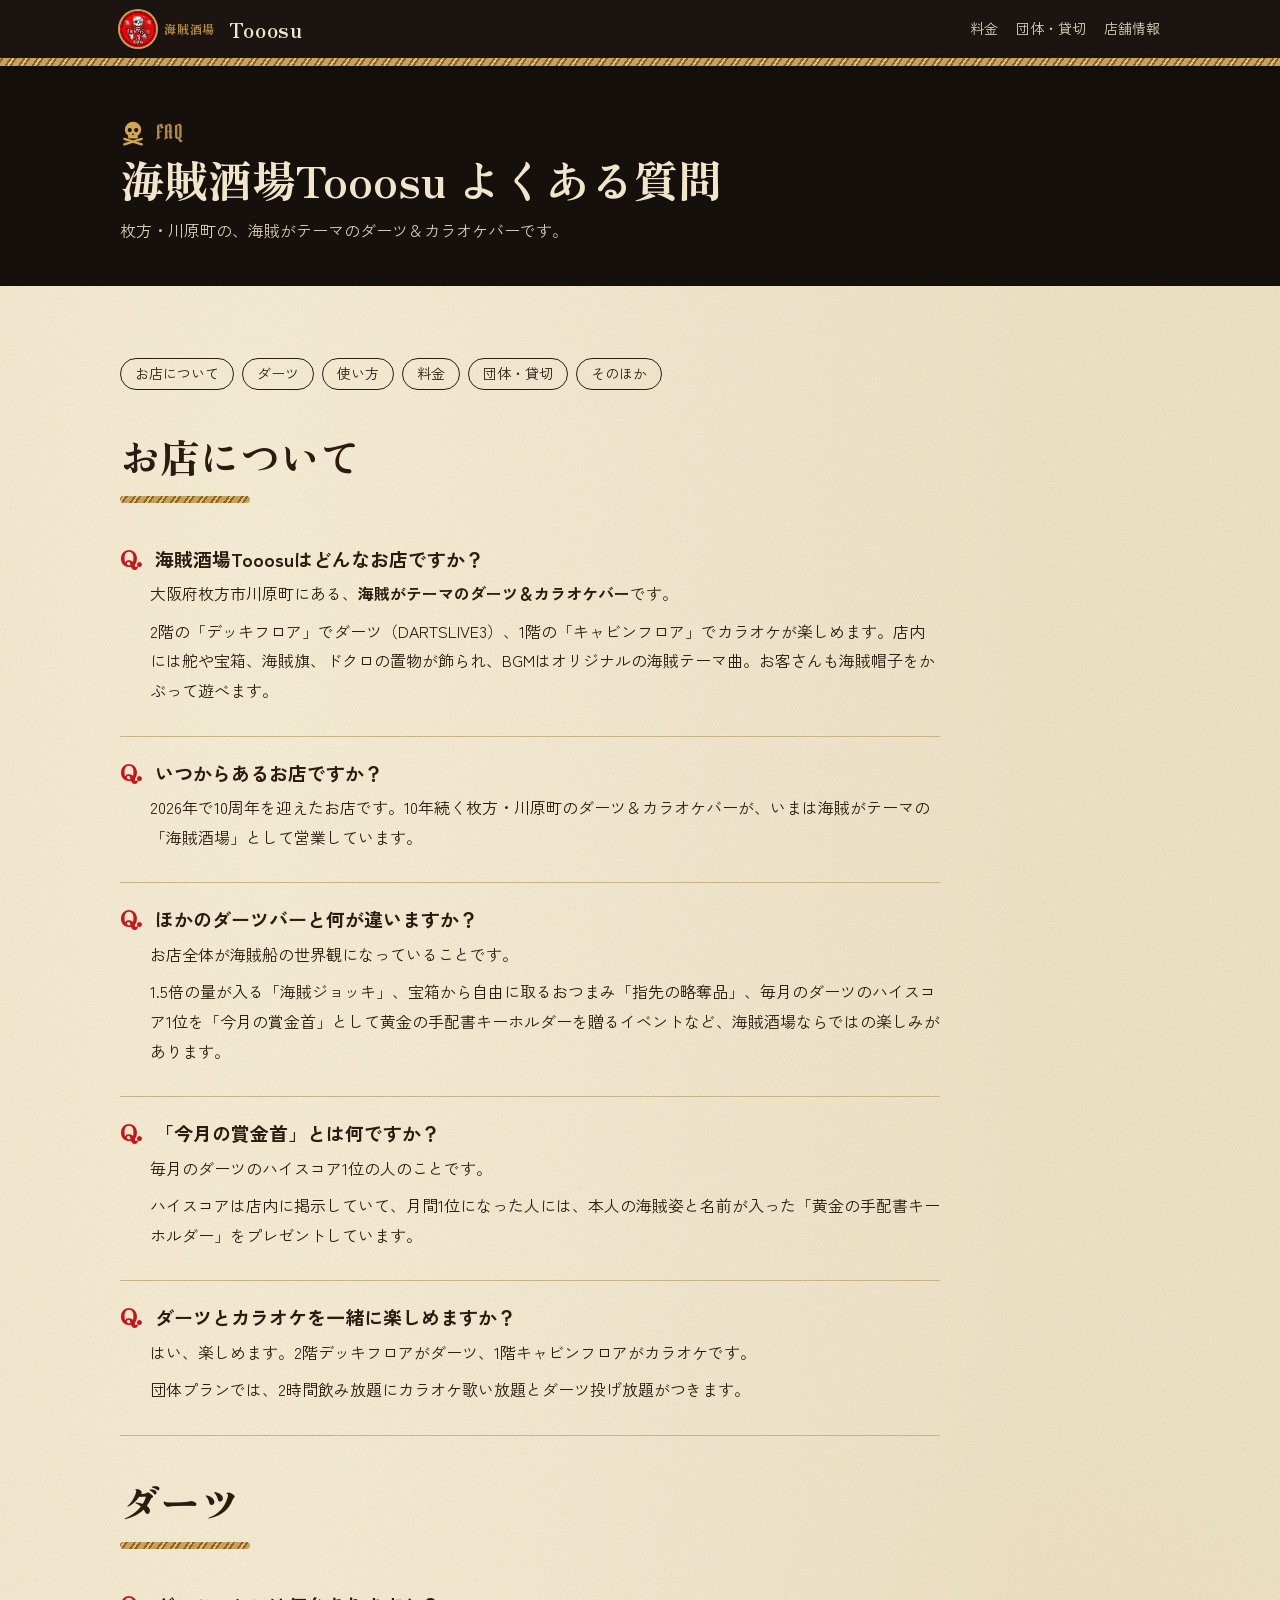
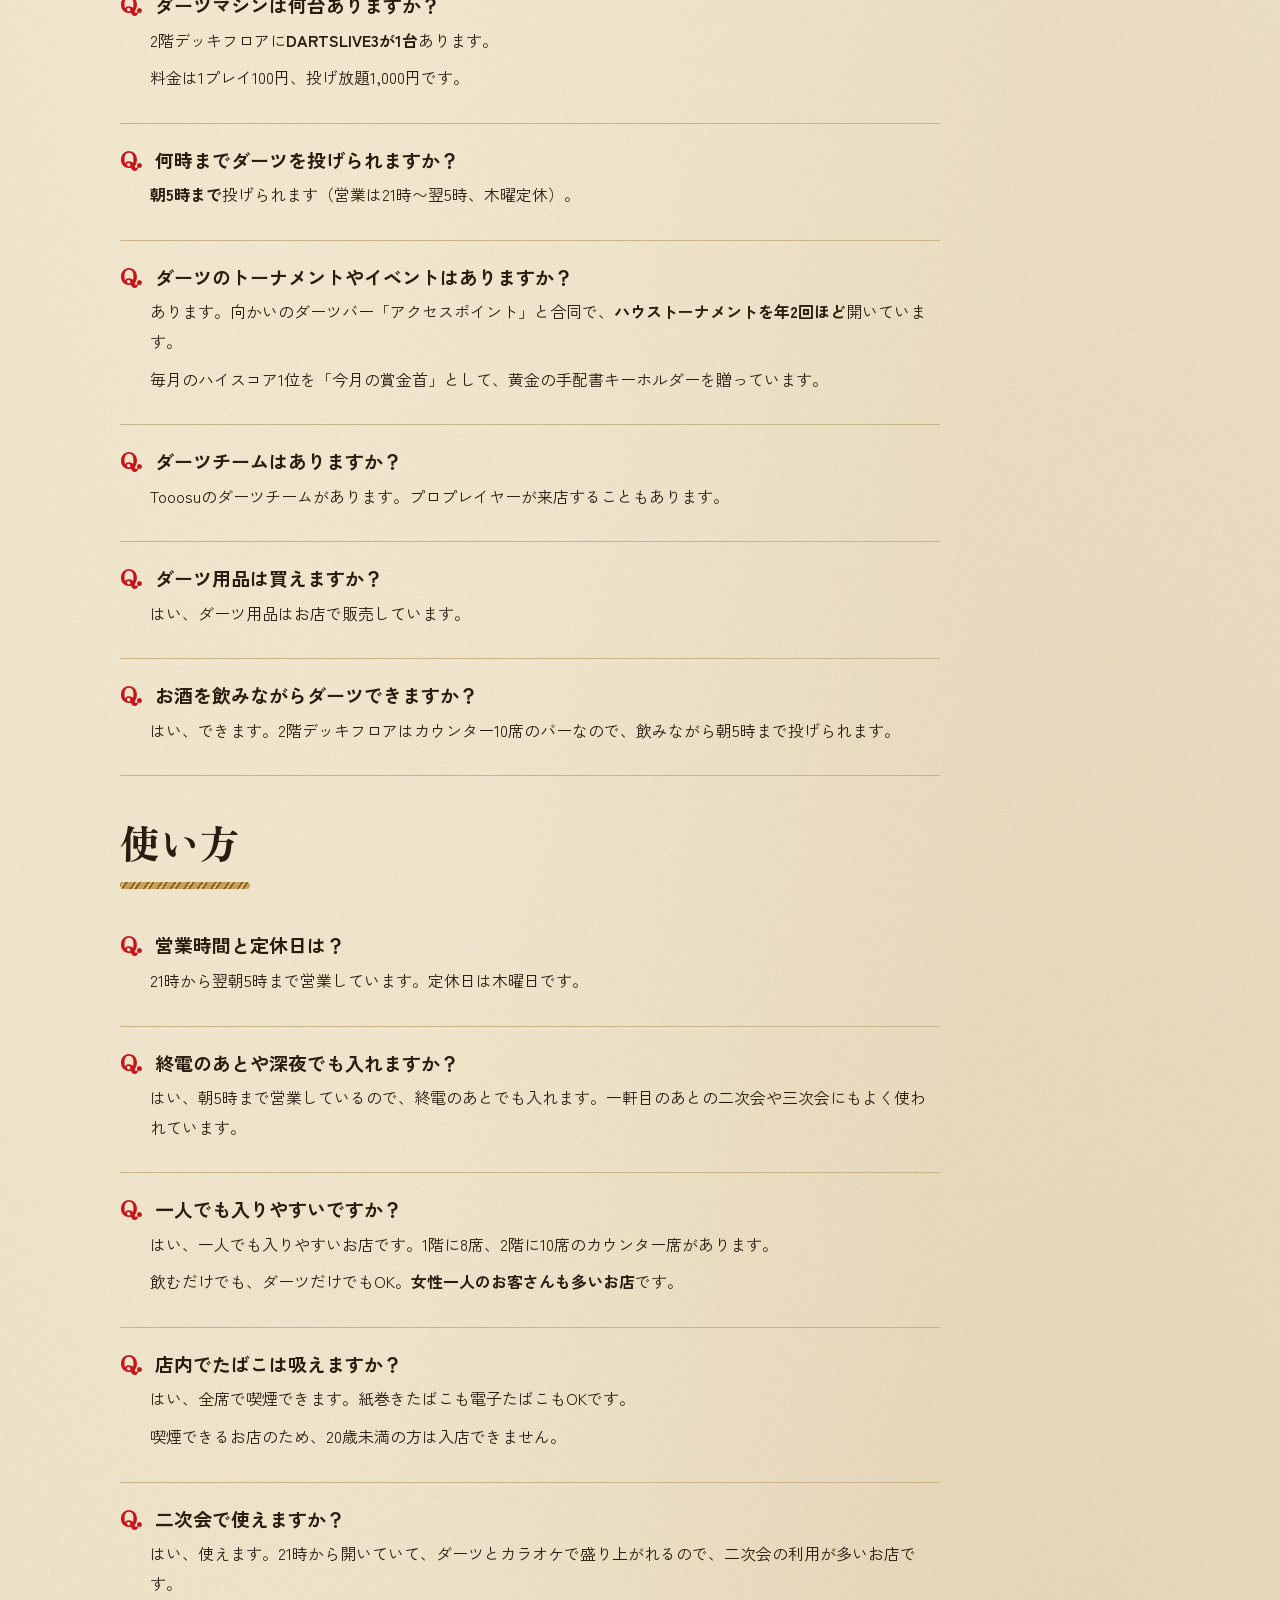
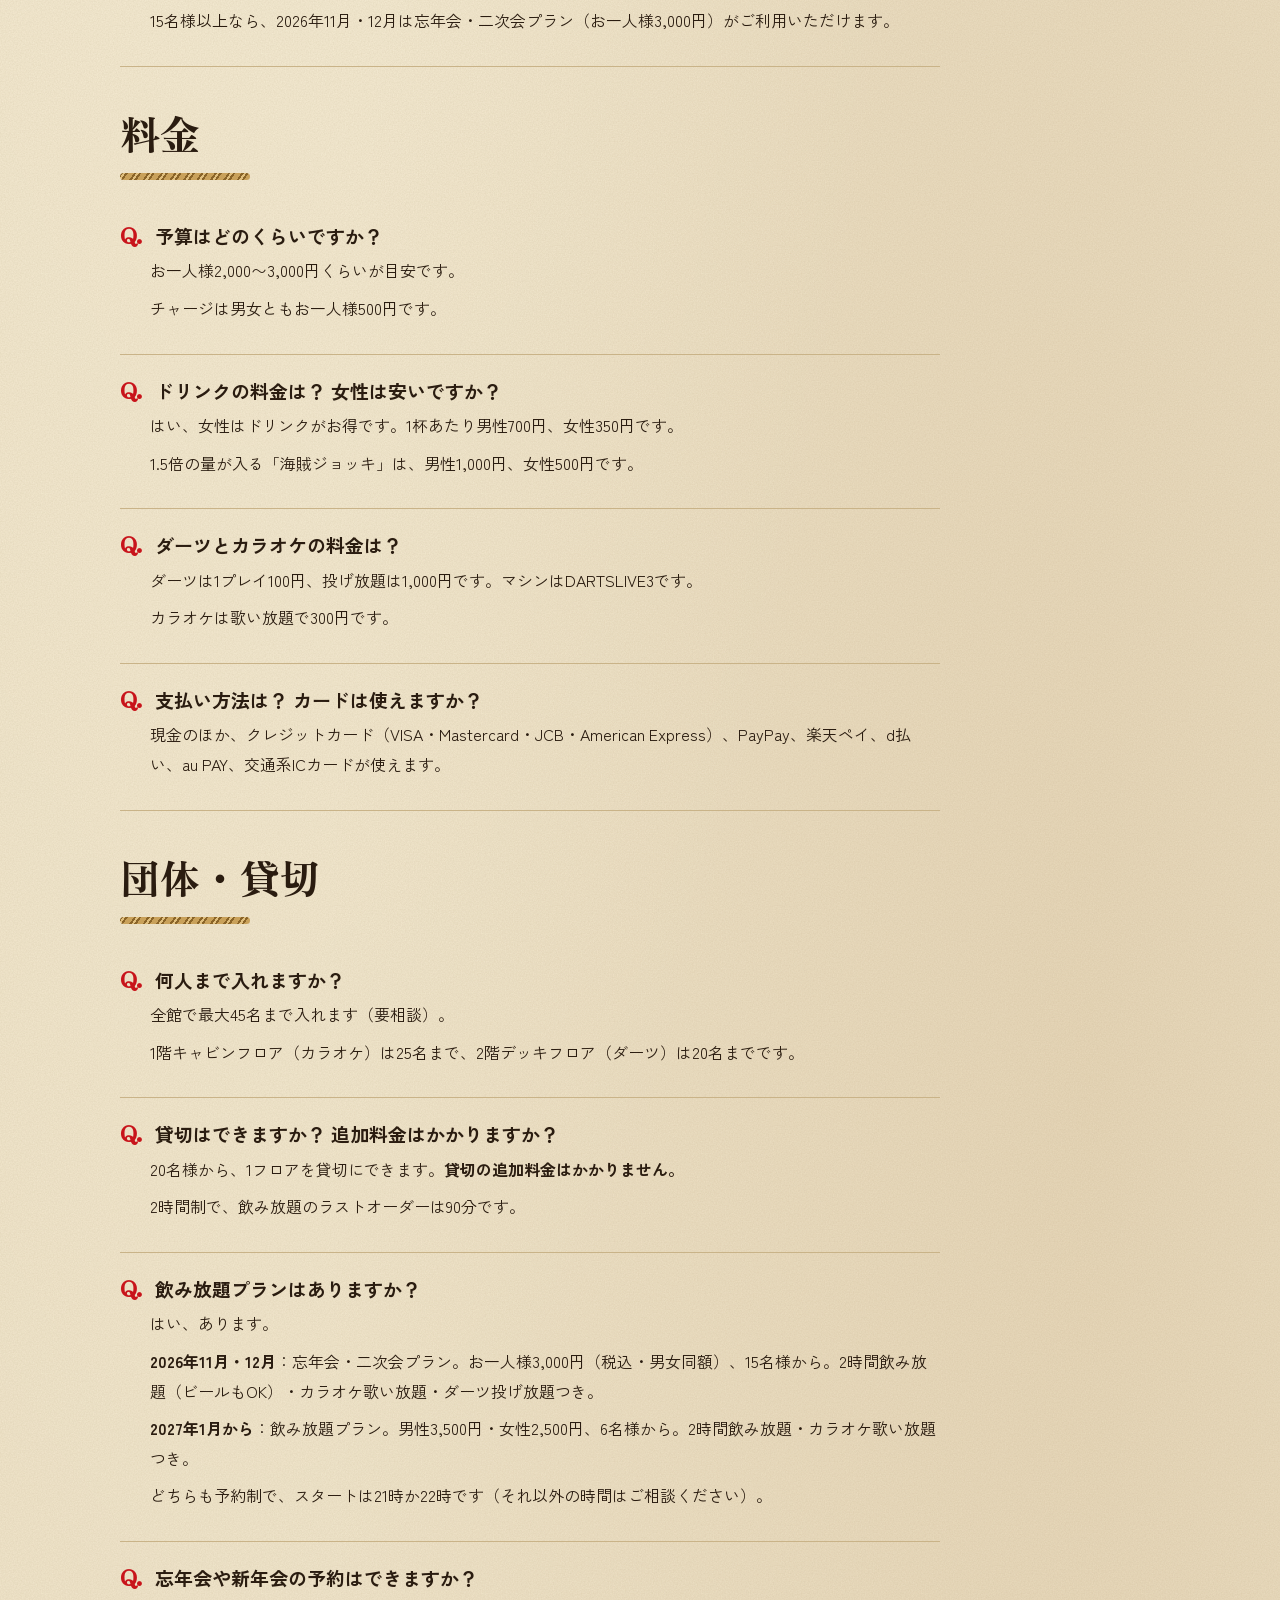
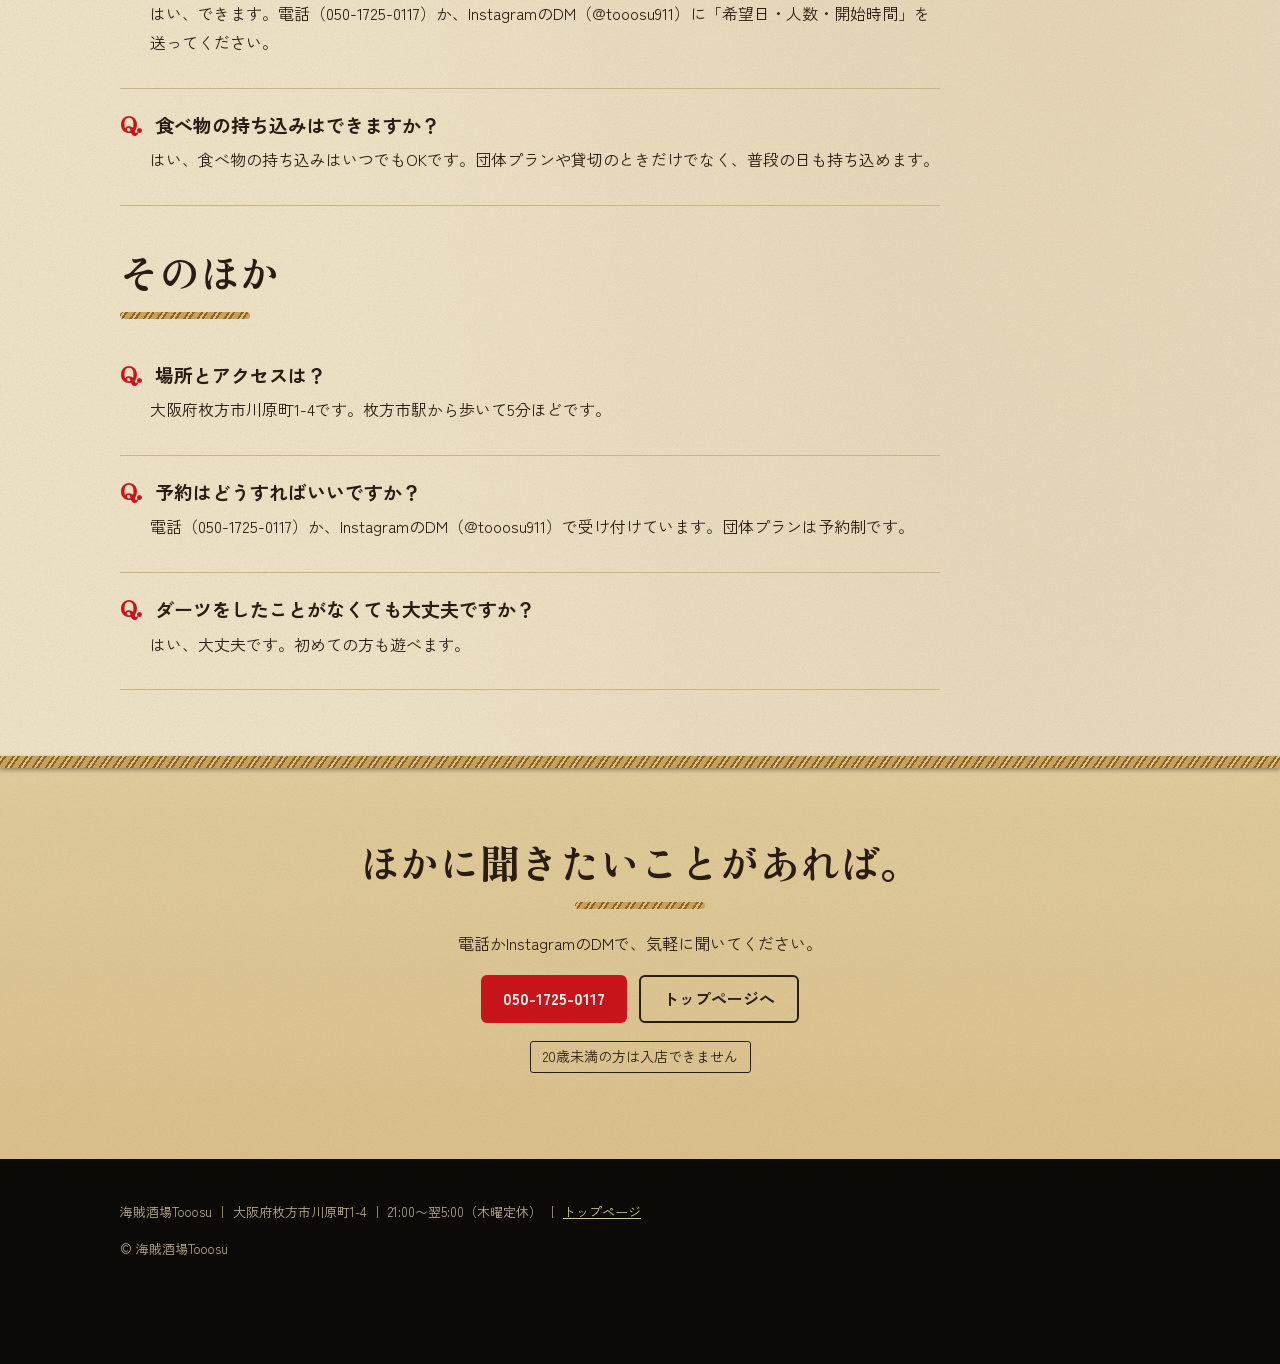
==== faq/index.html @ 188d794b "料金を更新(女性ドリンク350円・チャージ500円・カラオケ歌い放題300円)、オーナー提供の写真を追加 Co-Authored-By: Claude Opus 5.5 <noreply@anthro" ====
<!doctype html>
<html lang="ja">
<head>
<meta charset="utf-8">
<meta name="viewport" content="width=device-width, initial-scale=1">
<!-- 確認用の公開中は検索に出さない。クライアントOK後に次の1行を消して本番公開する -->
<meta name="robots" content="noindex, nofollow">
<title>よくある質問｜海賊酒場Tooosu（枚方のダーツ＆カラオケバー）</title>
<meta name="description" content="枚方・川原町の海賊がテーマのダーツ＆カラオケバー「海賊酒場Tooosu」のよくある質問。ダーツ（台数・トーナメント・ダーツ用品）、営業時間、喫煙、一人での利用、料金（チャージ・ドリンク・カラオケ）、団体予約・貸切、支払い方法などにお答えします。">
<link rel="canonical" href="https://tooosu.github.io/faq/">
<meta property="og:type" content="article">
<meta property="og:title" content="よくある質問｜海賊酒場Tooosu">
<meta property="og:url" content="https://tooosu.github.io/faq/">
<meta property="og:image" content="https://tooosu.github.io/assets/img/deck.jpg">
<link rel="preconnect" href="https://fonts.googleapis.com">
<link rel="preconnect" href="https://fonts.gstatic.com" crossorigin>
<link href="https://fonts.googleapis.com/css2?family=Pirata+One&family=Zen+Antique&family=Zen+Kaku+Gothic+New:wght@400;700&display=swap" rel="stylesheet">
<link rel="icon" type="image/png" href="../assets/img/favicon.png">
<link rel="apple-touch-icon" href="../assets/img/apple-touch-icon.png">
<link rel="stylesheet" href="../assets/style.css">
<link rel="stylesheet" href="../assets/pirate.css">
</head>
<body>

<header class="site-header">
  <div class="wrap">
    <a class="logo" href="../"><img class="logo-mark" src="../assets/img/logo.png" alt="" width="36" height="36"><small>海賊酒場</small>Tooosu</a>
    <nav class="nav">
      <a href="../#price" class="hide-sp">料金</a>
      <a href="../#party">団体・貸切</a>
      <a href="../#info">店舗情報</a>
    </nav>
  </div>
</header>

<main>
<div class="page-head">
  <div class="wrap">
    <p class="sec-label" style="color:var(--brass)">FAQ</p>
    <h1>海賊酒場Tooosu よくある質問</h1>
    <p>枚方・川原町の、海賊がテーマのダーツ＆カラオケバーです。</p>
  </div>
</div>

<section>
  <div class="wrap">
    <ul class="faq-nav">
      <li><a href="#shop">お店について</a></li>
      <li><a href="#darts">ダーツ</a></li>
      <li><a href="#use">使い方</a></li>
      <li><a href="#price">料金</a></li>
      <li><a href="#group">団体・貸切</a></li>
      <li><a href="#other">そのほか</a></li>
    </ul>

    <div class="faq-list" id="faq">

      <h2 id="shop">お店について</h2>

      <div class="faq-item">
        <h3>海賊酒場Tooosuはどんなお店ですか？</h3>
        <div class="a">
          <p>大阪府枚方市川原町にある、<strong>海賊がテーマのダーツ＆カラオケバー</strong>です。</p>
          <p>2階の「デッキフロア」でダーツ（DARTSLIVE3）、1階の「キャビンフロア」でカラオケが楽しめます。店内には舵や宝箱、海賊旗、ドクロの置物が飾られ、BGMはオリジナルの海賊テーマ曲。お客さんも海賊帽子をかぶって遊べます。</p>
        </div>
      </div>

      <div class="faq-item">
        <h3>いつからあるお店ですか？</h3>
        <div class="a">
          <p>2026年で10周年を迎えたお店です。10年続く枚方・川原町のダーツ＆カラオケバーが、いまは海賊がテーマの「海賊酒場」として営業しています。</p>
        </div>
      </div>

      <div class="faq-item">
        <h3>ほかのダーツバーと何が違いますか？</h3>
        <div class="a">
          <p>お店全体が海賊船の世界観になっていることです。</p>
          <p>1.5倍の量が入る「海賊ジョッキ」、宝箱から自由に取るおつまみ「指先の略奪品」、毎月のダーツのハイスコア1位を「今月の賞金首」として黄金の手配書キーホルダーを贈るイベントなど、海賊酒場ならではの楽しみがあります。</p>
        </div>
      </div>

      <div class="faq-item">
        <h3>「今月の賞金首」とは何ですか？</h3>
        <div class="a">
          <p>毎月のダーツのハイスコア1位の人のことです。</p>
          <p>ハイスコアは店内に掲示していて、月間1位になった人には、本人の海賊姿と名前が入った「黄金の手配書キーホルダー」をプレゼントしています。</p>
        </div>
      </div>

      <div class="faq-item">
        <h3>ダーツとカラオケを一緒に楽しめますか？</h3>
        <div class="a">
          <p>はい、楽しめます。2階デッキフロアがダーツ、1階キャビンフロアがカラオケです。</p>
          <p>団体プランでは、2時間飲み放題にカラオケ歌い放題とダーツ投げ放題がつきます。</p>
        </div>
      </div>

      <h2 id="darts">ダーツ</h2>

      <div class="faq-item">
        <h3>ダーツマシンは何台ありますか？</h3>
        <div class="a">
          <p>2階デッキフロアに<strong>DARTSLIVE3が1台</strong>あります。</p>
          <p>料金は1プレイ100円、投げ放題1,000円です。</p>
        </div>
      </div>

      <div class="faq-item">
        <h3>何時までダーツを投げられますか？</h3>
        <div class="a">
          <p><strong>朝5時まで</strong>投げられます（営業は21時〜翌5時、木曜定休）。</p>
        </div>
      </div>

      <div class="faq-item">
        <h3>ダーツのトーナメントやイベントはありますか？</h3>
        <div class="a">
          <p>あります。向かいのダーツバー「アクセスポイント」と合同で、<strong>ハウストーナメントを年2回ほど</strong>開いています。</p>
          <p>毎月のハイスコア1位を「今月の賞金首」として、黄金の手配書キーホルダーを贈っています。</p>
        </div>
      </div>

      <div class="faq-item">
        <h3>ダーツチームはありますか？</h3>
        <div class="a">
          <p>Tooosuのダーツチームがあります。プロプレイヤーが来店することもあります。</p>
        </div>
      </div>

      <div class="faq-item">
        <h3>ダーツ用品は買えますか？</h3>
        <div class="a">
          <p>はい、ダーツ用品はお店で販売しています。</p>
        </div>
      </div>

      <div class="faq-item">
        <h3>お酒を飲みながらダーツできますか？</h3>
        <div class="a">
          <p>はい、できます。2階デッキフロアはカウンター10席のバーなので、飲みながら朝5時まで投げられます。</p>
        </div>
      </div>

      <h2 id="use">使い方</h2>

      <div class="faq-item">
        <h3>営業時間と定休日は？</h3>
        <div class="a">
          <p>21時から翌朝5時まで営業しています。定休日は木曜日です。</p>
        </div>
      </div>

      <div class="faq-item">
        <h3>終電のあとや深夜でも入れますか？</h3>
        <div class="a">
          <p>はい、朝5時まで営業しているので、終電のあとでも入れます。一軒目のあとの二次会や三次会にもよく使われています。</p>
        </div>
      </div>

      <div class="faq-item">
        <h3>一人でも入りやすいですか？</h3>
        <div class="a">
          <p>はい、一人でも入りやすいお店です。1階に8席、2階に10席のカウンター席があります。</p>
          <p>飲むだけでも、ダーツだけでもOK。<strong>女性一人のお客さんも多いお店</strong>です。</p>
        </div>
      </div>

      <div class="faq-item">
        <h3>店内でたばこは吸えますか？</h3>
        <div class="a">
          <p>はい、全席で喫煙できます。紙巻きたばこも電子たばこもOKです。</p>
          <p>喫煙できるお店のため、20歳未満の方は入店できません。</p>
        </div>
      </div>

      <div class="faq-item">
        <h3>二次会で使えますか？</h3>
        <div class="a">
          <p>はい、使えます。21時から開いていて、ダーツとカラオケで盛り上がれるので、二次会の利用が多いお店です。</p>
          <p>15名様以上なら、2026年11月・12月は忘年会・二次会プラン（お一人様3,000円）がご利用いただけます。</p>
        </div>
      </div>

      <h2 id="price">料金</h2>

      <div class="faq-item">
        <h3>予算はどのくらいですか？</h3>
        <div class="a">
          <p>お一人様2,000〜3,000円くらいが目安です。</p>
          <p>チャージは男女ともお一人様500円です。</p>
        </div>
      </div>

      <div class="faq-item">
        <h3>ドリンクの料金は？ 女性は安いですか？</h3>
        <div class="a">
          <p>はい、女性はドリンクがお得です。1杯あたり男性700円、女性350円です。</p>
          <p>1.5倍の量が入る「海賊ジョッキ」は、男性1,000円、女性500円です。</p>
        </div>
      </div>

      <div class="faq-item">
        <h3>ダーツとカラオケの料金は？</h3>
        <div class="a">
          <p>ダーツは1プレイ100円、投げ放題は1,000円です。マシンはDARTSLIVE3です。</p>
          <p>カラオケは歌い放題で300円です。</p>
        </div>
      </div>

      <div class="faq-item">
        <h3>支払い方法は？ カードは使えますか？</h3>
        <div class="a">
          <p>現金のほか、クレジットカード（VISA・Mastercard・JCB・American Express）、PayPay、楽天ペイ、d払い、au PAY、交通系ICカードが使えます。</p>
        </div>
      </div>

      <h2 id="group">団体・貸切</h2>

      <div class="faq-item">
        <h3>何人まで入れますか？</h3>
        <div class="a">
          <p>全館で最大45名まで入れます（要相談）。</p>
          <p>1階キャビンフロア（カラオケ）は25名まで、2階デッキフロア（ダーツ）は20名までです。</p>
        </div>
      </div>

      <div class="faq-item">
        <h3>貸切はできますか？ 追加料金はかかりますか？</h3>
        <div class="a">
          <p>20名様から、1フロアを貸切にできます。<strong>貸切の追加料金はかかりません。</strong></p>
          <p>2時間制で、飲み放題のラストオーダーは90分です。</p>
        </div>
      </div>

      <div class="faq-item">
        <h3>飲み放題プランはありますか？</h3>
        <div class="a">
          <p>はい、あります。</p>
          <p><strong>2026年11月・12月</strong>：忘年会・二次会プラン。お一人様3,000円（税込・男女同額）、15名様から。2時間飲み放題（ビールもOK）・カラオケ歌い放題・ダーツ投げ放題つき。</p>
          <p><strong>2027年1月から</strong>：飲み放題プラン。男性3,500円・女性2,500円、6名様から。2時間飲み放題・カラオケ歌い放題つき。</p>
          <p>どちらも予約制で、スタートは21時か22時です（それ以外の時間はご相談ください）。</p>
        </div>
      </div>

      <div class="faq-item">
        <h3>忘年会や新年会の予約はできますか？</h3>
        <div class="a">
          <p>はい、できます。電話（050-1725-0117）か、InstagramのDM（@tooosu911）に「希望日・人数・開始時間」を送ってください。</p>
        </div>
      </div>

      <div class="faq-item">
        <h3>食べ物の持ち込みはできますか？</h3>
        <div class="a">
          <p>はい、食べ物の持ち込みはいつでもOKです。団体プランや貸切のときだけでなく、普段の日も持ち込めます。</p>
        </div>
      </div>

      <h2 id="other">そのほか</h2>

      <div class="faq-item">
        <h3>場所とアクセスは？</h3>
        <div class="a">
          <p>大阪府枚方市川原町1-4です。枚方市駅から歩いて5分ほどです。</p>
        </div>
      </div>

      <div class="faq-item">
        <h3>予約はどうすればいいですか？</h3>
        <div class="a">
          <p>電話（050-1725-0117）か、InstagramのDM（@tooosu911）で受け付けています。団体プランは予約制です。</p>
        </div>
      </div>

      <div class="faq-item">
        <h3>ダーツをしたことがなくても大丈夫ですか？</h3>
        <div class="a">
          <p>はい、大丈夫です。初めての方も遊べます。</p>
        </div>
      </div>

    </div>
  </div>
</section>

<section class="paper2 cta">
  <div class="wrap">
    <h2>ほかに聞きたいことがあれば。</h2>
    <p>電話かInstagramのDMで、気軽に聞いてください。</p>
    <div class="btns">
      <a class="btn btn-red" href="tel:05017250117">050-1725-0117</a>
      <a class="btn btn-ink" href="../">トップページへ</a>
    </div>
    <p class="age">20歳未満の方は入店できません</p>
  </div>
</section>
</main>

<footer class="site-footer">
  <div class="wrap">
    <p>海賊酒場Tooosu ｜ 大阪府枚方市川原町1-4 ｜ 21:00〜翌5:00（木曜定休） ｜ <a href="../">トップページ</a></p>
    <p>&copy; 海賊酒場Tooosu</p>
  </div>
</footer>

<nav class="callbar" aria-label="予約">
  <a href="https://www.instagram.com/tooosu911/" target="_blank" rel="noopener">DMで予約</a>
  <a href="tel:05017250117">電話する</a>
</nav>

<script type="application/ld+json" id="faq-ld">
{
 "@context": "https://schema.org",
 "@type": "FAQPage",
 "mainEntity": [
  {
   "@type": "Question",
   "name": "海賊酒場Tooosuはどんなお店ですか？",
   "acceptedAnswer": {
    "@type": "Answer",
    "text": "大阪府枚方市川原町にある、海賊がテーマのダーツ＆カラオケバーです。 2階の「デッキフロア」でダーツ（DARTSLIVE3）、1階の「キャビンフロア」でカラオケが楽しめます。店内には舵や宝箱、海賊旗、ドクロの置物が飾られ、BGMはオリジナルの海賊テーマ曲。お客さんも海賊帽子をかぶって遊べます。"
   }
  },
  {
   "@type": "Question",
   "name": "いつからあるお店ですか？",
   "acceptedAnswer": {
    "@type": "Answer",
    "text": "2026年で10周年を迎えたお店です。10年続く枚方・川原町のダーツ＆カラオケバーが、いまは海賊がテーマの「海賊酒場」として営業しています。"
   }
  },
  {
   "@type": "Question",
   "name": "ほかのダーツバーと何が違いますか？",
   "acceptedAnswer": {
    "@type": "Answer",
    "text": "お店全体が海賊船の世界観になっていることです。 1.5倍の量が入る「海賊ジョッキ」、宝箱から自由に取るおつまみ「指先の略奪品」、毎月のダーツのハイスコア1位を「今月の賞金首」として黄金の手配書キーホルダーを贈るイベントなど、海賊酒場ならではの楽しみがあります。"
   }
  },
  {
   "@type": "Question",
   "name": "「今月の賞金首」とは何ですか？",
   "acceptedAnswer": {
    "@type": "Answer",
    "text": "毎月のダーツのハイスコア1位の人のことです。 ハイスコアは店内に掲示していて、月間1位になった人には、本人の海賊姿と名前が入った「黄金の手配書キーホルダー」をプレゼントしています。"
   }
  },
  {
   "@type": "Question",
   "name": "ダーツとカラオケを一緒に楽しめますか？",
   "acceptedAnswer": {
    "@type": "Answer",
    "text": "はい、楽しめます。2階デッキフロアがダーツ、1階キャビンフロアがカラオケです。 団体プランでは、2時間飲み放題にカラオケ歌い放題とダーツ投げ放題がつきます。"
   }
  },
  {
   "@type": "Question",
   "name": "ダーツマシンは何台ありますか？",
   "acceptedAnswer": {
    "@type": "Answer",
    "text": "2階デッキフロアにDARTSLIVE3が1台あります。 料金は1プレイ100円、投げ放題1,000円です。"
   }
  },
  {
   "@type": "Question",
   "name": "何時までダーツを投げられますか？",
   "acceptedAnswer": {
    "@type": "Answer",
    "text": "朝5時まで投げられます（営業は21時〜翌5時、木曜定休）。"
   }
  },
  {
   "@type": "Question",
   "name": "ダーツのトーナメントやイベントはありますか？",
   "acceptedAnswer": {
    "@type": "Answer",
    "text": "あります。向かいのダーツバー「アクセスポイント」と合同で、ハウストーナメントを年2回ほど開いています。 毎月のハイスコア1位を「今月の賞金首」として、黄金の手配書キーホルダーを贈っています。"
   }
  },
  {
   "@type": "Question",
   "name": "ダーツチームはありますか？",
   "acceptedAnswer": {
    "@type": "Answer",
    "text": "Tooosuのダーツチームがあります。プロプレイヤーが来店することもあります。"
   }
  },
  {
   "@type": "Question",
   "name": "ダーツ用品は買えますか？",
   "acceptedAnswer": {
    "@type": "Answer",
    "text": "はい、ダーツ用品はお店で販売しています。"
   }
  },
  {
   "@type": "Question",
   "name": "お酒を飲みながらダーツできますか？",
   "acceptedAnswer": {
    "@type": "Answer",
    "text": "はい、できます。2階デッキフロアはカウンター10席のバーなので、飲みながら朝5時まで投げられます。"
   }
  },
  {
   "@type": "Question",
   "name": "営業時間と定休日は？",
   "acceptedAnswer": {
    "@type": "Answer",
    "text": "21時から翌朝5時まで営業しています。定休日は木曜日です。"
   }
  },
  {
   "@type": "Question",
   "name": "終電のあとや深夜でも入れますか？",
   "acceptedAnswer": {
    "@type": "Answer",
    "text": "はい、朝5時まで営業しているので、終電のあとでも入れます。一軒目のあとの二次会や三次会にもよく使われています。"
   }
  },
  {
   "@type": "Question",
   "name": "一人でも入りやすいですか？",
   "acceptedAnswer": {
    "@type": "Answer",
    "text": "はい、一人でも入りやすいお店です。1階に8席、2階に10席のカウンター席があります。 飲むだけでも、ダーツだけでもOK。女性一人のお客さんも多いお店です。"
   }
  },
  {
   "@type": "Question",
   "name": "店内でたばこは吸えますか？",
   "acceptedAnswer": {
    "@type": "Answer",
    "text": "はい、全席で喫煙できます。紙巻きたばこも電子たばこもOKです。 喫煙できるお店のため、20歳未満の方は入店できません。"
   }
  },
  {
   "@type": "Question",
   "name": "二次会で使えますか？",
   "acceptedAnswer": {
    "@type": "Answer",
    "text": "はい、使えます。21時から開いていて、ダーツとカラオケで盛り上がれるので、二次会の利用が多いお店です。 15名様以上なら、2026年11月・12月は忘年会・二次会プラン（お一人様3,000円）がご利用いただけます。"
   }
  },
  {
   "@type": "Question",
   "name": "予算はどのくらいですか？",
   "acceptedAnswer": {
    "@type": "Answer",
    "text": "お一人様2,000〜3,000円くらいが目安です。 チャージは男女ともお一人様500円です。"
   }
  },
  {
   "@type": "Question",
   "name": "ドリンクの料金は？ 女性は安いですか？",
   "acceptedAnswer": {
    "@type": "Answer",
    "text": "はい、女性はドリンクがお得です。1杯あたり男性700円、女性350円です。 1.5倍の量が入る「海賊ジョッキ」は、男性1,000円、女性500円です。"
   }
  },
  {
   "@type": "Question",
   "name": "ダーツとカラオケの料金は？",
   "acceptedAnswer": {
    "@type": "Answer",
    "text": "ダーツは1プレイ100円、投げ放題は1,000円です。マシンはDARTSLIVE3です。 カラオケは歌い放題で300円です。"
   }
  },
  {
   "@type": "Question",
   "name": "支払い方法は？ カードは使えますか？",
   "acceptedAnswer": {
    "@type": "Answer",
    "text": "現金のほか、クレジットカード（VISA・Mastercard・JCB・American Express）、PayPay、楽天ペイ、d払い、au PAY、交通系ICカードが使えます。"
   }
  },
  {
   "@type": "Question",
   "name": "何人まで入れますか？",
   "acceptedAnswer": {
    "@type": "Answer",
    "text": "全館で最大45名まで入れます（要相談）。 1階キャビンフロア（カラオケ）は25名まで、2階デッキフロア（ダーツ）は20名までです。"
   }
  },
  {
   "@type": "Question",
   "name": "貸切はできますか？ 追加料金はかかりますか？",
   "acceptedAnswer": {
    "@type": "Answer",
    "text": "20名様から、1フロアを貸切にできます。貸切の追加料金はかかりません。 2時間制で、飲み放題のラストオーダーは90分です。"
   }
  },
  {
   "@type": "Question",
   "name": "飲み放題プランはありますか？",
   "acceptedAnswer": {
    "@type": "Answer",
    "text": "はい、あります。 2026年11月・12月：忘年会・二次会プラン。お一人様3,000円（税込・男女同額）、15名様から。2時間飲み放題（ビールもOK）・カラオケ歌い放題・ダーツ投げ放題つき。 2027年1月から：飲み放題プラン。男性3,500円・女性2,500円、6名様から。2時間飲み放題・カラオケ歌い放題つき。 どちらも予約制で、スタートは21時か22時です（それ以外の時間はご相談ください）。"
   }
  },
  {
   "@type": "Question",
   "name": "忘年会や新年会の予約はできますか？",
   "acceptedAnswer": {
    "@type": "Answer",
    "text": "はい、できます。電話（050-1725-0117）か、InstagramのDM（@tooosu911）に「希望日・人数・開始時間」を送ってください。"
   }
  },
  {
   "@type": "Question",
   "name": "食べ物の持ち込みはできますか？",
   "acceptedAnswer": {
    "@type": "Answer",
    "text": "はい、食べ物の持ち込みはいつでもOKです。団体プランや貸切のときだけでなく、普段の日も持ち込めます。"
   }
  },
  {
   "@type": "Question",
   "name": "場所とアクセスは？",
   "acceptedAnswer": {
    "@type": "Answer",
    "text": "大阪府枚方市川原町1-4です。枚方市駅から歩いて5分ほどです。"
   }
  },
  {
   "@type": "Question",
   "name": "予約はどうすればいいですか？",
   "acceptedAnswer": {
    "@type": "Answer",
    "text": "電話（050-1725-0117）か、InstagramのDM（@tooosu911）で受け付けています。団体プランは予約制です。"
   }
  },
  {
   "@type": "Question",
   "name": "ダーツをしたことがなくても大丈夫ですか？",
   "acceptedAnswer": {
    "@type": "Answer",
    "text": "はい、大丈夫です。初めての方も遊べます。"
   }
  }
 ]
}
</script>
</body>
</html>
---- assets/style.css ----
:root {
  --paper: #f1e6cc;
  --paper-2: #e7d6b0;
  --ink: #2a1c10;
  --ink-soft: #5a4630;
  --sea: #16100c;
  --sea-2: #2a1d14;
  --red: #c8141b;
  --brass: #b4893a;
  --line: #c9b388;
  --white: #fffaf0;
  --radius: 6px;
  --max: 1080px;
}

* { box-sizing: border-box; }
html { scroll-behavior: smooth; }
body {
  margin: 0;
  background: var(--paper);
  color: var(--ink);
  font-family: "Zen Kaku Gothic New", "Hiragino Sans", "Yu Gothic", sans-serif;
  font-size: 16px;
  line-height: 1.85;
  -webkit-font-smoothing: antialiased;
}
img { max-width: 100%; height: auto; display: block; }
a { color: var(--red); }

.wrap { max-width: var(--max); margin: 0 auto; padding: 0 20px; }

/* ---------- header ---------- */
.site-header {
  position: sticky; top: 0; z-index: 10;
  background: rgba(18, 12, 9, .96);
  color: var(--paper);
  border-bottom: 2px solid var(--brass);
}
.site-header .wrap {
  display: flex; align-items: center; justify-content: space-between;
  gap: 12px; height: 58px;
}
.logo {
  font-family: "Zen Antique", serif;
  color: var(--paper); text-decoration: none;
  font-size: 20px; letter-spacing: .04em; white-space: nowrap;
}
.logo { display: inline-flex; align-items: center; gap: 8px; }
.logo-mark { width: 36px; height: 36px; }
.hero-logo { width: clamp(110px, 18vw, 170px); height: auto; margin: 0 0 14px; filter: drop-shadow(0 6px 16px rgba(0,0,0,.45)); }
.footer-10th { width: 110px; margin: 0 0 14px; opacity: .9; }
.logo small { font-size: 12px; color: var(--brass); margin-right: 6px; }
.nav { display: flex; gap: 18px; font-size: 14px; }
.nav a { color: var(--paper); text-decoration: none; opacity: .9; white-space: nowrap; }
section[id] { scroll-margin-top: 58px; }
.nav a:hover { color: var(--brass); }
@media (max-width: 720px) { .nav .hide-sp { display: none; } .nav { gap: 14px; font-size: 13px; } .logo { font-size: 18px; } }

/* ---------- hero ---------- */
.hero {
  position: relative; color: var(--white);
  min-height: 78vh; display: flex; align-items: flex-end;
  background: var(--sea) url("img/deck.jpg") center / cover no-repeat;
}
.hero::before {
  content: ""; position: absolute; inset: 0;
  background:
    linear-gradient(90deg, rgba(14,9,6,.75) 0%, rgba(14,9,6,.25) 65%, rgba(14,9,6,0) 100%),
    linear-gradient(180deg, rgba(14,9,6,.2) 0%, rgba(14,9,6,.5) 45%, rgba(14,9,6,.9) 100%);
}
.hero .wrap { position: relative; padding-top: 80px; padding-bottom: 56px; width: 100%; }
.hero .area { font-size: 14px; letter-spacing: .15em; color: var(--brass); margin: 0 0 6px; }
.hero h1 {
  font-family: "Zen Antique", serif; font-weight: 400;
  font-size: clamp(40px, 8vw, 76px); line-height: 1.15; margin: 0 0 14px;
}
.hero .lead { font-size: clamp(16px, 2.2vw, 20px); margin: 0 0 22px; max-width: 34em; }
.hero .facts { display: flex; flex-wrap: wrap; gap: 8px 10px; margin: 0 0 26px; padding: 0; list-style: none; }
.hero .facts li {
  border: 1px solid rgba(241,230,204,.55); border-radius: 999px;
  padding: 2px 14px; font-size: 14px; background: rgba(18,12,9,.5);
}

.btns { display: flex; flex-wrap: wrap; gap: 12px; }
.btn {
  display: inline-flex; align-items: center; justify-content: center; gap: 8px;
  min-height: 48px; padding: 0 22px; border-radius: var(--radius);
  font-weight: 700; text-decoration: none; font-size: 16px;
}
.btn-red { background: var(--red); color: var(--white); }
.btn-red:hover { background: #9e0f15; }
.btn-line { border: 2px solid var(--paper); color: var(--paper); }
.btn-line:hover { background: rgba(241,230,204,.12); }
.btn-ink { border: 2px solid var(--ink); color: var(--ink); }

/* ---------- sections ---------- */
section { padding: 72px 0; }
.sec-label {
  font-family: "Pirata One", "Zen Antique", serif;
  color: var(--red); font-size: 20px; letter-spacing: .06em; margin: 0;
}
h2 {
  font-family: "Zen Antique", serif; font-weight: 400;
  font-size: clamp(28px, 4.4vw, 40px); line-height: 1.3; margin: 2px 0 20px;
}
h3 { font-size: 20px; margin: 0 0 6px; line-height: 1.5; }
.sec-intro { max-width: 40em; margin: 0 0 32px; color: var(--ink-soft); }
.dark { background: var(--sea); color: var(--paper); }
.dark .sec-label { color: var(--brass); }
.dark .sec-intro { color: #d9ccb4; }
.paper2 { background: var(--paper-2); }

/* about */
.about-text { font-size: 18px; max-width: 36em; }
.about-text strong { background: linear-gradient(transparent 62%, rgba(180,137,58,.35) 62%); }

.about-grid { display: grid; grid-template-columns: 1.1fr 1fr; gap: 36px; align-items: center; }
.about-img { border-radius: var(--radius); box-shadow: 0 10px 24px rgba(42,28,16,.25); aspect-ratio: 4 / 3; object-fit: cover; width: 100%; }
@media (max-width: 860px) { .about-grid { grid-template-columns: 1fr; } }

.photo-cards { display: grid; grid-template-columns: 1fr 1fr; gap: 20px; margin: 0 0 20px; }
@media (max-width: 760px) { .photo-cards { grid-template-columns: 1fr; } }
.photo-card { margin: 0; background: var(--white); border: 1px solid var(--line); border-radius: var(--radius); overflow: hidden; }
.photo-card img { aspect-ratio: 4 / 3; object-fit: cover; width: 100%; }
.photo-card figcaption { padding: 14px 18px 16px; font-size: 15px; color: var(--ink-soft); }
.price-inline { color: var(--red); font-weight: 700; }
.photo-card figcaption b { display: block; font-size: 19px; color: var(--ink); }

/* floors */
.floors { display: grid; grid-template-columns: 1fr 1fr; gap: 28px; }
@media (max-width: 760px) { .floors { grid-template-columns: 1fr; } }
.floor { background: var(--sea-2); border-radius: var(--radius); overflow: hidden; }
.floor img { aspect-ratio: 4 / 3; object-fit: cover; width: 100%; }
.floor .body { padding: 20px 22px 24px; }
.floor .tag { font-size: 13px; color: var(--brass); letter-spacing: .1em; margin: 0; }
.floor h3 { font-family: "Zen Antique", serif; font-weight: 400; font-size: 26px; color: var(--white); }
.floor ul { margin: 8px 0 0; padding-left: 1.2em; color: #e3d6be; }

/* features */
.features { display: grid; grid-template-columns: repeat(2, 1fr); gap: 20px; }
@media (max-width: 760px) { .features { grid-template-columns: 1fr; } }
.feature {
  background: var(--white); border: 1px solid var(--line); border-radius: var(--radius);
  padding: 22px 22px 20px; display: grid; grid-template-columns: 52px 1fr; gap: 14px;
}
.feature .icon {
  width: 52px; height: 52px; border-radius: 50%;
  background: var(--sea); color: var(--brass);
  display: grid; place-items: center;
}
.feature p { margin: 0; color: var(--ink-soft); font-size: 15px; }
.feature .price { color: var(--red); font-weight: 700; }



/* price */
.price-grid { display: grid; grid-template-columns: repeat(3, 1fr); gap: 20px; }
@media (max-width: 860px) { .price-grid { grid-template-columns: 1fr; } }
.price-card { background: var(--white); border: 1px solid var(--line); border-radius: var(--radius); padding: 22px; }
.price-card h3 { border-bottom: 2px solid var(--ink); padding-bottom: 8px; margin-bottom: 12px; }
table.price { width: 100%; border-collapse: collapse; font-size: 15px; }
table.price th, table.price td { padding: 8px 0; border-bottom: 1px dashed var(--line); text-align: left; vertical-align: top; }
table.price td { text-align: right; white-space: nowrap; font-weight: 700; }
.note { font-size: 13px; color: var(--ink-soft); margin: 10px 0 0; }

/* party */
.plans { display: grid; grid-template-columns: 1.2fr 1fr; gap: 24px; margin-bottom: 28px; }
@media (max-width: 860px) { .plans { grid-template-columns: 1fr; } }
.plan { border: 2px solid var(--brass); border-radius: var(--radius); padding: 24px; background: rgba(255,250,240,.04); }
.plan .period { display: inline-block; background: var(--red); color: var(--white); font-size: 13px; padding: 2px 10px; border-radius: 3px; }
.plan .yen { font-family: "Zen Antique", serif; font-size: 44px; line-height: 1.2; color: var(--white); margin: 8px 0; }
.plan .yen small { font-size: 16px; }
.plan ul { margin: 0; padding-left: 1.2em; color: #e3d6be; }
.capacity { display: grid; grid-template-columns: repeat(3, 1fr); gap: 14px; margin-bottom: 28px; }
@media (max-width: 640px) { .capacity { grid-template-columns: 1fr; } }
.cap { border-top: 2px solid var(--brass); padding-top: 10px; }
.cap b { font-family: "Zen Antique", serif; font-size: 34px; font-weight: 400; color: var(--white); }
.cap span { display: block; font-size: 14px; color: #d9ccb4; }

/* info */
.info { display: grid; grid-template-columns: 1fr 1fr; gap: 32px; }
@media (max-width: 860px) { .info { grid-template-columns: 1fr; } }
dl.info-list { margin: 0; display: grid; grid-template-columns: 7.5em 1fr; }
dl.info-list dt, dl.info-list dd { padding: 11px 0; border-bottom: 1px solid var(--line); margin: 0; }
dl.info-list dt { font-weight: 700; }
.map { border: 1px solid var(--line); border-radius: var(--radius); overflow: hidden; min-height: 340px; }
.map iframe { width: 100%; height: 100%; min-height: 340px; border: 0; display: block; }

/* faq */
.faq-list { max-width: 820px; }
.faq-item { border-bottom: 1px solid var(--line); padding: 22px 0; }
.faq-item h3 { display: flex; gap: 12px; font-size: 19px; }
.faq-item h3::before { content: "Q"; font-family: "Pirata One", serif; color: var(--red); font-size: 26px; line-height: 1.1; }
.faq-item .a { padding-left: 30px; margin: 0; }
.faq-item .a p { margin: 0 0 8px; }
.faq-nav { display: flex; flex-wrap: wrap; gap: 8px; margin: 0 0 24px; padding: 0; list-style: none; }
.faq-nav a { display: inline-block; border: 1px solid var(--ink); border-radius: 999px; padding: 2px 14px; text-decoration: none; color: var(--ink); font-size: 14px; }
.page-head { background: var(--sea); color: var(--paper); padding: 56px 0 40px; }
.page-head h1 { font-family: "Zen Antique", serif; font-weight: 400; font-size: clamp(30px, 5vw, 44px); margin: 0 0 8px; line-height: 1.3; }
.page-head p { margin: 0; color: #d9ccb4; }

/* cta + footer */
.cta { text-align: center; }
.cta .btns { justify-content: center; }
.age { display: inline-block; margin-top: 18px; font-size: 14px; border: 1px solid currentColor; padding: 2px 12px; border-radius: 3px; }
.site-footer { background: #0d0907; color: #b9ab94; font-size: 13px; padding: 28px 0 90px; }
.site-footer a { color: #d9c9a3; }

/* sticky call bar on phones */
.callbar { display: none; }
@media (max-width: 720px) {
  .callbar {
    display: grid; grid-template-columns: 1fr 1fr; position: fixed; left: 0; right: 0; bottom: 0; z-index: 20;
    background: var(--sea); border-top: 2px solid var(--brass);
  }
  .callbar a { color: var(--paper); text-align: center; padding: 14px 0; font-weight: 700; text-decoration: none; font-size: 15px; }
  .callbar a + a { background: var(--red); }
}
---- assets/pirate.css ----
/* =========================================================
   海賊船の質感（紙・木・ロープ・リベット）
   style.css のあとに読み込む
   ========================================================= */
:root {
  --noise: url("data:image/svg+xml;utf8,<svg xmlns='http://www.w3.org/2000/svg' width='220' height='220'><filter id='n'><feTurbulence type='fractalNoise' baseFrequency='.75' numOctaves='3' stitchTiles='stitch'/><feColorMatrix values='0 0 0 0 .32  0 0 0 0 .22  0 0 0 0 .1  0 0 0 .16 0'/></filter><rect width='100%' height='100%' filter='url(%23n)'/></svg>");
  --rope: repeating-linear-gradient(-55deg, #c9a15a 0 5px, #8a6428 5px 7px, #e0bf7e 7px 9px, #8a6428 9px 11px);
  --skull: url("data:image/svg+xml;utf8,<svg xmlns='http://www.w3.org/2000/svg' viewBox='0 0 24 24'><path d='M4 17.5l16 5M20 17.5l-16 5' stroke='%23c8141b' stroke-width='2.2' stroke-linecap='round'/><path d='M12 1.5a7.5 7.5 0 0 0-7.5 7.5c0 2.6 1.3 4.3 3 5.3V17h9v-2.7c1.7-1 3-2.7 3-5.3A7.5 7.5 0 0 0 12 1.5z' fill='%23c8141b'/><circle cx='9' cy='9.3' r='1.9' fill='%23f1e6cc'/><circle cx='15' cy='9.3' r='1.9' fill='%23f1e6cc'/><path d='M12 12l-1.1 1.8h2.2z' fill='%23f1e6cc'/></svg>");
  --skull-brass: url("data:image/svg+xml;utf8,<svg xmlns='http://www.w3.org/2000/svg' viewBox='0 0 24 24'><path d='M4 17.5l16 5M20 17.5l-16 5' stroke='%23d1a650' stroke-width='2.2' stroke-linecap='round'/><path d='M12 1.5a7.5 7.5 0 0 0-7.5 7.5c0 2.6 1.3 4.3 3 5.3V17h9v-2.7c1.7-1 3-2.7 3-5.3A7.5 7.5 0 0 0 12 1.5z' fill='%23d1a650'/><circle cx='9' cy='9.3' r='1.9' fill='%2316100c'/><circle cx='15' cy='9.3' r='1.9' fill='%2316100c'/><path d='M12 12l-1.1 1.8h2.2z' fill='%2316100c'/></svg>");
  --rivets:
    radial-gradient(circle at 12px 12px, #5b4218 0 3px, #c9a15a 3px 4px, transparent 4.5px),
    radial-gradient(circle at calc(100% - 12px) 12px, #5b4218 0 3px, #c9a15a 3px 4px, transparent 4.5px),
    radial-gradient(circle at 12px calc(100% - 12px), #5b4218 0 3px, #c9a15a 3px 4px, transparent 4.5px),
    radial-gradient(circle at calc(100% - 12px) calc(100% - 12px), #5b4218 0 3px, #c9a15a 3px 4px, transparent 4.5px);
}

@media (max-width: 420px) { .logo small { display: none; } }

/* 赤いロゴに金の縁 */
.hero-logo { border-radius: 50%; box-shadow: 0 0 0 4px #c9a15a, 0 0 0 7px rgba(14,9,6,.6), 0 10px 26px rgba(0,0,0,.55); filter: none; }
.logo-mark { border-radius: 50%; box-shadow: 0 0 0 2px #c9a15a; }

/* 古い羊皮紙 */
body {
  background:
    var(--noise),
    radial-gradient(ellipse at 20% 10%, rgba(255,250,230,.6), transparent 55%),
    radial-gradient(ellipse at 85% 70%, rgba(160,110,50,.12), transparent 50%),
    var(--paper);
}
.paper2 { background: var(--noise), linear-gradient(180deg, #e3cf9f, #dcc48f); }

/* 海（紺のセクション） */
.dark {
  background:
    var(--noise),
    radial-gradient(ellipse at 50% 0%, rgba(200,40,30,.16), transparent 60%),
    repeating-radial-gradient(circle at 50% 140%, transparent 0 38px, rgba(255,255,255,.03) 38px 40px),
    var(--sea);
}

/* セクションのつなぎ目にロープ */
main > section { position: relative; }
main > section + section::before {
  content: ""; position: absolute; left: 0; right: 0; top: -6px; height: 12px; z-index: 3;
  background: var(--rope); box-shadow: 0 2px 4px rgba(0,0,0,.35);
}
.site-header { border-bottom: 0; }
.site-header::after {
  content: ""; position: absolute; left: 0; right: 0; bottom: -8px; height: 8px;
  background: var(--rope); box-shadow: 0 2px 4px rgba(0,0,0,.3);
}

/* 見出し：ドクロの紋章とロープの下線 */
.sec-label { display: flex; align-items: center; gap: 10px; }
.sec-label::before { content: ""; width: 26px; height: 26px; background: var(--skull) center / contain no-repeat; flex: none; }
.dark .sec-label::before, .wood .sec-label::before, .page-head .sec-label::before { background-image: var(--skull-brass); }
h2::after {
  content: ""; display: block; width: 130px; height: 7px; margin-top: 14px;
  background: var(--rope); border-radius: 4px;
}
.cta h2::after { margin-left: auto; margin-right: auto; }

/* トップ：金の文字 */
.hero h1 {
  background: linear-gradient(180deg, #fff3cf 0%, #e8c56f 55%, #b4893a 100%);
  -webkit-background-clip: text; background-clip: text; color: transparent;
  filter: drop-shadow(0 4px 12px rgba(0,0,0,.6));
}
.hero .facts li { border-color: rgba(209,166,80,.7); }

/* 木の板（賞金首） */
.wood {
  color: var(--paper);
  background:
    var(--noise),
    repeating-linear-gradient(180deg, transparent 0 86px, rgba(0,0,0,.55) 86px 89px, rgba(255,220,160,.08) 89px 90px),
    repeating-linear-gradient(90deg, rgba(0,0,0,.07) 0 2px, transparent 2px 7px, rgba(255,255,255,.03) 7px 9px, transparent 9px 15px),
    linear-gradient(180deg, #5a3a1f, #4a2f18);
}
.wood .sec-label { color: #d1a650; }
.wood strong { color: #ffe3a3; }
.wood .note { color: #d9c7a3; }

/* 手配書の張り紙 */
.bounty { display: grid; grid-template-columns: 380px 1fr; gap: 48px; align-items: center; }
@media (max-width: 860px) { .bounty { grid-template-columns: 1fr; } }
.bounty ol { padding-left: 1.3em; margin: 0 0 18px; }
.bounty li { margin-bottom: 6px; }
.poster {
  position: relative; width: 100%; max-width: 380px; margin: 0 auto; padding: 30px 22px 22px;
  color: #2e1d0e; text-align: center;
  background: var(--noise), radial-gradient(ellipse at center, #f2e2bb 40%, #d9bf86 100%);
  box-shadow: inset 0 0 40px rgba(110,70,20,.45);
  transform: rotate(-2.5deg);
  filter: drop-shadow(0 16px 18px rgba(0,0,0,.5));
  clip-path: polygon(0 2%, 4% 0, 30% 1%, 55% 0, 80% 1.5%, 100% 0, 99% 30%, 100% 60%, 98.5% 100%, 70% 99%, 40% 100%, 12% 98.5%, 0 100%, 1% 60%);
}
.poster .w { font-family: "Pirata One", serif; font-size: 64px; line-height: 1; letter-spacing: .05em; margin: 0; }
.poster .doa { font-size: 12px; letter-spacing: .35em; margin: 6px 0 12px; }
.poster img { width: 100%; border: 3px solid #5b4218; filter: sepia(.2) contrast(1.05); }
.poster .reward { font-family: "Zen Antique", serif; font-size: 20px; margin: 12px 0 0; line-height: 1.4; }
.poster .reward small { display: block; font-family: "Pirata One", serif; font-size: 22px; letter-spacing: .15em; color: var(--red); }
.nail {
  position: absolute; top: 10px; width: 14px; height: 14px; border-radius: 50%; z-index: 2;
  background: radial-gradient(circle at 35% 35%, #e9e2d0, #7d7462 55%, #3c362b);
  box-shadow: 0 2px 3px rgba(0,0,0,.5);
}
.nail-l { left: 14px; }
.nail-r { right: 14px; }

/* 羊皮紙のカード＋リベット */
.feature, .price-card, .photo-card {
  border: 1px solid #b9965a;
  background: var(--rivets), var(--noise), linear-gradient(180deg, #fbf1d8, #f1e2bd);
  box-shadow: inset 0 0 28px rgba(140,95,35,.22), 0 6px 14px rgba(60,40,15,.12);
}
.feature { padding-left: 28px; }
.photo-card { padding: 10px; }
.photo-card img { border: 2px solid #5b4218; }
.price-card { padding: 26px 26px 22px; }
.price-card h3 { font-family: "Zen Antique", serif; font-weight: 400; font-size: 24px; border-bottom: 0; padding-bottom: 0; }
.price-card h3::after { content: ""; display: block; height: 5px; margin-top: 8px; background: var(--rope); border-radius: 3px; }

/* フロアと地図：木の額縁 */
.floor, .map { border: 8px solid #5b3d1e; outline: 2px solid #c9a15a; outline-offset: -4px; box-shadow: 0 10px 24px rgba(0,0,0,.35); }

/* 団体プラン */
.plan { border: 2px solid #c9a15a; box-shadow: inset 0 0 0 4px rgba(201,161,90,.15); background: rgba(255,240,200,.04); }

/* FAQ */
.faq-item h3::before { content: "Q."; font-family: "Zen Antique", serif; font-size: 22px; color: var(--red); }
.faq-list h2 { margin-top: 40px; }

/* ダーツ */
.darts-grid { display: grid; grid-template-columns: 1fr 1fr; gap: 40px; align-items: center; margin-bottom: 36px; }
@media (max-width: 860px) { .darts-grid { grid-template-columns: 1fr; gap: 24px; } }
.darts-media { margin: 0; border: 8px solid #5b3d1e; outline: 2px solid #c9a15a; outline-offset: -4px; box-shadow: 0 10px 24px rgba(0,0,0,.45); }
.darts-media img, .darts-media video { display: block; width: 100%; height: auto; aspect-ratio: 1 / 1; object-fit: cover; }
.darts-lead { font-size: 17px; color: #e9dcc2; margin: 0 0 22px; }
.darts-lead strong { color: #ffe3a3; }
.darts-stats { list-style: none; padding: 0; margin: 0; display: grid; grid-template-columns: 1fr 1fr; gap: 12px; }
.darts-stats li { border: 2px solid #c9a15a; padding: 14px 10px; text-align: center; color: #d9ccb4; font-size: 13px; background: rgba(255,240,200,.04); }
.darts-stats b { display: block; font-family: "Zen Antique", serif; font-weight: 400; font-size: 32px; line-height: 1.2; color: #ffe3a3; }
.darts-stats small { font-size: 15px; margin-left: 2px; }
.darts-points { display: grid; grid-template-columns: repeat(2, 1fr); gap: 16px; }
@media (max-width: 760px) { .darts-points { grid-template-columns: 1fr; } }
.dp { padding: 18px 20px 16px 22px; border-left: 4px solid var(--red); background: rgba(255,240,200,.05); }
.dp h3 { margin: 0 0 6px; font-size: 17px; color: #ffe3a3; }
.dp p { margin: 0; font-size: 15px; color: #d9ccb4; }
.darts-media { position: relative; }
.darts-note { position: absolute; right: 8px; bottom: 6px; margin: 0; font-size: 11px; color: rgba(241,230,204,.8); text-shadow: 0 1px 3px rgba(0,0,0,.8); }

/* 実際の写真 */
.real-photos { display: grid; grid-template-columns: 1fr 1fr; gap: 20px; margin-top: 28px; }
@media (max-width: 760px) { .real-photos { grid-template-columns: 1fr; } }
.real-photos .photo-card { margin: 0; }
.photo-cards { grid-template-columns: repeat(3, 1fr); }
@media (max-width: 860px) { .photo-cards { grid-template-columns: 1fr; } }
.map-col { display: grid; gap: 16px; align-content: start; }
.exterior { margin: 0; border: 8px solid #5b3d1e; outline: 2px solid #c9a15a; outline-offset: -4px; box-shadow: 0 10px 24px rgba(0,0,0,.35); background: #5b3d1e; }
.exterior img { display: block; width: 100%; }
.exterior figcaption { padding: 6px 8px 2px; font-size: 13px; color: #f1e6cc; }
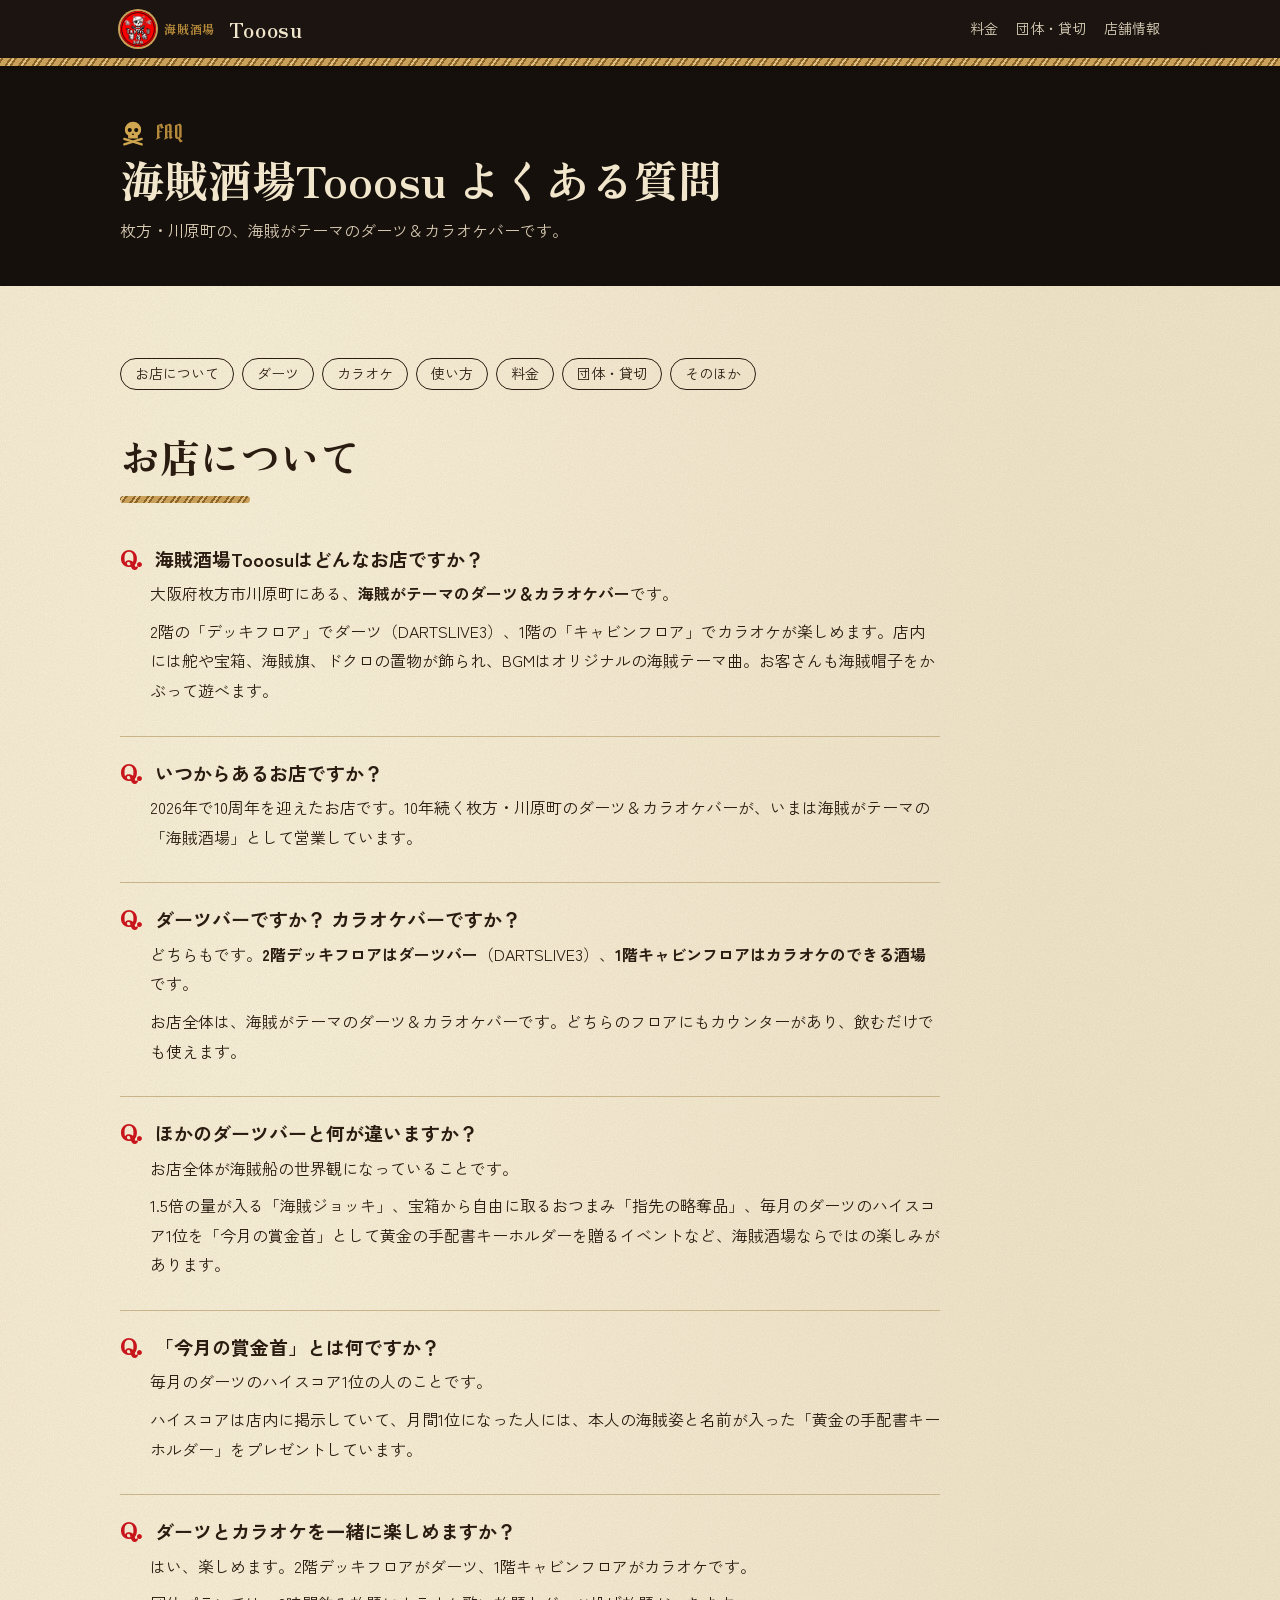
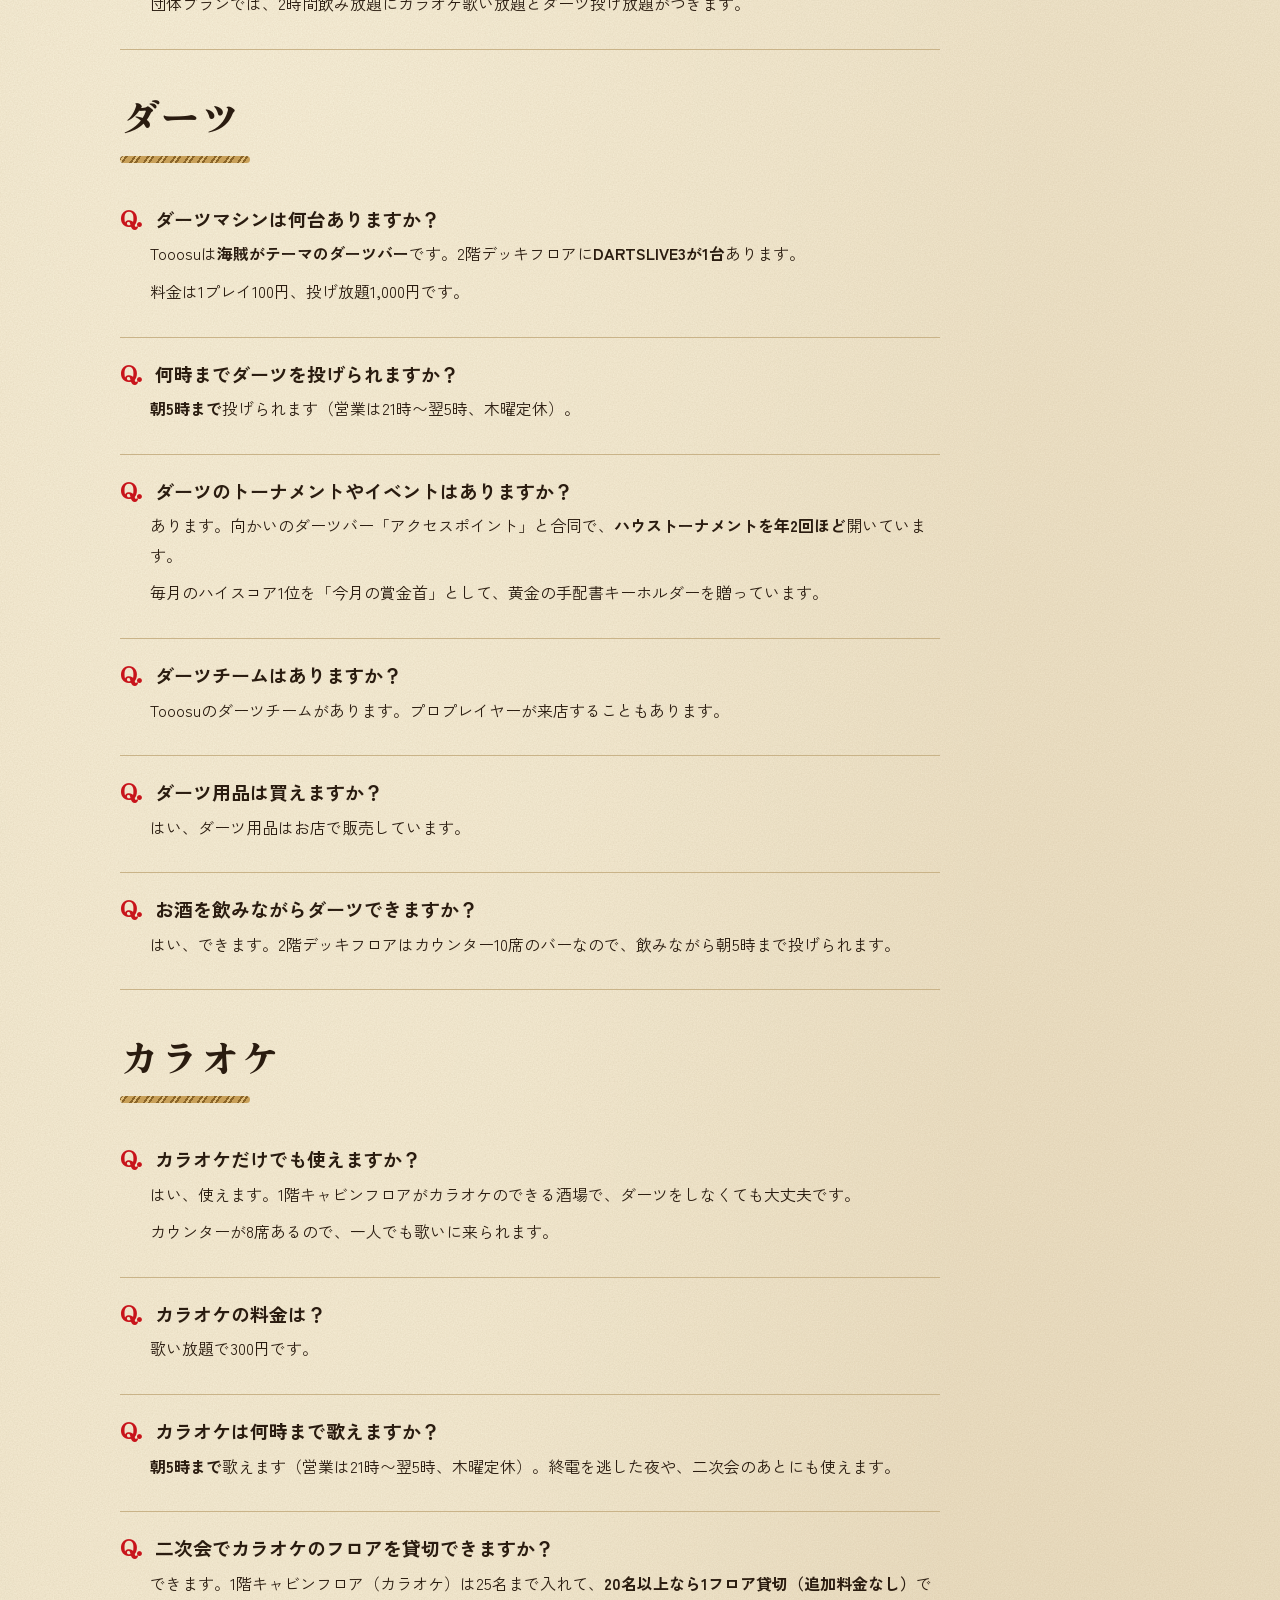
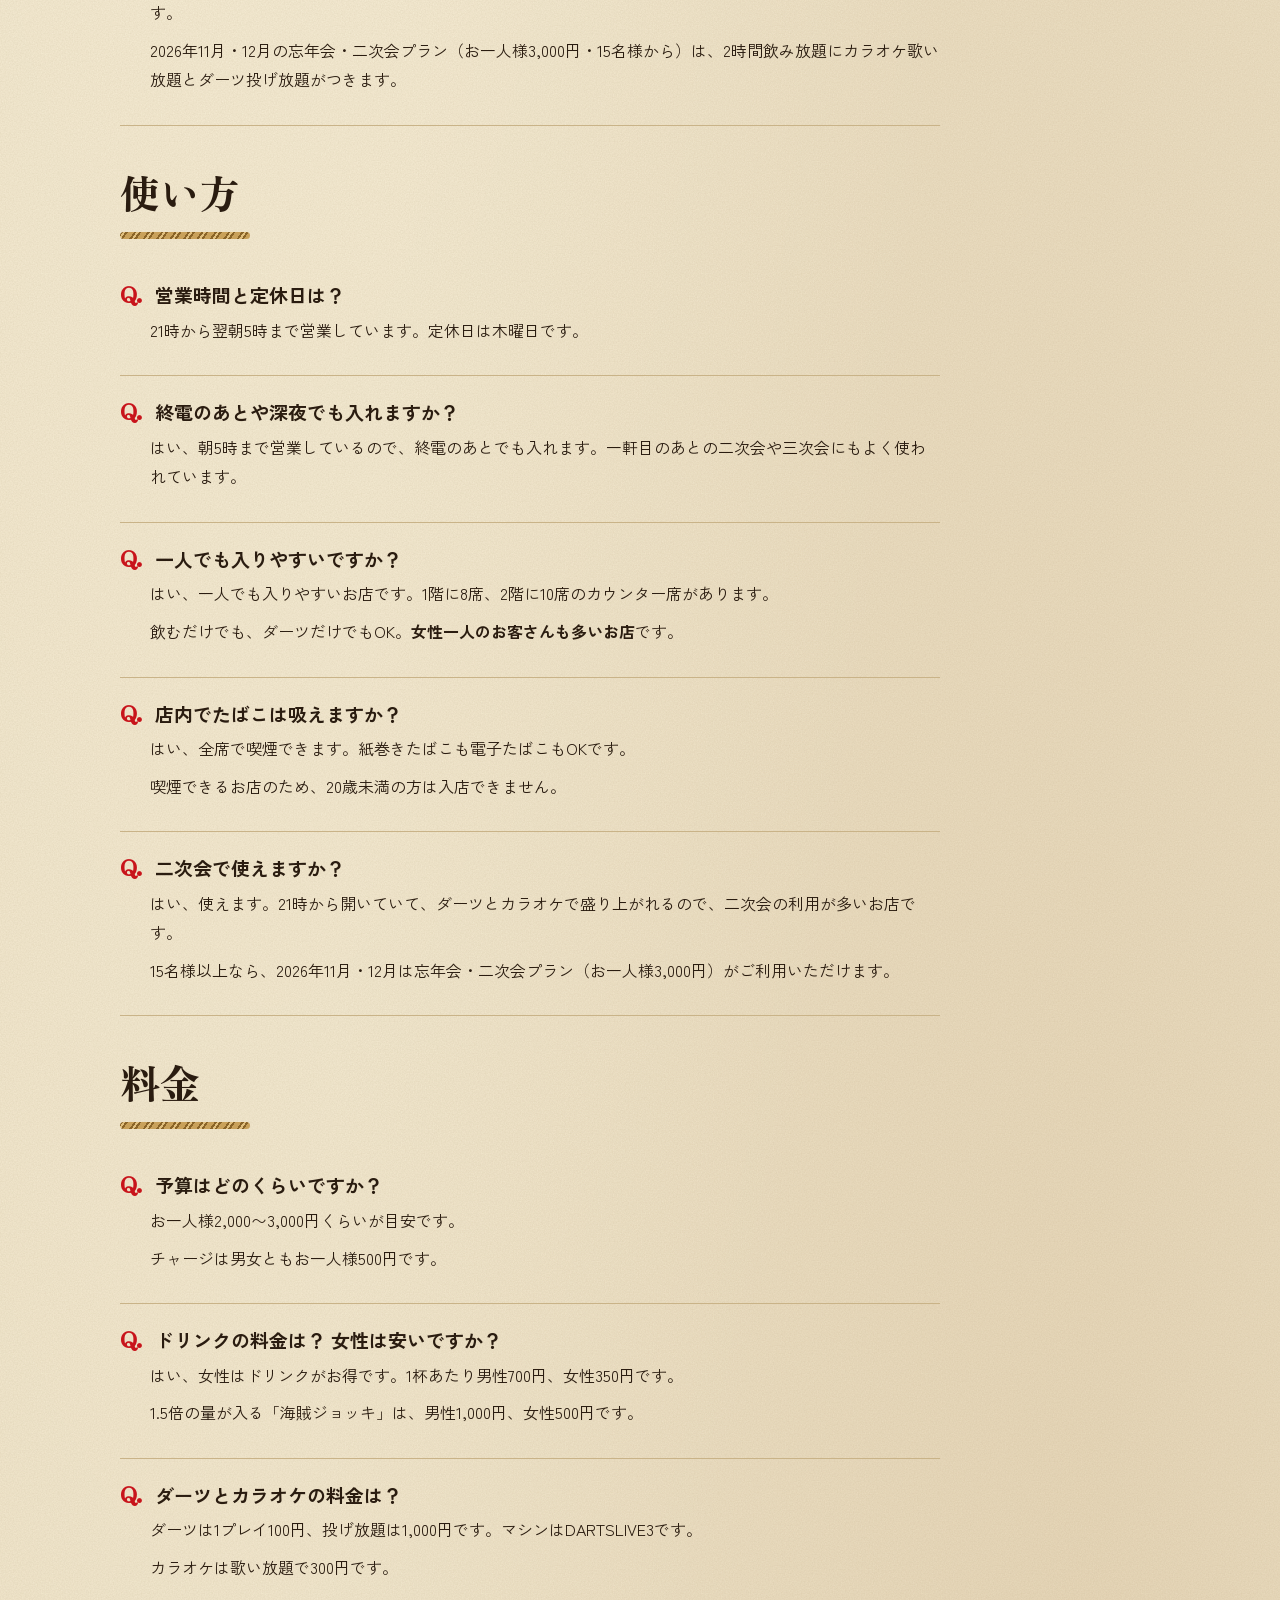
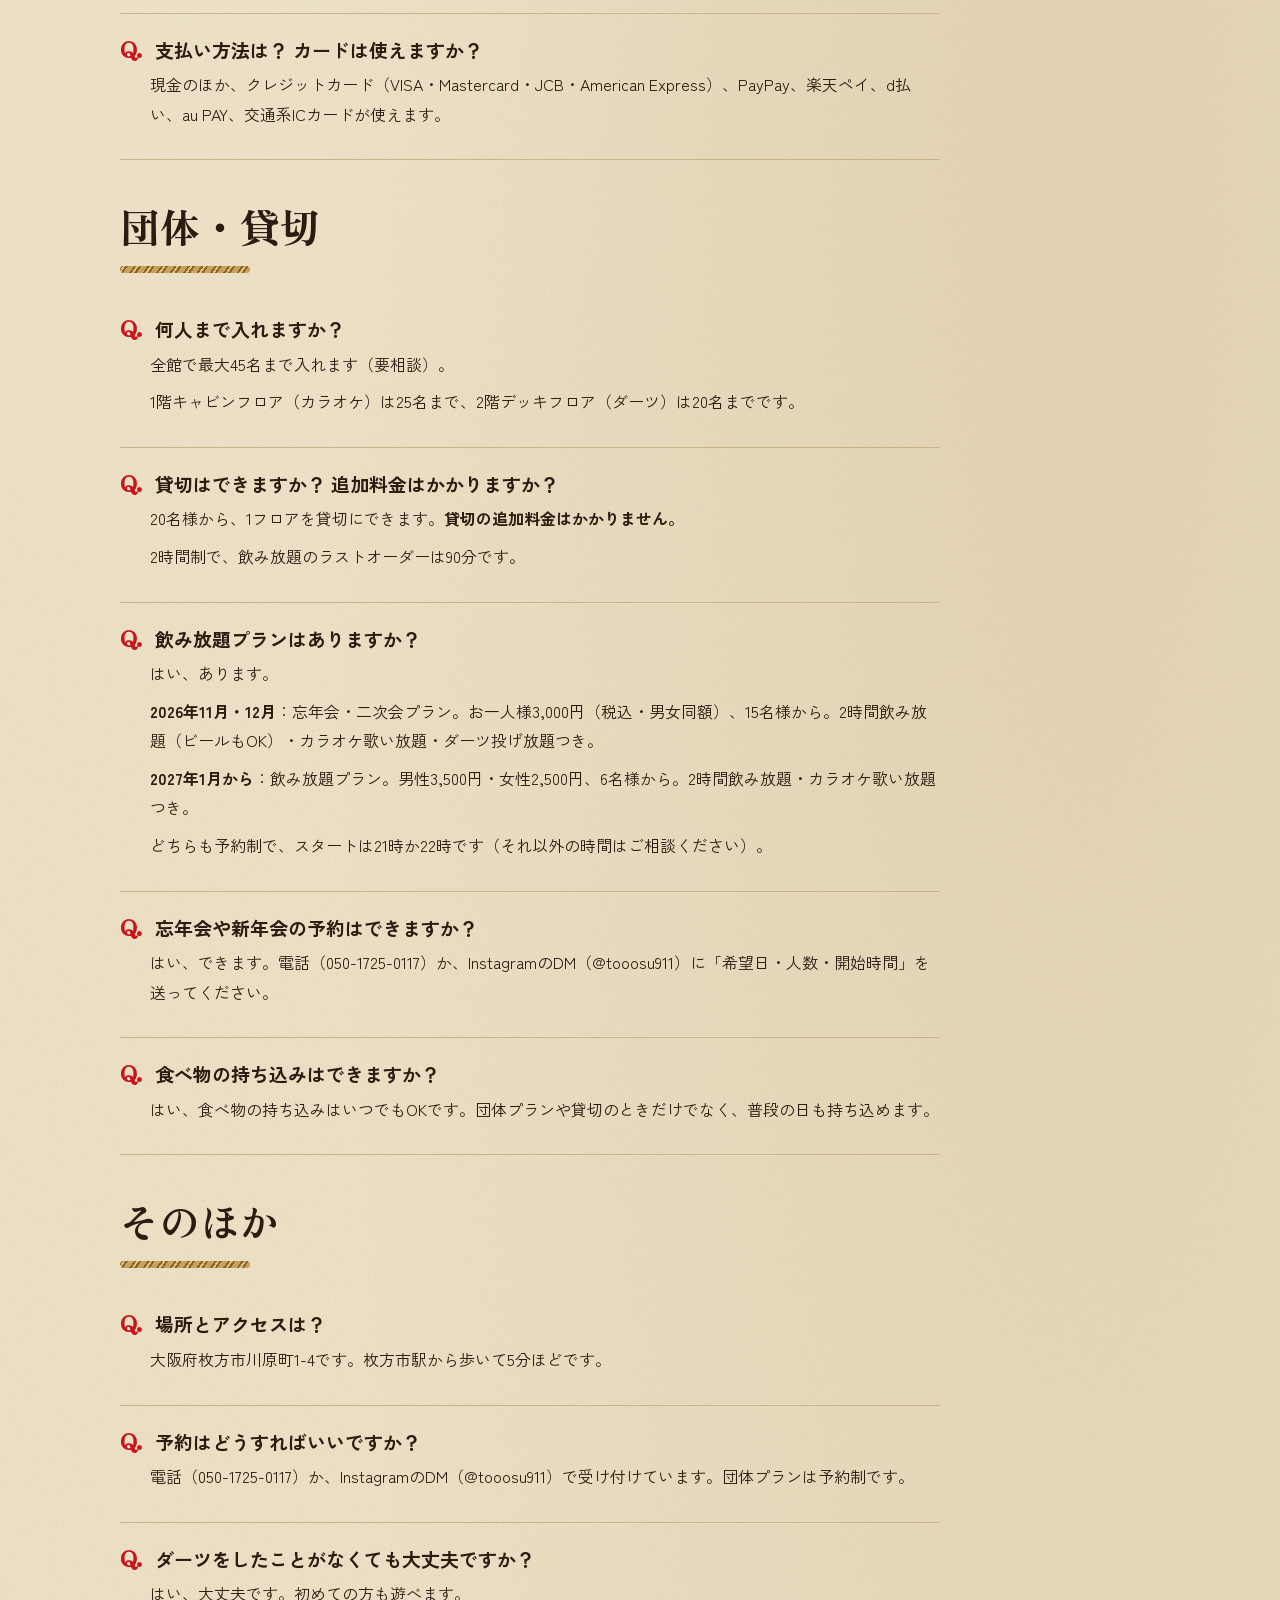
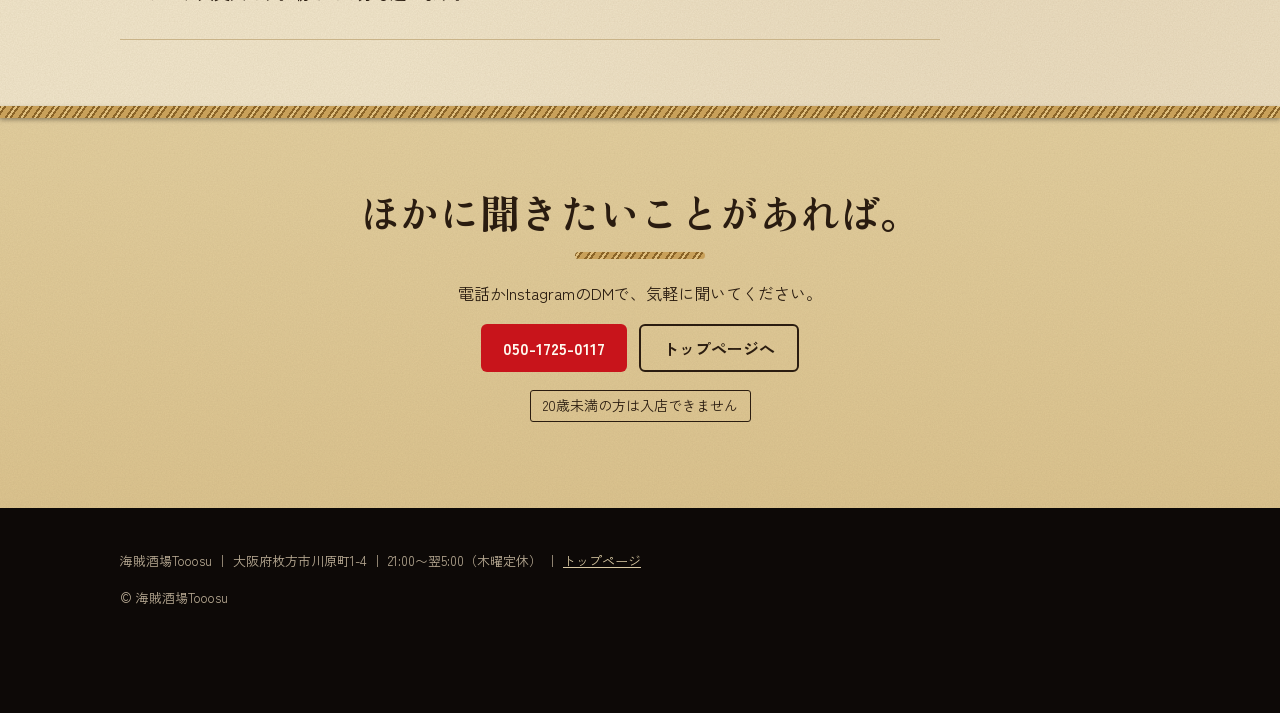
==== commit 5531bf85: "キャッチコピー・カラオケの欄・カラオケと「どちらも」のFAQを追加、ダーツ欄を「ダーツバー」で言い切り Co-Authored-By: Claude Opus 5.5 <noreply@anthrop" ====
--- a/faq/index.html
+++ b/faq/index.html
@@ -6,7 +6,7 @@
 <!-- 確認用の公開中は検索に出さない。クライアントOK後に次の1行を消して本番公開する -->
 <meta name="robots" content="noindex, nofollow">
 <title>よくある質問｜海賊酒場Tooosu（枚方のダーツ＆カラオケバー）</title>
-<meta name="description" content="枚方・川原町の海賊がテーマのダーツ＆カラオケバー「海賊酒場Tooosu」のよくある質問。ダーツ（台数・トーナメント・ダーツ用品）、営業時間、喫煙、一人での利用、料金（チャージ・ドリンク・カラオケ）、団体予約・貸切、支払い方法などにお答えします。">
+<meta name="description" content="枚方・川原町の海賊がテーマのダーツ＆カラオケバー「海賊酒場Tooosu」のよくある質問。ダーツ（台数・トーナメント・ダーツ用品）、カラオケ（料金・営業時間・貸切）、営業時間、喫煙、一人での利用、料金（チャージ・ドリンク・カラオケ）、団体予約・貸切、支払い方法などにお答えします。">
 <link rel="canonical" href="https://tooosu.github.io/faq/">
 <meta property="og:type" content="article">
 <meta property="og:title" content="よくある質問｜海賊酒場Tooosu">
@@ -47,6 +47,7 @@
     <ul class="faq-nav">
       <li><a href="#shop">お店について</a></li>
       <li><a href="#darts">ダーツ</a></li>
+      <li><a href="#karaoke">カラオケ</a></li>
       <li><a href="#use">使い方</a></li>
       <li><a href="#price">料金</a></li>
       <li><a href="#group">団体・貸切</a></li>
@@ -73,6 +74,14 @@
       </div>
 
       <div class="faq-item">
+        <h3>ダーツバーですか？ カラオケバーですか？</h3>
+        <div class="a">
+          <p>どちらもです。<strong>2階デッキフロアはダーツバー</strong>（DARTSLIVE3）、<strong>1階キャビンフロアはカラオケのできる酒場</strong>です。</p>
+          <p>お店全体は、海賊がテーマのダーツ＆カラオケバーです。どちらのフロアにもカウンターがあり、飲むだけでも使えます。</p>
+        </div>
+      </div>
+
+      <div class="faq-item">
         <h3>ほかのダーツバーと何が違いますか？</h3>
         <div class="a">
           <p>お店全体が海賊船の世界観になっていることです。</p>
@@ -101,7 +110,7 @@
       <div class="faq-item">
         <h3>ダーツマシンは何台ありますか？</h3>
         <div class="a">
-          <p>2階デッキフロアに<strong>DARTSLIVE3が1台</strong>あります。</p>
+          <p>Tooosuは<strong>海賊がテーマのダーツバー</strong>です。2階デッキフロアに<strong>DARTSLIVE3が1台</strong>あります。</p>
           <p>料金は1プレイ100円、投げ放題1,000円です。</p>
         </div>
       </div>
@@ -139,6 +148,38 @@
         <h3>お酒を飲みながらダーツできますか？</h3>
         <div class="a">
           <p>はい、できます。2階デッキフロアはカウンター10席のバーなので、飲みながら朝5時まで投げられます。</p>
+        </div>
+      </div>
+
+      <h2 id="karaoke">カラオケ</h2>
+
+      <div class="faq-item">
+        <h3>カラオケだけでも使えますか？</h3>
+        <div class="a">
+          <p>はい、使えます。1階キャビンフロアがカラオケのできる酒場で、ダーツをしなくても大丈夫です。</p>
+          <p>カウンターが8席あるので、一人でも歌いに来られます。</p>
+        </div>
+      </div>
+
+      <div class="faq-item">
+        <h3>カラオケの料金は？</h3>
+        <div class="a">
+          <p>歌い放題で300円です。</p>
+        </div>
+      </div>
+
+      <div class="faq-item">
+        <h3>カラオケは何時まで歌えますか？</h3>
+        <div class="a">
+          <p><strong>朝5時まで</strong>歌えます（営業は21時〜翌5時、木曜定休）。終電を逃した夜や、二次会のあとにも使えます。</p>
+        </div>
+      </div>
+
+      <div class="faq-item">
+        <h3>二次会でカラオケのフロアを貸切できますか？</h3>
+        <div class="a">
+          <p>できます。1階キャビンフロア（カラオケ）は25名まで入れて、<strong>20名以上なら1フロア貸切（追加料金なし）</strong>です。</p>
+          <p>2026年11月・12月の忘年会・二次会プラン（お一人様3,000円・15名様から）は、2時間飲み放題にカラオケ歌い放題とダーツ投げ放題がつきます。</p>
         </div>
       </div>
 
@@ -332,6 +373,14 @@
   },
   {
    "@type": "Question",
+   "name": "ダーツバーですか？ カラオケバーですか？",
+   "acceptedAnswer": {
+    "@type": "Answer",
+    "text": "どちらもです。2階デッキフロアはダーツバー（DARTSLIVE3）、1階キャビンフロアはカラオケのできる酒場です。 お店全体は、海賊がテーマのダーツ＆カラオケバーです。どちらのフロアにもカウンターがあり、飲むだけでも使えます。"
+   }
+  },
+  {
+   "@type": "Question",
    "name": "ほかのダーツバーと何が違いますか？",
    "acceptedAnswer": {
     "@type": "Answer",
@@ -359,7 +408,7 @@
    "name": "ダーツマシンは何台ありますか？",
    "acceptedAnswer": {
     "@type": "Answer",
-    "text": "2階デッキフロアにDARTSLIVE3が1台あります。 料金は1プレイ100円、投げ放題1,000円です。"
+    "text": "Tooosuは海賊がテーマのダーツバーです。2階デッキフロアにDARTSLIVE3が1台あります。 料金は1プレイ100円、投げ放題1,000円です。"
    }
   },
   {
@@ -400,6 +449,38 @@
    "acceptedAnswer": {
     "@type": "Answer",
     "text": "はい、できます。2階デッキフロアはカウンター10席のバーなので、飲みながら朝5時まで投げられます。"
+   }
+  },
+  {
+   "@type": "Question",
+   "name": "カラオケだけでも使えますか？",
+   "acceptedAnswer": {
+    "@type": "Answer",
+    "text": "はい、使えます。1階キャビンフロアがカラオケのできる酒場で、ダーツをしなくても大丈夫です。 カウンターが8席あるので、一人でも歌いに来られます。"
+   }
+  },
+  {
+   "@type": "Question",
+   "name": "カラオケの料金は？",
+   "acceptedAnswer": {
+    "@type": "Answer",
+    "text": "歌い放題で300円です。"
+   }
+  },
+  {
+   "@type": "Question",
+   "name": "カラオケは何時まで歌えますか？",
+   "acceptedAnswer": {
+    "@type": "Answer",
+    "text": "朝5時まで歌えます（営業は21時〜翌5時、木曜定休）。終電を逃した夜や、二次会のあとにも使えます。"
+   }
+  },
+  {
+   "@type": "Question",
+   "name": "二次会でカラオケのフロアを貸切できますか？",
+   "acceptedAnswer": {
+    "@type": "Answer",
+    "text": "できます。1階キャビンフロア（カラオケ）は25名まで入れて、20名以上なら1フロア貸切（追加料金なし）です。 2026年11月・12月の忘年会・二次会プラン（お一人様3,000円・15名様から）は、2時間飲み放題にカラオケ歌い放題とダーツ投げ放題がつきます。"
    }
   },
   {
--- a/assets/pirate.css
+++ b/assets/pirate.css
@@ -161,3 +161,17 @@
 .exterior { margin: 0; border: 8px solid #5b3d1e; outline: 2px solid #c9a15a; outline-offset: -4px; box-shadow: 0 10px 24px rgba(0,0,0,.35); background: #5b3d1e; }
 .exterior img { display: block; width: 100%; }
 .exterior figcaption { padding: 6px 8px 2px; font-size: 13px; color: #f1e6cc; }
+
+/* キャッチコピー */
+.hero .lead .catch { display: block; font-family: "Zen Antique", serif; font-size: 1.35em; color: #ffe3a3; margin-bottom: 8px; letter-spacing: .04em; }
+
+/* カラオケ（羊皮紙の上） */
+.karaoke-media { margin: 0; border: 8px solid #5b3d1e; outline: 2px solid #c9a15a; outline-offset: -4px; box-shadow: 0 10px 24px rgba(0,0,0,.35); }
+.karaoke-media img { display: block; width: 100%; height: auto; }
+.karaoke-lead { font-size: 17px; margin: 0 0 22px; }
+.karaoke-lead strong { color: var(--red); }
+.karaoke-stats li { color: var(--ink-soft); border-color: #b9965a; background: var(--rivets), var(--noise), linear-gradient(180deg, #fbf1d8, #f1e2bd); }
+.karaoke-stats b { color: var(--red); }
+.karaoke-points .dp { background: rgba(255,250,235,.55); }
+.karaoke-points .dp h3 { color: var(--ink); }
+.karaoke-points .dp p { color: var(--ink-soft); }
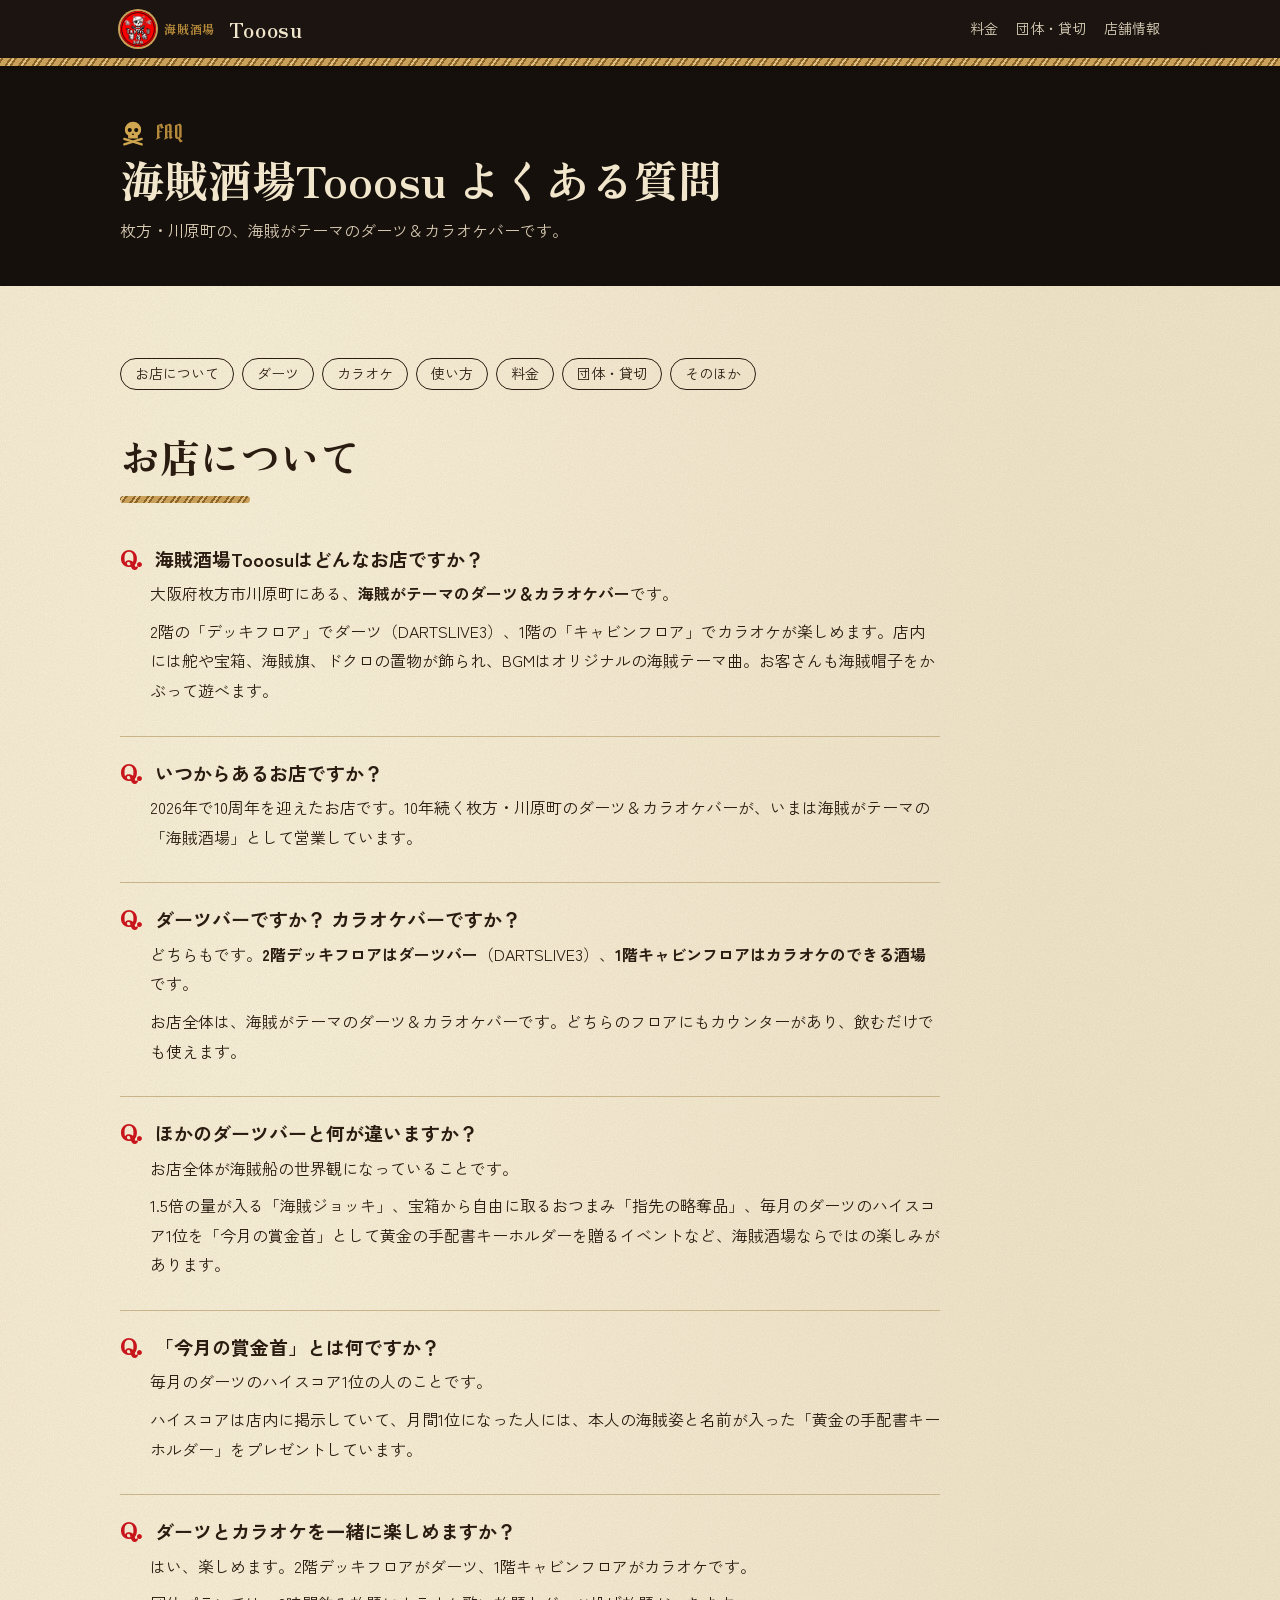
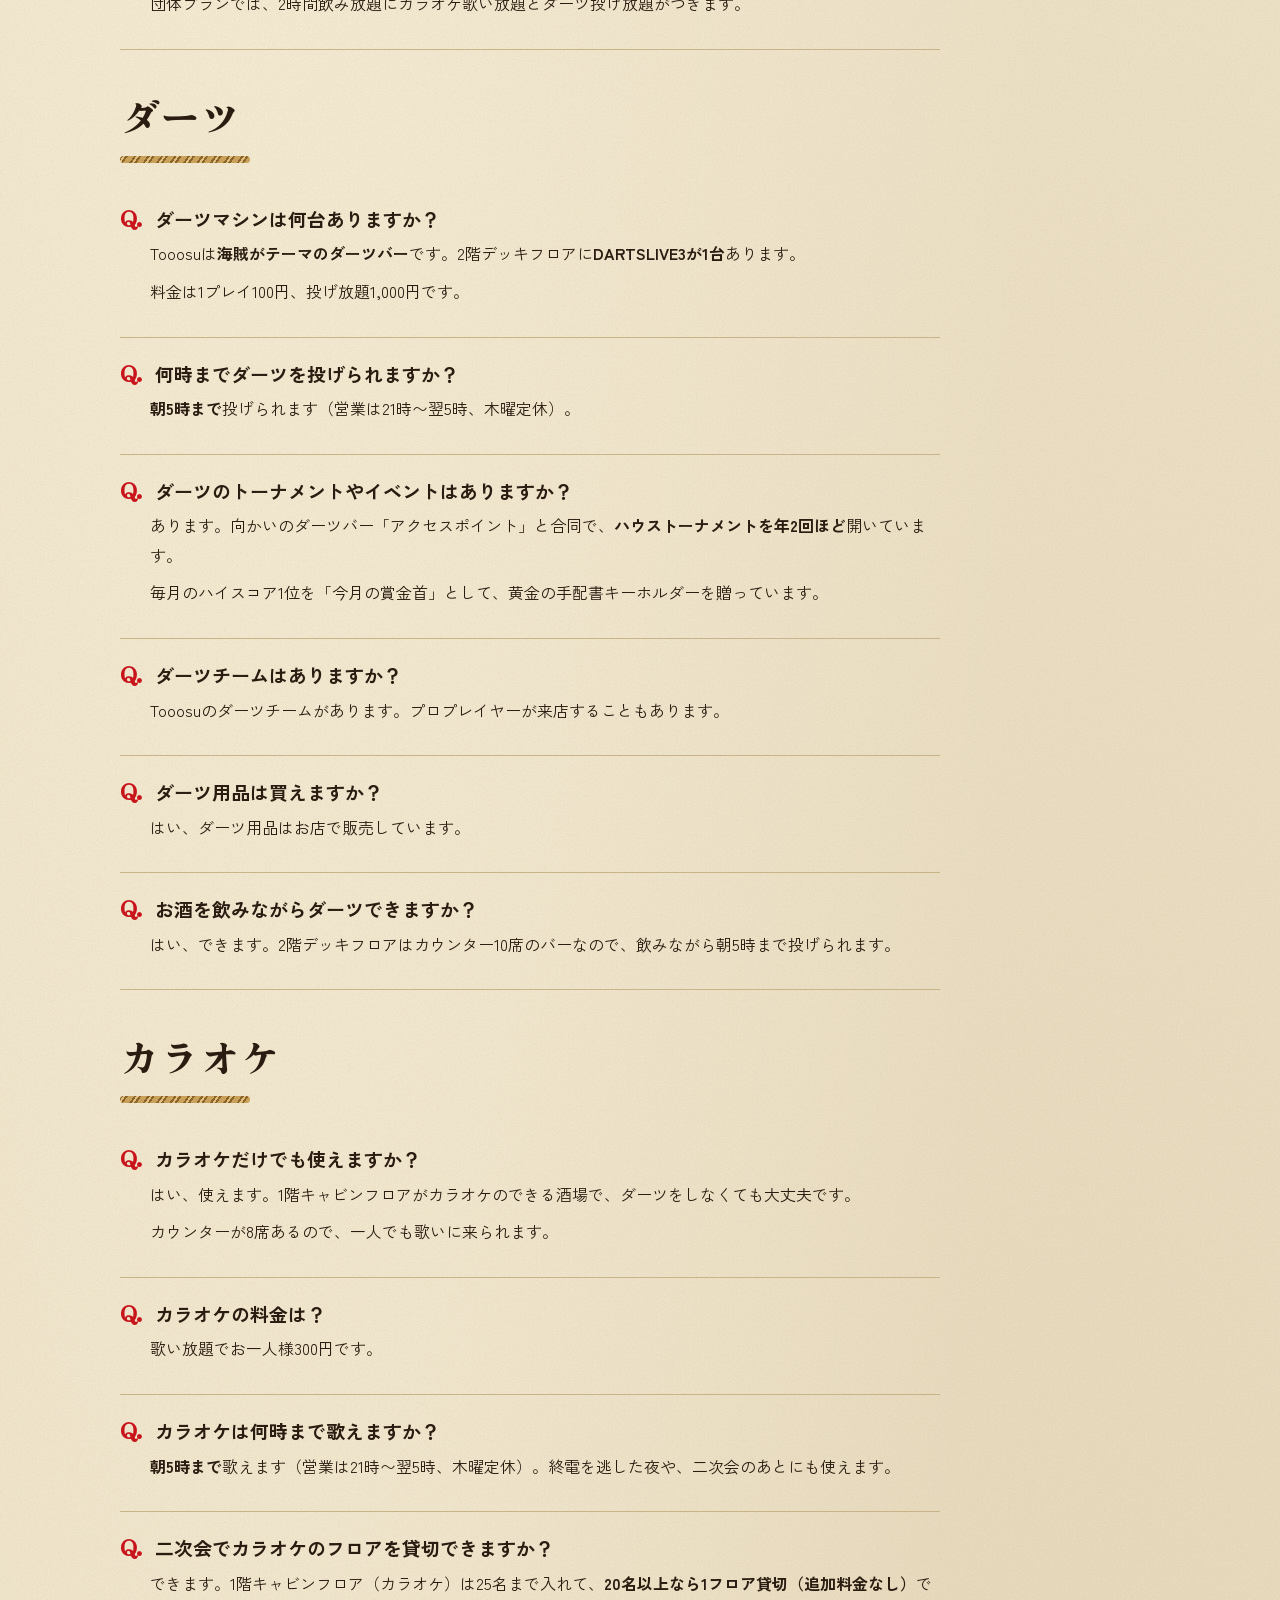
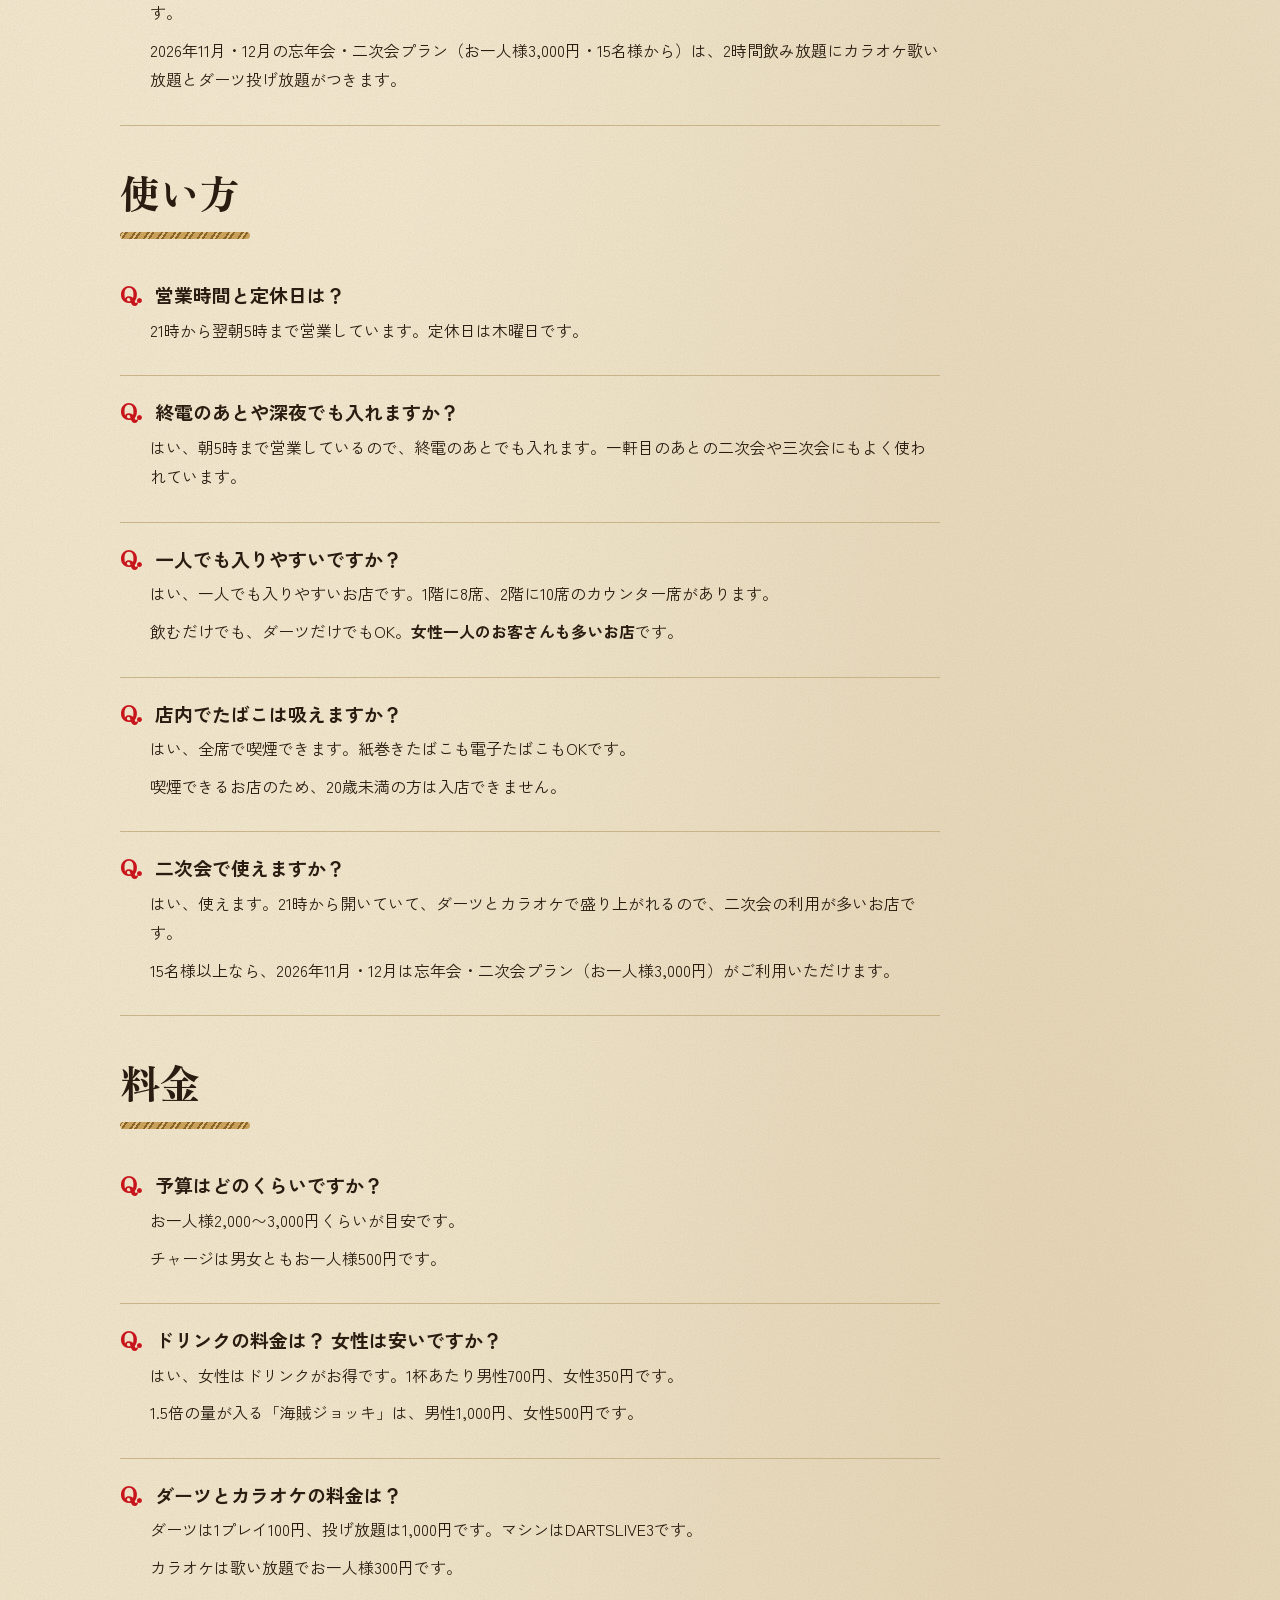
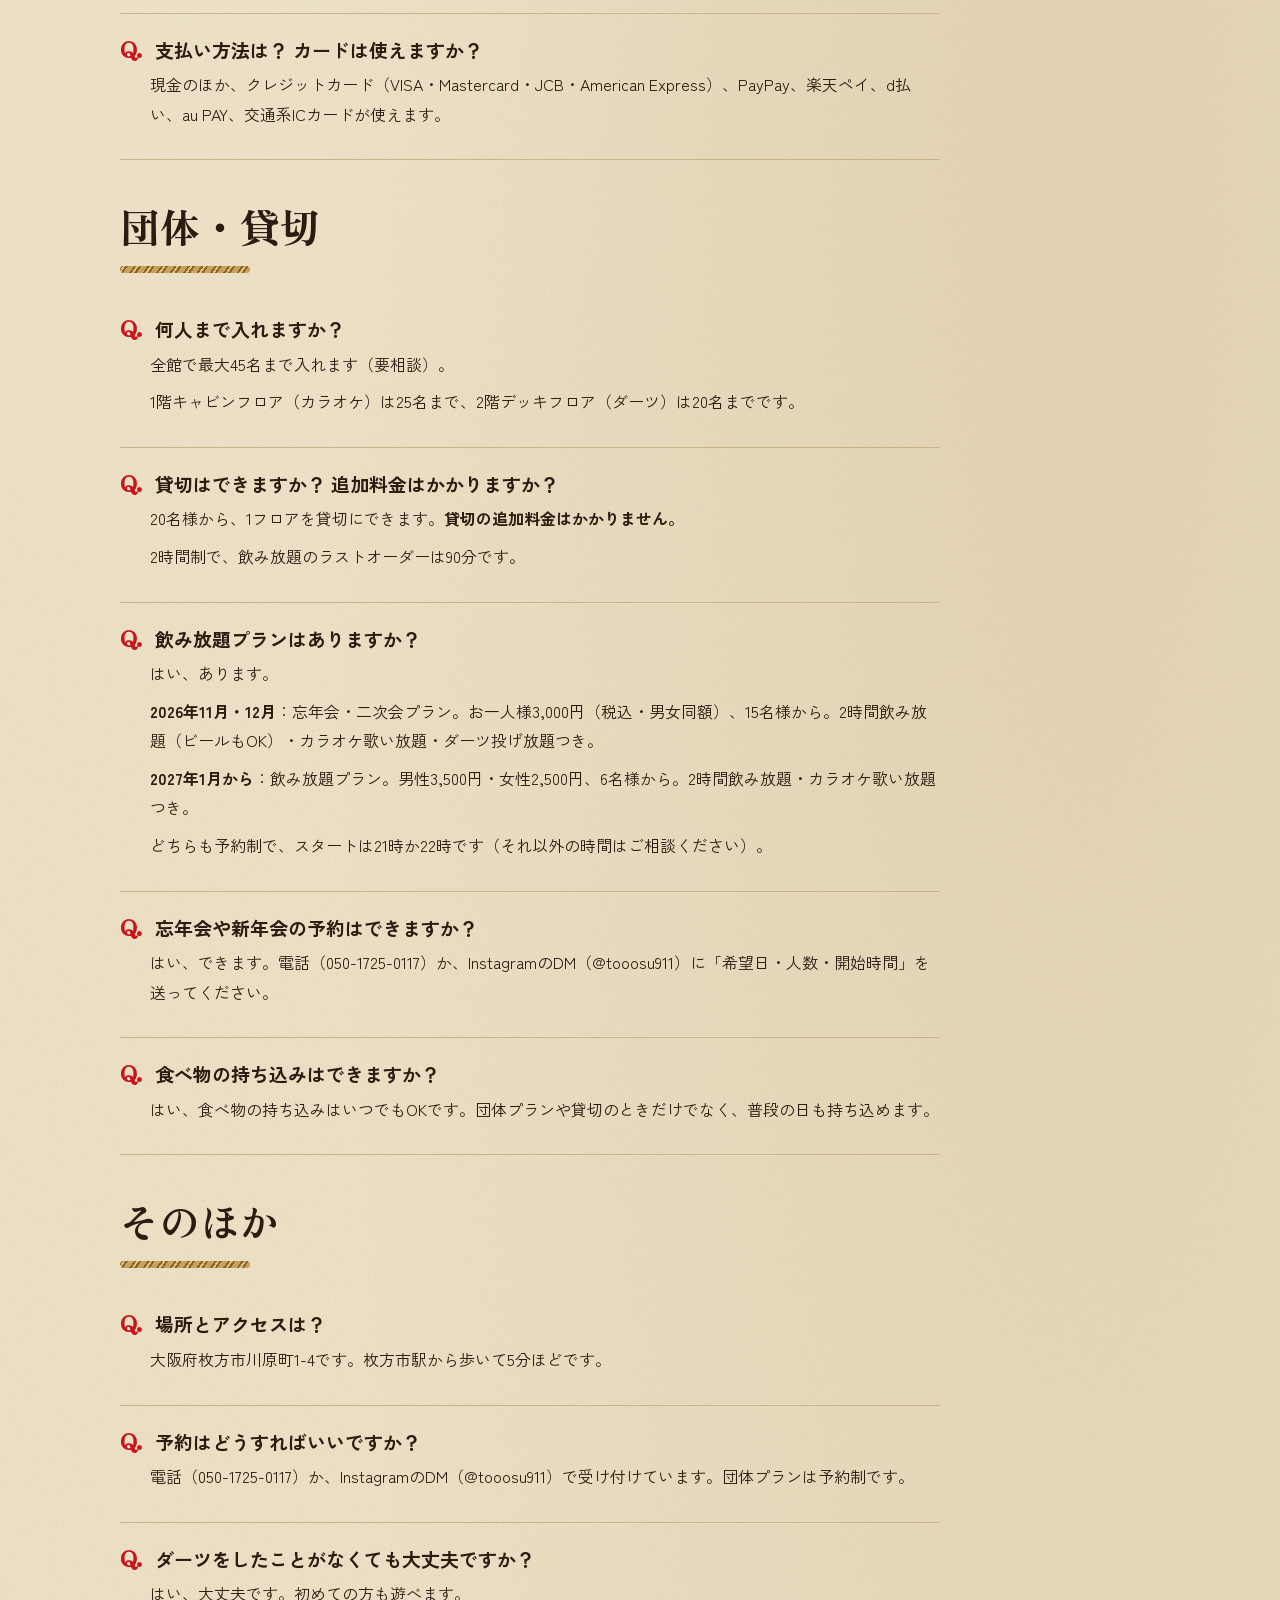
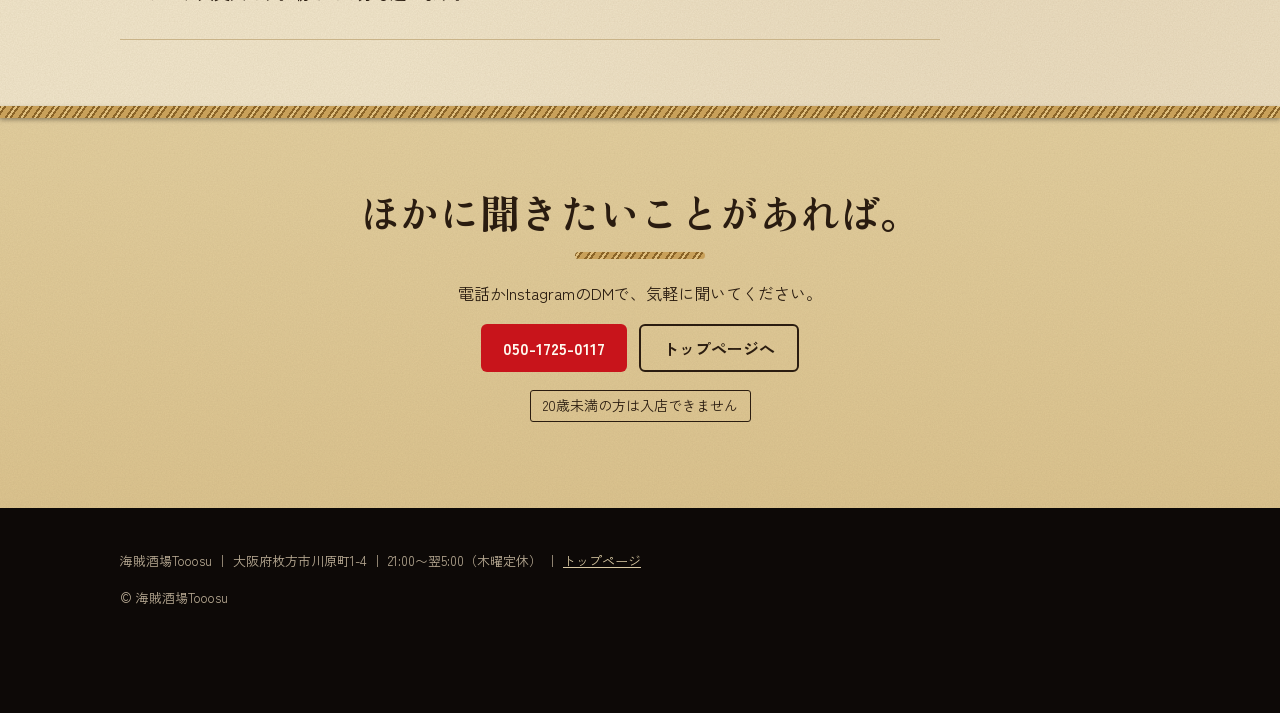
==== commit c06b8579: "カラオケ歌い放題300円を「お一人様」と明記 Co-Authored-By: Claude Opus 5.5 <noreply@anthropic.com>" ====
--- a/faq/index.html
+++ b/faq/index.html
@@ -164,7 +164,7 @@
       <div class="faq-item">
         <h3>カラオケの料金は？</h3>
         <div class="a">
-          <p>歌い放題で300円です。</p>
+          <p>歌い放題でお一人様300円です。</p>
         </div>
       </div>
 
@@ -245,7 +245,7 @@
         <h3>ダーツとカラオケの料金は？</h3>
         <div class="a">
           <p>ダーツは1プレイ100円、投げ放題は1,000円です。マシンはDARTSLIVE3です。</p>
-          <p>カラオケは歌い放題で300円です。</p>
+          <p>カラオケは歌い放題でお一人様300円です。</p>
         </div>
       </div>
 
@@ -464,7 +464,7 @@
    "name": "カラオケの料金は？",
    "acceptedAnswer": {
     "@type": "Answer",
-    "text": "歌い放題で300円です。"
+    "text": "歌い放題でお一人様300円です。"
    }
   },
   {
@@ -544,7 +544,7 @@
    "name": "ダーツとカラオケの料金は？",
    "acceptedAnswer": {
     "@type": "Answer",
-    "text": "ダーツは1プレイ100円、投げ放題は1,000円です。マシンはDARTSLIVE3です。 カラオケは歌い放題で300円です。"
+    "text": "ダーツは1プレイ100円、投げ放題は1,000円です。マシンはDARTSLIVE3です。 カラオケは歌い放題でお一人様300円です。"
    }
   },
   {
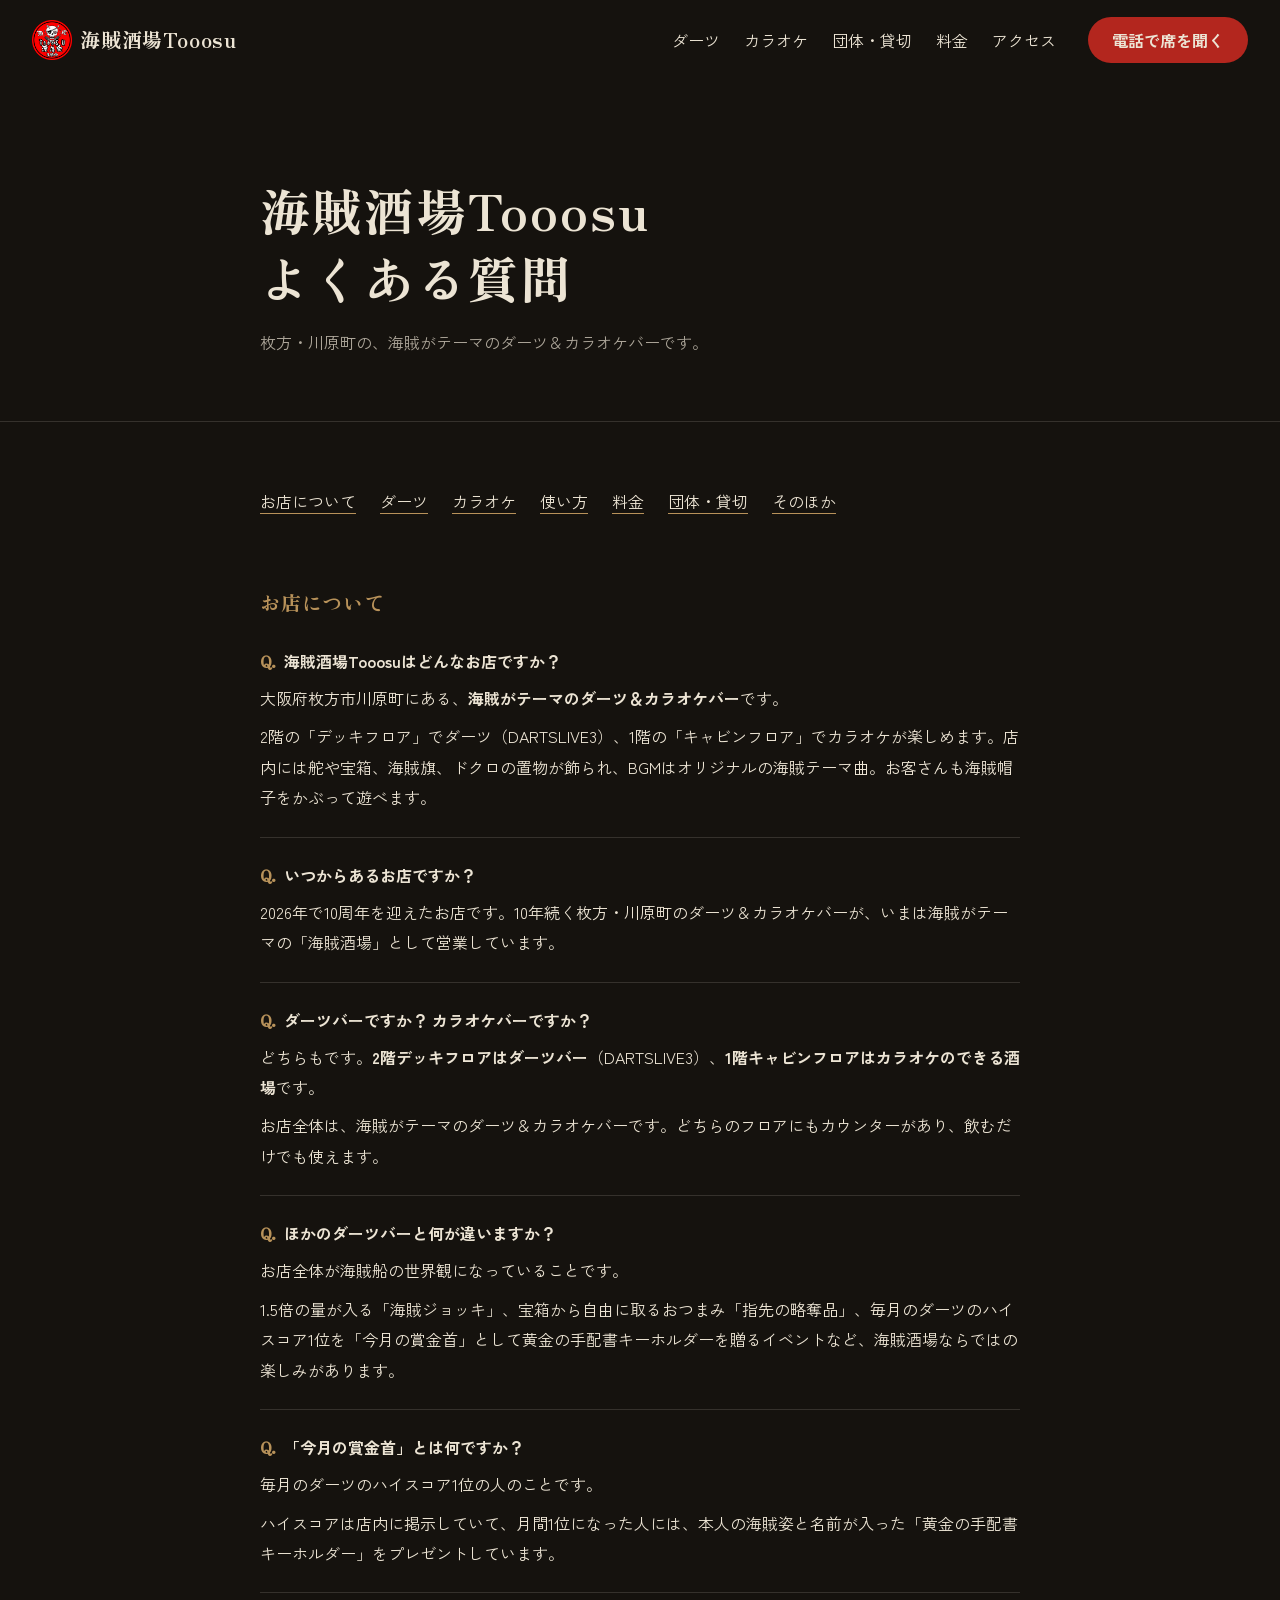
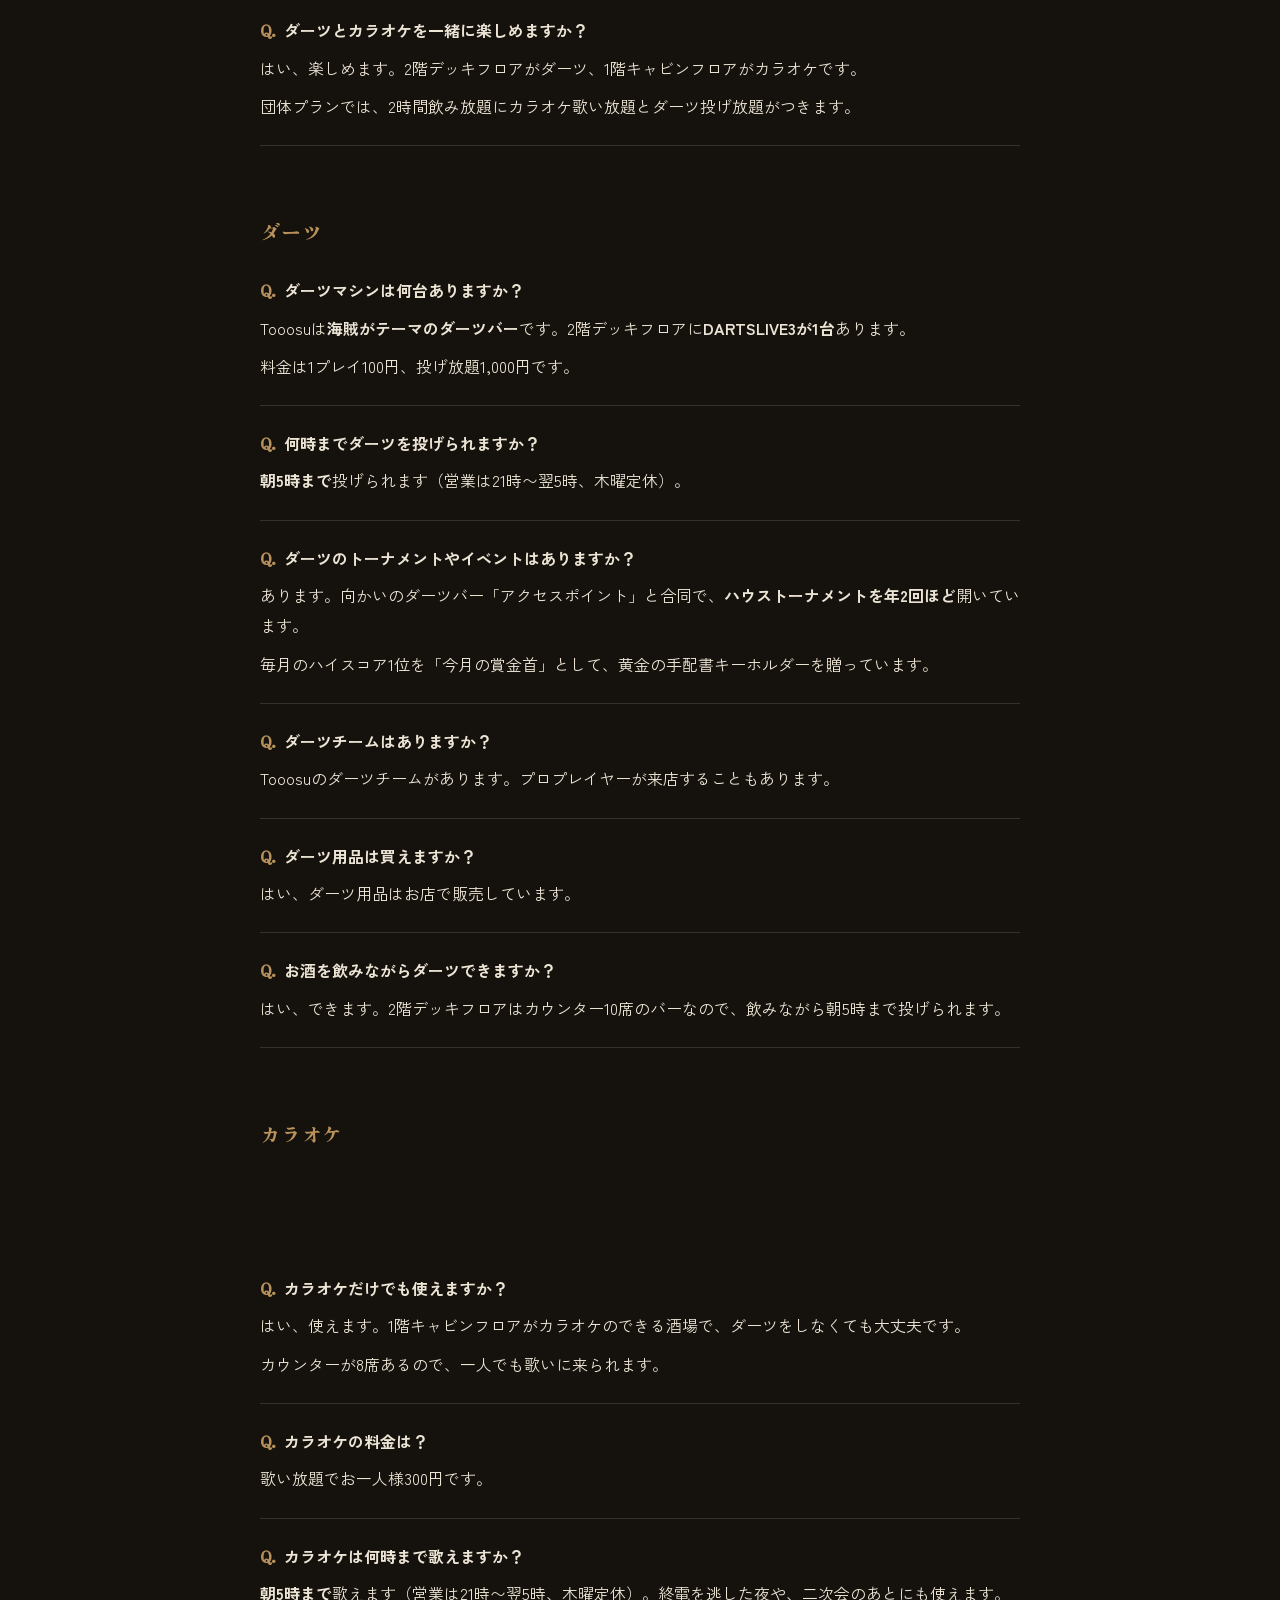
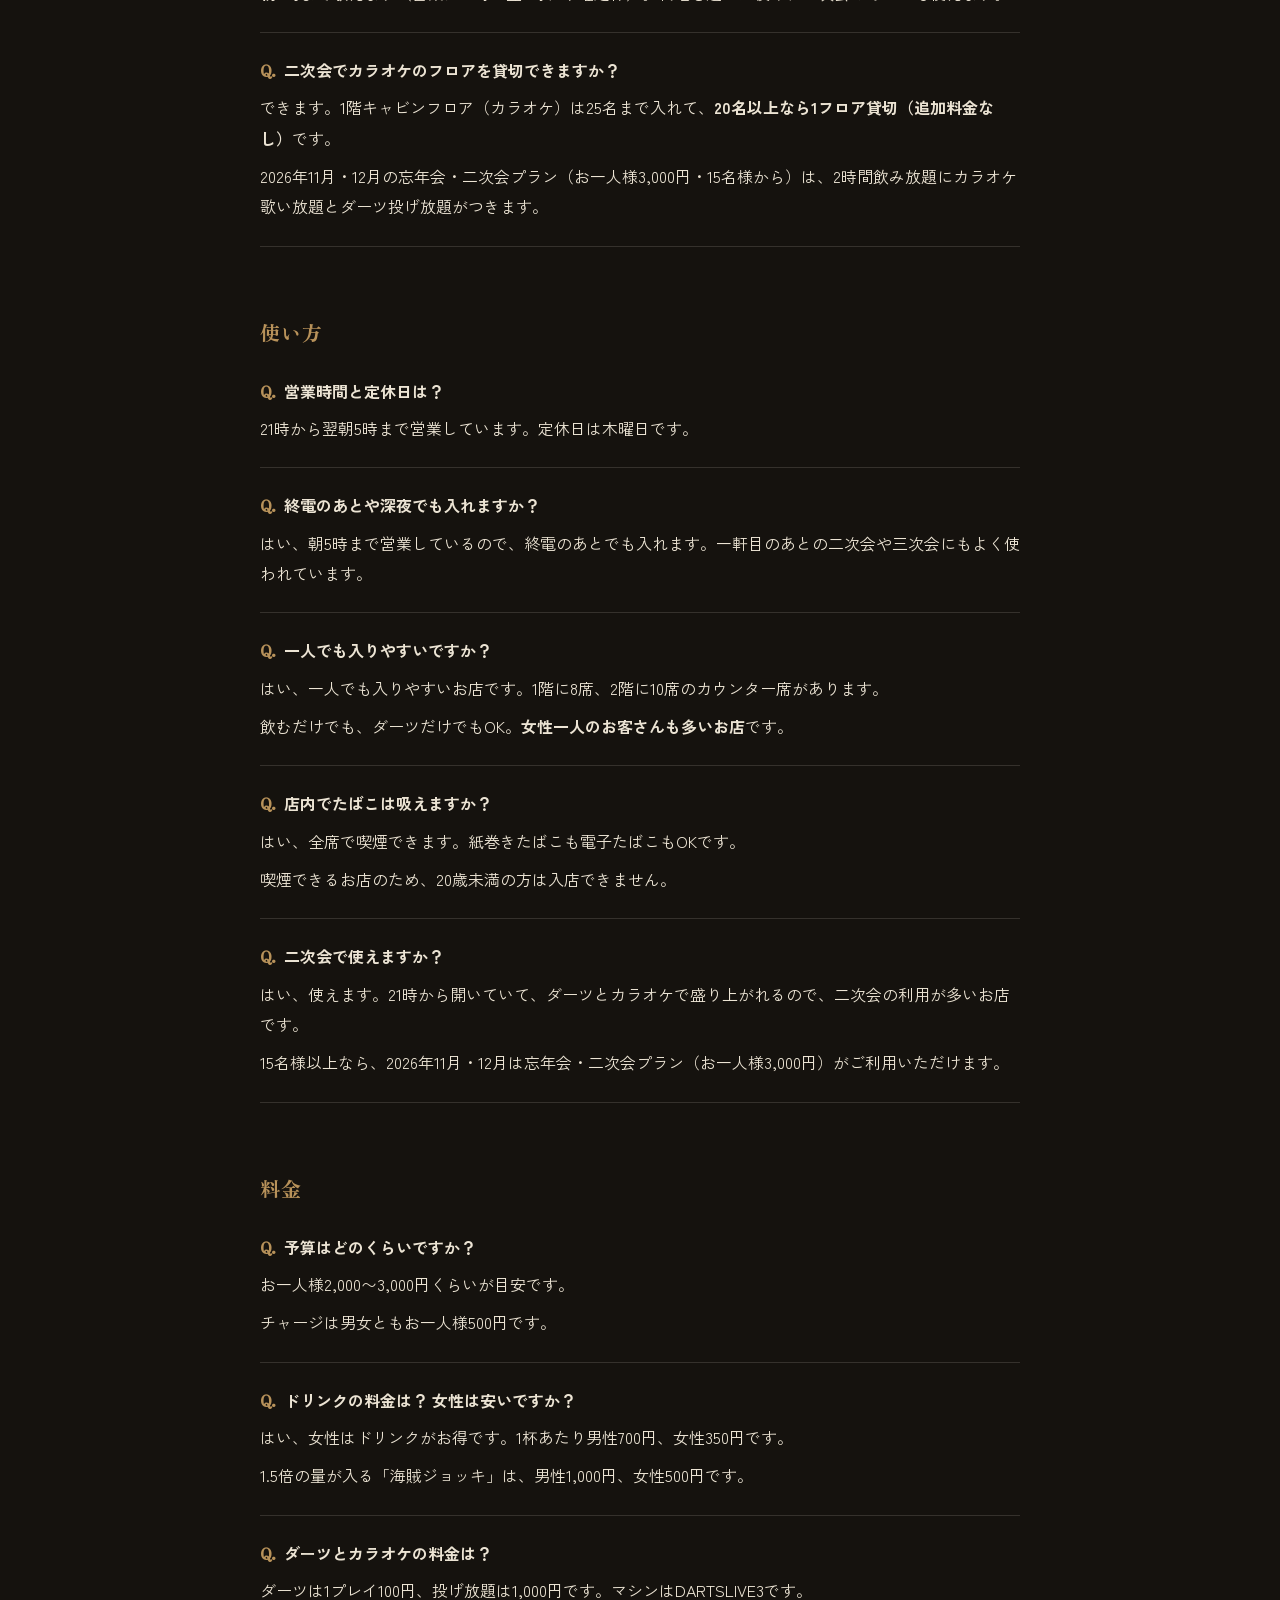
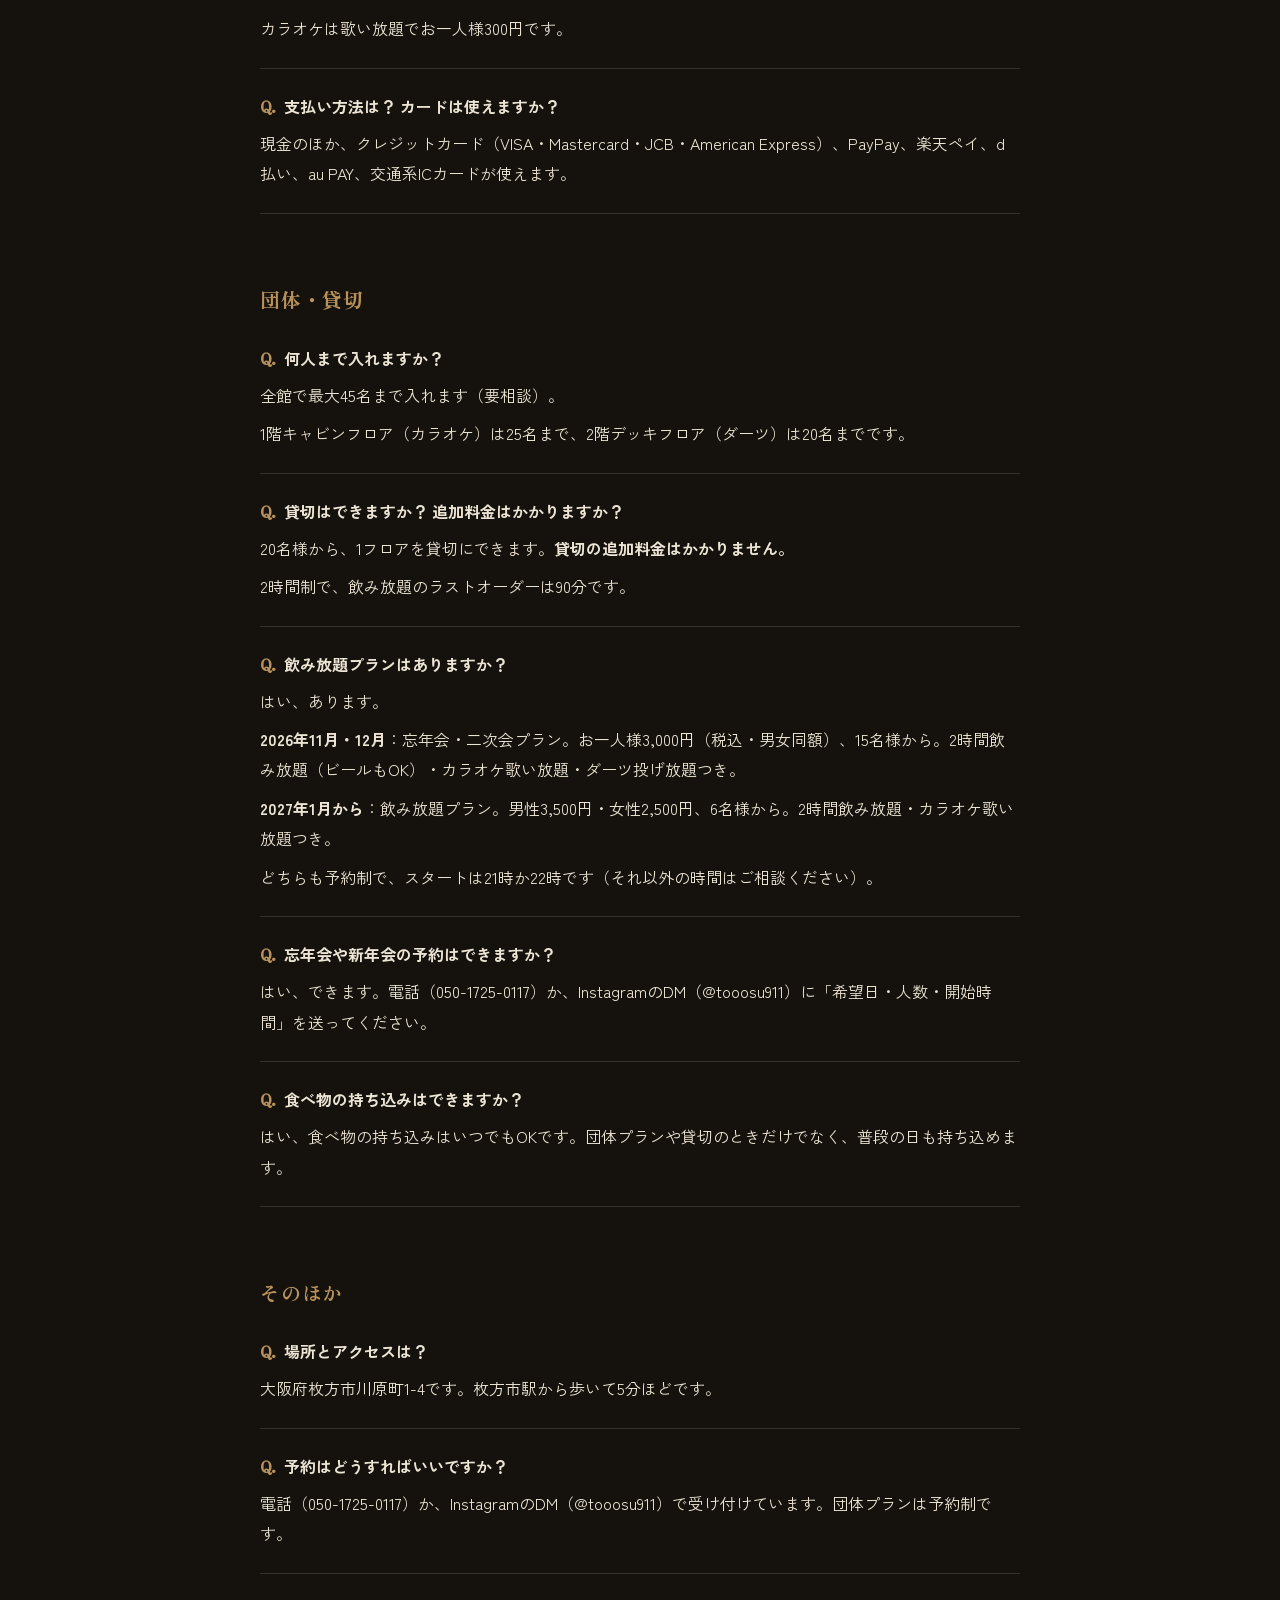
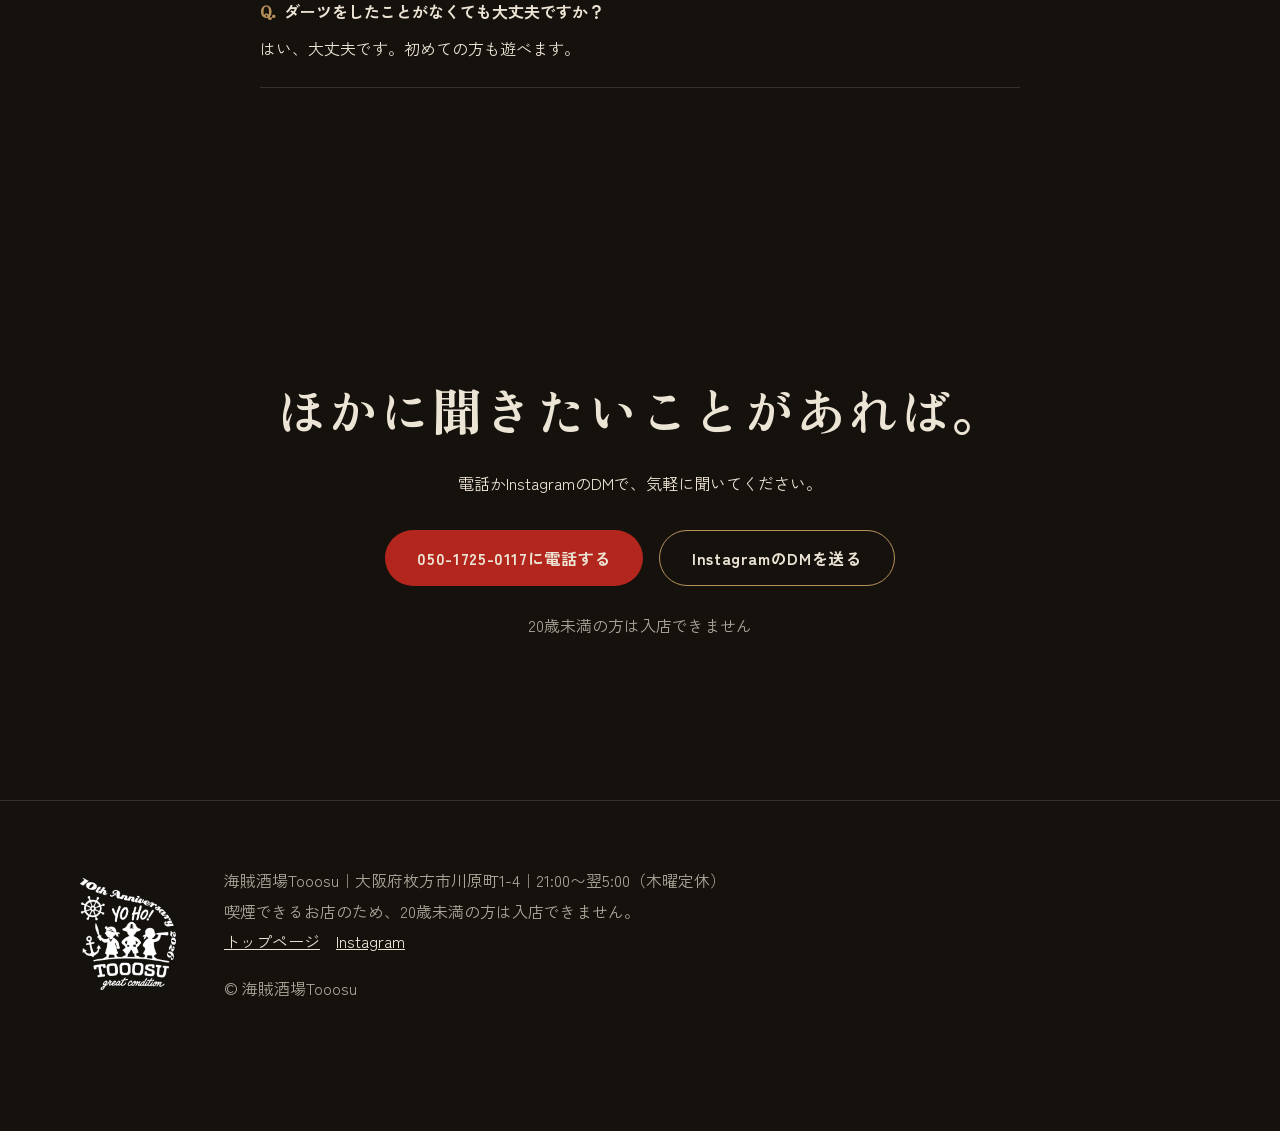
==== commit 35360192: "サイトをリニューアル：2階ダーツ・1階カラオケの二層デザイン、海賊のダーツ映像を全幅で表示、画像をWebP化、404ページとOGP画像を追加 Co-Authored-By: Claude Opus 5" ====
--- a/faq/index.html
+++ b/faq/index.html
@@ -3,47 +3,51 @@
 <head>
 <meta charset="utf-8">
 <meta name="viewport" content="width=device-width, initial-scale=1">
-<!-- 確認用の公開中は検索に出さない。クライアントOK後に次の1行を消して本番公開する -->
-<meta name="robots" content="noindex, nofollow">
 <title>よくある質問｜海賊酒場Tooosu（枚方のダーツ＆カラオケバー）</title>
 <meta name="description" content="枚方・川原町の海賊がテーマのダーツ＆カラオケバー「海賊酒場Tooosu」のよくある質問。ダーツ（台数・トーナメント・ダーツ用品）、カラオケ（料金・営業時間・貸切）、営業時間、喫煙、一人での利用、料金（チャージ・ドリンク・カラオケ）、団体予約・貸切、支払い方法などにお答えします。">
 <link rel="canonical" href="https://tooosu.github.io/faq/">
 <meta property="og:type" content="article">
 <meta property="og:title" content="よくある質問｜海賊酒場Tooosu">
 <meta property="og:url" content="https://tooosu.github.io/faq/">
-<meta property="og:image" content="https://tooosu.github.io/assets/img/deck.jpg">
+<meta property="og:site_name" content="海賊酒場Tooosu">
+<meta property="og:locale" content="ja_JP">
+<meta name="twitter:card" content="summary_large_image">
+<meta property="og:image" content="https://tooosu.github.io/assets/img/ogp.jpg">
 <link rel="preconnect" href="https://fonts.googleapis.com">
 <link rel="preconnect" href="https://fonts.gstatic.com" crossorigin>
-<link href="https://fonts.googleapis.com/css2?family=Pirata+One&family=Zen+Antique&family=Zen+Kaku+Gothic+New:wght@400;700&display=swap" rel="stylesheet">
+<link href="https://fonts.googleapis.com/css2?family=Zen+Antique&family=Zen+Kaku+Gothic+New:wght@400;700&display=swap" rel="stylesheet">
 <link rel="icon" type="image/png" href="../assets/img/favicon.png">
 <link rel="apple-touch-icon" href="../assets/img/apple-touch-icon.png">
-<link rel="stylesheet" href="../assets/style.css">
-<link rel="stylesheet" href="../assets/pirate.css">
+<link rel="stylesheet" href="../assets/site.css">
+<meta name="theme-color" content="#15120E">
 </head>
 <body>
 
-<header class="site-header">
-  <div class="wrap">
-    <a class="logo" href="../"><img class="logo-mark" src="../assets/img/logo.png" alt="" width="36" height="36"><small>海賊酒場</small>Tooosu</a>
-    <nav class="nav">
-      <a href="../#price" class="hide-sp">料金</a>
+<header class="hd small" id="hd">
+  <div class="hd-in">
+    <a class="hd-logo" href="../"><img src="../assets/img/logo.png" alt="" width="40" height="40"><span>海賊酒場Tooosu</span></a>
+    <button class="hd-menu" type="button" aria-expanded="false" aria-controls="hd-nav"><span></span><span></span><span class="sr">メニュー</span></button>
+    <nav class="hd-nav" id="hd-nav" aria-label="サイト内の案内">
+      <a href="../#darts">ダーツ</a>
+      <a href="../#karaoke">カラオケ</a>
       <a href="../#party">団体・貸切</a>
-      <a href="../#info">店舗情報</a>
+      <a href="../#price">料金</a>
+      <a href="../#info">アクセス</a>
     </nav>
+    <a class="hd-tel" href="tel:05017250117">電話で席を聞く</a>
   </div>
 </header>
 
 <main>
 <div class="page-head">
-  <div class="wrap">
-    <p class="sec-label" style="color:var(--brass)">FAQ</p>
-    <h1>海賊酒場Tooosu よくある質問</h1>
+  <div class="wrap narrow">
+        <h1>海賊酒場Tooosu<br>よくある質問</h1>
     <p>枚方・川原町の、海賊がテーマのダーツ＆カラオケバーです。</p>
   </div>
 </div>
 
-<section>
-  <div class="wrap">
+<section class="faq-sec">
+  <div class="wrap narrow">
     <ul class="faq-nav">
       <li><a href="#shop">お店について</a></li>
       <li><a href="#darts">ダーツ</a></li>
@@ -325,29 +329,34 @@
   </div>
 </section>
 
-<section class="paper2 cta">
-  <div class="wrap">
+<section class="last">
+  <div class="wrap narrow">
     <h2>ほかに聞きたいことがあれば。</h2>
     <p>電話かInstagramのDMで、気軽に聞いてください。</p>
     <div class="btns">
-      <a class="btn btn-red" href="tel:05017250117">050-1725-0117</a>
-      <a class="btn btn-ink" href="../">トップページへ</a>
+      <a class="btn btn-red" href="tel:05017250117">050-1725-0117に電話する</a>
+      <a class="btn btn-line" href="https://www.instagram.com/tooosu911/" target="_blank" rel="noopener">InstagramのDMを送る</a>
     </div>
-    <p class="age">20歳未満の方は入店できません</p>
+    <p class="cap">20歳未満の方は入店できません</p>
   </div>
 </section>
 </main>
 
-<footer class="site-footer">
-  <div class="wrap">
-    <p>海賊酒場Tooosu ｜ 大阪府枚方市川原町1-4 ｜ 21:00〜翌5:00（木曜定休） ｜ <a href="../">トップページ</a></p>
-    <p>&copy; 海賊酒場Tooosu</p>
+<footer class="ft">
+  <div class="wrap ft-in">
+    <img class="ft-10th" src="../assets/img/logo-10th.png" alt="Tooosu 10th Anniversary 2026" width="599" height="700" loading="lazy">
+    <div>
+      <p>海賊酒場Tooosu｜大阪府枚方市川原町1-4｜21:00〜翌5:00（木曜定休）</p>
+      <p>喫煙できるお店のため、20歳未満の方は入店できません。</p>
+      <p><a href="../">トップページ</a>　<a href="https://www.instagram.com/tooosu911/" target="_blank" rel="noopener">Instagram</a></p>
+      <p class="copy">&copy; 海賊酒場Tooosu</p>
+    </div>
   </div>
 </footer>
 
 <nav class="callbar" aria-label="予約">
-  <a href="https://www.instagram.com/tooosu911/" target="_blank" rel="noopener">DMで予約</a>
-  <a href="tel:05017250117">電話する</a>
+  <a href="https://www.instagram.com/tooosu911/" target="_blank" rel="noopener">DMで相談</a>
+  <a href="tel:05017250117" class="call">電話する</a>
 </nav>
 
 <script type="application/ld+json" id="faq-ld">
@@ -622,5 +631,6 @@
  ]
 }
 </script>
+<script src="../assets/site.js"></script>
 </body>
 </html>
--- a/assets/site.css
+++ b/assets/site.css
@@ -0,0 +1,84107 @@
+/* 海賊酒場Tooosu 見た目のファイル
+   色は4つだけ：墨色（ベース）・生成り（文字）・真鍮（差し色）・ロゴの赤（ボタンだけ） */
+:root{
+  --ink:#15120E;      /* ベース：夜の海の墨色 */
+  --ink-2:#1D1914;    /* 章ごとに少しだけ明るくする墨色 */
+  --paper:#ECE4D4;    /* 文字：生成り */
+  --mute:#ECE4D4b3;   /* 生成りを薄くしたもの（補足の文字） */
+  --line:#ECE4D426;   /* 罫線 */
+  --brass:#B8925A;    /* 差し色：真鍮 */
+  --red:#B3261E;      /* ボタンだけ：ロゴの赤 */
+  --head:"Zen Antique", serif;
+  --body:"Zen Kaku Gothic New", sans-serif;
+  --fs-h:clamp(28px, 4.2vw, 50px);  /* 見出し */
+  --fs-s:20px;                      /* 小見出し */
+  --fs-b:16px;                      /* 本文 */
+  --ease:cubic-bezier(.22,1,.36,1);
+}
+*,*::before,*::after{box-sizing:border-box}
+html{scroll-behavior:smooth;scroll-padding-top:72px}
+body{margin:0;background:var(--ink);color:var(--paper);font-family:var(--body);font-size:var(--fs-b);line-height:1.9;-webkit-font-smoothing:antialiased}
+img,video{display:block;max-width:100%;height:auto}
+a{color:inherit}
+figure{margin:0}
+h1,h2,h3{font-family:var(--head);font-weight:400;margin:0;font-feature-settings:"palt";letter-spacing:.04em;line-height:1.35}
+h2{font-size:var(--fs-h)}
+h3{font-size:var(--fs-s)}
+h1 em,h2 em{font-style:normal;color:var(--brass)}
+p{margin:0}
+.sr{position:absolute;width:1px;height:1px;overflow:hidden;clip:rect(0 0 0 0);white-space:nowrap}
+.sp{display:none}
+.wrap{width:min(1120px, 100% - 48px);margin-inline:auto}
+.narrow{width:min(760px, 100% - 48px)}
+.cap{color:var(--mute);margin-top:8px}
+
+/* ボタン */
+.btns{display:flex;flex-wrap:wrap;gap:16px;margin-top:32px}
+.btn{display:inline-flex;align-items:center;justify-content:center;min-height:56px;padding:0 32px;border-radius:999px;text-decoration:none;font-weight:700;letter-spacing:.04em;transition:transform .3s var(--ease), background-color .3s var(--ease)}
+.btn-red{background:var(--red);color:var(--paper)}
+.btn-line{border:1px solid var(--brass);color:var(--paper)}
+.btn:hover{transform:translateY(-2px)}
+.btn-red:hover{background:#c22c23}
+.btn-line:hover{background:#B8925A1f}
+
+/* ヘッダー（スクロールすると細くなる） */
+.hd{position:fixed;inset:0 0 auto;z-index:50;transition:background-color .4s var(--ease)}
+.hd-in{display:flex;align-items:center;gap:32px;height:80px;padding:0 32px;transition:height .4s var(--ease)}
+.hd.small{background:#15120Ef0;border-bottom:1px solid var(--line)}
+.hd.small .hd-in{height:64px}
+.hd-logo{display:flex;align-items:center;gap:8px;text-decoration:none;font-family:var(--head);font-size:var(--fs-s);letter-spacing:.04em;margin-right:auto}
+.hd-logo img{width:40px;height:40px}
+.hd-nav{display:flex;gap:24px}
+.hd-nav a{text-decoration:none;position:relative}
+.hd-nav a::after{content:"";position:absolute;left:0;bottom:2px;width:100%;height:1px;background:var(--brass);transform:scaleX(0);transform-origin:left;transition:transform .3s var(--ease)}
+.hd-nav a:hover::after{transform:scaleX(1)}
+.hd-tel{background:var(--red);border-radius:999px;padding:8px 24px;text-decoration:none;font-weight:700}
+.hd-menu{display:none}
+a:focus-visible,button:focus-visible{outline:2px solid var(--brass);outline-offset:3px}
+
+/* 一番上：船の断面図 */
+.hero{position:relative;min-height:100svh;display:grid}
+.hull{display:grid;grid-template-rows:42fr 58fr;height:100svh;min-height:680px}
+.hull figure{position:relative;overflow:hidden}
+.hull img{width:100%;height:100%;object-fit:cover}
+.deckimg img{object-position:50% 60%}
+.cabinimg img{object-position:50% 45%}
+/* 2階と1階の境目の真鍮の線（文字にかからないよう、右側だけに引く） */
+.hull{position:relative}
+.hull::before{content:"";position:absolute;z-index:2;left:0;right:0;top:42%;height:4px;margin-top:-2px;background:var(--brass)}
+/* 2階は明るいまま。1階だけ、文字の下に薄い膜 */
+.deckimg::after{content:"";position:absolute;inset:0;background:linear-gradient(180deg,#15120E80 0%,#15120E00 30%)}
+.cabinimg::after{content:"";position:absolute;inset:0;background:linear-gradient(90deg,#15120Ee6 0%,#15120E99 30%,#15120E00 55%)}
+.floor-tag{position:absolute;right:32px;bottom:16px;z-index:2;display:flex;align-items:baseline;gap:12px;color:var(--paper);text-shadow:0 1px 8px #15120E}
+.floor-tag b{font-family:var(--head);font-weight:400;font-size:96px;line-height:1;color:var(--brass)}
+.hero-copy{position:absolute;left:max(24px, calc((100% - 1120px)/2));bottom:48px;z-index:3;max-width:620px}
+.kicker{color:var(--brass);letter-spacing:.08em;margin-bottom:8px}
+.hero h1{font-size:clamp(34px, 4.4vw, 56px);line-height:1.3}
+.hero-facts{margin-top:16px}
+.hero .btns{margin-top:24px}
+
+/* ごあいさつ：余白だけの場所 */
+.hello{padding:160px 0 32px}
+.pirate{padding-top:0}
+.hello p{margin-top:32px;max-width:36em}
+
+/* 共通の章 */
+.sec{padding:128px 0}
+.sec h2+p{margin-top:24px}
+.floor-label{color:var(--brass);letter-spacing:.08em;margin-bottom:16px}
+
+/* 写真と文章の左右2列 */
+.split{display:grid;grid-template-columns:1.05fr 1fr;gap:64px;align-items:center}
+.split.rev .split-media{order:2}
+.split-media img,.split-media video{width:100%;aspect-ratio:1/1;object-fit:cover}
+.split-text p{max-width:36em}
+/* ダーツ：本物の2階を、ダーツ台に寄って切る */
+.darts-photo img{aspect-ratio:4/5;object-position:18% 50%}
+.mini-video{display:flex;gap:16px;align-items:flex-end;margin-top:32px}
+.mini-video video{width:160px;aspect-ratio:1/1;object-fit:cover}
+/* カラオケ：写真を右端まで出す */
+.split.rev .split-media{margin-right:calc((100vw - min(1120px, 100vw - 48px)) / -2)}
+body{overflow-x:clip}
+.split.rev .split-media img{aspect-ratio:auto;height:640px;object-position:40% 50%}
+/* 青白い写真を、店の灯りの色にそろえる */
+.warm{filter:sepia(.15) brightness(.9)}
+
+/* 値段（単位を小さく） */
+.prices{display:flex;flex-wrap:wrap;gap:48px;margin:32px 0 0;padding:24px 0;border-top:1px solid var(--line);border-bottom:1px solid var(--line)}
+.prices dt{color:var(--mute)}
+.prices dd{margin:0;font-family:var(--head);font-size:var(--fs-h);line-height:1.1;color:var(--brass);font-feature-settings:"tnum"}
+.prices small{font-size:.45em;margin-left:4px;color:var(--paper)}
+.rules{list-style:none;margin:24px 0 0;padding:0}
+.rules li{display:grid;grid-template-columns:10em 1fr;gap:16px;padding:12px 0;border-bottom:1px solid var(--line)}
+.rules b{font-weight:700}
+
+/* 賞金首 */
+.bounty{background:var(--ink-2)}
+.bounty-head{max-width:40em}
+.bounty-grid{display:grid;grid-template-columns:1.3fr 1fr;gap:48px;margin-top:64px;align-items:start}
+.bounty-key img{width:100%;aspect-ratio:4/3;object-fit:cover;object-position:50% 40%}
+.steps{list-style:none;margin:0;padding:0}
+.steps li{display:grid;grid-template-columns:48px 1fr;align-items:baseline;padding:16px 0;border-bottom:1px solid var(--line)}
+.steps b{font-family:var(--head);font-weight:400;font-size:var(--fs-s);color:var(--brass)}
+.bounty-board{margin-top:32px}
+.bounty-board img{width:100%;aspect-ratio:16/9;object-fit:cover}
+
+/* 楽しみ方：大1枚＋小2枚 */
+.pirate-grid{display:grid;grid-template-columns:1.6fr 1fr;grid-template-rows:auto auto;gap:24px 32px;margin-top:64px}
+.p-big{grid-row:1 / 3}
+.p-big img{width:100%;aspect-ratio:4/5;object-fit:cover}
+.p-sm img{width:100%;aspect-ratio:16/10;object-fit:cover}
+.pirate figcaption{margin-top:12px}
+.pirate figcaption b{display:block;font-family:var(--head);font-weight:400;font-size:var(--fs-s);color:var(--brass)}
+
+/* 団体・貸切：写真に文字を重ねる */
+.party{background:var(--ink-2);padding-bottom:128px}
+.party-band{position:relative;min-height:560px;display:flex;align-items:flex-end;overflow:hidden}
+.party-band img{position:absolute;inset:0;width:100%;height:100%;object-fit:cover;object-position:50% 40%}
+.party-band::after{content:"";position:absolute;inset:0;background:linear-gradient(0deg,#1D1914 0%,#1D1914cc 30%,#1D191433 70%,#1D19141a 100%)}
+.party-copy{position:relative;z-index:2;padding-bottom:48px}
+.party-body{margin-top:48px}
+.plans{display:grid;grid-template-columns:1.25fr 1fr;gap:32px}
+.plan{padding:32px;border:1px solid var(--line)}
+.plan:first-child{border-color:var(--brass)}
+.plan-when{color:var(--brass)}
+.plan h3{margin-top:8px}
+.plan-yen{font-family:var(--head);font-size:var(--fs-h);line-height:1.2;margin-top:16px;font-feature-settings:"tnum"}
+.plan-yen small{font-size:.4em;margin:0 4px}
+.plan-who{color:var(--mute)}
+.plan ul{margin:16px 0 0;padding-left:1.2em}
+.cap-table,.ptable{width:100%;border-collapse:collapse}
+.cap-table{margin-top:48px;max-width:640px}
+caption{text-align:left;font-family:var(--head);font-size:var(--fs-s);color:var(--brass);padding-bottom:8px}
+.cap-table th,.cap-table td,.ptable th,.ptable td{padding:12px 0;border-bottom:1px solid var(--line);text-align:left;font-weight:400;vertical-align:baseline}
+.cap-table td,.ptable td{text-align:right;font-feature-settings:"tnum"}
+.cap-table td{font-family:var(--head);font-size:var(--fs-s)}
+.cap-table small{font-family:var(--body);font-size:var(--fs-b);margin-left:4px}
+.party-note{margin-top:32px;max-width:40em}
+
+/* 料金 */
+.price-wrap{display:grid;grid-template-columns:1fr 2.2fr;gap:64px}
+.price-tables{display:grid;gap:48px}
+.price-tables{grid-template-columns:1fr 1fr}
+.price-tables .ptable:last-child{grid-column:1 / 3}
+
+/* 店舗情報 */
+.info{background:var(--ink-2)}
+.info-grid{display:grid;grid-template-columns:1fr 1fr;gap:64px}
+.info-list{display:grid;grid-template-columns:7em 1fr;margin:32px 0 0}
+.info-list dt,.info-list dd{margin:0;padding:12px 0;border-bottom:1px solid var(--line)}
+.info-list dt{color:var(--mute)}
+.info-media img{width:100%;aspect-ratio:3/2;object-fit:cover}
+.map{margin-top:24px;aspect-ratio:3/2}
+.map iframe{width:100%;height:100%;border:0}
+
+/* 最後のボタン */
+.last{padding:160px 0;text-align:center}
+.last .btns{justify-content:center}
+.last p{margin-top:24px}
+
+/* フッター */
+.ft{border-top:1px solid var(--line);padding:64px 0 128px;color:var(--mute)}
+.ft-in{display:flex;gap:48px;align-items:center}
+.ft-10th{width:96px}
+.ft a{color:var(--paper)}
+.copy{margin-top:16px}
+
+/* スマホの予約ボタン */
+.callbar{display:none}
+
+/* よくある質問のページ */
+.page-head{padding:176px 0 64px;border-bottom:1px solid var(--line)}
+.page-head h1{font-size:var(--fs-h)}
+.page-head p{margin-top:16px;color:var(--mute)}
+.faq-sec{padding:64px 0 128px}
+.faq-nav{list-style:none;margin:0 0 64px;padding:0;display:flex;flex-wrap:wrap;gap:8px 24px}
+.faq-nav a{text-decoration:none;border-bottom:1px solid var(--brass)}
+.faq-list h2{font-size:var(--fs-s);color:var(--brass);margin:64px 0 8px;padding-top:8px}
+.faq-list h2:first-child{margin-top:0}
+.faq-item{padding:24px 0;border-bottom:1px solid var(--line)}
+.faq-item h3{font-family:var(--body);font-weight:700;font-size:var(--fs-b);letter-spacing:0;line-height:1.7}
+.faq-item h3::before{content:"Q.";font-family:var(--head);color:var(--brass);margin-right:8px}
+.faq-item .a{margin-top:8px}
+.faq-item .a p+p{margin-top:8px}
+.faq-item strong{font-weight:700;color:var(--paper)}
+
+/* ふわっと出る（動きを減らす設定の人には出さない） */
+.rv{opacity:0;transform:translateY(14px);transition:opacity .7s var(--ease), transform .7s var(--ease);transition-delay:var(--d,0s)}
+.rv.in{opacity:1;transform:none}
+@media (prefers-reduced-motion: reduce){
+  html{scroll-behavior:auto}
+  .rv{opacity:1;transform:none;transition:none}
+  .btn,.hd,.hd-in{transition:none}
+}
+
+/* タブレット */
+@media (max-width: 960px){
+  /* メニューはボタンで開く */
+  .hd-menu{display:grid;place-content:center;gap:6px;width:48px;height:48px;padding:0;background:none;border:1px solid var(--line);border-radius:999px;color:var(--paper);cursor:pointer;order:3}
+  .hd-menu span:not(.sr){display:block;width:20px;height:2px;background:currentColor;transition:transform .3s var(--ease)}
+  .hd-menu[aria-expanded="true"] span:nth-child(1){transform:translateY(4px) rotate(45deg)}
+  .hd-menu[aria-expanded="true"] span:nth-child(2){transform:translateY(-4px) rotate(-45deg)}
+  .hd-nav{display:none;position:absolute;top:100%;left:0;right:0;flex-direction:column;gap:0;background:#15120Ef7;border-bottom:1px solid var(--line);padding:8px 24px 24px}
+  .hd-nav.open{display:flex}
+  .hd-nav a{padding:14px 0;border-bottom:1px solid var(--line)}
+  .hd-nav a::after{display:none}
+  .hd-in{gap:16px}
+  .split,.bounty-grid,.info-grid,.price-wrap,.plans{grid-template-columns:1fr;gap:40px}
+  .split.rev .split-media{order:0}
+}
+
+/* スマホ */
+@media (max-width: 640px){
+  :root{--fs-s:18px}
+  .sp{display:inline}
+  .pc{display:none}
+  .wrap,.narrow{width:calc(100% - 32px)}
+  .hd-in{height:64px;padding:0 16px}
+  .hd.small .hd-in{height:56px}
+  .hd-tel{display:none}
+  .hero{min-height:auto}
+  .hull{height:auto;min-height:0;grid-template-rows:auto auto}
+  .hd{background:#15120Ef0}
+  .hull figure{height:26svh;min-height:180px}
+  .hull figure::after{background:linear-gradient(0deg,#15120E99 0%,#15120E00 60%)}
+  .hull::before{top:50%}
+  .floor-tag b{font-size:48px}
+  .split.rev .split-media{margin-right:0}
+  .split.rev .split-media img{height:auto;aspect-ratio:4/5}
+  .darts-photo img{aspect-ratio:4/3}
+  .floor-tag{right:16px;bottom:12px}
+  .hero-copy{position:static;transform:none;padding:24px 16px 16px;max-width:none}
+  .kicker{margin-bottom:8px}
+  .hero h1{font-size:30px}
+  .hero-facts{margin-top:16px}
+  .btns{flex-direction:column}
+  .btn{width:100%}
+  .hello,.last{padding:96px 0}
+  .sec{padding:80px 0}
+  .rules li{grid-template-columns:1fr;gap:0}
+  .pirate-grid{grid-template-columns:1fr;margin-top:40px}
+  .p-big{grid-row:auto}
+  .p-big img{aspect-ratio:4/3}
+  .party{padding-bottom:80px}
+  .party-band{min-height:420px}
+  .price-tables{grid-template-columns:1fr}
+  .price-tables .ptable:last-child{grid-column:auto}
+  .info-list{grid-template-columns:6em 1fr}
+  .ft-in{flex-direction:column;align-items:flex-start;gap:24px}
+  .callbar{display:grid;grid-template-columns:1fr 1fr;position:fixed;inset:auto 0 0;z-index:60;background:#15120Ef2;border-top:1px solid var(--line);padding:8px 8px calc(8px + env(safe-area-inset-bottom));gap:8px}
+  .callbar a{display:flex;align-items:center;justify-content:center;min-height:48px;border-radius:999px;border:1px solid var(--brass);text-decoration:none;font-weight:700}
+  .callbar a.call{background:var(--red);border-color:var(--red)}
+}
+
+/* 2回目の採点で直したところ */
+.hero .kicker{color:var(--paper);word-break:keep-all}
+.cabinimg::after{background:linear-gradient(90deg,#15120Ef0 0%,#15120Ef0 40%,#15120E00 62%)}
+.darts-photo{overflow:hidden}
+.darts-photo img{transform:scale(1.6);transform-origin:22% 42%}
+#karaoke{padding-bottom:96px}
+#karaoke .warm{filter:brightness(.85) sepia(.2)}
+@media (max-width: 960px){
+  .hd-nav{background:var(--ink);min-height:calc(100svh - 56px)}
+}
+@media (max-width: 640px){
+  .hero .btns{display:none}
+  .cabinimg::after{background:linear-gradient(0deg,#15120E99 0%,#15120E00 60%)}
+  .darts-photo img{transform:scale(2.1);transform-origin:16% 40%}
+}
+
+/* 海賊のダーツ映像：画面の端から端まで */
+.scene{position:relative;height:min(78vh, 720px);min-height:440px;overflow:hidden;background:#000}
+.scene video{position:absolute;inset:0;width:100%;height:100%;object-fit:cover;object-position:50% 45%}
+.scene::after{content:"";position:absolute;inset:0;background:linear-gradient(90deg,#15120Ecc 0%,#15120E66 35%,#15120E00 60%),linear-gradient(0deg,#15120E99 0%,#15120E00 30%)}
+.scene-copy{position:absolute;left:0;right:0;bottom:56px;z-index:2}
+.scene-line{font-family:var(--head);font-size:var(--fs-h);line-height:1.35;letter-spacing:.04em;font-feature-settings:"palt"}
+@media (max-width: 640px){
+  .scene{height:72svh;min-height:0}
+  .scene video{object-position:55% 50%}
+  .scene-copy{bottom:32px}
+}
+`�cyK=%�."Q�g��u��!0�G����m<�	m�Y&��9ڜQ���NIfo�G�f�U�I	/jdqZ���V�&Tӛ@�wJ�6d��qPS�$c�Pޔ\C�S����hs!<�!�^��q�������+��fS�$r�.�HV�7�!�6���G�"�Y;��aI�6�B�j^�����C�Oဘs��c�9�Pc��h��ޱ�"�@���P6DF�J�+�����%ѪKL*{���ʷ�>�dD������VX��jt&�RG���J��Y+���+�>��������"0E��C�&���1o6�f>M��(�?�};>)�qfX%<����'�Э�e��$4��Z�R�������kq��
+I&�V�~=9u��'r]��^� ����Ws���P���:�!�]It�
+<r�GRA��/��祳��b��k�iv+�)��B�^�6%ʬ�8B,�"���y���jB�+(l��F^K��&�   IDAT
+��R'�Xp�f���S�2+ٷ���W� w<*eC
+�ڒ�Ne+�3+i����.�WǓ�Ӡ"ŧP�e����9��/�nQ+ɱ]x:������;� e�� ua ���δ�t.k( *��X�a��÷�z�vU�ک�$�4�����ċ��aI-�Uw%�[UeI�.�i��^�ü���U7�j'<j �G���B� ����8Q�`�К'b��D�+�*�~�����+�v�P��=�x�}��++��-D:��F�t+o��Tڸ���r�0-)��(2o���e�U�@�ԣb+�/4�K��F�z
+81+[�-z�Q
+�+8���<n�[��̣� ��Q�K�Hbә%��?��M�Z(xer�:�v)�A	� �c�ֽ�+�yu�c��*��!�N�H���-׽�3+�+#���q�E�5S���6�G����f�˲��G�ږu²�)����Ax(  �V
+41��RZ�D%:]X�������z�>�"""h�ʀ
+Tb7��G�Mf��+�	��J	��w�,�+�^�+���%�[�u�IO��WU�������+%��"�)����������
+KW�X9E	.�®TE�ڶL�F6V�R�A?�l)��qK�W���@�� +�*=�s��S�{��d![¦ٹ�Q$oh ��U�H%I2ׂ��V�.�H�+�\��䁱n��1�,��쇲h��C�O�9�e0�;L�y��,�=:ڵ�b���a�4/����5��+Z0r��IW5�X)+��Da��O.p�~mW��2����+K$7�+�	*`�H�q�01h�&	+5c�5�7x��A��6��8~��}�� HE�S#F+��vE'�h�4����3������b�&-��aYJe;�ocY^��U����3�1+�5k�C�Q�d��H���g7S���6���#�C-¿a�]�C|�b�(i8_Ϥ��H�+1 ��X4��9	 �.(��[ր�W;�G�+E�C�+$��jR�AX9	=f���i���57qJ+�A��ěھ��C�@ɗte+�@^ ���-"i�c���.��fɔ@�a@����z�We��å��󳀈�A�A��q�
+p<��ܐ�߄a�#l"+>�����ǩ(�=bPR��V]<�[@˂�['����"�!�i������v;pL�� ia<�#Z�0+)��++��d���G���g!��A#dKj����V��gpe
+��PV�\ΉT+�=9䆬D��C E#���U�6FJ�%���G�<���.F�+�S+*u�t�+�T A�ձ�S:X�h�
+��+^h$'X��5gl�
+�z�m(R�L�^Rn(x��D��V��j�p�f�!$yD��6���(�-+�Hͬ��}P�43&g*�������|���+97�U"ڢ+}q`"�$���k�oo+��QzrΘ�zP�b\�+���CD��;MM]�{BXK(�f_����2Zo�]��~�u�Y��Q�gE��"P02�+��+���ż�!?P�/�g��2mk_r�˪I�x
+�AP�&@R��{O���+{�ZZ�+�N�:���_�3��)���Q^S�J�Q� [E7%�ۆ5Be�r�7�;Mm� �߬$��`��· �Tr٪����mC��Py0�fgK6�+0�v%�-�-;�+u���:�9�ƭ���;����K�z����O-��#E�c�T��0W�G@|����c�`cU3�E��d)�V���w�~�A����퐚w+����j!Rs�\u��d�W�XU�Y&:��0���P$�b�
+l�n-�H�m�A�yl@� ��+Aw������W�0t�B,�o���P��oR�X�q=�@���8�n+rky��0�R��5+� 4�#�W+�Łh{1~e<�9��cI�z�#���0L�C�����̤�fI��ׯ+�Z�&�4d��g���*�V��F���$��:��+L+�����.MfB�[���g(�c�M�oT��z��}��Fp�+����]n=��������E	�10x$����~��<"e���(o��&�6+�+�+*�+��z3��-ˠ��?*H��QIJ��U̽�#���	d��bS��FGaRbe�HkJ�j����S|��4�f��%��fΖU1P�ol#�+Ԫ �l����1�(�>VK�&Ѝ+�%�eNE���{7+�T9�ZI��M0��[T9<�bf���f���� L��/���TW�<y�yzk0D��2FA��I��g�
+nz��Y�C����+í�*t�V�� +STf�-���phjm��%A~3+���C+5�����8�&������l�++l��T��dr�0�BX���4�kK�k��#\F�1�с$UI���޽�2iɭ�D*��;+4,3�gP�w)T��#X"�����^$,ڎ@eZ�&~��z�A1��8���+I�N�WEQ�C�ضξ����������Z��F�l.o��$�.���8��.�׬���O�=CX�<����bm[b/h��Ao�)�=�i����6��9�޳Q����%����%�ঁ9kPzs	��t��hNP)� u��U	]�ۺJ����sU�mVM+��_1g&dӢ�o+�s���+����H�q��T%ʭsN(�H��ƫ��K�6og�H�wQ�L��+�c������NY#�V+�
+�;�3���B) ����"8��cc�_��� (�4R�6��D؃��-/��W�5cm�и�����T�pi��m�L�ߒS����,��ܺ���4ī\	����t3?[�MA J�_�G�(ӵG��+Ke�DT�Ԫ�x�B�o�+��CA=����D���?��L ���<}��!�� ��L˙���'��+*��o類�>���rk����S$gz��u9pYv1ٓ&J��pd"�:��cALA�ER4i�@ر=���n��\W�D^��l�4�+�<�/�*�4�+gV��[,5�9+B+���xM�><)�SS(�A4�y�Fh):v�n+I�J�]腽�T$� ��i���}w�th�����+4�� ��%t��ӵ����@��=B-p�����6�+uQ)�Ymꕚ �;]��?���̃�����B�\�q���+�w��y�*�v�+E���G���E)52���sU�݆��jo+\)��J���g��_����u  �8t^�f��̒rH���6)iN�t7�LM7�u�)�!�iΕ�*5+O�ZYtɽ4��6)�Q�"z�
+�`ۀ����+\*�i-P�"c���N7��Ֆ�����2 {�P*+����<���]�v>o�]��6�Y+��)�u�6�O�N��;��
+�������1�Yjw0�_z�A�r���� ��3L�m�CR���/��,��R�L5�x�-#F�έ�|�i+эr$��� � ]+���G**l+T��'0$��+lF+��b���c�X��PMP�A��hx�t�-?����� o �͒���5dHr�-x�<���yz�Z�b?
+����hQW:+������+�3���D�l-�`�	���)�]6��f@|�TEt��[�aY+�QcJ<bA��C+-��͐4���];G�s����̮�r3���x0
+� �Y�
+�����z2�v3�S`I`��\z�i+�)9��\��&��dt ����н3@�?��j������`a����[uZB�~E~;(/�pw��=5�RO3��$����c��w�C�"�3��aPdyЦo�/�?ś1��@���&WF�3A��2|"��06����`�e%P�������+폎ϵ%��x��_�j�P+,�+
++�Qo��lh�khI�EN���*��G�A?��0���Qm�����&��17^�CΟZUV+Y+(�X`,m�0.
++Z4*�ofEt�D4.w"h	[��o�K@&�)4�ƬA�,s#F}������l��d&�"g\μ��dd1r+N��2F�u,�+�Q�b��I{��G� ���%.����oV�(@�.���gQ%�,
+�Cl<+I�-~@�l7�$d� �TG ,��W=ҿh��/�@K���H������m ���C;������   IDAT�4��2�1�#�Γ�^-�h2�I�e����Z3�֟|���ҭk��6+K���hAj��+�a�$?`b�� �T+���[���'�Z^���-0�+�		|�-ؽ�5�-�9�Hm�� <�D���GP "+X�m�k�P9,±�+��r]��G'j�A�� �+�Ut\�0M>��/3J�+��+9��+^��w+��eN�tt�2;��(D޲>�> ;��)H)��C���_'C����h�j��!\��M��cQ57J����+��PcNRK!wh{�A)��4�q���I��r!��m����QgÍ.$9E2��;+�o�į+�k�Ғ�6��+y�����mD��l��� ��+T�c!+�N$'�!jG��+`+�&4�P$�^����4��$�ݣ��C	|����?X�Q-_�3��j1��kq5Z��4@�ծX��w��YH����%��S�+�;u�D��&&�C���X��fP;%ˆ��HsX~`+�k��Ej�<�6�r�+HȦξ+WľfP�fW��`0�
+0�89H��f�`#X�~^�����+t�/.��vtNh{ jAI+3n��+���/d��g�Q+7��NA+���Ȧ7�u>0j�A���g�׬�[;['�47/�lQ�ep��+e���p���C	�u�����!�IN�=B��ʘ���B��I�V(�4�C����B��M  Յ���d.&�+����}�1�����:݁\l*��N�X#9�`CYL��*%x�/+��C�K����e�A�A��+O��u�e�����+���+6�Gf2���kU�1M�R� �+ӆ㨂XZd�^͉�ph#����+N0��,d��Q�O�+��a��c	J|��j+(���b�"��p$`0jF�+����Ѩ&7ƪ��+P}����+J�6&�=�����2��Dx�^�:-+�h��4EJ�
+�T���܀������7�a��YY��1����j�x	R^�>��m�o�+/+�[��n�"m�(?�t��������W�+ӮP欽R�E<[Q��n^OP��&�=�+�s��+�5�>�F�� H�In�`@=^*ŝ�Y1��u�@{����mhXP�?����j�g��|/��Z0d��!�a jn�+���C6ql^�6j+|��h�f~4�@���{�[��@鳱��xԒK���*aQ�vn乚+�9"������IM4���z��6+cI�Y;�΃@Z�+�+B۸ԁ)SS��!C�Pv����uQwk�~�{A�q�PG�t��ZOڎG���Ʊ+�/�'+ �=��s��+xo��AR^6;�,+TEL��J*&�J.pd+�닄�T�O�� %_++p���%�6�)�9�������B�M�+��39��z�n��"�܄��U]Y�a�,�/;E<���������#�k��śd1k�A/�$A�D��b���z��e5����U�m8#�+T�[��.�VGo+��j!�T+�L�=sDQ)Ľ��?w�+E�
+T����#� 	x&�\�|B��B���o�r���;��tL0&)+0�P�V�#��$����c�QK/�Y���t9{Ƙ<�I�+W��+�l#�)(�;m�+��V����jc[�c[`x !ƞ2+�B���D���*�J��`���JHa�@()�ɡI���"��5�n�K�'����G)�=7W��#}�k#�Ԃ��)+k	����,J�\��Ǔ޺v,G�+Z3 �'?�xA��{t�^��O�H�[��v�@E&,��Z�'E]+�4+=d�OA+ɪI�pd�<��F�ud�kmH�{��>ҺH%\����&�%V7�d��z��ɇ���eel+�+�R5�f+�YA�Y�E̊G~�R���Z��%��
+P���+8�|m5ô*	�{E�S���X��<�+zR+q�x�&ԈG����:���&~�,�QɁ=|��;E�0qx�GT:�+�X� �h�Q�([-�3��X�Ж!�b�+H�ǣ�v���N���̢���X0T0
+��M�����z`|�f�b�H+¡+�P6�u�G��y�jX��+$��H4*%4���� �%�4V���ʡ�+���G��b%O�,�F�/�X�fӱ�����@�+4�x -<�@���B�OX���M�F�Dٺ+�B���������+�ݗĒ��� ���)4'���چ%������4����1�՟Uԉ�emF%�!h!+B�����P��͖��9`:��J�@�`Q��+V�6�h��v[�l��7��Ƴj�<|�l��I�s�	Z�� ��	�+E^+ ��;J���d� 8\^wۍT�AP9պ�K�2N�q`G!��ؤ-��I�Lke>�ᑣ���"j�	�Ҫt��>� �R��O
+~��y�6��R+�U�b��&m{�j-�b��-KY��Zڴ�P��81s-�l �Zցf�P?���h~��Z�+V�����f�M�Bza�&a��ml���M�@����+�eť���S$+�N+�k�cS���sLJ���C���xK��O���ͷ�5�]#�ݦ��ą���\�G�?`}
+;̗�q���j��+7� �)��Z���Z�z����s�+ڦ+��.�X�`�3����ђx�h���_C^.'�%)+��0���+�+Y�Z+b/��ch]�+Ő3kW��k֯5K�-����$�1$��W�$�k��K�^ ��h;��G��Cp��T?�<
+�H!۹Q��+bY�,��2��w�����.���O��Ήa��I*E�wD���6�&+����	p�+p��fƲ�������	�:��\����B��+F��j�(`�.�9�Ou q�1,X^�]�),9h��VL�i/�4�����Pr����)�D�u'�����B�X+��x}����	ϰ�2l����xA1{�xD���</��(Ҩ|v6��V @$�e�w��O+��5A^4���Q��Z�JӲ$]�,N�{�í !v9Uko��,���TSiF[���h[X,9�)��t�4�f!��wZ�hŖPb��(��A+�	!ȣS�6���u��aa ˅�E�C1�T�o��Z�O�[=ƨ4�*��
+����̨�٦4��^(�;�Z�T+��N}�c�� ��x���H�J��+���Qf͚6d=������ɦɅ�5K��F������+�Σl<SLO��[��~D�B�0R��ZQE�K��
+�v��Z�e���m�)d�Ѫ,T�0> #�q+�/�b���6���x�t��Q�jT���Ƴ�N��J��P��QN��~<���� ���@l�|4�U�Q����rQI���B[�[r�u@4���� �5�<5�t%1�	�a�m�k�AXT� �^(�ҠD5�|v��N'��sO���<� ���	�}���}�Y#x�B�XAZ�zQ/t�M�`"��lΉݚ-�0o +�Ö��T�l�.�|�Ik��YH�2�6"~�+D�(��/$��]<*~Z8a��~��30�޻A�����X#u��J�D�HT"��$��e�	=r+,+Ď�.�~+cX���AҮ���$2r[�3���+Y,)�xi����Ld�o+��[�0��wA����+A�
+�ID+Q�R+Ϡ�}%l�m*2y��+7P��k��'����i�B�+!]h!p���d*Y5�Ԅ�;��]<n�L����Bф�G��<�t ���+{�Pj�H؀S����ˏ@��NI+KR�떏e�*Ow�_�fg��&�4����Q�3Rf�+k/mΎk�_ �����+9+W�ڡp�z�ځmd�������PO!�P�`t�Ur�F/�C+��YyM�#>�)��X,�'�T:�&,��GL�+�0V��@@�4)9vη��r+E%e�� I�������XZ`P�r4-���V$_,Iݖ3=�K|�C�m��)#i똚u�IT=�a�y����(�Zgh��IՃ�g^K��
+)3C�`e>^���2+�F��*`�E�Q�f�=��8Y,	@+�#y��G�/�m^�i����a^�6�xd�U'��B�G�]l]49!N8�ȳ(�?�8�lE(l�M�Hw�Ɩ|�P+J�^�t���/ʍz�����E¨�a#y2o�3�����H�+��X6_��#�   IDAT	=����6��ؽk̖���Jo�:�K��Ŗ�8MŞ�Wr	jS�36L�Y���#�����Ѳ�X5fD�9��ȹ+p���%ٖT�|K��'ܷ6�R���:�Î�`Z �V��u�OtOH���J%k�j�+x�ƀ9���x$'ƣ��)Hy����Ud�hK�����K��hj�Y���+�^�I>��
+�k	���8���mI_s�aΏ�po��`��'i�ɾ����D�r�HvV�$u�a��I���N���+hL%}���+�!��@U�!�Q'���1�}�%�;�����s$��c�\܊�H$�>-�<a7BH ׄ���� ��y�lr5H�q��W���\�ZQ�# �h`
+���D�K�H
+���y�Ȉ�H�G�	9�ү�6m<���;�*��p`��h=�XR���ǅ����M$%j��T��++�O�
+������IR8ۙ#�l�����V� �]���,S$"�%E׍�����c+!�+˘Z�+���$�%ư���	��d<h�[s�X�7"+X�͟[` !��PY}���LF��,`����K�����=ln�+�Y�<��4��73Ljn�.+%�f1�YFQCC�P	V3A+!Qe�WL#��JZ���ȃ�mɊL+[47���c}�>1ER5۾A��ۈ3�V6���(Z��Y4���"K?��hZǥ���'G<;���>�l�I�F�5%Ə+�JO+mm�ޥ�7u��o���	 jQ�5NP��JF��i���rˢ5_=��h�Ӻ�6Gn�Y*���[��g�5A��Q
+�`���c �D�A~J�$��ꎷ�D�ċѺ+��v�9n~�B�ĩ��_����l*+F�u�J��7����K��E��"�y�Ia�kI�"��ZG,��YL\ �z�(++�|I94��D$�4��_���s+�;G���CS���fg\7�rq��QU�s�U�����P[8b%j.�iG�+��y*M�#�},K���I�+5"�S=[@AF�HQ:���"���5 <���Zd�w�<��W��3QbE���)����+��
+=,j�e��c�;*���!��g�ԙ�2c'�x}�g�,8&5���f�*�ס�Ŗ��J,I9Vex������+?j�g盉HJ�J���_K�`����Hy�77\X�)�)=NϘ�[�����B9�&������*n��8xZ���I -�+P8)�K@��S�����+�YH��ujݺ;��o
++�QaKڴ�S����H$Jf9Y�9�ۄ�+b��1T��x�+��fg+�I��p8L�%��@�Ѧ�*�ljU{݇�1p��"8B�M�ӈM� V,�2�%p���G�������xz� dS+'��̢G��q)"(w�5�+Rɒ4���v3�Fy��f��f�Z+h��-�VZ����ֈ|�,�X��J�Pi<�NX���ک+�e�9��Ej��e��+8B��£.690��gz(;�+�2(�a�@J�r����>~$����/���B��,ﴬ�"*Ŝ5}�ZFfP�@˔�_��G�+����yꃏP�Z�#10a�2i]�l�f�=�+�E<��]d��kTE~$��YI��ӎ�W���!x�r�32bT��?bѲǠ�ŲCݑ��2�+��rM�Vy��G��f�mz�����=����$�СE�))��������+��+s��,Ĥ��(����\��W���+����8~�+4MJO�L��G����A�׋%���!�)9�)�++�w��M�I++�������fl�?�1+���%��Ι��x�/�9Y��CyЦ� E�<[�Y�R$�m�/9����d�F�ɫA�b���,9�M�7�� T��=�O�ѷ+�J<b���[#jƹ+�T��t&SY�*Qn��MΕ�212�Q��V7i+'CO� Ѹ_M�2[�d:MN���~lѨ+uTQ�Jvه@s(�oL9P=�*�2d+XdBU+6�\l~,ؐ�<qL�EG�%�*��d��|a��9P+gI���8eQB����D˃Cbo4��T��9+�A0gAnF���̩*�/�L\|�a�e����怶;GG��O+���aN��0�J'�q�B�V����+�⠄���+SD�H|���7��aJ<"+U�GR��0@��B�2(��v��BhFw~0k`�,I_d'�ڣ�M�n��F�D���+T�|�B~c��+��6Sj�D��ГAq��B��-%_^n�{/�����# w���0�+#�a��>)p���[��+O��C$,��ǰ8�XG�Â�{�z�)r][��Y��i����x7�G�H����K�{�w�m^��f*�.�����k��+���q�+�r��EԦUw�-�X"��gc^���yIX�g~'Pbe1�kD��+j+��mb���b�ø�g#q�T&t�w�u2+���l쌱A�Ɔ�%�����,+G��\�KF�Fky��@R�ac.�(I���$8�Pp ;ڊ�9��D��#�:��dV01�+�f��1b�fd���cb�����+��wS��Wqts����.�^!��r�ӳA�2gPr�Т̺�pA۾�cҤ�|ß⌢-��~@�Fy���0+e�9�`8db��p�3+�ֶ�x��A )<�����n<�ZQ)3,i�+ �e��,n�&A��
+t��'6��%|C�H��C0�S�@����<25�be�!t������r*�"t���L���*'�䎏V������p�k���tir�f�y�|��#�]�X�<N�#k	kqB�IZ( �	J���(����������2�jX��'a9��
+cPY�:k�\d���+@+m�B�⋴�J 
+���a���Ȝ65�b(C=�r�+���?"D�S�X)k֩�#�=�0m�q��L�!y�Q:��3,V�ڪ+I@�`NS~x��
+/����!	H��-3�1*��>i:�J��π#F�_����?��wjE�Dc^�/�%�z���+^�ZD���ʡ,���[o�����
+�n����� Pd����q�+*+9>����Z�����ۮ�M�K++�dRBg+j޵~P� +$��'��QA�32���\;剤p\6N\1���L��˦���H�贐7�)8�� �!�D���e˅���(�W�Wz�+<9�����Bj"�9u:��՟ي��#��Z���5hJ?++f��c�y=�+�syk���Y%A�lHA�����HK�h�b#4U@ε�����0�2�����>=�����$���+6Kj`�*m�>�a�a:��n�N�*6@'��Z�Wi<���	S"[r�����L�;��n����x�lv�*	��+%qWb��+o�֚��s�:%2~4��p����=�i�+�@+����
+7�$W�5��We䱝��斛�$�rX\U�)�4��ض�q��z�gI++q�P�S	wvL{	���2O���ʸ�<)��٬\9���饚׌J�8�()~�+�#+��#n$�5���l+�~��(�<I�+ }��B仩�u�D��d" aE3ՠrk��RXK Y �QSr��J�g�챍����(ښ[+���Y~���ꠜ��!(Q�&�+Eb��,��Ȇͼ�,��C�Ekg��+EJײ�!B����0�� �\�+�J:p�j7�-������?��c TH2<2��mn�#�@����WD�_��o����H����wj+-f��^�x�0��u�V{ �݊B�b�H?+2+��#2<�ք������t���l���{����ˢ��~�M��q�0��j�������2e:�m�J��c�J��=0�53�F�b8@�Jim�p��f�'7��f��W�G�G�Wya�6���H���+��)E�5�z6C}^+�q��
+Tm��0T�KjfE6i�g!�}���x���K+��[ڊJ$q�H����o'Z0�%	�:*ܴ�-au��M)�+��X��e����=B
+c5�[ U�H	7-�9�'c�ɏ����;革�41 Wϔb���s����8�8}��a�G+Hj(Ҧ+W�y�k���B�% �g;���U���=O���_��������F��7׍P�+7$��)��+@�˯Ͳx��XR��XȐ�t��Z   IDATfA{\[�#Jѩ� /iU���">;������#>���hA�'k���\�F��v��.�4e�k��'�>�.�o�l�D!h�.�}i٠զ �E��9�L�@�&G-��֤��>��@��|+�䗢3��z�+4C��,*��#
+��R�*hQd����uq`�*+��Ě�A����0ŏff�n<�bE~�̈���T8ʱ!C"O�Te��Z�������bR��(�B+�#�r�D�H�QF��8z�+�+��W�yI�r�I��#!>u^o׌g9/&�A��N2z� DL6��A�A�3�!���e+��m~~^gD�$b듊�����k��X$���õkHJ.[I���Z=s5�uz����A����Z�+�+���NV-�\"�M�;v<^e�-f�p-*����+t�ߣ}�
+c�(��6��?��%�>C�q�],�����Zv��ڮ+�^CD���P$�m&��� g�ͺ���2�l�XҊ+W��P}��F+o����:'��-r��hz�-d%C�F���'��n����ZbZ2�(m򑘉(�1+���R3ś�7�k���|�J(+{mז����1��-A��[GT�쐣᫬��?ٚ[q<`.mȵ��Je�a�I�	�`vV��Ď��In �CQۖR��>��P�݄�.��+��;����`([�BԨ+|�E��*'��I�R��GvY�Ja<	"0�@C{J�$ ��b<
+�!Z�B��+_j�4�
+dhU�%ec��f꼙"e~43�r&�a�{#��� ��~#���*y�mBG�D	���z��AL@��jn)L&o�j�w��ɝIy�\+�3^��f�X�{�|XP����#��8��.�J��"��9]"�Z�Y����0���Q��V��~+���ĴN���5k�=��զ<R���-�Ԫ��?S�W=���?��i�K�>�5+��+����B�i9k}�C��+�[x�կ��r�+ۖ�XΦ�� ��+�Q�[�N���;����&pjQ�n5��2e�g���Π!C�"eV��s:�Q�j3�w�'�rV&
+u+���K�j�Y��W�2\_���S���������������,�&L��|m�+y��̌2,�Ξ��9��<�,�$d%��2ډZQ�c+�u�2�`-��I�<Q�O%�E �!�t�>�+d&'%Hj���ķT R�1��`@����� º ҂WN_^���W�:��s��L"��fN���k�8�`bw�]"�Qp�Ģ��+	,��#>a$�h�ĵl��V�uGC�g/����p�\�jO��Q)�+��Ԗ�긠�,��a��,��h8Ȑ��T�^(�0�}Q�A�[���%ݏ ���,0Z2Ӌ+h��ꕄ�����7+Xr�<&n6*l@2w��}�$v�]���@��"��k�����AJʅ�鈱MI�+q�!�}#Fu�T+����%�+p�qU3{,U>4\�Vf&p9m��{iKeI��A�R���$�%@�k�v�1Y�m�5<�.+-l���d]Ԗ�����+|�k�Q�+�IJ+������D���Ω�:&�+y��%��
+�1<r���K����++%+v9�T3��+�n����̀i�������x�
+ϳ4�I'��I2�� �.��^�Z�t�(�)���%q:
+�nY�f�h"�c �)�%��V����ؙ�ِ(���đP��n*�L��T :G(���-m��6"�}GAT��Y56�hP��-0Eu���a�4���Ш���`�|k�бC�I���<��+&h,�As�	�Gx��T�jZ�����n��;�� 7_����\���rp+�+k��U�$g�`E)�K
+����͵=*|�Ȑc�%�T�!��4]'-h�
++q���mqk+��Ȃڱ-`�E?�2ɂ���la�MQ����h&��Ǐ�n����Rf�ĝ�
+����6�D�\!�ˬ<��}�PO�&��|��*s��2B�b7`�+��%�=���<�#X���]���I��r���<)]\4^�\�M#j�.+�k6��Y�j����v�MK\7E�E�N����"�I����/P��H���X�!U��>��9Bȩ�&/�+-l��u[Y��7T�	��Q��
+m��)�{�����J�q�+@�ɍ�JrW.=��*D21Zm�~"2&��a�i=`Dv7;�A��N�j뙲�Y�G�);�G��U�𓐨���Y85?G�y^��ׅ(�)+��$�Br�VB�(��u+�g�Њ��<�z�C+|�`�$GAKUd"~+�s )��D�tRw+i;�P��AE_���Ԙt�k��2*��c�C�AJa
+�T��ƙ�m��h��Z�܅!�+�k�c��U5o+7�&�z�D��V�����9��pO����Y�Ű�;�`��C#���U��^.�GU�}��n�I�X�����3�9��y��J�u��AT%�D�����"���y�"�ҊF+��)V/�� �(Oͺr%�r`;��+�a�#� 2����P��$�n�q�+i�nATߐO��VYGT��T�ќ���؂5��Q�H�Fax.:�>֌G��^�^�rBd�9��+�H?�̡�ռ>���wS�!Y[kk��y���]Ύ�\�mB�e+U*Tʳ+sb�|�Y�)+w+V+a_���]�~��J����Q�)+9�D�F��c^FIm/�3qeH��+~�1�,b"(��+}X&����+@<���12;uA�-N�=ͪ�@Q'Cy�+��Ai�Gĕ	���L�$��4�ē��҈�]��6ޣ�*p0*v+ލ���L�>��e�&A��y��eDOE�6 �n��	ds�AU���Q�GD�џ�1��U�v,\�A�,'F��� ��A �G�V�J���ѠY������!r���� 
+*�_ѐ�+��Q����+�e�w*P�+F�:jhRr+Ϗ�?�i���{��P|���Le�����+��2]��ݨ�)�+���A�z+�Ȱ++e�AIW��T+���Sx+a�}��"�d8d'��~�%N���L����|���)�0c�nʮ y�+6��ꦃ�xw�[�J+�f�*�6�cy�����>�<5�6HJ�d��*��:<��q,L�8|W�V���,���khs�km������U+F�|s�Q/i+�`țs0Hr�Ѿ�mPƩ���8�w��v�a��I��C~���7E�)r��u����ӿ�(@-ڀ8+!�u-.Z���	�m��젅Ί+}ਯ��a6+=�V��A(ҭhI��ؙ�Ĩ�Z*?���xY�`�&�7��D攒\��bx�+;�#+������x�/�Q��#�EI�&rɆ 4���Q+��C���s�����pUCo(q���+Le>�Pӌ���62r�Wi�6R"$�G�@��z"�G-Km��+W�z�H� z	�k+2��/���t!��4�/�+1(i��\	��@��K�Im>�;c�����n��s�"���W��\jw��-���L#�0*�A��:3T�x+
+�)�eW�b�e�r�x6��B�.*'[Z+/��[����H��G�
+\�J��񈍿��r�6Ao�?�
+Q,?�"Eyx#?4<�$��20�0x�`+�"#L�����Cb@
+v�*�W�g1��ղ�gp���G�Qj.�}e�Ƒ*�>�ȼ��F2Q+F�k�8x�9Z1"�J��h�C�W6�Re�u��+�d���x�+9 	�	&��Z� ���l��j�$ wk�{�^�O)"�~�ϒ�Ch�+��y����G �Tܠ�++d�D�+O�З��8IB�o^ t~iN��
+Ђ��/X'-��B L�X����\nj^�+�����+�̟I+��R^S�̊�9�2����2P�H�;g��A�K�uFR�Ө�%�����W徛��쪘m���]Xs�++���@�E��O�>�ɖ6r���y�X[������<ψ?[8�ƲxҶㆮ��2�_%���̯tsJw��A	xS
+?�Ս����@K��Au;h�+�u�P#�-s$��q�Ond�c��t�J~�&Jt$īf�1{�>��W�Ӆ�D�FU�%�e�p"h<H�]oWCQ��: � +'������ނ$#I���uJ=xԪ~>3v�(   IDAT��L�(�6ݣG~�Ȋ!@�m�*���z��-�d���x}����U���+�;K�%�k��0�l�-����_V��+%B�L�V�jK"yr�xg�n,�x�9�+\7~������j�/t�{����U��@�ʳEA��L�d<b?TxX�<
+6M@N1��+u�i	��6��T*LK#�Y����a���"�E��?�FRH"w7��U�'-�J%r�&�'��u~�TQiT!I���ir}^]��vټ���r�Hw��P�M�����
+�m2��;���hQ� �*����o�a ��A�.���r7���Ɖ�wb+qT����8Y����vC��l�}�������g<$�8���[]J���+ŏ ���������nz���)T������H�ZW3C%��{����h����m&�(�p���I	H���+5,)j�Q���~b�v����$t`�>Vo`�'KM��؊:l0�}��2�����*�s,ʢ�a��CĶ�d%��H�%g&��YH+Q��+s�:7:Q�cV���q3�WNF��V5[�.$�)�2��b��)�O��1�l���L��M�}��H�؁JX���ne�^�p�=(ILQ�]��ֲ��tA�G�+kr᳗��6s�P�+��ƞ^m �%�y���H���<�t+	eL-I6e��h3`QV"��. hK7@���lc���,X��F�," ��u�����j&��1��h�a��!��	����q��d���8��E'�-4a��{�]gԓH#����B;�J��W��*�P�^h�Y������+�L��S���B~�+(��a�H�����%�*贠�/K���;��1�����&J=h2n�<Ą+��P	�I!X�o+A]5�dn�N+��� �q��I�J�{0�;�<T�<�����C�ή	��8����ޮl�b�ET�P���zK��F�$�T�A>ꛞ�+�-�<+h�;ZXp{�++Fc�4�F(ǒ�#�5�\��6$`x��C+p;+���m|,�~7���ݡ�j��,��+�Fhx�!�]��g�#��B���Bۘ���!�*s����T�0�GG�B�QO�-�p���c+�+�#�:_
+�))�� v�4�-��%+��+��W�S~�+��c�^�����E�N�'FRmd���%�	X=�M3*�a��Z��<|#��̄��5���k�d���zB��� 	�m������dM-�lm�bt��4ǡv�v��Cfﮡ\���];F�&��tuˆ�~�+!ƙiBP�&��Y�[���Ż8���@͌�ZXs@z�(���_	�#FN���7+�$��=P��=5�h�@#�r�V	���#�Rk�Z��"S���Y����QV]�DmVb�n���X�n9�����YS//�'t����A���3�٪麲	6�uT��G-�a�h�e�Ys��l�S&k�tJ$��#�5Pټ�#�(�6���G-�Hv,�������e��+��s�;{��+5o�H_w�$�~������B=�p����=���,ODl?O���N�z�`$��'�H�jY��������+�B�+d@]<��+)��� Ibٕi�)]�Jf�2�+��:Q-�6@�q��B+2hTm�e7 �k�xk�T+�@�J��aI����t|�f��V�#&<y�W�3��i�jJ)Z	Y"+F�� I,��Y�������m���:+JtE,��Q=RHT�V�/����Z]c+SOOd���Jj��~C���V��)��u��"�V��Qm�փ:`P]����Efdr��+*e+�eS�'ǒ��Y�T�Mչ�1�ۀ�nce�<�փ���)A5u�4��(
+�RUH���tn����fr����I�^k����W8&��=_|�<�7���H
+��Uy�㆓�*�S�*$ã
+C&��kR�\�:�%?ZS��+ ���Gu�[��Vk�cx�8��+ބ�t�ru�>&~ڼ�3C�N�F�pW��W�u���"�+
+ï�"$��@+��(�Oka���e��u�ؑ����I�\���:���T@�"ѵ�6Z3��+��z+w�h#��*ݿ�$PC���E~���E�B�A�Y8VΪ�G �K�d��Y�p$+��N:G��(�#��B)NO+V���+�����8ɠbf�ߢ<���y��{�ЃGz#+x�q+ew�+9b�	�y��n�<�H�J������3n�ܙ~�+Ze�oL��L���Yi1�n��g��C�f������I \dsձٜ�3+.��eSxi�6����S���g"�.���6���g��c
+m+�h|%�gC-r3��ц��++�܁�Z'�����k�$�T�4��x�
+ۗ�+�(���+�|�+h����J�(Q���p�.5�-&�]+�g�Vr��e��^�����}1j�:�:߱B�S0�W��ѢBuE�@��1"��*�i4��#���P1��+m�k�}Y�(p �[��I!^J�f���PqI�n��C��#J9��/< �<JW�g"а��D큩�U�R���,
+�R0�xd�a 3hfgz�dH��+ŷ�mȼ힥�Ji������.*:���+0�JgMZ�`ܔ�	I�'�d��Zv�}@���7�+Z��:{~��?��+�Z��,��4���G�����fĝY+��v�t������!�Vy+�"Dk9,�+�.�("Az"_��k�KT����J�|Hޟ�a�е�����l@���jv4y�V�<b�(9N��O���x4X�����y+_���ڇ:���7iq��]�L��v��%�d��˾��IHne�!e�I�����⹪a����ۙɣ�+=:N����g�ZW��wa|U�ͨ����F!l9�H$C)Q�|��U�#�b�PU:Ņ`T� [X^�v��J�<j+gH�E੉��Uv���1~�F��({&�GbI9K����t�Э��;��d��?�l��#9(��Ar�U�\��l]���;�*Q2E�؅#��@���ߪPt�� *�=��<Z�H�n䍯"��EY��+'YC�%ZM���~Oh!�
+[�o��pMc\�uH&'+T���B5�+����I[7U|S	�����c"$����xޝ)�؋l ji+rKFc�U%P�} �%��c�ڨ4)����e��Mͨ"��k�v�@C"��G ��*6q�,+nke󒴌�F�y3�J���7�8	��dm+�����B����b�l��qB$+�8�
+v�,)�fbRh)��P�tjE�"4$���#�gl�>)�Li�O��D&���2VD�G�Ĕ�es��NX>։�n�5��:�-B���+�י�ӡ�H#-h7t���
+1�+�b�.��̧\��I�N�S�v%З+[P�<39���+�jJj��uV���%��]]�A\� ��Y+3��YM+��&��G!��1N��(0������eZ�?f������p+[���9��w�_�zs�=��`̾=7T���	X$�Guޣ6"��t{#xˬ�+#�
+��c�n��ɉ*��yju��  \�7p�U��AV'-1,��E/�L����B��O�.dTW�ײ��A����г}��E��������9�b#d�kP���e���E����lh��` �-B���>ܜc;�A�DL�S1�Ber���%�^�� �c/\�$Nn�0�`9f �;ŖW�G�yP+��#ݠ�=s@��k���t/���-�o[p@�#ݳ��w�JI��"Vl�FDw.��T0�>�G�ۜH��f�_H��@�n�ߢ+XX��+ql���V�Jh�B���+��]?����ёJ��n-�l�sb�$a �0 ��o��7�Q�+�X�Q��+�6��+h�R<�#.u3Y_�R�FvHU���V8m��#JA�"@����	�4x�t9� �^�X�BXD�I���)*�2�1�d�R��2��H�X�!p��]�����
+��6p~��+n>.��tč���0C�+y�Z�+pKKŬ�(e�(:k>�Xzm��q���(�F�[�| �ӥv�i(T�y��e����Z+A���+��*��/+�x����������]�?29Y��`p�	..(N�>��QA��%��%�! ��J�1��,QȎ+􀚝�+H�   IDAT��u^9H-J, e�Rp���+�Yt�>S����y��d��T�Z���* lΏ���T�bl�N­�kf��/��#�x�V����J��!I���B�++j�ٮ2U�eM�2��ɖlU+kS���V���ݤ��g��,��_�\"s�15uT4B�!ms�j�)�&�J���[0����uC�A^dLS��u@#+���
+ԇ�~�Dd�v��"�dP�+�!@�� {7+�%��-���S�(���1�+gC��=^� �r�&絙h�����=X�fծ+���# gd+]+!�t�*OfAA2�M´8�)�lsb�;�H+��<B��7Ւ�����X��)9�8�b�˳�*H�􌊷���6�i�RV�^ݼ3�뎴�
+�{S�n�;�g®ު└^�+#
+!�h� ǂ�&j2e�|f�zdt��N���|�	M�.ms��)b����+�A ��ߛ�i��29L��t���o��r�RB�R�"E2P���ԫ���V+E���NȦ������h
+g�H��k�1�u�#oh+Ae�,�+F���ɗ�(��dv�JT���+
+�y�d@�|�+WK��ژH�'��
+����O!+�p�cL����r��rV��}A��A>�2hP�*�,�$�^9	-����*(G�ľjw�{i�5Zd�+f+�rHb�25���%��i6�O?���3�Bz���&xD�pR͖u���9����%�6�(�$�id+�=�9l��nA�?;+�B1�1|W�0�1`���yG�\؏t�!N��i�4z!w� Jn֊,�T��Y�Ԙz(90sd�,�Z�]+��9Z��� ok�:�S]QQ[���7��W̰��#G�+�B���"{z�e�u���<XB�*-RP��+�{��PI:u�\v(^��Rk�9�no�,i��"z�B(�4T�+�-�j=_�&����xP+ �K��8��A�8���i��f;+~f�ۉ-���I��e��,Q�a�P0�j �h�ֈT��ȷ���+�٢���m�����`^�/�F,9U3¡���g��+�QBמ`�z���b&���R_P8 A�H&�PI��;k�_Yh3@��k`7��ћ8ٕP:�@���^�NQb�����+�+��lb:��:��P�E���Vp]�=r$��s��D
+jF�����+��O�ME$+]��a��򳸺ڬ�arTAl�R��S�↛�Le�����2�C���@%`<ywꜣ.�EVq~+��V&SGe�u�H�A��K�Ut:
+ܡ�D?rD@G���Q����rӬer/�<��龾atz��m�������6�V�4�L��=�N��V�J���6�G�z������a�N/�T�a���"I������2erp��6�����+���&@<�*������Qm�z�a1^'bU@�[+R$qV�<=$���^ص��L�X7��;����j�I#�\�% �$:�U���F�+}(���$��z�+��+�"ތF��ϭ��Ɇ�|��u���Q�U�r����4
+�<�`ۇE y�� ��_�n�~�A$0�d���U�A�L��+8�XV���-+j�tH�x���F�E�NddW�t�����{ۅy�\/k�^<R���,�5L���E� �++��F}Ƣ�شiǡ��3R\�O+Ca�73`�J�+	�$ݖ��+����I%ߗgY���:O<��pd��R��V�+|t+-2���n�s�t�����h�P���j3�)��:�?+WP	;+��!o�O<<�.1We�5%LTLbr�7�˟@�+�MS�QE�"���v�v�/Zw*�\+��B+�<��&Zw����O��&�O�9�[3�&���DE��-+�L^�}�P�bYG���u�+_��V
+�����������=/��)K�)	������#3��O��]ܕ𨍪2�%x$������)�`$���iIK�^�����%�WĮd��H��h��쁋�2����+6�x����6t�L[ҧG���cFh���7zк%:�mt+���T�ZiN�Hu���D�J��BG��E|5�J��j��ny�H��]��$�\>�>+C;�:(������}{#���B�2+�9�mJ%`��{�g�s�q
+R>\M�ćo���I�6n,:7+�,��K�JOqh�.+�z+���Iط��߸�#�]DP�R�b+����c �[� �Չ����l+�&������:�IM�*`�L*WíL0t������1���CfXԬɮ�{�+$E�oxf��e�p��;Ȟh؄a���GJ�d���D�����+�Ŀ��$ُ�w�W�%�me%�S��&��TBE��]��R��yN�l���i-iO%Ch,��̻p?>�X�>ψİ�p��;C��]y�Q~kِo��q^R����(,+:�.�6z�Ŕ�_�;(�%��"�^'��l�o�PR�	����
+�W��+B:-H湙�XH��Ù1#S�J��T�j��)�m��B�IxR�4�#ח�2��X����u\-Na$��e��OqF)�L�E��@��:�X�Xo�b�+���3c��uUNB%+��:}��Q�T�L���`��,�e�+�"�W�G��K�+w�H.tw
+�. I�Ea�0e";��oa�Z+.I��k.;��++��`�h�j<��!c^-,b�#�ټx��++�c7'c �g�{��iF�Q=��>�V��S:P�[A��hЈ��nݪ+��E����o�}��W7����_�+�R<+�PO]����s~�P�� �m�O�+�X��8_�]Y�+�؄�!b�&�����+�L���P�7Y��u���l��F͕抡+0��6{��+�=�E���J2�B�gR�o6fNVj5Q��erp�������^�'�H�t���UsL ��$�KX��]��|.+d�'��<�*�}~�ȯ�go�⦸�+�
+o#��*�+B�(
++��jk9��uuE�+`�K�p6_c�R�=��!�+<[PI��0���+
+�	�z[�H�#�·�:��-��I���ʲz���W̹ٳ��.͠8�nq��ecj�҆J�.���N�D�?�+m�z
+ A_Iѧ�W�+�Ca٧���è�`��n�K�t3y�2���6��D�m'I���+A���'h���:��^����ʠ��E�+�ţQ��@
+]��{�����Iϰ0غc�C&p��[�P���R�J1�e$�+�+�X �"Bv~�h�]yT�p���u�h���i���PQ�Pـ=�\c���#�I?9o+5�N�,n�	�g�M�H���P�	�r�%��(?*��5�ܘXYC%��j�Y>����7z�C+�r53`���pQ0I��++9��CK�e�Kz������Q�R�ʵ�
+��3���'J����fx�LD+֦#�I>��PUb��2pk�$ ��NmxD��h��e� �#��k�C*��4��$+A��6�U��wӥl= ��� �q���P+�c2aOD�RfR�+}Dm�E5G������+�B�wou@G+켛�""x�K�˂���e�Z�W�Y�d���E3X�[�*+�{���Hf��Z	�o�Y`'톑����+�Z���BQ��\92NcC}�� "�Ht��B��T���+�B�c��U�
+��|��dmd���-��)�ǿ���Va"UΜ��!��;3�m�� �C�;'����>�(q��U˦H�����D����a���+]�H7��V�xc+��Mg얠���dSp,�m(w# ���+գ��2EʈTղ?�����%v+OY�d����B���˞�d&B�a#���࣯q�R�Zq$(4Z��� Alb�����Q �y�@��bkp��L� (&b��^�5��ژZs{��>-��+z��]�޼b����Z@@'�|��5}��l��B�├QC�s[���Jv�}X�a��<)�j�+q���j8����(���tf��p+�cv�4�@���ެ-#eyRK{+b�++y ��j��w����T�$j�3�1�l0e��P�"�`X�[�����f�Q�!5C��N>���}��������>�Fa0�W�U�e�!R��c�3W�hĩ��U�!�Z,��h�Ӯ&�y   IDAT^.��q���G�� ���B�~���+Y)674d���5�����47(h�*6,�QD+�gnR�1�����LRTR�B,f�h�䀼3�.^2��DYSE���42HR���� N��7�#����j*x�jF��9����J˄&MD���+����i
+<�6���)L�j&}�&��l��G9�7��AB�+�U!������1޷�;�&$H����(E0�Ӂ�G���h~~~4��+h�t�f[�tF]�9�S�0�ʼ n�@G��m�XR����+<
+�/��{�+9+�䫤�y�
+�3g��ޝ��(1ׁ`R��ezT1���Lo��$�G�+���6��F�@'kX�k��+�M����|��Zh٭�CI
+�ĤM �F�䀰*+��D�J )��ڪ*�+�V$j�etE+NQ1UG�C *G2�]]�Z��زg�w�G>$a�D]��T٢	�Uj�#E������=<"��(+t�+C������H8 ��@Tny/(�<Ob,a�l�J�a%��"ŔJ�ھ�k��n {N �PҐ��X#�l��}��⣼r�%]T�Lme+H���`�)�����P+��Blb�T3�5�(�Sy���i���K�=�ǟJYk+�&v�J|Jj�֖�{�{��+,`+@8r`�p�i��c)4�A����ظ���D�d1�Vh�2�:�27ݞ��ؑ�M,�GuW7k������?:�D�T� �H�����a�:��U��[�I=נ!+:�$
+��Ȋ��7��
+ݖz[����`K�KrY�FZj����T����&<�<��ÆA�4xԘP鼜�]��K_�K`�@1��D���
+�6+��لp�= ��mP� �V+�Ḩڮl�A���Z@YZv5�SgP��J��e����%�"1�+-���+ԋ�� }d�=Y]��D�p�Q�b
+�:�+����0n:8��1)G��um�ȖLL��-�ZAS���Qh0&Y���3y3*r|ۆ��&��!��uv�d��#�JޣzA�+��j���p��&�afu��kYj�ň� �@����qd�b�&�O$�H���R�7>��d�@�#��+�R��ϫ���\Hx�1I�5�W'S2�P�am�ޝ �E�H�c��e�8�N��3(���T��L�+$G��e.�S��F+����q/i;)u���-��;El�9'*EZT����+���|�> ��<�8\+�%A4$��R�O���hTl���p@���xe�PA
+Iɱ�1+e��s��8��ARb`�h3Ǯ��C2��Vˤ����hP�� K�bل� �dAy�BȮ�����u#���%7���t)ڨ*�s)��+Ȫ+D�:YA�,M,]I1��b<wD'v�V�8�-v�u�#+wXZ7�S�5�`6+/7��<}��@ܗ�+�ƃ ��-hж�D:4n�M �3w�T"j�D��mniƨ&�����[Z�&_��.�}?G�$���I�*j��\O�P�Gb���e;k/ծ���j��T���)��@@%mh�{;�������0�L�!͒��Q+R<j�h>�*�+4 �)A�*0���7'ov>F�a�+�+*]��Z���k`H�Z?ŶR���J���xA1��
+	�͢�!#l��nSC�5�Q[P[��g:hx+���m��	��;\�a�Ә�!O�J�[�"���|'G��W�GU!�+�GX`1lj���@#B��]1�J��Ͷ*�+5+�������k�CW�^*�,bC���7Լ0�.5���̺�&"�Ǚi�/�)�R#�&�_<�+d�AC$�Qm
+��G�@av��s09�OT�Dd�/i�;HA�ӟQ+�w��+�G'/�{p��L���(��(`�+���Se��8JZ�Bk���(?�]+�(X��^wBh>�t�!p���6.+J��"��_6)��P�0Ĵ�	Yo͝�	/:%*�5�1m;� �t҂xd�y猑T�P��}`<��K�7�P���Ii+.s�:�ߓ|A��sE�E��e0�XP�4��,I/BaZ�%��+|L&th$�H4X4+�GbR1++�W�5��j�0���<J�t�� f��'r!̈́��G��tL�ҦhH�����4D�4�2a��0:��uw��GyL�������z.�ns�!vhE�+̥+������L�MT?�5�2/3�%\�p�+�#�cKK�%��V�P�Lmm�+�ԭ+���2�K��^@J��ևGG<"F�./�+J]Z���ɽcys��r���+��l����N��X�O����R��!��`�+�u����Kg�ȋ�Cc)̥�"��+'BT|�	WQ&���$�&U6����c]K%A�8�Z�(1 !�*(��Eخ���0Z�`^�V'�V!�n��I���*#J��I�����s+�_`�+�=+�I �%-PS���H�$!d�p���YD�+�@��U^�cUArJB�)H���F@�̅��ZjN�?��s�P/*DQ�F�I%!?�j��AK+��5+�>>8ތ�%VT�&�?��dB�S�wR3�8Se���k�\��Y�}v�%'����8+
+"Zd�����KK�|�D,��s/�+�c#?��ƍ�ȱ9(zG���^&���[u�	b�C��|�K�0x)L%�&0�`w����Q��.׍�Đ+7`0�N��2t�J�A$S�������ʌ�+���e�v5�2����������
+ Ԋz.����� �6ent�#+�����lU��-)Y�6جQ.Z�׻x@���{�ARBG�BD�[�� ����`����zmҀ��6{0h�PS�J��$�*�֥ȥ6��I�� ��V3	��%eMI!&�̰u(
++�5����Y�F�.�p�H�D�ˇ�-�+����M%�F�+>˦�G9�T�L@IQ�&�N7�DQ(�~�����y�=��D
+k���rf�#W~7!��%�2�Sږ(J+�����2�+����]I~�س�15�a$F� �y+��wQ�Q,eQM� ]�P(��j�	��~���f��+�!�e�̝���D���+c�P��I�@�6$�p�܊Hz��ݖVU��K(�vA��"R��ebp�B��0	��q1|�+��H�+�f<�k3�+��6����Ճ��V�����v��k�I;�i�&�>�?x^h9��������h�͚�L+`r.V��h�8vyTw!�"L%�r���b�H�+	�}6��عr�C��M�L��?�
+�^ޓ���>�u��ؿ���Q��\r�}/���^�#]�f�_�q�)�~�FTϘ�_���:u�uѢΧ!3\�)�v��H��^�ʆ"q��q)�s�C��t+�]V����[�� FVDRLc�뾹��AI��޺^	��tQ"Q[,k+*�!^v+T^.uo� F��V`&���+�+��3��F�)p�C�C�+#��+��З
+�
+�"�fd�¨������X�0�h�����y�M��+��(¯"��+�j��@�I��͂5�x��Bw�+��c/0P�Ͼ-+�̰�	��,��x$�w�� lP:yi׈C���d���+d��5_�;���+޽�9�Ӭ#�+�_��K�%���(����c4�]�U(=Z�b>TY�9���WO���ڊa�"�+�
+ ���:̕����	C"�򡾰��7���I�[�N�ս�"$Iא�^�"�@�VS��!+��� C��4:���l�^A�K�CT1:����za���n+(�"FRD��.,B��6��h	��N �i,�L����q��ix���#���0�����#�BeI*m�dF��^��8���W�+�t�����[tS,�=�:�5�YEU+W�x����@+@<����P@C���B�b)[��zO74b�������Gm����ȀZ5e�jM���mtB�H�Qw4�y�jK�!DHDW+-��2+�p�ْm3'ɊmH�r++��누���,�+ed4��#%+8��{����}ׯ��ׯ�+�ORj{�h�$l|�v+@���)+V��t>�y�y�+�SF$��
++�;yV�m��c�"OfQJ����p���%��*�((���G�O�;�C���Ѷ`af�#�o�ݗ7�'["6���5Xج�o��+��xͩ:�޿�$�)8*-��,9yO��ʊz٤"Ē;.&��   IDAT��v�>Fٺ�_+pG�H(��^M����_+j����H[��X�	���nH�P��qG엞��j�`���)�+f�ζ���`0lfE�+S�ks]�~���&6�P� 8�5&PEB�;�P�W!�hm�|G�T�7�]�|�W��"�9�K^��� �(AR��t�feM�i �P} �|(�.�=�r"> ���J++���GŨz�+���
+٢�KĎL�$�KFfx+x݅K�0�\
+����J@��?�@"��x��Ԋ���C+Ai`����67+���#Dn�?�Dy�#
++L�=�kz�+x7�b�}��p�ލ0	�HQ
+KP�p�>ƙUk=�T�+�S��Kl�b�@�=�T&��e%僦Y����Y)���fr� �$뢠��G&/�_!�����/���"�938��"(UX+�[,@+�xL�*��[+�P� ;���vy?�<�R�������a�Y�t�y#c�O�\���*A5?
+�\UaP�D��l����3�+ӛs+�u콡 @�T�$�[��Qm;m�xvƞ�N��uJvg+��-e����S��=�_�����Y�jK����� E~��R�TV�ʏi�++�� &�]+4���q,)8��WX.���<�+�z_� ���Er��ѝ�%�b�q� ���4��ff�+Gx�]+v+'�fuSuR�3pS��*�H�@�k�"zQ�U3
+6Ġg���0���Q=�����pÀ��t+�"���,�z�b�'�
+G�NA�:�|-�߰r��z��/�eͦʤ+�U(�u�$ �h�v�/khleg\QW���_5���ҩ+ƆQXKū�3K"���Ia٭Ӛ��������4��K�(�s�x(L��	� q�+v+��+�{#�P�:�큡b�J*J��+<�@zP���CPUw
+��+�vD���
+�Y�i��������X��p'��(�xm8��km֧]�0�+���֚C��+�P�H�֩M.ͮV:�9�mK��RA�u;U�wΎ�.�S,���++�0�J�����8�����ױ�۸��G�5Q�
+�.Ȧ[����T�&�O�+�k�3���t6tЭ�}y������!c(#zsܔ�Ka���+FO�{~qp�1�|�\$}�g-]Am���L��+߷B��j����,@��-y;���+��o"�Π�+�ɘȟ�H
+-�G�+䉺�T)+��H�j̗�q�dN+�ʥ��ZI\��i��� ���2+�x�w��"�s�x s��h�������ܚ�F��%�K
+�����%�&��*�A(� E>��W&c���18ni�7cI���8�������O$-Ec40��}�т��-���WϏJ���IC��N$�O[ϳ�F�9Kڐh�d,�$n.+x��*uk�/��=1�BR�/����d/)��l�~)L}t�J�E�~b�E+�P!|!p)�.����3R ���%�Da�~�+<S��Z�_+����{�|H�	9P�Լ t*� m.��W�E�nLz�)g+�X�И����,+nt9پA�����,�d���ėյl7B}�X/ɦ�y��z+KR�$�����f�H.˹�+�CS�������~�k�&�T�%ZT�Y�پ�5��&��1��D����+$���g�7�n�]��+��CY_��q�����Bj�bV,�nK�Xޅ��rײåF�@�a7��ٻ�U�5�?�yɌu6��@U1I���	�E����F��5Pc�+���(]�Q��QCB�>�T*��ˌ9z9@ZB�yh��\{pAP�l�����嬹�6��33̏2]����c�����b�00DAe/�`�H3��++�,/�Rz"p��|��Xt+�Y�4J�d��ի���j!7BgA�Ifmʸ��� �@͖�dJC�LJ���Jw�f��D��>nz*�})���@+U��P�hd�͍+����r4�GflG9��g������٢:�͘�;Y.�D���+��?�!�w�d0��uט��c�.e��U��HV���Eޡ���+�~y�P�O:�f	C��+o&h	t�s��	��%"+�H�R����	�n�����n=��-��+}րPMQ�jP��Q�ڶNu�ײ-�@�L䯢t+��+y�i�B^�Ѱ҇��P�t�น<кa+Bm)���@��+^Ҝſw�W����f1�6�j���Ͼ\��!	�r2��ݢy_�:�_+��(c�<?���05o�T�kL��H�g�^kT�|���o*�\뼮e+~i�j�2��{�7��[+;��S0���2���7YB�N�\#�2۾�m�Yak
+	D�+[=B_�Q2ch��$��+�bT�о�S���g<�@�M�}ȶ�fY9�1h=������a=2�5�|�{]���ԉ(?�5��%+���àn�+ƛ�p iT�oM��e+8�TɎTdR�Y�:���I�H�#a|i��a�\#cϼvi2P+|�a��vF-�,�[�yɯ��&��ŕ�=r$�j�6+�N7Pt+�hp���,X�+y#[5$�-�*�A�%lժ��[04�>m�:��+�7*��!��C�H��(�+W��X�;K?Q�F:�v��yT�.�PEc����s�-
+�m)8t�x��H_<���(�,��J#�KC%
+�MִlR�AS�<$�B�3�33����+|9+��Q�T;p�̽+z!�'�ή̾~1�W(/��G��b2�	���W@{�#��L��x;��j1�2�n�J
+;%�ͯܩy�([��i;�fA)T��)t�vII�enE]q�p��D(&�.�Nx��2d�b�+��}������,a�J�Z�0�e�6%��M��~7c �Ge( �	���kh����Pi�$A¤Q����%ɥ���� �Q��͙����8I�A6��$%�2��rO�r��yo��L�(7R�L���n��D �+Z�Q�WpprA�+�"y�hzo+���+c/
+��+A��쥼�E3�<O6��xh���ۀ�M5�b�f�n��t��6_��sl�c��9�����z#I�$ +A)��������L�d8�� ���e���D���pK-�>5����>]�9���`�XVy�lH(���(��1�&���%1��>�H�y��J��#~�����$�+�6O�00���mۍ���H]Y7������Ӹ�� 4�|(zɻ�者U%���-��[Be����+�����F.,)�+�µ�(�K 7um�z떓�LZ�fcC3I� s�#qES���=��H���!m���Os��J|~b\�:�/��]U�/P��T"�TbW�!ֿ��T~l�o+� ����p)\�t�#.e�$�+�\�a�8�V��`۔p+��[_IZ�B_�͘�A�|8x4� �����Ǐ兼ݮ׫��9(Ln�7V�����Q��,�g�+�Yn��A���8ō�K�=TB+�D5{��!  SYh�+�Җ'�J�C���\0�W#�+���uk�ɴ{��C�S����PBc�a��i�3¯z"ըػ���)iXR��%QH������΃'�o�����+<¹2����N��L��Nj��#��n�c\�!g��cw��#�h�&��͘��XO)P̧I���E�Ӕ��p#�ϴHm�>�t���9vX���VH|�e�P���n����@�L�
+�+���-��"=�g������̷߬Y�X�����JT5��q���	1b�q3�����h��dL��	c�����/d��@H?�Q�*�^Ɣr^*���0+����`��	6Q�↖��I*�����E�� {6�5G%G+����~�Bd���)��i��)YRUC8��M
+�� ��R��muJ�$���w���P���#�+e�9�P����(b��u{^ְ����8%EX���m_�U�+�|c�B�еy�l��z�dr���e�y�9�T.�X�CI��+s	+ +Ǥ�n:/v7�E�\n�7�]KI�*(�k��eI��Z�[j�DO7R����rz2t쥬��F+��/���fk�Q��^���~�P��u��Sh���TA=���vP��o����+E&_��T��&c��Q��e,H�K~�u]���p7C�6�|��BX�E��4��cBL\e���a�la+ϊ��   IDAT�w�+�++S�/.|)+�F_L�y
+A���+���Ɏ�5����+���~�l���L��Ϋ	C���77do�0��2�zP���06e�JZ�b�s	$��u')�d��������8#\[F>������������P	c+6�H+}�sluʡq4-�Q���s>��N�]+o��]yȔp3� � $0L(+I��XB���F5+��L�M�x�+�+�̸1Շ�F�F ^y��(���b���uf2Ѻ��&�/�M6��}+ۍ�M�M�ȔZ���0p�Z��duA����MJ�G�b���C)C�4q�":�� ��K�md�������+^�Q#!����D��H�8X\P.z���i�n'��8�������+8��Q�FC���6n+�e�p%�'�� zy����j�6/A+B+O�(�41hS��K���$J�k����\�n#�S��+�.s}��ݏm+����J�ݤE�J�����H��6_@%��9�5���נ|�+�i\�+`�+(N�:Ey&�����bW�b�#�H��&��d�8P!��U�H:��%�!��"�mJ[2��$��+t~dF�++_���ֶ}{��,]�Nq;�����T)�XϾi���c��hY̥���˄t�����(tpxlhJ���3=C��:(��"cnEGj+N�Y>G�4�p.��9(`Hd���Ƨ���71E��&����	�+t�����u�+�3�J���0�aANj�1����$)F�@����B(}���2PT@���=�#��$}L�aedW\I�8��f[����5x�_��N]# d�$R`�5��q���	iZBL��O��O�u�y������UX�#�)�BD���9��+��/J�"�K^A=�#QW�J��z0�x+�+b=���AٲN��w�.��oo������i�l�2�~>$��ś�+�ݞ&A�������z5+
+awD���@�R�:Ӎ�+� ��s�Κ��X?�K��+~�@L���p�vTY1� )�c����NL�TR"*n�5C�H����ħ��O:F�]Lɑ�*iĈ��47l���m��ϰ<0�{5�$Q)m�2e0"vsFJ_p1;A%DB�3D U��(f�Z��V��ƿ�6�����ay�Y�e�k�A#�PE9��@w@$��"i�����(�+�O��l��v�n�+���m-+�\?~XC���V�@������D�I������)��	��t����P���+/����qHz������e߾�ߎC����U.��vW��4�b��!n+b�ݎ�q[G��=+�++��a�� �2�'J����<�� S�m�,)���`y-A#�dA�2Fu��MLI�`�+kn�\�J�L�^λ�+��.^�Z�䡞�\3}m+g��I�Q#+�ӣk	���Baʖ���2��^D����= ��G�i8醿Jԓ�RG�+��+��I����B'��)
+\�0�� ��ۡ.,��+�M%*1,�n�H�=)�+��N��t��X@�hr�6 $i	���6��C�D+����y��J���V~��y�lp�[#9�-)���X����BT�'�W)�A����X�R�.߿��������o��7����z{��vs��X�[0P��q� l.�Z�x��>�yYV�	��HI|+j�.a�D�ܨ+u	^ʕ��2�!���+J���Q?�A�c��0EA�5�B��B_"M���	�#���)#[�G�G�x�ɒ�R+7�N�W`$�������_T�ַ+ �O����t��H��q�� ,.�� �գ�]Y1�'�(�+�����E�:�`p�����a��RP�G++�z��k\Iɷ���Q�v�LØ+�"�'gmM�&�"E4���儨�b.)��f�G"Q2� �B��+�vF�ʮ�=��ͪu�+U�;Йczr�q6xY���۶����o��v�/0�~|^��ݼ<l�8����`����e|���8H.�+���,��Ý(��In�~����!�C,�*+=uЎ�� Q�]�%�s++�g���b�$ $$�������c�+Z�}m�
+,�c8(�-]EJm�ΫǏ�&��,'Qw�(�Y�� ��풒��#��c��2�Fb�˲Ud�I�+F�i�*[o�#Ĭ��=�R���Ҩ�rxI@�i{P�^���x�lz�+��bJ��+�d7$YC+��C���+�� \3�0�w�ӂq|���T_�r��*r���!�Q��aR����k:�ݫF�W�͍1�1�^�5r��E�EB��>��=��9������+�F�M؆1R!鲽�+������^+�>>��},��% ��*x����W��ާg!���cmdHr��?	�+�| ����m�ޘ`'��4��yVy�9T��)0���HR�nM�@�@'�����q�T���ԭ���5�@�����P�\��<nɏ�G�c�/��c�/I��+<Z�v9�%��"���SÑ�RH�"�����r�h(��++�S{�y!ǘ�Bk`�H�qW��XS�Ӱ����'�Hn���' �L
+lb����>�Sgh�ƠH� �{�Ĕ�
+����`�?�+���D_�]�:[+��`�N++�p+	�+�R$s��)B	N���I�Y׶?�\o�8i�����7) ?#� �������XV�t��4=m[n�u��橷5��rT����$C;d�c�3>����g#$�+�T��Kp+^�؂� �Z�����GXA�z�q&+p\46cI�r^R_���y��9&e=5f�t��F��+EzB1����-���g�^��ǯ�m��6NkC꽃�9�K�-����,M�&���d'�Q(��H)ka�Ap�,�+G�����H���пpi#�	�������L4���w�T�'��D8��3�b�W>崷��ī ��>)m%</촸�v+Dy#8��H?�Gp����N*�e����L9��f���,�����!x�
+�-�X�M,>a�̾��&	���}�׫�a��ז��[�#�cP���эݙ����o����E��v��}Ω�姠��k�	;�a�3$e$�]��]ү�絬=}fG�`I��.q��n�P�}��Ѓtxi��R�v���˱�$�[Ն+���x�l��{bj�@�Ih�qK��1�,�I��s@>T���$�A�y�°��Iq�ܞN�p��J�� �VQkj[�(��B�����l� ,+،�Xhm%�4�"gA"+K��T����ޒ�+]��@-�*~��=?+�O�'�!.���+���cKs|q�.��jdZ[��(�Q8N;��՝S@j�U�o��@ I�䧚�Bf3+Z���&i��Z�+��8�NM�0�G�b7�p�6}�D������v���#�5��s�f�+�D6��Q�I��S���GQ!�FH8��-�c�{:�9C+��fA�N���`�z�j�G��9�-���� �=2	�Ń+��D�,�����O�ݹ2k��,�J�+���"�4+�HY�$�8�8���n���~�����tE�n�!0�%^��KqJ�H݈j�&�;Z���Q�a���y�xk�6�h�%�ުF5��Ĕ�*wP���+r5+�|�lJ+>�¬��'�$��1S�˛J�P��(����#�~��RKpsсFv�ތ�+#R�����n�w��_�&}?��(0x�iB�~(*-HZ&UU��������2HY�)�)���X������h����_>�f�;-��X"M��l��JX61����*7��6�~�_��"�&+vd�9���+�uٕ����<"�#4qw�~R��Z�Ŕ�5�9����`4�6C�򌱣j#��Q�����Z��+���)^e;��u��X�t�*��͈z̑is~�f�`�V���Ȓ�p�+�m�e\I9Q�8+Q�6�^v+C�eBhѯP�!��d
+m=]����[�PvT被}bX�*�/���W�a�H}B��8q�v�BkA���&������cTG�rq�뇒����K��X�z�5�(+C��ӳsP�b$68���Z�}&��5c���_0������E��BX�ea/��R�r�Ǆ1ǸB+�����
+I�$�ӣT+�(�Fq���i[��+�}��da����P�h�`ȓE�+�~��J��Rb   IDAT� 5}��Yﾜ)S|Ң�)}h1*54�cK�8	����;+�>"�+ٶi�g��)Q�q ܢ+9�kꌉ�9�h}ڿ+��͌�H�LBk�>�:����}�Qh����|V֜yP���$�}�L���sG9"k^�݂y®:�V`��[�����%�J���Ǎ^��$�+�����%�rŌ #+�c��u�k�H
+B�1$�C�+Rv���i��]�K8�O��1�%�`+%�]�81 ���H�oU�l�0�g��aQB�NE�|0�X�oU�8�� ϴ����Ev ��)g'�;W<�*EΈ]�����\�#�.�����߀<z�0yE�G��щR�ȓ�$}�+ �^���^.�ʌ_��O��	�P"+.�` ��C�3�h�5>�L+����f��xV绬����0s�L�y���e ���\��w����������Q��U�)�jz��r�`���ڈ�д�8Em�>� ��%*Ų��G����F:�$�`���QR�,�NP_I^\����3�)�ùM(w��_=�����qF̍��B�̽���>�j�6 )��FZ��2�i�M�7�kW+ܮ���|�`5��=/|����ٻ�����s7W��&�nr�F+�5$���P,�i�e�f+~(!�;`�|JJ�bF��C#��.D��(�c#�Q��"Ω�1a���D��X�uU�ofkvz�����U+͟�*),\�A;����<-7*�0�՞`�>��ʧ+������O����l�(��,��N�)����|�.H�&�)�UԜk��bn�����b:J�S��#֛CisU������L+�$�׶��ju0(VL�F�N�퇳
+��sspjp����k���(��.b � ��������D(oB�lr�����#eD��)|��V0� 09ݘ����|��u+����U٬@+�i�y���O&qPs��`����z��U�A�ȅ��3?���|Po��P��:���P �!�,�z�0Y"|����̔2��K�����fC4��a˺lA<�c�T�}q�00��n?E�¥ڬ��2h�}D���5^�֛�}�5P7k�S����`��I~�T3Y+t��Z
+�{j���c�Q+`k�#ĕ�BD����(T�?���
+��3s�e�J�WB��@�!�Q���xD�x�+��	g�R�s%�2���"}���7��tH�ӉΫx$�GT�{X�{.�����פi�)蠵P�0}���`g����|m�+�ߤ�3����p�Ic+�y�SL�G@�n�	�`gG5�5fP��+{k���~ՙ�vv/e��@��d����#��C�$'O݆�JE�b ��1�1[�7n�7�_�*؍��6��ǩ�q� � s�`�~-xY}�#;+�����<4$�u {�x+kɑ�T��nD�(a+���j�����$*p���;a�y��	���yљ��Ǣ�ģ@%���#i.���+Ty+|�	�B���//|�_�H�Ϥ��t��r����\lt�{�u�X��� +>8��R�԰f��LF�L֘""d����'b��k3���Ü�m*�� +p3ViL#���+��2���S[(SҲ��h�*� .��6�L��$���Þ�N+�w�V�F��-J\�4ާ�%�y	�Κ�)��[M�P��yB��{>���� *J��3*<�3��JҶm�{R�&�ѱ	_��)h�QgIA�
+�l��q�!�*}[bK�ô���I�Z�=/Y�bK�+�|���3=��]�y���5�w�<x�<�l4�7&,��t��t+�ɕ�r��&�N����ӏ%����؛��j�{�*�o3�)�j��嫸ݯ�{�8<�R7#=�|��>���́�78�~���k�F���m�����G�1��|i鮮Ǖ廙tqn���&|��+̫�HaI K+s�	��;E�g��� m!ѮЖ�%��%gI����=�lg�܄�ie��|�s�+cBX��x�e�ۏ��wB#D�3�?R����b;�{#� 6{��+�i�7D�v��O�7e�lq�$�����hFF�1#6;����9����訾�*��[D+"J�u��_ŞI�+�R&:��n-_�)Zd����ҧ�c�$>�#yy��g0jw�*��T~�+�P�R�H��Q��)˂"-���� ѣ,W�Ǹ���m|��A
+ڱ@ea�[����73M��߮�$��$���v+F�����ʈ+��u�+Dt+�,G}%D����O�rT��g�ҌJ��<��^�#���.����DQ~�ZH0�`	A��Q�e�v;�3��\�\6��y���t�\�*�k�'�+�u3�;�'�vi�+�PH"�7_�N<�|�sydϫ�J�II�-�8~�5S+�rR��9��x8E+v�kL����<dWw�Tk��^cn$԰���(5�"��+rs���ǉ�R���+�O[�_Ǧ�zSHā��EJl��@%��r�2��X4�t���Q\���F�J e%�����/?�/\��>���Z�Xn7+�S�k�ҁz��x"�zE7�:��b��*�/���,��+��F�,�_S�+�jKQ?x�/�R����|��:���rԱ�*	��,���,_á�r�|G�57��I+�UF��v��/%n�|���b�l۔��<�5�:Z]
+Evtc������$i�R���&��~��z��'�t>����x&�I���c\X�@�+F|~�&ʂ�G�J��j�����'+'�����>���G��'�įbS����<-�e�07��i9g�Wю`����vI���%x����=�F�ym?:���5D�"��#�])-=��_�S��ѓo�O(�5����}��~��������cM�6��+��B���#2j�Ĵ����0Ҩ�����|߶��M�DcHv
+m�����f]!u� Rm����w��8|[R�c6%n1�|�ݺ���
+�y����yEP>��`7��3� ��t��?G����x G�4�*g�^l�;b�}+H�/b�:#��v��'�%E,�����M�Z
+�/�+Ja+"�������� kI(~XXaQ҃��3��CmJ� �'iF��H���Q����|yT��+��FJF�� E9> ���WH:�;���~	��do$�@���n����§�����E{K}�'�dR=�P+�TtI/��֔՝S��X�cO7�+�N|+2���S:`��L�mbu*Q1?&�
+B*�+l����f�]����G���߿�����������?�����_�?>�������"Jnm,��(��!P{�6v�ݣ�E@�
+i�� ��H�v*+h�\�I+���)|�3,ĩ��"�a+Q�U��п�~��;����R<:��l�:����v�ؐ�-�t�R�����L����\�S$d�Ù9݅qp;�`��t"��y3�鷪�.K��_~��|��q�-\]�t��̾�o�Pw%@ˊ
+h�*�­l�$�}>��O�{�4V_y	�IuBB�B%u�|�q�<�349:�ҡ>+WoM�ɖ �DA�P�	u�%5P"�qq�I����GWܸ}3��'�;�+c+3��-�'yty<!95�*H\��p��6;ֺY�IS�|�i	�N������m;�L�:�݅z���v�6�\}���ҩP+n5����bI?������?��?~�Pү�KkC̫��uٷ�Tۈ���.W֩�æ̐c��,B��9*-3:D���R4,Fӊ��m?(L@�ǜ! ��Y%ř+�C��/N�;���e��v��nǌ�o#JE�
+�\V�pnF� %n�����IHB�BO��WJ��+o�Gs��B%���Z�����~�R�$(�#��W�]Fc䚁��y��ʦ�%cA��ˉa��w�}��O+O�}��J]q�L���x���r8��"C+w�V�U�bύ��{��r ��u�o��Wׯ�+�@qK$~+�G,�Әqz6@NpLIHN?5�m!c��.?8�3���v�a��9+`'��E	�GQ$n4Ȭ����K���;�8�+ɐ�D�K�Y�<xϒ����o�$}��^߬�Z�t7[�S�+��E��yZ2m�:c�f8���@ؗ7��d1��Ġ
+��Y��K�V�&)[+[9�S�L:a�)+=9L[�
+*r(j[;0}����r5����   IDATܶ���>scd=ܰK<-��ȵ�%"?&��7+��iʘ*�Z�~�+��~�Xwm5�M�JR�#~NM��@=	>jJ�EL�C�6S��@���Nj滶dS|�f#"i�D	> �/I�b���KH��A�:�~�4`����:�Y���#�p\����IQ�F����j�;���+�+�f4�ڠ.�б+Ъ��V{��Hk+�*�q�p��ʅT��+1�y3�<0�;�⑳k,/L�|"c��6|@�L-���^c�B����o�����N0�q�7�IN*"�V�$iF�}f����vh��{p6'ݓ>��E9�)Bz%8�_���^WOl|��Wm��e���1T�?�u+�+�|���0}��������&ue�!�Fk�-E)���vd�%D�WQ�j��;*�kע����=��N�q��~�Hg8�l���y+�y�\��|�C2�9��׸T�:G,<J��l�+8�$/��(TO���K��4��~2�+�T�{���ү�'�b^�G����1o�(z�����_N�Ҏ��{��P*���T�(L:��f�+���T��%j���a6+��*�;$%0�J��+N:]`����r��K��mٖ���)@ތw�!��Y�AҲ�+3MK�����T]�=��C�gFN�v�4�QEm�L�+�f$�^�&7gJ������DFA.��3b�U�PKG�*���M�ĦK-�1���+ȇ�+c���3s�=�+�Q�8E��A6*�;+t��[�6J��5�tA���~uH��DB��p��A����%[�膩slN+�*�(ȃ������n�YW�d'���7����~~f`@R+�9���+p�Y5+�PI���D0+�G��i\Q*����}dI���W���t���J-A�-�+��I����?;;�j��x�Y��;H3�dc�"[+A+�"��߭X�9�!�sW*9����`�@+ɒ�۷����?���!��Z���5�Ps/K�=��@:�����U:�e�,6/�Z�94_Xt1e�C�I��a�˸D+l+
+����<=�oP�%QƘ��_��Ys�e�e��p��B��F"��UL��2���dZ�/M��mR|<w3<-K��vC�D��_�t`x���1o?�����Q�c�U�0(үS �+��Ӷ[)/@�+.&�R Qٽ�	+ 2�s�v�֎|l���(Ey����EqqzqL�c���&`�
+��q���:X'7}�Rz+O��X���+I$CN�Ⰽ���5}c�C�΍���6O�r�p��ʙ}�2��p9}긤t��#�cj���V��������˶���$�Z�-X+O8��(ҫ��E�^�m狖0�,��b�.͠��R��\��gb�94����5���k1+A�)�3{��0D?L�3+�g,��6���n�v�r�+�j�=S���Z��}�J+��	�N)���\��KVbp�����v?�i�ȃ3�������b��U}�V:�^�F+�_�T��0*�4!��W�]��W�p��9����*�W�%�L��*���̦�������ŏ��Vue1L������0�̑�����P� ~n����=h4fDMJph	�]��Z�͢+Pi���H�c[5!��+���(
+��T�\\��=g����`5+l)cB�q4�mۖ�����������������i�6鉰$+מgK�6I�wm-3򶿿_���E�V
+�S��Sh����b|��������Q�u"}D��׻(Q�������aJlL"<F˞5�䡦a�1n�O�{��	��"mL2�Q���)�M¬++��s�b!�%�Y����
+r+Mc�<qsm$��&�E2��]v�#�����:p����=�މlBW�%)%3����k��K�]��
+]�s|+c���:{�&�F�dw�$���'�j[��.o��E��.; � a�:?�Y0�$^�ny}�����"/!��j�{\9�G���p� �͹k��!9k��wK���֚3T�V�w��}�5��������+m?�����Ƿ���.�a�G0lZ�r�>#Q]H�6��t��}Q$%J����+hC�G�O	G[�I�Q_������;��f�>�A����`�K�7)!����>���h%��ѝ�������Y�Q+��Y��hO3����U�Lq�2������͗c���O��Ȃf<�v ��L=�-��~l�V�_�HØ0ֹ�@��l9�$������ϱK�K��F����c˖K��.$'<�ڒ[�+�u�]]kD-�X�+�}L�!�<3�6�_��<����JK��s�+�m�a��T+Y:	.�Q�Z�xj�u�	�X�a��;+�I��o�%���0�\s�f�f��m.>y�B٧+�����n[,������]S;�:ulợ�De��{�CLv���M�q�߬�:�z�đ}w���=b�J~+v	� VM�Kȝ+��`"x��V��=S�N~c��s�f��79�mŘ��q#A~��g�	��
+N�ű��&���ӐwD(�ܖa���9#�>�Ó��j^P��+�?n�>y &|��n�d��i��+�HZ�:�-_��~c涗�))��o���<�A�%�M���0��+��:=�OCE'x��KL�\-q��5'�eʉ�����Y������+zܴ|�qϝ��H����S��2�!�m�����l>9�P����Jf�W��i��}%x`�6OY��Mm�߿�-:c�gB�t��#	,s��k�Ymv�����i���+������
+�j� fP�UR��}Vt��n�z�K�(|pVk�r�<�5�ۉ��"J���+p
+ˋL�L�t�g���u�<e<��#�+�^ɢQ1kf`2�A%� ���i�4:$��t��Z�����.~�+k��@$/(6�;q�7>~\|�'f���"��#i�9��I<j����OS2�����~��K�V��~�+��wRb+%(<$�IR(�+7�V\���RG��+N{�b��D絈++ֻ�%m�|j�̛{H�ǝJźY�����V+���/@�18�v6+��3R*9諻h��O6YFD(b�q�ˡ����U�~|�,[k�+��{��$�ɒfn��;�;�[��mim��Z���D0�x�^@�' ~t����a+K�ǩ�v�sKg��i�n��)+.F���+�ڦw�
+i#���ʴ��y�(w,Kͮo]T���lMSk5��1�i�&��=���\���@2h�JU�r$���'����Hn$�A�L��F8�&�-@�>rcI4+�\+T�ϸT�O���I�k���Pk#|͏:ȏI�0ʅY�2P�b�>=�+*q��o����$����%�8���+�~|�m������a)^wԂR��+�if|dh��D�����Ŷ�sw�@/ݒ&}��(�!����
+�u�x�1>_,dca�&X��0��}��.�|W�Pvt�������4h[f@a*A�t;����gv/�o6
+��$��p��A�jU�0K�djfO� X�|��+c:�Y;�в��i����Ƥ�N�@���+z���q��;m�n�قI��.'�x|_
+yv�qR�6Y+�% :+j�7����6�d~[�I���j"L��/�N��-z$�p���+�r3YS�]:��~�O.�Da*v~+x�f��=+qђX��{ź������ASD#78�v瓨�sw�I��(�v��b]|+F��%�+z䂊N\'���$NZg���ԭo����!Wp�!�7Fy-������aN+���������:]qC"¡�β. ��� 6+K�qxIS�wse~H0I�5E>�$��NyY<�G@��x'�^S0��']��/��v?޷��e����6KZ7�[�v#<*� 3ttHJ)�fh���lKQC,su�.u�ǵü�J-��D�6B�I����t��+ �ih���k��GF�+�خ=�g��j!Dſ9�T�Â�e[�辛�PB	U�cq��N�?ݣ�Vm7�CW5�Tג^�z����n���Å ok*j^��K0��!���BF�=����N�ݙ+���ǟ	"$�0�di�F�P9{��urn�T@+�Z|ۻ�"
+���yqzeQrkQ��y���f����'��(�ܤ�W1�'��B��)3+ϘF����cq���Ҝ�+��n���^OҤS�Hn_���`�ݴ����   IDAT�����ou��^s*t ��������{&�o�;*0,�v@p�K:����������Ǐ���ߖ-i���u�����������I++���ŵ%/הS��7G��c3�e��L����I����:�@E=+=R�jIA�q��}�=v3T2�$&E� ����Y�֙�$�%��6��+V�iݞj��c���<�S������2'���ʛ�壋LG|)n+��-o*͂�je5�J'���:�;<��6<'�l�8���+f�'F���,�vvf$]��f�&�6��$q��X
+�`��iR�jȹ!�+:N��Z�E#�9�|޾R� �EEB��Q�s'z$8��M%K!�^?�NW�)�}�?Q�`ԟ�M>�T+�������u��Y���]�
+}��P�,��bi+���-Y߭K%s�����/�[�`�v��zE�|��/��$∉>���5��|�o�"����"�)]?>~}~|\��9�Ǭ�+ꙙi}�MwحT�j[����@��ꎶ2w%�+��v�>�!G���I�r��(�ld(�I���/�+�������6�+�+��AUÏ�Z��kg#�4rV<�ݕ����B���M� o�,z,'@�P��U#,���Ui�Ng�������nz	��m��£���z�E�rO�,�谾���ĕ� ��WS�|舸^�\��M�+.p^�XN�rÉ1�öP+�,�����oH
+������d3 ޹�?uTzu�eO.u���J Tb~&؞9yS�A�*c9����W/[[c�+fA��24�4��b9�)W��+j8̑�6�� ��m�.��NqG���GB�*A^������d����eEZo����q��������ߟV+�v�z�O�[�m6���1�B�Fj��eY
+��9���K������+��dC�2�]?K��J�����D�x�D e��⑂��h�𝢐�V%q��+J�,pY[v��v�d%&L��m��?�+�������P�����+�k�2~Q�)�<"��A���vb�B2q+�:�]k�����~h �Q�!��Uw��JvG�#h��B+K���m�#Sb�����R�p��anB�@��i[)�.{��C�+nt���H+��L��+Q#�H7�'�夣a	u�ԥA+�������3��#s7o }�|(�H�ʔ+��M5!����F�����Kޓ���i��XM�yO̰�0�P�V���$w�������/=�v��֔"��KRE,)��x��������� I�QM��U;P�"<s%
+=$"���a��._]�G�6�j_8�
+^��tXrbIЎ���7#����+Le�H�̔Wx�mx$��i��+��I��2��S[PP�p(J����(��F���q�9z��Y�~ ţ�qO�MJ�����QF�)�+�:!�U�E.�GT� yI}��}��l�QȷfBҀ�O!ߋ��ӿ��N�.a+khT��g�M��8�o�$5�pv����C��a=� u��+=+i�m��"�8��nb	ktb{�Pi�X�|?�����<_<���<*����D���+{��x�ǲ$-_�rݖ¶+��?~/��bI��Hn�?+�;+ͨD�Y�ӛh�+6rl�;��&sqK�X�V��[�����`��'8j�h�=+IZ)%X+u/[�+��6����l��)��>+o�I�`z���r㎇���b��6�+^�
+^EO�&���s��U_��ݖf]w7��Q|������[�"��Fl� n��M:�Fj�ڈ��s:�+�IM�+�үD+�8`�'?�
+3+V��D1���R�#ȧ4f�K�+����k�b9Q)n���n��i�\�+7�:ڙ#+���N`f��j��� ��k=N	Q��A���0v���^�.$��E� ���O����7��G�����e��B߾m˪m�tє˅@�Q4���z�$���f6�� c��Z��{+Y�-�I{�2��s�.l"�q;8�t��bTbyf������=�`I�,�3���5%=nGC��~��Q�V!�#�C�D o�+�dAi����ay�1+��3� +=�.�b8�v`�['�2��������+��Lg+�w�TȀ�]�+B�Z�����7A�4;�V��qν\Gӭ�J�H֫��j�ao6�M�˷_ }|�N�55���P1$��ڄ���q	��n3���\���áRo�J(yV��W+���Kz�#b�BY�
+V�/�/XR�$;��ȑglK�+�(/�G��P����HTJ钹��4࠷7^+��ƒ.fn�-�����_�%��4�L��#�TKw{x:a�@$�h۾k��%�k����-�#+Iy�a�{�#��)�l���������9<,��ݏ£T?g���Et���
+,�E�EZ��]�Y��h%�C�9��\^./�G0��Ɖ+��rٛ�꺨�mI��!�x�iTO3+/q�Jjq42������#��O�����,G�J0���%+�e0Ge�)�i��Zp�J�yN3V�*�T���+���|$*�y~�9��o��dz�-��U[R8��������JrE"�(�U��#�0%+��C��n�N�`�ũ�t�b�ɑ�Q�b��ڊc��1��Ap^L'O��ĕ �(��HN��^B���©���U�R/�>Y��ׂ���Z����`$�����ɀe�,p���>~���ݣ
+�_�7+��n�>ܠ�	�8�8-i���+����������"�e
+C�n��l��'J�ng`Bv~&������"	yTQ}���BāC�K�̙�(ϐW]U+�����l�8/C���
+EF1QL�Ųs.ü��	�'B$��+��[ԁ%+�&gB@�+�`�`4����D+�p@���(�&q�6����V����h�Ft�������+�b�����V��?���X�a{Z<�a��T��-tkR,/�u��|~��T�j�r�+>?�q����Y�1	�:�!��K�i��%�`o�8�!i��]/JM}/�����E�z�C<�Fr�I��+���sKn<����� �;��e��m����rY&m�7-�iOsOSv@��fM������e[n�e,����¦��-:���Y6�9�f،���vڝS�?>�K)ȆF	�0Bf���4~'g��+!銵=���r��~D�$��A�pQ+�CХq_�?+櫺�Qj��`�Ҁ-(�����蝋�v���xn&�j� �K�M���Jvho�F!IH����E��8L+��G��"�27�e�B+��m	8q!9�8�+�%����8�8橓(=���=+%���n����|����_5����rE�~L���k���,_;@�%�-�]�4;^�l��}F+�W��z0(w;KRP�pA�vw��|����JDŕ���ӗ+n1�+���+��zGKq[`t+H:,Ȱ�l򸓓"��mD�\�s��˸:د�̺+�����r$.�No�O3+�8����B�ru+~}�]��=��/峜foDhi�P܈-�^!i����+��ғ�#w)�+�o�0I[�IC#3�}^/�C#�c*+*m�J����]`�c�^��h��WZ'��Ѕ:�f1S��+L�r�`��UI,^3+�Y�J��ds�H�Cn%�r�R����mr�uA~�A+q�|�rF�v�z�Tv+)��+J+(D�D����|������iqS1
+u%��Զ�3`���"��ah�į:�w�Y���
+�f������.�����T�M?���4u�l���??j�	$6�����y��G^\Q�+ǯ��_����??����������q���\�-�p�<k`$LU�c��zr����C��r�J�w�d2�s+ZR����H�?#�6m�!�n�FY)���U�92'H��Cؐ��>+�%�$���uCd�rͥR>#7���Rz��(�g)F)�f���Lsܖ�o�ϱ�ߖ�zنh�E$=N��#�ŕ��,�M�/�,�f$��^i6�/�[8�u˭K�E#&;u>���{+I�aʖٌ+��{5Nn=��R���ϊ[�B��a�ä��<+������H�Z�HU��%�HtI@蠼Y�<`�_��-g�Dr�`ͣY�$���j	T�0���؎<Y�l]�9��+�故J�;��$+-9���CCT���eT���"��g������+:��jؾ������]��ۚ�����q�ן����و   IDAT��������:���>��ܧ�ǌ8+զ6<����<<��Ll��� UƤ����y��F+{D����a��C���0�w+�sm(��{��9oVFҟG�x���5PP�6�yvɩ��X4fՖ (� ��z-����A�h}�5b����m����Q
+�mT)~{+H�S�~�UO�X���[RƢ�ځ�N*!��2���eb���_�p|Ж��7�:.�믹�%0�ѫ'��АRs�!|�
+��?��Hً�q+��L��YWE��Q-�^�����{��������<B��=��i�W�I���n�Q��?w��݌��%i�Q�CZkP$�s(�T�V8�?+�$70N�q~�_<�A�*�P�l�����Ik�O,������������_Β��+-H��I���mGs���X�@N����?^�/�"��^�jK'Y�u@��e�HT_��qP�6>bv�mC1�D%�EF�u(�IR�y��gI�Ϫ��il*�x%0\AT�M�������× ��b��Fb�Qz,����m����1l-"�,	,���V�a�����g��]�#�C���}����+`/�.�+L��@7� ZA���B/n#���->�Qs���R
+��E��5\++'7�P����ԁ��{*52�}��T?��ж!AwJWz�c�9]����=BR��/v�#��Y8l���/��.!���Ȥ+���w2Ct��d������������|�����,$�D��A�����߾}W,���M��C�l��s�x���#W��˓�)h�+-Q�r^]lcy�.�!�ON�9��+����&$�U�m�+�U�C�)��aoƴ�f!�VtpS��8=�[�(шJ�p�w�
+�!�������g�w����b�$0��4rusG�����&�+���5��\�$�F�n���u�D�3/�v�G9�56%b����"+J�ND�Jm}*=^���/h��}hnV�Y$��3��Wھ��8~�(K#:�ǃ��7r��a��K�Y@�.oD��+�`D��4j�����j�xϏr�57E�����cz�ϵ	��u�a����S�nRL�oa�7서+��Ej�aK|<�ȉ��͇�ׇ?`��4�vs4�mY������Ǐ}[[�Ӑh�>oG�Ѳ"]�wC��m����`t���H������x�,i��/2����R�����p��83� ��\��3��#RhYibJ�R����j��g�#6R�eyσ��N+W�?42Hۅ�g&M� �� 1?2<�"�J+����I���6%t�T�>5+R!	#��8�蟟~Ly@%�ꍴ���x���T�8�+W�� �/�j�rz؝-�Su^+P̺Y&��X+�!�o0�������8D<����]�0��2+���!���$�;���l�+Rm�8��͵aIÖ��R�0�j���/O�+�Gj�0H1%$�h��������&p��;�'�BP7��p@��3e�"a��Q��菏��r�[�-u���i�v��E��]�%�k�o���DI�h����/���"9K*s��30ڥ*�YC��m_.�݈��$ǒ�C�+�D�+fx���&�+�Ar�g8tf�I�+��P}!+̘}�I�{�_�*1eB�GJ��Ⳍ�gT���;�UBD�7P�׌D+F�>�+��Rqt�	I�,�M��b5K4�{z�y�������Бq����n^���@꽒�]�+l���(8��GL2>��ͪ�$y!+�g"�Ω�|%�a��<C�X+�}����bҨ(Ҭ�ձ"�RxD_=��K����P��7��}��M��cu��"b�yٗ�|�����eY��~\.��@��M�3�z�<�R��5ǃ,�B��*s%IiIb놤����$ѷ��E+�o���q\�+��������ҽ�"!��N=�'l�j�:���M�+:T�'�h^j��^���|�&l'';w��LU2(h��A	�șy�yq2˭WH��w��&�C5�Y�����L��\��V��;��	U���ZP�8b�ș�λ�Mh&���H��"l`�n��D����o~�/7g��++(��1���(�/��~�2(+f��+�l;ʩ��t�#�T�P6ӚD\I_��mo=�D3!a?a0b(��; �;�ќF-5;�55(��~A:$������>n�G��_]C��V�u��޾}{���f���ety�8��7��^� ��M�fn�od�JF��'N$�c僟)!��+Uݶ�CiRK�,�KC�Q+C�f4���?������ߟ���i��HT���ͺ�6P�'پk�W"	۰�+8IS��f]Z"\�%�&Q,�oNZ���2+��T����c��i�}�*�q�,i$�)U�����DѢ��4�+(!�!]ȵ��r���kߓE�+�������(���ul+OB�����,��X��{+њ�h���OOd�8��2���3���Q��)�e?;��P� �BU*%�(�HL�~$j���]6]y-3��?A�+9*��w�$ϋPSӸlJ�������!���
+�h'ȋF�,��������z�����f�6\�K�
+��3uF�����n�02"ҭ}���y	O���Ϸ��o�2:�҈ȹ���}K��C+�#;+��Y,�X#��"Y��w-�=��GЩ�=�b�cAXy�$��e֤���*Ч�=&���2�����<�Ѥ��ҕ+�r=`�#Ǳ�X��f`����F�7N���o�:��Xi&�ws��K>8�Wԛ��%5�VU������[�7��I��(@�6�,
+���mr�2���L�M5ksj꩏���c�66���@���X+���Gx�ۄ?��A*��u��Q�#99+]w;1��$��*�L���B��S,g��ޣ�k�-!]����������z̙ۘ��<��1no��;���+���{�XTR�s���ͨ���&��Y[�߿o����ǟ�o�?��Mm��b;�,�(-Dj��e��غ������@W+�A+o�����\�zҐ��i�$ݐGf����KJ����j�r�� �cI�"�hx4��+�s4�uO�ծ�҂��R�+/��+��++�^C"3r��x̳Spgw02���B�/��e�wz~�Z�iw3z�������+#�K�7=P"�f�j�UdSk��TIhp�#+��|�Ί���/s6���[;����$�{�+$p�D����kHJ���C|�`AJ���5ӊ/���v�͹i5O�8�<S��i�\�f�v����)P�׈�i+
+��<�I$�ÞL!m�Tg0+k�	h+a�5�ˤ��㪕���S!����*�����I���x�nH�Ix��?�>z.�x��{�M[pG�e8�#��2mã斦��>U�*=�\`H�J���M��z�W���#T��t[�vl�1 bQhv%.���Ѹ�n���2�n�M��+3�i���:@Z��Q/���+���+$fگҊ�팭Ēb(o�Մ��|�$�f��`-&oES��]�}�b�j+��HΤ<�}x�Fu�@�(��e�B���#RؒB"�p
+eO��B)�q;�2)G�8f; �r+GyD����3\|�
+��~l9n_<�X}"(�g,UjC�3l�H�Um�r37+������oվe����,ɪ2�O���.�q�v�DR�W;]&�0�< R�[���k)�������Z+�>�y����������ן���:��TG[�fΨDF�౶hc�lo�J����) H��ȑ���A���۲�7Zݢ�� �J�����"����H"��$'�����?<��$� 6l��3`I�8N�d.-��=�yq�z�������m��+�.+w��	��l�"��=@��k��TϤ�CofB'�׸�y��"vrS͔Z�I�H���,庼���|s՗(xk��v>�b�jEºEJ�WrW6KNy�e�;�ۯWDF��W"�t�92S$)� �)R*n"�3H�1��풣� ��Z�+��Lɭ��^�1��'+z�5e'�`���k�B�q��P�]�������]���ӗ��wr��r���2�'��+.�r�߷�������������!c[vn�����4���-W��*�n��T�7k��͟���4��)�X��<:�E    IDATG:$�J�+��+�&.���
+�S@
+
+����b@��2�˖zz��ıe2�ϝ\�:$X�3 �#�@滖��5�R��+�<��8׷I�J�p��ӣEnԍ>���$ֈ]����=�cord��N�Z�s�6��4f{l���H��+4s�'��D��oH�;�.3Rb.�"�J�T��v8X���z�V`e\�TD���o��) ���q�Z_ X�jmP���+f{���R����20Y��+d�P����~p�������͞���~�9a��B^d�sT��<���Jf���N�&J&ɯo&n��˵d'x��^���������������������.�P9�����Yu=�l���F��54������w+?�����v��x��F�s [�(/&\,0B+O��Vފ7S��,�{�΀BU.ʳ4s+p�{Pke��iY#��y��Q�ڝ_Vs}�F��?7�شz$��AL�x���b��l�-ݛ��THz߿+Q��8.�� ��©I���=�(|�sg��ɷj�o4��2��_@��V^�B��3�Yз�S{�%]֛i=使V�y��L���Qf���4���͆xX���^�*�+i0��Nj�K[��&��� �#=�"Ԋn:�
+u��O��^G5\�����=�D��bI�J_\SS���a�Md�t��+�v�0�\�i<Z���ݭ�(�ԙ�C(Ἣ��A��@�'ԋ7W�.����e������������+V�W�y�+R��+1*͈BE�\3K}�VK�®xtэ$��i�پ����`���<t<�&�+�v��+}_c!N�H��Ȏ�N+�N�*j+�<L�f�֥m�z�+��FB��p���YSD'����e���X�Z�����9����m�$�o�½�}[�5����k�H@(Җr�giai5k��+��k��|+��Z��K�X���k&��D*���\xt�2�R-�'X{:��U7���@�P�`�	���+Ut{BR��f+��.���O��bD���wT:񠸂G詽��W:���]ȪR�d��P����P�xH�gb]8�ѶE�Q'4^+�5<���*�ގ(����F�7��������βc,�q3<n9��1�y!�%am?,^����?��?����s=���ǯ����ݔ&����rY�
+���diH�RF,+a!��k+�4}dq@��E5�2j1�7��^<u]��+C��ޛOlǔ@��#F%	M�q�-��(UR��
+������L��q,���LP�L��H�7Mf��͌�!��t3����i��V�O�-�3{;/V�ȟ�"L.�d���T�"�q�ƞ`��<�ޢ�,�
+�	�#LBUY�BY�yR�ڊ�f�p� ��":U����2�mr�#C5�m�n�`Hi+˴=�"S�,U6"�*�5dѧS�lO�"�c4ܙq����5+��G�E~��*�ER�+�5�I�RХX, Z���������\�9&�7^>$-+����h7��#��r�>���O&� F�g�6ޘ~|�����?����X<���?��v��X�Q��<7$Yi!���jz�A+yӎ����6�r@t#nq���:�U��+��"�+��4�}	]+�i�6Q�QH�5۞�H^�I�<#�\_/m�k�6P��3����� ��;{�2*kE�Mcul_��RI�O�µ��j�����(�e�S��j8� �L�0�1��.�'����|���'햍H]c���M*}5��2�tIX�� �j�ٳm����%��)A�ڪ	&[q���P9��h��:[��G�lG��8�g��]r�]`�ğ35�j��'�İ���+!�_CC�Sڭ+0œ����7W��=�~�V�gq��Ϗu��+���s�M�r+��3����Յ%��(T;�@+��NH\7���s�<b�v��}Y����?�����,�����?��V�+���R۬��ݬ��@j�Q��~⹅�)@S�T��u+n�-Þ���8���eDt����0n��.3r+%���"��^?�++�uöKSX/H����̀F_Į�SV$w�V�F��"�M վ=5#ysk��C6VD�ڍ��8��TrDc����qkۥJ�-S�w�<ܬf�xa��]�		�޶E���&�<�.�OM]�V��Gjx)�+�uH�;A�+��;`9B��H�aZ+K�y�'-J+G�i�:im�ZNcN)h���*�th��#R��Ն-폻�W�-_h����??�q�u���wth���<�ΒFn�}~��k_o������X�Q7��ـJ�lV2Q�P̣��g=�l'*]����0l�a,i�~_Z�����?$���\mo�/DMc�e���Z�^7��GH��TIڒ"Y-���U2��eY� q��+�4��+/���N�s/B�!���Jk�l�\RJ�y����+oIR]$�T���+���%F���+�R�Z�8 �H���F�5�_uB�zޗ�]7�_OO�US�y��Y����fm�6d�D`do+(���]kק�d+�n��$��1!"|�꽗����5�0�+|�5kM]f��(1E#qg�NH��5M��NĠ1Ѐ�gn�DGS�b�F�_Ʊ�F��+`����g�!���18��lQ�ᔲX,i��-;�`^�ٸT�̟R�׆��D�R<�s��순e}$#>�7J��£�k�+�wa��̈́�+�ͽ�w��?Y4iڋSaJM�|`	.�����].+���k��uJ���ޯ���j+�5�є��b+�*����/,Lf����6h�nZNۅ�L��(9��ƕ:6���%q֒&�O�&~�Y�Rf�.<�L=*{?d6���_+�ys���+�.p�����|�L¬�!~��+0EW�ü�Ӝ��
+�X�,��_b���
+������Ҙ4Dq�y
+�T����]`+-�;aRa����[dX�tĕ��غ�+� �B��!�w��=GhV4"���y�F�+��贾	�.��g+n&TI�6gހ�yDX�WN7-u􈞁�������D�Z'L����ج-T�5*q�4#�_��d�������g`CM=��^?��xh�+)���_��0�����(�x���(kw�[ij�$`� 	-��L+:.��r�}�村��rUHZZ�B��ϻ�IxӇ�f+��_��&oױ ��6�O�%��`���Qjh�)���@�������a��g���Z��J�NT#�21�4)�Q���Y/�[����a�+��(nq+�� J~��j����]��+��� ���]�Ӣ�7U�=(8n����3R�[�x�]���w�Hq����xƙ�`�f�{�b��Pe��FK7s��p�; ��S?��BYC� Ga��G���῕R�(�H1����XL��u��4PO��J+gHc�H�HcI�]j�y!�7'ōZA&ί�_@=Jϗ	|��x�Sv���FmCx�]7��Z�L�ů���?4�ㅝ.����g���a�ʸ�3[�> �l�X]�Ķ���[�X?�M����h��l��V�9�l6N�<f`8��A[Ǽ�GJMr��Օ<[ߺM�X��q+iR�d���
+D¾��B�z}p|�s�HT#A���� �+p��
+�f�0�A��#L���%�qܙ?'�ֆJac
+��5�(�-`�&��V�1�d&�G��d�X�r�.�s�:��Q�<����;��N�Qr�nhk�:���J+�R_>frֿ�Lcm]�Zk�+ZTm�b�ƾIuZ@��n�����������d>;׺���iln�K��f��a�+�Z��6]7��L����գ+�8�ٯwC ���[��a���a����E�sC`�+��![cm�+�9��${~F-Ч+��6Q�?)�-V���tU+�/:��6n���炢�����+ǁ+URZ�)ZC�*�+�+�+�V���hGa���&:�urW)<g�m����6u�� } 3�$
+��+e�!�L��0\>��5�J+Hd��pB�=��Pܐ�P7���{��mK�`{���a. -�`�7���1(<0�+���r�z�"����K�:+7���A�㪽o���.wo��%CE�?�-����~�����@slg ���_��ͨ��+�����F�m���	*v��@moɰoD9I/��G|�O�� �+��uj��fⶶ�$�+dO+Q   IDAT���b݆�]^T������_>+�"p�~U�g�e�H�#��A���B��#9�<G�iA���IpD��Pn+B�f^��'E�N��h���EI˖�|��X�R�C��ϚA�$�x$��l��'� �6u��j����zU��Y8��a����T�܅G�����e�ha\�k�G�p��d���(�Q��PD>��h�ydthQ�Aځ�\,�
+3�0,_[)n(�2���E���
+lG+�M��++z*P$Fi��Z[�����)�Th��hma1ʩ�y�.�˧qQH�8a�:Ֆ�IQl�+���M}�:C(�+Tł��ׯ+wo�@��+���7t$�j��Ia\k����I�xT�"X�c+)m��� �+��<+�	}0�j��Y�v _+\%r�'��s��I�6w@I ��R�q_�S0��w��++�
+�q<��+�B.A�+w	�d�Y�E������ѨnH���Q���e^JmI�D��������l��T3����\�Uz�y�����Nv�#ض�If�\|�<P˧��s"o���V�eb�����:���c�7�_����+H4��+^+�<��� #�Q�����4xZ�uTMd� �7/eK^��>�+R,i+|Z�q�ƶK5�I!i����&�+��8��biڴo�+{먡1G���-r+��վ,�h6�c�@�;3���׽]o���L���+H��l��9������M5K+�������U���5+npw�w����PLa��sen5i��g�"_�LS�äu҉�a�"��L�Ť	 ��G����{m�5�k��_�h�N���
+7;A��B,+v��E�Ǜ��]��.��2ԑ)"eCn4�Ph�fd�3�;����1`�fj֤16���ZoK��%��H�G�Z���Z�H��n�n�H��^� Gk=[����	��+���F@�WGm�i���vL\�w�+z�(&����+�A��p�]�n""�YP�G[B�+���U4�vU��+!�+`�	�?�~Q����Yo� #�e��Q�����mG�v���U��24���!�N���׾�+��Pd9+��6�,vD���u++8Y�r�}�|��1���I{R�i;8��U6/K��.��>�^O}݌�=4�M#d��~Y������(+�~1<��'>��O���3�{.A[Bb��x� ����,(�!c�+��T �C��%������L_�#a�9Z���V�5!`Bd�B����-vN��Kc��ˇ�)P�t*[%S�6�+��}l.��o�߿-w����o�?�������&ւ����(�@D�t��4�m(*��R� [Bc	�t�܊��t���P<�P���g�}:3+d5$�Z:��'���p�H҇e�LO�'�j�h?��_�Y�6/�M���B��Ft7��V�c�=?�~��1���z��u����++ؘ�&�7�PZ�I��+�R+Y�'+5�#�Z�%c��ؕ�����aY����GK���cI:X+o���@��d�"��hU6ţ�n-��"�~XCշ7�ʦ���[�6����DC���D �fjP�Aˇ�M+�I-ME�­ݪ����g��ۛJy�M���~�o|�|U�+ � x+
+��|�+�U9��1`Ж�oy�IB�ckH��9�+�؄$��k*9jp7j6��j�x�ˁ]%�+ �+"Hz'w�y.�ѷ�`� L8jU�+��Zr��f!�@ۋBҷ?��s+������˛��q�(�i+	d86-u�@�������3���;�����r��D����8�+ 6���f-y�,\1֗�Z=��&<�����Kk�u�.u`I���f���[���ͿF�,}b�#�>��ݱ���aa+ȏ�Wl֫�;R` (ΆpQ�;�o�M�h�\��s+@�;�ZFg�\ܝ]?y5�ms~��v�R��+]b��J+��7GZ�qC%5]�㑂���ԧ"Y�H�nw��6+��ԶL�3ƒ�"����i``���!w�x��
+wZ*�EZ�E��푄���,4I��+�p�<�疜�ϰͥ'�+3+�k`�F��x�^�+�k�����	�M)bJ���"��A2BCfB�4��+um;vF�i�s)+D�dK�-�疤��B��R�%=?�+�"�A~^��O��f%֬��e��{���ַ����&�b��r�oo�婠ڐ�\ �$M�\����(ڳZ}\�"4#�$+�5N�]��ӑ0mD��vL�r���
+��=� �ԡ�Kx:"�0B
+�3TR�5�ld�R&h=���=cu�cM	G7{�������M�g�]�1ާ�V���6��r�x�H1JG����b
+�Ar �F$g߃z=��=Xq�=j�fe^Nr����+�Q���Ѽ��S�J�!�u ����8�Tod�E�Z!0fdZϣ(R;���{�-Q��+)+�`Is9��+�0��������=f.�`Ұ,�m�PΨ�Dѵ���"�v���q��k�,+F0V̠c��q�>8�����\>�����_9!a���7N� �w�,��|��;'z+
+�������ٙ#Y�)
+�y
+�o�$��BT1�!i�ܖ4}���4X�	6�T��\��eK������7HB�K�0ߦ����c��#!r>-ۖ����M-+��X�r��%�ƂG��1�Զ6	͜d��W��+v�msˏ�� ����#����>tH��J2�5����G�h��f�&�#o!�|����\��g��q+ 5�!��^�`H��O�Ahi�5��/6L
+)+#G{%n�������m�[]K@=Fլ��=�o��+�=�D�FUD4{�=o�;�� �h�r%����exo�]�IL0Z�%oS��#�C�� �SҊ�U����/��ҩ�v&=!Qb�(R;�FzsV��2>�ո����R�H=��q*�f�_J*��q����+ �j�"�IM�N�=�)�C$Y��Ҥ�A�w�z����6�ɿO�Zȷ��.6aa��m+���4`W�L?p1"���"-ڐ�l��7�#�V�c�J�%i+#���+���ts���Hh�M�5-����i�Q|�Yx*�fQR��5HR��F�6�eIJs�ۖ���?�#+I&����|G�6gI�_'n��<��{v���=�녯��'��+����3�Fe~���#Ds[im�z��+�'����$��A+bOK�*��o�F�Z�n��m�bM�k�l!���(�t�t͸�9�t�԰�m:nO�+z�U��*I�����N��&$	�Q��G�G�y�'.� |+V�?�׋�	yN�+��%M"��'8?��iv�{J����8��?<|�F�4��1����wT�\����f�H�]��گ�g�����a����a��v:�e��8 �w��r"a�À&����R��ݵYެ+����4��M#�nW����P+������>�a����܋*���C�j�+&l;{���Vua�fR���L���	!���$K�D(����s<�+�gVy�[��\S�kf�q� U�ĪC�v,�XN��<�C�+�e~����K���o`+Y�#��{(p�si[���Ȓqk\�9+(�e�� V��>c-�gP�L[��1��"(�+�o�x���#�tj�@���j�ڨH��X��%�XG9G�=���4cO�D�S��s=�Tg�I�n��	{�b�L?oѢ����ې�P������f�4�P��E����mw��o�.t���z���	�O��jG1bM2JD�l��9��EP�+]���N�G�'��G�)+X^�{ׂm����}��F1�����FG*&�ЦM"���Aj�)�����#+f�U>��,�S�+��[ΔJN��m:�cS���$(�?�+�r��@���OTTD-���j�9�Z}�ˮF�=�|)H3��]+��r3+п^�>�ѳ�,2.ٓ��9!�������9�+�A))lGO-�`�+ҰXtK���nw�}� ������;��V+�)��ba�����U��MРA���wK#)|�j2x���5�����/����j��+;u^����+H�+)+��� I3
+��&�,��+v�L�(o�Rɒ�� IyB9;��f+�d�iEŲ�6�+N��F�GS?��i L��8�1�+��Ƿo?�&-C�Eb�����k��UD��Ç�P�Bc�\F�o�~i��˚   IDAT�LY��+��hk{����
+3i��pW+C�G���r+�fB�\�w�%w+��D��ږȱR�j��0s�X=!�]"f-�HΨ#T
+ʳ�}��E+�C\��+�R�B"BWr�̆PՊw��~*��.�ufVw�����M4Pvz+�$$D�׎�#k�g"�
+���;"���4���[+��&5j� >+h�����0���d\T������?�c��E�,>z�ry��l�7�1ֈ����	���hG�{���"]�Z�b�~��C-���W�KQn�Z�3n�E4y+A_�����6�+��c�y�@(v.�Ε��	�v�i	��EoM+U���7+ y8K�N��GR;ُ&M_�+�6������[&��3��I��a��t$��)e$�+s�=yƨvF2+��ky�m+�W/�/�`�m+G�0H8;�긒52��}�ܳ�4�g�+�_�	�T�+�s�2+�2.2)�دrX�3YT�w{h��Q�v�YB+5�sZ�Ѓ��q��x�7�����+���+;�Uf{zĽ'K�-���a�ar�b\���S7O9T����8���0U�z��+���������;H	ݯ�%I��>��C��j+�T��щ��Y�������k�j5�ϫ�ݶ�ym��{O\R�_�v~]�ͨV(�<�fiI���ff��5T�1��ɩ�+y�H�`P�dݚ�k����)��jx$�My���V$D"�%n4 ���MwH��[��Ir?�=-��+H��>f'+]M���!�-Zl�<���f��X�eR�%�����&I̎D�o
+�&2�d8-4OU|z�Ͱ�Ê���`�+P���\��y3F�>W^�3�͊k��r�Vrc���B�G��0�c��}�)�[�kH<bw;������=� T�iZ�ń>f�#�[��@RV	*�6v�E ��"�AȌ���(R�KH��^y�q&���G�(��y@��$����+��	�$�9��#g<+ɍ8��7s��yC��G��oMY]�d%�B=��'��v5��_v��L,+�S�+K�p����$�D9�vH�&a�ʠ�jN+��E[+�f��(��c�@��1|Hm��v�@^6�@oa6�F%�Dw0�rk�Xk<D��I�l<�ffB��ts��?���9�e�H���~��� g�����l ;�X��u1�Xۚ|�T��o�K��vǙ"��E��vb�/�D�Ga��"H��P�B,J��P`�t[7H;Kb�gk�X�e`�b�V�E�"'^���み�M8���< ���y+��Ix�a�/���W��D�:�2���U���K��+��ύo��t���.%=�.���	!��V��
+ըB.��\\[��	�V��n+�Q��t��r����b5�/W���A����wm��%�]'���!c�ϛƈ�5�YO�ht�Ǣw�dvEi3+�q/a��
+_��M��z���U�K;����av��F�4��𬶫i*��V��Y<F+���D#6+�4C���E+����xz��F�A�>����Yv)g��Ѫ�饘�d�X�Ƀ�'"}Cu��-A�)۳z��g��5�3�:eE��p�Ϥ�>A��ѽ��G��+x*�+(O���^�_Nq�J��K��ܤe���������)+��uE��^ܳĸ>�U(�"%3�`I��gn0/�o�Y��I��d�@N�F-��ȥ�h�z����Jq{�@%�7[��aj�7��Y��Դ��{)<�MZ.7��~ ��թ]M.�+�=�+��F0�f����i&m��ȯ��a!7Gt
+��:<�̎h%z�}�l�������eA�Z,��ݴѓ��b+��yZ����F�������7�O7,�z��T���X ]���i��z�;9��������ٍ��Ȉ���G�mC��z]����x����Vd��Θм@k�Y(��r�UG@-_sZ���>f���L7��;�u��!}B��{�=�v�++�%�앎dj=�1���#N����%}��`�HHB�(*���t��U�7Oqc�+Ji��~bʲ&3i�¥�YJ���rY��`-)C�uT��ڰK���r+ġ��0i� Sy||�"���4O_i:�+��g+�+�e-�BN�a����EIGZ�Xn��r�#�����~����S��_����"�eܶF &��3]��ے�^^Aj&��i��Z�A�+}��m"o-�����+�+҇��!J�v����/H�a��\^���ϛ�TA�{#S':���Y���Z��`�o�!I��i�+����^kC�V�͸�uVS����j�C+q��+�����<��D���y|�6m~�YHM_@��ms�qt�T+�0H"��1�"#Fqn��^%��r���y��Љ�7H�87���UD:�'��ܽT�����b�͍�A��u��G!�β/��aJ�JQ�Ҷ��$9+��7i��Z=��c��f�i��	Vo���#6pC%�zO�ܥW�7�o%�4<�[<w~{�F�£ƕH
++�����_��t蜶������+��'Hr���Z�+���SEVڑ~g+�+h�L�Y҂�ά�ą:��o+�T�P�4�XR�b{n�K�2|������v像1���aY+P+b�<��`�~�ؚ�(EZo�\(�TΏ-�䗍8b�d�p?Sk#z�I�+�٦j3����ʻ���JҦ����_�Gw�aU#+���q��"��A��Z6������Z{�Uʬ��z+t*�/O+�}�:���q,/��v/@2�(D�π+���+V2&�U�Zr�@� jތu�+�\TE܋$�#~+W�"r#�����r�4��l�<Wd�+�'o��,)
+xꋉ_�dP=+M�Sd�ʥ�_���ٜ�ˮa���}���"���*Q�I1��UZ_+�W��}�%���S�j���&�ɾ~�3O��+�}^x���5�r$�K�gg�}(�U8$iuD�+o����+M+c��gªj�x6� `9Akr(�������g�/�Tcݬ_n���G��A��"ဿp+��Zb�����[�+��Ҧ���dK�!c�r;əNƲ�o�X7T/$�+ q<��5�̆j\̵�(K+˾JYiw�(7�D�8�]-Y�;}�ә��7/�O'���Q���U���-�̸I�*;+�S]b6k�^���e���+�q��M��bf�F]�����bgw:��ZUJ�1R��6+i��{ɝ�4J���0/�����|+v+3q7��Ho�-��ܿV��k�u��??>}ܬe!�Y}��`�EN�JA���	�;rӦ��; ��+�+��6��p_�K×�I�Nr�T��� ++|NA �/�B�F0qK�~��(�>���h�U}M��y�r	^�	G����D�vW�} �t��,I��(�ݸ�X�	|r=�<������������yS��z�a�m�����G`�91�a�kMHT����2]�rD$N�ej:+�g�]���H���+_� �IrS+��k�'t�T�� ),@/�(F>Y����m���ׅe%!�?jo�f��=�����
+ O:O��$�D+�������|�+�M�������K�lV��w��7]�ߍ��J9v�m��k�RY�_����x�5<�T=ᮬ:�M^����?�vl|zC#ޑ.,�@�\B���.����H��tn���/Q�� �_�Q������H�j����w�H�+Fgb�+z�+�4UQd�zء��t��3�ԟ��Q��N��J7��,�!K$ ҙ=�8.1�f	F�����c g�Qqrqg�q�h+<�����h��2!�T+ZwBݷ����a�N��9�@�O�'A��"�k�Bm����ը12l���$[�����J#+�㉔��&!�X�`AD+F4�+�ԇO��kU��}A���U�-����j�����"!`�$Qŗ�O��8@i�|d�jCX[R�+7��u���h����+A(���Ku��{��s/A�M��(��e�UcF��++6�ʬ���tk�a�2R܆?6�<AQ�y�@J�NO��%-� � P԰�]0�'<J�Շސ+�5�n�͞��,��T)��A����Ӆ� 9=�#xp�a(#dh�ȮCq�.X��>����E!9LnI��N�NӀ$������b#�26�^3�0mqכ�ja��������ˏ�����}Y��`1!   IDATT�L$3yƪ$.�O��W����;+��X�AN\�I�[DG����f87;�-�c�n�V�@��[��N��cw��lz��,\;��+~D��e�s�{n����X���@��eڎ��Rj�yX^.����Sj��N�-�J�������@V�&�+j`wkї+���A�e�r#�&�S�N<+��7�?�Rj�F�6�ZT��Cn7��-�+�9��b}�`G)>��#�n�++��_+rRF���R8`q�Q�	��#��<�駦����o�'�ƣ���^q��H*��E�+�&&�p7��Z�#%�h��8��=K�$�rc�Y��͖��qp%}f8�2�V�y��~~�� ���~�G��'͜
+�-mr���:K)e̪����,����{|���6(������ 3�+{�an��/Lc���� ��ڿ���͓��uT$5�i��TSS�b+.�2��J�a�g{ZF��,!��yE=,���>\�-)�9q# YP�ܯ���eI^R�}G��c�T;�Vg�N,�K���9���-Q�qB@G���9�I-a�z�EWՎ����,�n�����2X���[f)]@��[�?��zH�j��O��<������}�?%,���3B�ѥ�Q�4���N����+�%Q�75��+�����%p���R�YjL�9(n����4�M�t�
+y�2�r�A j���Q�r��LYi�}{�$-������}���͗�X;& �q��M�#w�=Fx�|�ӥ����%+i(�#⺎MUa�1y h�	w�О����WA��<G���+���壁Q!u�+*�V�ݒ"m�u. c�.�5D�+�Y�E|R�v�D䔏Gf�+T���BE���s_��m�}��(;"��@�uma1�%�&?�6�EѨ���P���Ļ6�+y�G�6�,��>�-w�����l�Z��B�`O��X�t���O�'&xT���]+��8A��#���֤��N�E�R���b�7�v���M��ɲ�8p�6�J�+��� �_�~+Dû��p=�O�7��%��l�{C���C&��c���Ĉe9���HU��߾_�T+�B���Z�����+�d+�k��i��g�|��;�>>�#����8KO99 ����� ���w��/��+�+aW����f��ɑ�W.�Z>�0fo�޾ǜK#.���� ���!;pӵ��錔�H`<�Ԩ��cݒN�1�m���i�{���_���[(���d���غ�SP,H�1��4n��n[�l\+e4�+�"`u�?>o�������fq^5R{]�6MY�ҋv�ٽR�oB]�\/tT^�
+�7��b43� K��+Xp�ᗜ������G�怷퀅��	�\z+�'/��w��#�/-���'�\ ��h[ƪ"ys�a|<J��有<}�qƼngbn)�ܐh�� �OQ�>n�J��+MZ�њ�j#6#���!���ֶ}{���я�Դmy[d�H��Y�/|��	+.'1����+bQ��#n�CL0��3��ю3#�9W��sy��+h\R��0
+8��Һ�OcF��c�Y�I�x�p�9�+_G�z4͈b����"͌A��J�Ihܝ+Չ(�=+�_���9�ˊ=��V�#�_�,2#�v����
+��"�~C��B�z3���b��u�n�l������D�"T�
+���nI����ÂE>-�n�i	���u�.(ϓU�8��H�s��K}>��$J+Y ��^�Ǟ�;��#�Q�&О@i�Õ�0)qp�S�t��8���#~�+��GjZ��aD��{(+|�g����֋]��@�	��b�m��+��(T��_Q�2(v\��+W<Z�k%���(��7��.߿}���x��+ʆz��������+p�tm��s��s��,���c��
+*�q�Pܑ���H��h!e.d���$��+�o,�H���թF�	�,�/)Ƽl�{8��q���F5������EiGf
+�{"�|����$sd� )�޽yʡ�dO�x�j��6A���=T�4EJRA4�B�H/�������9{�Đ+�E����0��>ͦm�L�<fs����bo�M��S�K�'<J��m�v̣i��F�`�W1��:�X|�XR0j8��$?"�I�"-�S%o2�+lI:�aG��O71\�/��gЯ�?񿳗�'��]aR*�v�p|�N���׈o;�����<GK�V%�	�S`��F1�C�����+tѪ�|���5���+n�����=ŵK���b��yB�KU��xy+o&��oa1�f_3��`��]uS��eO6��QH�6�Z=z�����%+�Z�sX�`Hn���%�:�V��a��e��
+�T��ֶ�u��^Hy]f�Ġ�5����\>�f��{�٥^4��Jf�"�2�b�Ͷ٘L�cT��0'�9,$���Dp��ZC��a�!N�"��:=*`�Z��NN<��+4��9�C��я�+.v{���G#�j��"מ`I�������C�XC�sT(eĒ�GU����+
+iƼ>+�2)�&t�c9Bc}�F/��q�+eށ�#�L
+�%a���R%	YI��fhӆ_c+��b-�ܸ�"��k�<+�nZ=�MN���r[0��'Ӌ�#[��j�oi#�G���+�%y�z2M"sÆ/���,`I%YI��+j���I_�+��a}���H�J+W�*(q�p���8<�c+A$R�usZ�<����8bqJI�NIz���J�*!k�n��9%	�g������a�+���U���K�ܭi�FNX�;O`1w){)UgX�	����˔�[8��Y�䞱Ĝ#W��wDAу��_�1�D�a ��ОOɝ�N���3�|?����0C�#9&��dǔ<�+؃�If�Ec�H?J�M򊴖 ;+i'�K�G�lĺآm�JX��#x��:.��'���}2eؙF?�+���ݔ�Iۮs�ծ�2\t�G� �f^*��%M�+r�ϵĶ��-�0���	|M�+Dj7�+���KRc!�S����ų���3~,���7g�/j�N�@V�w�NE�^>+i4�u �6F�i+�|�$��Xz^����&�L��dP><�+b��ƀ��*�%�+17��k%4w+��<"����:�Q��6�Y`�����ZTlwC7��lB���th"�,I둓v��mZ�.�n� :�n�i?�Z#5J�SS�����8j��8+4[Pݤ��s@/��ģ�@(Q��=?�((o�s1$�Z���	eI@+d$���'�ė���ֆ���X_�W�ՏA��J�M�S�+l���{���f�����yb.�]�#2J\ +r�7�6�+�؈5�+Þ.iy�!�,�׬�ki�����s�+��/�m�$=y#��ɚ�<����z��<+���P�XL�?=�<dQت]���:+y�&�K:�9�W�(c� ��.�+�R*��Hy:��K /���������˞����j��D��6�Υ�>j8�sx�d�E���ȭ��]�U�es#j���+=EϚuFX�@H�+C[w�-�����4��#���fmɯ@���K,lIpH���ĝK���/�s쉃�SS:-!�`Ҧ ���~oEI�b���ɛwZe+++8 �%�����#I۽�6ЊG�<+O���f�+$3���V�"�V���=��1by��D�r��Gt�3�q>��c�}���M��Y��0�؞~ɪvY���>>?�������{��"u�*�����s���~�&�7� ����"�P�̛��w�'<�Ɏ�Ͻ�9P�hqU����LGW��ͫ�ȗ:�x��䏩����X�վ���+:���/!I�'(�i|6;$�L����"'bnk�I(&ǌNwD>��1�:��+�v�a*Aڢ�B�y�����H"ט+m��^iF �l�b�y,^��e��������p������f�O�#O�Q����w�+q+��sg�M·�-�n
+�I���|�Q� I�D�����Y1q^�,�� �ARjv�ι-~m���h��T6�z�+3"�@'��-D#d+������2!�͉?��]����[8�9�^,���Ҷ�8�`ц���t=�ʄ;���~X�15m_�t�+A��Z+�Y+��>�9ir$�DW����~�1+�c�+r�W��$P�R��&'�+�)������@$*��"/n�+[�aګ   IDATf�ǚ�e�}[}E|$9�W�/)���Gj�ӠP���w@#|d t�NڭR%�fgĳҿ%����ѓѭ+~#�
+Q�"�z���� Wx��N�V��$/H����눀ɡ������jj�oK�z�+j$���Ǔ�i{���%���{�
+���!Hhu�I��)l(�ۼe+��,8�����l�~�W2�~�<s���VTp���G�PH�+�%�8�+� @&d~B<~oL��j�+&<k��(+���Nq�:	� ��?�#��Z��v,%��Eu�A]9�t�Aꁮ���6�rt��%�T���)G�G��̄�i�Xc�%�6Cpk"�PO9�ѳ�F��>�g���/(����Sq��f�	�_^L�+�q��gE+d34B#|�+m�mY�u���/S���
+�a3���X+�u���|�����6B��W�e#=oٴ���qQ�R`L��ה�Q��Q"=�^�r=�R�\*�=��;�a�W��d�uR��F ��8l1�&!�eYC��	�c�u��E��4e�"$�t[؈��]zOd���	��#5&�e�[�������^M�^�`+�+���g/�1��꣄gWR��й��M�7*n�/�GOa<�x��<�d��@�$�+c���$o�G.���
+�9q�H�iF��䣔�%�'��w�{޷+�`�n��J��{3]=dnv~*<ꐔ���d-ї	{'�y+���F�,��1�5'
+H;���Bo�0���x,]S 0$v��7�;b��K�k�R�++�4i'f�njN���	����d4���j�bY��l�<+	׊�Q.1n�<	q9��}�j*a� Q�$�ID�"q"�_��8T����B6K4�kј�����F�k���;Ǌ��t�1Y�$@X\g��Ms���֒�+:���9ވ��������P�"�����_�$~5�nviߓ�J��}O~�0���A���hg\+����mwo^���������@�Mg �eZ��h��X�_�-�v G�rˍ��3�(�8$Q-����&��I�B��^_�,8�uw�g�M�3|�y+F/��L^���	O�3ǿD���RʡبP��Gn#�Sm`+:�b�e@�Fi���)��-ߋ�ڄ��}�_ 5맟-L&N�B\k\�U��V�+�gL*vs#\��+�pWʗ���>I]�̂5T�>a1_]W��O�<򜗗��
+IN@%+T��F��S��gS$3����ym���S1�
+�D��i�u-hmy�rӕ,"&5+��uXz$+_2��H�l]��V���M��+�1Ҷ<��0o�+h܌�߉#3Z�M�� �-�jS&��������o�a��7�y+5Bg���r~s���-Gx����!}�+~����	4</�����V)&}7x 
+�zE�&�k9YR fw��1_�
+�I�̓5d�0oQЄ�YvMkS+�� �Y6o�D��i�d�*썓��n+�'Ig��"�x�I�_I��Ӿ&:����IJ�FgH�w��$e��|�1�9��h:[�8�?=+G���C�(bw�#�%��hr1�ْl���&�uH#����X+�$��r��,�3��ϼ�K)(�i4�̔*ByHO[�9��oTY����".:
+`&��Z1���T+���Ƅ'����y�m�d�2iLm"�&��+Be�J��d��[Ʋ+��5�,�a�کك�&簣a�B$��6�|+�nb�/}3,o�"��?�"j�旟���UN��+t2�B��<t��+�Us?4t��e���F=ˀkv�-r4�e���$�*�`�C丽If[XB�wt+�G3Z
+�+T
+)����+IҀ'_s�$�`]��T�������,+�W�Lp	�Z�Ѯ���B��Q�\+8&+�և��d���2�\Y��x\�����k���h۪��ͭ���߰�����+�l6V�T�S���%�K�!3n��q��c�	+�F`R�B��elZ+�e<a+�<���n�N�D�+L)�N����<\�.s���G\ ȚO:����G�bp��5��%B}���k<�}F;K�0�#ӧ_=.��C���G��Ę�ĳ��#s<�b�m�a+��7�RS��[ku� HQ�1s�4#~ހo�JNU��NB�J�VQ�������jn�^�ؗ+�u��?��;	K��-P/+�B_�of�,�TZTEpMT��tP)kgJ4++�F�Ar��+V��+�	F-c����,jw�bI#�ؒ4[s;u���:+vd8oV@���v����ʅ{�����Z�+|T7X�7� ���.K�=��G�B!m��G���'+��Q�W��xi�ٖ~�@��T�_!$��c�}.-�?O; ����.)3�������+:j*��j:Y�� v%�0�:q���/n��y̍�rH�f�-�)n�􂠹~�؆���K�5}��0��Қ��c�?���Y+����	g���%0NM�vEh����+�V�A������`D�IC��b8� �+������ay(�*6�%>�C����Θ�Z�lC�@�d<i����UK�ħ����+���񇯊�k�K3�hd]��9O��"��*g�]�jCd��5L[�T�:����:��_+g��	�z�a�~O%I0IrZ�x��Ͳ+�+��ʸ�mR����u�}�+�����݊L�6Ǿ܅)�G'M�+=�K����G+y+�q 3+�~��'H���C�N��[l��D%z~}+����{��tH��ԇ��� ʒ����Z�f�£$'�̉~��;\����+ڊOĔ���0��TerQoҺ
+\���e�l���~d�+>]&-��M\[w�޴ǔ'�-��MKj��@�	��H����J�"���+��R��R�ng�+XHP"W,�"%6_�J<ʒ��mZ�)�+�p��g5iyq�A����_K��ǎ���5
+_US3����xۭ+�֒W�FU�M�yh�.+0s��]=4U�~CX�T/�1|QK���<m%#849#r�;4y��L�vjVo�}��OD*�ԯ˗����8A����k'z�Jt"D�2ġ�I"l�b5�+)� �8B�+ΐ�Xq���?�£XjnW1$�Qݍ�{ =�#|��H��ybI�D
+��"I�S}�����e��u��p�I0�4k�	-��8l���Me�yq�v�Q�n�.%%3kGS�����++�+m,�E�]��Ժ��W���+�L >$�}֨*Q���N��sXAs�P��&+,B�GQ�t=�>M܏g�B%�W%q|
+	�lJ{'��)������^�g*���h(��D��tl!��D���)�=��A�+n�8����Bk������L�Y`շ�6#���E+�+�NO۾��.-Q�.$P?+�r��`�2��qj��8&�r�uε���#+U����㼡ql��P�P�
+X
+���M�� K�$�Lֽ�%7�A/�E���`�oϮ��,+ӽ��I�@�<��R�4��;�MgSX	#�я�l�0T�u�߱s�%h�^�K�7�)��`)8hAR)hɌR�j�INK'MO���<`3+7n��0j�uhO��D.��>����J$/A��أ1�ҳT�H�!��~-Ũ�ج���>�7�S�����O/�pX++�n`B�&�;s��b���̶�������4�4���D��<�B�u�+ )��#<Q�{�t�����4qRH�$G�+��֖�v�����D�P�tD�k�f��B���++�{,w�n���=�7��#l
+v�t����Öw�{(cbnt��%������MZ ��
+0�N�+�^��	�c8�r-�y�L�+j����Ӌ(y+�#~D�6�,_��y�+�"�3�4C�����l
+^,j�E�@|�?LimoE��[HpM�1� �p�����$YT���QW[�H�
+IިazD�[^��Q`��+�+�tv�hkd:�!HF@�t`���v� �m3��&���8��+X n��J)I�:n>�N�+��/��	��N�\"�
+�
+Y�ϙk��t�vw�[��B�w��H�ʲ˘z
+s'E�E�b�T㟮t��A��$i�Ld+�	���+ĵ���Y��Z�{n@��hw���I��z�k��Qx�@$�:3Vr�QI�>�� ��+0]�e����+��(mŠ��   IDAT?,^;Lp�#�^�������+����.+��	� I�̱��J
+.�+ۧ5�/�������q�:lr?0?��Xo!}g+��5[����z��!i����Ô,��pk�X�!k�z���V*�N[+3,�\p�=/E��}�:U�9u8�/8D���;����]c�)�k���5�[xU8�F�͋t��+�˒�F7q_q��(�VR�%僓~W��j�0����)�ḷӣ�QZ�p�\`Ĕv��Оq�����[4
+��F��EToRda�[P����KbA�\�Goq�Zbv�+ƽ�#F���g{z+	zOy&3��t��+4��GC��_�8��Y��ǌ���c�����(ӄ[.B�����k��x��Ʌ'9��<9� ���uy��[%/�+��Äz�!�(r����j���>w��n9"^W�Ŋ��ОU���+��a�<����re����@f�,'�B�͌���z@݁mZd�f��+�!������z��
+=>��P(����ʫ+�/�	�ww+�8��p�x������/Ǝ�R[��Ү���a`�I:����؛�עv�H��B�\�YH/$N#˴����#�ZaE���=�+��-Ik5+V�۰)��0-���n��`2E����w�>�Q������\��˹N�+)>�}s��7@x>)+���+޵�dq��1�{�F�?��+O*���2����`I�:�N�� +�`=<�Y�� �2��%�mV�^�q��K�`�qW��t�+��0�+;�v�i��+7jo,��uNF8�(U'T�}{ڿ�Yj,)�@Σ�Re��-�W����%ѫ�8���N)Q<���9]I��/&ݽl��E�ڼ\	�3��	R�_�Gp"z����&�+��=�����o�Ha�l`��+K�h��ߋo:�"C� �Z�x�J��ډ�t��+�>����9C��I|��5I�p�ae
+`����PUIŭd���v+�ʐ����ɔr��M IS;\�(��ŉ݊[Jw��#�Q�pe� �_��P���p��&/�R+�BA�G�Rw��MQI3ږ�����i����g�YCX���a����'�B?���%E"�*1/��_G�Z���Gi8�9��Y��"؄JJ+R�^����q��R�G�|Y~���%�ؙ�~���Y� ���k�)����/����g+Qd{������ķ�R�[��gT���I���6�)���b����)�B���M��$�N漂�?��sm���������[��̮D���7��~W��"©��*LɉIPz v�Q��KM;��G}-i�����G�穦����i��O�4a;ǉ%�&V�I����8�� F+��p'L�Mg�vZ�
+�U�+�>��fg3�ϋ�kO+���Tѿ[�j�9��+���IT�5<��+�J�-���D5W�q��$i�?pG�%�-c��6�8(c���c|�>̓_K`4D<I)zX=r«�F(���-f��̶��W��� jZϏ��V�+�!zXM�;Ը�V�>����ty�`-4k��K���ur�K�ۖ,�����#�����h�O/g5��~���]�P�Tn:+y�����,��+�+XmF�1~s���M_�q�>�J\(}Z��ϻ�p{�d(M�Ӱ63Ua��t�¤P�(�����*�XCqN�t��/�����m늋=(W���ġW���C�$(��ǟΒ����g��!�Bw�.++ū7xǆ���^h9[+G�2�Hw'�~a�wkՠ���%U�{_+��x�{#�����8�@���(w,菽��9f�)��D�8'�wi I�!���9���)��������}�#�����Mu�\������n�-��*�8t9�B��p�%�'���x���E��k��1��'{��`9wmqxG�AK[T����!)��7F{�~{��]A36���~])`-�v�iQڮyQ����Ql��Elj�H��$3�Z���%����..�9��]F�25� ��Y��O!E�?J��6BD�R� �O�!Sw��#��d�@J� �?_j���|�t糜�+!Q�4�"�� �+�<q�fqz�hT��ڍ����j`� ��_����h��a�� ��[#B�pS΅`ġl�++�+0��h��n
+=�i=ʹig��*����ش�<k"5�A��̘��`�#)!w>L;��I��f��|�\$Q+P��KmZ���X�~ˠ#���'�8��9�:�+�zu	u�@���MKG�xzv���b xQC���}f�b�o�pyH��'߉��5�3����%W��zY��A��nУMܬð�$@��V�dY��L@�� ! � &���SJi:��b��iH$�@)N�"�+�(Y�`*���������=��C�=��i���%�y�S=lVJ�\���m�ou��M��nndu7�>MZ�c�����f�Bk)ܽ�7Q7,���R��v�Z��;Q�a%ݷ}����+�k{���P���p��Ԛ\+YI�8��y��3�_���?���~�l�`˃�4�����
+�bd�+�@�fHQ:o��O��+P�o,�&|�Fʞ+�\�����+� �+}k�EVQ`>����U#�-�\�~l�G�Q�#`hڠbV�N44�'�}C�����5)/3ΰ�k�u�|֖!{����n�(.^�++%ųm�AFZ��P��y�-�΁~Y+}\����c�ҹ����n���h�>���E�+�+	�w�N���P�+xh�Lؕ!�ϨD��}����G0�qidm��Y���֞C* �Ǖ6c��<�`w��䰕�^V��>'��%����#�ܳQ[.+-ye��<���6�69����Qo��i�o��E���6�[,An���^��M�Ə���:�=/7%�K��D:��mj3=��2����k:�E�D���Z��m� �����=Q>��Hn�e�qHRa���+VٔJ�����W,6��^_H�F��� �ѐ	<��ߟ��@fF�+�Uܫ��)5%V����'Y��g�@������l&�+k'�g�`kH}1
+[�q�,u��</��@c���\S�N]l�.���,]�ۨ���5�QT[�mO^oD[�.e���mىd�דo��q��/��Q��h�V��'�.�g�jPs�� {<�@\�+�6�N@����@�+��S�7p�lK\�&P1l���G1%X�+Ѳ'TYste&��o��q����>/�t"o���ڨ�ﴔ�>�"+뭨I>+�,�chYm��U؊6E�� Fm���;�o�G����Hk��p<Z�~��ݠ�k���2���"�˚�F�Lgh�6)++�b��-�{�я���c��������Αs$iU̻�����P�-+>!�3Ƽ��ϧ?�%���;EGPBDK�x+�y��JP}�5DԀ��Q��Iq+D�+ �xȚ��()�	�r��Ɍ+Ϝ�b����5����+�
+����I��+�U(Z5���K=��#�������m��eƾ�e����N�Thh� ����G@҂���}�ţ���V���dz�ב#C��"Q�H.��&ˤA�["����3�6�Xc�@��H ��O��ˑ�	�Ό�q0��d9����Z���d[ވ
+����+�VvO!ɢ���Ţ=�1�#�ݛg��:.V�a\L*��X,I�������X�Ќ~jZ�+ǯߟ�+���Ԏ��\�ͱ-��+�a���m[8�8?_�����Ǐ����+��s�������ݶ*[i�Ϳ4Tg+d�*��FM�y I]I
+�A�NJ�$*u<z$n�a�϶�A�`I�=��b���f,Ā�h�v�!,;�R�>�#��S��F�vq7l'e�!+3����\�*l���[;F��A��C+�߭��,�����^�MS���#��9R��likr����ݪ�0��f���"YU�	�/��m�R�m�+����n�˹������u��MK��n���5ܐ���e)�4�$�Fh�LG,*ű[1�\K�eN���G7#)ǂ{�-�p�p_6ϛzX���Ґ:�&�!�a�����'l��H�(���qdu;�����ݙ���?H�"�
+�#+���X�+�t�+�@UTU���|,������+`����*�$HB�,�����+�������h��um�ml�Up6Y��1��4p�`����W?X�g~�Hav��������u   IDAT1:�a��S���!��dc� s*�Y-�
+���,+|>w+z�����������_}>��\�l�+s�r�[w3�u��#��9xa��e��j�彭�D�5񪟜�Sʟ�0�e��+�*��
+�	�	gm�%\To�6��;k�G|A��+���Ɗ)�ݸ��/�����V(&���qX��S`Gk׼��٬��/ԅ���'$�Mq\�����`�G�4Z�KK˕I����P�t>��j�Э]߯/K��l+�]n��=�Vƀ�f����I��Fi-��#��/aV�s'F1���7�q��y��1���x�+e��-�+OU[�{^i���+��i�'��~Nָ�86c`���A���P$��+�T�� ��_�j��5���RC5ڳ\��� a�gIUƷ�y���~�\-Nq���"�޶U⛼}6
+�d4d&��
+���T�~��L\a�X@����l�Կ8��}x8�VN�+�1������֖�먈��ƿ��v�9���+��v�/�(f~�������&ĉ��O�)YqXYhM�����4�,��ϰ���M-���|`MڣR�Jz���P�	ʎ�Ac��z�;m�k;� ��p+G����v�V����RH88k�&dw��{�YE�&�"n3+�(�~+��~������M�����0�*�.�WƼw�������U#�"/&�+����q���N������͎��+��b+N;q����������&�aYruϳ���#��A���騿�iH2S�'�
+����b/�\�pHJ}�})b�c��*�ϗ�����$���]�$��P��y���yM豌�s�45$�#!�����߽Î�+����-^-ʂ�%�Y�I�el��&���}�ჍKKc��.����ܣM_j��Piw��ӝ��=G�mz��+H4�9��B�I�0�D<�+�[�u�������5탙+9+I��i�f��ޯ�WR�0��9� ?U�p�u�凛�%l��7�C��x�WSk��j`���G�����GH>)�ށ����e�r�vm�pb
+�p�+�j�j�;¹0��yoa���'V��DZ�mW��/�+/VM:B���5������B�p�+��ӻ��/Lf�I�dϵ��GG����Y+���& 3��:�Ё�����ښM���������^���7U�zE�����a+���+S�����n�+�n�ΰ+��`�ɇx���+L�+ �_���vEč�]�G�o��"��2�t?��;<J������x�6W�Q+s��x��0�����\�Q"��˜9�%L��3��`OI>�+Kf:��!���a��]�_YJ�J�+̾��������k�{�B��s���v��R$gc��"�z{{��������sF�M��Ϸ�+��b��[�H/�:���Y_ڠ��R�Ʉ
+[y���E%�EA(�H�8(3ɀ�S�Pr�+��|��b�s��f
+��j�J�+y"�ZXo�<L3+vܸ7}b���1��uD��s� ���mV#�ieu�a���RW��\�L_J�6�1o0�`+ڲ`S=��h����J��>���x�򶽾ߤ�������L���=q8����f�5l+Pw
+�Lt�VV�ۙ��b�u3n�ݭ��㊖�ȇ4�`�������'�������Z��I���?#j�۬�]�I��+���ĥ2qL�L� AzbXn��J[��~tJ�W����~;QXiF%�m�3���u]�֕!��n��͛0��+�;�\�Z������ž�!���F�D�`8]f*yɹ�%-)�fZ^FD}�	Mc�Sn��g'�Nְ�j��!�Rז������:�Tu+�^A`�.�E��+�&���&C��s����t���0��T��8@vXL-M�+�?�rzԍ���L �lO�����+�n|dt=ۤgkY�W�+��G)�j��o�P���Z�B�X�S3�7�m}I�o+�
+���,<i��f�\vF�����.�b[�3Y�RB�d�������$
+Cڊ|Zc+8q�����iN���0��f��%m���t���?����ּG0^�����̤���;k!2��}�s+Va��=;���2Y�����ڿ0�����'N	�r&� MҢ�������TGť�E�}��i�HֵƼ���45�iRb���m[ܘu!�\#��InK���(R���o�FkL��=@� ˈ�Ć�n�0*XȁA�B};<^���U����ݒO)�f�NE�B�D�6��w�v����T2�A7�����^�T�PCx����+i�,ڶ��D"F��)���+)&������+��ۊ�=�4\��)i��i|W7�~$$md������V���#�z5�2q*��=o̝��ƥ�G�ϩ�P��2P�����/ N}�W�̘����5�/�e�\�ǣ�]E�I��2�ܪ��[�~�>?�g��N�_>|'��e�������EB��lQ�Q��cp��Z+�D3���|���E���_�&��ZsT�+��(����@K�]-��M[��l�4]H��~�7��5{N�ŋ��3N+{���c��6�+�V�vHJoW�$³+㪄L�L5WQ�����	L�⨤�'2�h�;v�qCɑ"�D��措PfY�*6��p�\r(\�Þ����R-,8B)��}lW�i����f{&O?��5�}h,����;���Z����X�\�l3�/3S���Y����'��8@�F���+vo�������f:�ə��]_P}R{t�����\��m�0�ǣ=*�25R@�5�G%X�v� f_+��o���2�^+�I���1s+��w5����J[)[�`&�qm����~�K�pfrj��;�LV�+ڲ���*�}�d4����+V��g���w��
+���QI����5�d���*��NT`�����
++'+�8,s��+k �+����P7�_,�&�	Jl+��}a��K�_�Đr+��+ׯ�͊f�++��B%�l2��Aa��F��~��j։N��l�(7�V!	/���y9�H��Ju��n(��Q�n�nm��:w6��(��~]u���+��NT0}yf��'o�LK*�m��Ǟ]tԹ��5�_��!�Aw��F��ï�u����C�#+�f��rP��C<=��|!ï�"+�:�\+؀����3˂f�`w�5�OXV%�6�u:{uPU4pMm��{Lf�ҝ��iV���q��_��ݴ�]���39+���i+yB�U'+�G�]7\djO�vS�f!԰j����|w�_�� }(��=�@}�b$=b�l[��L���4���0�XaBmV+�,B�$��^:]��dHT;p+��1N�x1%C�D�����%��̪-"�换o�y=O�xڄ�F�#�qh1q�+p1��ZJ�Q9ߑJB�H+H㬘�<+�6�i#�9���p<Ҁƫ}��+���٢�{�1K.�늯O�٭� a^�k�G<M"{���4q�+vC��5��j=la`���~�8��e+}B����|�����>����G���ߡt��9��3����+�+�FZO6���U_:��}���`6�%	��3y��R���4����G����/͋6�w ��w�����Ԝ��FJ�A�/��9��;�����Տ��?��w���|Y�ɼ��u��:+ �w��~����o��Yh�"7�������ݲ���;o/+����%P���/�?<����sM�Q	�[
+��aP3�eR�}��T�CG��,�i+�p9�-ĉ��+Gp�C����J+�e'\�4�0�K��p=ܩܟ����K�����nNݢ�oؓ<�s����r��v���(+I+�$�+���bQX���{d���^-��������C��Bm��8L\|<?��������e���n"�wX^/��{Hb�ѯ�4
+ 2�l��{�̤��ʠSx�N���4��<LGMX�uq�QcyeEFc��y`�׏6���j)l����0ksύ���G�+x����3�� z�Q�F��c`�v+�_�W�fX�ڍ�a�y�U+�q�+��憞mJ��H�L��9n��J&�S{��+��_�R�P爂�Sw�ڲ=$�؏+���h��+�e+)A���,�܄/&��'��+�+�.F��I�X�ߚ�_�����W�W����N�Ќ[j^��o�=�;��   IDAT�9��l�� &��+�r��&�=�;^�O�i���W=�A������Ct�Ⱦ��i]��kx��0�8�I��j#+�[��� �n�W�� *�?2�=��nͳK��hq;x:e����m���Ԝ-ia�~��Y3�iL�@р�lz�>8�+2ܤ�0���I�\8�RrŅ�ᆼ���+jc����.cA�^�gS=�W�-��ww
+�M+w�{")�5��Þjy|����>z������9�U!Q�+�m+�Kr2M_�"�r�M+��&+�,O8�l�֣�Do�4���u
+�Hg)��4������ur��]�e�C0LZ99�K=�o��֭�0+fh�Gu6$7��qtO�m���dŰ�9���*[J���_{^CB���݉�"�����<0���U|q6��M�P�%-��秧�J���+�w��ҵq��mj2+z��q���t1`2
+�f�S�\�Q(������2�+1��	�Ӵcݿ�w?�{���A������{J��9M��e*^2��ڋQ�;�mH>�ݕ|��O��k��a ��������hŘv��u/�/P�Eg��S���h�Gw�+���<�+Y<ЄGMDg���\�[�?����3D�+$T��{JZ��Ng�ZV�;�RBo�n"+�g�6W ��֖km+ ��TyފOS�V줜�U���+�4��� *�)�H�ԄH������n+��~�ZXA���~`7���i�CȯT�HG�`cك�+���DR�G62���iipt�,���������	�L#�����2�+���&��Q��G���]�k�(���*�.��-�G��0��l:�_,}?��mayJk�B��+G��	_}>��]/h5$�cFb
+�/.m����uu+M70=�G/�S0�qE�XxyF;�(�(�ڦ��2��Ww��[P)�섄|�)�ڣ:���L��
+akZ�Y�/\ `d��4g�Gv�v���+����(m+W�8 ;+��/������6����Z����$��}bqo!�2��Ug��a�����|�cB�]K�RR27q��g+9��>R���$Y1))*��K6Df\((�W9+���'h:b�)kT;I���Ji��qA=�z>+N���	��]L\+�+����+5J{{�:�˫�=�&��=�<��l4&fP�.W���B7�	�������y����S��:S��.*2�ѽ���+�����]hc�OL����}��v��+�d%�0[t��!��n�++���u��C����]C��N���x�q@�=�0(�+�Y*B`��7c�n�ۛ��f�
+(�x��56Vf��o��O�XjiY
+sw(�TT��t�}xD-y��@��o++Ҥ<M]ӶOiF_+����~���o�:R9�jY\Y;+dJ���ju2���Փ�5M��+%?�wn+��^���&cܝ{v-���2��]�Sǣ��Ǉn%=>��fx��zL�eJz��UC�+�#��£ĉ寵�+����d�/&T|����r����JIC�L&R�7�_-�BJ��%�g�zf�+��+����bl�ҩ�ö�Y����'Ϗ����q9󕥱+�/SVd�Ї�d��yq8+����2W�O��G9Vw�qm��LRs��?V-rfX����Xn)h�&��;��h�qc�;��2Ӣa�n+�7Нِ�p�_M��z	���sٮW��X�O�ubl�x�6�J+E=�M+�/�_��d׀9�;�n�ʤ=����
+5w�+}����Q2�R�+�b�N�81+��nAK���%Y= Un+�v��}eH5_���|~z|�������m��B�V}?mJ0������Z2\I!���W���6k)�%5��"��Z����T��.&ۆ��(咉��}�Q�m:1=���G�����TpĪ���G)nȗ�Ž�uJrE��ޏ)v��$O?�#<����~���=\7'=ȡM96qХwo5�Uөxv�X _y�����l��ſD�1}�]�[��y{*�/�� ',�~�d�U�f��+,���+OE����<?�*��P�uK�b"+u��=�I)�&����))$��At(��{������ãi�͖4���Ꙙn �2J7vx����~�4��+J��4��g
+��cb�c(#)PI%������6ڠ�'�����s7���auj���b�o�`ֻ�k�g��������Cl�Kz�!�++f����#�+�c]�J+��A���������7M���#��+(���{'g�@H�ѭn�u�4�=8��
+�`K�.�uxn�ݗ�+ ��p�ڊ��'74� �r��4���g?n�϶3�t77�v�tG��t1�;ω#�ih�ɸ�TE�ڧ~�G�n��6�Dدy��Y6+�:�E�@�ȂeԒ#T�@��1��J�yjV�vH2ʨZל�t~���o���:���%��cLh�5O�h�c~��,��Y�sd�+4�W ��k�@��t�_��{���Ҏ< >�t,����2��:u�rK���>,eϝ�F���]![Z�m�f�V�o6�@Z��<���2z~������OG+X�x^[MT#������.�k�4K}���OXGr�5�_md�j�Qn�J��X�1N��^��J�֨�X�r��u	�1W�c�fN�>X�e�Բ�'&+,62��/m���9ֵ4l�	��?���O�"xF�S�Z���>����6�����Ҧ�G����+D�~J��uD�n�/�z�hV�T���-z������������[N+뱭2��ϭ!/�#YR�-w&�[��W&�6DP��
+Jp��1�~�m�E+��sv#��-V%��Af�Y�+ 4�=�>�X�l_���H��m+�,�e� �x Լ��Bvj^�&�)S�i5l}8�+�_+OO�Ǉn+�g[�L�����	���Q��R_޺�t{�Xmצx���M�`�o���5�-V�L0o���C%Mǈ̲�,��.��и߯u���a-�2,^vX�m���3�.v޺��@"�?ěT�������7�a���U-����~@��$��2��)���x�y�++�Tϒ�L
+���c?��&}��8rܛ�7S�i�Gg�+ef�+�_��{���P�j���?0̳զ�F�իس�^+��p�_���+��ى��8�� ��� R�.����7ɻn"�������)���f�SkG�?-%ځaP�����\ݩ���x�����`�"?��<��n=wHz<vH���+�MM��0+>r+�I��L�E��Ak�����%�/�Y�+ߔ��odhH�}�wf�c�ǔF��(@}Q�$;<�rd�>�j%�+�K�4��{m:�� S���-ș9i~��[X��~]�?����9�_��/�P襤����+�4�z��f�F�F��`�����_��g����L��[��KƟW+��+r3)�0��U+�D���,��̬.�Uv�7	vЀ/�Ͻ��Y�Au	R�`��c��~p���ө*o�@*�l,_��F�p/+.+��°�{f���i8,9���6�΀��4�o@+���8����m���:\��c�+Ħ���D��}�kw�: =?+�<+����|���$:	�^�/���mV��|�B�;u`stk����Ѧ+w#�h�8Q�*�3;==?ud?�<�^�A�����+g�N��6�$�~K�8�H︔3z�-�+d�b���*�ʊ
+k�q	���E�tS)����Sn��)�+l��W�l�i�&�ؙ����}���Z�oj,�0(+�*�<�'��#Na�>g<�*2�`V�v+���ѿ~��+؅?���^ c�ݯ�ǯE˖����b��U��c2z����ee�X$�b��c	��+����/ς���Ì�s*����v.�BT�B+u�� �.U�G1�O�9���PƵ���M"��_'�����bk�3 Kt�v��f���+�`�-a���� N't0 &s��TH#S.P�p���a�����Cl'��?�<+�����y�N�m�kۮ�$�+�gZ�d����.JFL��:����F�ԝ��~!g�x|�t����?��|<�c=�\���X�)9���D��r�R^{���r��ٙ�֟�n�[�_����+%y?+�+Yr	]�h�N�5�1HZ�+y��;+in��W}ģ���ٰ�Ҁ�   IDAT���G+v��_�9�+z�����s"�����Yc�?�)=R|\��8+�_{����f6+�FJ��3�Hi^%��,&3�}�L�e���W?�m+n.����N��X����Q+��o߉v+�$9�bD���i�w�hЎcJA��#���_.��Ԁ�\E+�X�xMp��yXJ<���n+��+T6Fe�4����u��!x��O3A��@�ɱ0O�����0��B; #]:�c���i��<:==uHZ�amk�������C�	Y�����X)]�+)H��b��,����TٌX�0��	2L�;Yϐ���C�Y�zT�>Y�wKX���-���gǣ�����x0#�f��ZS��g��x�ZZ\�Xݿ`��6Ъ4+�� fH+�E�׫�oۖ3���+�y�+��k#����}��QX; �����J-"�)y�Tk�}('+i�����ڸ�Oܿ?|�?���G�<[H~~d���:���Y��NM`�?��+��h��h�E,��e9�]���~?8�X-<]f!9k���Q��<:}Y�g�-�;3�L����%U�ޠ�E�'�q�5��+8���Ѵ�����%���H�6��D	�u<�kԀKIf`��ک6�)꡴+=���~z:Y
+R'�+����nf���o�w�J��:����(�w	�]�0�T�F�L�F�Ԏ:�J�+)�h���Zf�����+{$�WpI4��L�<o=�b9��{+¥�3������d�|�'5��<lŢ��$++#�Ki^a?s���ǝw��+|�>s��������4�ۋ�ջw�F�Ň[%+�=/�Z��� 'ر�ɕ5#��c\�W���;}�J���ߛ�o!L�ܜO�`e�f���a�����:+$��+9F�27�F5|B�n��ӂ2"��RG
++�쇦Nqr/YVcŪ+6}I�Z@��&.�d[��s�$&��Z+�6+˛� Դ���r�-K4_�{�{�L�c��l��5���X'�M�"�ɹ[&��,��8������6wB&%���..Pe�����M�~-�>��h��?�+���-��^%T���K��N�ﴔƩ����5�DD�t�o7�̵4�e7�S+�'b��-V/*L�rCW�E"�.��6H�������?���� ��8;�2�L�YX+�B�v�D�=�4}hP��zz��$9+y�����'s�&���8o+e+�'(p�5���a"oy�.������W�u͌� �O[� n��,�u|f&0�_�����J���l��E���б>�F�ͫ;'<�Ifպ{-S7�{�ЎS<��/��^�*��v�"Z�������y�)t:uW��]V�M�zz�)���~u\	X}���7��6���$Vx�l�,�v��z��d��f��y"�g�uҜ�+1��bP��jٝ��?�~"Ǎ��0��+m+�$*-6KӪ���ܾ=���hjt�^B���0�Z��ц
+�8_�}��7p���_��6+Y�����8&*dp�nv����}�x%�ٞ����N��v��>�QP%�GB�[���+X
+'���vA9��s	i��+/;�XW�޾�ys+1Ǐ�+�Qg�ј�m����`VV'�D[
+G*����V�{+�k�1戀��8���I[&(���Q	ݙ���籺ϓ詥�%[���<ʹ���yt��H��N �}D
+=�;���bT��:�dy<��vPQ��]���E\�R�#�݇�F�{?�X�1�t�����r�Px�l�>P�AJ��C�i����z3�wkh��!�4��B�'J[�u�d����"++yI8+�-���,��&��Ey�jZ���+�Hy�ߴ7�n�[��s�z|L �x��o�� ���#�'Zvy�����O/�ެ���0QݯY���P��u��_<�9�u��d�4�x��)&%o��ؕ���{��2��)��H���Ԑ�r[�qw����H���ݻNeJ�W���s�W+)DI�h_�89�8R��%[��@���t5��%��铵~��?Sr��첌���b?�;+=[�{����h�Ϊ�N���"��opi����T�v�q�v vAh�#��<������+�٦M�+{i u��is�Ur� �Rڵ�"�[_V���1��fj�i]�IV\��67�J�F���Ғ��G����+O��#y�%�x�:�ZdG��6�.�G��j,aM���$�MiC�/��ȿ���FIV�?O�B۝iڻ@%��ǫ��h|�0�=�eD�"���r��+73�5�}tY���)1k	Ɓ��tٻM|�tm)L�������'��6�+���G�r��n+�Z		e$O:��`˲4�Rxl��ď�/��z��7�u¤mԢ�=�	%W$.䑔+��ѬСU��������+��a�`������
+�IFQ+�rc.����+W�Q���p)H�an6���GxZcd����#+�ϕ�Y��n�G&"i�P�VM�	|�e:�v��֤�`����VBR	%m8̆R��E9��Ͱ'���+��~�[��=:�@��o�G-ȉ?�J�8��50�ES�H<��nLx�b�d�Q	�'S�#�+?yL��渄<~��s<�G���A�;��h�:+�у��фԱ(� �)���s1�Տ�0�fGk�=��֘3	qo��ˎ�����&���kVBR4?�!{�=U �k+��e%!�7"���Dx\R�C���y.����5���i+"UR�^X��'&Ҙ�J�Yzh���5�S��Y{v+��p>����z�b{���KƢn@zc72W+� 7+1�6���>�u$+��*m��~Z�487����7~{�N�oo����Fi|�<բc|m hi�w�gV`����ZӸ-3�=�&yn_?}G�it[��}[Ш���2�#8����n�e�.������YC�?$��{ac]�Շ7�a���:����5^3/+�$�1�X��_�+3���O�F)�+ڂ`1R�+76�,E�m��~19����~r�xv`�]+�"p�Ѱ9�ɑJ�4�������rV�?ղ�)�-��&l+����ޚȞ�qkaS����i�+� ��Xa�#�LZN�{gy[+���w��#�o_;=<>t�Ͳ|�ua��i�y�|�"���!�+'N� ���r���j�9����/����u�Ɩ�2(%��w0z}5]v�i�+�*s�2��"�a[�f�i�nH`nl�yb�]�GE��&����+,ʶ�Ž�Zݒ�}+?_� )�{��'�9��+"Mx����"���{����rN��^\�#R�����#;ƭ��Q�(��=�1K���ɪ�ӱ�ئ��^�A��I���u'����2�i�M�!����p<��тBȃ�p [I��"�|u�,<�0C�3+e�4k����x����N�n�����7�j�LItÓJ����V"���a2�z�� ����Xd�˶�,��-��'fk�#�+7�YLY�d"ZE�[B��>o�!*\�6���+ӯ�e�t��;w<zy}yy�H����+��o�����|���-�ƭ�9��^^��++bUZT���e��p܄J�u+9`���[I|­�K=�oc�O�J��J+��?�������*x�y��e�Iל����/.Hp��ni�s�++�� �D!��2�w��$��rA�EP�j?)V��\�2�<F.�@����*��uV�~q�-v���w��@���q�$��e���t*���0��P��B��S�{�L"�H�i"KZ�d�L�@Ѱ��H��?�0I�}�t�"�1+1�[��c+&}���Oz\���������G#:H�~R���e>�)O�&R'�9��mV���U��O�6�#�N��� ��E��9)���	Z��ɱ
+�+�=�x�,�c�(�*38�U��+S0�0��8��eu�h��	'+��,3R2��g��mY]a�36�;0��"N	�\�H��}�&���J�ȴ��3�{yv\��X�r&+���ф�!��u�i�n�q�#+�sN��;� <��7q�yn�L*�(!.)M��3Ebd��y�/�	�]�����]R��{<M���7M�+���	pʙ�H���n��1���ҧ ��_BQ�Q�ѠhC@N�-n�FIU�Hr���f[�1ɏ��7#5�=��=H �   IDAT;�����p<��+�%�Y�i�+��
+=n(4$�G���mv��������j��$P�Ҥc<��<����/��pjd�A��d�9���9x���R����1>dz��+�L='t�2v.��JR��V]�.�=%�޼��k���N�GA*�����&U����:�������'���S��l�D]��N9	,�E0Д�_��43��
+�%k������j+�;_�n̩�q�FE.�L �yW�֜Ϟ�p��=��WW�x�k��WU���dvl+<����`��E�>{!@ u�󑩻�ǰ���Bf��X+��%�=ȃ�m�R���ɯ���@���b���'e����4�?Ȭ�%h�	�K%Y�^���G��g?>>�����t>v��d+"f�\/�imH��,9��E�*�R2�U��{�n�+ۭ$�����y!�2�0�s#�8&4]�r��
+c7��3�5�&�u0�Hӏ��������YIg;����Dm���9�T�icU�x=�GK�4L�ԄG�(�<-��Ձ�l� OG)+��w����0+9yM�N��@���އ�Ms#;�͒D��Z3��oq�r+�4�)��$G%������b$jy�+=8J#OӴ�$/�0+z���Un$�&ؼ���++���weܚ+	�4�Z�� F�����]<3����7��U7<By�He�܂ӢwV��v�:;�2=ܳɪ,��=絝����:q="��������lr�J(��Q�R.;u�~�|�4��ug�z����_�~��ymZI�S�7��t����>�&�UcԀӛh��,���Czx���9^mty���4!#�~��66Ps�.�;����i_�
+ {��
+�*7��R���E�4����X'�q֎�_TI�d��ƍ�Ҩq++h~��"s��ϐ��+�/�H�-ʱ ��R�[�l�����j��&l�Q�O�>n�a=b�a�&~rZ���fSW�$���c�����#�~<9_ށX��lI�`��.����U�v+��yЈQ���e����+�_�����+�v�\x�9�� J���$)�T�:Rܴ��µ��FBC�G��~~8�#�+֗߈�(�JR�Jt_�;���]�r��5Lr-��j���'k���h�A�+A�3����d���m2�y��i�#1Wc�I$z�S8�5,B+���G��q���~Yf-(��+�~����#�h�����4C�'蟪?��?e+��vt'��<K|!i��+=G	��]��V�l��l�_�KS>���D�����#K+E�-a�ȫ+i�5I�t\7���-���(�5�����Mxtw\�x�|0r�30��ȒD3���,�&���K�)��Z"n?�
+��P��K��������E2�=��<`D����La5Ǭ+nZ�i+���|�EM�Uπ�uLek�H�C�*Df�/��|gSp�4�x􁬙=h�����`��.�w�z���kx�e;��])�շ�����-��0+�H ���gN���*u���2%s�n%�
+���'�dr A+�)��mc?�X`}�z`��T��+�
+�`�값+���`�0�������d����6��a����m�\RrB%+;�ʹ3����Ҹ��J+-�_~B��<<����J�+�xe�<�+��4�Xu��M��rM�VXŞq�0����>9�wx4�N�����Qd$g���T၌	6�c+ƺ�N̤t1�y�
+�/�R��lm���tԓL	Z�ʠ7T�<�Ղ���������J�q5�����
+�i�	���@+w�6P����ҥ��qsE|@��Y�.-uRs�+l����3��F���R���X(�a�R�+!�%{ڗ���Lm��h���"�w[�S;�����s7�����|�+� ;�Q�"�
+�a͔�h%ݐ,���8�£~�[qCٷ��e�P�\���L�4���m{&I�<'�i)���/G��W�p3m����+"n�:>-�X��d:���z:��E�`Z�^�IöB	��L�M'�"!�ߘ�Fj�爭E/EE�<�k�!)ܘqo�Y<\�l���/��U�_�uk��<`펆2\�jҧ�U��E��tCMV$�>�Q�p���w�Z�<��s����1 ƶo$%YO��K^b##Qc��́��w�m��s�o���J:�s�ᵥ�gj���s ��F�n
++M������6�f�M+�S��ƥV�:��mL_ٌ��K��(+J8�6��) ���d���ꐤ�3��9b��͚<_D�s�M+A'���ZL���g7jN�������y�V�t%mQ����3	�҃P�3���*�m��=��+��j
+���Т�{T�Q�w���\��R�`�p,�
+e���+^�4�ۧ�WX�ѕ��%�x+��f���d�X�5J�N�+�xe�ס�6�f+K�=�
+Z+�x�Y�D:��N����q�Ub�ir+�b��'�[�Σ�49'$�(�-�\�����U+����תV��kM56�X��+�MJ�p�gqc��co��dm�od̓�Mx�'�Q+��?y�N��NJw�P��Y��� �D���ڣ}oE�PYsz@K.P�oA,5��UBҶ� �˒�+��Y�OT�_+�6�Y�2 ��6�`+x�2_��.�zB�a�s^3��H��O+X)D���n+���i@jyn[���eN�BQ�DrK�#B33zr�Z|6�m�Z��9PZ84M�8g��
+F�+�n�+��x\�S�z0��QAA�ɶ`%��|�Ŭ2���[��@(�B��:�V�#��ƒ�"�%Fi+o�+T�����+�@	-�����i�\v1�<9�de����Dl=NSSS{���Y+������_�_K8��2A^s�r�6W�mԕ��ZT(K[|z��'fր��/��^����+Ox�)��+�a�7*dv�(�ѹ"H�<��?�0� I���r"	�' ��J��+]P{j�c��7�?tӺ�t�z|b�zC+��+!��Hj<�6+˱��%훯͏�F���=dr�a�~ģ����ʟ���f�!kVV�OX��Y+���Ϣ�V�n�a2h(�\��~v�
+��P(�����"�r+y[w����6��C�Ԗ�P���o�+�?�P�h�ԇ�N��zMHcG�b�++�c�A�:+��cت��u�� ��^n��pQ�j���	M%�sJ+8y�0���9)1��	�ZPE"�5�DMIVnJL�rv��QzA��h�0�Y�Ĺ�a�Y�IN�8<�H�,m��E^#�c7;:���ks���s�N�&�qO��U֚�<j������+Ƒ���H4�{���e�lzd�7�"K����"s��e��$z�_��F�xX)U]S�2+RH7xp7�����\6�Q���<6,+�I톞�ƅ��A�9��_�3��� +�!�%��;y�w����w��i�$}ft%W7�q+��B�&�$�Y5��s$�&�2 	v��vE��l���+���+4��b���ٹQ��0%wvu�����D��kk�������ק��|���gS�9u����������m��3����&�k�p��b+��p[�9�Vkmz��+jztߵvG�yУz邽ϒ���H%���;�\����qB'���@3�P3aO��&�RYB,�jӂ���*�js���^i�|'O�j��Zj:qra�[b6_�ǂ$�46��T��"�-;ń+���ƫ�g�T�:�K-��/+w�:��)�ARj�ѳG����+V�Y"����������ѣ���D�|Te5�� #�I�����Kc��T�0+Dr`2q�I���@~����"���.�6�;ki��{+O��O����Җv��&S��tY��+�Ɲ;9�+X��4)���+LvR�*{�E�QZ��m���+�췘?]+#�c�6=gA�vg[%��+�f��Bꑵ������oߞ�������o��������r�Ǐ}f_:|�nH�o�=9v�Ah�XaQw&���>�SI���Myv��/��gM	"�tHuc�+'WPE��a1g�hp�����ܙ8�%����(P�A�!9����2(<�ЪU�¨���\Ӣ�%&�! !D�y�-+C���~b�r�<��=/�D����K+R����������vVR�t�}�gۛL-��$W���x4E���;G믁l���R<k	잩8}��؞:�   IDATM��H�|1II�y�++�FA�@2Kw��\.f�T핼���Ju��Y�k?U��[��[����\3#"̖��d5�1���+EMˌJ)}>�y+���$W55��Mt묆3+7e'%�j�\/�Vq��Fz�^WR����]Ia�}���ȉ����62y�,�FOi�L>X�v���e��_:�_+�߿�;$��o�P�xF�����[w��a�sT�ݶ6����f����3[-�)י���)��ܙk�3�r1��+�Y�o�|)4£4��h��O�	�й�+iZ	� J�腨 ������$�us��fN�]p��~rL�畓Z���9��1xL�]@�*�4���O�R\m+i'�z�]��V�� ��Ϩ�X$��~�i]��aRZ��rHAkP��_;���~��;Q}� �!����B74G�ɜ�G�B:�ae�R�z��&�d�Q?��]6�+<vu�K�T��*N,��IC��������{y��8�!a'[{&>�+��B+U���&+���+s�W��<�ƃuh%�ah�Y��C{+ײ�V6�2nf2�`���H*55�c��:8+��o]�(��`%>��&�gǃ���r����P)���r��=C�զ�h/\�(�h:s�+��zV�+�K��-F++���/�{���������o߿�E��^K�Rۓ����j4�?YO�9ARb�Ӗ߷�߮�lٱ��&6��V3i�w@|��K��ٚ$�6�&�i�q�4
+����*d�$8�d�B�jIh+��0	�+������bt)��7�\C����kxc�inJu�2Sn-O��!�1�s�����t�
+�f���,�]�!]G���k���pGb��@��/9�w�;$7��$9��G(E���M��&�-|f�k(��vu��؅�Բ���l�� ���f�.���������I"ۼ��]N�����������:˓4պ�����/����Ϸ�~K���~�ģ���5��$�v�B�K9��w�+��S�+���M;���Q�U��E
+��#*h�K��ԗ�h��x�h��_�ql$ˣ�L�,4�ϖIh����8X%O9��[I,�n�b�ђeִ)S+p[��TQ1���@%�c5h�1�|���?uH���o���=?����o_��y����G+��
+�+��kL�pp5f�ʄH�&N'̀$2�=��!�G(/W�+�	�$�<$��}1�[���*��`���y �N����`���.�K�FU+�%�+2�^i�(�H�_���^�Tp#�+?����6V,�h�7�ѩ����Y�Ea�c�;r�b�KȡDlҶv�� ��V����pu�wG�5�=^"y�~�Qf�o+xI��vˋyf�+'l�G�{����K����n�Ծ�+�	�m��{��gK}�y�p@+�|�X�-�M�`��s����E�V]�aI���/�߾}]�.��ݷ���E����vQ�8�?�d�Q@��=�4A��	���kJ�j/Ń^렛{0�X+���V+�"�L�b��O+:��E�\ؐ+��L��L�J���ʍ�_���6Q��'E���Fͣ>� |��>mǅ����M?���|{8|}8v���z�Z�q�"�ȄR����_c�mN�C�M�6QsӶ�	��Z�ܡ�{p��Yn�C��+��j�����]�ݥRz*K��e��>W���V@+�$ �|�F�!Y�
+ �Iم6��Po��zr*�V�7X�+��æ��PN�����Y�+�������+�q�"��I#�H3�|-Dc֡�;��҈����l�g�m��Y��p�+�ϗ<oԙfs��#���p�`��#�D��	&ϹSb�4L'�5W�X�N�t0�+�{VW���A�+�ח����y����E�|9��;w(e�����u��̈�zuz{Ò�)
+��ʎ��T��� Ji���fً��T팓|�D�e��B/�L�eݠ��/�V�+���]������J�P|�+�ƶ�0ٓ�W�dv��+t4 M(l�SB�%�֪�5��.�c�YL-#���a�[fV)B<��WK�+MD�N��孛 ��/֋����?���d�nQ����p4����±3q�My�I��H�k�7Y���mV����4��F�+�o*�����^Wt+ʏHhu_��o){��+C��Fk�38�݉D��Df�H�1��[�3H	�t嚬�%�)9��F�P��c����p���$,I�i2�ܠr�j�^�G���<J�Β��o`��ϚĜ,ã�u���q����/1c���Ws���0\�!���)	+ ESf�*AM�y�>����� H�fTk5�Y�tL�������qY��#n����^+���-��"]h�t7�}�a������3�����z9U_Z�G~^���m�6�H+	�xJ���s���p�iJ���u����#�V���ŐȲ�3P)�C�'P,f:�����t6
+ky8	������5�2H�^����~H�_�n���������W锆7�j��3��ڮ���T&F`���q��s��VF�(�W��Y&ll+Ԇ�f�!x������hN+k�).�Fp�CϢR�D�Q�+�N��ekl�j>�y+,B*+�hk^E�=5<ͼ$F�VU�s�m!�����pp�J���ޗEZ+֍#��)�����x�ȑ� �㰒�f�+�g����|>�@ٗ��}�����%����g7O��B�Ɣ��0����� �����پ�:6�Ey�9-Ժ�57�5��6t����sKy��S�$�Sn��w�q���R���P���a(����9M��{�6��H��������Ԙ%��+k�+6k>�@����"��I�9 �5�-md�#	��J���"��@��$�i�M�2�R��O�jhAf�n+u0�$��y9zSЇ# ��>��$*�鑶�q�����薳���e����8�o{��+$܀��I\�5�+c�o���l�*��S�&[��U�"M\I�{,l[G.��	� �[��u?Y:$mI�EfT�����%��++��ƪ��BF&��,,���܃���nQTz���V;�@����*{�8HHbR�u;���=<z�<{,O?�H��.YN��+ ;{��jw��������߾������I��2赳ѝ]��a���+������%�Yͮ���.�zu���+����^Hf����NU+�O�uTz��0���~I[���'���v#�8Qھ	s+V(O�ɼw�R�6�	4Н�d��ت�b݊.~W��VK;*����=�EȞQ}�UgC�t�%��Xnu;�H�1B����[�^*���I����-u�y��::�w<�R�� I}Y/�۶T��Mk��?���kz�ܶ������Ǐ��//�=^��z�����`���#S�z�2'+�Ê{�(�"�˰�EIp��J��r�ť�usR�Kճ:`4��F���ER�X���(Pzj����������2+��}N�.�Ͳ���Iܥg�I]a#k֚� ST�W��G����p]�p�"�?��2�&�}����oI��f9��&�Ho(�����H���_�|����Y�Qe]O�������N�=���Bs��c�Jv�lNX�fyX ���"���3�e��{��>�Q7��3� �Љ�1�u����Q_�� ���G+=a=��D)y�}c.�+Fm4$�+�%կ��+� s\/��s�����U�GI�&R=�]�����aDE�L!w^X	�|��i�Ҍ�&�UE�6��ږ�&Y�\�j���j�7�M�P���:�}61�݀56��j�s��,�݃J�+A�����/?�K��q�ֽe�Cҟ}4a�]�K�ح�ꔱ`���+��i;0��e���P�Z�D�Ⱥ���+�2ӹ���[雪��F$\�wȧ�	k��+�:�7�&���֡��AR��VC��Ls�j�
+�֢��c`;�T�J���հzϾT͘?��?5�.y
+1�{nL�`i4jhC���-F?+��X��8gSܩ�+��H��3[�=}������߿~ed�#{��^��K�xYӏK��+�+����0��V�RL��U�U(bm��x�����}�tW���2ل++��)&o������+�   IDAT�؟O�t!�[,`��n��*%�zY���HB����54���;K�n���+�2���qr[��6&�%����+�&�|&��`����]�!I`G�+)L�H���C�zQ�V�G����9����<���s��GG���J�C��ң�5q�Wã�I}u���eYg.���*�`"��G���Lm�_\�K���S��3T�5l%DDM1y���B���dkx�+th�#K-(���r���U+;Nڋ:�+�;5�+���==�1�����ʤj�u�e�-���M~�M�=bO��O���lhl��&��	��
+TE?�7V����>+�7��D�|���b�{+Kz+�{j�L���kw��+ۦ଩�v2���b��h��/L9&p+��D��ˠmc`����y��NƧG+4�H��I�0z�+��d�?�����+�pa+ӑ�hUm�\+�ZZ)K�>.�;`ʱnr��ro��;�ve0B4�WQ�~��:S�Q	��+sq���+o�Y�M4�\	��U��U������be��+�	���d)��1?��ק��Á�~����)E�`�,`�-!K�nF+Y_�+q�7fSE�+��DJ��:n���W@JV�V�D�N���0�UX�d��γ�U&��>�O��O�-F�O�"�ݟE�vCqHJ�kdJ� �v�+�Y�GN���t��f�XL���Ĉ�2+)+O�1��+��|wyT����a�um+��+iI�ި��ƽ�fR���(<(+��j���+'�y<wg�G+��3��%��l�@}ռt���J+]C���V�ށ�QX��k�ű<���&���{��j�پ(I��L8�K9�fe��K�_�����+-��5}��ܳm�q(�	�ڧ�z���`��^�+����לoI�"S��ʹ�61qMwDW�1����Q��!�D�S�~���K�n(�����BA"L�*f���
+<:�_b�����+�/O=,r:+��t�����-��/[� ���x�t&�ܶ,���j�'7�����(�}V�ƥ(͓c�+B"��*m��ʥ�g�l��ژ�4Y�����xdj��	�m�f���Hi��U.�Na�A*A/烥�X�+�E+�d�O�Y�<~���:�[V����bHn E���EFe����]��$%b{P_��/'��&z7la`B� � ��JI�<,}�w�[w־�/_P�oՍ+V__v<��ֿ���smH����ln�A����]pa5<X���*���m&��ZC�fG�|ƣ�G+$L7�+V�+%�+�R�x��vH"W�S �CW����#��Öp�*G1r�n$Ai�����^������]�+�wv[jb���"�+!��^[��|=�R^��g��33��+G�Dٞ���
+TZI�ܽ��O���'%"k��n����ls~+�:�q��$Km�����W��������3#� "�NnJߗ�I���*y(JVRJ��ܘ!<`m)˩�G+�H��d��+H��\�(s����ʋ!B��?a�=C�y��*m�<"dѢU��t��n%]n��rC֥V]�ςr�\�+\5�! AT�M�7-Hw9�U4C�K#��V�<QP�!�Z	z7��E#��_�e���$��m t���^~���tV��K}����'�NXq�����ɞL��w�k�#�i-:�\g��|���;�w�L-�u��5�ϳ�J�����Qc��4�In4��J�G)�q����"�&�Kj*�0�-�_'ӶJ#+I9�>*�$�;󈗔����si�FnP�����g�l,@����b�\�)*	f+�}�mkk�ڸ�ʆA�+1<�lQ9+:;���I�������;n'w٬�m5���,�BZ���2U5;9�iK3Q���G���E-�}zh�}A�6 6O���#��XE�=���(y�I�٬�y*cf�g������߳!/��+i�nN�<����@r.R�����++�����\�jo��M�%���l+sq��]�
+�=��<�ȂR�ʢ�+,�ؙ+;�V
+���K�"#e+�q|�|eG�9��Oz�Q��u���nk?�糹C'+���o��0��G�C�f&Ѓ�+�i�Fl�*�]ʤ�2�<H���f��Apm%`�m?�NF�����2� #� 5QV��m�@�=�S��R�*mVk���d~�8w5��=�&���n�]�%���d�B��+���P�s+U�4��;-��>�~+5w<+��ٻt�����)��5��sHR�
+	Wzo���z@�AGgI��$fB.V#ҙ�%@�Vb�Y7��é�G=8r|~8�e���Hf%�_�U�m��$����w�B�YQ��k�(
+ި���v{���?��iuH�9;�tAj$[&���A����-�]�m�9�s?r+HV��+�Q�em
+�`���	"9\�}ƣ+S/m#�u�� ��_����S]�ŉ��Ut���=�K�� �Ԓ.�[*���OvnZ�7أ�OY:uuY�M���	��CjU�*̨~��O�+��ÉU�V$�x�Zˊ|z"��a���ˏn�o�E���c p:��+8Χ+�>-J�j��V�+�;I�m`�DT7�)�d'5H����d!F�+����WY�\�װ���7D0�+�IiX<a%�4��RޕD�/�Љ$���}k�ɘ?�*%�h��c�td`���j��5�����i+G�[0���&+�W�i<&��\��8SP(a���������t�q*aX�y����q�EFL�Y�����e۳���П�pZ���gk[+�$=��=��:$�N&�g��J��*������:2��փj����kI�)`+�8!Z�ښù��uH��J�'�t���ƸnD�ެ�	ʐ��^�I��О.��?r�NB=��/^�p��ӽ)�آ;>GLJi��3ضA)��w��̖+5�]��0�����+��3 ���z+"6e�O��z�+�9�����˷�(8bGf�w	�yWJ��i`"��S+8-��[E=��+)HV8L�;��������H�w�+�[F+� �d������8� h2J�̕[�/�ꦚ���WHCT��X?�$���
+�L�&d[��j� �g ��+�v�2M�������,�͋|����[I�݀M�Ё��?߈+�7�7�*�XЈ��J��ݰa���]����ϫ-��K,�I�R��iP��yP��ݎ�$�E�;=�W��zb�Я_+; �ɶ|���SG%+��飝Z�����#�����a#n٣�.���׏��:�(\ʫG�W�Q��s��Ey�N�,�w�\�ڢ�6�?�~~9�G��M2��1٘Rv�e�d+���WU�[��z�=<�k2�߂�x*�İop�Iml�e�"R� �i�P���E+t�BbU8Cv6l�'�+Ij>1+u��*�Gq+<�~E}u���01,������:y���- ��ۥ��?����?�ZX.ݭ�u�r�2�H�4��Jl�yR���Ĳ���*"$��y�f	�����C�(
+���5o��7bP3�=���Ь�D@����m,�X۞H�PH�'; �+��u�<�8��+�i�Lp (���m&�P ����=�i�M�Ӗ	=r���|T+CX��F�e�Ԥ`C�A�a�2�RM������ARyz:}������x>�����+� ��7���aik�[I�-A+)�D����J+[�mG"��z�9 )���_
+�J��T��]��*-u$C���vU܏�T�
+�����Ƅ����杯7{Q�⴨+�+*��.�Ԇ��n�O���+�`�7 �5D�o+�+�:�}J8�n+���'fwp�oA�Ԛr#���U5��}�f��:++A�+���+��͗��ȶ�����gӟE}$������۫)�������?�N&Xv2д�#T�[��-Kf���՜�����-�0ǣ�{˪�c��Π?Ѧ*+���)����|U��JI��K`�7pJ��(C2��l(e��ۯ��3�Y��_�͢%��� lYI����J�w�$�Ki������[#���\I���"	[�,MO�����.#]Q�y{i�x�2g?n%=?��{����J���'ː\�ץ�[':�zi&[U+�ɼË��������!YI�*H����) ��JB�n��[&q^���igU�Q ��Ѧ��e@����RDV�i   IDAT��.��aNf<���:��U/^��r.aMt�0�,dl}z
+W�'+h���w��N3�6+���;��$)�&-w/ŰX�R����K�~-�];��U�J���U��3̴#0���N��������-���ǯ=�Og���DkO&h�r����{w�~����ڇ���墰�b�HBdjB��<�����c�]
+@��+�w|AlVXN�wn�+�܆��'JQ��&oR]�Wf��-;$%��5�c�M��L ߝXPmށ�u��vX��fk�
+��9�Џ�A`�S[�X2* 4�F�gH�	�Zn{����xi��)D��hZ���E����9��'m��]�(��C�(�bm ���1������z�<+�-�#ډ3�a~���������B+�^�zM˭?o+��<rSCW���.T9�$8��� o�/E�+��7>B4/!��r63�.
+Ii��H�+�e���'8�h����5�J�~�$�2bn�x�@Z4��-�H��4��P��s�x��G+�"v+`��|�Ŗ�(��6���Y����+�:T����ڴ_��=�#Z&�C��;�|+ Œ������ew<��j�������G16e#+��Q���s�S�+�+{<�OT�K$��c ��+��ɍn+	��Ǥh�����y����R��+N�\�&>�䬟4�"�~e�Z��I�,Vd��ѭ���8����U�Is�<�}��r��G3ȭ�������SU�L��Țʛi���#��K��:��<+և�����������=�+�kg�;-�:Y�7+y�������W+yy�~[?��z+�S����S���c��7���КY��X]�*�e�*:ELg+� ��F��uli'�,F���6 i=n�kI�׮%�/�Ϭ<P�F9��h�����y�� ��VM�ڭ��/����:+UQ��U�4�9J��:_j+�V��%$\\���vf76��s�H]�qV�/���vV��d&�FP+A=F7����M_Co�?<K�>�E;ʶ�)sK�V�`/acp�6x�X�(g�Ñ����l�+�eC@dX��i^5SҘأ
+�F^�����:���3+�2bvD���D�98]s/�+uT�� �q�E�$�PL�j܃+�6/9�?D%ݗNl��{=�$h+��v���)V�J�����f�'d%Q���S�x:<�+�,)iIhQkO@Ҋ��ӧ��l�׷�n����4t��J�M���բmn��V����=��4�WU��L�u+�ɐ�H�\����+�����ݘ �����a�b�>���R�Iw��T[)f�b󂋟�T����G#h'����D�+.�P_�E
+��M�1�䧡�CU�|�qqH+]�N�:��J-� 	I����ZG��7RS:n>Gp-�:���_X{�������+X������z�w+� ySÂ<�խ`��m�K����t��G���~��*�}��L���j��б���2ؘr��%�1��:��U�Ɔrqm�PcE�4�o�+k_�%�d(����7�۶��o�ƍ��+�rì��H#��[���+����A�L]0<QL�T�RIo3ɀ���,�S�?������l�i����Z�+ї�cg��?����/=���L����d����� z1ˈk����㟿��?���z�Ϸ��7�����i������ޮ�E�7o�K��r�|U��/Wz�y����������T�)�5����7B���DRxD�Z�8�+"����"GT +�,�1]*2�%E��9MGZ��+@%r���JIԐ�<��ӭ+�6�&AR6kh�~�X��*�h#pN'�.b%�̪���t�#�+t�����L�
+)J��?�<#%躕������F_���fl�c(m���z|�2��^��V]I{pԯ�n�Z9��V}'�*�\���_h�L橌����1���b`/-��ͼ.��b+i�)"e�@)G܆s�� `|��+��#�+�'�3GC�)j�؈���aW�?`�*+���+W�UP��Ҡgr���p�r��Wt��e� ;�� �tn7Ԣ����d���������o_�~�����Cǣ/��w��u��uO���[�N!�Ŕkoӯ���$�����n3�Z1+	�پ��޶LU�>f���)��/n �0�ac�++�l}}r��(�X�]��Bd-y�wV?�+y�++D���%Z��W�K��۲��fa��YB�5�yʴ�ץpU�K|+(�zap��j���`n����$W
+tY)�+*-��pd�\p���rK����?��Q����6ܓ��ĊE*�l+���O���+=y6#	f�r(��U�G��PakNǇ�S)�w��Q+3$5�z�B��S���neP�+]� Ho��6(�-ha�Y|�x���d�\�a%�ķNt҇G�M��|+�Z��{h��+X$��E�"o)|��o�����X"MT�1v� .�8�i�D�ӅG�*Vڤ�>I�����.�-*�8+m�t��C��o�����������Sǣ+�}��N�nI����{��M������+�^~�ܮ�����^�^�$�����n(���G�ZI��a�J�uI�4C�u9�2]ѽ+1k#+y.%|$I!���+9j�6Yj9M���<�y��y@�<1�`���p+��Jo{،J�A)�+7-9N*�fIH������@�+���֠���H2�`+�5�Z�Yj�7'��ooJ��H�}D�C@4V�2�0��+��+��ڣ;g߿~���ǳ�֚$l�+ToY1 �u,�!f��W'֢�v+)�[+�i�ў�Ή$(<!��# +�P��YO��+�+4� �P�<Z�^�D�+ѠM.WV���Vd��%[}���T��<z������#`+�,��R�k�����5�n��
+"��+�;C��F�
+�+�|~+ǭ��F��OoN�+�˸,<�!oa�s=��?g+{��TƱ��3��3x8���~���_��OPb{ϩG�LA�����֏?��3o��!��k?^^,��ZQ�^o� ��Gl"r��Ƶ�x�
+1�[�Z1^F�Ҧ��L�yd���9G.Q���MZ+���i�/ض���h��v�|�G��R#�h@Y�q�0���	��d��+5�m]��Ncs%u�kl"+)5w���_4/){�IS'E������Q�+f0c^�Ѭ�]�P��WJ0�S��k^�!�A�o�e_��?[DL�&A��A�M ����)�|����>s��Vv�qm�Mdz<w��3JU0�u���ۀ$��
+��Ρ%�;m8����'*�Z+pQ�������l)�.G�jT+�������)�+Lr�C�@%�����Qךӈ��k e�b�E�����o�t���G���޿-m[:"2j�f�Č\�	a$ʲ:�j�O�?;F��߆J�)$����+��CH�o]"�Df��m���$�D�g��0��v�W�B��0ǥ�4֬:_�8����_�~��Ǉ�nݫ{���n�^�~��-K��2�$ �������%�$N�5+�������p�ŪP�6����
+E{���b��U]�;���!+C�Y
+h��.���F+�8�r�%߷4�i�fx���9�@vi������Lz��V=L��h��Ba�ߓwa���R'�,�f]��o3R:��1(s�/S��z	�3po������+LV>��tw��ҿ7�A��X��4����z��^�+s+L���-nˁ|F�+e{@~#:3�Ga*�/Oh+����Z��v��x�R��qT��+q�e���%��ڲ�;�j���z�uf�7�*Z
+���~��5�~�g�����6i�Cl�0E^[t�W���e����K�4�D�+��;+��S�Io�w3�.o?��K��BR+�C%�(�U%�&Le���7�;Y����	c�ɽ�)g�)� �./��e*(���m��z'�jN�e6��+��t���c+j�PF����NI��~}O���޷��nj�6���+e����n�P��:����r�{3�˴�n�ES���}����莪'��-�ޣ}�y��	mJ�H��2�^��nsŵQ6��dM���ҌĢ`�ho��W% 	�+��(.[�/i�Y
+�h���+]-���+H�����,#���	��(��LX݆��D$L���@F$#G�Gd+���]   IDAT`�a��S'yԈ�{+�/��������deF�	ٟ��+E��'bސL�$ҳQ�NiS�ZM��]ZT��E����Yr��6�<O���z��>dR\d+�������s�֪�ʶ�$q4l5H���oSNݔ�<=��V��3ǧ[}*��a������q��o�'"�8oikج���E��i[�o/�j�CՒ����e;$>vI.�^�v�n�G67"d	)�9ȓ�&ime�I�iqW�E�rYO�۶��}��t�,�X�[��x��@_�d�5��6�F�Ϸ���ˏ���?:�ga4�t+�d
+Nit�x6[ߒ\�[���M������<����+C��j��%��usf\�I���7E	auJ)Lӑ?Jٿ��H# �]x �Fa��H���J�%�ÇY3�hRX&y�-�$���j_y�lɂUq��a]���6{��I�fI�&-	B	�d���n�[DZj�5D+=�+ODpX�*Kȍu$��ǯϏ�nΚAҷ/,�n�z獵�ʛ�}�ί>+F���1��*�J���t7�T��5�t���՛�z�
++@�Sq�Z`?�}E��#R���$#2�$���۷o��e��5��ٹ?bWq?t�'+�sG�;lr���^_�/?_��v=��vXљ�{m�G����ԩ-̓��G�e-�+�~+\߃�+���&�!������+�͈eEE$
+r����69��+��Ǌ9+YV�&��-��}������������>.}u���?�������߿�YWh3��+Y��� +W�����H���m[	y��$7��4كU+Ui�#�iVJ��/\1��'(��x"-$AM��+�&Ti�+�+LZ.� �&Ra�#��~�?ٲE�땘��k�8����WV��[s�C�P���
+� �Z��Ir%�+���R�����w��ˌbF`�hi�Ԉ>J�5�Q��-[flb�@o8b6�q���o���P�H�p�.m9,�Q�@����o��?�������������촰*�+�0Dd[
+�֠��T.}�at+�Q����N�����7�>�1o��v(�x�nY����퓇	�X?H��V��o��l���=Jr	#Q���[���y7�^;k+���Ͷ����{�U��M['e[����i�-�xHۡ�V5���H���R���h�oRGKܥ[��|��8�N�C���X-���Rn�]�*�hIP����Lc�`�p�P3��]R'}ōc�B�R���/o��?�q:����{���+���ϟu��U�
+��GAר+qwL}��ʆ�M��DVԘ� ��[��)���{y"��Ƹ��>^�f�u�o�c�US�J���x�C�0ab���Lk�K�`���g��a�=��J����؂�`�>í��;�МG�[i�+�]z:�� ���B�@Z�p�l+��[�B���fJ�� v,dJ��Ւ\$�jb�W��X+�#R���G5�×����_+��~e��~D^-Ă�QuK�mT1��pz��b�%}�_Y��#ݬ��f0�8���������#t&��@C�b{�a�z�
+�6���+zr4�s7� G�:����h�L��3�� ����v}����ORO`��F���ܹi��+t�L[�"��;a(5���wވ��7k5��@b1)���X�W�8�mڴ���+��3��4茁S�����H��
+���<;�B��zT�[U�[��(�SRQ���+++M:Q�������Os��O���zy��j�Ǡ'p[AK�!�#��*��S��hLs<��ê�H�fρY}��y!w��@2+���e�WD�a�V��F>˘�<��	hd��q�AuGzm�����ٸM�i�M��R¥x���hJд)��	$r�Wcq���&�ͭc��'�+:+����%X�(۰�И��Q[�=i��+�.aaE++/� ��(���1�c�߿>�b#_�;��`���JE��%�X��9[I�BQ�m�(~-�!E�*+�%j�+�@&XX,2ym�U7Z�x�i���8+l�!����"�������6z�v�����py�^��\r�df��ZG������
+4��i���+�ޯ�t4s �гڂ+O�͚ڴ��'?}�,�6���]��J��i:��D�z!��P�qw!���`�r"�r@�4(I�Ƌ�TB���ڧ(J�F=2����������a6ݖdlp��3g�Y��Y�:�+�}K^m.z{£+���e���XIez�+� Ԉ#�y�	���*�#�Q8l,���f����Ι��)�<{mԠ 5��O6��g�+ J#	k�(: e+���m��E�TO�g�OȈ��ef�}2h��d)
+��!#�ԍ"���Y�iϳ��r";"�b��Q�D�]�zn��B��b�^�>�`dJ��_cӎʻG��T��i�sZ$��(��+^H�d����+��D��F��ǚ�����D�)ܲ{	�+����2gϭA�Ez�I�G�v��C�A���!_���z~0Hz�n����:ڰ�Mѝ������k)�R�:��%�#p<�є����}�mf�3�Ig
+��	�Rˀ5��/\��i]�5Ea����K]RXs-2Fԋ�+��Q��ʨ�+�I�P�n�땸�w%-9͹����bz����[�����v��:�n��C 6�n�l��U~Ml�<����0� #�jrf�����u�Q�k+��Ѡ��\��D�����+���������Y�M.��N���&+iu+	�A2)5J�$��t2�X��k+.+���aRN�E%��F�8L�cb���ϰ�+�@����T~í�pC�"�N���pM���&��#�~z��������		��$� ᩮ�b�8���&�Y_)l�Y�z��F� U��e,���+M����t�Mk�O�#���
+99]��abYCl�|6r�+=O��K��Jͣ�2��:@�fx�Ik6Vk#�O���)]���)�5WnI��/C"���IӴ��Ɣ�t2�8�+���R�<�����bz}����d�n\��'� �媬�hx��OS���E��^K�g�]40h���5�^?�l4�Spʺ�7\ʡ1!"��P�u��I�҂�vA+c�xMMl+��VS��H�J|L��2����Ί+��r�����~xmh	Ǽ�Z�
+�����2j)͹�w��Gv~XIy����Q��z����Ig��l�k���@�,���n����f2�������q����A�5���B������=8��XU�e"O�)+�����ꕎj���Q����$A����t��\��QY�]�0�r���M��w�B��*��bflD�ӓ�77W`9-������2�Φ�Km
+�+
+r�3�YRʽ�$� �m��)۔ܷ��L޿[{7K������ڗe��~1��8��_���B�qS��4�+Y嵬e�GJV��,���,�kh��V���+j��\��d2�
+s�P�����j[�r��S�g��R _K_MA� 8B�VhKNL��f�4%ڃ�Y��r���䆛1�{V:\�)K�rg`��pN�n+E�Xf�,�+I�3S%�I0��ܑ�V�[^n�,y�+eڡ��I��J��Zn�w�}&��l�+P���X�bF��15�Ȍ���:ʭawܓ�\��g�ÐF)P�;"ˇ���I�-B)��������PP,4�z"��e'!d��hqHR���V+�m+-N�ݬNѨ�K��q������H��G`�9kۺ(�����֎/�x���0�4�,H�|��<76@�7dPZ����K4�����+Or�S!��,����q�؟X�g���8�N� �]m*I��H)�tP52eo�+W�6�k�:�<1&��b��e���g��Mz��m=��]Q����c��쬑MɓhQk�|\��+����ܼ�m�ډ�	����n�,���%�t4��U��o����p��1�S�Kl�5��x����*�t�(���X�(VЪ%�;�H�+�6���W����,�}��e�n�b��Ym��V��M�@�qg"}�Gi�a�-{`�� �E��Յz����ߦN���@pއV�:������9"@�$m��DTrV�ī3K kCFRQ��� n�>�g/L+/T��kA�#+���6q��]�j6֤+�U�t��õli�h)�	�o�^b�   IDAT��8S����m���_s;Z������sg�� �;k_L��c
+z�F�N��~w�dS����^�t���b�eXG�$y��������[�5�Zْg��Ϥl��+[ʕ�9��x�D�-����RX�`���A�>����N������f7�i9��NN���3�����#$��d�-�c]�D�ຬ��;�]K2`��
+Ӌi%���E�"Qa9RSM+�@�8�Ĝ��}x������$���à�L����V&<J�uPNy�[�Y/+���1���Lw�kh~2蒰��)���+>��a�{RLK���Y��h;w�C�7�"��5���R���s��ۙ�PɃܤ�I٭9 �UMؼ����j��JrLO���7�4���!淈��ґ�H������+w�R�sln�%�+�w�[X;-�ү�s���!�C�xN"LYj .ɒ�e@�O3+5�-���Ր1+r�A��U/�"��h�[��b+E`"�}k�^^���K'%��L����mvU�����D
+BF%��+�,A�i#sh+i�SnK�M���;�T͑�+T��PX�F���X˽h��=��Hc���G��ɛ��~w܊Y(���_���g^�t ���,q��|�^N+�\������!X� %����IW<y�
+-���+�;�n�$G��]���+%�N��(M;A�Ӕ��+t
+(��Kٮ�Pg�j+�S�N��+�Gd/o���.�3�-���NmцH�7�Rm��P�gКY�u���۴K��x4}�}�W��!�	�:������`l���ǯ~���DJEܐ�d11�|��s�gYb�ɢ�G�xx��$��ް(��T����^��RTN�h_�'��x�_�3lɑ��WM+,�AD�+�(�U79k�����~V�nt��$�U�w��F��˗���:m�+0��N+��u6�4�eI`nDp+���dN+y�4+��+`���
+��lc�v���<>BX�|4+AKh8e�vT�`G+�EQQ��wGqˏ+,u��F�ۚABU��l��#Ǒ�n!�Ǵ�Ň%���q1�����x~z<�����-.+-�������i����٭?S�ƪ�������+�����򒵩~è"�,p��'M�jA�n�Ά����3�g��$�f=���ŷ� ��݂n��Sv��YVs��k������hF˽`S�X�M�_�@.���\��$l��vؿ���t��/+���_;n;`h��گy��^o�z�BZ���X#�X�{����˹�hȊ�y�y��o����OA���h6^++~�5���X���t�8��� i|ǅ4�&[0dR��ɛK�A�6�+/��g��&�U�WkH���us�bE2��������߾~���zc�&d���*�f��Ͳ(dm�'���1�����%uԜ����`'��}�S�F8O��˫�tA�9CI�#��h��HU��(P�����2n���J�J*2Y�+TS��
+2.RIέ+p��G�0H���A_/�u{D:�<f�uxXȓx��4������^�St��2�9I4�X��;�z��c+�*�+�:L��XD&<(����4SH�?�-�����7�%�JgX-�wܬ�n��V�6�+��vR�z���&���K��̬�D�uv�@���nj�3;(�,���j�1+(��b��ؖ���+��9���>���k�� 	=�=ʩ/,D��<�3r���ɬ=��}c����T����IǏ4\�<�iыI�8L�J�W7J�D���0��g9+�Iǉ����ԙ��;k+�~�ޟ_����� +��eL������HK����=�Y�ce��Zg���	�S���C����cG�a"�OnT=`�U,��i�F���/Ln1��/��=���W��������5P�� �~���@�I��~���]<yȖK��W�r��ˡ�`7�ۨ��~;�a�j)��^w�I4cԹ!��Ѭ͘�����/#aº�+�m�em�vg�*���p�`�ez�F��G`�I�k8��´�R�Hl��O��:�t ܦ�	+�T9.$z��#cp+�D��GS�5���M?��>�y��~w+9PL�CDa�;S���j��O�'k]�_MI۶����kY�e��V\Ï>�"[i$(��m\	�=�V��-C���m��61�	+�|��e�A�����+������F�����՘3�`捤�r,�0��������߾��v\�bMk/h̽����4o��.�� `n�+D}��ZI�sǾ~y����˗�n�>?!_��0m]C�s�+5nN�o��2�����:�ݘʒ�!#��3w7ff��T
+�!ɓ&XQ��Z� �'���c�/������`��e5�+Y{;+���"	�e�<\2������n"�[r�� ����_�eQ1~�=V�E�7��*T���gG��	g��'��:��S	i���*�^Dޱ��HzS�kB�ɞ�{C��J3*5�����7�	�����x|�2
+hw��i�`�̸�>.���G�cB�9+@a*�EԈٓ���+t�t�Q��+�d�qc[���
+�R�w)� �YJ���ٍO�$b�G���P	�pP��su2�+b�IoT��k���*�߾>��������G��<�ZM�{iY�P�fz��W��*���+v\������t���ߞ�~���V��@b7�c/,�O�U�]xg�S��UGƃ�� f����",�9Y@�c���!I�,=P�$0�c�L�+^[�mi�'(�<�0Sp-/����Ir=��.:u�,{���Y��F�4+Gh�%V�7/�Y�2�`��$���UQk��R�
+�#�x7�5��������&�Dj)�oo4�!\$2���;�\���6�Qޙ,2�Rv�Px �
+�����	����Ʒ�kܶD*A��J��#<mc�}�7�<�hq��x���B�m �Â�LM���*<���	��b�(���:�S�a+��|�1�|a�P7����}�6]���O�R��PR|��=ڥ�L���n"��x~4����o��������;�Ԛr���V?�l��-@����O�+�De��;����H�R'��}{�`����߾����F�<X��D�X�n�CP~g$�4��Iu�d����Ra"���L�+Tj�y�v��P�]�m�27kupy�ٷ��%+ơ��o��y������W�k���[��-��+Hr&(,��x�5&M)V-�i��F�[�dd+δʵ�"�[�a��t�t,<Oor��N�%�K���0S5Pu7ʓD�9�M�3�6�����e5x� -��'�`�r���/��E��5�+?y����&�{p))����2��(�E�,�eÛ��4f�[�㡣R��dupH%�S�sfc��K�#ާzY�q���x젫����f#�I�K�^�ɀ<>=���_���+�� M���n�^��| ��Ǌl��ė�0�e]H�J�� #(��~�x���}�W#;�S�Υ0�D�%�D,���9x��׋G��6*��H���++�����v�CB��ic�i8��
+��5���j�׊��m��y,g�趨'�]+t���5�� v
+� 1�`}xy�Ӣ�#�V�I+���6o�K�T��u�4��Ξ�R��H�MT���"+��;[<��x�aQ�����՚e�YS㏝M�Rj#��)����Ը�*�A�n��F7#0�X���>>ŋ�;)�[��'?�ç+uX|S�!ROP�7��Qg�Wu^C��� l:�����Uo���_I�EZ4��QI+I�y�qҴQ�/��ڟ+���w���H�\��z��T`+�����62�S9�I����!�&x�K�GI䆋TN{��9�;<%۱1��T�H�w_��D�������,�$�-1k��J��l�y���XWG${d/��J�Sٔ��	d��h�!ʇ�y�xO�9n3$�M��{��|뎛�G݃�fQǣ��P���G)#~��_+ֻ*��_��|��� �����:(6��"+�*G�DJ�&$�J�@+�E�uݍ�{��8����}��*�"�V|�c��b+H2q�FfЄJ�#���#�+2r�m%߻csĎ�k0���;�_8$��yG?�'7��w��Vb��stdB��h�d��*@�x��jص�u:*4;$���9�!���_�\�1�˶��?�h�/��[�"�l.�M�SG=����1���u��%   IDAT��8O롯�������gA2,�̠��f7��+�mhYI��JR;���"u
+������u�P���o�*]=��>�+��)�D��w�E�i����}��+�q^	�p4����xrTGnŭ�����e[�KF�\d4�԰\"��(Cs���{�z
+�r]������.=��h�`4688xE�t�`�&�y���2`�H|_,��M�-hyo�,����`ʻ��bF#eCd5�9���֝7��+^+�Y@����ӢJ��S>,$��nU��G�;��t+�hw����MH@>*e!m2���+��k[�b�r+PwP�jӘ[)�P��ōO�F� ��$J�֘�R!3��>���>M���R|&ImO]߬���v��R����eU�v xzz�b�r�/���+i�T�7�+��'�[N��4�J���ţ�L�C�m/��T�9���"k_:�ݿ�ut�2�[+R�u�\�	z�Wv3)�J��u�V}F� xa�����ȚRB+%�q�X�5�����}���!�D�yo5�#��9(4t�9��_+YD�c���D��[����ޭxC�ۭ[���5�%Sщe㚲1��8�r�Ө��i6�4�+�-��3H#�ъ�2��C@�f���\F$'TjL�BXN�/փ )|QZ��+�+3)��B�������D�6���n:���+T��6�ğx+�����A3�o�C�l#�&HG�p�0�h�Ɩ�����Q����Kÿ�U��89�k��� 9QY"��_����ٷ+��y,���WhB��O�=���%�^��+'
+�Y�i�m�%̴!������9�������b^pV2+�W�����+j�4E��^Bg*����o�}C.f��E��VO7����"�b�p(�m��p�lvPrA{1!bO@A٦�]i��l�^��xk����N�������F�����,��[�	{4�$P�r�^�>1Q
+�D�S1[��=�KK�׽A����RY��3��L�ø}"+���平QRlHJ�;H��~?+����S(�Ye��O����r��v�nG
+/�)�;9{/S�Q�Aaߴ� ��Ʀ�8X�mI��->��?�_���#:i%0u<�'��£�5SE�t�7;4+	�Ġq	��$%9����x�+��fw���p5��/����w�lqw<�x6n� �=r����v�[�)�槇S'��a��5Уe�B�+	�}�^�?���ڭ^�oY�g�x�Q�e߶�<d��x�Y5Q�7u�ESYXIV:�v�컵5��]P�=��0W���� �$b/<a=褁��[��+Hb[�H&+������I1�M^���&.)� � +�ټВ6��0�>Z/��˥\�m)7�y9�+rZ�zؗ����>�甬*��sy��6��{�h�}Hl&�ؿ������NJXU�';i�y(Wt�M���G++��˞$5�tZpo"���� -�X�C9%)�f�����g��ٞV�B0����!����'�w�>+�8x}�!f��v�Gg�b�]�\��n��ʝ7�x�{=�v��L�<A.�
+.�[��4Ȥz7���L�|E��E5��1�U�"[�+vЍ�y�w{bRp[����"[++t�*�p<RV�v+�p0[zڮ�{j����C�ֲX�������K��,��|�2�P�f���[#k�~�oi{Cm��«0��%M�v����5��������j�~������t����~8�H��j͹��4v3��W�y76��_�=5��mS?n�)a-�E�Qea5X�Z�59�e�m�B�
+fs7ײ%,�G:��V���Q�D ���cARv񠊱�B16��:����Co���W���VH���!���_��o�O��hb�}U�c:XRQZ;+f������B��,9�ԅ���xE��4J�BD��~ c�`n�G'%C����Y�:w�S[��MqQ�u9$&�:����i�r�	Ao�L���=���B� ��9�T�]�����G)0M�y� ���}i��+��G�pI:%�H�b,�1+�� Z+P�}���A"��0oኢ�3��HVZ���$�+m�����I�n+�+�/YmD��ĶA�)�ĳ�z��^�@9�}eq�ѽ'�?ݮ���K�Y��r��@+4rM���h�͒��-}~�H�Wk�׿7Y�+�;	e5g�3��P._�ٶ5�{l���K����׎Go����W��G�x�|����G
+Bp.C�ܬ*��Z���W�"V	��GΙ�N�+:�ʈ�#�֠@��
+K� ̎�E+�J�2c��U��4?�6���N����+�����*�%v���e�zxཱུ+3X�b^QRK3�C� 5C�~m�����q{��p��H{��:+\����E?4��M�H/H'p�~�H��؅Z2$+��W��?,9+X�����n7�
+f+g\J[#��nP�vE�Ri�┃�Z�B>
+a� ���,��Tx[������"ﱠ����++%Y ��x4�d��4S� O�SA�1OͲ�mk+PפLTk��s�,_�,�!+əƟ�G��KP��n��H��B��C��f�t��5I�����e��D0r)bl���&�(�5_|��<N�+%�+@�f@ҭ�~�U� [X��	����M+���a{ݻ��r����'дJ�+�+�I���ca�����eK�p�]��]���ϗn�\�^o�s��h��}����A�B]Q+K��c���Һ��(���-��3�\Xkc5o�2��}A�Z�㷾�¥��+Ħ~�q����z�3g/+�4r(�Ţ���l�.Y+c�M{�v�ݶ��0�=���=��h��^I����\Vt'�4�U�77�Ξ�T����d&R'-#����+�F��@�t&�^L>���b��k�R&�5�J�v"+��q����RMZέz�[���f�9I0�OkJ;�y��9�4�QR+P�"�whAH����/+��K�g��{���#��T�hQ۝��<++�+@+���J�rj|#c"��˞��+��@��`p@�x ����,k�mZȱ=�s��M�r%�b���K'�,bÊZ�pڙ�����5+T&UwQI]�N�+!���+kfw���
+,����͈3��"�_���+)�\�[u��m+�F����\���r�.� ������0�磷7��&wb2��~I+���ȥFk����E��	�
+�{@)����:a�+(��AAz2�pҌ�+���h	���3<~�YoH�:�b[IVm*v�۱�.E�Îj�n1.��y��Z�ٱ�Z�f�'�3zx�<�딎�+DSvj"Z�ѫY��B���ү�cQǥ�)Vu]�<�>��4,�X��'�6�8ѥ8+!M-Piƣ��	��L+��P4G�t�3r��<>y��v��p�$3�ճTV(�����=��9[�\ˇd�6��o�L�t� q�D(j�^���B��#�;�R(K�h'�_r�H4��'�e� ��eN�z�Bf��a���+�I3���.��`"��Q�kF@��X��q_;2���e��Ռ6m�(���yEw3������g[�B'i����J�$�g���,!����#ُ㇇C"��!-�P���U��V���`��G�J�Cl�	�\��+�5+�^%+��o"+��y�1�22���ԧ���)e�h�%8CRJ^���b�#��c��T��g���=]ͼ�No���u]� 	�(���y�Y�Pj�*G%Ux��?k
+s+����
+�Y-[�#��wx�F㽾@h�բ+���e�z�e,�5$�*%v��$�D�i��++7�ԩ\/.�&H��b����� ��`��[��P)ϗ6�=�i�I�e�5PY�w���������h�F�k�(����4�d6��Q���m�d�+s0r�����#S��(s)9�z�%磙X��mͱ�Q�!��#Ju���Wt�+!�QJ,Ue+U�
+�Xs!A�)�
+`�+Hv<�uo|�+i�~̶����z�fʛ-�RT��+�h�!�N+<%��O��+O��Z#o�J~�Z#���d)�� IfUs+�]����+6�ާ�J�N�@��+F�(���&�-�m5hw��Z���V���!��$�U����tV��d�ްTT�d%Mq+��N+0�1�SD.X�b-�[�Rx�ͭ�7c*�vhy�0_J��m~��gч&�2��i�	B�+eB/�d�5q�}d�l��J   IDAT��+��_�J��sc���h�s�#�#��瑕`ڑ j�/%���r����͜�8�w+i���f�-������(�����@�+.N����?�vMT�Tt2_�*�o��GW���+f~u���B�>���B$*����L��;��'m{)�dN%���n��%K!TiE�"�*o��ҝyRQ��b��m}B�H��
+'�Ѓ��>�c�	:�m%l���J�Ȏ���d:^C�Z�n�-��d�Α�JB�mm�����J�V��x|�������f������!H'+=K��9�~>�rE�l^�Z=A����OOBb&h?�W��^�X���l���,	��Εr�
+17 �SY����+�T�F,$�� :U�ˆ}��{��H�0@!82^<�9�3{�l+TjI�_�TA��,]y�]�G���Â�W|3V�Be�w�+i~[�"�}��7�5���yn�;j�Ep� �S:vN������;(�ot��+Z�-�������NJ�k�`���'�ª:--r��U�<�e�l6�e�q���'��D�0� KN��Tk"����#��l���*?Imį@!+71
+޿Eg+�c*� g�y}Z��5�VS�0����yjhtH��݈�+R]daؾ�J:H���$�{썊��Ʒn7��6pL6�ۻ�����1�˛	�@��Я�S>Bv�� �+�B=�R�N.��:��[3D�Pن.�8�HѮrH�]�#Co�"V�J�+
+�6����I�>��ad_��r��lbe����J�&�b��⭵���#�!w}㲰+�>+��k�HV�4�JXgϼÔ�QLJw<*N+|2�|����և�<��?������{_nd��s�H-��ll�J��R+�K�\�4�O~G&KI�$��+	�=Y��&�����>!O��ǣ<�b��A!`�R5�F�z���3=R�xc����-�.�J�
+�x�Q%�7k+NS
+����tzH�yqH��Uif>9��������ǋ����}�ؙ�`���l(�c&V,����wR��i�uL0x��X��Gf]�N{;t����Xk�1�!S#���QPg�s���H����nb�GK��V�}}��ӗ���_��_�/g��+�E}y��c�_��tz�f���W��u�᪖�S=�F���j`0[�ݛ�]os"#�6u��١��*�]���P�W�B�0atf�Z�8+�z$PA[]���V��W��}�J-']R!uY�n�M�+Y+ٺ�Hr�yIƊ�?3UO�.
+����"�D����H/������O��D����ɦg��j��Ƈ�lcD�s���ᝦ0&'�'H�<~�w�9B�?~ſ��w���_@�/�He"Kvu�EO��F�~J2.���?P'dO+� �^]�HG��
+�.��e�R�,�`�S�V8R+���h��`�!܄��+��+�E�8eӇ8�ө"���0+���b��������F��P8��c��R�Rȥ�`����u��+2�HIO�sC5xgd?K��⢕+e��l~ˍ:��Sa�9|Jж���ђ`��P���
+76���^+iCO�*۵�oEP���$lk5t�.H�@��Wm�>+Z�.s�y��<��lƖ%>��n�M^[)�������ُ+��RW��ef3[W�ۥ\,M���+�({
+O+�)L|6���E��pf__���vv��ԟ��I��G�����#P�q[&I�a(;�-�҆7��z:�=N�|���l{��+��7�i�+y�����y�#��(�������,$�9ͻ��}}O�3يd�dS�X��q���%�5�
+6jF�M��:��##!������
+Q�]sC���w�~���	Ev~??����ގ��+l�^ѓӤ
+} ��k�Gt�82�+�A�fD��Լ�"D9B9S�P&�|D\��Mr�,�>BNR�W��&��t�E{L7��<����o�V֓��@P�ޢ ��\)���AR�*��Rd'���m-��t���+m�᧪�@�+��+��V:��g����+���D+o�>d���*��:CeJ�E�^ڨz��+◫�O���n(�fG�F�z��$�$�A���ˢx݂}���`���$ã�x����!	�+qA���TR������":���9�H_g�i��ĆMQU�+�H���l�F���?�J��_K�hxeHd�
+���v�+��5�O������V^H�Y�}��09�rt5�m�i5E�@�ЁH%l���AӦ�嶑I���-���2���MӺ�9�7z~:[I�$��+m�+��5��8+�$�|dbz�}�m�$��N"������#[�RA+�c�ٌz�QilKg�@' ��I��u֒Ư���ӥ_�I��;�H�᭹�揳��<�I��l�4n+5wg�����<c�hl�I��m��ͷ�x\X�n�ꖩֺ9$���3����yi��N���a�Ҥց��E��+M�
+VǦ|�m)ۂ��	9M�#���4��U�^T�lN�������ݩ~�YF��°��D���Njc"8zd�d�š��6�+z^r�}���Ӝ�A���Zx��S ��ٝ+N׮��>�Y���c�ܺ�T˻���a6N���c+Ln,+#K�]+��ʱ��.f���3��8M�y����Jr�(G@Rr�׆�����V�a�צ�B>{�:;Z_����&R'��(C� 
+֣��;�8�#:�X�����Nf�l[4�et=601 �1\���'�W"P�\�V�:n���,io�Ƅ��1��V�E!|�v��ߌ����$�##�x�*�> (<�6�l���$�?�z�Mk)�m�J ��Q+���Y���`b��)2�eG�7�Q��e'�W!�P��CRXL��IY-c�W_8�,+4���Y2QM"�Ȋ�0F]��;�	�O4�Dgׂ\qR���?_�L��p%��'�*T2��r	b��P��K��+��j��s��9�K�V�`�t�uKAx�=�{� -���5����4�>���+H���w����<9��Z\���'vz_rh)�jL�B�/��+S#�5���ym�|�ֽ�+��P/�G�Myc��Z�=1pͤ�)lA�B%�ڝ�~�|:.+Z�g�`?�'������h�v��_+�W&Ljhe4����f��M}l�kL��>�a��R��;��]$��}1+͸K �6��3A��}Wr䅁y�������6�iQY�N	�Q����^|��|+��S�`��(����?�8w��X��A �LI�ؕ�[s�����P�+rz�`���y;��C�J��ieù���+��`�ӽ"�[ن�F+���0��ds�~ �����z߀I�o���@h��W+��A�')��n_/�N$�X"�t�-U�����9��]��+ǭ���c�l����E�A�K
+I���d`F^�p��K������=*��͛���ҝF-!����� �(3�jY�}s͜�O��Zm�Y����\�՚�0��N�~�pْ�\E�	��<4ϯ�˱�W7��bNmE+Nh�<�K�$EQp+���*�i���X؈�uk�G��!*%w)+k V���3+�-��r�$�hF���"�^hU��;���w�F9$a�^�+^g�Y��`�L�o͚+y-��������+�h�M|ۇ+�P��\���։�>���R��-+.q%r�Eb7������bP�C%�K\�H	I�$hw+�0oy�ģ$t�\��w���z�����T�B�1�K��d� K�ݚ�LZI�V�������m�G��:.Q�с�zN�U�l��[�!���O���O�vv򰭲�C�mh�(��7��-+>H�Q�&�7-^�����_�x������~��^���etDY��5�*���=M�`#��1�T�8��_���0��|)�V&@bV?����n���qMZ�M�-O�V���
+8{P��W��� OD�W9�wS���f�qDRH_:�t:j�b�#�����z��m��t(��|>W�<�Ѣ��.�7'��PhaL	�~�C�74-�+�{4�� �ԯ$!q��J<�<���p��!�Þ��<J2��DH�¨�+ŉ`vpbX��vB��w�;z's�����+x�>�+��?���	�i�]�L��uʗ*�����h�����w���`�d���d�lla��%�%[4�s�PWP0   IDAT޸nM `�l��U��������@w۽1Q�����U9O�I�@H,wnX��;L�f�rs��6���w8)+[`�����OM���1����)�i]K,����h�2�����8�ѱ��K�m��"C�j..�~C36EZWr�C� 桲'��] =�*ZaV-i��N]~��"��m\��k+�$^�n2kI�H�dK���I�&������xOY���gK�j��\�7w+ԟ�;�+g�� ��L��@�
+��Cd$����kJ�~Mپ�VV���c��u�(���H���W�Ɣ�N&��+�}�(�杗��<+��M*N�y��};��S���+�����p��~��cn^3�=N+���YF+L1i����*HJ�N�߼�y(��&�.4�&;�H��-Z�I���D��J�4��!C���Q��mS`�~D�|s����E�������G�?)0R�^d��H�р�<�XY+����Jn��{N6{AN�Π�g։aᠣ������P7K�c�!H[]"�����([ʠsa�+2ZO�[���N6+�����f�����h�p�,&N�EC:�w� ��#��K'EIphQ�_cHǧ+��	���K�+X%������>�xć��Y$+gς�;�_K��]���:�P֣+̻�+��-��	���D�j�$���B{�X��l��'U[0 k��<+{���&����б���l����(hR�� 1���+I~#��z!�[�����&W�юGZH+ H�yj{+)Eb+G���3[Y�U�j�b!;t���P���ml��W����`���$Z+<�d���Dë��$�9T���D��%2�`9:*9]�H�p��+;��샖�T�0�Z0�nT1 ���}�ض�t���Jb�+S:����+�$Y���ʨr7�P���X�>vx�+>����JH����o���COb���Ljll��VRKQd+m���*�F�M6)�ZF����[Ii"�k��h�5�n�emXI[I��h��c!豚j�	ús���x4a��n-�`A�	_M�鵇�/�d��[�"+�Q�Ȇ3K;��~��[зy�X���0T�K�7NT�\({+��f���8C_+FFM��՟U�R��0Ktv�H�x"j��u�@���Rx.�:%�8��
+0�S3���36��=%%屟��s"�}+�_#�_z|�v��+���LH�-�9��h%y�Zlc��,y�q�"%T1�E��5�+	`����KTT�
+g�^�\+�Cdr+�Z�������T��:�h�����̨�42�A�	i���+��y��i�$I�d5VT1���+���CNo�W	:�T�+W�5IH��X���$Ø�m�R+�̷������Ѧмfº�krX"J�@�^���+n�+�d�Y����l�^�S�^�c��ڿ^��{x*�JbPm^Q���#�k+l�H�|���_�_{V��Xx9��A�{�$�czZ�a!��L"}�,��"�$֙�1T�l�BH-�a���K�03~�y<E�8+�񟉸+��N���<m���ԄG�v{Ǎ�1]��qI��K�Y)n(��S����2�@9q��%\��)+��s̗�E���(aNNp��Ø�M��G�$ �\���8ZW�'�0����N�!���
+P{&	�s�U�'��vS�>�9h@�RY��1܎]*K�+��2l^�*�`�Z<+�9] B[��+;Z���/��� !U�:?��R��Yu+
+^�+8�M�\̳nS����x���:����G6�5V+ɖ�����Y;֕�V�vy}���w+Z�L�g��JR@{�2���i�\߾j	Hy؞���xpalc�!�+-+�K��6!����zs+��J*��Y��+��\KI�6���X��j���,jǪ�QJƮ��a����ۑ$Ir(h���̬���K�g�kk�f�i�r�*ė�٪���Y �ݗ��s����($�p7U��}]��P+��4n������������1B)6}
+��%�ֿ��R��3� ��-~8��ddI�"�.P%��Et��R��]��񎐔�(�C3^v����
+#�cfY+�%G�Rڤ!bII���Ƚ�X��ОX}edI��3PGC�������8U���=t�;׵nȤQ�)X
+�bu ��%mԡ�=zz�
+�V���J/�&t��%1��dn�p�pd���5�[ G�4��k�+�J�Z+��ΒT�J�\�$�H�z��f�x�!�D�R��̐����i��p��ֈ�&�P��[�8�2-W?��ۛ�N0	o�'7$g+���5m�7������G~��;+Mż��m�$���`�ɷN���%��F3�cuݼ.���%#B0jRa��S�[��ض�7�:�lq���G'G��_}������'j(��L�1�_�G*�&EB(��ўk�nm9�7MA<y5jj�X}Ό7p����ګJ��U}fk@%*ᖢ;!ބ��6
+�>���W'f����m+Q��qdf�0N���=AY���[{xD��SsF���%Z+d�n����JD>l�S�r�\~��mj��1�J�+1ٛ����F��U��+�="jA�,�ݛಜ���l�����+�8�y�p,� +a��{���Ϸ������ ��L7��?D1����z�W�	�~:Q��C����~��{-�/?>`Is�z�3�X+���/��֢�"��+i�¢)oϹC^��d�4�R�j�VA��+F+�x�9����Yr�L�4���+�hny���/G%܌���V�ƅ�h�w��R����)�Z�4�V��	��A�l$gG���P��������wo�d9������J&�L���]��rz:�1Et��%���樊�^�He�Q���+swi�T#f����4s�M١��J桕ZQ��*á�����XG�k��(��C�Z�j��k����HɃB'����z+����[��R�l���p�%R@�^��h�*g2��
+#���y���h��������c=��;Z�a��s���ʔFtY0�qiK6_<+j�-o���E�+�ފ| �W\<n��+/��;0�wv�T��^G߉/H�;���1�w���*b�\�p�ɛ����>.)�%�ϥ&�H-�_F��s�8�Ē��]�v�s��G�����M~�f���_�������O�x���0��A&D2ld��z�*��E��b��l��%?�h:C�U�Lc5�+��j��j�l�	>���3�+�-M��B}re�#�*2Ҭe角�9��+Z�ZA*�,u$E����ŘɊ8ص���hu%�9�p�8SGe�+�vo�%Wg���h�n����������QL+�奐%���>�M�="�p��*�ZU�"��ȩjm��C�$���s�
+��|������q{�X?�^}+Qԍ-�"3e7�;�G����}1���|X��Z�Q+ؐ'�ز歸w}r�+e����/k�İ1�2z�i��*S+8�ڄ[�rNh+E��$\T	��r�|Ez����;؂�#t���'f1� �Z��B�+�V��ڢ�i�i���H3;2ֈ���5�c0���c<T�o��hR�ȑJ
+s��谑�J+�4~/�	!.p:I+c&cj�{Y���>�Fe�@_P0�+O���� ~���+
+��Dv���+�H������%�^:�
+����{+K�afȳh����X�+�=t'�J�Ue��:o�ɝE-]-�~�w0�֡ǵUKզ�������+�g#+�*������.��&k�ƱҐW�f����ZM�+Z�U<��R�KA�Yi<�>�"+�������_Q�}�@'L����v��S�B3,*��.I+�Ze?������g���??���Ϗ�=>��Ϗ~�����|�����Ϗ~�o��OH���??����G��YĶ�+L���<}}�Ǔik�帟�0k�%{�5Z1�4��#��K�؉��w�lw�ӄjh��i��^�ty���~��<�~\��@t�\�m��+�CA>%Y��j�QZz��%~���������������N����������D�y�++�\w��������ǟo�����������|؋�o�X�F�^��o3Oe��V���|�.-�[�24����WFM]v_   IDAT���g�ɿґ���R�L���XP��3\�\�Ɣ�e�+���~w޳)��fT�: ڶuG�ܵ�(�����������.+eS�=�Y�T����W�s��+�<��.�a���������^_|h���,�j�G�����8Р�L���啎t���������۷4�yq/ƒb������ޖu�EA�Hf�Ԛ���?�}���@��b_4/�$�+�����F���xG�L������;��-oe�-��A��������������i��y��MaGr�'���A�K�+��+�$j�m�+��3���ҫ
+�+�2Ӎ��M|�X��x������l�־�QdT#_�ۧ��Q+4����'VK+(���9�q��(��i#�O����>��l+f�kv�j%��BX+]���~=�rPU�i���^G2.jAJ������H�����A �ѹ�`(�N�4�]�u��Ԇ�i��dͷ�<+�.)j�Z��?
+�Q��,� #��������,.h���_9~"ZC��H�d(��y|��
+�T�Ҫ#*�:�����/�V22
+��q�R+F�'��Ƚ��V�&4{+�_M�q�R
+ԮY�n�l��hVP�� �+Q�z��0����^�U%�x�� յR,K���<��!G��"��!/*�#�
+q>����;����\��"���4(���x���PT]�1j(�a��^����Ϭ��e7�2q�ܺ ��������dx�n�y�҄���ۊ�Z�Z���	��� <�IK;���F�kǥ���̲��+�I	�DTKN+P�:��	NNVFɩ���j&W��༴�aO~�P�{N;L+��0�u�1�;c���w�[^+v�ը���P�R��2�)*�<{DÈ%���+�m�?��Pc�{Q7�g�������c�����6���C��<~�Ʋ�4V#�v���t���u`W������'d�w����uT1�fa�ϧ+^s��Z5��G������T�ұ�+[?�tck�+�5kn`F�M��6��}�a�:=qe�:�Q~%�i�f?U��R� ���ef�<��D��\.��9�����Rl
+���ȑ��ӓbVYx�N��.���j�E�X��Z����n7qb[+^���F����S��m��җ�O�|�^������XҾ�D �X�/r�td���'�y�=j60: ���� +�{�bA&�<sN\�����q��\VĲ���+�`�-��uՊ�^+fU(�>�®�Mm��V���:��+U�D1�����]������.}���g���+$���%�"���F�F�)�n��������V?��<�[:�iq��>Ӟ�a����G/�N��c�2�n-jz5US�V��l���5ů���*��C��-z�K?�fL�+t�fJx+\+��3,�Qe}8 Q`����(1�AoS+QǤ�U�TӼ��D$N���l�ޛ1�KL H�S6�تΑ|g���+~y�YCn������W<�d�q���Ƙ�CR��<ZC�]�0,Io�E�A��xm�u��k���v�O9�R����R+M:ڜ�X��"�<U���y,����N���+4o|"K�����+T�o+,���n҉���@���6k���MPyhm�!Z�+�r���eHY��O�p�1ZL)+��������.p�e��Z��+ )7�:u�0��7[�F)�Oc�£�Y�����㫮_y`+!��޷�o֑��v�J_[���ٶ��>�����^�������(lfG���+��� ��m��+��&�jyqcp6qs�J�~�!2�����׸]D|�DY�x��۝$=ԃG+Un��$3'0�C����^D)R����*WY�$Ƈ����;>0i�+�P���r�}0^�EJjRK�(��.��+��kC��VĠ=ш|�Sj���-��|3�&~�p��TG5I��}��c徺�= _���k���v�6�0ӫ�E[ܶ-<$�`�c+W���^+8 I�+�#ѿN�#Np�tT��?����*����$�H\��BR&+�J0�mbj���b"���C��M���/6w���+|�"?��L�U7��+�&�WƟg<:��H*	"ނ��o[P��]�C{|y�£�-����MD�̞㳠Gvu�fٳM�s��!�mA�=��^��φz�l��r�Fh���u@%�+UL�ec�"3�+۷�$�?:����]����M,:��$�В��+�m�+��i j��:%�,��]r�Ҧ<5ߥ"6Dq�bUZL+w9s�?�Z��FhL�8���φGޡ�mvCZS#�_V�/s��%��3+�ϙZ]#�K���.�ˑq�+�4��:I�a�������uR�D��R�pkx9�Ij�+۵��߇�JK�C���@�ƅ��âO��ӂ��+������Om+0���i:;7+)Hi���fjI+K����&4��,���OwB�WTʵ���6��G<��&?�n�ސ��ڞ-Ź֚B	F�؈���dp6�7�1ux��B+�+��P��GЎ0�{q��L��Cؤun�%��9E�6)g�^�Usn+ nWщ�n�F ��ЮD;F�j+�HL7�,OG��+��d�^ܲxZg��+��T��v8�6:u  ������+�bȦ�	D���y�>*��P+����+��l�b��i0&;�)MmK��Y��.�l�d쭜�뇷�}��}���1��`���;�H>���8�xjS��J=+2d?���+��R�%EX�~����S�ùg+��g��ϊ&JT���td���b�Sn�I+�a��K�ۜ%�=�����Yq���S+�~|GȦj.o1k��%�Э�5>��GK�sS�ܺ*�&%�S��92)I\z �!�M��-��4��?�8Q+y�'<z�U�~�(T���V���i<����rx��Ry+lR�+���Ukr1+���+������>������U�'������6%�tJ�j8K+�lZ+�{+��b��B:Dl��:�9�0��N�'��Q;x�\=��l�h���N�u�e��gI�қ�|��@���Hs���� :�%a�'���:��l-p���&���7��R�����^�Ô��|���g��ut�[���NwX�-~�'�h�;s�%o{+]=q4F�+���ֈT���{0R�7Ŀ���J�$+���
+�{M0�N�"++�7��p/ms���g�UA\�W�ݣUϏ#+�����n7�B�H�	�;�6�O&�+�k��i��[iX����L@U�g4֫����rȲ���@�� �@�L_rC��h�N��?�x���~�pJ�ȨЕ+�!EN�N->5Ko�9���:RjGO-_ҺY�ZU��GSx�A+��g`4�N��ɝ��SXp}��3��~&��B��*ߘ�sA�8$g&rt��"=+���t��0<�Z$���+��ҋ%�|ޅ-"����GI�&�'�%0���QCɖ�ڭ�֮
+��j�@�ji�v��+�H�I�&p.����d�S+y�F�`�iK׵N��b��r[v^�t> ����2����Y�z0�+���2����	7Mq��ᄴ+p�)�1�=��D?+=	`��rk�D����I�P$/�Y~��[2:|�3+<С}F���`| <�`	���ᝓ
+x>`ЮO;��+�.��l1�+X�WD���������^�wO�P<[���hFD��I<����s7��=#�+��IqLDf}����^�`�bX��<i$+C|��GƘ��:<=%ѥ6���_�=��+��ua��$>y?�ڧʡ`������K2`C��d�DՖ3�Y�1���������t�p�!R��?&��i��_á����DH�zn�{�&� +^�e�+�7V��]�� ��|:>[�\&G��~e�+��]���Hj擛�,1�l�(˶�O���+�4�|q	yF9Y��1)�������E��쵰�w�ʛn��?�w�A+!����|k�t[UF [ /tt~˶p�P1r��/�ţ;!�YѸ	��J�S��[�K,�++�!�4n�/a��D��$�G�n�+}���EBY�2%>Ӑԁ�޷/,iJv+��������Mer��;�E�s�XA*��#��nw44s���#߃(1>��v2hf�!��+�_�4dզOtL+m��3�   IDAT,G`E��S��5���/yїo�S�T�c>�3+��m@�n�4�Y��?�n+�ȼk�M��S�!�}
+���Ɗd-DV=�����4<:�}���������ŕ���pQ"_��� �®�Q+����+��x/S$��PEZ~�����:�G�b�Q>�D�!?+�����+��|E`$�+�ܔ�,�R�8>�c+adJ�I�@�TjQ ��C9�N�a�E��*Y ����U0�i,+Jtb���o�}YS+��x����?~�M�]U�+0>v�LGNR���	y�� I��+�%�0�I1l�+�B��aaf��g�w-O��G+F��Uԩ5vA��,����
+�#�G��@���+��+W������y~��ۏ��g��x~>��a	��_ي�Un��#��+x*OzLtMu�=8��ͿF+���
+�qM&wv���<#f��'�y�Jc+^é]b\�V��r�ܽ��#?t������|s�<������܁�yr�=+�m��V��޳
+�"L���\�tQ���WZU�u�����@$AQr>�N��O;���Y~ ��4�|8�q���v$s(E��*��xF��wֈiw�}�d�����; +�O�bi>�Z#*�o���ǻ�����>lY�e�"+뭥�jgRaޞ"P�Pm�Z��e��L���G����nw��AL�r<��m����؈neN��*@&�n���_XsvT�G+� q����y0+�]�\�cJ5�T�XE����<5��;�g���7����Z9Ng����Ie�3K�MA,E�(��Q�)��U!Xsɐ����X�~��M������o?^__^�5��пTY��1wrS �8%q�X*�����*@"�#$a�s�1�xm
+��*=Nr��T� +5�7�ĩ�QA�g�IUE�+�~�8��I3�{�V~�<�mC�I�}�����D J_*�tU�UأK�Sj@�+넠?W:�9@a���:Th�&`׽�HIO���Y�#X��xĝ�(�]U�#~�+��yӺk�p�(r�,O5.RG���u����՘'�	1rt͝�5��e��g����s��-�FHZ�>���l���n�+�+$F-�+ )Ot��D�v�N]+ÄJv��< �j�k���{�^}�l�{<A�ֱ�#��*��IZGN+ݳ�+���*��/?<��<S���I�+~�j���y�1豰y�����a��I,���YU��Ĝ�6E��b�yV�G+�����
+Q���6y7�f@�XnWm��t�:��<��ۏ�߿}�O߿�3���5��ǂpv��w�9�+�SN��{ݶ'�&x}N���"��[�*a��)�����4� F{2��+��/���k����%�+� (��R�*���:+�h
+�/R�� p��s�1w�Sc+�q6����b^�.&D�!9'���b�_�ލa�Nڛ�}�=?�MH2�t0T`�B;�+z�	�*#��MU�+�q���"a�����<�s8�$�`,&�+�W<�7d����w�R��)S^���|�N!��W<�#U�����[��Rqs�L�}��+�෫����n�g�N!l>�@�g6��8��>+��++�5]oI���@�kGѪF�,⻰�v�P�+�pKe�H�/�&�i���i���un`�ST9U��B#k-�����'m�����~�T�"pM��LJ�Qt��$�Z
+f9Ǡ,�R�3T��+�/7o}���I� 4��pb�`e+JPl�#���m�ƣ���v��H�3�&KJ�/�at8Q��/z���~���v��F�"/�oFƍC�rD>�ɯ���Ě:����sfM�ZB�n�7�(G�Yέ�v(2���ֿ�☚�ါ08��u23a�����d�����Bc%�0Eɏ:0,��fd�k�-�8�)�ܛ�=�h!go[��z|Rã��)������ �(M�G��6	�Dw��c��'}���.���r��DK��;xJΥ.�!�f���:���C%�v.�"�[n�y:�swz+qe��/)<�+��&X�l��������#K�7�o�XK����Ȱ�ab���lfu��M��z��\ہ&���c��a�*~J9�����*L��t�i���K�Ѣ+`IC#K��5X٬O����Ɯꨣ��c#��}^+�w��5�w��VT$�X,��ѝ���+�'+�*+��41+n+;��08}��%���@H�j��ը�厹�5�M��
+UsmW0�*�ӗ��Pp�@��{F�q��A�g:*=
+O�)E��$E7B#;�M+����!�}Tb��ף*�
++��YmU��&��+|{�m^��e�g�G�y�srj�7$b>^MA��+2�wy߫�4����]����	��+JI�h��֒l'.)j�X��Q�bOs�)�WwqR,�v&}�'Wp�j�\��#�YRJ�HbF����K��p��B+��c<e�;����[���.*�0}$�[�8����=�����7��+h^0�%���h*��P�GP��#S��k"�}p�M7ѻJg��|!
+Z�+{�x���?�$a��in+ש-�D��8���A��CT��Qz���7��5�,%�~���+7�s��'��~k�Qָ����i�,+�$tlQ��m��
+L��2�+�C@�D38O^O�r�e}��E,�S��1�&7ѽ(�D�x4A��$���0����+���oY�O�+�ijMm)�q��������C:�&՞�K*�r_U�	Y���+�eK"9Y�m#��B�ٝ��6�8�Rn��+x�0������8�Gv�|��h^�&�a�eY݈bq�Ĥ�~��^�~\�l��pS<Qc���\邗��;yxc"��=I�x%��}�KZ��0��+*�+,	+6P�Tt�T7���lM����S;�!*�K���T��e3H2Z��4�>2�>�%�0��NTL�*S�K"u"�Ɋ6{R�G+���pz,Zk/�+��@uǄI+���$
+|�<??����0mʑ`�Z)��wj��F��+
+ɈG|���1�%E+�
+K�e��n���a+;vզjB�(N{+w�n���L��se�{s��V��)�0�]/��`���t�9����g��eX���p_����(����&�	�2"s EmO��`@��+,�	������G+���_|����2�y(1bގ�(k��
+Pe|�v��Z�Ԩ���!���+�Ҍ6!��)	+KL!����t�Ǔ���p�ˌ�e3a�Ɩ�	�.�����(�S�m�*�5ת$aǮرL ń+���3����{i����<PT!�f�o�<�E��?|F��dL�ٳ��[.�V)�+G���C��R������Cܙc��qf�֚/9K�oW���r��
+1�U�H�4C+C7>+;�ʰ�b+<��<D�m����u#�겉y���~Fa*+���n|\1�
+Y�-��'L��_0�sH�mu�
+��A�6^Ѐ*G#�Ulދی�{���;���\ғ��_z�+�7qnl�EHJ>�2��;"�J+wP4��=���Un��UE<����Y߲���T���N�S����k<T��5�G�ģa�/~�+z�9���6�VyA�X���ʙ�]�\���G��z~3<)=v�2�*Ҍ��_��0��-H��5@Ҝz%=i�V&����x��P�},�F�[�`!"
+l߽s�V��5�89$�+�@��?<S�s�����+�8����T���3��ї����#.w;�1�^��^9��rNf����^늰@���d"u�d�T��/c0��T:+���
+<*�\ZS+�+uE�̪��$����ME�s���wQ���kU�dD��C�N,/��@�p�$��uA4�+��1�$�[�E@kK.�
+��퉝��F�ڝ�����+����1�$\	Ie�.�Z%K�}KڻP�����U���qV�SeN�+4"u7���"����"��� ,ar�[�!�Έ"�()�+�r�����+�)�)7�@���'>����M%"9R�b���B�n��� %�b�er�zE(����w��+�X�'��=���Β+�N�g�G�$��@̤Jz<g)�Eh��,[UA��+�m�Q��VT�"�Q��_Z��a_;K:���?�e+�q��G(�ΒЛ�P+`��Q��]`y�=����m�#���ٟ�l8֠ᲕT+o��=͘���^�   IDAT��ˋ�.w�oh�,�O������h��ȁi$A��Y�X?S������H!�h+�f��;Q�+�b��y��wA�T\�z+���`/-v�+���Pｭ:Z+0�}� 3��:GdG��Lme�+��h{���Lt�V�:�D��Yd�s�=a ���T-�v[�������f+�|���͹�6�2c|6�\�Ŗ�v���~z�M{���˝3�w`a���x�q��ks	��=�J�+��e�w�=!�� _��_S�DY]�(У�!��~��f�o���6hI#Ej���izknj+�E6B\��Y�����Γ߳]i�<nj�25B��v��ތlS�U`Q�	�~{/AUG e4�5+Sԅx_�}�+�4�:2vn@G�-���*i�ʊ�f[���p��S+{v�҈�svP����J|���;�L���Lj�3�dL��ח��f�Ǣ޷26�ٵ/a;20+o�BF2,y�G|v�G?���5_ ��7>�+/\�=\�q�G��u����!�e�v��g�lK����߀K���pXG�t�\k�����i��t?I�RT�A����+��t�+o��n��;Q�D����pJ��3%��P�1�<��V����ͬ��|%+�c�g$x]�6Ȃ�[�Kfl�^^xjx�c���L��ҨT"�{�]�8�߯^�a��o^Fk-'�������a��]>�'����C�v��qu
+򉸽	Q����+kϘ�ȑr��8�����`������-G�t�T1���PW����QG%�k��C�dG?%;0�� ?��/k���������l�m>�gۜO޲oڐ]��=�2.�uc�+]���5�jx����-*(!���+���7��'�iCy�.�@�Č����dy����<���В?l��hO�8�wV��=,'�deV79�n��E�f�u�{�d��������y-�D����������N���6Ͷ��`��*Q%ʾo��!9���K*l&�8��hAR��(�ߥ��ۇ�ۑ��x�
+~z���!+��^C���jDpMpH}Y�Z]ˉf"
+���Z-z��R�����R���+W�z�9�+I�n+Խx����b������2�Y\���,���
+_	g�vgT��z�g,��Y���	��++?���lI�d��r+��=ª��?Tm�@;�~�4����lD�+{��rOI5{u攛~��U�
+�۽��dݢr;�r����N�+�������ct TARk҈���YT����k;�޹�3)+��%�K��F���P�G����l���;C���IG������7�Nnų+��'�}��:�D�+t0��\���������l�8FZ|t����M� �v���fc�|�5+���ח��U�o��?��l�L��6컻N�V̶G�lL�oE�\�����l�?�,h�7���,@�4�c�y҉����sc�0]���4O4����4}jk�]=k.�ݼ �v��S|��]n���˟o��ܯx�EP�C��/H8�)뀯Um+��~��Ƚ�M�˙9�Ə_[��̺Vt�"������S�Ÿ0����v+6�q�MH��Ǉ�	��?L��@�,	��^������ޅܚ3c�P83Y�^���;O�t{�̞ٟ�����Ԋ8G�T�dX����췭+&����Z#$x��)�AR>?�����Mخ0Hb�l��+�_�FIR�P®P��iw��l�3�n�E�GVDi9�iQ�:�1�+��A����P).���?1��E#�n����\\5��h�/^޵skBO�/�o//?�_~��x��q�d,i�JH7o�+�V�)����Q��6�pA�b��H��+��2�Y	+N�\҆��^nu覫�i~>,������Ƿ��/߼����3a��F`B�H*�-я�=�,|b�fi��I[+kZ�I�Wb'1�2�Ɏ��F�a-��W��Hks��#-2�Heg��饆�3
+��i����ִg{`�
+)c�+�`Kq@F�
+K�+j�Ή��BB4?j��f5�Mq�q�Ll�M�AR�P*�o�uZ98^���������ݘ��f7ݶ�Y��<���ֱLP�i!�'�:{��?M�Ƿ+fJx��������.��¤+�U\�4��g���m+;a+�������Y,��X^��M���L�v��NO.<R�K)a���盚$M�襦DҾR<�#���ߵć�����+F�dC#*�ߴ��Xx�rn�:�J��r(�)ˮ%)FS�f�=�h,��/��O/ߟ�����ѭ����[+�l�,�9N���2��=
+y�L+�w�t��hx�*���*���+�Ya��7«��=��:�x:��������t2���+����}+w�z�5�5[4��\��C_T^�o�>�Ֆ�B&)r",=EV%����A3��pbLJ+S��jI7�*�R\�=�S8�e�j+�}��������~�n<�S�QŁ�MU�+o,�$ל�D*��­�˦o21(���hLd6)��)V���!7W��s;$ %v�g�A��$7��Yz���-�.W+�ٳJ�%.��+��(�{ܼC]�ٛ��O�`Kٞ��5HrTz$�0�k�Cm�D�Rh_"��BNϹ���(	IΒ����J��kiW�9�6��2׆$��um`��ɾҵ�\0��$�r=�DP��՜&�}z�u@�/�=Tz��qi��~��dx+5�z9��Il�"Qyu7��qy}>��n~==};>};=+���a�Z��)ܯ�茝>�\wKbA#;�W$4� �6�G�c�7�+&��JbI%�wi�+f��o����/�_���晽�]�M�,<�T��C���y����B?�;gU���#
+d�f���|K-���!a�v�������ä�񠚘����>����RI���ۻ�k���^.+fw?�XRyȉ���8Lt��}�C�#?�@�n��St��+2c��N��2ʎ�܊�ҀG�++9$���O���{\���"E�]�G��u�}\�e�܋8y��k�L��C�7+�c�ư-��$�?U�/e'��=�5��3bs������:����G�j[6���FbNp[dAr���F�~s��$i6Q(*%5�++<H
+w��B�����D�$o�V�1��H�h]OY���P��|�Gj�Ƕ�:Z�e�"E��m�pzɒ�`�`+�iϧ��@~�f�����7��p���e�15���|pd�Q���[�">ۦڪ2�YuLl�E/�<���S#P�3� nz~9����+���o������Cq=P;�����$7��4�,<c�}H�����|i!�h4l�b�%<�km�l�
+Z���@!����*���lʲ��^2{~-P������;]�Fk�6W/�A/�JT���&���fCF2�)�~���J et8�� �1|,ڼt�M�#9�Kǜò��3#aO��l'0���X�+
++��-/v�������_v���~���]�=!����5��~��b�����)����8+��8��:�ZЂj
+�L��ɻ�mw��odb�`瓳}"�)F�L?:���a������+,#�)q�+�Ю~����
+V۲�d%C�l��ʩm��A��x�+0p��	���q�$A�8�(��q+$[��s��y
+'��
+I���3��)˃�I��"���sj()Bw�����A߿����j�o�/�yg)]�k,��V�IG"����l��P�+�ɱ,�h��M�=~�ɄմM`����y�"�<����������/����D������'A�#��į2w8<���+V�^�Ƀ�b�ѽ�����\h����S4N��_�oӌY|���µ+��ދ�}v��+�^;��bۛ�~�U;�mC������v�x��"@�g`�
+X��X�1;M�gW�!Ȣ�G�#Qu�@�J����4;�BڗA��U�����G4J
++X��|{Kn�r�@_���r�N��R����៦�6" H|I+�_���,�o��m=ݶ+{�cc�X�S��5#=9o�+��$��i�ARg���k�ޯ0�q흜7�<�.b��ݱ�
+&Ma�+f\+c���q�r�V~�����+�RcU��W�&Y����+�����hi��4�U����+�����p��-F3�u��+}F+/?�������X�(8�z}|~:����*u   IDAT<����˷�g�K���+>TƨE%�|j�WdXe+�;�^�މ�I�%StVX�+�!+����1�����_�ӿ������+�U%d��*��]Q4�W�\ǐ����!B�4�m!")�\ft�����C~�҃�N�{�>oEy<��3f:��2�� 1�YE[��,��vv��G�G�k��7\��J���:IM��ϩ�i=RC�S�)�,�Gs����Di�[1���c�߂>��7�S��l��>�@{S���bY��u	}ؘ&���=qn/o�m�m[���o��Ģ�T��P��0�d!�+��9�˪]O��Q�2+�l:�g��?A��ƌ�+^�␴LxXu9�+�eQMx�������+(��RE;�j�|Dku4����(U��+�P+�jy�HX$�����O�R��3���[�F+�*+#]IvǻD�'��W�j!cJ����{D�3<�<�n�˓��>`��\���%���܊a<�)�xG R�^G6oh�_T�++�+�+b+iĶ5�_���h��{{��j����/�}���q��ח���,˷�R|hQv�؆"$Z�Ykml+t�r�5��(A�I7%I1��+��.J�+��4�P��PE@�v{cI@�%��LP0�M+��+�v�pI�~�TN3 �@���/�#�hQ�i��%!��>G؆+J6KpQ�+�6�h�>$H�%!4y��P����*�9e�l��*Wr���Ȓ��+�
+�h���ˤ��m%"��Չ�a���0�ATp��Gⵕ^���.�jTn ��	s�͛e}��Ĭ>����]H�$I�+�t�Y�&�(��*�u ��F�K|�+��`��}L�I>"�4�3�R`��ȀT�BO�h�x������D��G��WD%���ֵ4��fUf{�����bzM6�n�o٫'#Jp�I�#P6��"���Jjg����Tݙ�Q���l�4cG??���|�-*�G��.��!��t3�
+�N{cjB��o?~�x���h��'����������i+"F���m4ƾ�]�+���=pĿ����J�sdb�M
+/��\Q��2!��î�7Nw$5z�Ͷ��3�.�݆Zd=��o��Ւ׷?~�?>�z��\�Z�^�M��а�h�e�r�a�5�{(<��=�i�Ц�r���@N	ti!�R�bk���\�oT������-j�k�p�+����"�+h���0��`l����R��f�3�+7Օ�p&L�]胍=�A�J���P��1һ���KgZw:wr��)B��W d�$Y>�<ꍔ~_KW4�;Կ��� �O��"e��9r�������!�Ӟ��$�Dsٟfw��%�F.�A�~D����۟�����(��Nt&\X>�\ۤ�!��UU|١���2V^ �l����Q�;�
+(�+]�բc1P���+�+I�+V<4��D\ʋ8~�Ӧ�?a���~l�DPm��\h'$}'$+++�I-.}|D�y�a��㰫�Ņ�r�&��8�q+{,^_*�ᝐ��.��?�T$��5�ğuCВ6i=	�$��+Qr�dW�|>M��V���������l����)��������+Ĩ�d�!�&"�Vĕ�r���5:G�+���DT�2�RR���+9�x�(��k'����~_4�^X3����c������lI�p�_WSڼ�2���8"�������g�����ޓ���Q�R�pr����>�;'t3J*�eq+�LO�������#����%�%��e=|�.�n7�̅,�Ԕ>S�ƒ�V� ����K2�Գ_�� ,Ᏹ[L�o*���>�!*�.D�!z�N����"����P=S�����'�xO���,�e��^��+?��J(�7��(~ޚPCDFm��MC�T�%��b��Tԇ�+zZq��_+�+�<��j��3$�+�+�ڴ�y9T�KFL�������YY[��ftSO܊��y�4�yQ����t���b�j^1+]�@�1oDiK��\�a����b`t0�,����!�ÙHn�}���dZ�Qf�cz´+B��=�h�����
+�TcL�����\�pz;�|OQ$��)+�|�Sԉ#���j�B�Zc�yN2F�ܧb�Ֆ�]�R��-%��p�6�~T�+��:+���YZ�T�p<-�(`��|#Nq����3��]�4���&^��m�1//�Jx�߼������ӭ򴟟��o��t��Y�R%�+`
+��{��ϻ�Q+�����+�áW���C!Fc#�G�9�#�L��`�+�n�N��]���+>���&��7E�W�0TV���X�����Xu:X�ߛEl�Wڳ�hʊX�_ezb,��̀�Ϩ�80�z�p�}�t(�9�B�Ql&��Z8�ڭf���+G>�'�����8N?�+���/����Ƿo��|���z�n>��l!��y4.��R��D�G�c��M��}+O�-T����fÀo�I�q��ޓ�� ���/2+��m����>���]��6+R��*v<Y�f�Ȗ�%�,��V�+��~	ϗ��wo+/p^樉!�-���_��a����ͻ���?�(O�U;Ƶsn���q�d/��ɷ��'rmdF:^+�)7���	����ɎI�Mh���L�e�]?Y{L��
+����N�G+��C���;S��Fȁ�+��d����jo�^,�q���P�^� ��i<�s'�mA@k`d��⫗Dڙ�+��r�������d+���ӓ7R#5�k��.;ڻ��*9]��e��9�g��>��2#J��(�P).z�.�߬A�m<�m���YE�++��Q�e�zF�[�e9�D���*tٖ��K���+��yҳ�b{Q��s��G��+�Nm��+n+���W���G*}��퐄1+��++�]}��i�i7�\/�r��O���i��ߟ��_���_+�^퐳�m��+s��+�V��T��F�%-��n�@�8+���Ȫ��k+�)�#+�����[��%���BoC%�JMJ� d7j����xdO�z�ȣ��#|���ǈ�4o�Fˏ�۳�����'Ytlh�Hn.�t	��qӘ��ڴ��-��4�4n'+1��yE+���v P)���1a#F���F�*�͊`����!Nk�O�XT��O�S�v)tޒ1��*�Hr)�����.��d��+&�����.��{��h5�����}bN5�ҙ�-�=sl�Dr��O�����;�SB'�����q
+��+s$�\b�T�(�r�+B����8f!�"��_˄!��:$�PN��>�3e�Z+����њ�t]L� �r{@��S�T��-	Ei�������=&M�L��潢�V�*��h�]u�Z
+bBV!�-q�marㅇ>d�/��+�
+ZU��T�H+�����ȶ=�wīf����o^���Qv�=?�s)����5�������Ʒn�=�w�D�?j��(�������s��[˨+���O�9&I��	�
+e�U#��;��ڸP3���l������ŭu��
+)w�3�t��h,2�$��Te�*I6�($�"D&̅7�CR�#p"IO��z�0rDg�L�=��:�P���{�D�:��a�+bi1�Ҋe��B[z$'�N��F���J̲D`J�R�b��hC���1ݹ),F-���){�6_���)iS��U�>+���6x�ܦz75�G�{�f������h'�=�<��m�+ؘ2��aDyC�+L&G<b�EnCG!��>���t-3s�S���]�z+D�FV�0
+������3���E&��#
+�	��� ��������2��~oQ?��*c��ED�=�������	�m�М�ԍ����!�Z���Ԫ��>��U&�.��n����h�./���Ř_�(�����qg)��{���$S�ބ�ӹ-�ro��F�D,؄	+��Yi��m'n��nכRll�p#��7�Dʧo���S�+��F�
+ �#"1��?8z�\�>���b���-U>��+5��;��;M4�u���rS��}+սJ%��I�ֽǅ9��"--�y&QRVN5��ag��zWH8D����E��gj�U�)-��#���mlF��GR+�c�iFU�4t���%=* mf+��p�,�	}�n�^"�d&C5<R�&Ի�tqo���b���穹�=�Q׏S��}:��   IDAT�	��=��콯ؔl�9����+g���+L��q��n^�$�v��*�����AG��.EJ�/��Ԣ�x;u��y�$�ړ�6u�x�"ޮ�~F�T�'��`e�+Ʈ+��+35��/�utw$�+B$�+�]��^|�?��zz����2�K~P#Ԛ��M�l#��83D�tYoB�l)�{M�$W��J��yo�7F.p:-߾=����9$٫�@ʥ���u��	�إH<!����z�@���}� ����ݵg�0w~�����ʯ'0�=�	 �r�+�^-t?k���m�؂�=����# ���+�K�"�x��W6�h0-�IH�Ѝ%Me���sR��� G�V�PtF��L�y/E
+�L������$�Hx$$�J���5��Jk4ٸ_R�1��~�f����l�JAQ{/Ѱ6�X�8e+Uqw�3�d�����J�ޡ_�򩹋5��X�o��>�5��7�����􃑣ӋGm���@�W�t�=L���T���EI��V���s��BM��Bjm՝(�L��Ib^�MB�2�Y�,+���\~�4MZ��(�>��H��M�"�ĶK���y턌���N��^M�{}�����:x������E5�w��U��+�XLV�hH�T�v.�m���0� ��7{��|$m1�r$+/�{FZ�홀���f[��$�^��AKZf���E68]�;�w�>��3���5�+=������N�KL�7�܎�+� ���;c�o�;z�ևd"�Ϋp���M�k^T|����j	�$e�6'z��2hSǅ�vw�3�J�R;1L+�5t`�Rf!���p���+v�j
+��QJ���QR �+#�:����K%%7���JcI��he�*T�ID�)�/�ԝ�L���+�u�+Ǹ�+��|G�ż�R6s\姝UzAs� �yN�����y��\ϝ�1�*<L <����J�B��&5!��"[h�+���B���4�9����z�;�#���4�Ѷ"��']"��%7M:�2�)�o���п���H�zś潆+�+��7���|폆J�=��S7�b���G�eCP\��+�,g���*�>�� ��1S����c��+7��̾�kn.1�n��9���������>z�_�Ԋ����ۚ����&��a��+5�HkNud��k������٨9iX��g��O���+���h����������� T9$풅l;$w\=Y�&�{���&��'m�&�Q\"S��#!$8u�
+�b|J��Y�vׇ݌��5�+�Ǥ�#^��KA:N䏵V{_FyE�D�����/̸�W.��z]e� 3�4'hI��6��w�1+�rP8���g���=q��4�JuE8Z�V+b;)�[b܍T*FNN@%�s�5��V�)��m���7���͖��J�8��Z�_D��S�,D��t�IcX� j��R��YS�&}��\n�P����K~����"��=�eB��������+�02	U����ƏX�+�]S+���ѕ��+�
+���V5F.0Z���fd�G����y,	Ǎ��0��O2��!�i�����*ҷo��訝0�~CѓR�I!իK�G��L�)�lQy]��x��'p��4�����F-�.� ���n��Mu����� ��v^Q�� �x��;���&+%��+�+�T:�*M���a���b�%-���H=n���eGޢ�Q��P	�+�@�lX��7��P��O%&,&�8�ڎD��^�t�ޖb�efa�2�+��Уt�v�椗T�Y�؏F�!K��M�<����+�6X jgX�g⫐M���G������
+��(�*8�J��|���0�&q�tȊl�i�y�BH��n.��J��+�_ �4d���^K��Q�	�B�ўT�& r�J���e�P��л+�%yq�Ts�œ���(7�����B�f�;�1)���7�H�&���ДD�n�t)F��+�
+����$��ldI����$�����Xғ�(�*���%e��+%|�f�%6���G�WwLj%�j��$�tb�m���
+Q�AR�[XN�x$���B�+�a���Z����o~{��� I&I��\)Q���L�xjU�C?҄�'�uDcY�"�b��ã�+���(7|Wq+Ñ����n�B�V]H��҂��+u����+=�C�ޢ�Gs�Ed:$��L���[�5�.����^`���H]�G����/%�:ׄ��
+�J�x8�7�7ڤ�5�X ͳI�PE��%+����Z'9�5�+�aN[ִp�G+m;��w���X��2t����Ḥ���`G��Q`����+���'JQ~-�ʹ2i>�+F6��]븷<���qy9�/�������O�+8���g���.2��[e�Ê��]^�c�����'�F]����+�3*�OT��Y�����g_=D`�-���G�l٭�A��Ms��;�E�0���E.�Q��3�)��B��g�������!+}�(L�R�]�Y$�2��(��>++��+�@�I��o�(~\�����q��a��v���+�Ed�MZ[Lؾ����6�����:GR_5����g+�z5�%ט�j{�5ى��s/� F�i��j�+.w8$����t�Un��уG����j�l�O�:�+	.A�+Tu�����1�ȧ�|)��\���C��IE�dE�w�Ğ��{,ɞ�ʈ73�U{P�Yŏ)�:Q:+����<bS�fנ�Rz@<���iUׇ�]}$��������D�6{@����_������&loJ,�	��L��Y
+�H�?=+P��A��g���dK;��|�$��tp$�v������� �x�A�KvÕ�s�m�!
+��<}B
+NU��#+5+W�Ռa�9n�!�������_�nUÚ+c`�鎴�Rwc����;,�+W7+{+R�
+���;�t��\�����5���S�A�<�ۨ��Q3W�*�I�d�6Sݟ'�
+��ٳ�k����f���e+��-q"v�z7R�]ZZ���+�x��μ+�M���kEFu�QO=;+�wN��R��`��!)���%!#I0���(4))��4�L8+R�m&�0��eϊ�а�b�(7Dnb��\?��Ҿ�y�R����Pd��������[�q�~d� <6�!%#��������.��Z8��T�*i(c:K+*)�?�B����ZV�S�H�~�d�w>����g��Y!o�+�I�D�?6/�0��t�FGuǹ/�PU.���̧L3ˎf�v2�tܽ<+�?{9�>�,q�����M��áᔁ��JYҜ5�q��@��
+�~j"$f���;+
+=+�싉c+�6/�y6�\/w�E�O'�ڟ�+��.,˫�S�Lt/NdIsX�M*gE�M<����I�+���RIF�*Wl�A)��~3��e��R(�$j�7�V���6%�H׻ ��$�'Y���<Q�-5mow�rl����������Ò*A�K����F2�݄*��ݹ�J�VZ�(���mJĥ���V	3��N�+��ɼK�ĥf4���դ���vY_<˧�"W�|�����5�c0�����S����+�%b�ڂ��9�O���)f�QRۃ���C~�	籴����?Y��<a~�+��+,~�������z�����+��軋�U�ו���4]+-��o�J����#5��<����;7E".-�ۭ���Pf���R6����f�+6�.s��uid%|26g�cg��	�N
+���Ķ�&#$�N����'�o��w��L02�H�
+��Z�V�RKT9�h%��'� �%��/:ۅ*�ej��U�`ķ��qNx��+�n�k�g�ћ+F?�k�L�u��ֶ�NΩ��r����^���Rh�I�+�*���NZ�w��3�*�=+)�j���9��t=��
+��ޅ��eDo��!t�د+y^�%�����oޥd)�?߷??��%}��W���,�:���V�����2��t<iOR\}Z�oӀJL-�*�d�5�5ǣ�V$97hC.�ުn�6�8�>�:i	Fs�c���L�`��'�B��b�*Ui�%�s�K'���{Kjh5|�O���XA�1IԄip%*8����3m+�!�ü�+
+��(U����ʨ�w��],�τ��^������+w���~���
+�(�   IDAT�ۖNk:+��i���Z�-a	Rk��oX���uFi?*SzMT�a,N�$KyЉB�@�nn�J|Fi��yg��	N`�r=�	+'ͅ)�O�l�rZ�/�eA�W���nJ>���DO��n�~Z~=�巗o&!Y�vܣ���8����A!eUzD�@�j�`���8�EW[�̜�*F!B`�+���g�a������Cn�WԫOA\�|8����	���M���]��.5�ɭ+{�6W��0g���ev����Aex�n�C���#���J�8x�����:����Җ�xC��R���^��]G�3#/A���������8+ٺԬG:��{(z�U�쀨BRn�����+
+@�r�+�l���n�Lx���yj�l��O��)�+4��L��lM}&�(����)�P%D+�9��[�XH
+A"�8�ݻo�s>�a�S�� �7�ק
+'��ͅ¢YuY8�%׳44�wAB��ϐm��	O��-�{/�>+_,q��^$&��j����mü�Ѥ�j|�ٻtvn$�#�X����G�0W��%9&��%�̈́�[a(�a�BTNE�_+�h�Q��.�h�ts<%�>�dWW+1wTJ��M�&\�< �m����Β�"L�v|��ӮK������^+�,�o��[����5]/�\&w�(�Y�{��<s�}L���5�;�_��ݧ6|�1΋�C#��,��qF_Q�@�j���+��?�����'-<�U{�x$��d-
+���Gw��G����ޱ�;�l���|s�*fY���f^P��ǘ+g��(K�@-+�&x-�%�J�n��7S���?~^�>L�.o�vw0C�p
+<������4`I5*a�)� �)*Z��9w�lvy�E+�$xc�+#9Kb,R�A/�6��+:�6�ƒ�"���}jR�ccI�F+w�v=�3�hJHj뛻J������&���7�+C�Ø6+"B�0�LV�"�����bи^��/��&:�_��)���|2�4rmB�٠�ݽ�n�������8��SR��GA���8�+�;�����'��E;%?�n)lM��V����ϐ�0|/�F���+�Q���y�F�:�M�����9�6���n!E��������`���&��lc+pd�2:���n��:W�&��,D+�?؉�"�b�x�sH2+3h[a���q�H��������+w��{�+މ���l��T�%���4�(�a��G-��j4+TuK�|>$C��զ�1���6��-��*�n��\o�����M<���q+�P7�"aw!������h�ǜw���Q� �&���ح0��1V<βj�-$�q�m�z¨��i�ͺI�X�$E���vJ��%`�uO�=E+�9���yY����Eo����I��A\�S/�[�Uj�홪�i�h˛�
++��q(҂r�b�/ýo��M9��,����8�@�<�gow������o/���b�T������+��#τ	�pM���������������W�m�A�ƹ.�;g�+8�G+�M��+ޓ ):��+�%_��#qH�k�W�҃�F�L�'a����v�"a愡�%�!��/ǽ���G����������i�����d�c4���6��oN�SL��g�	N��\3����
+�+{���A�.���h��+>�B�����냧��"�o������ IǮH�J`UH�r� '��zǀ|���{���^��edԫ�ۚ6�}�L�d�$7٨��[�$a����+��׏��������n$�D��M�x��alb+�.��X�+j)� 5�P�>!s̑}k�!U�MH¨�ڸz
+5<	���G� �/CElm%ފ�*����CjL�晶�|��$`�ҮCoI��+�Hp�Ҁ������ID)w&,I�|Ro�����z���0^,���(ٷ<m��O��O� ��7���鸬��r���sIW����`�����������?�鏷��V�0��g]��X�b&����3��J��ԚFTµT=Dz`=â�H63;ZZ+�ע.oM��2�?sU�`I�%!ɒ�%���������Ƿ�߾���V+O���+�'�9{��$��+qs��`�=��l��<5��b�����ڥ-*pgz}zA����i�C���s�Q�X|
+��ў+��Lw�`^D��:�\�G��4�+mk\bC��Z�k:g�yr�]�#�X8�+j*�)s��Y��:��G�I!2&-0q�y�d�ǣ��;�L��{$���k�x�A�h)�794M�1v<��+���#+� Œ%値%����5�$��]�p��m�$&2G9{�ZցDcH�clq6����A�L�����:]���XRoc��i-�ѻ�Faz�%�Em�'�깋p+hE��"D�Y8iy�*+-N	������g!������7�N\i�����u]n��z����+_7��޼�ӫ��+�`u@]����2o����0�+I6+�ME�6(@ͫBX5G�_+���Y��2Rm��:Dx��ܵA>�g�x4��O��t���q�_=+yx=y���������k�+"̡nV�	2�����m�Q�r!��q��ʁ��ʼ���-^�!6^3�Gz+*��b_�G�+��a`��F\f?�+6[;���;׎��c+q	b+u���������n[� ,�R"#�z���;B{��+wn �r�J�0��N����w$�\1/D�gR}�T��+mx<�DR���%��VG��2�@sE�P+�2��
+L�{o����4�CHZMP�WG��o�P�W�EK<��P�+B��#"����֭n5��߀���, $-�z�%��+���ԉh 9�q'��M+��x����JIDKt1����"3��ʮQ�-+_��E˞�v����r��i�\�5�k�z��n�+}���M�߼t�kK��x^ɇs�Bhx�+���֡//>߳j��^�+,ŉXceKJ�,m�ƭa��*��+�8�5G��_O;/�|>~{:����6����/��&2T/�����i�ٓ�ۻ�4,O�c+��Ⱥ	��l�?+�+�s;����.������gG��}�m+y�(��8�iҺv5���Ĭʡ�V,�zL�\�^p���T*S�9�Vy�N�� �a7m9�+<��A�+R��e�+��+��ϋ����M�#+Q9�_LL'hXȬ�e�S�1����7J�	�+��+>T�x�5��H<jA�g<*�c+Cr*�!+�QP�\C��9��ɷ�'j's�f$B%:ΐ:s�_1v9<Ր��'�u�D�y*<�彐ē��e�mo���a +A)Q��BY$����+�5��j��4aV��f]0��V�����+�UYLq���^TR�+�9��`jx��nP>�k)p�G"5+�?m�+�c0Є���y�&I�|5��d�n$=+g�#'GOG��M̶�IH�2�|z9+8�+�a�DL�R,_��9\�_��5�Q1�n\c�b� i��~o��q�bw�,��8Y��03Zxd���~¡�s�l�,	s+'����b6�A�v�c�2���њW`U��*���n�s��gX����l�(�z �qf�� ���<(+�]0�q�%Q�+�[m�$����Ǉ����� IB�!L�
+�w�r��j�i ��-b�)�C�,�Eݐ��8��T�4�ក���T�[?�QJ+%����d Y�̐���^��2����$�է�3�_qjTP��kI�����XU!��g��n#n	+æ�,Pޠ $MW?$/�#C%ã��p��c�Z��/�]�-^K[盩#V
+4��rj�2?+�$�w�D�����\d���=��ѐ�0����9+�9+���Yҷ���F�cOlc����Ԇ�lEv*j�����݌�V]����
+��>I��h2(���+J5�g"�&0��%Z.K9��;+��%�����Uys'�T1�:�G�C�!)�m���MʴI'+t���;+��ÿA�hY�W�ۣ+r-�D:�J�te++Nl�^rHr���˵� =��L�w(��9�+�:�hK���������!uʃT�Tu�?���b�Z~5+�+&%�ҫ�c�Ĉ��lҮ+�3�)�%���d���m�R����w?Me|Ѵ+d�R�ĵ��[� z5�E�4w���~�� +��GFM�Yp[hr$_?��x��ՏYV��<������?r�[7^+�An�/V2M\*��3 ��   IDAT�b�&��WY�֭�<�!����R�'��k���Ј��ʡ�[�S��gB����M{K>��N;c@�χ�� �0�z:�w쯜4+�_�1{��-��V����#g.v��jTF�b�wR?qǢ�)or����y�I�K"M�3F�3������4�4�(z�����7�	ד�8"�V�P�j�������4J�d����c�n���D+����l�JΌ�u�4ݠ*��q����u�P#���GbL��jꋹ�(��Q~���~fF|�}U���HS��Zad�5�D��� Hѩ� d�f{J�q� Iu�7Y�1[ߓ��=XR+�Z�m|m���� �n����dI����q�wK�<�5J�*���m���dc	m",9������FњS�(lq0�c��i���\�w!� L�<�@~ƴb�++�|���`�K�+w����-���L���-7�1�zX=�GMT;W��m�1�81�?�P����+��tp�5Dd���1�����_^�<@s<���۳-S$}�X�$	8�3�Ѕw�W�A;˸Y҈���Y<,?���W.�]S�p�Q�ł�=gm����|�#�|�6���J��r5V}�z��+�+�N�-q�{\�ƯX5S��WbU����d�|m�?���Lx��)LbfԚ;E��{!��OE)W�:�l�t�z��s��&rc�-�Gp�z��YS;�#���h�)"JS���Oا��߉R���1��s�'-��+5pr��̆�0�`�<�ւ��lD�?��Q<q��߭A:�P_��+���,ӡ%�bP����D���uN�b	{�p����r�����FNa�1@�f��JI�r�����*r��G���+�<��qz:\��~|��0��Y�+���� �ȩ�Ms�f���-Lt�\���/��+0V9��'+P��h.��0��M�a�'f�G�@��XL����]�^1��C��kˬ=U�}�,$�#��*�L.N*W�1V�7�yX��u�i����
+��4P%N��=Oi�[W,��q���w+І�ƨ��C6G%fj����(�+�dI���+IBA�+����ț��uت��Q�;B;1��kM��;� ���z[��j�����ϟ�D�������C�y����"a�]r7Lȱ���2�B+
+���+�zJ�C�lRv?����ت @M�GeG���k����f�5��἞���
+��A��'�'~*!��i�K�a�S˰�\����ѵ�+3���oc�33L{([Wi��I;E�9�A�Se	i�t0��(�?j+}�sу5+]L�(w��� +�^��r�!ۘ��'�7{c�Q��"��ٽ���Z}Jx�ժb:;�g�~1���ff-h�e,�<Xq�ʯ�PU�+�D"T++x$��=+(�?��Y�z4����	�Ȧ=ӑֻ�L+y+�4��3�k�v�Ґ�TI+d&T+�鐂1��+1_�s&O��wvi=����C��[�s`�h4+oS��&*q�̲i7�u�y]%�]�m+"�:0	�+���+��vPb�Zm��>�Ν�4���  ����Ъ���Sځ���l�Z��~/;����6�1�v�4�ߏ�N:���}��cc����M5p���Ѐ"�R���Ư��/�:����[���+/>�u��BY/%�+P=w͹&�KA��wT�p+su$��Z2��=�u��!�z��~��p+0�,B��?e?^s�^�۸P���Mn Ed��N�S�8J �+��L�cxe�a2�cK%<I��9����+��p[����l�^���5�&kf�`M P�1��+G8,�:Jj��72�gOÝȁP:]�O+��r�-PV?"��d���i��3��}?r��o>z��+��+zg-/�1=m
+{�2f+�����`��5�����A��Ġ�:�����Ys#U��W^	�t�t#�s�@��++�+U��Iq�7�$^;�-87�1�	CU��0���~�= �1$k�	���ę�a+C
+�8���� `[�&u�o���\;J��J�� ��ct<ʭ�x$��F��e�+2���-��B���KXJ�F����c�TXR�1����Ļ�d#~A��Ε����Ja��Yr��8��1g�Y�+�+��<s�:�X��p˱|��M�X���C��lm��Q:F��܁�0����^j�e�Pc�8lF���Z4����i��,�[�$y���),�˶�+�푙���Q�+1p��>ě*&��E+q�aK�K(]8��>��ּv�x��a�!�_]0�����>��MG%��s}1�ވ�_[�ׄ��T ��i�"���d`�[�{"߯+d�G�����>��Q�R��%��,<�h�\��FAR�+�i��k=Q�Y"B�c�*���%�+��KC�f��C�HF�\Kkua�Tjd�|�p�nIw��ƸJ��m6#��׃Бj?���n�D�k���h+�r빯�m�V���fi���~��4�C���G�+d�:~�@�E:���z�*�FH�p��(�s>�+�>+�*�+�m�&��9�M>m���S��LÆ��Ѯ����J���R[��⒔R�\�a��+G%(ą%/)7�h^�$�������Em#�u|�>�םX��G� �0]�rhƼB��헯54�x�t���G�ͷH�l ��	c)@����3�v?�)��H��z4���j�bLqCgI��d��Q�+Rs�ԑk��|���w��G��lVǠ;BWT�P�F{x�u��Î�hƲ�|�Bo����A�@�'�[�~�"�g)u��)�+AV�I�Bۛ.(1�bS���h���j���)�:�e(����+�i-r�7&"9v7h�`yc��G5�`��+�e��d�Z6*��;���ܳfy�+�ĒT���/�"Bj<a������Fd*���4�K;)��4�艥M���7�Buģ�%�+ ���\�<+H�z�K�z�0�����P�{߶Iy�|�W���zƩ)Y���]����mv�P�D�H�2�^��Ǫä��]����PMN�*!7S5.��e�Q'H�j�ɬ��H+�a��d�@�	.��&����e1+�V���+F��)�r�pҕP)�I�׆95��f��<����x����o�_�qD6m�	��e#/W�T&�8���R���Q���nwH�zw�̋�IWW%Ѫ�FO=�8\�w�Ms�M+3���K�κ�K���w8�R��+�8�t�eN�V��Y���)1���V��W:b��1��9����)k�i��*����EF�30�+A�﮵�s��v�㗌�s_��y�+EH`�5:E�1BwY�{%d�kk3Ԃ���$vU�,�5~{�'��b��#ߦ�R@I�U���N�� �T�FN���>I�&@;7ZZp�+�M+ng>��J�����p��8���ኧ/DI�?�GFxW#Nm-{ͰtF��b��k��Y�S�"��,	q�ߟ׾��ނ�4�+q�$W�W*W�'�z�( i9���j��YS���İ8���]�7�U!����&��RҦCG?����'���~q��3�O>���t|������o/�َ��kL�[a��kUcBN;�՝��;��/!�����2�} ��7���"��H�d�����p<��P+����z�J��\%xX��%��D�e����`-b���^��Z�F=+��,�\9}gcG+�xTB��!�A�
+oI+[�;!is�H��D$�sk[��@5fv��er���[p"|C��q�QHK��~�͏��s-�t�:�5Ы@�p3g�X�S��-�o�݀����4���%�K(E�d(��f")�B��17)�~�-�+�M�����̺�JH2���T5y��s�I
+�:S�A��	<�oS�f�j"�q\.�ZA+��P��"G��'s	ge��i.g�l)X���d��4�ޡ켇t�v��~]��|��ݧW�#_�[^U���]�L1ג��i���%�!w�w�G{x���$����'�{<���2���'�c��6a��'uxe�8O���vJ��
+����-;ɲF�~yHN��s4 :�� ���Ҭ���V��D��,��P�B�)V�=z��YTZ=8=W��6�I�$�m����-��H������o*�G��Zy�{�Fa�r+g�� ��3   IDAT�+�o�nw���oC\+�>�0`��RŐ=����0(yuH�A<�\Ip��r�+�%�R�*�($'ᙦV�ؓ_�
+&J�uj��Cɗ�{�\o�M��aEq���+��L���sJЦ������+$�����v�+����I�O�,�'�m�d�+Y�`�V�Y4�Y�։Mvt#"�8C&ΈԸGօ�+(1q+��+!Ê��0�����2Xc�I��ϸo	n%�WV�Њk�1qmyh�U��w�:f����X+���tZ�=�m�=�:����=���7�/�����l��eɨ�9��v��љ/NфN++Bu5"yc���������w_3D����d���i
+�+ݧ�~�/Ҋ��W��8ұ�+�If��W�)ڜ%�m=
+\#$��wC��u[J£ʼ������m{��}���~]���R鍹�W�6+�W*׆�6��į+HBT+��զ��1�6}�"��N=�m!�~YU�ҖNl�~+Ry¡勤�*Q�[�Ƒ�F-�)5N���S���	�f��A��&�3��I1�R�jI+{!�����'`�+DG��1p�)�N(��_+ѩ�����"7��c���}vl�ug�ɲ�*���x��Ea4':�nL'���~��ev&�>-�>U[!��g�v�wB�ip�� ��]�N�fHq6zg ̓}\S�;���;f�����7à�q�U��$6��t�R��r�>T��+�&MC�b2j��:��N�u
+�:5�E�a��(ɫlL�E:�=�P� H�[D�Y/Ȏ�~a]�!���+�R��xtW��Nu�����&� Um-e���Q[Ӓ
+�M����Y6o�G����ȫ��>n?}+����!����06��3�H�H+lF�h��m�Z;C�Է�9�fՎ�vn4IBb?�ק�n_�Y:f�2+�n?e΄�(�g���)R+���Y?�X����*6��\Ν�u6H�"�Rau*�"����A�Y�X�æ������b���\e��J9@N0���%nE���p3��R�s��95��:q�.b��M�S��+Y�r��_�Om�M�C�h���2d���l��%y`�,���s���2� �$�u5Aw� �*���	�����+���3�WV��+�#��+��M�D&��o����G����2[7U�����Y+������K�ě�ꜧG�:pI(٬�����F�-�U�n���i///�/�^_^Xi��x��2�i/�ۂD�	"8b��P,�X-���̼҄,�Р0�tF���5�ҍ�+!�j�-k����!)���)n��j� ��|Y�]��}���^��)FA��
+����rkz�:�E=|���+���ūS�z��	C|ɊԦ���cU�6%��LB��kJ]`�@+_�)i�A�V�]�+J1s��J�m����CN��T�$*� W!D���~!�h��	^� ��J��_'Զ��Enb��z%z�sw7U��B�Y���R�e��t0j
+n�s+�٦�׾� �(~��+H���Ă����&V:4;\��Hv�W�8�+�UL���J��gv ��j�ʟ�j��Ս�T��S�*sB��t�Y�fhd����	�7���ȴ��
+W��R�;C2���|Z�����7�y�q@�����1��CIq]Ȗ�i{߮W�R�֚���܏�(���l������酫��.��=��g��+�+r`5��hQ5�Z+Sk/�C��r�(���M�@Kz�����do�戙�34)j�<)q5��}\�w�97�?k�ڦ\G*��:Ifp�9,-RT��F&�׏*�h�ȩ���(+,	+j(�!���m��X� &Ѳ�ϨTǯs�{��j�+V�tn��@�<��D���r+h*b�P���uԠ֮M�,ggI+i$�ӂ+3o���jm��D+��C�'u�T�^�&�@�hsߠ��;�����3a�U�)Lm⅀%��a��I�A�+�B?�z��8\�|�l�b��>�n�G�6�����)xR)BD�$���V�<��Q����~2��+�ߍ%�������_q}]��fpt��>�o�j�x�T���n�a1p�O	#��"�VL�r�ޫ%[�#��鸔0��Fɻ��G�Y
+�d�to2�I,������	gI�2�$cI���p-��Yj�0� %+po)�E�`�a2Um�l4c�c�+6�w�S��,	����j�����;!ɔ�cIg��+���~� �Q�ڷ+I�ٰp�+n nB%	W�n�J+vFM��Yb�)5r�JS��[��`��+�Zt��gWV�M�g�f�Do��vn|+���S0\��o�Ԉ��_���5<�_5�Y�Q�Pґ�j����|�vh�N$�.4`$��<��/G Tn$r��
+y��dʭS��ѩ��+�^̲z�1�.�	.��٢���=�_,��?����ia���,q�A�$G7T�ѻ��T!��h�Qp��l�{}Oq3
+V{��M��m���k���^A:���j+�b�B⳿��.���+N+~��v�lo����rt:-Ό~|������,����v�Ж_�W�ΆM�v7:N�i���d_,��|w�+��Ǒ�n�Y��Sr�m��T�";Ejte��xʶ�n�޺o����������������߾$YL|A����Б++C�>��&J�7p�U-�\�MND)�Fq:��O�-�/���	��0E�N�;����æ����H�UI~�7+x�{<^C6��i~o���m`t�l狯jg����u���{��ƨ��+�O#�ҩC D����BH+���H�C�:}ٲ����J��;-Kݸ�HE �h����N��-���C��!���p�c�-+dU�n9"����H�1hJ��AT�uy���Q�K��a�b��b���ĉ��!k�I���m�s�%�x��W�X����o�$ux�l{�i�{9+�+�L�u<�I]���%4�M)p)�խM�Jn&ς`++�Bk�+ù@��J(+_��_�2w�i�%_��EL�~������n���+��?Hok�#X�7Bst~�.��q��|��o��ӿ��+���iH/������n����/ŀ�v���R�=�qΖ[�Un+���7j�n֌��Gm��e�,:�6n���᚝^���`��������������/�G{�� ��|�Ç����LK{�ęH7$�Ñ�Be�}��Mpw���n1��8��I�D���s��OۍI
+���2�W�Y����kX]� ��+!�P��ehTaS}�A�~o��8�9�n�*�ö�s�����Z�ar
+ 4 ��=Т<~��Ɠ�w:O��7���bIh��<�%�Q�+�:*�u����)C�KY�Q�u��\��=�ZՇVk�,�_n<��دGF.�T���USE��S�'�]��e����eZ�ˆȢ�U�D�F�&��T�~�N`IO��i��%$���Pv1��k����5{�yš
+�71�@%:�Cz�^�$�$歕���͒�W�f{WW��y�&���-�ER�z������V���p;-��q�������˿������Ͽ�����%
+}�?�m�}�;?�]�������u�G'+`� ���{����/+�7�ꖲ����nџ���nz�.��v߾?����/�� �_�����1����I�H�f{�^7fԾ���
+�i�j+4+��*� �+��b���,��k�[���=�u5<2��p�!��g�ԧ�"��a�e�n�|^�Ӽ���)�;?rK#�{Kt�^%���4$X|q��z��H�+�~��Qw��)-�3�X���!ҵ�!R�q���&���Wi ������-eKE -���> j�X6T�&D����#��R�"���,�,��F�G��+)�Iؙ�y��
+�09V~����+�%Cq{�F*���+���4�jJ\��q�Q�ިĔ�+=��!���6$��������b
+������^�O��,�G��Ԃwq��������M����|�r�;�rfF�L��D�D�")%����`��+���%����T�lq�e7-!���g�D��[�q����!��Ε�ZA�"�;G�P-G?=a������`��ۏ��a�����b���L���h�(1�Qs����bFڐ{�;U�Q+��ex�+1�L���Ҝآ�%1��G����}�q>��l�&   IDAT��08�,&���i�yn�F��#�B+�.J+Blqfx_�r|;6z+���#�1Q��4")7z� '�z%|N��9�ۯ_��w�W�/��U+��9�p%%q%�L��n�R��DMB%7�u�e�+�J�f��7��t��0oi����P+���-�JU�n����GHrma�_�7���Y�2���_3<:+-Z I;�t�<2g��D����!_C�o��[@�m5��`B&�+ĳ
+ۇU�+�,#Qou5|�W�賨e����D�GKF�'.= �YDfz F�}���l�>����ӡ�@v�����Lp�̔T�wh�b�t��+�l�q��[e�Nٞ��������o��___�L�B�"��5s�T��L�9ۚ��Ks[K�W�4�}t|a�Qh̋�=m˴��\��a?iy)<`+�>���5؀Ju�[�.��.��ʺ�t_ѱ)�f��#��2Ӱ���D��� ���_��O���M`_~�^-�k�ٵ���1��D+����[/�S��z=��K��*�~Jh�U(K��#�7q~Db�qj�D�l���MkaV��0�+dEI�cYI���ʹ��X�yq�ͪDE������UAM�̟C�J�zx��G�H�+���d�����s�ݑ��`�5��Km�
+�9PҲƼ._�&�s��мRH��y�L0��cxp8��ޙQ��d�uv���@��m*���Z/������Z
+�DHr��\�"9*���
+cw-`tk���O��5P)*��<Z�hd+�]�
+�%X5[�������g�a��H��^{~5�d�i�m%��2$>$Z+��.ma�T�ߡH�oj��9O��XҒY���@��!��a�x�+�+�g�a��[u-�F�+ �G��)��!�r�y��/$>d��x���ȏ[Cx���(��oXR��4Vuwn����q��x:�����E{����
+�����X�G%W5C����P	==�����E_Ծ��x
+����+��)�J�lm�?���2�:$OvV9.1�;GiSf��B�kƠ��y���)���Ho�?+��xE��BgmM<���-�C�`X��ʠ�ewŜ�|�k�	�.8�3�B��V<�e�˶Xj��ť
+7ŵ��+��+��# y�����2����%�W��|��t(v\�(!\v��3y�}s���Kjn��"2���8hj������6�k�m�^B�lj1��*%tmi�a��ƄDK��ķ�[;+W=�̈�"��*�M��n�m�x��n�+�{�L-�i8�hss�5Ӱo���#y+�+��4��&�4ű����l��]���y����,�yMͣ;O}��́�-I�e����Xu�����>y+��+��ǰ�=���|)V����sУ�$]�+�#���;�+lw�CAv�QX+ov�yh����J]�+�&A�'���g�zZ��+u����:Mc�#��a��A�sl?�/v۽ꃮ��a��ȶz��wT��O�����`����cA{Ƹ�qU��$�!��&�+�%B�e
+@k�-%:� F�\а�Á����4�1)�܄3�Wv�ە춲����pk%3�a�f�+J����|�.�m�����ϟ����+��� ���o�g���/��`d�M�-y^!WM:��`�^2���&XK5�q�Fcx�+#�j�X�}Q��m�{o�9�
+`�D^G<��5� �X�����?�X+�OQ��?7u�/k���f�VU�s+�+,���Z2�.^a����!t>��o��y� �^ٲU�����c�Í]�Y)n!C���!�e�E���`ƕ����o�Ћ%��������,3d�4�NKB�K'\+@k�_I�P;����KD�OgIM#Uԉ�d���硛?�%�Lx;!UՆ�̵ż+u^++��3�+������mDi������w��惽F���c�08/J.����Y�αd����8+�"+��5yt����n���yn��X��Px�+���%���;��)P��+\j�>;bI1n�|L+��߭X6qٗ��>J+,P�%�bj���X�[Zm�^.W�H��1���F�.g�.\Y��V#�ϬrHr�T�+��M�d��k�<�(��+������Ƅq
+��Z#�+�m;Y;3+A�q]��`I5��ys��՛D��ڪ����(+�3��_⢻�6�|&�i��`Ԉ��k������-���j��eެ'����QjS�h� ���&+Zx>�W�"�ᄫ=�+o�#��:�z�8�]=^[iL�8Q�	A�t񔚁_��� #��Rǣ������c����#�����B��fR�+K5J�I:��vC璛�f(�[#v��A�W�AR�+�|����L����{�k��"1�fx�Q�{���v7�:Z�VzH�Xr���)+Tö0�Kz��ld+y:�K�Ac?Wυ/i��67HJ=�ũ����Q��p.u0�|���e]�;����]2@�zc+�Y����O�����g�`�·����Mw$>����n���7O������-�b�' ��j9x�ӧ%�p,�´�4��:���_k]�����k�M�*�+�u'Ʒke�����?T����*;,e������� L� /W7�b�@<ϹRu �#5+b�U�6����+d�������;�S������s�'�4�Wo��yS��+�>R�����+�σ<�Ƴj�e˲^Q����D$��)7�����ܐB�ȭMZ٤�+�Ɲ�\�K���_$�?����N� �؅Jz�]l�������mLE�Z����t���+��'��vn�z�q`�wۢ}�����S 5}�[��5�������D�M�k��?�$/c4�p��Xd��v��fj�8��`�`5Bd,�Q����y�'ƕ��a3�g��#�AҟZJm3^�1��?{������y�����S�3+��yfĹų��{�ZI���%�+��2��ˮ�u�3�Z۶DB��c�k3�1d����
+�R��R�h�W�W�����Vh�G���3UO[|�>F���WN+��
+�:^�ݹ8E@n˱�V�� +�(�mZY�O\���@74چo?Ѐ& T+n� �Ծ�*��1�!����G�����U���"D�L��,��Ou�ļ�З�h�@�qNR� -1;�4b��_�� �Y|��T&�h�R��L2�@�Ft�+�4!J+<�63��\��r!w�m=!�^<�6A�6!i�&A�c�$��(Dc]	�Ā�Mc��C6�a
+�?�)���,jm+f ��_��P���s�P���f��7�d��~+<��m�M�+7��}b��`,C崣��j+��%��a�y���� i�C+�����[e�+�����D��A��Ap���^@�<�5u���,;�eS��_�>T!	exE+���r&�d���+	���۠�����e�ďR�����%�\���r��Żt]��"���+��_�cu��@W�^V?3��A����|�Y+/fD��(�1fL��~�N�+�S��U�4�n��jэt��a���M�G�A���Y)c�8}$�V%�W=��E&����?`+@�J����,If��{L|�m�ZrjOmw3��<�&VC'f�*E�
+���\��m��E<�9���'G�&���"��V�-I�F���਎�6�wUpR��7,O���eR�]����y�u���ҡ@T�׋+w{K�������W����%�3��0����P��ºN�Ga�+vv/|ά]++�`d��݋��7N/�>�[���ij"6m8w{�MNX������H�m�'yM���gZN����u�#Ѫ �$S�!�Mn6��������t�h&�t䳹�c��Z+�>.��y�	d�b�,��Kj�B�˥��o���:��+:P<��jN�o�k��W��S�я�_f�SvqY�݇�e�(�E�Y�q\$�;=:R8��`@�r�#�40
+�]�?-�K�����R��j�(,,�5|����[�+R�B%݁v�I����|W��[�vq�*w�8�Jn��FL�-���|���၎��I�������|ܻ�4|]O(
+�D�>&d�C+�l"�+�m����b��I�v,��o�ܪ���O��]�����v�]&z����6��!��+]����e�>�c�����f��Ĝ   IDAT)3�}vn�o�)�	Eɟ���D�Ϙʊ׵":u5{)(#��R�&o�+[+��0﹆�Yrnz�+N��!���u�z�6"��ۛ	�珏3޹_JX��Qp��lB;��"�G�Ӳ6�œ���+��Ϧ�EM�j�B�(ha��@?��b"�~�U6~g�}�G�M�I���G��
+V��e"E�<ÎvN9�^n4�++�oV�e��)��T������'�����(�O����!s�W�sŬ���)��`H�&�4�=Zq�L�+�X���)�sӕ����S���3_��b��p�%�Lk 87�C��g��N�OF�<xWĒ�P�Q����(�f��-��㴰�;�h�#�����+�h�Ke�}�G�y͚��Ò��t:�������+Oϧ�����ꖺ+�)�q�KJ���(De�F�3UQ�t�⤁����+����E+~`�om��f�c������+�l�ؿy���V����J�?>|�.�|�[4b�%(��XP}�M���N��eW��w箺7��d�2W��MEC+[�Fמ�#�@���f ��	�.Eoo?������|��#:/���;Hv{&�Y	�KX�uT�+���M�?��B+�+>X����;O����V�+;[�[�p����^{��Z�7*)�CZ��D)�����j��q�1s/��FzP�%�k�|џ��+M;d�V{FL�7��C�<Fd��w�U��Ҝu�$3��*��]y�R��0�oA��d�&[s�+�+�ƞEJ��NL+�A�kô�+�)P$���q�&G��S_�"+(����\� )��v߈����T�����+Y|rX<}f!����z:�f��������,y����a������+fh���^mQSj��6���������v+;�|;���+zj��Cp�5��x�t�/�����<��72����$�5�eYw�m_Ti}�_} x��o�L1����+�t���	���+de�������4c!ޑ[cUv��:)�g̊��s�:�O�]}�~d�>�9�+���`����E�0j�Q�a[�R�|���@-E�����)�/m��+��-�u.v�ػ�o�I�F�n���6��8��Å'F�Ը�4z���k �����:�-���&��VQ�������m�Pn�e+����q�gy{I2.�T��-�yԝkx����Da�ߎ�<�?屶 ��t����%��ڤ��S𣴊�V7­���ꑮ��b�$ �v�M�P��{��啝��z�fMe�밗	��o��?^_~���~;��4<���W;��[f�x��o�=��z��k�H���}���}0f���[�/Z�B\���4���1��?�@%6x\�;+uж�y���=�L���B9�4�����秧<y�߮i��%�@�o���}�W9�]���ʐ�,+\�|G�������h���&�D��!��{ጷ����ڷ�{~("Z�c&�/���<+ ���6��̱�nS����G^����$#e�V���KP��$���>�&��ލ+���>l��)"+�mΗ�j,��c3GC}+u�i ����	����-�J]��d+��ƒ|d^_>��}p��O�+zsã�;q�X0&81/��3+C�ܙ�J�C*.��+�:�+*s|]9qZ�k{j���h�Dݵ�Q�]�K�7�����֭{��2sM+�Oڤ������#߁,VA�7?�(�ޢZU|���N3�ΒLV5���������o����ᑋJ��vz�8x6�tڝ`3�m1�,�sJiS���$�hq|n�Hz+�z	I-3���Z]���F^ٚ�G-Y���e�p?�w�Y�g�7��0Hڻ7���'�ㅐċ~_W�]���0*���[�-�H�#����~�s Z�+䮘+	�>a��)���9kޡ�s�5�5�*)���Pos�̞s��iuo��Z��[��+&�>���ԑ4�ҳ*�@�..�1���\Y��G��@�������y3�7H�z��F�𨤩+�+Փ�ZX�=�
+#�&u<J�sJC�-Vx��W��u�$2�����/�[ǣ4k+��QUv%<1��G�Z�D��"/���z�B�m!F�U��6��+P�=�+�!I�u(!+���֔�jLҹ��0�#�N�����@��-&Fؗ��}����ĺ,�j�k���o��nM+w���+-�V�V5ˠ+���GS�.Ǐ����4�|���9�,ӎJ[H��9�tN��DϪR���+V+ǡ<r�!?ٮ��b��"G���P�Ύ+t� q|�|Xۨ��Bl���q$��v����}�jP�j{�cYm�e��,��o(<A�XvMZ�JYw���0A�^�)�{�_����Μ��#�V�l2)U�k+�b{GoY�A���h�����V�H��<@��Δ��PU�坿�]6�D�ٲl.��ۿ�P��w#J�|�*$J�K
+��<+ۿ�!�Ѫ8r��++:05�h!v[(zV��*��+˱�ܘvw!��
+��W_�1@+������+�KP��O�+�TEl� �������+Fq*SL�c��3����X���a��*���ɉҳG<��*�R�#�{��8?+n��boc���y�/8��)5�jb�1�@������n�ܱJ[E�n'*�o>{�Q���I�@ץ�`�qGWY�gZ
+|km$=7���Iz#+�k����n�=��+���Ϋ��"e������!G�&�������sC+�+A��Xs�^XmX����J�ֽ���65sƩ��j5�ە깒Ų��iq	�P�M���{�J�h
+�%�j;�:�S+���ڻ��Tl�m1++�V��f�%�f)Q�%q���r��۬3P9:�J����Z\v���H�ݕl��,����f�|e�H�#K�o"E�y����.6�ؕ�(w����*5�}*!F�4��u��5�k�=��D�ԨM� 1�$m������(t�+�H��?}�T|jmFc���S����9�Jp-��C�ߜ�uqk����"�$OӀJ�\6��vT��Zӥ�)�,{�����+F}j+��T���jI��M��%Lrb!-)(MG�������z�ᳱ ��|8�i+8y� LE
+�W�A�-J�jӒ�VE�D�e������?�o<F�e�|`��\��p�Q��mۼ�ݙ��<]ueU��[7� 5s�>z��|+,P����i���Ā�	ρ�Q�Y��b�h_�vU+�v���	6=)�`+i���<!�d@p��G�a�6yؾb�Kd����H�(��,5������V�+Q\Hhٮe�R:+|f�+J�.[1$�x�҂���ق��ژ#B<ʃ���8��Qv,\[%�7)��bk��u�MKJ�7i������~++~S��y8[�$Ԯ��FT�l.��(u��e���Z��$�sS�X�U�
+F�UDYFn�gU�wkqH+t�O1!�z6Z6
+�Ȼ��D�1vK1�S�ͪT.��m�o6�t���u!�sj�&Ė �5�H{+(2����4��|���v-�$��m���m��@�Y��ĝ�����!�8����T�+>�h�l���Z)�F��p�+K���r:�u���+<v�i����vc���	;�X$�>��+WJ��I����zm�@��$��t� F��ģ��=�Jt�t5�\H-�H5��k/+�^���<!�o��<�<�?9��q4��,�+���N}n:N���pq-kPi�c�hp.K�γ��(��~ܷ���?�>������;%m�;:���Q8��'��P􊮩��\[�J=�o"аr��
+ZJL���~87��O��h�E'
+�h MSw '�P��I��&ǥ��PN�$+���<ٹ�n�h��vv;RѴ+�ʷ��D�H�6��.:KZ7[EsS�J�6q�s�Ru� ��l�o=��%p�r�I��F��K'�I*ᶽq��N���j#��'j�^����Ǉk5p��-$�y��ᯢ����<�U�6�<=�m��]B����{�+q����n�%�[�:h�����)���9��1<*�y���a�8+�����t
+�ʾ�b�0/��W���i.�[�dP��S�~�����}�;As�hIE���(�=�h/M����xʬ�n+�4\Q�&���0��)+�
+_V6��H��wQ�����U   IDAT����DO���j4jD�^�sa���p:�0񍭹=��������]׷����j*�����Hr���S2E�d&����u�P���1������2���u�����.W�-y��l�R�p�+�r�n���8�D�I��M+ʔ/f#DnI[�Ĝt+l�1�Q��k�/�Y1Xt��+at+%��nE�k"�4�ک�*}��7�H�+3�R���b�$�+�kh��������!��=��~�pD+������{F��
+#K���]�B1���+�+Me9�R
+`�\S
+�HN7ڨi��:�^�}+���<,O��8Am3ܐ+[�C���u�>UO�'��;>�Aݳ�dd<]1+������U��@��7\�/N+� �0+�ptϬ�D+Qi�+�LH��+�aa+�)5־�A�n��+&�O�p�	ܖVa#'p��D8L�B?��옎6�+w����a��ɣ�{���'�y+0�!�����a���n��������'��n�4�s& c��!���!����G�g��z�ϙ�*���~�ZxךEZ�Dv#cJ-�M���0��y���?��=�j�0+�ѦY6�]D��<�3��bZ�Q��%,�>:�Q�$$�"�	�,J�a�x��T�R�)x���+ꎡ&+ap_�HpxQ��W���u�����at>���|�XE��Eq���ԈP���-�[3�^W%�tͺ�j���!	�~��+�����i55>�s�G�b�+;��.��R��v��P2W�,W� -�ҧDV)((Z�j�G�\9��ힽw5u��Vl���a��t����BG�Imh�7�3���@+�b0�Q`RN����7&���?�\8� �8�k7�M�&X�I����c/ȫQ��l"�k���$�����''���0.��Z����|�����������+޽m�����!�o(;	�ʤ+0�I.�T��>��������i�GO��&?���9�\����d�_��H�s��ϊ�<GfM��� I:+rJ�C��kn[�����H��,55�����j&��	�0O�����$�kkHH��&ɬ聑��4'T�:T $+���� �������jqsi[t��e���$�Y�_x��RV�4�}���"Y�*��6�Oڥ��+'�˜������'hn�oO��`Nj��������.Ә}8�)��Ǥ��{�*R~<+�u�÷K+������|���#�a�]��W�	���A7��1�{�スr1�L��ޠV�z�XQr_NHR�)�(M ?�[�fT�֬�+7a`��ݔ��ٻ�jA5+KT�X1j�o����:DqjG�7+�i��eu{SW"��D�d�"��=`hޟ괿�J=�1�����|��??������t���nىS����r}�Y+�{L���n��l7�;R+��V�+��}�=�Y�X%9�2���Q:M
+�����'i�1�E�@�`�+�ڑ�'�d5� ��+L�e:�T�T�k&*��"j�U��9-.<ձ��$1#%�R�+ #�P4u��$��G]���+���+��+(�+����zd���k$$����9�"I4���g{��1�b�	̴��-��k��m$���)*�X��ۣ�ȡ#$��#�i�x����a�t�6H���F�EK�p�arn�?�g�����2�N�z���<W�:,Ε��+E��Q�����w�ی��㱏����e���W��3�m�X۽���+u}qў���Ms�%�'��Z�1�v�Xf�f���?�Q���h�T��V�*_�9%�75� ��Cg�]���-+�(�OTZw9+��Ѷ�}�x��o�{�����l�d��Gv�D��vG�j���m���ƓB$n��]T����ӍKa|��s��?�˓����yxN�\k��")�+)�K��b]�f_D֌�)����D'�E�����S˜"�5�}+�W7HC��l*1+������D��D[U�v+��Ån���U�;]���K�<�Q��cΔ�CR��e�B�a+;#7���9�n$�#�"�{�L���x��K&thn򋘒L���H��{!A�N���ƒ��,	�9ͅןh�r�뵯�ԗg�¤�J@\q��/>n�����˽�,rdU����Q�^��Ig�Ҳ��l,��7x��DG��i�A��-�º���
+��2q��Fm�A�(h�G����!�,i+Yl2a���r_E�8w��F����C�a�A�"�+Q��6{���~�+f	 ������o�?�n���DM��l��F��x��W�+�D�+0 QN�Ӷ�X=�T�6Sʏ����:W⡢�)�)_�S�O*��,����
+�+X3+DI�4��o���*fE҂j�ǣW��j�+�^"��9	8J�����-�͍�{^�+"T����F����j�B���M�ɥ&�A�N���K0�u�L�q��هȖw���s�֖��4Nw`rIs�š.#p���w��n����jo����F��W� 9{��]N�c���3���0o���ߜ^F
+P���	X�O��޻kex��I��ɿQnw�&?�����&�x���-(a�ڊ�'Z�P.U-�܂EVC2 �O�'8�
+�h�6���5++�!��m+�Aq�(�+JfS�	~�wW�R��ǭO�X�|FXJ+s���x��%�B�"Л_��?`B��t���[��`1�r�hMh2��fi9�4&��'>=@�Ĥ���zX�R���߯+R��rR��1t��T���=?Ê+d=�.+�[KZf����R�g��w��AQȖZ@�y3%6������ܩ�g`=+�+z�����Y۶�/U)ol��D|�Ŀџ�~1�Q�N-Ə篱'��+��m�کg�����h��#m
+HJ��B��[+ksj*+i�'�@���ܐ�����*���.�+e�FH�8�� �?\�낙�8�"N�5i������+�S+M�ҋ Cw�G��q�(!X�8*�ٔyu��9q��ט���+E��]B�'��=�6H�A�\�Ăĭ��@�U8�M�1I]�[��7�u+w�	�G4�kՁ'd
+Y�w��MU)>a�=����7G���r��>f�N�q�Hp"�R��f: �F�+.e� ���0/�#u�>|���a��+Gu	nY��z_+O����uH/f�}��-�P<��a t�D>j+
+b�
+sE3�G���B����2�v�ڦp2�27R�;��B0b�{8��
+IJ�-d+Jɍ���>jb�S�GR��v����_�[+��� ��U��g�S�:5�+�|SĺmD9֙�+.�A���^�쑫�b(>��77iEJ+��+�vdI9���_1,��~�����Q^��e�l��S��S�0+��Q�p�++㰍��u�O��s+-s���dԩC5IE����G��nv�VV���`���ҕ�q)s���ʁ��x���q��P�D허����1<K�O&!?��n
+�1\�d���P�↌t@�iS,�/�/��D^��Z��ϬD���X�9`SM�H�/�+�$~��}�j@+ޔV�-T���뢖o��E�v�[���V��m�*��+D�:�US������$�����l9��ب�gNY�O&�
+�V�h�2S�A�u ����~���`O Nm��~ٗu]��s��&��Q�]��������d.��>�՚2Y���������9����Ը#���.w���S&R8l+%+;s�/�+���� +����3+���d���3o>�gj�X�-����=����U+G���ў�O>
+!���4�l�Q�X�����t��Ƨ|�.�+꺍�t�S�� �a��)C���_�+�)��a�L�H8TܓD�M��@ջ+K;W�Pn�}o�n��u��a��x�y�M�U�����a/�+�+�����;�ǿ�;�KҶɀ~9���q]j�95X���.�'���˟��.�2�I�}
+o�ʌ�1n1�Jf��$cN��t��V+��о�T�?���ָX˗Y�3N.-NoՏ�㗒kM$j�5��x��ٶ�#0-�+4���6/~�-]���'~���2.��ph�>�+�Be�_+��/x�[���++-�C�f_��b�"��:�Q+BzdH��+��~��W�Vٹ26��ʬa�l+�-��cS�����ܟ�;��X� `���+�TV�t}�����)�   IDAT7]�w�Fb+�+F�zDvM��
+�\W�H�-�v����+F 
+�J�.P�E1��Zf��O�ˉ_���b�Ma	fcJ�Ӝ3��ܓʲ��:���T�+���4�{��{��Y�ă����n+W����+�4���&iY-@Z��,���WT��%`���D ]@+�E+�B	����s�������HX�a�!�Ʉ�x�m�F�\.p<[���t����<�+W39%Ϫ�+W~_e x�qX6U���[��tp�?" 6b�+�H���[r�^���8�+�D��%�R�n�7�Y��o I�궶��c��C��<	
+��PA�[��#�N~�q�ǋ�xzB+ n�$gI�[(��%�M��r۬N�]lH�c�LT�t�+�XC�x�0���j� v��֎L˲�9�8���+*\+0�̨����u<�G�ݮ��[Ԏ�qt˻��+c�lf�+�G�h+z�I�e+bKNQkIͩ�`���	��R�x:�͹�E�u�AS+hr%�ؒ�2�$�����`��fm$̝�}�8� *HaaK�M�R?�{��8�*�-�X�kt~`2I������k�D`#+z&v�[��c�+,5�<��k�
+x4vi߂Bm�4+H���x�S?�Mq���1l"�&�<�G�T[PiP��G#*8%5�V$P)��+D�=LT�䄒Ia?�r���@<�;J [u�����+:i?v����M�%�ȧ^?��ɒ l:�[���2<t�D��+�nJ��X�Y�%�	�� )��6�����s�ʹ+����v���-+��~�f+�����qxoAEb��<��,���
+��6�%�eGQO\��KC��+K�t�<�f�*C�HN[PI6��T� �ś�C�e1$�'o�U�������+O��y�jK/,~�<UfgLw^Rj�+�F]���48��I�[ 
+HJ�<-��bAu
+Jه$�)�9�?�mּ�d�V�2��˘+�@�%�d�p?�7�G@[Ҿ����g�ƾ	؈B��+��?im�Km,
+"8�n��ܛ�7�+FA�j�x^�p��C��pGmo��*�[T$���}+]A KB���ކ�e��.$ؘgNwI��է"A�S%Dd�r��c"���H$+fμ&�U�+�cP�����z�i����"ۍ��N�-iX��i=��>�x�L��n�z:+���+�b�_�hCc��ȷizϔ�,�uJ��}�orX�$�&SY���Y�7�QDQ0+,�����!)��C��p'M�t>�z�ێ#6jqеꞠ��+�T��9yUg�aH�.X���e9�$�¿hKd�����,m��5�����Nk�"11G(�ϐ��Iy8�k��:�b/�#�g�"��⣙(�Ǚ
+��p��?8�LL@�BFp�v<q�fkK�( ,��jޤ	u䘀���+���
+�eD�	�9�+�G��DvV�:H�i(���+����8R2���n�P=��Uѷޢճ![Q]�g�9�nx�$��ٜDX�U��~;1#�4��L���52�_����5'�Q$-��
+�ݜ�{��D���$�S�5|䴋�A��H��A�Z�`�H�8�A�"ΐ+5RĞF|���S������j["�t�t����j�U�r@Z�Fk�wf�\���Gَ�#�y��|��+��E�w���N���SA�j���"^3�c�o���P��i� cݨ6�#�S��1 ]Vƌ+5+�8�WV}S�4�$�ˤ���%�دp�=�A�X�B��lX�?���\Eh���P)�HD>�-60ùT�+H�+9�C�"��[�yAF���x���#�)�A2b�9�)�%e�:����Q��σaR�C��V��E�_������[�ts�����T^z^/��	���>�[ �e�^�n���>+ J�E���x[n �����u�z���m�<���ϧ���z��\5 e+���l�Y�"��66A�����_L��H-�c�.Ğ$������t��*ܻ+�D"?7��MmQ�+�RY	�h�����w��|\^���3�'��SKU�+���$�6�+��v�Ew�����!��Y��5�4�C�m����JO
+-n,�5��ǽ��r��*�O˙�+�^j���: �{��f-E�+8�e��PZȒ 
+� �H����+�-K|"��y�B}�r+���`[.+yH�hP4.��ǳ|[>L��\�+Po��@�+�\|Y"L�c\cK+e�.���I�.tF��?r�68�{�ME$w�I��+��R+g��\���n)�S�<�妖�PUw"�&�/�^<����K�<GVCLQ���n+�\3�_��iA��ڄ6%U\�:B#3n�\�|�ԧ��h���+m������}%W���+��i�Ķ8ôP����
+)B�C�R�jK�j��5)�z֗���n5aʂ�4j���S+՘�+t����+�|�S�G+����l1+��� �?-ϐN
+x# ��m�+�Wd�nu[��m~�W��Ԁ+�5{�u:�+��E\�]��,u�j�썪�:$��'+ ��� !��DvvV�C��h�o���BK%� Fd�o�2e+[=�ȯ9�3�G�p�+�M"�`0#��M���e�8x���+�+��+�U�������\���� E�b��{�27��,����-X*X$�y` �K�dTZ��I�#+v��jC��+��M���>��ht+Zzx1H���B+I�@n�-W�I˞#ʧ{�C$��\�O�Џ9�Z|>R+i��å�u*	���+�+�a�Y����VD�"m7����_���` "QHc���U�֜�����|�r�n3�E�0d9��!M�`����^___�r�:��jy7Ϊ�F��r4?I�2u+�c���j�,�+E:+=+�-�G+�r�:wO��&�!Q����+I]�nN�D�7��E@�V+�1��o�Ԧ!��GY	�g�~7�xl��v+���Y��S?uHR�ku*�DtG`"BN� xh��5����� +��?+?S���$oq�9n%Q*hMI�$J+�� q|�S����M;!m�$�qA���s���1�+:+�2nI˓���0���R+?�y��0A�X�)dy��<�nI�t]5�<Z�µ��$��l�H��>���t!���,}�!�%%*+x8�!�qaI�xSUR�:�U+����w�K��T�Z�M%��e ��bV5��I}��I
+�2�B��-u�`�M�w-��T�a+��i��4��+�f�3��"�=���������o�ͭ�}�G^ٮ�iӶ���+��+h�#��?5����!�7�$������ f�+i�y]��jJi\�S��5'bⵗZ5`�3R㻹@ן�������Gr����p-g���ڶ!i��>���"�i+%�H�D:���+0�AO`W��;ޔi+,�I��+-R!=���3���d�h+Tb�a�K��|l�c.�ip�	ݒ{{9��m��T�i+���%��:JeV��d[��$(!+�L�,�$�?����g�E�)ҊO\+s�G�+T�&bc@�8��Z�3�c��In�a+���	��qD���_ U
+n!Ǎ,�P��F�A)�l����V�<�Z���치c���m���w��׌i�ײ��w}�Z�+mOta�ݫ��1#++պ}��vD�k�e�-���y+��`�/-|�hrD�0�⣵ 7�}t<�7+����^�M��f�;t`��+���q�L\S^`Lv�a�Ų��Z�ط+�������Q�u͠�y+6$N޴f��C���P瑥�!d��o,1	�+�B�+�8�J��+����)p`О+��Tnq�+8��fD���"+�B�X�j4j������
+L$�D������5Md+s�h��x�Ғ;����+�̏������Oi�BaJG����$͇<:�l���f2>q��9�f�lwͫ++��%��/�E�e�PwAE�M\�+���c��o���)��+�|3��5�����T"Q� 6;�%�	���X,�����o�XD�ɒ{���������e%�O�^?��^��	v��2����p�Ɋ +�<��J�p�����Vdqq�x�,�+����є�dy�C+��V�{�Jx���O��QV�2��[2AθvT�I�a�ԱP5�(u͞};>���oCj&�X���<���   IDAT7eIV���[�4�f��Ęuؘ�"TP
+��	L�S?{�B�q��\ځ�KnF*]�+��1U�(P�P˼A4�V~��me�
+��U�-�D�ߴi�
+�;����ӊ�����ë�,���1�%#ϠF�(�(P��R7�ư�\��]�du�4��o��5�H�K`ڍ��S�O1��U�6�+qǐ�� !kdl @���+_ћ^�}44H�QvxˈǮ8�4����{\�F��#�?],�m�����-%�+�f��*:�3��z�f9�+L(���SHjm�Kw74/�+<��O^���n/O怣���L�JQ��_D�1���Y+)v�j�|0�a[���C-�|
+T2��q�s���+k/*b�L��-+�Vv�]o���o��+�^"%�z*���Z�7O�l�K�nLPu�+�ޖAi������+��\ ��e;`h��)<��i'4��I��M�+:+̆iB�є��\�W�ܘ=2��;XO�ik*O�z+���+2{׶�(��*�VC/Z�`d����"�Te�o80ȗ�HLF�6ޣ��	�$
+�����`O^�!@�.K�n��l�5e�*���ý�*S��c����	���ȿ���o�� 3-�4
+����5%��jk+[5���+�Y<�
+-r`B�T�:a�}r��׈`��9d7����&���X�c��%r�+�p�[�����yJ�!?�U���z�b�L��8ٴK.ӹ���ql�~�;gpW�vF5�$i&�CV�����C�s��ҁ�$7�k�[�m�(B����}�M.
+�(+�(�x��l|ĳ/��+P@L�~��'D�T�h� �Ĉ6H��&�A��d�!���nA�B��H���.!WHDC%Q�����5i�_}dˬ!�i$�"�I�+9wZ��Bv��n^�[++�(R�{��LV�8ۀ%�-ey�P�� ��]Y��NCp�̠m�$���.���w+���\+n "����:҃It_����ϮZ���mm'�W}�Ȳ
+C�(�L۱a�!�3c�L2�+c���5��ŀ��y�+H�:L+�����	弴���ݓJm�?>�:�Z��>~^�]���+�+��J�G��m�+���p�h'�vش����+���.�m����++�I�n�+ǰ�v_:C`�RIc�s3+�V�S,!),]��l�0u�� ���TiQ%+[n���G�H}a�0��j��9Q�
++%c�$q��X���+�� W�x!�Hx��Y���.H��Kf+�tFF�`~�J�ާ:f�}K�Q�$.O� ��.I�ݗ+0Q
+k[&�t��qȼ@ �(
++��Z�-��ֵ�UN.>�1I���=:�E7���sovwh�@\L�\dXϚ�^�U[�����&�X�x4��L�I�� �rsӍ�+>�Td�������ݜ4Y�X��+��r{��H�.au���tPCեi��N���R!)�,�++~��F��Q�Xx��;<[F�L80 ɉ��%���+�O�E��m��U>����P��E˗��LN^����#EH�8V%+7p6�K��A�gH
+��\�~5Km1A1��h��fq,�F�_sE�+��-"�+��$��Ħ4�%+ŵ�1�0O���Ɂ(���<By��*)X��^�v~��d��	vX���3�r���F�����3���|Z rc+�#��9�,)��aC���28g�i̼xl2|�(fE���3I|�|	�󄍗�ꉐ����z�t<�Y^w`���S�lo�^1㕦���a���+�f�0O	-c�^�G��3�ۡS�e=+��'�#/��rh�n�S����b��R�Qo�P��p�IȒ��++����=U�ڢx+�(�� ���6~�Xͼ���z��뇬ooo���SяS�J�QPDâ�Np!Nf�j����X[L����ܧ��ꫮ�D0��+U��ћ$gq!��`�K��	�ŕ8�5��CsFXeO���%�����J�+ϗDÝ>Vj*�ж�p�m!�a�"�Q�s"��+�Aڦ�++�++���Y�؝١�������$���M���w��g���F���L���K�k���+jM<�6��o��H�Ѓ����@"t7��\�-�I7���UR[_+�������r�{��B���T�k#�*YR�K+��7e�&6Q	ހ$F��屸��8"���(2R���vhk7�w6dn���+X�֚ލT���9XF�T�+K~�m�/c_7���ƾXE��eC�I�$l !4�V��+f�S'���i5o#��Ϸ�O�����A���ԓ�,1��8��e�-=��ОL(���x+]��R$)�6�{ S�Rh�np��\P�	f�-��b�u�m��\`i`bP'!� ׀��"�q�/ #�1*n0�.�`��+h6�vZ��+JV��1X�+-WŶ@p�����_�H&w$�+������>�*O4߲���U�!��P�v����Fm2��݊�n$USV!�j���!-2���Rf�����)�����|�THZ�k�<ԥ�$ix4d:�&,+<��E�'�w�9s��,���z�>{+ڥ���]�?�����l�e{:+{_.j�\B��\A���a�P����Hqs��{�Yɖl�8f3u�f���<K�':��5:X��52^�UT������{�8���;+i����e1�4����ٳD�J,�+a8@�轘
+C�M����6BI.
+ �N>>���+Ջa�	~�R�������w��1+gÎא�z4�y�p�{NH�ԎK�`�GpE��geN=-V��fu� �r���}ɴg�8lCA�}�+�z�ab�j�q#�5t�z�NiI�+c����4�I��UKJwpXk��!�~8��˄w�ϵ�0�9��-f�����;5@�+Qv���|[txڎ�K++\d����N����J+}sѪg}�q�h3��x2W`����>8
+� �c)$*k5�ѓ��U�υ�~}Z�=�������o�ϯO�Ԧ��4u;}���V
+Z����Oݶ�x��͢Z���`vvut�,�ڼ#˓�#�������X�KH{+�_�(���	��r���u��	u7�c܏���>�`�|�|t�ч;����+���m*	�s3��>��:h�򱄠+2���;u����i|�(z�D�q����xdRC)�
+�X8���\f�aء�֐�^�3��E�~�+~/�l��+�+�\qPư|��H�`W�n')+�5��W�:4�8�G�;�׫�*+12�-y�C
+k4M�
+�Vi�k(\��-�с8�=(����+cFd�,:ޔ�#k�2($�a-�#��3A�+�B��$Y���sc+�-ߔl�Z����{��Ͳ�Ϣi!O���zy;��>�,+��*H+޸:˰��.��|VUPA|�\��/Z��[���%$)��Q��S�I/��!鷗���ߞ�^��Mkމ��]�K���9Ϧ�CG�\����U�lgBV@�j�Ү�C7]���B	�k�+%�*܎�#@�r�՘On�P�r��m��_Z��q�due�S]ᵂ�m̈́��+^6��סR@W�(։��+(�k����+V��͇���mo����ֹe Z��:��9��f��2�:]9'�VrJ�h^�å��ڸ �a�|B�NĈ+u�S��0�DR����PԸ���o����+7���~�&r	l�!�l!�'+��|^|K2�{�H6��l+u3�#,B�+�Z�+�kX�������a��.���q��4�����%�W9r$�E��]J����T+{���*�y�>o�����۩�^>NWʜ�F6+�Xݥ=S�I&�˫��x�@�0�A n��u$b�`LO+?Z��קC�H��AgG�1�+�iH���dz>h��E��A����	I���\�����i(��eÅ��8���e�\�b_F൧i��8+(�D��Y07+���x~����>�Q pu-�&�����g7*��x���{��+f]*Ҙ�4�u�@hw� ]Ӹ����P+~�+��`I-�+N.u7�1	n���O3*���*t��g�/Ad��+�s��٧.7�������H���F!��&��Ń�>�rHܐ8%+��q�rzy򬨎��+��n���~-E}�;�\�^� ZxP7J+��F��)�I���+s�   IDATJ��1|�0*+�`��r� p9_��*��O'�aT\��b�"�������qz3rtҢ#^��`�>b�o�S4��n�_�l�m&}�ķ�i�����)��}��	y�^�Td{}>�Ӑ�Ie4���ܿ���nv�+�Y�rxA���!`�2>(A�L/�&�I��=e���LP�y��m�',x�� ��
+N�恭�y����jA�����^庆'�G�j��a�L��+�� ]�*}+Lj�U���5�<���K�+������V���me�V;Z�+_e�B@�?���%i++�xN_�[�-� ��IQ�+���+���\�+���-�Qߢ����P�H�RK+��4�ؖt�>�y}���B�&�ƸQt{v���T���n��lm��zsW��_�yE�o��ۨZ�k#�S�a�7�W�5}���+ec����i��xd���� �i%��l�	e6c�s���J+%`��%-�L&�����+Hz9��i�4���E��4�C�FKI�<��b�f	F�U���	�ą�+׆[+���$0�c&wV�6���xI�lr�3�U^�0)+��jӜj��V�Xj��(�һr�Й)���qۆ^&F��SeE@ˏ���Y��Y�8���]v�19��+�G+����DU���ޒ��d�`WA��+b���2:�z��le#+<"ݐ[D3�Q�+�v���X��}g������+��4#R���� ����~��:�A�+2K�5aPd�4y�^��C�3����	��E��%i<� +;vv��$(/7?a��T�
+�qv���$U�v����)�>�J�o�׬+o�F�*���=K�%�_�$O�4\�G���j�b�M���l�z=�7cI�?R�tL������"+���6{s�.�i��'n+5��:������o��7�+[��-���<ܓ�QP�R+]�ޜ%�4�TW+��+��F�5
+�6vo�2h(f
+�\y)���{��H���R�6W i:���d���£�.��
+9�+ѽ3G�^���1��<&5���t�m�`��6W��U+�C�rN�+O4
+?�P�E�Q���d��܃=�Wx�n�V nq�e������IƲI�g� �St}�qB��,I3��9��G#a,)��+@�ZZҼ^�
++Y&���	���%4�-W�{@o��Z��w�Ң���������ۻV����}�@�R.'�[���C�%�+�@�$�7{��u?�
+S�R<-�0�'�'�g��c������|���������ˋ�Sv�b[����H���ݲvuc�ꂫ�k:5R�bj WA�3�U���+ n��>����v;sWc�s�E�pk�������y���6���ǥk�O��t��U�7��.(�*�߬�$�C��5J�Ip�	�JoK�L�C+��~�+U���w�T1�z?VG�q.B��b�V��D[� s��RQ4����/N������}�{R|�W��^�\�b{�n�0�����NP.�����4k�.��p�,�Q-��F:�ې(��+ 4���\N�d�����D��G�y�m��)(�X�cF쩽zN3چ��������j�di�ݫ��D�ٜ�1l�
+��$�0�)���X���|����]���8��8�P�t�������Dd�w.wѰ?�E"��.�E�)��tXP��+j+��Y�;*1}{j�}����o�^�{�ԑ/�
+{D���j|m+<�i��V8ߚ�в�xF��Vi�O��ښ��=�m^��f��z���\�z�Q7ݤk���/�m�~Vl��"��U�yC���9�p�l@ ��2sKsY��i����;���S����+<�����c���8ch�S�+���@��5O������+�$�-+�)�D��䋊���hݲ��8a\��7���g�b��]���	#ĎJ�e7%~bq����I�ؕ���KJ�Gq��nCv"q��*ܦbV���V(qE��[X��+8�a:h�:���+-];�t|���jsA+-[_'�}�}��}($�b��ޕ+&Vܶ��j��I����$4f�n���>�'�h!ׇ[�+�"�����M�y�����Y�Sǣ߾�~����ӓ�]��4w%�QY�+"�m����NY1��%�\Y��5��"�:�k�����Iߴ}��@f�|]�|^?>�?��oo���ޱ�U��m�CMPe�+��R�4HI�D�F�_>|�&��� h�+�����C��F+�fۻ�g���-{JW�S0�;�Me6@�|˚A
+6�[�syB.�!�q��!�ō�۰+3���}$ݔ����BеPo�/�߅@	_�Г�a����-����^�6i���D�9�?+��8t�B�%U�fD����[j�w3p�#7����4����?U^Sc#�+%}�YE\���#�)%1+�?��yX+I�`/ı�O�Ã��-�{���o��tC��؞;3Ry�YUH���/�o������E+�y~��R2ޢ耦�X���ń��m�+(�U��q:�OS��uJ��)��+��X-$���V+�_Mj;�ܥ6+X�oMX�f9$Y�;8+�a�3�U?_�(e"D��ŝ���8�5Ӏ�c�)���#�"	�3+�lsq��Z
+���"uDi�� N?_�a�(�kP$�F�����3,C��k�oj&� m,?��Z�-ii)o�a͜ �&����?��la���/�v�r�U2�b���	������%���)��YC#��ޭ�-!�Y{�G8[X͋�yI7���+ I]k�I���p���q�!�K���Nǌ�^.J=�;Q����������o]�tV<Ҹ6��+��|�㘦c!��l�Ty$y41~�Q�`I]i-K�s�+/$��uA:�������뫡ғ!�Z$
+e ,�dQ+���^-吺Q*	e`N* R+�%��D���ԏ`���ӟG2�c7�]5+�|Z��L���N�N���7sy��$ܑvdXoq���
+�~P!��122���@��H{+�wM,��)'����X��������b��5g��Oyc��Zs|��X催�N�0���s�~��ӸBR|�C%v}
+.�3��+�+� �$�͛���	0�\~B&���x��
+i�D
+$�۷�Ru͈7���V8L��lS+.K�Q�++��t���d��+�3d�8AT	Ώ����;�ޘ��T����?>������������r�j��t��j�a+BR~K��élwǇ�@�Jf���U�+�4�HvT���Ѽ";ER��O�I��"��L�g�Q��ҬP��/�:E��ƒ������wc_�� ���u[69tM������:�좙����j1���_kϚq���4	� l�1��5h�h��Ud�Q*I~.w�ɟ��<��*H�X��&��tMR�\F<Vʆ�U
+�҂a�+PA��[*9��T(�+	ѨO�,iu0�.�����VF�:�d`>�g��MM �M10~��`?0.��*@L/��Ѹ�p�A"&7��1����ּ�P'Q(��*-�+��l+�sgd2��\\��=������A�` ����T��D���)�M�z�d�y3ll`_D�o�Φ��~}h+���y՜�6Wb�B;UHq++{miߏ�d �k L���u�PcA��⽓I5�+��S��|x��D������Э��^�^��v����� �h�[CͭA�����A#Ю�+-�ў5� PX�[N˥��p�]��^�A*���u�v�im+h4�&Ɖ���Upy��X��v��o��%��0�x|������I��1��D����^y>����2&�+��b�y����ۢ������x�"�d�(�"~�ET�$����Y+.��-D��SQ���� ��c� ���x��:nݏ�W�v����[d�+��X+��ST�V���`����lp^�LH^�&J^��g�����t�����%�Ġ���8H����g�<�|{'�$8��<�T�3��l�dAk�W̜��(oؕ�]���Ԛ���+m�O�Ok�ԋ�{�A���CG+�)G�b'�$M:��'? �4ɞ��~T⑃��D/5���D���.�uTz>~W���w��ժ��Ɉ)5�[,0DĥT��.�k[ΫK��?ߵ�H�ڮ�u����U/r8vQ�ң��6��W������J�]��K���   IDAT��]n|]�܋��头r�f����]TL�r(�K�\F	�R��^�9���I�*c�o%�� +RU���ҿ���Jq��HO1��}���(�����)J�3���t�+sK<�JV5��B-B���B ��s���&��y��!!�V�>&+j�����+�:o�$| ]�kZ��Ü$�����Y�+��sM���%�4l�s	f��=DG�[Z�š6+�+���|c9���,+��ԗ��"�׼�/+P�WϘ�]���-������������U�+�N����z�4l5�i��9����`�+aY��b�jٗ�v 2Y��+��Z�VP�޿>5E�������O�)+=+$�X�"�u��=H]���f�H6�֥T-��~꫓d�_Z�J��f׿^������喺+���A�y_�w�v����!29��r%5J^�.ٕ��	y���Vg�l�#�ud���1z�Z�������[������'�b��730ŏʎ;�L������d4E���ܬ��{,
+�.�Gm�$��-s�#���L�T��B�Zj�����e)"jn��0&�H�Å:���jl�[��2��!HR�J (y��|��4+dKhI�t����Z{]2������M`��6���ɔ�Aqj�G�:4.�|�J�W�{�+�BL�Tt��+=]���]Z�#I���R����׍�����TYԻ�f*���ƈ�`Sf�Ю�1|�G�u�l�%���{��`��Ҭ:L+"����^�G���Y�]//��&f-��D��\��;�u�U-	�Ro]��i��35֒  �s0����~�h�!�R'Ejŷ���4�~:]�|��zYŝ��v��h���v��V���_̟)|�6׼�g��;� 2��pmO��qd���4��T�C�+�Y%�)|Տ��N*���0a-~>#~�j(~��d��=����
+-��&c��H3�,>���+c'�a���m�+�jT?�ix���P�[�����dk�7c�7$��\��kͳr4����	�G�(+�](s�SN�A�Q�ɲ<�%�UX�gD5�e-��h|_x,z�?mp�ny+qwj/S��K�� @�+�=~˽��#Y��<ˇ�!��YC��O۳֤���k�{�.+��:�&�$+��}�k��-�"����Q􊭟�:j��@���Բf��r�xtx�*i��<+�He����:�y͑R+��ԅz��S!�b��O�&��V��*���ީ���E�+�����+�Դ�yV<��K�<r���N!��d1���Ы?�<UW���{'�+ݭ�\���+������\�Y6�^]�~��qil�Ri�H�b<�
+��_fh�+��m>���+P�� �T!��F����o�ʂ��'"��+O�����@P�l�S�j(��Hu)���\�+��M�U���2mF2#��C�|Ļ4 ;�yaOQ����mg@�'H+��	 V��m<R�ϩ#fX��؃9o�jv'J���z���̒�qx+�[��F7����a��nO]d�t ��`?��&1	_�0����7a@I�gbϔv@��|���u-��%r�B��!���/,Oj�׊��gI�|}�!�o�:(
+H�/�����)�\�kn��!� i+O�!,�xԌ.�3H���5���<�g��ϓ��+a�����3��C�+6"�*bA�+��@ �+�2�%�?<+���r�{�C3�H�P%X�"4S�&���;|��̐��(rW,���7W�+uO4��Y������a���(af�x+�d;[�y5<r�k�z��5r�Y$��ʭ��7���js-��� Iиp((�=�ۣui���������;�� �ï�`J�I+r�*���1��0hi`Ve:ʏ����%M��=��V��dU=l�(V��?��Z�\��$�+Ü�+$�̓��+��*���YQ����M��� ��+��+�.���B�G�V(�I��ߞ]��!�/-�9�+��ܯ.�\c.ڎ%��7�u�f�gWv^m�ɺ�C+&i�4�x��^���LO=�9�3���,���oF]�[Up3�M)�($a�0J�,���R�'!Bo��r!c������;:��L���<`���jd|Q�J|F�x��+��<��12���+�����#j�1a�DZH�+^�2�+Q��8\_�'���������W�-O.�Ik�a��اI���{�5�+Fv7���ׇy01�7Jd�Y��8_G�M�*��UI�xA��"������3��T�U����N��+\M��uͱ�ݬ�`�וؙMl(刢S��������-��o�5d��[��2�n1j���>���q/+�%�eӃ�i剔%�c����iyW*+!����R�U:2-ҁ���=��<{}���f��Sї>+��k�A������h5g�mC�O�g�n�w���^���/WV��}�F���M#BԴ�������?|�+�G�+Y��9y�dT�kbVe�-D-��<�4<A<�o�+�-e�|5-������A>�>���b��=������c�5O���r�������@�m<���M�k����NBb�(8>�#
+��=��+14<ɢ�"��`+W 6�ȓK�I1���S�3&�iT��Rt����B�G�!��E�\F4l���{�2�=X��+�S�b�;w]�n����\�k7/on�6>��ύSY�V�bO菮:z�����y��׿����[?����]�����۲�+�K�����u@;렂��gi��س��3H:�!}�A�T>�o�`�H�cDK�v[��Q>+��=Yr)�����t�0��-f�%�5J++��ϋz+ut2�I$�Ѣ�Z�h��6���Y���ǹ�?����\?N�秺��|~���JH��n?8:9���
+ĠJ9���#m�<���W@�$=0�|	]y�����WQ)�)w$D�P�	!��m�jL�F.�+\
+/bG���cL%$w��{@&$A�����$�h�RV�4N��u2�j_'VB�ɩ���@0+1+HB�?��5Q�;���p1[Ԝ�l~FưM��豹&�e@+V/E�x&�K���PYp$��Cj�oH�")[�������ζ�q?b�2ᣮR����}}����Td��E7~?}���E�b��+�f8�ٱ+#k�l^�Js.4SZ�7�Z�ՎI�^Ya����(R�E������_��VT�]���ݲ���e� q�*�l�����+HH�V�n�S�@VR��|�*�ߎO�x9�6V-��څ��|t0��������"�K7���<�/�ca���
+F+ѭó
+v�#�Z�懿��Y↘2�<�v���0I��Ǒ�_��"NMt\�1��ّ��a������!�)�!��*�����m���4B�D+;$h@+ŉ�_n� �E+���NFJT�$J����w8U�#'Ͼ�>���\��%s2vkydA}xZ��k�+M�[Y2��U^8��F���+%�q΍1c�xb4@�L�d�[�P8���hC�}M��Q]��d$:��W�}��>�"!��+�c�K)�vYT����=��Y}7u��\	w��� G��t|y>~{UH��t���.�Z���#F��<a�f-%"����+����I��m��� 6ˍ�ug�������˷��:"	[�_˱�	�oʏ����P�f�tہ��ܚ��:������+qDAzy�F��/U�3��`�(�����c��w��/�UA������y0%�^h�%���?ʛ6_6����0�(�
+�?���f���Mn���\��!�<b�ᆋ@��[�QDw���H4����}En��+��t�7���mbN��+����@�ED�i�$rPA۽�ǑD)A�8<�+byBo8�h`:1W[�@׀������?"�l��py�h����2��/]]��}+�p�qd+Rw�۵�r�
+��1f�kƏ���n\S<z���3$�%+�\ϭi٬to�+Z8hS�as�T��l�� ���d�G�S'ǈ�Jd�X�cW�w���kU���&��Դ������qy�����+ ��}�c�"�\�S��֛�Į��:H��%�+<V��c�)�W$�௎��L��@���2<��W�VFP��ӫ^�   IDAT��bc�C!���!p� i�9�������@��	�B�$�w�p�
+��t$M	�7�j0��8J*��O�+�`d����@eK�暉U酗�0#y|s��+���iRI�|��r���>Q��8�lH(u���|�m�ڰH!i1T������L-�N���I��A=��׹(�֜��庈�i�>?�����ԟ�ϛ[� ��Jm-i�qF�WgI�]�+4�r6KBO�p�^+d١�x�
+�O&��++�Ɵ�+u�l$\�����m�6�HN����p	�k��
+���cT.��n�|�������R4Wʹ��������ȵ@˧f��*�c��+"d�"[� ?�gI�6vM���+B�s��EU+}�';:$�'��{�M����c��Eܿ��`X�P���kA�V#GdLT;p�D�|,���d�����e+"Qݫ�����+	�]�+�.�Y*�+�R���&�J�#]���%MTHv+����^��#�������]2���O#����]@���0�����i����GH��u�
+I}�KR�����r+�6�;��E��@:A�z�/�@]�+w.���Ϸ�#?vZ-
+���������e}�~v����hY)5�+,Ցe����葃��/��d3�+�+���GtC�S�+\cZ�
+�?�A����A�,mD%
+]5h��z-K+Կi���&<p7J�@^o.��X�!8v���o�{}���Q7GjE���]Hu���?j���O-�p�'�YdY��+�s]���ӟS���P�{��t�?}8ۨl�Pn��L�����Oxb�A4����ޔ��`��Xɡ�hB���+F7䐐�������$R݀	t? �5�)�+��0�G=��Qr�������k(�D��>�@9���[8���#�"�+�e9���%��-#������F#��6yQ Q�Sr�܁4_�b��e2�w[�\p�wp�১+O�gf�VsR?��r�mL;��z�v��x������eZ������|:�J+]G�}�i�hmt? �;+و�ͪAUni�L�G�\+��Z���$+�n�Bp���UZ,s$�>�z@go�:G*�k�)���� 2�sD�<�nP//��^����������!I;����?����L�����uDL�Z<���8!h�6r��p��T��BA�I4&I���ՙ3OH���Ab����k�'����
+�7���@�_�u���/GA�ϻ��Ԭh�lR�W���-}�8W��h�-�Y�}
+���'l�� ��z~�{���Q���H�톶q?@Ҁ�+er#�s=��K�ptN�B?I��#���+%3
+�@4�O���9Q�O�8�R��p��I�>�Hr˔�5+��+^ɫÇ��,�*o��U����,�P��
+�]�^;K�t�+����^:�6.:G�W�·����ۆ�F�G�S_Ӌkk6Ke�,�A�+��I��#r	�%�ǳrC�-b���H�ƎG��ze�:��+s)s>���mP'�FY���__;$�����`ۧ�����������M�G}�W�b1HB���p�i7ߕ"�ebIc�K��X��g-��&��nq�XB���1�t���V>}F���0�e#N���%Q�W.#O�*�h��d�/��i�ʖ>Iץ�J�0ĭ*$�������cFu0+�T/N9���(̴!3�)gC��x}+qjH����uQ�+Q�A��ģ4���+��p��ag �\[����+^_���]�rԽ_��rv����W�Q� �-�R�kϹ�q�OW/]/��"��]6(ffCh��
+�dI$�x0��
+h�����A����SA����)VK� eā�Aa7�bhd�rM��~����y�}X�N���W��M��5��O;�+�MZèP�V%5������.�u$�Թ��R����������?���z��2+N[�nU�S�2��u��+(ݴ%�=�"g�R�� �3j�R��:��`����w++�+g���N���V�M�[�2n�J��y�<F�E�݉�����Qθ�+��@��Pq�y��)�+D �IX���+,{�+��f++���k&I
+�Y]u+�!�I�,љ�<c�?��p,J�i�۱Wd�
+<���`�������|���wH���*+S�� Ⱥ���j�����%�%+�1g���R�fN�������J+��+�7|�۳��5���Yҥ�aޞl+,�АC[+ך�o��+;����i��^��ʔ�o6a�9Z׺�d��\�E6��<I���V3~a铭���z_�f+ѱ����6'��o�d++>+.+E�Zw+��������m�T��.�����Ϸ�&]� 4�J�A+3yQb碱�Ctp ��b�ү�+� Lv'��nC��,ܠXS�/��܇��Y&�)��AY�B1�&b�G��IE��i2��@S��IB�-W�Ɓ2\���U�à/	��K麺}$��DA�L^�t9�=l>�o��	u�{�S�zj^h$l���/� 8�G]�f	�#|Ų��}R��	} e����|z#+��~Hz:z���EJ�|��*��nD�����+ʰ�)$yQk�zK�㠕+��+�סH�U�4�K�j�:�]024T<z�`9�ט�,ɷ �J�`07�l�Jm�U������ϰ��+�q+	���"?��n��.�jI �;�wΨ��4ae7�u��lOK���x�\޵��Ǐ�n �|���+�!�\ТPp�ĔXg���4�+�ϣҌG�5��g+��(����� 	PA�x|�$����xf.k���'�:�(�)*���
+v��H�� c�*�ki,�@%	ʄ�S|F4i��m8R����2����8p�#fJ"�F#�Q1JF�GOaTZ����$=���Ǥd��)�-^�e+� �+�,����<!�0uļ�k�y&G+�5T֕�XS�뫳$ut�8�U�V�|�6��ya�6+��U�(���TzR��j"P�����>^4���Ş��z]{�q>������}{{��/9ͳ7��댝�[�%a\ܧkL�G��tG�Hj4q��vms��Y:pd���+��7��������+�n+��+�����(LҡU3"YX�qT�@����	�>�O�<�N�4C�����~���|�����-Jgr��:���3��+
+�\jyȯ�*C�C�~qֲ�+}���c�0R,�@�t)��J�k�*i�����;vd�~>��v���?�^���K�(�� F��+݀.�Q�k�d����ә�+��nL�����v-X�rl#w��l���vJۜ��7%�G�����"^����w��iS��7ȳ9_݉�x��3`KҐԦ��q�3����H;�Q�M5%�r�©^���y~����M�b��/�/Ͽ����߾}�ޟ��?���O�����;)����[�Q>=�X���p��ິ+���Ux�	��fι�H��m��������Hܺ�zq���	���]9e�Zn^d9��4ݵ�3.fܳ����W�6��ݨcO�ns|{��IZB��d�<e,H�>�a�q0�D���	I�q�Z�����e���/s�`�9���f|����
+�p����Y*�b�̈ex�n�!�_�?Hw���\���ȶḿdI�+e7HΊ.)#e͗���@aT2��}�m�OC�]M��S|�F�П �5�j����lKE�����[��+	�:���TP[������+��!_���S$O^�
+TH��Fw��lӥ+o7�[4ۇ;r�G�w��͞�i�u�sz:޺�?�������8��_������_5��/�[��.��}|t��������XgR��m]XSH:*hr�.���+ư�qfǓP,�a��M~f�̞���u�8n��[Z�C2���宅+�+�,��-)$�t+���Ɣܶ�z!}��C�5M����J�����C\Mpڊ6<�`�fҘ�_?ʌ�Y-W���+����ǃ����l ��ʟTN�\�w8��@I��+8��f#i�1N��4+��
+�q	b+�$�K���,��$!ī+I�� R�zL[)�����ȦRne �+*W���F���&f�+-�h�#-R����Ҹ.�S��ّ[�ro`�+��D��q�J�T�9EZ��Y"G���án�}qܶ�J2��H����E�r+��lE;���   IDAT�<��2�W��7��]4�sgG�����������;+)$�(�=+?O�.�y�/�N���z8���Cc�����7R�I^���^1&�~3�z�+���n�\8x�k��7o�g�j-<+b�Ƃ+VU��'Ό��\�R�i�Ϯ7�fSм�g��������x�5�>O��j`t�Jo�(�A�"#�+~$B\��X )��!+�U����<t��=�I�Կ�GAj��r��I�5�57$i��6jG+j��X�U]�+�f_oC˝l� [�Q�����7�+H�`�i�����'D�c����v+t^$!;�+�B������,H�#���&�4��:�#�T:�+�f���+Mq++-j�AɁ��]�� )��Β,#��T�G+�Jl6Ϋ���ۥ+nIҸƳ�ZT=�K7ekA33|u��+Pi!A�oW�m��u�+������������������׿�F?u�ҏ�����׎w\T"+����w��=��Ah�<���%rof5�5�7X%]�f?��q�]�nG�u�duUݴ��"(�e�47+�R�!2�P%�	v@��"��k�LL{�&��x�����/V���)XX?�i!��@+ytb�˴ �q�Ӵg+k��J�B�G��I`
++ʏ�+ߙ�ޯ�]h���w�8��H�4Mg'�<�]0�A+�����D��T �6�j�`M-��0���~������m k� Ǥ�����$$��y���{��qi��T�d#����qqHZ���W!�R+�m��� �ix��	&&uSLd3w⨲+�++o�w�z9-��oC}�Lhz�ү/�&���QG�+K2HBb��Y��o߿�����?��?�����/&���K�l������,)=8eZ^��ӶuTR^�*���^�6�+̖p�WW�mu6DnP��jjY�J�W\�������)�q}���}a�m�կF^�RO��ٚ�S$�:���ۏnb3{���O����!V>�W�L++o+"'l�+�gc���TyA�Յʚ��/"��WX�x\�q&R�UTJQ. in �Y^�5�˖���Ρ62V_�Ԇ���:9¹�D��?���w��
+2�2i&�+(k�(���xTu�,U�z*qP$�w{�ڨh��tXhA�Gr�� �p@���E5ޘ�ᗷI~o"�Q
+��Q��E�"��B���xR`�䒃lV�������tS��Ϳ�|S�Y'6j0k��t(/���g��։����7��i�o�����������0++��I�(}\�P�g�v�Sl=7�����bњ�*�d��>�
+��v+B�=(��q�#U�N�X���-Y��Z�Y�x��߳�����os�����F�/+��+��;���ҥ�.�u-���[�Ŷ��{�Tw�ʽ�Q�zٕ�\�_0������2+H��x�6+D"� ��j�w�	+f>��`�(ܵ Ջ>��\��{�<�L4�i�[ɁȞ�$^�_?F��`gro+(w@��n���+J6� ����x�g+����`Iɏ�j�|@�zd���$\��*����#e� E�+�[t��Jh�M++ɏ];��	@��]���]J�����o/�}�v�gO��{��t� .�$-5r�����5�q�jN�Ϸ�������<Pk'm[ǣ���:�������K�z=�+I��(Q}����sN��h	��Z����<��,��ՄZ�+���j��J���iU�4NT���s�m��6s��u��T �k� ��B���*od5׮V�D=%`�g�ܐi'+;�,�W�=��������H����,Rq��!�+��D�"T
+o8&��R�; dj4P�0�p<��>���P��<v��{l+v����_%���(��+��I��+�P�#
+�z:p���/\LӬ���g�#����<2�e�$�	��~��+@)�$U֗�gA�|��+K����J���'rGm�$K)+d�t�8����_�������������*Ҭ�ƒ>oƒ��0��t=wH������Y9�Ǯ����xt�,I����YY�� i%D�H��^Msmy�0��7��c�|���ƖfnmP+{�R��'����!��S��lU7wHZ/��h�$m[���فT�Sӛq%��Mo5�^U[d��K+��;s``��>)���Gc�ȯ��K���!����*��M;
+K�xD!�e�&�	l�r�
+�l�<�ʒ�U����BX�;�#�s��{Hk�u��ǽS�%�(���o�>�߉4�}���`IU:�'K�m�T<��P�9.Y�J��O�ep�A�[v�+[QvpL�;�ts��+UҲƱ'$��D%�D��WC��Ӵ'K ������#���H����r�>���=m�E�$C0�Od60�W?�����GgY�ꁭM?��M�?���;�u�����j�g�f7����I뜑I�ZEgFAe{��^�pJG������^g5d��W-��E�7�z䚢�w��@�X�pQ������f�H�c��))��&K`� ���}9��	��0��xp���UH�WK+�C��+��+Kj ��P���jc�W���&�!�J���B*��*YQѻ+�D1��p�x${8����a
+�����R�)S졁�4@�Qi^�h�q���ɕ+�$'� 7��A�\#�(G���+��U�P��#�+X��S%�;t�O�-�]�9ì�L�R��RS+��o*�i�����VEu7���M_z��t��^ϝ+�O�KH�w��$u2��R��B�4j������񳳧Iԅi*�Mn��|��۵���+�+-%�7x�nC!�p�+�q�q��Z~[Z�g��U;je�l��9�����  e��9����+��"�:t��Dd�YD�*��P�+��nD�K��Z�/=���v{�7����@q�A+V�Q⒫uC�R�Ď�ad��+��c��́�.!%�P+�M���{a`';)_�L���������ܝ!���1���2�S�����|O��0n�8�IL��6RI{n`Z�"]&n�l0��,�V���E\p��ȫ� �8X�-����,n����t-�7ϓ�b<}�[d�Ij��n�?��3 �{����"RM�C*D������Q!��C��ϟ���������N�4(����Ʒ���^]4�"�4Ff4�+C�_0%֐���+61`�{}��L�c�B$�6��6]���=��{��,��?rՂ.��z�ܕ˓F
+�Vk���"���dy16��{0��!��.���ȯ�����A��B��ᑌY�hE��/���b���X�g�ss�����/
+vL��!++I,V�ط����'�:��Hpi�D�}�GwT��Q�
+��3��3iS��v���+
+$i�yK-�婟�!���Yݑ�\%�U��+w����&m�<�͌j>�C�0�{��$�	��+�+��ֹ���^���V���\*���!�zќ��E�����鬾�g-�t����J<ٓ����P��+3W�qݒX�}Y++��gK��9+]�+�����6}R{d���
+R���quw�MvF)�pH��"��Zt�?o��:p+�1�Wd����j�o&�uf$�+5'6�~	=cD���a�X�!��k
+�;����;ϩ�����������A+6�@��q�+ f+ e'-�"�C���<R�8>7��&yX�$��﫤�c�?-:?��rw9	rTP�+���}K+�d���� �KԔY��jII��}t-]�RΨP��׸zqoW�
+��[*�"�GUؖ:Ix����CR��MbX`L㍩���+��^_�汭\��A���z�n��ǩ�$�EV�M�a�C���uI�`6ߕر�F�^C+�d�d�-ͬȪ����"��E+��)n�'�s��F�+�J:yD++�i���	��Re�&趹]l�аf�aF���2M��Ѳ:9RU��3�b�p����+_���b�;y-�уd	����y?��O�R�e���@�+�i������:��
+$�l]��+K�R�=�#��xl��1=+���[�M��$3Z�'+�$��h����-���3
+^3L��踄��b~��JH�(Q��v�{6c\+�8L<_+¢��2��\������O
+��s�G+@�c��R$�'�i=+��$�­�E%S�+��(U5�u	���]��Zf������X7��k���"��'i�]��=   IDAT�q>���>g��f����`u�T]�-�nL��-���{�Ь���j�XJ��ӝ�
+�(��D@'8��n竦�=_�ຊ�{#)J��C�Y	��o��GA�.�;!�+��xt� G���;vI� O��>&���_=x��0e��+Yr�Fz~Q`R��8ɨ�
+`*'���՘+����sO�d�X;uٟ/�+R����
+���_r�<�+&� �U�h�>�{<E��+�~bI)��G��C�d[�@���^�����'���[
+�j`+���.e�5]b�+�K��B��1d�آW��C��G$F�g�D&�磆�X��M��v��
+j�g$un��,}�� �n[�A��J&Vm+��N�=�,��9a�y����`�(̇1��F�_�|;�z>m�лfYl�/N�+*<�����D=ς}q��c��fɽ5��WX�j@�ՐH��^.���ɞ�;��8vڻ��6�MYb�F�o�<Њ��V�^k����H+�>KX�cz�L.�ǚ�G� O?�y��sI�K�L�#�A-6�v�)�{3�+���ѐS8�+�õ�X�+Q|BmuE+�+{�1�B[�ۤ+8m+�x$;Ь�T�r�O�?8��t�J�����+'�̴�}+�֭M�����'E������㑯�T�+�^��<ϿW �u�e�@�D)Q�2E� �_}5XR�&4�QxDCj�d ۈ�U	���X�b~�^yL�ַۥk�>?�]Z;��t�Қ��_͟��>!4��XjÐ�*e:`o|4S��h�.��*">�ս�!���d9����{Aǃꕼ~��ʺYM��7�_آҫ�ީ�\���~\�+�9TvL�(9ZO��鼞�+��L������4�y�(���("K2+<+����$�!ʟ�&�+M�\�B���^�_��{����$��`	
+�!c$^����_�y��^�5)� .�ր�㺒��>٦Z,�As� �2�8+@I��x�;��OR�=+ɤ{�!w}��I�K���8��T�Y#Do톔�+�e�i�Bv� �!�-/��2+x�%����Iax/n���G
+�	ƴe~�mTp�8������}��7�*T.V�^�G����q9�:�rs�A�$�*]Ӧ�c�rNE�ѐ�3��9﹣�U!���?5�d�GV�l�{3�KW�70�e��H�`oQ96��k鴛4���e��#�V�e+,��A�������y�}����2�G҂Hr��N��1ڢ>�ˢt-2� ��RR]���E�T�&@��G>�%T�_�#�3�K�Q	���~O<ARA����+J�Cɡ����� ���SV���I�d�F��5���A`� �HE&����B��|��Hʐ$*�]o��ϝyױ�?`�$��<b֜(E��xU���F%ڂU��;����s.���+9*!��n��c#�2��Z"t���z�+�R!'P��+�N�Á;TH+p+HZ���t/*¨1�ҕG�������O%G��
+��1��G+��p\B��9�(��H����w���=j��2�<Y&o�+��LEi@��y+��+a�ۆ�l��p�f6w�n�7�v�zYM�e�v�9j{l�j�]����v}PgF����sU�tRf础��w8^�i��+�iz_ �2��B�B��Q�+��pI+�*oƤ+w��c���� ����Z�XCCY"T�Z�+��)��+0�wEZ�硻���.5�UBN�ay���+p�Y����JT�T��*ɸ���y�t,���~�S�=+'�OH��E�l.��F�@��$b����O+�,�}#F+��SthB0=�d�I]�[8k;��l�+H�'[n!�7�+,Ej��+�.���@d#���7��j�5]:�?V �O������� �Z}�lq�5�7�>h+ʊ7ӵ-O�}�]�E�+�ԵF�Y�}= �A$?��\t�����3&x%����swV0��ɭ:25�iv^�ū/�,d�Ag�/-3{;9:���3�Z�++l��8+{�@���!�q�*!(ج��j尫����bD�܄8�V��R�Âi�������;p����?+���VN©Q�|3���%�p��+t��G�I�+����]��DJO+
+$C�f��\�(,혇~+M�ǜ�nF�+0j�� �I��C�+�S�'Cjï��`ǎ���U�ys����{�~|�K�z�#դ�� �F�4��)~�+�-%	C��c~f�`�H���h��#$5�#+�m#����pr$�5jH�JfU�Z_͇�"8B�TgK���k+t`��N૧���݄�l�ߞ4����v< �g�l�V����cx�6�� +ث#xJ��+�`�S�%-2Ωa��N��:�+��S�P��;��Ώ>>U^[���,��3~1fv�1H����V	�������]��5�y�i��#�I��1�S�q��ق�P��?x��Ϙ�����x�{�L�)�0Q�;8F�ʺ�(؋+�Jk*m�P���+"w�JT�M�w&h6�
+��RaG�/�,�T���Vbs�.\��1�N�µ7(f;�<�xQQi��\3JM��.q�6ҳm�i�	g��>��4����jx�W�owT�(P7b('T"+(�%P)"Edz���i�L�P�LO���?t1��������_��F��U�}uHZ%\h@�=BςE�m�����K��a]n��Z2T2�t<*$)O�+"+�=<�7UT�+��(E
+�eH��\�Da@�I�Ε�Lf~`����ԾvQ���_1Sr]��+��"]�k�hETl�6�IuzD:+�pI�+�vU��t�ƚ��!?��dZ]����e+}�K9�������Ф4Ts*q#F��g�P�s�@���89+@ �h���B���_<�X��C�
+@�y� �+J"C��.�~�z钞z�fQ�s�+\&�:��vv�n)�!S)�Hx�r�݅�d�D���pl����~6��6�J�Ɂ�P�+�<`�حt��T��@EmĆ0r*�j��"992u�v�)�`��G���o����h�H$��V�d�.����>���Rz}�D(ѭ����������UCo��s8^��"ǝ�p���2f
+��h	�o������H���f���+E�9�4G������\<2��d+������|Y$�l�j5#�w�Oz�/��+��X&�����@�ؐ9[�/!X�yt�.�� *yL���`zw�#���A�e�5> �C�#������
+X2����S��E�Z�qهlp���j�h����<�w��T,��H�E�+[�(	%���Q�Gz+
+4��k��N �e��f�-o�Ә8�rd�+�40q�� ��i��+��+I�@��� ���oB�u��Z+1�lR$�6��J�Q�g+�m�a��:؇����d��V���+��R�A��C�Q�ǺuьȞ���7˅�i.7���B�!�g�s��{��wk��rJ�����+��W�]���?�E�[����U�ƭ������������]�^�LKv[=�+��C�l��HP�+T���>T�ܚ��U˘��+���Q`�XΜf��$�U9Dʑ(}'�3r\��3V�|��ŌJ!�o����	��*Vr�I�{Jq��k���f�+��k��h��r��29m��~�+Wy�j:��^�@�3��ߌ@a?ɭ�\K+?�9���G!p(��MBiPC�}�l@�+�"�D
+0B�jJ������6 IT�J)�z��U0� �w+�&����zm���f�:MGd�$��kq렐A�ʒ��d�@'�N6�͇dI:���nA;"'���o߾u�1hu��F�(�=�0u�,�n9OTB�cg��ccc?@Nd+�\P�AN=v���+"��ߙQ�G���K��4d��B)+��k�ĊZo<��)yoJ�M+��M���o�$E������j++%�+�QBA�IoH##=X�`��<���
+Lp+�i'?����q�MbSO1�������)��=��FH���;=ޗm��lg�EāG���P'�+��7j��+<�Y=�_�+�"%�j�+�@EҜ���ؿx'�ǭ���I`����K\J�StC��;$�q�"AQpC"���WhW����ĸSJa�C�ոM��d�ܾ�]+��>+qiZ���h�?�zdǤ����V:M��I��f��,�*�i�E�G�XdUYTսj���)T���   IDAT��bb��+
+iqw(8+��v��Q�����tdjYSI�S��>���/o��ϛ�޷5�&ZKU�]qH���csT��E�GQ�,Pfz��>qT��L�����|+�~��*+⺊R�����
+��+1q
+Řeλ	*V���2m�Ļ�j0��G�UB��Y��TZ�ϖ-*n�h�+s��TfG+Q2�H�+BI�"Dqww�S��3�d��ȼ���G�3��E+�D	d�3�W����$E�l���+e�H8]��;�+�3��R��+�PXZ+xc�糢F���'+/���8Pѐ��{+���>��Z�u+Tr�44GY�6+� ӡ����~����+4��ќ�����b��:�tf�d���-�u�5�I4�t|
+������(W���V�͸�:n��z�>Bb�,����.�a����.H
+I�nV���������t��RE�(�ic��>rn� �;''��I����I9Q�(gS�UzP�z,�z��K�R�C��'Up��J�3r����̒r��J� ��Jyͪ�ƥ��%=���:=+��+� ��ϷI�R9V���y��i(�+H���h�+o++,�ﬁG�ay�x�+@L�$7���u�A��QꂫhV݂�ɃæG����
+`ѕ?B������'�ewa��� 3�ǌ�+�	Ξ�J9@u���!��4+�n���ҺE�!��B����p3���^+���%[+ь%�Nt��f�C��7}|�ԕ�O���E��ge���9I��f�I��+�jǬW1r��4+��5d����)���oE݀GG5�a���{3�P�+�5�ۭ����f�M���!�����gf�`�?������ +>]Z)�$ix��߭U|3++y@n$_�����{�_ 5���S_�U�R�C���r��&�����$$��(ő�[';�9c���RbCޟ-Qh�6��B[�~��YG�!��	��r�g�F_�A�s���k��
+:�Q?�F�W��F���2P�Ep¹}�吲�'EQdc$�OMw���韦�鉖x�C+�[B�af�_=)�C�G|�7Zp�,��p�v������A�&Y�*u����ّi���1�.��b��~R�W=��WR3+T[�`�.�˶��Mz�
+P�4�m���w��/���z"���Ժ �G���7M����^�������B��\ �v�=�NUwd�l�k|𜽭n��h��N!|j/�8$��;(7	�L
+�e���Ӏ�`Iu�^XʊNzn��QOvF�m��e\������x��s$+hKǈaM�W�tV�����?�;�!Q
+Y1Y(����O�چ7c+M+2��;������Q���r'��&�ml�\Þ�=/�=R�$���P�/�����8C^��Ȗ@��M$4���0���)��7x4���m�1cܘ��B�XQb�=+���� ��?w��+������?��+���_�2�ڴ6�nRMv���"��阵v��,Z�☥l�R�I����\w++�^���Ty�e������A���%���^M��u�$Ƴ��W�t�5�'�����9Ӷ!G��j��q���G#�
+}2�' 'eE���I
++�;am-�1���w��?�aI��D��Ç�$�K�&ؔ�0.�u�Av,��+I����h�pyƔ��^�ǣ�G	VUg��೥++�ؿZ~��g�4�ިƵ�~����#of+���ɏ򴅇fW��4 ɧ�+$��"d�ݹ-++;=�hC�gO�N�d���~>�h#�M�yx�IJ_H���(5�#Z�rf��f*�����I���=P�[G)Î�������GG��ocR��~�����$QIKJ5OP���$+[�+��5GI�oo]^�^�r몥@�!�9`W>�zo�.+G�E^�:��u�x3uKD+�K���Y�y2A+��� @,�6�tC�y�&hƛ̨P���(�J���<���u�bIٲ�45}g������|!0�(��cyM+�+��z{y_2�P+Ǯ+f������sG�FÝƅ(T�����	�%GF+=�sHp·DY�Ŗ�
+O�願�W١�����L�E<�c����(��P�$�g>�+nV�׬+}<��_p���!&cDv�0��CR��^����W39�i��.��}yR<rۋ:=�Ψd׬g�,��Mn*�Y�mG+��^Ի�tL����5��nf4�,^{�q�[?Zu��m++�jj����f%goݦv�^�����E+5���G��t����V�k�Y��F�w�V/p�֜��G ��z���\XQ����l�e�>%�W�r�G���ⱄd^f��Ʉ�81�	]���21�N��L�
+�������C�����@d��B�$�JN���/NЀ	Ӄ/֫�{J� ��I��A6;K"�6�p��j��@Ƶ�M�$w���ܗ>M��&�A
+���	�ј�+�l��C��A���rH+c�oykԕ��z�[�`�澠��=��q�%�ͦ��em+�yd�*���+m�I}�1��D�+�f�+�"�j3�;�|{}�������m��lI�鰺��f�Lg�������튧~|ׅ����QY}�yҒV����b�-�$ �t1mӑ������2�[-G���E��G�l��RgI���q����:�`�M��K�[A�.ԣ���++��Js=�R�RJ#��q��"��X4�hUP��"�ڈ�g��M1��m���D3VU�I=��!*�%�6�P��*�c0Ǩ�h�8��0HR``+O�Ћ �\��_���RM��ℎL3����+���MڰEJB՜�6����?�8U�iZ�$�F	�}o��(�+`��;9c�@1		OA7$ s�%AӠ2�*^;S ��[(+oˊ��F�n��5�o���9H�������zH#�8vm��6���<wm��߾u�M+M����lvl��rդ+H�(�5b�W���[Hx�GeU�+,��J�+��Է`�,���I�:�b�`8K�>��Y+|ϋ��4�c����q����������/-K����Ng�H+=��Q�7}�r�3+��p�E�j��𾍰�X@ۖy؂��2>e&����h�is�Χ�GA�;��)d:�ꬌ��.��b�"?���k���
+}E�s��+�d���?2�W���2)�X��XÅ
+~��♝�#�T�W�P9�piK��1	2�6	$�r�|�5Z�_q!�q�ĩ�F�(I��W�H٭v����B�0�ƽJΖM�-�L��<-�E�m
+h�sI�5A��K(�+@x��Mm�Yͱ�fN��I'
+�+��c9l^�IU4�ߓ�=i���}	�G�3��ݜ�xqK��y�J�.��Wa��+A��t��{�����Z���AG�s³���|8��Z3]�4��O��neS�ȳ�6�\k��k+��쒻�<&��m���heN�Ґ�j�~y����G��v�?!U
+�]0�+z��rs��8n� 1���\�V���;����qq�K	(Rv� ��+R8��QI*���"�S�Ϋ28=~Χ����[������0�;կ��~恫�*Q��׉�_�`���m+�o�/J�V+ �I�M���bRh���L�}�pL��v��Ɏܕz�O�leKH�����,9���21����Wఀ��7���护��dq!�jM�Ϯ�"�zE���m+�9r��'T"���EN)�����,����W:�/�zu��le�>55���[&����o+m	I�I�I�6��!sו���|�y0��+�7tw�?~��GxR��P�p���)WL����'+�8͏�Q-�xel�PW4L�l�7
+mL��_�D�+ְ���p�!��B��n�^b�� ���_!���*4����
+$5��jZ+8+Egl�	{G��Aʠ��\ �.�ц-2(cZ�O���MW���!z��<F�J��("|�&e�|�"���ݐ�#����BKB�~3()bEЬ=3�߲���T���W?3H�kZ	#,i�Q�.���;�۝�)@ڭrIҿ1�t�Ⱥ�:E�BN�������+Cpv'YƏ��^�zr�������Lw�+#�;�ȿ�D����':AU���R���b,'NjRPiP,&�]T��8!�g���3��+�15� [l�����F�A�V�+���h�iV�~�?�?�w ��� 0�`   IDAT'L4&R�s� �,d�-z]
+0��7;"\K")�Ʉ��$M5�/�(��Bٖ���x?E�o��\'��+P4I>� �+ybI�$\��!��+ R��w�YR�U��Vt�T�H�'z2I�+b�$�o;��u�<��|��E�he)+�\����.SnqCX�+�}�ҟ9o����Oǣ~��_���E+�ud:k2O~�.`�(�`�t�i�lrӦ*��܍��8�y���WE�"��8�͚s����g�2�W�45��8�jl�T�>@�@�K�G��b��+r.��+�V��I�
+H�r�/*\�i�[{?I&��{��+\$=+RCE��+���7µ��R�\J�9A=�4�-�e��zkcr��ӛA�|!*j�許+�`5�I�����t)݅ �3�>o"�W�+E5�Lg�ݡ�� �E�Gv"�:m��c��OiC)p����4*
+oME�C�K�溷5� m��䊈������*Y���[+YWp�+�Ӫ�+鑖��9��`|p�2�ܔ�A�#t�zk+�lbZ�@'>o�m��lN��t�9+�/�A�5GH+� T�*+��w�Xl������b�>x7�1��Wvܚ$��.����Or��&��5�+�����ĩ`��_�_���?q���c�Ề$)_e���+iͽA&�J<�L���c$cuG[�K$�
+q���v+N�A�h�2�H�di0kln�Q(���dIU����6�	m+nY(�!!	:"o��q�J{��m�+��:)s���O��̚#��{H	��0UZ�;[���uVF
+��N���u�f& D�xmsq��H�G4�)VT[)���4�KR��FD�!ܛ+��+ز�EAw�ŁJ[aI��TK�x��k��U������z'_9+��"w��)��<&#�����\�`.��1f|D�z�� 6A��0��ח�Z#w�O�4VA!Jp�I<j�>+++�@0D�2�������tb`����)(7J)��/%�L_By��"+(��4m����b� �"�)���G	�#\5Y���T�4*G�eJ~���d7�BxE�yj�+Հ�t�Ɠ©�X*��/�[	zY �PH�BH���]e1W�-�6�R�`����Df��bm�+@p��C�0n.�+q�m�$�H"��t9����{�*_,�Y��C��n��<!R�T6�Ν'�� 3����P�^�܌ųQ2�<X��3Z��cɟ���P(�s��g�#���d�僋�է���b�Lg�Y*Cl�m�J��;ki*O�‡�Hrn+��~�&S+F�8	�����;�Ý"�+O��o%N�X�ةӧb+�u��p98��+րa!�ͮC(�6�3<_`�n�Q4m"�~Ò�-��V�
+���Ʃ�c�(»��i+I��<����"m�:"s|A%��K�x����w�gI�_d�F�.#�A�5������c�CR.����UcO�,]���4� =Ag$�_+�z����1ɓ�����n�2O��%$��Z~5��������gsb=�"��PzH1Ɋ�Sko��j�Ȭid��JC�;�[<lD�+��]oӟ~�C������x�\���	+��+9�{&�L����8+Eu�&[ƫ�� %���f[:q�m+�=$�*X�Z��g�Z�	&R(�[/�b��;����a��G���J�-Qz��#�o3¾�:���\8g��V����Ÿ�cq�n��~I�������2627��?
+�J�V+]�%RҥB�+M�+�zo`Զ
+E��L�b=��-U`�/�T�T׍CN�{�z�#�E��n�F~��Q+%�� ]E����ӟ]�䂣?4�l	X�f̘��9����ģxu�d��7�Ue4+w��e��������K�u�<��$n+��5�B���������Ns��S�Y+l�*%��B+�kV�"/����ʷ�{������Wh~�Q3q����L�t���U���!��<^���n
+:<�ye�~�{'��f7x<�R�	�����Rŕ#-)Qiz�)�R%�CS6�Q�2�E6(O�+@��Q����F��&���=��\{+F45"ur�d��5�L���T��i����&s��R����>���-3!<�����G�q��0���ٞ]�d�&��+��5�B��BkΜ9�Č��y�ͲD؇Ɔ�������K.I����P��r-1�+����c����5����C�C��+x>������ڻ��?i50�-5Z�w1���e��&CU>���Չ+`x߳aV��(9�&�B++�o�!pci�Ĕg����T��C � G�+��]�<���ѽ�6q���
+i!+,+�4��W��+?�-<T��5Q	����#���P�����I"C�$�^�y:+M�x�ӱi������i�^=���˾n��_��=^k�=���d�t�.]f��dGY+���3���<��%�ٓ��yս�`Ā$%����+�_���z0�(��+��"01��z�0��y�L���^Đ����&�����w+̿ƣ����	�\+��!�2��@)
+o���:^�(gVI��
+*pxWxE���Jj�Ae�z�ފma*���?�nHѾnC:픂G�U۠H[���n��(�$�+qeLs��~�%�:�L�+
+]εG�	%S(�Zf(�� �~������-U+G�?+߉+;wI�C�+Z(�(���M����S�o���͚yM�U6������������������镖����T������(n��Ba�t���᷃/%dHUh�iĦ���ߍ��=�SR��t�݋� ��w>�@���+Z�h�[�B��t=�צ	n�fOdԗ���Qti�d�={��^[E�m+�~LbeLw��R6��3f+���(�h��B{�|��K���ɴFyd�	˦;�#�BF1�=C�ٮ#OK��U3�P��Օ/fspR�4���T+Qhc�y�\5w�r��M@B�����'�A˘��grn+�~���{	z�"�cbp��J�g�S#���і�^��Gf�̗���
+�J�Q�4��O$��������f�=k�?]G�����Q��������������+�Ϗ��ޮ�9U��+�aiR�+\�9*-j6X�s#��dv���܁n7��a���1R"N֪�����4��HFU�!�.C%}C�MM���N,?�9.P����2�ѿ�A�����)��N��2��~%0U0�+K�z��\��,�(�`�E@q�E2��v�G���+��#��Tib+�����q��L����4���~���F�ڐX\�~d��{�`��{��02D����@���;�$���{G�+�$Lɯ|gAHHjہG�̐W~��I&��l�wK�O@v9ɞ�h�$��Ƿ�Q���r��"�؞�?��<s�*�������������[G���<?����m����m��*�MP☬�p�zC�:ȆP�fYo�b�����QwPG�DҤ������]Wc�s
+׃��D��^�n[����f>B�^�|�r��r���v���9�;�I��XNCIi+��<�K����+y�����_q��o=xқN�<�0��AZ�*��g�&��/�%��hC?���
+$+0���}�b5($TmV�Ը�%J��nb��n+�� �2��ikK�+Ee���:=+�6�'�!�S�?�
+=�;�O�[+���U�*1'�+�|"��cBBEY�?o҂�t����� 7<�b�q��+o|
+5P$�#谟+t�5���v+��W$�����������j�ۅ���zz�j&-�h�+h�|�s\^���+��+�a�w=�g\4��eZt�q��P�;�������:�Q��]V;+�"+�<ܯϖ���)z׉(��>i�2�H�m,) 	��S��W�ߎ�]�Jl�����?8�����i	�q�Ũ��&J�5<ӠO�bE��4&1PiE)�yF�Jf��>�3�p�k�D�JD#�˞���aPg����0!���#..��+ͨ'D2��+Q�+I8�`�t'�K������c8g����ȓ�+]QHm[��U�rd���[T`hV�5T
+�tP����r���ٲ��ǿ������?������9~�v��{�;rZ�D����Q!I��T�+�m	��Cm�{9dG��61   IDAT�6�[#{�+ĵ�x�6͎d1m�g�<��.>eo^ m�P�=��[3Y+3�l�k $�`�ǀq+q��N��%��++�;f�t:/e�����N�o����X�.P���Z��h���Oj��U�Erמ�'��f�Av	�$��J��D����Y�L�{���;e���w�_o >k���=&pPRJ:��|���+��|)�qf|�K~�$;AS��n�%w
+�&+��QN+� �z"* 5v�]�K�++ZMo�xdS!�u�KmϊG��I�O����I���������_�~�N/����)�z��,6�,?�"Q�R�j���%�@!av��j�΅,hKk}�NV���t���t©ym+r��U�����yon��m+��h	�6T��)��P�]P�_G{ļ���Ol��w҇�l(�G�y�k+ujly��s�ۺ}2ݣ�1����^8J��u�� ���@����I�Οd�L�+K,���|�Q�j�F<��r�Qң�\:��-��+Qz��/+�)ٵ�B�3�?�QL,�~�@]+<ʫgT��n(s�m�D{0�G��"\��ס!L�Ȭ�*siM���6]vz}}��������k��fR}�;]7��zz�~��No������ma���+-Zo�ԁQ�yr��w�	�+�,�WK��lt��7����rl��D-�+w5���9T�����m[�q�6SG�^�n�-j�m�F���b�<��ܐ��}�W��oh��q��2��X9e=�/b���v�i�33��8��%�cC��+�}��������f���k�Mn��@U'����h�(�XIA�++���T1�h@�ʸ����tiwBڵ%����00Or�#�+c);H��r��A�G�U�L��;�D� O�u%c���9�5�l��b��Ãz#/Ϧ�$-�$K��ԹRG�I]��M L���N^Ο�������Ϸ���r��^���ԟ�ͅHb"2|�+����9qs�$��ע�m��*�~�Ljy[�����$9+5���ӱk�ֶn�2d2<
+���-�F��$��#,��K\Ikî�s�˾�`P��� �Ś��T5���w4,�QZ�+��qA��k��+w��U+kx��=�C��c_*�Gw���.���p&2����"�4�rD���T�k/��������w�D�?qҴ�TB$�ĥ�g��@p]>�i1��ǰv��J�7�G�Q7L���cP���2+<RY
+�E��+��p�,�!��*$+Z��w1��r�{��Ezy��ó��p�GM��&����B�������=O�J�����,�S��[+<��:X�42Zdjq6?G�+}���(�SGZ�ҟ]3+�m�k'P۶t��+�Ԣ#���t�-�j�WG��#-�2��g
++��|K9����6H�~&��y<�MT����=�H�y�� R�����_u�R�bxҖ$�+��	����k�++���u��S�xV+�P����U5A5zb�
+�S�W��h���T$z,"V�L�+�W�&P��W�J";�+[w|-�<��0��@3+*�zl�0���y��~`�
+l��Ųh4/���xФi�h(SŒ�v���ڧz+��;�PŃ���	�9~�����O�B}��e��,�c����N��O�cE<�_]K�+eZ���O�vS��"d�d��A"7�YW:�:���
+����t�榥�Mڵ�eSOkM�6J�+.�{�$	P�k���Q�%�ǎ�7v�?ć_?�7�m�"��,�[w;��j/�է'hU��	Q�Eh,$*
+��"���z�d&V�D+��	tQ ���*�G�`� KUz�0zs�DL�.=�����-���+�T��vTv���5 	47F!Io���y�KmX�_+�~½0�8��8�=�v�J��Ə�l\n~ǘ��h� 5{fD�A���j m��ٴ5}Y[:���t�s������%-/�&W<u0���������d�mh'w�Dd��U��f��7o�r+qHR��t�S�E+��"+�me��/Β��hQ�t�-+��(G���D����-9f+�z�0�o+auc�9I8{nӽ��*�P�O+��Q���	-u��s�D\OΕ8��+������4I��5+p����.*�/�sL|�s�^���G�=a�bQ�%�;�n�b}\{�4�3�]�Q��x�i֒D"�)� ==��މL��A�"yOV�����C��I�-��,��x�/��`=r�>�K`��!�-��b++E3*�֤���M'�B�����hA��)7-���Դ�������Ia�uA�w=�9Y4��&�b�"��+3�e��_Tf��fϛ�R�����ӧæ:�.�+�X?J��Ֆ�S�2%��r[�e���-��Q�%�C��nk�ڒ�8Ϳ�:r������{@�&T4��(��m^ϖ��=Ubq�U�8���9/+5�I4	~ B��1��4� ��71��3	�`9jB��Q��R��'*�����ɜ��!�tH����8��'G7S�EƟR�+�K�2AG��]cY�d\�JG�C��Mr+$8��6ɵQ���:�Tذ�OQLL&�=+���!r��ט��kp!�/R]".�\��[��hZj5��ϐzNy�2� ��-�;!�x8|�}���+�Hp*�y�*�($��I�v�T߭�O�ɖU]g��H]�n������T	�^��A�����@��lȈ�n���1{D9N~9��xk(�Cr�Wuyi+��wݬdn�*�%1X��+�uR���d��4B��,ʌ
+�R��cv.U%i|�%q�4P�%��$
+>��W��$5��ß�+I0�P,N+N����'��B��E�Ij<le��-+3��hqD�ȫUb�*��kw�6�f��ў�@E��a`�ܬg���I:������稅c��g�>v��
+|lV���o� ��4N�r&ãuY�1O���W嶊AH�SBuQ�H0���+�`K�LpZ��,�z����$9K��A+�rw%�� iSOku^L�x+NLrͯ����H�]3�+�~�FQ~�8X�0��d���?�(H#����Z�hC�i�a���fh>���XD�I�s����'��E#��G�G����LP)Ň��IHq�D�����Hj��K���ሌF����*�^�?+�JN��3��W� #lR�o ��mW�����+��u��ǥ�;E;���D��}���J[��<����(��1L�dX��F�!��+���!�|�����|�k��'\s`�BjC'J����_E��X�$^!J2�n�n٫8z��a�˕���������g�:m�hdVuR;>�'+�+W�Z3Gi��˥]-�����&+:Y+�R��y*��D�q@�2u����	q2+����o=����8@����c�b|p���+Si�y�d��Xo�V��{�;T��/$î��+�����h����
+�̉f�m�u~�恐+��r��+1�|4�/�T�'Q1h+�D-&�V�
+sU\�+"�A̡�r�	��Y���+#v��*��+m�8wHS,-��a+�{N��n�?+���"V_Ɨk_���e=�},�����@�ؒ$�Pl����ڶ�+�+���&����t�M?���.ݲv3��і���;�+���ԪDtaq�LL�N�+q��r+����ˣC�a�GmG�_+*�P�Qp��4��c�eN9˕a+�qTV ���G���+�4Y�n�z@+p{!�.���rm9����?J%��/8��(�S:��P�	,���o�CD�Gy+y�/���1*�9�*GI,�+�ў�Tq)�������\���`�=	P	�oh��x�R!/�~�eR?IT��ߔH�4M�����E��"&$����/����f)��F��U
+�^��U���HY�y+~�BL0C%�)�CՖ�n+<�@Ō�,�b,���:1�n!r�n�q=+��n �ǵu�n��`��H�f+׌^Pb��5+ɪ�P���e*;$�r��A�y�(�A�$zF��pz3+�e��NT�9����G��L�����`��%׹>��)s��j+i���G�L��>+�4I"4ڃl���|ڄ
+�A/�,�/EY ȱ��� ���+�|�$V`�*)��W�ܩo� M�*q�0.��r{�ڂ   IDATﺚ2���GFDR�S$*\kF�X���#�RHy�s"7�<{�&}���+���<����������?���:-�x��?W+����J��r@�++�'1v���3�>��>�p��),ʍL5�������bh�[��I��\�)�;$��Գ���
+���E��몥�L��:!��]��هΥ�N�������ؖ���)�nV4�MS1��gA�rn�t���U%�+�o,�AĿ��9�D��*������R�=�0w��L3Ѵ��$��QL<�~]^9'^�� 
+}["�t+@"~�}��+.�$C�b���Ԏ����7��N��t+�~LT+�^M���/�a��+6N"���D
+q�M�J�NwK͛�7�21N?�� 	���+�(w��C�(�k�n>�+6�_���~�U��y��ЄA�4H��<¢#ʍ�[�Zvc~�C��h�ڌ��|�nF�}̣d�AgI
+I�ºt}х,�DӔ($=��Y��ݎoEqS�D�(c�E֬��U!i��E+��_4-��P�T �+P��ɯ�++����rI[[;n��#5|E��Ɖ�+A��t�,�݌���+5ګ~��R�<<+j��`z�P�s�ߧ�%=M{Pg �N�?$�D���� "�
+�ɓs�I�ed���<?+Fc#���+�H�x@w��2GB�}ؾDLI��$<i�'��_���� �Ƅ������1H:T��BR�V��K�m���f��ѕ-���y^;#y{;����{ա�����PZ��=��d��`
+�$�q���Է�+�2�0e���/ �KO�Z��|��&{1w��$�h���n
+IΒD-~+a��PKL���Q��KW埕V+��ΐ�� ��w��U#�s,���Qʠ�xmY;"���� ���+�J����s��c�c(�޸ã<�n��f`E�Y5��Wx4ΐ[L�C���y�;rR����FFH�����,�����4��K��Y��`d]�3TE+��Ƚ�F�v����}y�(6+q>S�� o�M�Ս$P	��6^B����w+�+^�+碖2�+I��=�b�Y7�r��Xb���|;��?��?~�~�|{�Ϸ�Tf��W|yY^�;*y��g��owT��]���	,/�_��+�.H���E�+̹�,k w����5ۑF�u���K��0{���Œ+u^d��"�j�/�s�x�+��Jv7v�����u��w��+���)��~	�>��邑���y���!�tW'+M�\F�n���1&z�ъ*���:��%D}���t�JpF�_��l�;
+��
+�EdVl+Z5�K�7�����nL�������L���<#�x�E�+����H��ε��k���4���7hf���-ICi����+���~��ė�AԀ�;#�|�+�7��%�b��GN��˺6o���tn]�y����G�������cW4�&+Z�|/jo�سhg6��!��v�H��	��)_}�&!+��+SI��iՈ��io��FUl��%F��u3�L��f�����*��A]1jv�P�O�{09$]M�����D�[�>�|�p[�ASi�X���~Z�m5��]h��ܟ�k;���e
+�L;�CU��`�/�}ǔ����1U���+BEh��C�׫У~�0��q���/ǫ��^�*�+��++t	m[�Y2��Q���z��N�q��&��Pi@|��dP��K�*��H�@���q�d瑗��+�sY*WK��u�׾�W��N���������wQF@����mn��>�.��r���(��גt�
+�7��������e��}a���wH��iF���Ss)i�դ��[<g�'8��7�+i]]��;H"�+��@��+�:��]/�mn%��B4,�h��Uv+�`z|5���̏��:+��Pjb��Ֆ.YT���)/+B���
+F��2�It'I���HD�9w�'(����Tp�U�Ө$�'�G��5�x�~���|�q�_]<�w��!++ȌJxsI��c�+ ����M+����$X\�d�+wxB�U!qՂ��妁+糖��J}v��kkm�]�*֑,ԃ�*�+9�K��a�u�^`��0�!�@#+Cx�,�]c@-Z��6Ӭ52��M9Φ�Vi��S�����+����!�Ĥ��x��^����?��V!�R[G�n�S��L/[<L�)�:���a�S�l�n�~(���_�R%�gQ��+h�8�)���΍?��$G�@��â���'���J�Xac�F�vKX��+eZ�;w7�?d�=��x��q�"ְ�O�=\����X��B�����+?�CŵO��?�P
+SJ��ط��3{r�#Fm"�זx��++�buP��y�Qo2�u~�ڊS�Ǯ���񨿊U
+!нr�+]3�Mt͜���s��o���;��(�L��hsD2�+���˓+��'K�o��U溪HQf�ԑ�
+��nC�
+��p��+�"p;5�uT"Ո�,ѭU%A~�06luC�ie�㺀x��h(dE�_K��xZ�L��+��n���?�V�Lo�;p1�U/�e���2� `v+f��G�뤴�w+/�Ƶ���G����']qF.��R�3@#�%&t��+�*'(\��+������݉)���A�3�"�I+���^��%T�[o�bpQf�o��X�Hd��4��'q5g�����_���*��ͤ���+-��n�0L��]P�n6+�*�K��Z�ș�n���A�Y��C(`(o�����F�Z�5T?�y�TFSn�r��VQ�y�D���V)S�do��!�W�po�]ZMj�(b_h�oۉT���|�z��N�a�����X2:��ƃm�R�!�]��2{�����܃��<4��a� ޡ�~(���=�h����XHw��*M#!Ӿ������_N� ?!?#I��iy�1�؝�8d���9{Z�t}pMڿ�N���N��B�+��ڔ^&�9+��Y��=ْ�t$b���&&�����v��^����j������0������ln��L����Ėƛ�TI����e�+���:���v�3m�a�V�&W#Mz3*������F�ys8w'6��^�D�A6r��[�c2�d�����J5W�?�) S'a��5���G����_+v7ɿ�rS`+?�pI|�'~tzIE	�T[9��ԉs���4_����vp��?~�L��Ӈ�_d����1v�]+�P�F�?��1uޣyhlƱ`��=++��dc��Q��`��4�]ҲPho.xl�X
+�K�e=1�Vr0e�B�֢g3?�:+�Hِ�O7|�Ə6_��2��k2�� u�p��^��1��������;�;���۶�"�5�'tci�:l���`�J��m��lPm�u�r6��kFb/8C�]N��F��I���lm�MRT�����x4
+
+�����P�Z��?�Kb���W<��O�ܾ;�υ�Y+H���^;P(��e���	����p���?W��� �<|��P��ʒ�Qv ���S���Rk�_⇜�:�y�p�|�5-A��������s&�m�͒9�R^+eqR�ţ�	ɢ+�V#��v���u#�G�&m3y��x��ޯ5��РyT�wX(Mwc�S����NRJ�j���+Ca���آ&g�_� 5�0�ʵ�+��� x�($�]j5��z��v�s�Á�˖k��$TJ�.Ib����jw��<K	J����y�/>䏿��<\�1<zo�+A>
+��u�+����r�IiD��Xsi���0V[,�`MH�砟�h"5��gS�hP��x����	V��*g�	P�빒g�'RU��³)a�+2�țچ��$J��+ JɎ��Y��%-Ѝ�8Q�&���r����fF$ãF���Bqm	Ч+O��mKB��`)��u��_b��$񁝃�]o`6x�A����~���o�,�Z?'g�f��n+9$��@��� ƒ����A���t7#JL"���9�C�D�q㖓)޾@��:�_xT��m��^b���X�y$� ��H��+H�+J������>�hg]{�G�`�}0���������)��lӗ�.զ���֮`�6p����v��q�A� T�-'f��:�����X��Ǖ0�����~
+&jӒ�W�)!�2�xDH��^��W�	�.U[�V��ݏ�*�i��r++h�"�fJ�5   IDAT���tG)�N+�È9�+O�-!���~��1��{Q�+�Pɡ�`&���ξ�N��r=_�yqYt��l��D����"�6�\�7˴�y>/ﭛ�<-K��ƺ���#4 �+�H��-_����ֺm-1�������s(5�������4b����OPM���+�7��Ф+�JC��<��q�?w���ǣ[�,Ger�9�5@X�̵�V8E�Ag�s�r��1��9s��4�,�*1����9��I`B�G:u68+��`�r��@$���V%9$M��q���I�͘�[���0@�j鶙����f�r���D d�s�F�-�Ӱ&`Ix�b~5yi�W����Y��>xT���Rix�]�0��.�<�:�D!�	;*E�)q?�i.��Qco;+%�J���q��]�^� 8���٬�jU%��E���5�Z�ѡ��j��+�yٸK��2�b� -Ą�mP�Haa����lC}7�m�x�*���.1%��/u�!��B��Exxm���h:'�L�^2��wE���h�R�_�K�+y�-,8����:=^n�-aPS�����P�-�QW׿��lR��x�Y�(p��(7 ):!v���/�&<QP�,�=�L�dz��k�^�E]��B����i���6l_
+Pև�*�W�2����ne|�5`�05��;fK�bުKd0'�i��,ycf��#����]��XR͹�����t��0� T8�1LD��+^�uc�pn�e��YB;c��߆V`\�����+l$T���+����9���Q�O�� ~$}ܵ��%E�c�0J�q�(z��kT$Hи��aW����$H�7��,����E�m|�r̹K+Vz̜rLF���@�\� {5�'7��	�+K���;4��+ۀ�>�����/��)L�uQq�ȭՏ9�N��O��ӹ��@1F6E�}4VW�t(�%�56'E'�V��Q�맼+�u>2l�)��$�
+��9R��F%�
+����Ch��CC@��?��4�R��7y��� `�H<���+2Z+�;%�e�w�qX˥mL
+�Q"%�UH�D�c�+�x����P��i��ñʅ1����e�Lx4Ѡ�x+�^y�W�NCeF?�i�/w�1���Ј2j�E>����H���LԗdW��.�N�:��_��(�pgZl���]r_��)���˸|^��M2:/��n��꙱[ca7�Δ(-Yg�çY�:$�;*]6��+���G��+Ԩ�����.�ZLܭ��g�+�<�Y2Fd+(�Aӫ-���+�>0i�{�?����p3 Z&H"��1~M�_��+��>�8�e�r����.
+n�F�hU�93���ɞ���_��{v����!�]u/��+�$;N��i��뇯
+�Bd��ʨ�����T.�MXκ�}9�d��6�|=A$�+�ҁ��c��p^`��G-2+��+�+�X�yW���������4��)�TF.��h@%]��kDđ3��!�	���U�\.b�|b�"�'>c+J�U����ezI��Si�ޔ^(��V���F����l�+b�8�S�����J3H:�
+���0����u6�<�eT���|��b�Q���~u�9��&#II_]�D�{Ю����r+��}Qy�;q�׺��6E�0��.f��~����:hw)HГ#rI��ɱی1�S��B�U,�J����ݡc�P;�9!)zq�]�fý.�#�9�񸽾+��v�G�$+�¢��+�-Fs�c�`m!��)�Z�G��t�L��^�����m`t���oZ��u��d����df;�o��|@e�� {.2��ޗ�_6�w�h�mu� �0�¶�jX��ʆ#�[�|���D'4i*�+�&�Ŗ+6����[v3�.�@;����bk�vǍqq�(\��Zj5�D/$�o��)�js
+�rZ����F�׵��X�+W�P̻�Y7�IJ����v�[��kAŖ�{��(�CGP+k���v �"�ۉ!
+h鐫+�k�W��P>|��u��Uu+�#�O����p��L��H���XF�j���J��e��ʌ+�:6d�'S�]��PX��V_K�S4`ڵ��o]I��E�oG�&�Qm��Ͽ,�+��?]sb�R�ZŤ�T��+�+�l�kR�GJ&5)L�l���Y"D$'Iu���C�ׁi�J�X��?�Ih���l��A�mv����v�Fj���=�^�Y��`�r[K/�ͨh����Ր�0t�d n�Z7T�<�|"x"�������h��%��e�U8*I�k�F"3��a+��$.�S>J4�w"�z���Ah�lV}х��Ag��(�m���J޳,R�B�z0�ٺ蜘+?XBb\W2�s����C���v׋��pUn���qSo��٩�τ���A�m�+)>+M[ ���0�wb3��[y����H��ؖ��x}$)�T�5��eES�X!i�1+�<���qx�
+�
+:P���!=~p�Q_����в��J>�e�+�K��[_+�RN^桯$12?�+��eW.�5�CUϒrT��R��|���N�=�s"�����z :{�V��9R�;��
+.Ԯ(�1F��q�t1]Xgtf���89/�|_V�/�8h��+��2�4fXx�f�{JCj��j>^ڍ�8
++/oC��G���\�F��fN�+E�+RC��b7��m(��^*+8N���#�F��0�iD!�8C��Zn��1��UA-�Nñ>+!)�댺7v��6A��Q�<[F����@4v.�+�mpM����Pp�XR��L�6��ǰ<�+ehӜS��3r�kg���!�\�T+딞�+�P�
+����v��{�),l?��4;q��MK�">-�^m�~'��l�m	�+:r����>k�js��z�P�������y~��UJtȁ̸�U���suNP�x#���ffƹ�Xjz��0��%?� Ր+t�]HT
+E��v�O�+ю��+l����+x=T��(*�D{��?�ǠhMt�g#���(�1ӿz@Y���C%Y�{��T��+*q���� ������y���Z��j�Ih��&����d�.(�dgg�C�%�����+��~2ص�aV�a��S�ExaI���-��]e]�V���f���w��~�+��Ȯ��V��pG�keb�:��4�>㣃��`Q�Uk���s+\�x4�����ru�sz�6N�p>?�3��n�B�����^Q�ѕ{��rg�y*�䃵������3�S�r��Y_�\�,^+���~�0�#����v'�4�y�F	� �,����PЇ�kݐ�b���G�y�;ٲ�:�y2�0y �~�Kf'��A��pxxx�+����!iY��K��A'��%-ym-�ȕ%I���MNo5�F@;'qs�̀7�ivf���i�+6J� )A��P9A}��N:wV��,�@��S]���X!�x��;1��{}JM�d)Y��sy$J&�y�(�������p�8Y+\��l�'���W���+G�o�.�c��^�����N�B6E��`{b��T��=�d��t+1R�.��d�M+K+d��q2+��+�j�"�I���w�-+x������Ǉ�'v-����/x�;L�/b	����,����r:0���@;s��0��WTD��е4� +�Ȣl�A�����YK���v�S�]J�n��]]��ã����n���&Հ*3=�/:��hf��J#�K�^�ɇ�+�!�i�+�T2�?��uaG\ܜ�9H��j+L>��-+���.Q���;֗{��w��$KL̀����NB,�I�Q(R���Av��1M�,��H��O+�+��O�~�����+(N���,4� �/�L�N���HTsU�ky��(ۑ�=�o��y��s�=ɇ65�l���1,���zA]�`e#�S�R�<��)-��1�e�x�������=DYJ�a��-�;�S �~V�� (���!���k��MNR�2+n/��	��n+�k�1J�c]�>p�>�c����Ϙs㦥<�ޢ��F��v�<����*̦�=�y3f�>�#���fD�v�z����vO?|������o�����ӏ�-]���<?����zx��//�F����
+   IDAT��P��5S8[�"�n���	�q�zC����|�}�h�\4�+H�Pb��t�+@�+��a*��k��GU����e���o泾-�A��+�N��(|T�٩R��(���1q�r�M+PQY��p&SPe��zTT[x�qb&������;*I�ɵ8C�2"�K��KL,�}����jR���vR����V"C��0o�S�"��+���`���nA%�5kd��-+��=_p�L��ky:��3�"�v���I>��⿩�m5�gD5�c!" ��^p��������^5_.b*�6:H+������'�V��y]H;+�F�D��g���V�w$K�+%*�%/g+�%r��A�+�(4neT/0����T�HD1�_MC+�ה�����{�{1hwQFw�)[�3Fܗ����.:*� +i�*��VJ���cmJ��zσ�x:+&1*��v�Q�w����3_��,M�t��e��7��p^���ݳ}<H:�g1�����ݡ(�Z�{���f����J�A�w���p%��_��T 6F��UΗ�����+��m,�QI����!�+*$!�˞F�C#$�1���Y�y�+�1f-��ƵRծ�{꺭+b~�zU!�"o�D����58#�i����o�b�+���*��:�L!+:�aul2��C<�+ԙ�3���5_*�+B��%:��+����M";+��������H�f��z
+H���Dwo#�}�,���Q��ô�
+���R+��RؘhZ�Y�E��+���ۑ)n취��"�Ut�&,:������[��~��	�B�+�Q���`@%
+����W�ѷ�ҹ��.+8nI�X6�S%?��+�_6��J���ôa��+��̉��F�D��C+jU+�4cy�l늶b|M�3�c+���"��"��P�Ke��rf6�;֟.�v[��+��i����~��g1������������?it�,i���}����c�:}���'�!�?��NY���!�DN�F�Q�*+���pR���U�
+��R
+��
+�+����L�Qg��0txjK�:�r{�h�����#S-��+	#*��	����ҿY�X��g���X�1F������%'[��%C+���1��]_ ���X?���0��Q:��i(ھ<0����Rv;t7:�?X�-�iR��d�+��&�����Kg/�&����+L��uK�|���r|8��~��������M����_~������z��Dk����+����wx���>�+��}k?�8s#��3s��@�K���5s襃W�GM��t�2oU���1A43�]���|��6@9T%��߳y��zR�1=6@�ME�J5�w�¸��M��e+��+�K+�DM�Q��{�G����HJ{�Z�i��W���k����$�H�p�@+C�m�U`��`tTj3��GG1&j��f���A����,]�E=d��NM�jߧ��+E���������p���r8+[T� �ě��b�"޵i)�o-+���h,�� p+��oWQ�����0#���j�+���T'�+�l�A�x�IC+��|d���9����+��G�͠���^����"����3(�H8x̮��Uru�Z�J�z�)|h�Kq�T�Į��r��]�9ԱB�VźQw�FO+�yh��9VG!U�쀰N�R�&��Dd+�u������\����.��G'��+�56$��Gւ��A�_�dg�)~���Nˉ�d�G�6���u[�++��������tѹ��v�\C�	��۔�}�y����ǰA��q�n\!��c�3f�+N�+h��+B�˭�������h�7����q�#QDo�ژ��9�+��L��JL�A�������:jd:)�:�p��a�D�~Z���jm�2��� .����ăP��X+������v�n CI���P���#Q��JQ�b+E=ȶ:�9΅"i�n)n������?_�T@k���$;Њãŷ��w��.)�[Lk'����f�eCG^��2�-�����nD�_/���bA	A"�c��q1J�XW���z� ��(�l�E�5	ƻ3��$����:6� ��;"?�(S�����k¤���d��@D֡�+ ��^t�#D[Ւ��6g�ÙRo@Ҙ���h��?��6�N�i�'�����w˰#G�d��u5t^&�2��D��G+D���74zy9?7	MD��J�6z=����,R��k��G�I�r�Fm�D�N�<����`+�p{����,�#�-]XӞ+�pׅ+P�&.���zΒ ̵�(a� D��"��>��,v�3�5a鲌�vc+}­:X.�C� 8;r�4@<^��Z�.�POnfB(����5�R+�^�ȰE��Ip{[�m��6�qmJ:��}^�:tL)+�+��SLe&���9~�uj�A+�N�����x�e�f�ݴ�oF����պ>�\>?�xn좴�;͞�d+eW�����P+�W���"+���X��O:n�+�^x�B���)�v�v+����.�a�~Ǡ�7H�n`�^�t���n+�������e�x��Rdc쁸�h�vm��n_�(!�к��Y�z��bJn�a�(��+�+��f���U4K��WǞ��.l!^�'�X�n!�$�)9Q@~� =a+�ʤ�k���b� � G4Y+�g5z|j�+�iu�Ϝ�b{v�;Mf[�6+�˗ӗ�l%���^B�B��PI��~��w�+��<W����+6����w�����͛��C��^Cu+�(���W�"��+�����K�}�|�*���J|��n��Ё�{`��L,�6/�M+P��?��@j�}�+^ o���bJ�|��JQ�%�ۨ����+nG��+��w��)&�43�#WɡmaI�,�
+8i����7�+�4Hjd���Uג�O�ڬ٪C�=fu�k!D�����/�_^�zCl���4�k�<��T�ө�;���}�+�y��Vث��@�[@��ӏJ[�[=���}Dt'�����I�¨]���+ߙ1}�pr�����<{�
++%��o#���U I�K����+=����E�`�ǯtz��:*j�G�M9ăT�+��ރP:�7�|˛��c��w��S>_ ��������h�������^�d4mq<�??L�cK:�!�ln�46;z~=7���uQiKUѶ�#& U�"�h?����;q��3�h���];��ѷ���f��c޿@o=}ϋm`3�8��W#�+t(�Hem�]R�g~T�=d���`'i��"AT�}B����S�^��j�$(�-%-s����Z���7:/��_�+��A�W���� ��S �V+�_�(6y�����>~���AT׫�_�;;�<���i���,��aL�!�}�>^��'JAﶴ�����y�­wқ_����w;�d+�d�F�b�#.An����Yk(���<�ʀA�tf'ؚ_�p臑�wOZ�����ʂ>���++� dX��.�7�e"� ���*Q}e
+JlX�ݐ�;��+�֢��!)� ��݇��:>}����ӟ9�3<m�������^d�+?�����r�}�㥋��^(ɗf�	:<"�m�+���x,�mç�l{\���Y�v�N͕�8/�PM��yG�K0ɣ0�Z��|)ܐG(]�z��C����+��⍤��B\�� �+�J�5�b�����B}9�%��y��i��O6�+�b0�� ��v��$������$+9�n�#<�cj�^�?A*���P�ɲ��7F'��s����� �,jJ���$�ls�疸Ɔ�4I���i�_ۇQ�A�y9]2K�y�C�Hd>()�
+ȧ�rX�s��J9b�@�r?��'��w��M��x�^���+kذ$]�����n�ll��M�##pg��R�N��ڈ+�(q��&%FA���{��T���etv�ϛ���^)q��*]Mf���2���+gP�m+�M�+7e=$h�v�?���bma�@�?�p(��� c��8$J.+�ՇHR_����� J�I>�h�+�W�eޞM�_�_�~y~���*�Gg�6�&���꫐6�W����퍶)���`\�~3�����>��M���hA뱆]n5j~�VZ+:�n�����a�"B�T�$K�   IDAT���5�J�y-��=_�%++e����.����+ڽ#;�g� A*���>����0�p�+C	d��h'+�G;h�:�:�{+���G�	�$��HI4�+@��5�:��8?�!��+��j��65v���+5��Y����K�4�h�V�R+���+(��0<SA���GX�.�+}�5ވq_׻�-�+�Bpsf^�;�J1�n��.㷦�y��^lnL홤�6��r����X+� c*�,�{	��Z��2�s��}���E�oB�G�q��ݙ��]NV����;j0+�����Ա��%�����6D�A�����+��`�j����C��<�i#�!Woc�#��9>���l�Ē���м�����$}6Hj�/���+�6!5�%U�=�*���+}D�{����������w���x%!�Yc+(�!��P�1D˒/��I+U"+�GC�w�RF�G]�%�hcE/Q*�H&��$H}٦'Q+�����y�E�$B�d��]w�t%����!]o<+�ө����o�+2�TT��	t�����|\/L��l�����CSc?02=J��mRSd�<ګ(�1]�E�׾��|yym��+/Rksjx��$?�+����L-K��&Aׯ~U��}�꜄��k����U\�?���~z����d�P+v�-�O�`}��Gm�B�r�a+�W
+f�n��6���IJI+��5@R�p#Tb?UXD�x� p]��+qwoL����1@���}6pAc�v:�|Yɉ��8G���l�����G�a��"��ohӔD���,�dy�a �z�ݭ��[�Թڸ�� I���+$u�-�>��f)ѵ+���y�iv�@h��R�C��m�
+$t~�'����2�7z�:�����be`&;,)�h�}^�è��P(��E5��Xp�B�ھ�2�v/��ZB�b�Q��*J�n�v�+3���t7�.����
+�Ep3<���j}�(��@=��|��0?>+?<<}zh����+��=��6��䲿���K��0H��u�څ'�!?�D[l*�����Q���o��]����+���?/+A/�呴nzwk�;3p��g���Q�L�y%�І�d��pG���W'���6���X����N2$F��6�Ýu�u���lԯ+x�+X��PR}����¿���+˲3�+��D�[1+�L<��(�+�d�0Y�OꊶM��|^�!z9�i:���ϣ�|����_���+;�ֽC�>�ex:p]/+��K��'�uۻ)
+��!����;\��_��/��J���������N��+w�$?O��D��Ut5ސL+�F��Ϳ���ut�*���+�Q�E2�k� $�ET^^�In���`+�L�?F`̄�JE@�� �U�;����G�y9&Qſ�gL�P�ҏG����R�i-)��bv�o<�#��� �N�'ƣ������˗��_���ʆ�:]
+�mb��+[,�gv�` #3A�k�$�<_����q����p#7�p����EZ�+]��#ƻ*�`� NX���+N�\�({"T�r�L�ܦsK��++ɯP�:�ω���$7o�b51j���
+N���_v1�-qA_^ҧ;���N���7��� ��H��h�J�dD2ַؾ �R&�Yx;�l�
+��r���+�K#G��Al�?y����sӤ@#,ɚ�)��̐��J�����CW(�^���P�Z��'9��Kp�ƮN��+�ޒ���JC�^�oNRe���� Tٟ�����%�8�+m���	J<�Ta�A��}X���ӻxT���N����Z�,y��q��	�D+���+�����vrO,�&��\����4�tX�1M����^���|��ċE�T���{�h�I�[�"�+3��*E���P��Q�,��؎��GSn�z����_5�s���w��ݙG���B�f�I{�[<�3z :o�ݚB�H�����z�f���+��h-b+@��
+@O�/7�)����G�>�|+*��%5L�y��+��8+�l��!���-��m��{� ؅�V��$�G�'#4�Ɏ�zl�Ĩ$t��ǲI����� @��.�Ɯx�_�Ϫ'�i�H ~����nXD�S��T���Pw������++�+,�r�{�{�3�ҝA�l�\7#47���Q�Jл�&�R+��=�dS�<�}f�?�b��+DȔ?�T˂#Vd0"�+xT_�r։=�M�͍y��t�{��1�J�b� �(��x�;����p%5�䓄<0K"qb-��Y��,��,����E^��zp% Xݲü+@G�bs�<S�+ۥ=T�3P���#�����gc�C��w�rJ74�!�=E��qh���iw<ߩ+�pg+g2����BP���v�`�/�e��u�_ �!����Pp�y��hRu,i
+L	�Ϻ��sl$��
+,���"�2W���U�R +�+�;�+͹n�+�J72K/S�;�NA S�$mA<���E]�+
+F���֎.�tYXp3����˩M���ş�*�!OU|VRmDڝ�G*��~g��5ĉf_�]�lԅ�?���G������@��MJ��&�.FWü��x�� �(����B+���*w�`=E��ԯ���47�vPfn����x�zL
+�j�l)�&��D��x�u��G�`q��Z�P�\�>��^+�(=�5˶K�>��>7�I�+K�q���P��t{���+������mҘ㸿4)���� ����M��v;�:s�p��I�
+�G����N�r�ʨ�CU<�x����ڀQ+Q@���ܵ���+<q��B|[[����8�b�6T�9�B�/��T� ��t�-1�S���+t�[GtCe:%6e��蝨�oALE;?z�`S֌�9+�K���	�SLX�Kj�+��ͽ�,�K�P�)�ms��=�ԹT|�<�@���)��5v3+�Y�6���+W�O56���!f�ܪ���+O��l�"P�dg�j|Y�o�;AQ�!��k��!N�Ղ鯕:o�V��!�cQ�v_�Mb��'��B9�x�+��g����+�q�O@p����#���]"������p��os��ŇTO��McaM+w�5�%c��$C"l�+l�+Ȣ�,�8*��� ���Jy�RF��kM�0nϜidd�
+f�^�y�"+><>v�oIͿq���>h�y����$��&ZQ�����(W��͋l�)I�"GtЫ�\|s�Cۺ�Tv5�M�k��
+�,�0h|�0����n0�����jtA)�Ŭ�Mt�>�	;�? �P��++/�XJW���C�S�c�j��z��]���iT�!*F����)쌻�J���ϻ2��#S�VM�k�S�+�/����6�N$l�!Dj����|�R7vӏ�+�	]�,�!�!
+)�)�Y�?���@�lF$�"ߖg1��U�i:�*|��5UH]��{,��um�w��/�['�%�h�D�sױ|$f�x�V����{��OiD�:��^�?{��T�2�3w3�ߨ]�ECZ)s��9 7����}0��;�{)�ؐz����^��N+�e+F�#x�+Y���bmڞ �	�'���^ĸB;�
+3�	{�G|L�'�~3$�0�L��xb�.w�aUP &����-o�B�^�ߩ�k�z������]�e+I�-<�x���a�4NMw�Еu�o� .U��X3�2�M�e,������^�+!�m *�~)�AD�iL�p���c�"�&�(v}�@�Q9�*�~u+��++x��8m�;��(�*�0��)�H8��&�13��i�?ZٙZ!�j{�Q#����Q����:9������Y��~�m��	}q�+s�w����å�:+�-��+	�� ��C��y!�G� �Ԕa2���sC��Е�y����7��D�+&g�zxT*�X_;��}2�2�n�w���+HECS+�����z�"�J�Ź�FuZo*ڤ���(�+���R�]P+��	��#�HD"�������bs���F+^4��+�:}Wwt��D��j󸛳����0R$����`�du�,�{c��0�M�QOUA3І��*�@�7�cj��2��T>^S�o*x�~C�}��V�b�F;m)d�
+�(@EKL)8   IDAT���[��X�-�m�
+�y�s�C	9�`*��,+�jq����|+�K��g+�j������$"��n�"�-��5�i�\K�ў�-�ogb>��01TD�Ie?��+EP}+\��o��w�R�h�/ޡN�;m���+��	�t�+K�����ԠNq`�+e�1�d��k-��%��q�|t�`CX�B�T�$�����[�8����]u��D^���;����L�����:{�H��z�+���y���"�7MU�%o$R�L�����5Tb��HT6n�+�u�S?A�L�o�k�\1�f��Jc�m}O�K�WCF�)�$Kz$�*a�	/s��لz�Zt�m��\YAuy��+�%e��?�S���GD鐩6����T.~&0av1�> W�/�(���I�H�p��i�Q	9N�L��Y�;�@������T6E�(�Z��{��[�W��4+�~�/2��`����
+?��8޿��`�F`Z��I����gI%��
+���Է�H�3��Rek�B�7�;�h{Ct��T�(���f�{�:!r����,�	�6488I#�y��nn?��B���3?�ۺN���*yд7��=��ߦ{4�Q��̒��%cR;��9��x���eeDC
+����^^��UM�q����}F��$xt����^e�㥕HT!)ؠB+xw魕�'jN�
+�s���������蘫�`M�W�C+�[����t�� T��"��Bg@�1���7&�+�s�*%*�D�h��`Fى�gcBW�N�SVй�ŝT�^>�j�YG�+�0�3٦����΃ZT��K�f�š9���Q��ΰ��>P5�5O�5H:���+\8�j���]C)�8:��+G3+Xܘ�.���m��u_�E���D�7����M�j+��v���+s�c#�Td�L�,�5�J��v�~�Q)�{C*�Pud@�+��Z�CkކfJ�6M�h�2טiL��[�)w	�������l^��non	�N+!<+`
+f9��u��=����O��J$ꆅ�0��F�ųle��	��(ѭw��Jt4E-���2��6+�?I�7r��+o݈��ka���>D��>;<+c�<���T��TEU��O�+E��eae7�o�Ep�7D�2�9+���-�����%����T�X�q����`dے˷�v���dr�T��iF�68E��w,'v[�$�Xe�_�o�0x�ݲ&�h�K[MdӚ��kp��+�f��2y1Q���`З����ط+��F�
+~��4���+X�������nü��<Y�5-�\�yv�ԿL U�:�3�0�9BQ��+=E��"E+�\`�h>�+�+�+cx�`
+���x��~�SIi��+�#Ft�� ��aQ� ��:���\��J+{)H�?3�:��+�u�Ca=��v�Md�C�q��(�$�+��+M$��� UzƝ"�v]&`�밞�̸�$�
+�+�y=�������N�|�0w/����$�2@7B�&d)o�t�?*5�UJ
+�+�Ɣq�N�N�Hb�Ϯ�!+�<���A�ڟ�|܁O��F�ՙ���+�nܧ����}���"�_W>+]��@$5��x��9�hK>~+dXg�m��O��3�#ԥ7z+utҞ��@ux�#�Za�F��B Jωq;�p
+�{�+�TBU�����ً��cr�2u �&�u� SЇ	�&[�R�+h�1�ka�+�ƽ���s�,�,���#�%���}+�0+k*�v+��\o��P� 5��)3�;>^.k���m3��"��Dt㽍Q����M�������{��a�<>+���G��0����*-\��.D;.���a�z��bA"=����<f)�����Q�F�9i
+y-�5���+�QIc����D��DhV�������r�V(X6$3f�ǳS�����@�����|_��bԽ���,vK�n[�/q����X&��̐�Lx+_�f~i�������\�k�}���������HЍ�*�mΝ-�(\Wm�����H K"b+}+���:��+���!/�܉e�z���)��Q�k(�E0�*X����9���S�E4A��ѵ+��v4�e�Ei��� ��+��s�y|s�-N�DY-����(+�&<H]�Sv�O�Ԧ��6�>��7+��������S 1�u��c2���>��������U��r�(�J�@�|����$X���1!))�+P��wb��YV(<�̀�Gc9`�fP�`��+�A)%ݖJq��@��o�W"V�:$]��*}���߶]�d"{���ے˺|#��	����:��ߏ�#�J�g8h|^��n@�<�1���V����;ks֍J�1N�̩�.�������]:6�䨕S�!�T���QɔF�Je���Wk�r<:�/U�Rt��g���$�J��/������Lv�x��US��R�e	�D���DeA�#Gq�@'p�n&��+����0��#���Z�rQ_�ˢEƚ$]Cm��*	�<5ƒ8�̷�ـ:���F\���)���yz�j�m+���{
+�̸��#�x�n��fz��ຏ���p��`��:O�t�������5��$�+l�"�s�k虝��dZ�-��m�f�-iT��0愐+����י�퉒�+����=@C䶈�FE��I��	+11=+9<<<��G>7�.Q[c�Y��V֋�K}���^&jP�t˶�o���Q�DWu�����k�lL++F�F��9Í.��9f�)�a
+A�X�43&�1J+MH�RtE'���q7Q��B+f�ԣ�4�mc�+;�$���:Q<���3�5+ӱlXR�y։H��A)�+2<�^�i)�*+�Cã��Ǉ�ǧ���O�K�7��#]��	�<٦+P*a�\�27ãB2��0z��
+4ᶌ�f��u����{g��)�Pw�͕�cO�P�#�X{ĳv��K�&�S!	�	��
++��'�P�܁��E�r6ʋ+7�M��ɴ����F@�\ylh�d Ǭ�gGj3𥜎�M��+-E��1}���Ud7�a�9��+�><=}��A�R����|:�N��Yvk\�ô.����ж�sa+M&�@��t�L:��f9W� ��q���a�q�"yuC6wg >*9���v^�UN�OHc�����i�Y��+	��XȘn �n��z0�:��+�^9���Ѥ���}PE����dONWˋ+�K/�pV-S]zN�~��*+��M�� �x���CO�F���4��w�5D6#��>g>�97�q�O�h*�K���N�0s[�R��+��2vh�.�7Ÿ۝��+	��~����jS7+B��8�ϻ^cIzT�+(gt�&
+�^G5����+��4�����ʺ}ǘ�&*A�+����种�.3���yG�U������%M���}+���+#�dAY�V���hY�n�S5+kxԠG��CcFOO|��$�:źd�,�QڢβW+Tc��S$X�`�+���A��⽛�B�X��
+
+��+�� w5�t�+�n>��M�^����/�.��'�ގ�6�흁|4�-|������(��
+Q��E��dɵN�xw))�[�b�e�>`C?K��sKA4�D8�\ a^���+-u+�}Ѕ5ֵ++�+A��zķ3��C�>�T6��Ʌ�2�(Q�R¢�'��v|x���>~���c�d��t:	RT2}�%!Il����=-�aw���"n�uw�������꣼+܍G��'߿.0՗}�7�o�G�[��+�v�pJC��ִ���Qn�
+rP��F�����m���E�r2E9�M}��(m� g��vW/�-$eZK�*�f1�;J�ۄ:�RE����F1����͑W﷚®7f����	���2-2�Z�n�t�kC��X�.V%鞱�B���a�I4j��
+��++�쾟����0A7�ե˓I�����8����sS�7������nC>��+�,Xžƾ1�6p2��o�ʯ�孰G[�-H�g+$郷��58JC4ֹ K��+�t0���Pt��+� �:�x����Ba��j&۶ku�E�ߡ.A��e���=   IDAT�����͵�	xF������WF�wyQ!Na�7�R���,����"��{����{������[���<�Z�q��[r+"M+i��밆^}{"Y�&fMI��>0+�"籼�^Ĵ�!�^J�[~�#�p�+�c����$J�)x\)$�߷�K��"LE�W�U�.�)�s;+E��>Е#Pt#���4�G4/`�K��]h��h+����u��@Ҕ�R�,���@�|%�+��0vH´�Ԙ�����s�k���]���x�,���'^%+��{=6D:�9zhjoV9+��HLP�i��j����(ɋl�:+������ 	��aqO�a���+T��~G!�h�H����%Q�H����Q�^��?�ͥ_eBЏ�D#�RN|�y뫩��sE���S�c�i�%��.�Wճ;8�u�*����K�e�|�`IE�[b�Rw���n�)&�0ҍdIs�|($���iK_xC�v���z>\�y�����4?"Z�s;x��ߵ^G��>6L���?��$�$Й@�`�>�����*+�������墠��T-�;C�&!˛q`>�G���q��7�	��qG�+u����P�gR�@?�B>�	FI|*0ř�`�Z�NXC�����'C{t��%�a�o����̒
+��#�Uy���@�����B,�o��@%��PyDI��F"�tfm���X�G�zX.��[��WZU���|waء��#�.���'^�7��8�mgXb<��+�L+�+\���|y~=��2&�����#��w ��@��4�A�~�����+s�7�cA�o��A2�A���k�o�B�+m*���£QU-�A�[��Ls�%�&V+�pt�,&hg]g��n���\�D�ӻ]}x���+!���<����U]��*+��C*"�� �;�*����,
+	��&�5+Q+\U��#	�aU0?����rOjx��/��<�G&G�+�@V��i!^�v^�TxyH:�IӺ�Go.n~#Po9׷�rao�#|�����+���ʬ�v]�`��Q�+j9��t�6�G?�݆p�
+"}G��0&� r0��@(ܗ�z8¾d0
+H+���~�Z�����KQT�F�䈋�d����L������ݲ��?��#�Z�C*�	+��&R-�X�6��F����V#�+MgE���0/�s<��NK��>0$y��@���(��.��"=?��_N�'a\=K"�kK�u���Җ+�8l����W�ܾ�$�?MpO����ή�8닺Lܝ�NE]�X�M�o&۱�+�(ؚiǋ�n��+�q�T���&�(F}�ˈR��������b��B-��R�j�+��I����G�q�#��ҙ�����@�"�h�NL�+�I�V��O�'��E��N�+=�6�}K.+��'I�H�$������//?~���Iw�%��vu3���?��1���C��Np.toԊ4��E�����s6�f��8����������r��3T��q��A�8��Fg܌C���U@�G=*�$XĊ�rϨ2w�������&,i%+���Ej�^������t�<{S�m����hu��RۣV ���S���j�6�6�N�,+D1}VZ-<�w��6��r��������� �����?������\�h3wfa�o�+W��E��"^�2�:#>�}�|eHtr&���9`���\qj�J.�a΢#��+�:��VLp�hB�M$���f�gϰ�����5�2�L0"�<�M�*&"��j[6�gQF/I�*�ʞ��*�{Y��ڃ5�+B�Qv�T�&+ബx�Hf���:%���ބ~5u9qJ.���f<:�_����H:/�%R8��,�-���P,?o���LuϷ��E����#�.}'T��]�\��� �}+�-+֬B+�T|���,� v.�;T���RHhP�����9Q�]. +"�@�	�1���V2<������>��ٳ���!��)R�	z�FΒ�0:&�t4���+K�Jb��|�XDZX�C%�u��$Dڙ@M++�UFd��J]'�!��.J��/��gW���fNp!��o���������t���48����V�t��o��x��!��/�'5�v��t�[gj���0ă=*uj		I7��	��e����0��D�aE%��+庨��qȒхd9ޡ]b+�&�(uO��h��Rbfh�F�(���ڈ��(�j+��H��[繭Tu��P�x�3�s]�b{4p!�Ϡ7+�b�F�+�VY�/�d;�%���k����!9:�T����fZp�X�ԤB���J��bţ/��B�Tv[_�����:�:rT	���{���{�+2�w�[������kx�E�o�#��o-,z�~{'�i�����?��°��9Q�I�At�H�v/�d΍8�B
+sA� �1S�����Б��V��nb�X��� 2x��al�L��mcf䰭L/�A��r(F��W	KZ=��f�E�j#��.����r,��Ѳ�#k·�1���#��S�R�k��fG��6�/+��,-6�AQX3Kj�Ŵ�!���˹ARK^�U��D5�g�Rp{��[�t�����H��:����+/�?�+Ύ��N+�����Ƕ�6q���x�i��툚e�+��,��p�6}w���d� ��qte��lOt��~���)#�݁��2)*����bVM��+�ͼ+ٔT�+���1���(��+��{Z0 W4Z�xkU�G��Ə��b���v��'/Jh�.�����4Ez�4��P������͞AC��|!�%�%�W�B��e��-A��&ض��#��#|E�+g�����(/q˗*��II� U�,Z����O�+��7�h
+$r�(C�d�2TW�J�F�!ք�W�����̚j�
+߃�;��+��4E;+�L�鄱'��W+�S:�[�f8Qȕubڣ��%L���UHỈ��2ڲڻl}G]��<%Mʩ�M���6���*�.��+d���2��m|!��o���XMX[ɤD��T���7?���!̥�h��V��%#�29+C+�Ҧ�9+�)��#B����<Q���G�,�G�>�.���ji+gC���hSrO��/Q����(XI9�?s��ꉺ�Z1��6MGaȨЪb�����߯��X+'���p����&�tS�Dk�=�Ƃ@-@	g��Ĝ�84��T��6E�f����=	D����1�9S�r&λ]�&:���
+Z!,�z�M�aة�TIP�JN�z�J�d��8Yu�A�<�|�d��#��aên�s�+����G|��9�q�YVO�оM���νi��F2}vYM4�	�ˢ+EȄ8r�mOV�ϼ�*,{��f޽���윆ш��E�6G�L�t�Q�խ�~�8����ܼe�,�YR� o��~�K�C�k�q�E��=m�P�G?6^V8����N����8�e��q�Y�=��н�F��=~��)N��2�X���D�J����d��R�$�jU��8�PUхO	��}Wrٱ���+	,A(�(�'��F�]�R�������M_luKփ1Q,������nv�k;$�ܒ�g?��	C_N�JP%A�rҐ�R%�W 	+�RR�8�1c0���*]�f�a!>9��`M9UH�ZX%� ��e�[[�DI�R흥ӌ`�"�Z�h+�G�L���Edq<:_t�;	10�yѦ��@ɓ�u�2+ܦ2+M�� T�rfgm��L��U����,�rT�����Z�Q����+F�r��o�8<;�}A��tND�"r���l���Ǡ���>cP0��� QP� jIg����}pd�̑ߣ�m.+-25~��E3�Nb��|�Mb�ժZ`a%^��\�r<�uj9�x7����{�U��x<R�(EGOz=�,y�m���B�+sg��UZ��:+3`��g���$��B��r�2�I���6���)MyJ]��������50���T�@|��sj�I��Z��'Q�o�_�+��8�߃T��E�G�V�����0���(����+*��r�Ũ�c�Ѳ\+�T����Vim��Ɛ)n��������+��q�XR0�5��e�mXN�c���a��+�cժH��:��#+M6�*ؓ���ê�J]�+a   IDAT*+��hF�+�6$o献����+n�4���Pi@�H�H
+�"��,�D��Ə�q�-ms�"�k�r��V�{\��9*��g	v(v�k`�G��~�ߧ�Ĝ8+`�^�Z]��z�^3���^\��X7��'A}��е��e� ��5_Ko_ϡ�+��ԍ^t?t\+� �a��+���]J��ur}�d?l�+���&�+@�CًΕh�O'�k�m�[�K/�[�v {y�n�YMl�=�'�s���-+��k:Y&��4�94b�l��'���b�iP+A�=�;3S�+˽/Y�X}$�C�ԉ��o_���&�vc��X��r���t��gzߌi�+|�M_�8�
+�yp7�fX�S�k 7�x�>���s�}����t+�����'��:�^݄[ۙ�׵��!�O
+�u<V�������6T�A�?JS�5ki��~��dASE��Һ&a�'��#Rn2�'�\h�v���ܽ�,�_k�+�>FVG�b{	7[j�U����/�V�լ֨�*����G[�@o�3�C�e+%:�r�=�{��F,����+_��&�~[�� um�������#��������9i�4+�+�ܼ�D�[E�t�7s�G��W���V�_��BA#t7j����`5$��L+�M��V$+��}�J��B�E鱮��X١�+�5��|� 	 JJ<o@�T�)��+n˜�*��%*["�5�+��P�,l�HwBɉA@`}҆�(W4U���F��U����6xd��Fhi��"8�=���X�ŵ�Y��+�h�͍�W����;�^������J@�3#��0Gw��Y���=5�p�E�FHT���t&	j��÷Ǔ}�m�
+kZ+0�+\��<�9�h��x���M��!�
+M~��A������AL�fN�W�l�Uh�*F�+���`���x-�"�T:-�v_�Β��cZGND׉������ 6���z,�w��OC�
+obd��?+�}K�����E�q�%�M	J�x�@��� &���PUܤ���; Һ� ����E0����Ͱ���j%T�!�#_�W" �q���&"�aM�
+;��� �a�C�[����ū.�D�3�+�>�t^���x$���䯒Z����w��Gۗ8���w�q��ս��? �UT���ԡ+�^+K
+H�`+��������H��aB�.��1��)�����hΈ��ڰ��tE�2a�h�K+�A��C+&L�+�4Nşɵ��>�$��E֌,"��ni�+ma����zg+g]ʿ�R�4ņBW�Z]��q�fq+�+�<���!�/�+�;�?�?w�z@�%Y/�z"�+�k!>�W1���_=�G!� �!����x�f��<ƹ!�1����Oa�׋2f+c8�­NM�q��m�o�M�3k��B�+��4�V��,ϔ%�I�."����Ώ_%�}}����K!��1[QT�,�N�Aш�����ύ���n�����-�^��Է��7�� IзD�ɯ���v֣R��+����+I�+��<M��ŭBi����X��|��;�-�yY!r�����tDt�$߬�kl���uFtbW�@*�)KZ�{?���{�P�=�i��� #����@)��mXǡ��Z�����K6�X��~+b+�& ���%�o78�F��][T������0�Q'�Pm,#<�ԟPiFP�r�/pqq����+&�iہ�f�#V,c'ތ�g�B|��Y�s5�U[��:uJ��)F�En�;;�l�S��>_DL;��4�?+�N^�-�e�+լC�-�+���ao����E_�����}���#��쾮������+��ݨGT���+;��Ҟ��z�+n��eU%&��(Jr#E��޾+gw�Q
+�q�eb\8� tɊR�7\:4�M �Еzj�m}cq��#+��ک��m] [��:~Z+S�
+hB�֓|���ǫ%�>�+0��{��u!��JK��H�g2�C9zK�n�����2�%��Z�CB�0)��n7�[�;��~��¹n=Y���S����/��Z,�[Еk���7�R�TZ� ʒRÝ}���7M����<2f�k"�����wI(�+��'��d��&۫I�h�]tM9�;�M��Z�D�R�5�i.���ƞ�/+R�+]�@�)6�Hj��i�Mw�,�L6�5��_C��I5��+p��ڳ�AJ�Đ��d�6�������.i���6�K����18QEL���6���Ki+�\"�3��a��g�P$p��LPj2� M+��"V?O�飤*E�D�BRm�	n�ZZ����I+�^y��UĴ�r"���b�y�۪�����"�T��~!���1t��1K��Z�,Z���7����e���y�D��Q��0�d���MP�9M�k�x��mнv@� ) �0��"���<��Y7[�岒��e��+2�k%�-MF{=-/����z�+<�@F5��P���w��W
+�R	Ԛ��l+hD��^�"�K+`U�H��++G_�����÷��=�������ߎ� �HwP�o����6�H�pKZ'�w"� 2h8�N�XֶkS.��r_��)W9�RP�*����-+��Z�+� )�+�8j�5��c$�D6_ƞ�l���弾��Q?��9Wܠ�P�]�������I>共��H�!�aLp����Y�l�v�{Uο	�_	C�����ͻ���= ����W�G�(�a��x߫��t��SrS�g
+=JĨ��4+����P�!���(.�uF~ U�;��P�*u�|w�!�+��|�@�.`��2*y��}����yZ���+�^^��^N�^�u�����w�;�5�h+P�BJ�_d�F�+#���nІ�e��+:�M��fR�	{x�{ׯ�J��+���#(���n�h��R�Cg�v�k�+)<D��Y��'�
+�(;z��Ju��]�:g�jDA~�~���O+{w�L��8�iP=�A�"}�V�}�+PHV�l�uC8�;^������������+Q��Kw�m?dw���&�\#���lD����P8��_������d��� n�Et)�*��V����kC~�pG���=�zo��gߎ��++���jJ�qc��B:'�y+룛V��C��� (`T!i�`s�T�P�˚q@=ByZ�5R]p/7 ���Ƅ�2)���L��T�	~Q]��d�Ŷ+�a��ȡ������]�b-%��Z����n���P\+iډY���T�6T��w�j��u���$u��~��&L���6*u7���ɥ�+x��/����?�uٜ+��":h�}�8QGk���C9E����x�7�+���ΐzK����R�$?�7D9�|{I7^yQ�:0���-���?��.�Zu��%a�T�D�HM��+=�=������+�!��I��Ϙ�����7 �+�o�̕��-(�� Ե �Q&���*X���cۙsΣ��v�=�++aWD+��ҍp�(e�H|�c��u]-ｬR���ck+��cQQm�.�Ig�Td�x��9������ޢ��;��ܽ���L�{���t=����o��{�W׌��V 	�^�$Ť���U����V�J57C{�ҁ�ı���b+cݧ@R+C�=1�!ݽZp�=	3�lA���>�䥂ѰhwJ����-}��P��mt�e�3iR�P2��P�d9���{�1yD{��% ,��&��nt*L%�_4|�J�+���4��`�F�I��H?��+@���#(��ҧ���2z����S��L��;�3��\�M݌!͗�gNb��\���]�l�.�7�QTb+�!�$9�g��,���{�+�}y@%7f�yɝM�;��H�_o/m�p�:Lv�c&e���6��a(�}��:�~
+*�x�+�]��~+��x��/[�YMӌ�'M��n%�J�hH���o0X:�L�o����rR&�u��]�<�{w +���k��b�N�j�[��,��Ul�9$-
+C'��u����W��&�e����uf��+l��+Y����͒�;c+��zG���"`�5<"��4�P��~R7��;Ad��f'�{������J��j� ��q��M̎�M��o�Y7J�+�E�hm��=s��c�.c��~   IDAT�x�ǌ��f�Q�B>+�e������J��U��<+�H��WE�sE�97y3��G��f��0�4ؽ�S��0�a{�E]�&�!ɔGΏ�8Qlu��~jTc�5��|��-a�C#=���*~�~b+5�+k}��|���&D���1�{j�b���}Tq&��Ϣ�\t��6.+"��/�;��ko�+e���_W;1'\�U|Go ��$r��䇩����E����wO���Rb٭��[�2$���4�z/b�|�+�J������tu+#@�G�c�i�IT��MCp��
+�����@���8�'*���g�G;��:��+.dsQc��[����aGkQ��>�&)������}��~�we��G�A�3F�k��+щE���r9�´U�G����DmD�H�(�G���;xԓ�+a y��SWPQj�-�7��b������'�����S(��s7Κ��u	���l��zO�����;��v����X��t�+�)��kXt�~q;y:��5����g�A��t�#�p�e/|W.p�]5�iHC�![�@1	c��%p��E0��h+o4O��9,�Z5X1M&�xâ��r��b�-+u��d4�N�ԶƐ��;ܻ�h��a��zWˏnl	���I��!�y�9� �����h2���m�K�9l��B�j+W^W�KT�a}b)�^xe��+���_}����H+��<��W&&�A��L4�/E�E�����|��H���Ink��⪥�S��+��4�ws'�N�&8��,��ZM� 2V�a:"Q������0��a>6���cy��F��$�D������uf�H�vHD��QdӹP�/��:M��7r%�&�[Kh���k�Nl��A�ghL�Es ��̰Ǟ���}5t�B����.�}�t���X��b�)�ʰ�7@���l�r��]T��EY�!	m"�ɑ��}���Ў��8�`�|��o�)��"Q]nA�Ќ�#��G�E%��q*����J�L����+��.�b:��*�k�$+��6�ѝKj���<���ӹ}�n��xTL	+�4Y@u>�Xq-�%��V��޺��P+�{��>
+�t���[�'�ߞ��J����EJ��0�7���pmx��mŌ-��t=�s��lW҈G^ʵk�5���1�{��j~H0��l�Y�'��E�.���U�����r�+��7�W<��2CYq�Ͳ����`�cVt�#�Q�Х
+>~�"�+Q7~+�wwܨ�g�"�Y�,��貼.��r�U���yY��������`����9{��j��k߻r0���;E��z�*u#��"���B�W�Ei�6�Z�B��*l��`�a�8[��pn(!�˳��2�~&B�+�H����
+�,u�b�7!8+) �+�Rݗ1w/�;jt+�|�++���X� 9w�#ٳȌ��0e~�����".h�d�">x�m�d�Y�Mӏh���+��Q�Q-PP�w"�ƿw1��1��!��$wP).Vj�sp�@��H4�l�XPi �kѡ�.�$
+ed�+$!�#�W���kI+K���t������'�+���+���&,�hJ��
+l�P�+���V�+dT0���`P�Eg�#u�m+��+;L}��[4��;նr~_M�jb���М6w]��oNm~����]a x�����	*�s�(< �;[I'���=W�V���7a�����!I�^J+$��0"��Y͸��+ �ܦ+<wB��]�9�2+)� ۺ	.�.D!0�!�m�Ǝ������t9�nE�a/F� ���i A}��������U,�C����~���S]+�KX�xgH�q�����ӑϛE�y��#	d�@w}8���֒�n�; �w+��E��a������}rA7��k
+����>�6�5ud��:3�W��qNTrJ�(��+a��+u�%���+�+��*yKa�E��x�M�.��k�\�_��/US�Q=+�E�{=+��{�ԍ��r�w<n<�v�x�-o ����z��ax+�u0/慎4�r8'�����.�������n-����0	������r���$�),����k�X�+]��k����+�+$�p�]�l��k�k��=}o�F�G�ݙ�V�2ez��0�@l����Z�F+���,��/� �D+�[~
+$�\�P���.W�\<vGW������+Ӻv^)�Z��� �x�<d��+��7Ӌ�PQqo,+M#\X~W	���}tY�a��c,�� Lʶ��/�Ҥm�݅�R67�/J`+Zjy�+�o���%H�uS�+]ح�ص)�-�%��Ci*!�g'�a�<O�+�����.h���D�Eg�x[ǳ��H�<Z%Dv�6G 7}��R��p�w׽pD�*8�cϿA�!�׶���� ����c>�u��R��ʣ+ֵ�j��g`�P�6��,	��uL7߈��7�&W`h�@�=f���eI<�!+D�0d��Q���	}o��&��{��^nx�t�`F���;k��Irr�mO:�ߊIp���֕]>���n�.Ms�`t:Q�f����`D�3�P��+t�J�\:"M��Z�aACW��koL���~�OVX�������{+�w�F��wӺJR��`��G#*��qL��<��h+���sڥ㔪�N���Q2�.+q`,)T�1����;+���\�?�uȥ���l�_���	&E�I�+]�V�?�% '1}d�����t��^W������ص���0��p3��-<�18Q ����R��]�h�;�RՂo��?M����X2���j�G �B�yu>�@�sd}��e�+� '���rM���J�B�}o��S�Š;��D�4&�I�"f��O6߿�}R��"kD��>F��w��+��9��=.�������K��+0�J=56�{�A�GVv`+ۚ �m�в3*k�4XBl�-ɸ0���j�l��m��\ɠ��+��
+�՗��+0�Z+�0Z���մ�E���l?�^��_����Y�*+5~?� #2C��#*�Mվz,Ie��QoY.�; �hv$�1�w�?���lm_EX�e˸�Y��4Uy�N��dא��Qã+\3}+�`4j����=�`Y��M&^��+�P}�-�6�*z�+�Wԗ��*����0 �7�k�||%�r�ޟ/�k��x�����`�g��;'���9�R�++�xK���G[lB������Ff�hu�7�j��=�lƧ���Im��9pa����tw�&�cwf��∻�>�wq���v���h[�.�k+k+��ꂶ�������+���C`��+ÎG�E������sQ�J��B�֠+�yS6�ڡ�5����-��;D��|���=�������O��x�� o��һx�{�x��� �D��^�Mm�]Q�����M�Fc+��o2(�L&k"5naI~��2�M�mT�е�860:2gq����r]��P�
+XL��a�[ iQwk�虜����%�w+z<�u���@'?�0R��^l��|蒅�U{�rԯ	ؤj{f#�q#�7+���Qix�^w��;+�����<
+ ���
+,]c��1���gH\�z#�N�$a�r��iu}Й$d���t<L���2�K�eQC���,6�[TK�+/���S�HNb2�Z�ka+�'_6H�X�-���׆B��8� Uݩ��_�C�F}�|��?�Z���Ѻ�+��G�~O7��xl�B�Q?�Je���R�qÏj�{	<���i��+;آ�#"����v�,Md���g> &l�s@�~x��+�+�������c�&ń�������rzy}}�i���`����@L77�Y�L���NDIZ������PiΒ�Mt��ݟo(�QYi������;t��+�V�"�4p�k����K�H���G$�P��ݏ��7uh�ۦ]V��ݒ�J�+�^�x	n){�]���)��L����  ���������8=+'���=}�����ӟ~����ӏ?����A�{~9������_~���/�����˗g<����!�/�YKk;�Bo�8����A������H��pEy9��/;י@?��"�5�#?�La��+�%9b��7�ѺK�nf������+��S.�����OU^�G��+at%3���^�v�3߆����H�܈;G�T�[   IDAT�Ɯk%����d~�"�h̲��� ��xԅ�7@+omW����e+���+�+��i��i�������q>��ӏ�>��O��ӏ��O?���_~���ã�n�/_^��o��=������ϱ��>��Z�K�eE����z�J,ܑ�u��r3 ���r�����+X�4H_���O�N����Y<�+#+�d�ʍ����	u�2�O�J������ڱo����3�ȥ��/+A,㒵 �F"�M��ci6l�E՚uԟݸ����`+�I�ٝ�`/=7���@�[��j�֕����Z�+|o�yw�;n��i��Ta���%�&�=�S�nb��Ǉ�Ǉ���ҁ���?��_��׿��׿��׿����Ie�ϟ����������8��h�3��ٗ����K#d��Wv�zy�,km�Z�~з�+3�x���6�j���۪�RJ��s���7�Q7���G����/�Z�§���59`<�~�U'A�c-3��4���M@Ȅ9c��(ٲӆ���l��-���v���+`��;��Pk���G�{k�+~v�aonY��+���n������QxǜƯB�$�k� +�(���؇	+���87f����Ma�������>?��ӿ������?�ۿ��}�����B���/�?4Sã���4�؈�83Ez}e�����|�]���δ�΋�Z���t���4�xT�6'%��
++*����a��C�m�l+�֨ϥA⒓�uUT��FC�>CɀD�dX#�� ��+��&�}����a�W��fP+Җz���&Y$�x��lE����섧���HX),��m8V�KǮ��a��]}��
+*�ɕ�`�ڥa4~k@�M�.*Y�/�8Q2~��hI+A+�����9>�����?||z|j��c;s��O�*5���?��O���ӧ��V�԰l]^�+��iYNM2{=5ymy=//�4Ϭ)oxt8�|i=�	qS;n0[�A
+�q�C��!�+t��4�k'U%�P�p�5`��>�Z�멕�ȕxD�G6���?���1�G"�E��ݑ���؁��^6~��'Լ!g<ʝ��@g(9�T}��eH�Ub+`>+P�Fʖ�Mh��:�u����+z�E�&qǒ,�$�i=+�ܥI�Z��"쀯W��$���&�=��6?+�����HL�+X|;�x8Є+��-���%��h��kӋ?+�����~�+y�O�S5Y^E9�4�:��B���4�-���[$�y����2>�s��f�
+�ܖ����c�5�k@P*��#�/�h5���ȗݐ+(+M�k��54�IA�M�gB%W2+���j��&�W �����Ý����l��hs�Q�F�f�+)�M2��0�{D� ��P�P�(������.��c!���	E�}`�++1�S�N�F+�,�AR�K�A�d�h��ҹA�|�����4���Q���������V���A�˫���P	*�@�#�5@��=H�$�vI�C���L�-kq� ��[���+c;�e��ģ�\p34�c(L&���4q�E�A����C%�GjЅ{U�W�o#_{��P�]�j'��w=�pU��`�eH��*ZAV�VFJ�=$Jc7���Y�Z��f�e�++fe� u�,SW!IE�=��5l���򦫥�5(�+��0�ڤ�g}hMd;�呲�G�H����h�Y(;���ў�$.���zy���\d7�i97�t��2�rdT�GT�iu�����;�r�������@��"�.+���ig1����]Y}�+�<n����<GYD;�czk��#�Z�6�+z���Tah��#7d1T�7a���- T�ή�+��o��o�6	ug�&�U]�+���3�5�6���V��,&�>Ga�E�fEJy�Ɋ~w.*��֌�k��+kN=[�}���'v�vGY�]��-[E+{+��+�T�=+��9��aM�j��}��4p�4k���\Χ�i>�+^����<�+h�_*�z����.��@���i�L��K�-\g^����.���zlhx������S�m5U���o_�W6�|i����{��l�+n�)�F0Fd�HE�xT��m+��+���$�j���0���O������_?Ѝ+x���e#5�,ly�L�����;pu"+)�ą��X��[}�Z�+*M�PڪJI}$���3+���!�yw�
+2I�Gs��<����"��4�Ѯ([�0	g�+�a@(e\vj+���PIW����$���@4���6�� hz=����8�4o+v~UHj+�QiHjʞ��rae�r���}<S�Sݔ�t��9zb�6}|:������?����"�_ϧ�/?��s��ӫڈ�@�sb(z�1���l%�����j| ��%�(�lq)6Ě@49�vpc<�؜�d7�-��M<�l��Q�����ۮ=Q�;}�h��>��=*A�r�i��[(�؍h*���0���$��2P��B�ѱLw�X*��+�k�-�������F��A���ުϲ7G��na�A���R�z��3*��&�R�+�*{���X*�pR�B�V���F��x�gf8gTT:5PY/b9q�\��8$	Q2T:Ok��� �<-M��*�z��ƒhun�k��A�țd��vR���������O��v:�^^tYOϯ_Tt,��%�v�,<���!�HG�w��Z�h-+n�h�c+�^}���,ɦ�l���P��	(�up�3iö���Z��L����׺7��K+����M�H��r�5�~�1�i� �(��hک�Dw@�<G/y+g�6f�Y�+��,+uie��"�G������Ir��ד^҅�+��80>L��Y���W�)��æ�▕w��N���N
+�$5��E��I�"+1��V��Ԛ\>+�x
+oQ����i���+��#���.�+�Z�Q�7f�����x������l����R`���+*ao�		YfP#�3~�eQ%8�_T²��~�3��6+��+8�XɅ��ΠTr��%��B�(�zܨ��M�i��+�l�J;tq�~�I,��~+� L��I�vVso(V�:�OO�i��+$�Nm�&!��N }S+Q3	b����b(���c�s��*��|�,�e�n	�c��~��� ����+��XR#>Ip��A��O�F�++��_+�R�pX`��[d�r������S��܎�G�l~+$�	�ƣjH��#{{=9D��J��N?���~��T�:��'�h�bd�@&���ھv���o�lA�5�u�Y����~*�*�J��8m/�-9��2ꝓ�n���e�̬���h�"�oM��+�h�cٌ�K#Im:mZQ�yQ<r�C�Ks�s�F��֝kd	Tr��"Q��H(Ҫ+H+%��$,D�(�t<0Kj���+��0cS0�Gxz��.xe�mr�+C6��+��U�(Hy)E
+j�y��@��o���ܴ@k�i�sG��\�+�����s^�%#�=`�� +D�@�2��n��&�j24nO!b+�6MF<V��%�XS��8� с��x�׌�Sm$t�Ш�+2s~?�+�����jz6+��"�q:��{�^�y��	;��/���tϭ�nr"��9�8*?[�q5S�������h�T�M���ii�/�h�D���B[EFT'�c-pX�w��Xj���><臞+����an:��١�����#}���OH*�8��i<�ZN.�u�B>��9?��w��+�Ļ\'����*�xG��a�u��Té�Q+]3�*�z�u
+�+A/��I�C�*��|Fdj�+�8�QPraiH��te�ƌ+V���D*�`Ò����E%*�O''�Dz+��u�zIl�h��m�6ګ�w��M9�����ھ�Jc�_�bC�(���F�-+*	.��v(�ul�8��<���8�x��D>RJ=5<��̻y{kO�8+�����a���L�� ����v|}|\����G�a˒��JbSv�f�h�ԗ
+tb]��V+��B��kC����D.�t�I|3��p��w-�Lv�b[�L�3*~8W
+�d���B��/�liE.���z��
+oz���Rg�v��Ιw�+��O(��P'�+�+�j+�}Ѹ�$b�$j��DA+h+T
+�_k!~�'g���   IDATY�ҵ��<�yr��软�<g-o�2�̭�J�+̠VI3>��C\����Q$7$ G��73�,r����jk���5|i`4όJ�1$5<����0�ǹ�m�eb~��HOO��dye�G>��i�+\�W��E���:�T+M�(n�p�r|�����G���n;C�G8�O_�V���w+tש^�OoF���o>B�V�kJ9�(���v���U�o���agiX��	+y�7�n�q+�+�r �-фN�/J��#m�N�+���1��G\�U����~����[�'����F5E����ߍMF��+�+++�+?<=}xl?4�Ix���+��y=+�y!�*r���& /6�����i����Q8����ȟ����0==+~����?<�����ì>.�X?"~8+Ο>��uV�2S�}^yI�+�X5��R��s�su�u[U���}�k�޼��Y����m��n�M��MD��;��q�	�L��鸷N�>���Lv���Gy+2��0�j_i+@��ȴ���HK���@�],��(�=����t�0��JC�R�,�p�	�=C�h/�$OC#����J�	+"�lt���zIO++������(�$��J�BR��K��x�t�+�m��VG�jY�<��JM���U�?�V�,��ˣ�fz|�+�����iz|�~��!���f՟�������q^ϯ��5!I"�/u+5{�h^==+A�Q�� ��£w��3����g����GbC�+#��`~�B�w���i7Z]++Wԭ+N�J�:dۨ}�`Z�+`����Bգ��AR�P!�դ�Q��Nΰ��]�M�3D`k��4u�-9'-5ǊkD�(F/���}��vU�⨔z#�*+�5&�Kƒ���(+$5AK ��+N��\+����FF+�9��}��+J@�Txx�L���}��9�Ƈ��㧣���Og54h��px<+קGW(˼-t�6�0G'r*M��:+�g�;�=;�+v�|[iƴ�\�+�@H����`�X�[���3����d�]�W�]0����I�+_� b�)o0��j"�+TDwɪ5I^�0�x<+H�i��+e��u����ԣQS����4��3��u�Cot
+h4"��I|��邜"3��2�I�W���xLZf"Ā�F18��h+�w^#�����`�DI���u�����`�x��ӁY��m,ϼ+�n�#֔[��+1��4�:8�:#�4�o�����ӑ��=*<1?z|b�����O�p�شܓ�M��q��+�ր$+ (4��P-���ؔ%��Jp+��Gة��I5�3+%+ob���ϑ\�ؤR��wě���?�mx=�C&��^����u �-!���qβ��Gf��W���M)Q���׎d����gq��z��7H���N;����M��q5�bkƁ��[SA���*��n=�X�O^D9%�R+^+��6�7�.)[li��̂3ų^,^RP:Hhj��#��d)���&�>BPa�j�ذM5��B�.g+
+x��a:�x0�I~;Þ�ٳ�r>����a`h�L�~�8��u��C��F�0��L��v|<>���Ï,�5��� �+����������O�><~l���>>����tz8��؛wǒ��8�E�� Jw��uG�,w��:���7;vp�J����8a؏++�V���F ޛ�w>2�)8���z$��+���#�!��e���2Z�O��6�#V.-����|ҵ�l%��·6T�Z�vYM�^qL��HU�"h�H�#C��7�F_*F�0g�k+ (���b�2E��x+@��\�+!\��R8WQ;�@�M�X��<�{�+Z��+Љ�5H1��+��f���P�f��������>�r��q����L��<�ŭ'�a��P����㇧�>}��!S�=ScV+��>+����q���AT*������������4<��:�2k�ޓWn)�+���2.+h䅂{C�^��Si|	��+��j�G E*�񨶾|+q�v����$�+��3w=cs�<+��X��+2��XU]��v�!�U
+O��W뻭�΍�?<>����\�Ga�+���':�o���G���KN��M����{+�+�/��A$'�icg+�}a��(+ǆ��bW/�NV+��r
+b�.��y�3��ׁ�Ġ�*��+t�� '}?���]+)�	
+/��k�.+c=s84br��EDy��9�.M���9����E>'����s_*^�+�X�x�.�nӱ�7M-4��Ç�髏�@!��'v�dW�m�tl���!v���A�k7do�z�jD�Py0ZH�����^�\��e�z',�b�(cE	+*�B�~D؍U�����+��s�6�=<K�^��f�-���P�b��x�uϊ��}86�ij��6����#C/]Xpk�+x�6���g�X������B�e���Ӑ���+�m�c��-�2Eku�¸�M�{U��%3K��{T��k��(���
+*ur��Z�Soi�xgC�#Y��`4�ڧ�����f���#�sc����e�E�/��i�t��neɎ�԰�+ ��ʲ^VD+K:4=w�~lp��G�-�x��v�Ѩ����>�+f���Nʵ��D�\V��+l�B�7|+��CG��+*u!+���K�O�s��z�6,<7?%�%�+(v�����*�T1r�����I�(<���><}������|>�Il}7�Xך�a�d���Iw�Y���+��UƩ<��z�q22���9 �G�S-�Qt+%iY�x0����ޒc�ЅS��;��̛*����`XNPR�a�R&�A��/�V�Mg������ `�l7��.�+������4��M��CC%�z�<=��������B��ĳ�mBM| +z�A7�f�ݲ����Ƒ][6����v�e� 9��f+�^��R�G����Jy(G�++� -�Re��wE+��Žg3��N���]��77l!���d�B�!H�+;��.�k:Y��gG�2�ό���U[C"��V�&��f�^����+=�����v���Tm�1qO!�yMUY_6r��9�ح�f3�Z�P2¨2��`�>;��RJ�[8Tٌ����-{7Яi���NidWAL�QM_#J+���.��v����u�SC���^�צl�g`��_^^�|y~n]:�䦍A�{��<���|��F��#�kU �� ^s��S�c�ݥl+#Ɛ�S��b*�J�M}�G@[���T^�����-�h��++r��c=v ����U�T�!}Xtt*���U�O���A�+ ��P	�E��q�F@o���+���n��l� ���'��W�S�]��tՂ�!�s�����H�F��I�EϬ?�����ܢ_P���9r;s�9��Y
+Ȩ]_�����B���;�h����6S@�NO��\a�c9����r+���s�e�͑��'�*��"4�| A%<�Bɚ�֨Ь�p�b�@��ח/��??���h/�+�l�ESY�+�� ���lB9�d'nIX���T�f�'�GW,b���4S�,Mf]�r�L�lQ�m��+Y.���8VS82*���+��3$*uoL+ RD-"�+e�������&*}+�|���w���"���G� ��Ro�:k�"[Q��cf��2� ��u$��K=�k�I��KSY0 �x�;j��yҹ+��De���6g���� �A����X	EF��IA�ep�B�2�M�1
+Ы�ɖ���+�B0Y
+,��C;�A�2	t+��`�B!�1�XE��y��ǉ]Ӓ�&�>?�+�/�bl�:�%�^����/�?�¢�Y��Όl�y���*�Gfq ������I�9�"�	�:�:��+�x�/�薛�qd����AmkqjIi���ZJ�
+hy��mP�}��4T&��fw�h#O�5{�t�3��_D�i(	��֦�x�6����T��[n�+��`����6+�I�6�v�σR�p��!׃HOY�{+�J
+o�&��C��:��t�A�#A��|%�2
++�����5ˡ�7؄1H���++�+�28�v�$R�$]c�6u���Ʊ ���v���"=� �J�LuV^~��{:��+��02++���#kv>ie�����JlZ#m�   IDATd��tد�����x$7�m��xh���|:���8��*)ZE�$�՛�آày����Ȣ\J�9yS/��T��1S��������ӧ�g��^�& _^X�k�n�$�9'ڰ3C�?����[!�+(�Í�6(H�+�"x�|Ϡ=�/�J+{��+�DcS����T Ǘ(��1�o����8�7��z��LY�q�c�pݯ1�B�4�m�� ��i�em�P�8D���	���2�Za�o�=3�e;Biy"[&�5+0+Ѧ�LF��Qˢ��N�V�URqU	����|N�/�+�_�	�5�6LV�$آ�>�ybN�r8+EӼ�y�y��G��'�^.�&б+��v�:+����(0�>/��`��zЭ�3� ��~����F�tlY|�%�yC��Z{+������g�Д7�4�X4���z֪�V���.����%;-f+Xx��$�D��ا ����B{����*F��-1_��E���v����?+9mE� �ƥE.0��'
+I�>mt��S����wIU�����D��J�e�/�)�y6�A�*���%e� 'i�� �b�Io���ϸ��(`�l+*Ysqp+鴨��JRD`Z�՜R��(at��}A�lN�Z6�a�$-.��g�H<k_�t�.�\�6���i2+�ڦ�i�s+����\�^�*i����g�����
+I�xt��M�G�$f��+u�V�:Mk`�F�᫒wrZ$}�������~l�?5�-Ƃ���ӬK���X����(�����U��6ll �7���cIC2�M�ۥ�^r���H�+�+7�?����8޶�+=��Ű2��8Q蟡�CQ'�v�B�b�e�ao�EpǢ���Pm�j��CHS"��/�V�����QMu̥k��iO���:�aS��0��U��a�roK�^3�=��78���Z�n��yQ^��<�2I'�X�>V['��6�O�-uۈ	�w)~j'6��SQ:�}�+n�2�j@�.Gj%?M��56+���V%�F6H��=�D36�\s�M��j��ԨN8�
+n������O{�>~��ᑇ%��`�w+�s8�*v\��uq�}���G�T]+4v"�J�2������9�mJs$�վ��+�;��+Q6�Sm�4`+`C`��+G���:���Dİb�V���l�) ���T��&�m,#�4 �t�$��� ��I�ꢵ�E4O�����9UY-���4��K�<���E�S���$m�:��06Id�yW���Ҍj �(;l�Ǚ�e��]���uNz���[��:�M[`���L^AA�o�GT����e¤�]�D�f�!/g&��W�xVv0�mb���~6�]Xh%~�,;�&]�"."h����[����aF+�qbE^�d>v���?�+y@��(� ����d���UZ�M����=T�b)D�:�={�1D̂�Jr���؈���^��#�q����#�{Pi���z�S`�^$%��D�J�7^�+��
+0�A�7ё�޻�+����ҧ������NN �+��G��d����kl4�$�&2�+�-����6�,��rCk-w>��MI�:->giS�$�P�rx����>%p�ԥ�ՊR�^���P7F뮍����D�V�#p���ڻl�X@(�`��C9O��:䵾��K��Ll66��p!��X����֪s�2�в��[+�}l�G,��L@QIV��G���$�V���l�=��_�K�N�6۱hkչ�I��z�jz ��W`Uj��DHl!+q䡑��G�Y�좀
+��:ڑϔ�Ј}\!�7!ɞ�[g:<���=��D�LD����#XRl����!�b�'P9�$�"R�����BƦo�!O��6�5�C����D;n��$yiS�2T��UJkf�d#�|��H�����%Ksz�F��(��FH+ *㖓,���� �U��u��R<8bPW'���	�� C{/�+-�`ۘ�BeI�x�W�֝>����J�&�d���>�<Y��zM�1�V�=B7�D[�k$J)�,<U]�.Im+Ӕ�D���|]�kȜ�͡����,®d8�����R[�̺�M��+��'���UDXO�t-+mΎG1���j&�aQ6YKv5�,�TAj�y���lC��A,9�&��x0K^P'���r7\:2]j�+[	<������%��d��
+�(G^='��,����CRk�3/ ��� oag��!�m�"g�4�ObU��uJ����Ŕ�9Z}!'[`��1Q������W�?'�Y�Y��YQѵ�x����?�&%ⶁ+y���(҉5�bei4@L���
+׭� z&me����F>���*�&/r,�B�# &%ޛ JF����vC_q+� Kǖ^�#��Z��0���<�+�͛��ξ[Rs-1�v�(���
+	�$wZqLQ('�5�e���\J�a��Bk���A�a>OX�Tm$�5$M+���Ɍ���'������I^�	3B_��[C5���5ӥ���۸�D�m�1�zN�c���٩8�@����Q+0�1�"�M�%��<_�W�OnCt+M�{��,������*��<[�1��55��y��9�<><>0$���b��*cQcQNԺQ�M��dQ81?[D��`�d�yR�4��aE� &�n����u#�pr�^�D�1 K��a��Qtw��Rr��� �{�O��+�՚�1��}`�up�V�<^y5�Vˁ��ɗ"��R��|��)�Ne_T�,��Q��+��-ϋs��4]2���6E�$����D�+�N����	N4M1�kj�g!�q�+�)�d������,�<2K:<�q,U�:+��A.3/��J����+V��$k-#��z0�*�+KqS���Vcދ<TE�Б�T��(Ͷ���FW[M,����t��Aw�EkN�U�$�׊�+�נs���R�f�xdN6�<��֒M�s=���zE��(>�|@N+�3���]��+����!G:0.�ʰEÃE݃xS�|g�+��C��1`9�q%��m[�^��%�\<+3�!��"I��.���u��42k=�| U���L~��P��l���fQZ� ��s�+�xf��q)6.��6ս�6M�RC�d养��LY"��Fd,���
+�A��q
+��r٪�W�8=��Xk����}�Q�6�����GxW�E]�*3��)����`�Z���aÇO?<�ZYE�:�2&,��B6�?�jD���M+���"'����u�ܦ3�d��O��`㨋|�\]��.oV+�l��@���S�2G+�
+�s�+��)�M�2��3���ɡH"Hbg78;�*4�t�R���U�^CL_�V��?�}�;2�k�,ëb_�d�@���*�d�+�:�T!��,F��,�ղ*J��+N�Wn������+Ǭ�d`:����a��Z|7ht0BQ��hߺ/&"���87}+��1[(O��Q���i'pM���sCZ*Cf��� e��x`-X�����nϺ���t�I�I�GJ�d#I�$��>}���ӇV+"n�L�6ym�UX��:�,�	M���A�)Rl��K��&j�dxtaV��\v��
+I+o,�e/���^�e��Xi����v2S'��G��+,ɝ��B6H����?���WG�"��-x�6*a/+}#+y����@*,G=�T���HیG�b,i��_�(e���}X�|��i)-E�%�� 5��鯹q7�R��4&Qj��	e�;�"�«o�:y��{^�'qSaC���=�'F�GU����5]�.{s�{��t�5����ȭ"|�+����!��+�ፚ�N"�e���;�+~���w����G��CB�`�ѧ~��n[d�a{�M>�<� 6b�W^��N$���L�+��WdZL�#5&P��"Ht��%�N��`~y}+�������EtN�R޵��+�+:x�����A�����J0Ȳ�v��.&R#�:�xM+ԏ��+���w�2[�nVt�Y3+57���+��H[���\ �β�Z�Ϊ�`r&ؖO��+��+��8Q�:�ˬ[+�&H�����ǧ&&���s�I7v�s�E��+�+O>��7T:+�_^�A������s��c@���:���)/�{f��=�$�����-J�C�I�   IDAT��h�P�/��8�4�'��D�U�vL��U�v}����&H��$�YP�Y�M��uPT�h�T+t7�p�F��x�ҧvR�r���������xl$w����0��[q+cհ��5J��\~I�X��en+����&W��8o�������̑�~+�lR�e+��G��Q	�)�8�!��Ck%��BX����>$�"��럾"�X�L0e�%�Hp��Y�C�6^�m��`QZ����BK,V�FPU��� Y��^e�-�7l8���rh#ߗ�g�NG�W}W8+���s�.g��u��Om�n��۴����=������Y�B^�Ύ*m��U��d��UU���vI%ʕf!S"��7Xrx�CS\�d��v��>��L`���aR~��{�$51�]�z}�����r+f*���A�q��cxˆ�G
+F?��ß~��p<�A=�R��wI�+�O�zV@�&vB+L��I�L+�,2���}Z+-����L��7I�ei��3\�C�!��3`��q=�ï/]��| ���R��W��=
+0JA����RN��(x��I�,3��])T��ܽ��P��B����.Y�0��J������;z��#&�l;�(����(�1��CC��������o���^�.!ә6��\dsz,��~���~2H�m�Vkf7�X����d�7E���U;+5*P�C��YV+���lsMd~9ĆiQ`<b�GoʯK��]M��+� *.�3�����X{��[�M��fm'��9��Z�I*�}f�I���q6p�]I�d?|j%�K�[+)M=+^E�6}'�fUp�b�A.�j'V��xkXY~{^�3��`�9O�HZ�P�+-I��RU�9WłK�"�W@���c�C�>bS��
+�K���MNF�)k�V�w��Y��g����q��M�����}���h ���X�฼���@����J9��p���Y]��%��)��T��s�)2֌�9��yP򮧗� �yU�έ�7��+�;�9�q���TS!H�?4�jx��\Ѿۈ������/��_������.�����/�?�0Ub���҅l�+r]�%%!֒�4��h-Tanb��om%�g��[y���W���r�:Nd~���02CV[@"��[��R���-���R�r2�U���>Ȏ�yK_�7tߓ�s�@��x<+�?�qփ���Z V,+d�!o��sm�+++���34���,+�f3]RQWV)��w|`�m㊦&|x�4&Ż�M�����
+ ���Į���G�Jyb��S�^�%��{3�B�Sӫ_fT���mP02���6��־7�~�
+-�-8�5R�tSY�+t�t��QN�fJ�)����xM�h���7޼DcD7��P	�i �	5(&HhcV���erI�9��F�ܶ�h;L�VO�Y!�5r*i��L�b�w\��L2'��b��p'�^*�n .�׃,��QSt�
+I��O�+����$}�����oSԒ�Iy>��E܌��:f�:JALIm��L�~�w+[ؖr1��̔
+:pPG+�r��Hѹ�ɵ�1�M�� ��;�N�(�f�RF�ϗt�=����P�<+A�E^K�^ٹ�,{^��ᑷx�é���n�r�C�(�+��)m�;�����4�p+�yumx���G��A�����P��HO6�*�C҅'U��+h��ڃ��x��<�mһ���Ο�9�4fp�87�
+�I�"{��M��ab��������JU�^b��r�2ҐnB��^�Gw��&�;�ߌ	�}+�`�g�V&U@��2U�}L4��@�>GU�.ݛ�b��5P��Uog�4$+���HfK7X�_��_TW�͝D�$͘�c�,[���1+�N�15H��_����������&P���ϟ�����be����_>���6{mb=�/+ ���wLoKjL�u߸������v<���+�!�u�";LFR �LmJ�)z�y+�ص�df��+D�U�V=���+��+��3����4%������Ȑ�0���׌��J2Kz<�Aғ�v8��؏hl��X�%)MHj76 �0�� &J�=<+_���<\8I�{��>��%���ZU)�,	���BR<b�m�:-3e�Wu�F���0��⡁J�7&ڷ�(�Pî�jc!�j�<iu��ѥ�Ѧ\c��2���"+�z&��+�7��>+q�o�$���+�Z��Ί��\�c4��J��r��Z )�d�)�`M$����9�X�:-��[�^�6���$o7&�e6��<�����n�.�*�+�] |:+V�O��UE:g�z w�¨����&+�E����]�-Rf��f+b�נ��+�D%e++M7a���-lW+��d+��DiRWzE�\��'�u���+�;?x<���~L�gKIc��l.��P6�w��_b���:8�*�� +�u�����	����A>��FW������U3Jh��sZ��\-���9�]��B��
+ct��@A6��m�;u�=�3Qa�R �/:WU��(�����u�C9'�����*HA�
+N���*�"+�Z�w"�^dT������T��
+��>f�3�R.�D�t�o���]���'����n��E�ncdc��PG2W:�lv{_SY
+�)e+o`t1�Bs��aU'�2N��i5��$++m�j���u�n͕�>�lR_�B|V/�P&�(��ڣU�Z�#2�'��Q��&��&݅Sti+[�.���&��Nk�kZ�&8Iqk�e*�ע�����ϖJl��(n�M�0��.�:	���+�V�t"߫,JY����+s�7�k(����%�$�-E݁S���I�F��oj+���X� .Y��p���ԭ+Q�Yf�wř� bk�^�Yw������ӰM8W� q�W�,�+�Z~�+����d�
+�Ky�9
+yM�$�|��Xa�?Ѩ�y�e;�o����'�*_
+KM3=�mc��r�[�zWY�
+W>��N��+O�]D�d�,D+��/S#��d��O���++��C��(0�SY�K�A�u�����H+&�A��(�CC%dTj ��?��f�V�@��k
+Ϻ�m���`����M�wo;��4��;j������a^p:�O%�6����&S�����	W��8}̓�x��3�3
+��V�$�H��#��W��zA+��weINmCp�6��c���	t��OQ 9+_��[ױ��f}��?�+հ�Gh_w�"�)7�������%
+4^��CL(�5�!-X!5n�P���leeu|c�)�o<��+������>�'O�I+^*5�E����������/?�����|�|��y��R��D��RV�4�:'(�
+}�V�θY��P�*�Ό+�!�x,�M��@Y�'�,
+�Y�i��v���L����C�l�x8�#�y���*����p��+�&!!�̻����������qe+z=�<�ܟ��m+�����L��BtK�A��+��t�+�yK�6`0zq���0{N�8�)^�(�������ef�Rb 	�+��U7/i�9[�퐩��d�	K�^)[%�YFspR�T�d+Z�h[Ӡ*�J��/��e[cF/���Ř�w.��v+c2� $��8�C�ݘ����x�H��f�++O^�ߒ�ԭȲ��䘈�ȱ� 5'��l=�] ��mn�����Kk��|��k�x����������o��6���w�Ig�3�0��D��@mzP�gV'ZRP�Ty���+�V��-(+U�T�+_r)<�+����+G������s+�/|+א	E�Z|=��p�қ���++���0Y�9�+ZP��M[Ć�/�g6��ח��f���TD�w�����/+�~y~~a�'J�6v>���a��*��6.�&�Wq)"���+d�$� 8���v��k�ιa�P;��6�B��$����X�0�T4lU���]+T� �j
+I��a�+Le����+Wr!<�q��؇��#���[��P����J/��/���Ё��>+�O$!8EY@ڭ/�2�.{�P>��~�7*a��Z�5���|��?��l����u�����ȋ?�k������������/�����1�uc�C+���A����{1�14!M|�GP;_l?+���+��_�oǯ�ܱ�}]l�͆� ���:$�2J6�n��:y�   IDAT��~�]פ�yz|<�m)ÍAO���g�.+�Y_'�8�ђ�Gv��>-�3#�噱�w�nHEN����+�v��G�JM�~y9��=++�?d���%��++���:��+AF� �#.6H��3ɇ��n�f~h��� Q�GQ��~W� #Wic��J�E1�-�_4y�F�C�(1�ZOuN��p�pG^�o�^k���C��i
+�\��`�Q����M9}Stl䴪'G�]i%�&Hɴ�Ba%M���Kϻ� ��~�� �l����D���v6y����s�+�^���"��>/���a+pl;y���c-	a)+]�s��a�tf�)����(��ϽXCap�@%S�$�)������p�iЗ+P�Y�S99v�ټ��N'm ��$K��l+�zz}~�g��2����"�g�$��D�;-���*<�R,���B�s�.��%O�]��q>����J�p<�<1�hT�+y�_bs ��҆��P|��&�ZԫsRKɮ+�m=6ǤX�f�� &T!�d�q�y>��T%:Eӊ.`{��+��ӕ�u���J�y�r��j9+�)��o��z�~�5��Z���+�J���+i
+!���t!7i����xl0 �b���\Xk�д�|fxRH�n�fE�`���&��J��+��Ƈ6��ް�#'1�f�>�j��H��(;j �\�K�ir�ŀt��!Q��><>�>���+}�p�x��׍�w�/$QL_�:Ag�X��k�}�tY������Z#�ɌOm��<M���";&���$Q���x��jb��5�,+. �#^�iS�rx>4:v>N������\#6�~|xd��A����Q��ϓ��X����1��BӔ�[�K�,P躎+�
+Pϒ Y��=aL�`�d�X^Չ��-([@E%��o]�HT21+!�,7��D9�^	����h�@w+^�w3Br0�+*���vw��q��[}��{�zk��~��'��Զc2��),D�ٚ7�L��6���b�5� >>�M�4yAB���8�QSCEy���}x+t8hC���3��<|b�Ϗ?|���+�+�(�C��Q=8�o��Ƭ���Eb����E+��E3���0E�ze{H+�	@�lܲ�����H+��h��:��&Mm�`/$ �u�
+��%�N�eƩ��qHm׃��kj�����W�rR�8�ѭ.�S�՝U���PϠ+v��1{���+D�H�����C�¸��{:M��7���+��+_h��F� ��hѿ2+��Q@ϐ(ő��/���0ugbDEMAE�#gL�e�!J��*���ҍA ϣ�ъݧ��Ϭ�+����ݚ�қ���a��eK`M���UV��+�\n6���ީzԗ��4oK6�M��f������"��/�	�`B���O����omGU+e�/[y>H�+l_�/�]��+�"��,�!�!�̈IVE[7��B�#�^�F&�N�,���j�b�U�#���IfL'w�j+���Y ^6+�HZ�&zEV+�>$>�+��4��������+]�N���xd�u��5��Ł��ŭ>��j-pG��&�iǰc+�+~��_ �TXRt0t"�oR�0?�DP��W!ү����+�7'�XΉ%�~G)�U&Ħ� D9�4�W&*U�k�4�+ƫ�S�+����]%�X�k�`�Դ��e�*��`'���,�t'�PL�����ƽ�u%QŢB���� X��} ���4������U+�*[�������z~`/��G5�	�T8�g���l+�a�
+���uF��"t+��^P��������jlU$9R_x��+hI�j�8Qȗ�W�l�~cΉW��	h��pYdL:N,0�����Ξ��fY6-0$�YI��4U$�\Ͳk��]����j��*IK�P�g1 �'�F-��뛭gE�R���`�G�wA�A�+Ӏ:*X�l�E�ۓ��1N���D�M���T�+/�=<ڔ�
+K���OjSέ-Z�k��|j�R"� 8p�^} 2M�I�$8f��f^�Z)�o��C�/�T�͐+�E���^+E9�Te2��n�!ƚ�yjڔ�i>�ĳ�,�`Q����c��Ͳ��+�ɐ�,��J!<v�tIF�x�\+�U��-V�U����HR!n�ueF����+��-�@��ͧ�>H����4MlP�x4/�90�5 �+��m�%E+��F�<��VT"+��=���a�%����IZ �+9`"����������Ȋ<��gģM+���7v,3/@'���5�;Q Q��+IQ���1�Pa�+�K��'b��<��+���
+f�I����n�Vo"��&׉2Yd
+"O޾��L4zT��� PsY���=Jq���� �f�ʸ�KF9�	mU.�jd�xR7r2�Se]���H{�}M�FP�Ke8���Fi1�����?�����I�+h
+칂E++ɢ7�O���C7�1����iR�P��Lb5��+8� �jM$�j7�X  �����#fྎ+0p��+4TR���kaF�ևº��g�- �*���s�Z����BB����)Z�i)V�w+P\�K)Vܵ��P�	4X�`�{I�ڝ�̜sF�@h���l��޽w�ܑ�|���Z��ʸ�N�+0.tu�-�+A�F�7=>�)+�+��� 	+�+&�+�_
+/�?N��zA+@N�ԀG�d�-���8���Cp"N'�%�w�9����%N�)�E�+7��|�?<�S �
+\>�w�F�tj�r���W�����ّ�]u��U���$���(I$®�A�0(� Æ�J�b�V�p�:��.��Y���I��+BQ�ñ�|k��������*%V�x�bؽVr��?� \���p��Q3��$�g+
+F##��x���[��?.+v�2۷��+���+�2&JA$�+Fd�Gna�U�2+�Iye/���9�0���C�8+���!�#����و"����8�n<�[�3�эx�O1\���dJ.����5>���k<����}�0S0l(�HkM+���m7��!:)� B+���Ʈ����\2�\6���+�f#�I�^�@�w|�%9HB�ID�s�\�Ƭ*3�x�*H͐D㕳�&�T�V��;v+&+I�KE�e��c!�fTݘ+*!pZe�^#J7�H֡������J<o���򓀄 %��3�.+s����*e�z<�]��~��f��F��~�c��Ԋ��9�p>��,<D+��jd��b:��?3���)��R�ȌT�gBy�[���%�
+�,��W�+)-�"�`&J�E=+)6d�]郻�E�j>���&p�ƿԓcJ� ��_"x����;ǋq����|Px4rYBDg�ru�����!@F��Q�
+�ԕT�g^�����JU@��_[V�okPA�T�^�s	��h�B���M�2�cR�B��e{[��n�+n��rf3PR���,�Z|1��~��:o�G�%Ճm�X�V��/,c���T�ታ)�E���~�VPTn�i�ǀ7�gR����I5L�nj��{#̛{�$�n�u�*�w.)S'�+�-�-W`x�z��+k�f6���A}����q�P+DI�Z�IA䋴����%%R����+l��2H��+wo�7C�`�ms.8?-(!y��S+��J��f���"�+�|R H@�o~� <֑ ����4`fЬ��M�9Sx���+�(Ò����[�l\�Q�wQ����H��:<����n�	{����J0"+J�&+�X+뼐�,VJ	�Ȭ����+>w7��R�`rX�����ǀ�>�G��
+�S<��Ǐ�+��y|W{7����0a�Uш������ʆ��AzР�+��mM�@�֒�}�+ń�t<9�i�u�a��BT���w�G�	 �������+8X����Օ+�/�&�!xL�H�)��U�d������+.+Ĩ��l��m�V|7/,����D���h�u)�t��`ڷ�����]�� 6��&G��f7�����P�P"H$�#0!yo��7����SK�HW_g�/�+��Hvg]�l��ΨVTT6)o+��7?�+%k�CTr�+U�+�(�iѬ�,+El>rU�*TÉ��\�ȕ�+*lzu��fnD��u�TP������c�TTތ���9���    IDATDc=
+�����Ժ�x�N��e�&f̏o�`CBݘRY�2a�oT3.c�|q�&Ȝ�k���$�+��0<ٿ'��E�JXbl(w I��GSE��ݑ�H+f�G.L���ZH8z�q�\Π�d�MX��N��(�e�8H2~�fttPn�pY,�c$�^`\)�
+n�R���9R�NJ<���"��^��$3]�m+$+����G  �4�� ��)�-<"++y�%�"lrl�7�R���?�T+� +�JP2��_mr��-�� >C+�*���I�r�&E��o8�q��+;���=?�%�)5�rӼ�aT�� ��Cntx��K�^��}�d�����+�&��g�o,庾��Y����t��X�kX3�k�q����+4� �\���6��T��P�)�V
+>4�cI��e�l!I��-$i�T,{�=�&�
+n	�:�xT�a�>):���5�+P�L��5��S�u��k�S�Z����-��P��+�� 3��#�ф������x�q�D? �aט���F��`�@Ȓ���<3
+y�w
+�:a�Z+�V��)t"�+��#D�SE�!������2=���>f�3ĵ�Dա�/"CW�@�f�r�W�'W���V�B=�FN��-Y�"V&�>�@��q�%r�忈Q������bړQ06����5�!	! P!�� ��gyt�������f�@���f�J�z���K)G�����&��Z��++�#��H��'"0��'*��-�q�(��Hn0���1�ʵ�5+w0�%q�����+*�<�+�(5&VAG��K��ՙ��aȜS����U�Y+�_]���%�g��yO�v.���yB�I*+*�y���̑L�e��!	��ZW�!n�9+����P�HFl>4u��}
+���~�.ˌGQpk�@5y����W���dFa�d�!�]�`BT�J�s���P�
+��Z7������KW�ٓ�Ӫ�;��rM���+�UB��ѕ�;Y�N�R��Q$޳0�#ޭ�
+��,�KJI�D��{��)0RQ���T�������n5E�����.63�M�D9�mG'!&׼�+eU>b�+�,?�贞�]�3i1w��I@+e������A���<;{1�p9.c� ���>��Ɠ��0�_vJ�>q�S6����LŚ-����KkR ��&E�++%6t9`��&�+>�U�ۅ�4�^*cA�+܌s3�@YVM��H���8	�G���^=r�$��aΆ�Ml LZ�˾�;ST:�h/o���U0&d�BM*���Be�c%28�*95�����Z���@<1�젙�]&H�T��Rd+Y+�*AR
+f+�}��I[4n0e�W)��Y�FI�䈫Z�f��+B�z>v|���l��"��p'��maJC�R4'�(E�2+x�K��v jm߻T��A'�q����P���<B�`�l��+$���#Ψ��(�ݓPi�BA�q��8V�lG�Y��d\J�(1o���n�&�F@ؐ��T���s 'Q9+4��*
+0S����1�ŵ�T�譢��c�ε�+2�A
+������=W�l�y/���� *�4+$%f{r2 �sW�����f�t�;��7��,wG�Jg���0HS�xKvW%ZFNB֨����ju��rƏHC�]Ad��v7s�dL�eS+�UC�Rӊ��+!n�k2WZT�KJ-+��[,�+E�c�6��G�$�>+�3\=%)����{@�n(q��ۀ��qj��,f�'6�����$�py���)7�aPN�����@T���*^�j=D�_��ρft GW�q� �E��!*A���+�r�++�n��֨�d-�+�&JvF�<�[X�LBN�AU�|�	�%��)�L;]� ���U��2��h  �)Д��9�2$A��B?�
+��4�w����+�vr2-�P�yZ��/�(��Q�e����C3^�fv��Y�z���6_ș��B�+�E�y��h%�j-�U�X1�֔��vKs����V�y�r,oW(�U(&� m���I���˩�Pp)L�v�*.u�V�5U+�Z8�T<1�9Fq �c��A	Ql6��C+I@;�9i�Y����|{��p�(��$'#�jhg����<M=�����*�(!���II���i�Ӛ�)Q���(#MNQ����sWN� ,ox�$�#:���D�M�Rb�
+�0y�ܹ��覗.����y��+��W��8�4�4�HV�.�`�� (�k�A��U6��lez����֧�O�^��fc�|�`m�m�:�pU1�輌�`cC�ml3ܪ�K���y�	~�G$b]8��y�f�c��$O+���4UkV͔V�b{+͘�O�\��d����l�I-���s�^Q�=�\֌����+Ƭ��J(�^�^��jA�=��+& ͪ������!)lk�+B���If�Ι��Nn4�������P�Q9�@�*,+ʝ������
+{Ƹ�搡rM�+�+�A\��N�.;���� [az�+T7�|��n���E3���c]�uX�.II��^�}	M8�µJ`T�?x/J+EI}�k�7_[o˕(��ƣ|N͞��A'���+_bH2�KK]4�4�U봖CQ���b�'`Ivg��yaR�j�4{��+;�λ��eI��HV2��{a_ͱU��Ԛ!8̃��	m�Z��i��gK�T�l���,ٯ��26��&1kjd�
+0�|>-+90JHZ+�YeZ8����KV=&ur��1
+����+inA�ḳ��H��<�T���@�;GH�߽��ҁ|_�+#�<Zp+�CRܰ8�Wg�Tj�6s�� vc�rֱDXC ID����&����i�:s�9�W��+�%�m�׿_�^6Po.!<�i$2s~M�U���ٰڅ�΂7�# ��RLjFǝ��P�za�k Yp��H�ll$c�ei\�G^Vb�&��sx$u�*�Y�q�fꗉ+��[;�	�-X�%�c�ӻW[����7�Ә͞=k��]+�J���Е"lC�*��8�ͮR(>N�reA���A��Ώ���X�g +�+�"��H���~��T�,UA�ь؍~�b�l�`Q,�9݇Р.�X!i:�o��w߽�昚�B����O�9:�G!+R�Ӛ� m#�4G;O�q[Y&o��	�4�(%�k^��:WrR��^�Ey���9(��+E��&�ՠjvL�B��fϓ&&P��������g��2�+�t�-�2�BR)S��l+���s}�N#�;�ȝ�F���`vw�H�c����7�|���kȢ�x���nv�IM$�r�j���:�Z��~KZ|�+@�"��P,v�;�$w�XT�{�hӀ=ʍ0wA ��Ɲ=�:v��Tx;`+�j9I#�h01���6+Ъ7;=�$��H�e�2�9$G�>en�d�+8�mvS��]e����wrD6l��;c��`�o)ٲ�ǡ(Z8��]�h���Y��mk:�T�OU�֌���;���B�kZ,1�d��}�Ƭ���~��F�X�'�b#5(�v��R�����0~f�[�cd�,��B�&M���-C�VC��+جI"-�b����蕄`$���G�4u�ӧ���++<p`>oe1U�>}�>��j`����u]p��d��N{��+���sY�|{RX�~����+�Ǻ�G���69WeB(�t��+��R+g��7�+���	���j��++V�Iё��wA��kq+��i�h��69[u�P�oN��x��uZ��,u ��Mr�D�*��%�f;t��R�嬪:�x����m`�J��##�imtZ�>�#�eD<�rM���Y�fC��[�՛Qh�Xl�y���Dl�L͎�022|��_� H	NjR����F�[-+�m�Mk�z��ѧ��|��+п����Z�kD���Y��i�=� 1ta5��.&n9=H��$�3�߾�M�)dOdZ���]L�h�+�ݥ��ǿc����ZeI�jY�+��Ϥ+�0�/fbà��va��*4�AЛ����ӺJ���f�8o�;{7l�c�s�����YRwQ�;$�
+*��k�P�AỲ�Ll�;�+qk�02�Z����Y��F�|��[�ԃ.�X�*oTK��7rY!o��Z	$�Ȓ��͙���ӣk)R�,b�Ck9F�+h�iG�:m�[�hy�l���t   IDAT$�#4��q��8� D�&4o[>�2�y�;�C��$�Jr�%���ӧ�����?�ߠ�+��Q����Y�3f���������\+�����9��J�6j�]8}�nn-�fJ �d�w*�Q��`N=�q����{ck��@X�����1=�k(�Tb���/��'���[+�')����n5��N���T�Ǒ)lxPIpi�=ƭ2��٣6�i}He���Y3g��Z_TS�J�@����ٕJ�l�m I+��K��9m�3:pMk��Y���\%�T�X��+'�	�5~��g̒�|��()�Vui 2n�5mN7�X�s�q[r�&Z/BH��e�H��f�k�)Hxx��ǆ.v��x�b�xEÒ�,K�߿ߠA�4iC�h �1CKo�:;g�kF��U�uS��V���lD+�p�D9�B���"���J������B��̞r���`�e7j��S%3&�GKw���䨸�x�|�~KM�
+���Su8�9uz�'<�f�C�g��K��/L��k9�$�� +-f�������Ι��m_+8jJ�C1W�=��9�Z�TvK'3W�WAS��@R.G�4�U
+�YX�Q"5�Sä
+�V"��s[^Ȝ�g��%1�IC�n/J�o��ȸ�Aw����:I�����~A	r�t٪X| ��Jv�9���2a$v����V��I�+E�ޥR�l�`%'+��j�l���P�]/cP0�˱��C�N��$��`���jV�&[���t���^ (*b��$��ߣϪaSV\Cl�{�D�]���W�W
+3�`�G��+�K3�M(��iAM|o�x���0����TB�����#*�'�$z'�M�~��,�4���]��ˡ̀5�S �4��Yzb�Q���Ś+�a2ew P�|FIn����Dz�ʍ��b�լU]V�`U����w��2U�!:-<�}���}�Ӕ�i���}�ER8��+�%	!��9KȌ�M#Lge֬���x�Vѯ�3ghQW�B����=+}�L�j�pvv�g���Ίݛ��q,p"P|�:��ʷ�0wP���A��*Z�䇧r�^�	{�o1�*�H��s�/�|Y�Q� �� ����ޒ�ߙ�������#��+�h}f�|���w)Ә��Cy����UuIۻ/�OM��o�JC��s���@��m*��C�+��z�=�V�E�kv�R�W+f)\����Y�(%mS�B_��/�a	5�Ք������!Ose�;S��o��2X���y�Yʒ��U�ﰖ�+yy�J4+��HX7�:�;��-����<��pk��P�� �#����+fh�XM��;5e�ծ�D��7+I����+�^Z�+���k��˳fwv̜�+��ޅvחT���u^=��������m�4ni+�*�۴x��cp�3T�J���+z5�'b<Dy�W��Q�Ie'Q?��ɭ��b��P.�&ml1F�w�4��з�m���:�������禜�!e�4<r6_�>�#@J1s��m���|�h�5�ԣ�&�%�-gʬ��k+nE���nVV��`�+�+=����E�+h�[��+M�,W�s;
+�lPIIº`�d���B�b�YB�G�X�M��c����67o�Xe6��4�n��YlW�av"!�����l��#���#��PQ�O2�cf��7��qW�j<�Z��1�͜5�C#���w����O���HS)]��f��g�YQ����n'l��qh'Rj#�����+��0R�3�}�K��Qwh1����d*�Ӕ������D��|a�x�0+�na�v�R��1�6�+|N*�L�Yy����H*����ewo��`F*ozc1E�2�M�@Sv�v	mAkBz�z��իw�>mmm�J�{{�6�b_z���6��z
+=�E��e���[HU��JE[v�I?��FW.x��r�F�S�/++$%9�D	H��&o�9֔"�K��L~�*�-��+��9�;j����rG���ʩ�FZ��n����6��K	��=�8Q,K4��bU�X�����F'F
+>� �tgy+��j��-�1]��`K<��*���_�K�P�+T��4T舥��85�Q�Gǹ@� ��MR?�7B$���+�ul�eW��0'��b^S+�4�ѐd�H��m�+$�,�U��_�L��i�R+��\�����h�}�P'��6�ٝ��Z*y��A�A����Y�5�tN><����+��0�2}5�m�PPQ(����W�2mk�x4{+�����n�G�[6��ՠ�Ll��Y�[+*�h�M��7�q�e��+K�j;�:�H�m�����fr�½�<I��^��֚��h*UB�S~ ��gw�ۅ��9@�+X�_J�&��Vj�E��^�+ۄ�"�r�880� mf=�Q!-R�^={����w���
+KR��T��j�/i�1Z+�$>o4�6��Ʀ�QoP��1�بr��(�A%�g�]����*A�NII�ͱo2欙+Ovz���6��OIѮLv<�y����㭚C�+c�lQ��Q�)�I����Պ��T��!�̊��e���.��Y��mJ��Rrށ�WՁ�LL����dno�Gؼ�+�q� /+��'t�4��&��)�4�^�bE<	��tY� h1��^��+��w�+9��վUR�<6��+���<�0s����	ѣ8I�֚��D�Lv�K��d����=�z��e�+�+Kʥ�\Z5/��-�N�v#�B��=N��+�f���ND+;ᱯ\ؑE)���n&@+mod�o��	m�Y�ŭ��h���+�+Ҙ���(p�J6�IE	��ffC�g(,(4O|��
+�UU�����t-Ԋ�R�>3?{ڴ���+�i��N���m�Ưٝ��VO �h�+��؍+,�X��J�)O�\+�}�F��G׭`�o�YQFMu�F�'�y�I����Ф��)Y������0h^$�C"+���]�p�j��g dL�8�<T�f)�J����2j��ۀ�1Vە�y�$�ؠ�+�&s�	�c��s.���Q��ihH���ަ��A��g6, a��uUr+�J���Mb��P�+�ݹ+���J�"��Q�5+dbյz��9P�+�|��1�%8;I������5 �T��Y��e��>�b�F��]bBK�-+�6.��\Ͼe,ۨLW�f�h|+[i*��e.w�m�gk���e@���<��"0���+�;�
+��UwJ}Ϡ������3Ba���K++�W'�[@�P�+s	;�m=G�l	vx�j�$N��ї�7�?T�]|��V�i�\��,K2DI��Bj́��h����%�� gn��sV8�J(Dtk��p ���!�
+��Z "}�����dg�Wu�xfA��Y���=ŜZզ8�7a�͢\WA\�D�m�C�#8���&N���b����lg�d@�$�D�=UE�ʊ�[���+(z"�D8$=��nt�D�0��̭�C9�.�8I����
+�? ,��_����s�-j>�A�+LL��Y9g�7Zɍ黓��n�G1��/�`�����3r�]Ѯ�j��Z�$p+�*_��%�_t�.kúqL,��"h�L�.�PK��+�����L�Sv�{��xV���-EJ�0ո�ԇ�\����IUI�－�R��6$/�+ưO�^ic��E����[��#o�@���Mv9^m�8�\�,/�Go��F�LMgR��J6E��H��W�ZCPE��+��^;2�df�L�.�C��+�FaN�_�d+>\�~����H�����r	�R�6m�ekuQ�j��cR�ݐ����B����p��[����(�<r96���H�+b&�^aq���_K�Ѯn+A��+�f��.���#^�*�`�fW�9�g��v+<-KS�/)��30���c��+P�x�2�ͨ�l�ԓj=Il�mV��(�Y����j�,>ټ�+�D��+}�đl+������!�!��B�)*�.{+k���x"�Quȓ 4E��!���Y�ր-���X�V7'I�OK�#��}�3�)��/�WҜe�����b��yl�h�G�F$��v�Zb��y�^�I		E*y�\�ټ�8<;�Lc��u._��×Z���&$��$�z�ݙ��H
+x���w��m`+�dY	iF�T"��؏P:
+� %+7�n��>�r*ʶ��|���mD��.�G��i�QN�{��a+���<�Hƥ�+c��:upDh�H�8`��5\+   IDAT+��%�k�uI�;m�(�a�3�P�''���x�HlEi5�G�K��7[$���]yQa�s��+��l�M��+h�&B��ľ,�����
+\�^���ݻ-�����M��^�f����+$�y<r�'�̣4,,�h;�5�A���+��P��k��`��o�uk�g`zZ�m�a����!�9@ge��qG�	��i	����*�ũػ��+Ђ|+2vF����%u��R�=��Sd��Q"!Ib+IFRVvc&�obҤdi �BRI�u��`]�\���8�P C����i+��6���a��X���<y��~���-/��?C�T7�P� Yͫ�)�3�+�J��"��	]�@��4�+fU#T>X�-
+��+�h��]pbW��h]�S�:\�&����n@�JuZ\k�'CR��V,Q*5*�
+�p�Jd?+��%^��C���U'����bXZA�Y��d�/�����%s��O"�1U��6 H{��+l�۫ `�M�@H�B��6[�nA"��� c��LD]�J�a�Y�ci��G^�`i�?<p&�-D�Rh�u,��I���u����<��	T�T$C�or�a�XS�'�4D����d����uj:N�y2ԣ��2�$�5G,��r��oߍ��+	/�^$�~qD�Y�H^�%V�+�$��,��q���`������@�+R7���Bر�kB�L/x�w=������J�T-���D(�rr W�]�]�1$�����+��$o+�B�x�/�+8"�u��6z"�sJ;��-�톲�U����F�_�f���+e+
+H�LZ����x��FH�/f}2�(�Ό7)�{T�|ڔ1���#+@Q�K�ȴ���/�娩�{�dG��ݎ���b�Q�J��`���]�j+�-��.P��yB+1�{JN++P���>� [�{�*m�5��+X�y�5͎?;�7��p��І ����hXR�VJ�U34Yy"`���������+n&�|�T�k���Ch������WM�"N���9�-����A���y��
+�2H�S�}�%@���:+",d�s�G� �U87�h�,��|�A	0�Ȧ�`+�(��W�)�<�
+�+���1�F��+�t ����b�@�h�Q��l"���I$�V<zӵw����M*@���LrM�d��@s/���4# �]!�k�IѶli�3�Xl��ѩ��V��ļ-�-d; ��WJ6L1J�D����,Ly'�lL�S�)�+օ�s������r���f�K�_f(+�9�F!�ן# �qH�d+Oh��վG[t�釚s¨rCI8MR�rRP/�{��mq�m��Z���+>��H����+A���Q���� +n��+�l�R��<$�HmW�_�!��xd5+n#+R���ɂ��=���o��i�6v-��)%HJ �+���h�uCC9�R8j���'�'R���jz�� `i�EȾ���ѐO���&)D�̓�o���.f�D�X��G�
+�`!~�!Y߸������m�+�:H�\ɨ�l����V�7m?�z�b;� ��B�Tdj�"�J��OH��Q
+Q	�`���g"�H����2]���M����*� ����+��<�Kr�B���9�FjV�����̩K���J�͏ɷ~�����j}7zQ�4�+q�u��Y+"�4"��+@y=<����Z�Ld��q�����Xj�ӎ�+hOw�T6�=+U<6��
+j�XEMJj��")�h����}��(+�fn{���y�������5Jd�#��΂�E����R���5M�1�?w���o�N�Nj�6��E�&J� ���"u]��/��f��qx"��J�a%�1��o9�D'��Mf�>�V���#iB~ƞ퀟�U��2#�3�����"xAÇ��+ D�
+�k� ,%�`�F�HE�P� �+�p6����ai���{JZr$zy�sģ9<`[��\��T"�V��
+�5%N�S7��p��@+�<�+��&��א���Θ�,Eq!�Wy���n��a
+��vsxω������äx�R}[<rb
+�����c��J�	EẠE�����N�fl�3�L�1 �ି�C�T8��$�~��Ca�Ϫ���c�C�#om�+�+�O$��1*q^`�I�{� )u,I I�+.�w�#���V��&.ޜ���<SR�j.Q�RI(b�L�V&\w7���ƛ����%��l��!���חԝ;��[������a�=*���0�#�J������H�zF+tN=��$ H��šҫ��+m/���Q��kJE�;�d;�Sx��o�Jq��@�r��n�;4v���8)��U�q2},g1H'��]���R����1��ԭ+?�(�R�kk��6]�2'r�Zȏ�qܴ_b�ު¿��K�
+e��@���
+*�٦AA\���#nLW{����%2�Mu��@P��̃9��K��	N˿�ة�у�	}�¾4�S�D�T��<�I?L����]+T�O�f���H��G��2g�M�d8��Y�š+PH�f�W0�5Џ�w��i5��eI+Y��6EN΢�!���(���+��_n˓�+R<\�ؕ�v_l��S�V|0ё8��R�c��^w�R`��	&�+��(��=W�G٤2U��~p�T��+"��o[�+p�pd)�J+8��`�S2A��b���YO�(b��U��+fN`T"'ɔ��.�t��qGRQ+�Ra����L���键[x�R�p�C�����<$LR�^�ת����H��Đ�81-�ќ���(�پC90�����(fF T �(�y��h�d��1�����/#�lE�I��?��d(��2�R+6��aI��T�w�+��!k�Pu� �0��H��S��"�U�$O���Y�+��FY,���Ȝ�*�b$rx����1zt)��*�۪�p��'@�(�x����F�+�|�+��Rfft��5.��;�+7�x�9�3)�̖+6����U+6@O� �S7.�Y��cR�A�f 5���ZK+�����f?�$u�e#y8Try#� ��_�+B��8��s��ٍ�j�S1QD]-m!���-��A�;�r�C%�'A�|�R�gepDZ�=z��¿+5R���jF&���b��v!86~�y���	�,�29"��jt-�<�*��G���XX:@�J+ݹ�so��7I��J*����,�
+�:��iMFyu�|/S����[g�ٯj+B2v�H�G�'R�!)�y��<x���f�#�n�^�r�'�*uK�@�!�}�0���(���J4,�i���Ha-���Z]CR�!	m,md���z�w-f��]+��4ɡ����g0eH�+�ƍ+�Nu-67�Į�W����+OF���Y)���s,�u�脡�I���#k剹��n+�E|��(��"jG�/�w.ʯ�R(`�0>�A�?��
+:��5���+�a�%m�0������of�)rL?��+@̻�V^���Ey��C�	��v�⌾�e��9��Pv� �;�+!6"`�7qHe�������u_=eYY�hy�+�2�A<��Z�4+"�.��yp��K�5K���e+J���{��]�}��xD�$Y<
+P	܎�����y�~��ݏxi�y���<N�.��{Z�>��\]R]b&��+#�XS�G,l!d%�-X*I����6oյ=��,�Ap���Y3&��H��l�#{�X+�I��UfO���&����-:��WC���$܆���#�l@��+b�����QB��yΛ�;���Z�Tl��+��+�rG�3C�U[<u�v�{I��w��1q]!�iR��x+[9[��o+ޮ�,���Rݘ�lhj�<�
+�.�J+Z_n��� �P�7k'���+/B~�ּ�l���3Au�c)�@L�{Hʢ����ʙ`����/&Y��.벮bD�<����_f@�G�pT�xs�l�%���j�|H1/��1�A+QidЇ��	�3Bt�_bf�L�!�2q4s�]��0o���1F+�L��W�ZB�>C���Bh�����[]؊�ᲹI�ͼ!�H��#sB�+0u�D+�;����++q1�9L�VFZqw'�-�1���d�&W&q�+K��F��N������C��tn2   IDATG8グ$�Gfc��HZ��Et�Nf��������(�!2�YD!�Q�W��[��ɨf��ԭR�<v�c��Q~W�d��'֍Z> z�F��[Q$*��S����EqWbn��bE5���T�N������!扐�g+�?�!쭑�)g�V�G(���T��+������_�O&��S!+S��DɆK���3�|�F+�+�Or�C��O���9��������}�@;�+�t����Ԯ���3؁dR���"T��CwF��.�l��G��-R�[��BZ�+	(^�b�.F�%�/Azh�b��̓N5h��#��]���҃h�R	� �
+ ��)L�Cy&�!yʁ�>����<W������z�ؤ�h�C�>FVX���6U�^�ԞH~ʖ���4��ʽ\�\��#�xT������U�q�[�+�y5�4oy��V+��D��D�tњ_��d�03��)ܵ�?��g6W������b���u}�b����n$�͆ݖN�W*�Q�0-Tԥ�\x�1��$�Ar0\�	���aIIk+z&��%�IԘ����BɊ��*����+R�ֈ=�Z�|+�d�9�ߢ�Mc��O��0������qf��27�b��Ж1++3x�<���D��r�ֹJ���K��"E�+�D�H/�
+E�`=S��$bIn����(7�J�r�������=7O+J��D�N�*��wQ��$�����_`�X��3+;9C�U�h+p���Da�++�W!�3i��ѳG�޻w�b�H�������B��b�`wKo~T���T3<HUX���.�]>H&y �����*��+�(T+�K�@yAa�cppfO�-zT2�x(�L9*{o���4�e���fH&��m��:�+�������|�Q5 ��|hQR����t�V��������(�1�1��f�4�2�F�j��/�t��$Uy[i�m���ŝD��`֑���iI�9�Kbà���&��֓v������!-�^�
+���������ŰG(H��BQ#Q��m}�����w>+Lv�)p�n�ߍ����D]���&��wsj4�Q�0p�)+�����7�,^!MB�Z&J����D�ss��jC�D�v�LY�b�+�H�d���΀��
+���cV(S٣͊�0�& /.��D.��{��n�e�Ƒ�0��Ɠk���(�9���F�<pC>����j�e�×���='�G�0Y0}"�T��Q,K2�d��VvS"�uዀnD9w ��ƀ"ّȐ�#<J5K2k��6Ȉ	gimr9#�m�p�C�I2ă���/=�ui����3I��R�޽��7����׿� M�h�L�Ff�4k�,��vg���l|�!�4ǣ`v,��4�dj�61>߇�t���+��4ؔN.�_$JS�L��S"�)���@��ǠS�(�8�Q?u���+> M�	ȑ	�(gs�Ř&+Tj�vee��l�}��6�`s�OB�
+�&p�B�p�1�o�4����v�^Iܓ���I�Ȏ�76U��`+#dl��r
+�+m��	�jvl�%��rOZ�G�$��w9�4O☆!m��"S.��U�� �y}�h���y04�ȴG�xR�>��WQ�j14�Ş�z���;�~�+jkk3Kf�~>3l�ŷ��"*�+����]�Secǵ*X%~F܊�����B�N�a�ׁ����BB`v�L�\��q��+��0�S�!a���+0�0�L+�M����n��ݤ�f[�|%��iˠiP9���R+ԔFɏ��Mu�u��I&�<�o�T����xΈ�1����k�����Z�n9������+g�ߑ+�B,�@�@���2������E%ZZ���H��{+��#n-� ��%��V46���3�h!�O[������?�|�3�>E+�u&���Z~M�F FI��.��D��-REJ���+���z+ѭ��U+61NY�+�̓|�@�q�Q	IqX �LɐD+��e��x�K厞��!i��M9�|�e���bm�@��R
+�u?�z �Z+�
+��Ӯ�/?4�����`+��<��ۤX�LG N++�ܫii+mqR�8��V7T�n�V��7�l1�s���D�7����̐���r*u�`O) 
+����1e宦;���6��z�G�3�h�Ҥ{ߟ`�n�\$ Tp����k�Y~띷Z��G�5�w��曯����}�+?�`��ё��I?s�hҪ5�)+��+�+a�+i�k�r���/,��s�$�$�O!Өc�:������ T�`)r��y++��/^�A'++/<�<(�#���3^+�(YU<�F	E�d��R�A� � j	�)dY��QM����+���b#�j��&��.�-����gx�soQ-��U�0u~�h��
+�A8���$q� +I��B�%+b���&���Q�;��Xo ޿E�+��y)�BULT)Ѧ��V̧=��ruv�<3��+T��y�R,�Ѷûg^3��Я�>s�ϒ���'�-����F�nF5|�+V+�����lY#��Ι�ٴ�C+Ѧ�4ͤo���믿��S�
+o�=�+�9�#�q�#><�ƻ�f!l�_�s����m�ug�a�3�:b���6��=c�E�>�A�q�-N�~�6Grm�O~����7�U��/�F���������c�C��po#�e�6��Q�\b$t�G�m+v+�0-bI+s��<�+y��:�h ���ci�Y7�|����껧yS�.S��H8Wp+HX�p���IkR71�R�+�b���g#�@veB�a���i>W�vuý9�+���/ڌ��@1-��@C�rУ�uLi�6{�왅DCREAM����F�ML�;�J��:���{_�ͺ+H��B���LHx�j���[=�,����6��P�i����W_}��73�����ua�v}�q�1Q�PZ������7�Gb�K^< .Yq���o+�h�EaP����o+^���:�:�o�Pݘ��F��ꔿ+{����S^s�ȍ7�ld�S�}�.Z�:qJ�m��rq�;��2��'&}+!��{�-7�l��%��������&�Usս�� Ny��������K/ ��W�d뮍B�(4�%�Vd��]�#l�$6g�.�
+z�gW�����:p@�qxD����Cf��[�f���s�.�<<��5�sL�p^�$�n�z�C?%�HU�=�[����m^�h�X(���r5��k�����F�M^���+�E#�Y�d^P����3�j��^��)&�<j��b���|R*�O���φ����o��o���j����n=�U�������P\��#����IG�Y�?�[o�4}����3f��w�5limT�5�gX���lA�
+	�I]����]*�_yx��v�s��Cg�u���О��C�x�+����;^X���v+s��Z뒓ע\K�hl5�<q֣G��P���6<���[}hy��ж�	��׹p�c&���?�������3��4�#����+�}�4�R�,+�.m���Ӡ<�R^L+fTB�h�,����B\A��s����>*u'9+��+�+��Nu%���3_�+�]�)W+�H����n��+��+��Z��i��b{�%��wA�tc���x#��.��zS�|O+��ȫ�~�T1��f?^�iN�Z�4�wiv�+��t����ӯ>n�~`�]Nz������`�U���?�[�xzH�9���6��f-�}:���e�Z\�?Ze����>�V,�z���+���'�>�x�_L������5��Z$hUݙU`+�C��]|�i�+�8}�  �S^���_w�'���������Q�rw����>�����}�����e���q�r�O���wTN{�%����	K���K>��a�oy�s�OW�T	��I�u�<��M3=N��d�e�r"�gS������3Kj�j��VJ��(����Ol��)���A.����d���f�$Zc�\��ޠ��u�n6r������w�ﱥG )	^^H��%�;�-n�@RA�h0*%���U�c!�մ
+�Z�ջ�9���A���mG�~C�����Ǔ��8n�ߌQ??�om��+Ye������������*�=�,���O_p��)~�C�/,v�S[�y����=���A��   IDAT+8PÒ�a�r�M��V�+���
+6H���+l�ǟa��J}+����]��l���v����K=d{p@7+3��Wi�6bE�?;�,7��{�s:����O{�d+��s���|�!�����$�Q����[�[R���+�s����5&ZS��t\tI���6ɔ�#2�(N��++�+
+�6n�T^�'�X��n���/5IM�(sCP��V�6SD�Lϑ�X���Z%i��~D�XrCg��BW3���e�I�4K*��?�u�ə���Rg�R����Aˁ���;�+4ꧥ��+�∋w+�ʱ7���+\�c��wʴWj&^�L��EO[�.֫�<���J+z�4� Zxk��q���h�M�gwB����椭�O������p��L+S�&,*+&t��)Z��s��`6�6M ���ry�5~s���N���'C	>}5�y@�S�t���n:b�-�+��+�2t�!}?{�fZ�+��3���m��Q�GP�+W�+�!��&]$##xH�~®���2D
+❯�.��+W�5>�.&���Nj/�8��"�s�t�B��4�y�qE+�NJ�9%���2a=ՌlA��'B�$I��2/7�Iܼ�p����R�+���\�+�FN�+%գ}zz�+L�\�<WJy�U̵�,���Y�+�͛`��6Y ��Ӄ�<��q�qۡ�~���\a��c��mԐ���n1�4�^�.����9�oi�旝�9?S��߶�/[��J�+Y7�kV���c��R��L^��10�S��1��,p@ ��w�	�������ʵ�7>��&���B̦��1��$�~�0��S�Uή�a��S&]��\���M�l�U +������J�%>�>o��a*q�L	9+��Hr���%2�ׄl��F�(����G�O�lQγ�+��<���k��_�K*����+���mT&ٕ_f3y��8�8l�}܊~�d����G��˨�?	n�"-��JCR�շiA�r��������PJ�]�RR�Y�T�++������ٿ����^�X���Q�����ڎv�k�o����;k������&P�Y7A�������+9�Y��1I�X,��qح���IZZ3��*���xQK���V_+��)]W��ڊ�Se�ӧ�7'n�j�񺍗��ҹ8�nSW�l�+��]=�g��yy�+�u��K?�B]�g���R�~2�|�+6�tȨ%�N���+7��J�{���q�����
+�{s��+��K9��b�d7Z1��{V-�L�+�Ȗv˷�'RBePIʩ�y�)�ll�Ȩ�����(���_&��R��S3&��+�Z�ٽ�����PZ�+���+�$B�8��MQ�~PwRL6�����goPC��٣�H+q��	d\�
+�Gk�kEm��ٳ0�����[��خo+�|��{�:k�#7�d�kn{��^��5N=r�U�>���"������[���*-iq�#��y�?L0��X�y�1�%m�7���q�qB�+4L�t��[�Yn���^�u]�+�6c�;���Q���r��]��^+u�s/+
+��L���UeɘڇFNb���󹜭P���iD+!�j�{�K�<:����/+�ڈ��_����^p�����朋���#��FL6�u!�t!��-ɝE��VC�N���<����#��/�Hx6��]S`	-	o�Ht��Jp^��Q���зTh����W�����()��R��)��X+ޠ̩�S(���m�$�0�h�T����Z���~�HҰ��U�h�b+u	#���R�P�	m55_�J���X�v���}��B����9��Tm�+��O��}��G��W^rvҳ`F`���Ŷ�|�)�z����X��E�pXL���qGVN��x)�(�ɇO}�!Ȍ+VN�e��������&+e`�������L�:�ϖX�:�}��\������+����������ƅV�r�	�?8��
+л��m��F����n�Ɋmƿ�b('��e����l�ܾ��	c���C?����B�+lvԆKO+�]�ťT���@:��+YȐ+���͓��u�+@�=FX72StZ)*L��w�@:%�"�c�xFB�S�]���ȋ���_�+Ce�����"P��� M(�%6J�
+��+`���+���d��F�k"��H��6Y�q覇�~��k��juv�j�,���A:�3��b�t�4��ʵ�7+u���J��������e�41�z��� ���oD�srJ Đ�b�<��8�Ͽ+����s�ֽ���+�0��W� I�����$�fHWk++Re;�[.5t�ӗ�Q&X�&�X��0'�_�>쫉��j��g+t��'�+3ZZiԾ�+���}�x�g�'��p�GM]q�}Y+�S�{�T&|4��Ex�a="����+���+.�}�ۖYj�C�]39��&�u��+�<���s>�Y�Qn���k��+�>p�;���z+�,�x+C+T!�FVq'6(]J�� P8�WI�ˉT	�:�|�ɨ����T�J
+"<�a��k��1��.�:��$�� ��,�>+d���
+B��X�++�������;�E݄P�r�$͒+$�;g�;�r����n ��_�S�Ц�F�Jͬ�,���Z��84$ͯ!���������bǃǾ��wݥ=��?�U�<����{���?��+��~�~ǿ�#gv+�Y'�~<���m�ZHRI��+��i�,��"��j�+�z�s��&�k��ti�f_[�	����>G�l�)o_���;���c��pꖣ_La$_���{\��]��|A����]d��C�������O��G��+R�H�LR���[�1��6_���>��+�b���V�/�܈������w~�۲�<�}�Q��z�)��T:�w7�+��� P+ϩ��Rc\jd�lb}��RZ0®lK�C�&+V3��8@+�Ü����\+&�JЀ�s?��TRt)1�����D�,�,�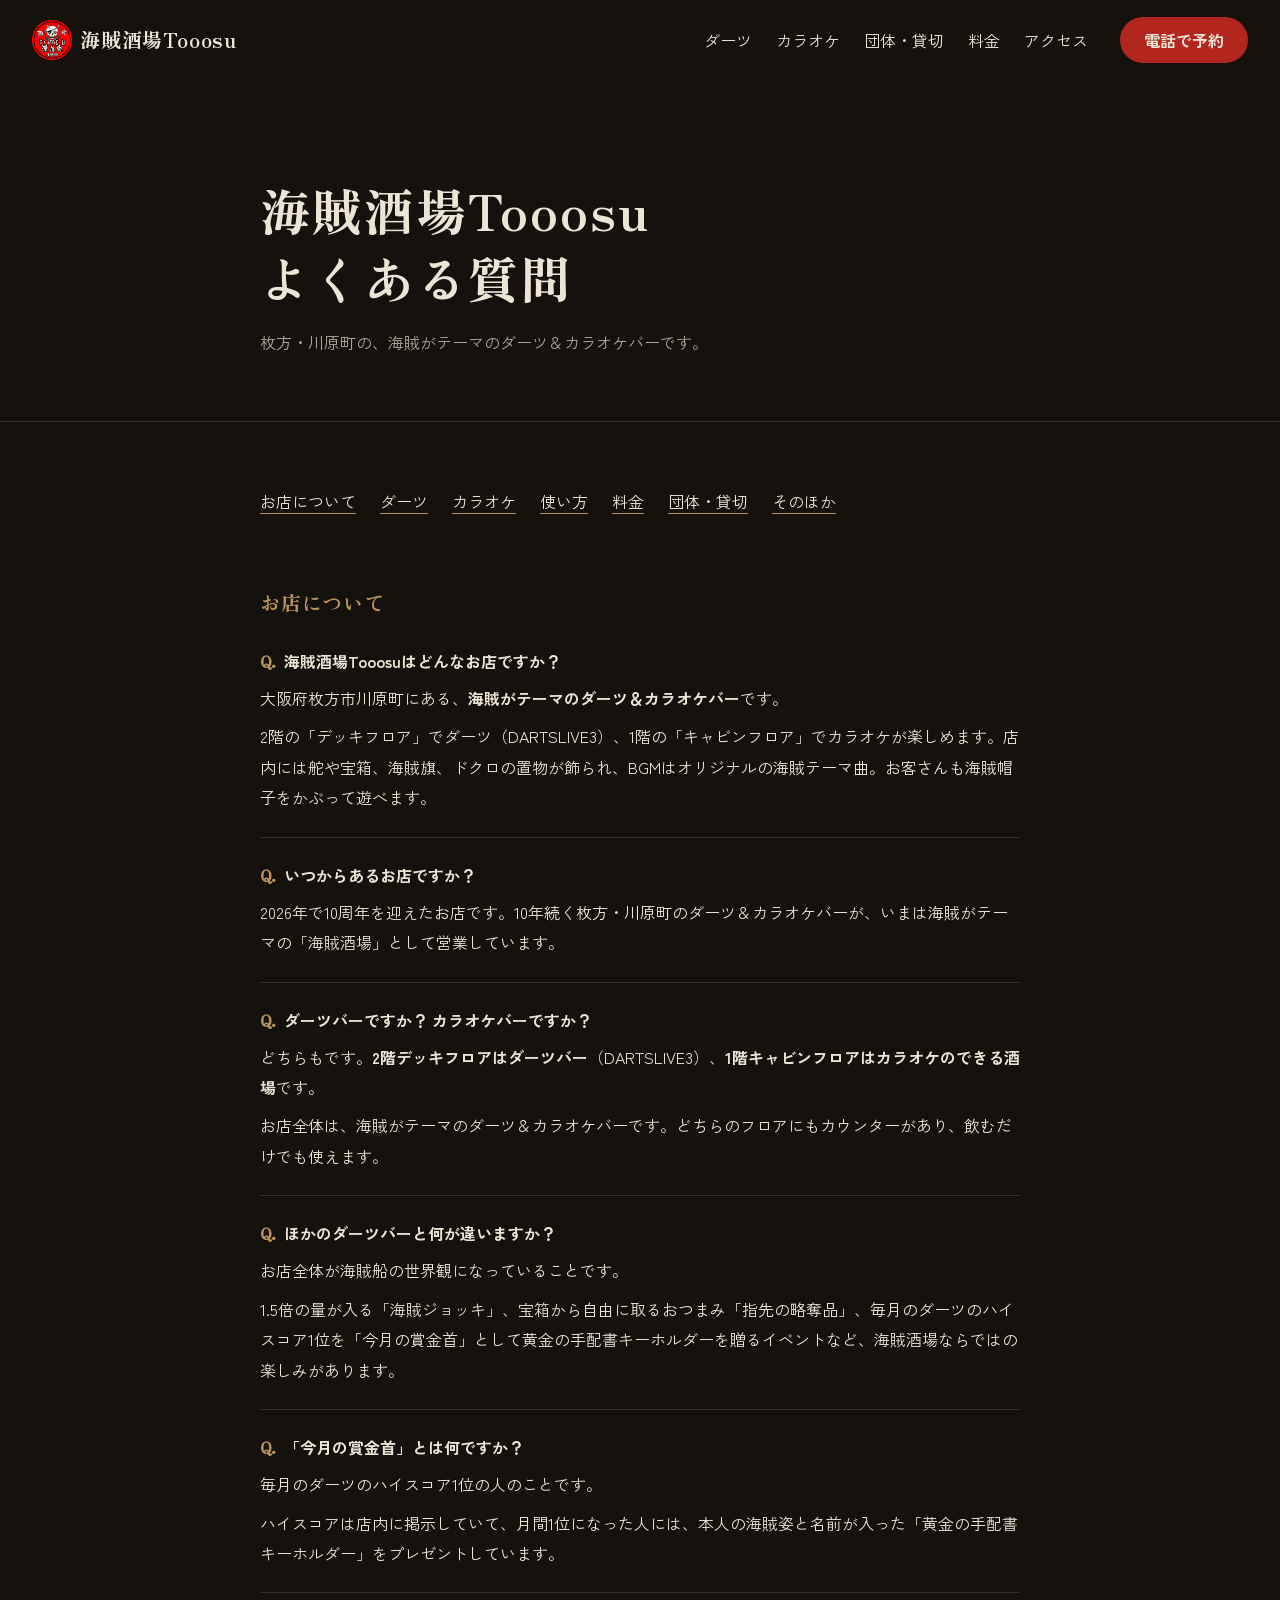
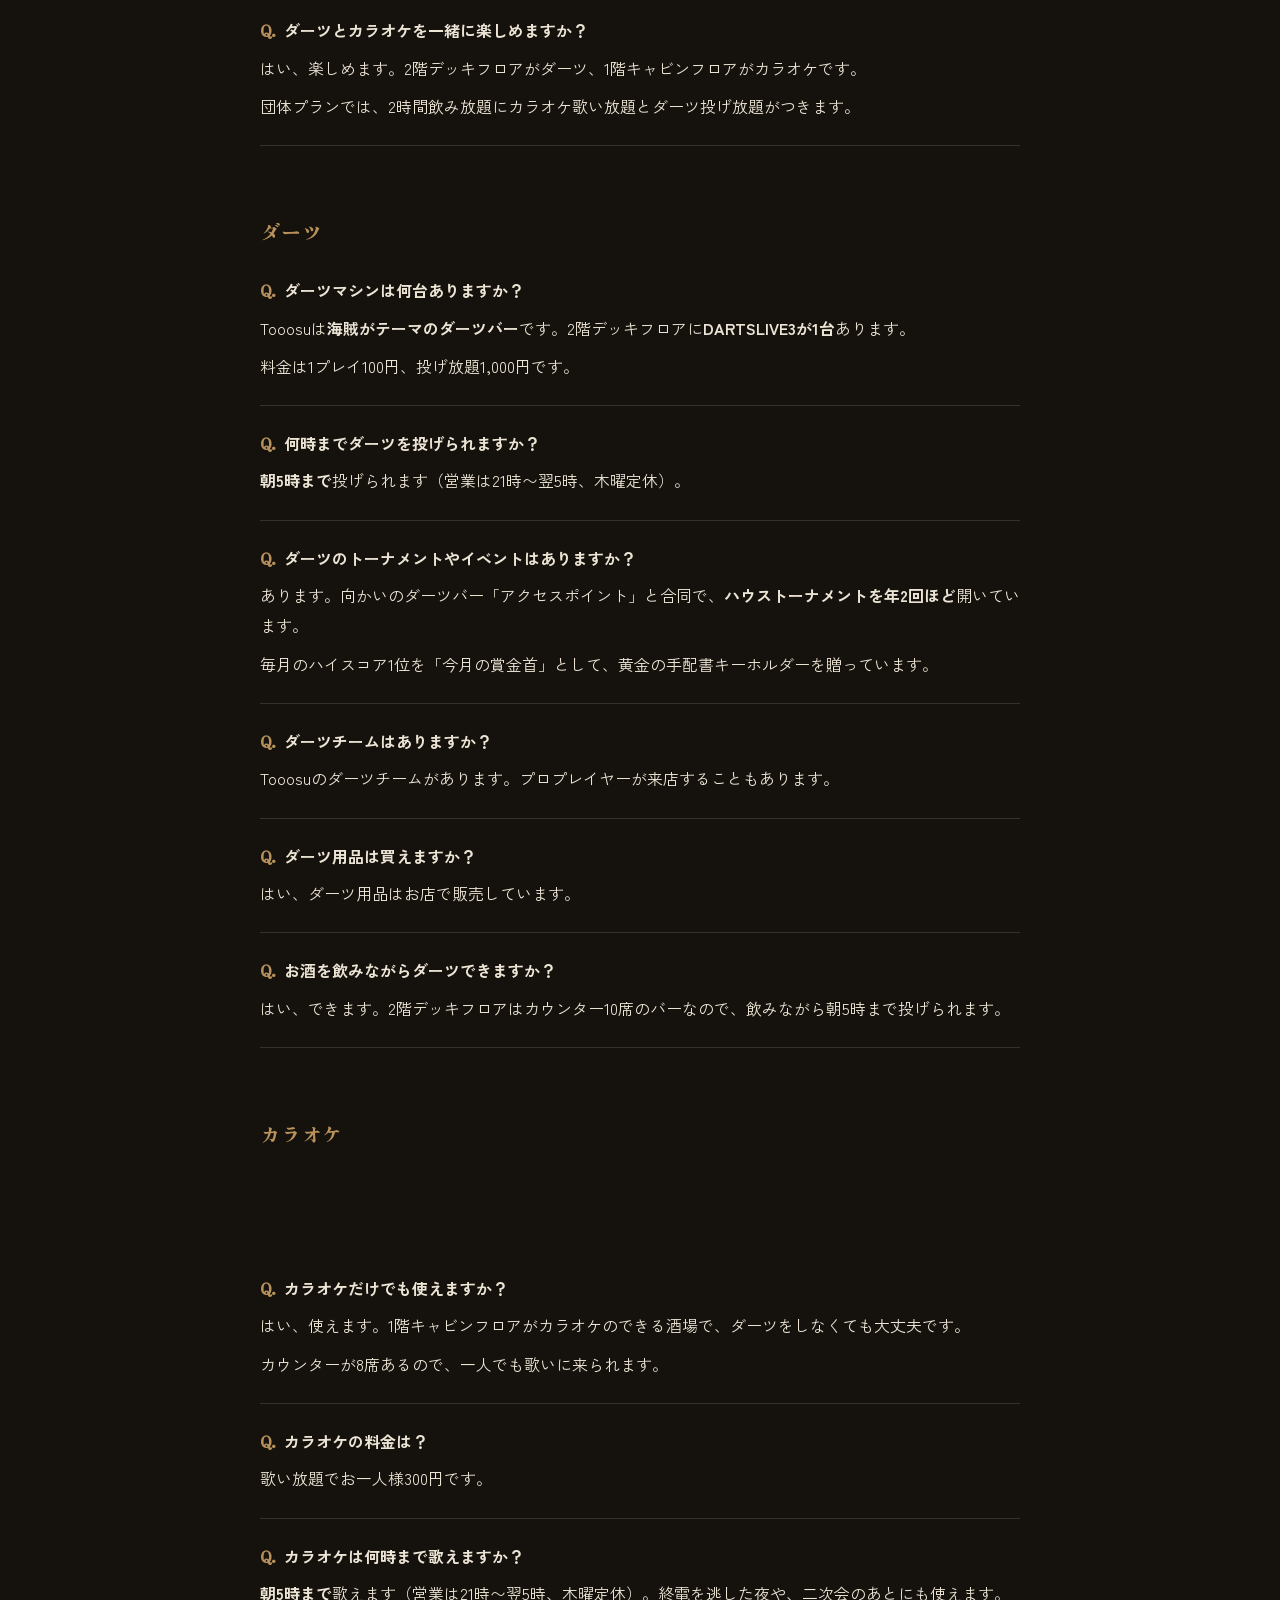
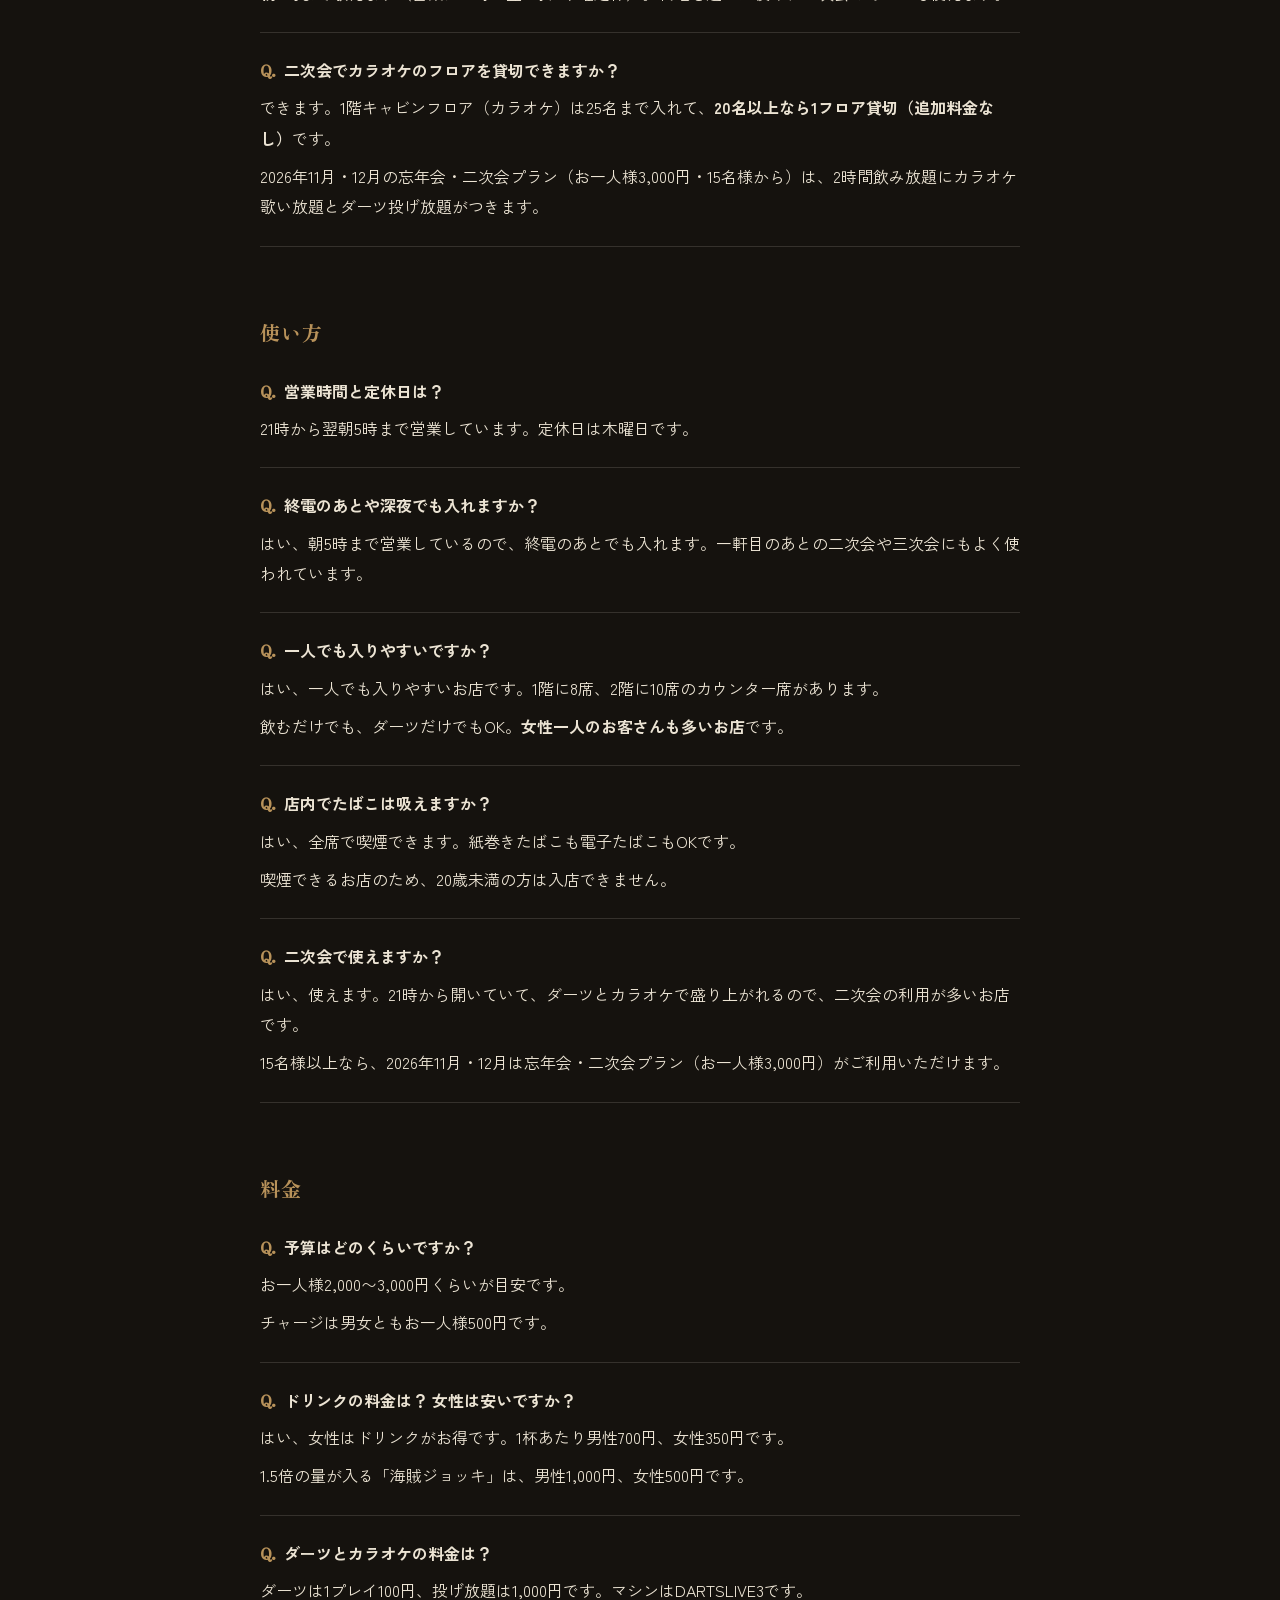
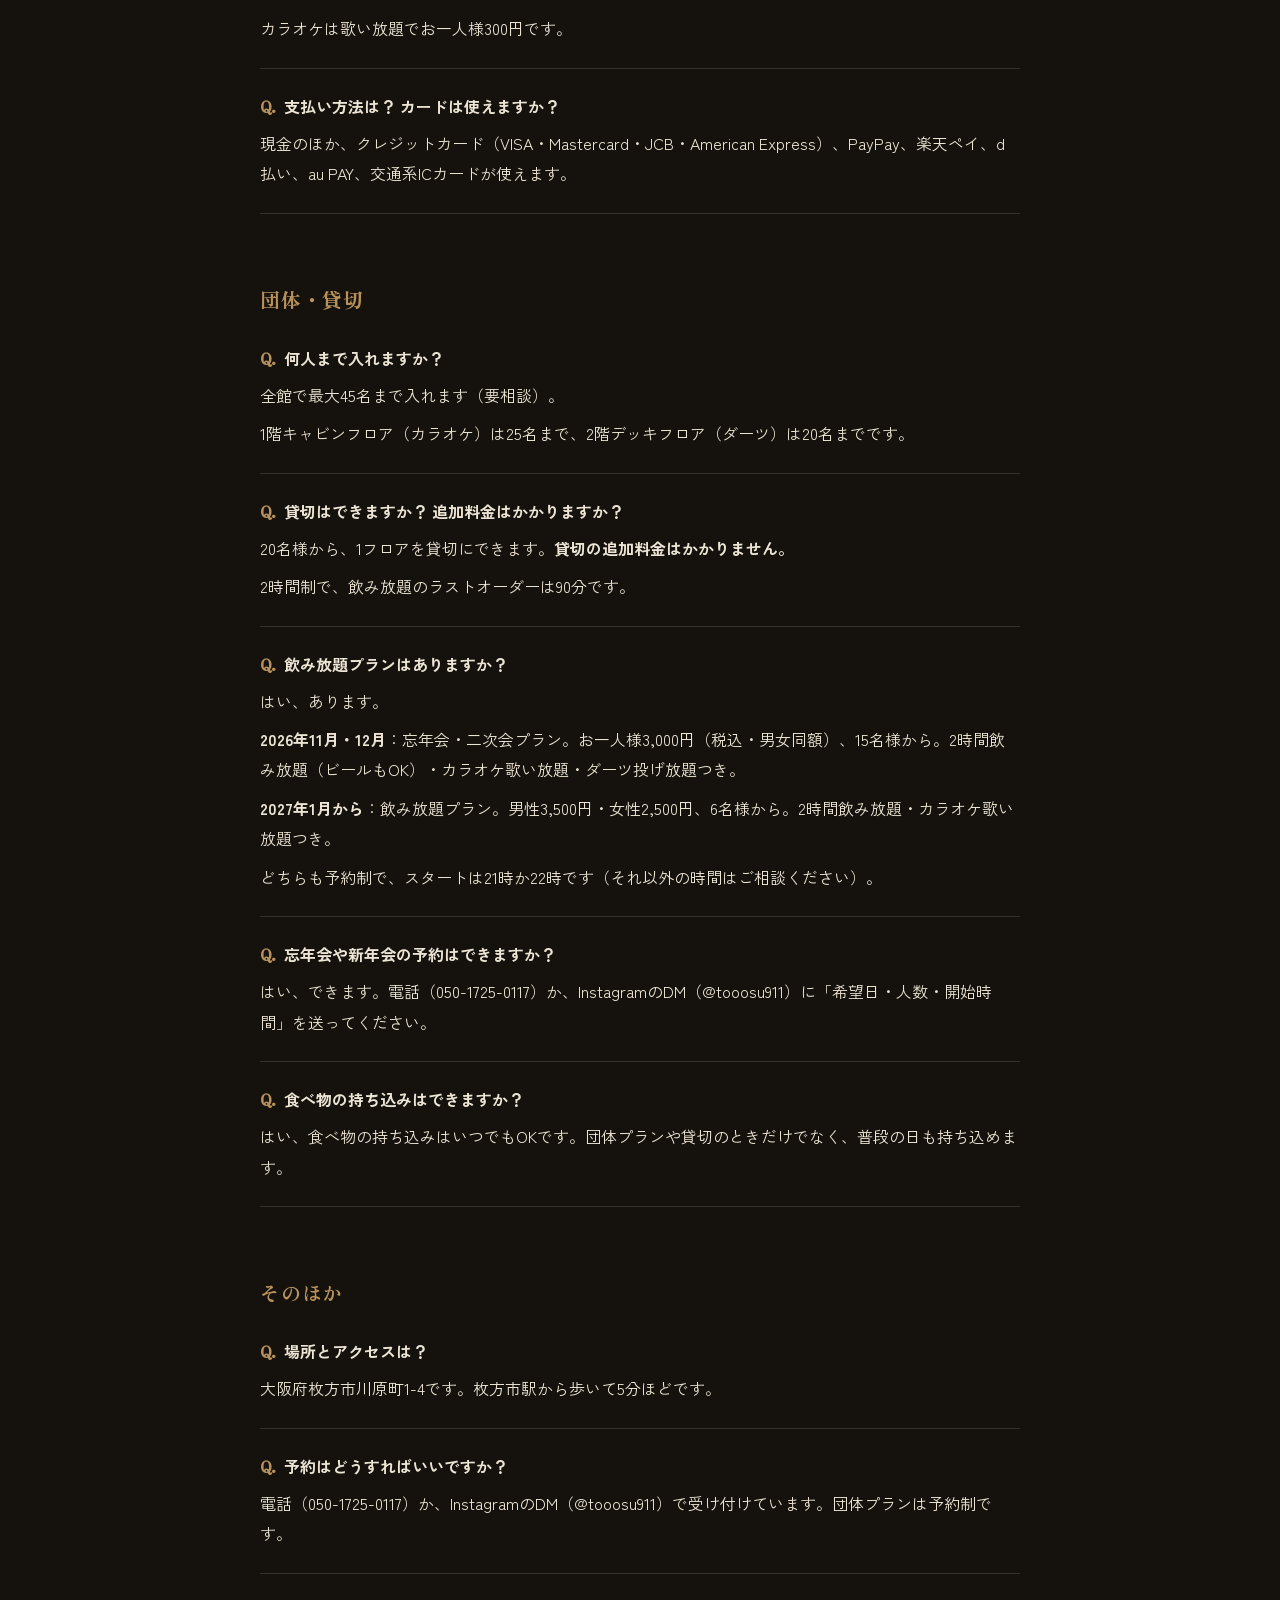
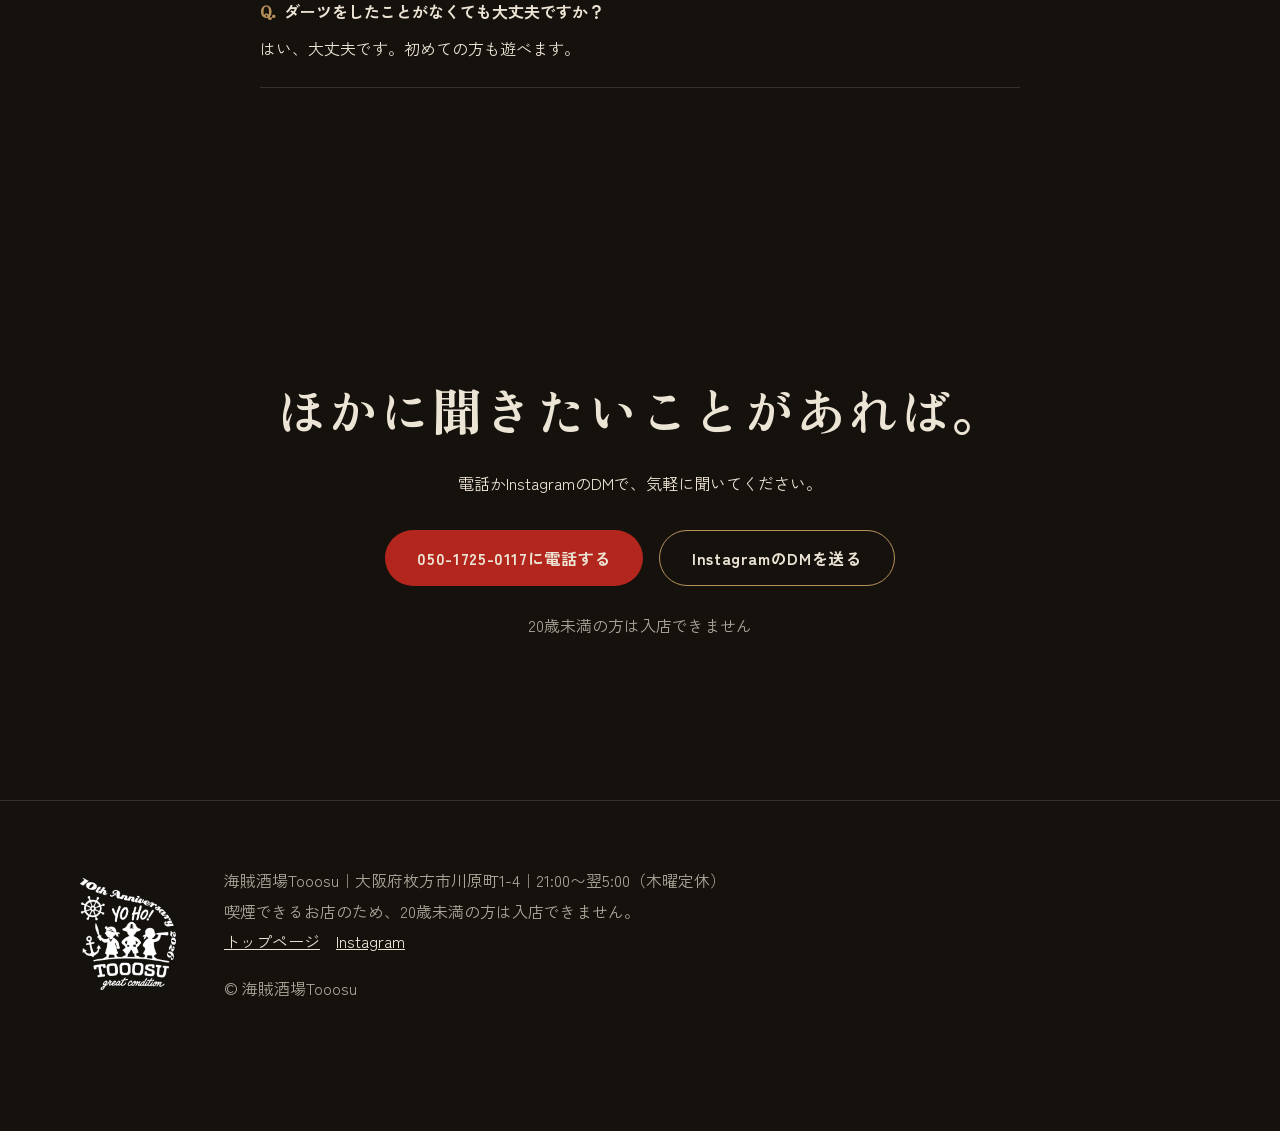
==== commit 229e6fa5: "一番上を作り直し：写真を暗くせず左右に分ける・写真がゆっくり動く・見出しを「1階で唄って、2階で投げる。」に・ボタンを「電話で予約」「DMで予約」に・CSSに混ざっていた壊れたデータを除去 Co-Au" ====
--- a/faq/index.html
+++ b/faq/index.html
@@ -34,7 +34,7 @@
       <a href="../#price">料金</a>
       <a href="../#info">アクセス</a>
     </nav>
-    <a class="hd-tel" href="tel:05017250117">電話で席を聞く</a>
+    <a class="hd-tel" href="tel:05017250117">電話で予約</a>
   </div>
 </header>
 
@@ -355,8 +355,8 @@
 </footer>
 
 <nav class="callbar" aria-label="予約">
-  <a href="https://www.instagram.com/tooosu911/" target="_blank" rel="noopener">DMで相談</a>
-  <a href="tel:05017250117" class="call">電話する</a>
+  <a href="https://www.instagram.com/tooosu911/" target="_blank" rel="noopener">DMで予約</a>
+  <a href="tel:05017250117" class="call">電話で予約</a>
 </nav>
 
 <script type="application/ld+json" id="faq-ld">
--- a/assets/site.css
+++ b/assets/site.css
@@ -298,83810 +298,30 @@
   .scene video{object-position:55% 50%}
   .scene-copy{bottom:32px}
 }
-`�cyK=%�."Q�g��u��!0�G����m<�	m�Y&��9ڜQ���NIfo�G�f�U�I	/jdqZ���V�&Tӛ@�wJ�6d��qPS�$c�Pޔ\C�S����hs!<�!�^��q�������-��fS�$r�.�HV�7�!�6���G�"�Y;��aI�6�B�j^�����C�Oဘs��c�9�Pc��h��ޱ�"�@���P6DF�J�-�����%ѪKL*{���ʷ�>�dD������VX��jt&�RG���J��Y-���-�>��������"0E��C�&���1o6�f>M��(�?�};>)�qfX%<����'�Э�e��$4��Z�R�������kq��
-I&�V�~=9u��'r]��^� ����Ws���P���:�!�]It�
-<r�GRA��/��祳��b��k�iv-�)��B�^�6%ʬ�8B,�"���y���jB�-(l��F^K��&�   IDAT
-��R'�Xp�f���S�2-ٷ���W� w<*eC
-�ڒ�Ne-�3-i����.�WǓ�Ӡ"ŧP�e����9��/�nQ-ɱ]x:������;� e�� ua ���δ�t.k( *��X�a��÷�z�vU�ک�$�4�����ċ��aI-�Uw%�[UeI�.�i��^�ü���U7�j'<j �G���B� ����8Q�`�К'b��D�-�*�~�����-�v�P��=�x�}��--��-D:��F�t+o��Tڸ���r�0-)��(2o���e�U�@�ԣb-�/4�K��F�z
-81-[�-z�Q
-�-8���<n�[��̣� ��Q�K�Hbә%��?��M�Z(xer�:�v)�A	� �c�ֽ�-�yu�c��*��!�N�H���-׽�3-�-#���q�E�5S���6�G����f�˲��G�ږu²�)����Ax(  �V
-41��RZ�D%:]X�������z�>�"""h�ʀ
-Tb7��G�Mf��-�	��J	��w�,�-�^�-���%�[�u�IO��WU�������-%��"�)����������
-KW�X9E	.�®TE�ڶL�F6V�R�A?�l)��qK�W���@�� -�*=�s��S�{��d![¦ٹ�Q$oh ��U�H%I2ׂ��V�.�H�-�\��䁱n��1�,��쇲h��C�O�9�e0�;L�y��,�=:ڵ�b���a�4/����5��-Z0r��IW5�X)-��Da��O.p�~mW��2����+K$7�-�	*`�H�q�01h�&	-5c�5�7x��A��6��8~��}�� HE�S#F-��vE'�h�4����3������b�&-��aYJe;�ocY^��U����3�1-�5k�C�Q�d��H���g7S���6���#�C-¿a�]�C|�b�(i8_Ϥ��H�-1 ��X4��9	 �.(��[ր�W;�G�-E�C�-$��jR�AX9	=f���i���57qJ-�A��ěھ��C�@ɗte+�@^ ���-"i�c���.��fɔ@�a@����z�We��å��󳀈�A�A��q�
-p<��ܐ�߄a�#l"->�����ǩ(�=bPR��V]<�[@˂�['����"�!�i������v;pL�� ia<�#Z�0-)��+-��d���G���g!��A#dKj����V��gpe
-��PV�\ΉT-�=9䆬D��C E#���U�6FJ�%���G�<���.F�-�S-*u�t�-�T A�ձ�S:X�h�
-��+^h$'X��5gl�
-�z�m(R�L�^Rn(x��D��V��j�p�f�!$yD��6���(�--�Hͬ��}P�43&g*�������|���-97�U"ڢ-}q`"�$���k�oo-��QzrΘ�zP�b\�-���CD��;MM]�{BXK(�f_����2Zo�]��~�u�Y��Q�gE��"P02�-��-���ż�!?P�/�g��2mk_r�˪I�x
-�AP�&@R��{O���-{�ZZ�+�N�:���_�3��)���Q^S�J�Q� [E7%�ۆ5Be�r�7�;Mm� �߬$��`��· �Tr٪����mC��Py0�fgK6�-0�v%�-�-;�-u���:�9�ƭ���;����K�z����O-��#E�c�T��0W�G@|����c�`cU3�E��d)�V���w�~�A����퐚w-����j!Rs�\u��d�W�XU�Y&:��0���P$�b�
-l�n-�H�m�A�yl@� ��-Aw������W�0t�B,�o���P��oR�X�q=�@���8�n-rky��0�R��5-� 4�#�W-�Łh{1~e<�9��cI�z�#���0L�C�����̤�fI��ׯ-�Z�&�4d��g���*�V��F���$��:��-L-�����.MfB�[���g(�c�M�oT��z��}��Fp�-����]n=��������E	�10x$����~��<"e���(o��&�6-�-�-*�-��z3��-ˠ��?*H��QIJ��U̽�#���	d��bS��FGaRbe�HkJ�j����S|��4�f��%��fΖU1P�ol#�+Ԫ �l����1�(�>VK�&Ѝ-�%�eNE���{7-�T9�ZI��M0��[T9<�bf���f���� L��/���TW�<y�yzk0D��2FA��I��g�
-nz��Y�C����-í�*t�V�� -STf�-���phjm��%A~3-���C-5�����8�&������l�--l��T��dr�0�BX���4�kK�k��#\F�1�с$UI���޽�2iɭ�D*��;-4,3�gP�w)T��#X"�����^$,ڎ@eZ�&~��z�A1��8���-I�N�WEQ�C�ضξ����������Z��F�l.o��$�.���8��.�׬���O�=CX�<����bm[b/h��Ao�)�=�i����6��9�޳Q����%����%�ঁ9kPzs	��t��hNP)� u��U	]�ۺJ����sU�mVM-��_1g&dӢ�o-�s���-����H�q��T%ʭsN(�H��ƫ��K�6og�H�wQ�L��-�c������NY#�V-�
-�;�3���B) ����"8��cc�_��� (�4R�6��D؃��-/��W�5cm�и�����T�pi��m�L�ߒS����,��ܺ���4ī\	����t3?[�MA J�_�G�(ӵG��-Ke�DT�Ԫ�x�B�o�+��CA=����D���?��L ���<}��!�� ��L˙���'��-*��o類�>���rk����S$gz��u9pYv1ٓ&J��pd"�:��cALA�ER4i�@ر=���n��\W�D^��l�4�-�<�/�*�4�+gV��[,5�9-B+���xM�><)�SS(�A4�y�Fh):v�n-I�J�]腽�T$� ��i���}w�th�����-4�� ��%t��ӵ����@��=B-p�����6�-uQ)�Ymꕚ �;]��?���̃�����B�\�q���-�w��y�*�v�-E���G���E)52���sU�݆��jo-\)��J���g��_����u  �8t^�f��̒rH���6)iN�t7�LM7�u�)�!�iΕ�*5-O�ZYtɽ4��6)�Q�"z�
-�`ۀ����-\*�i-P�"c���N7��Ֆ�����2 {�P*-����<���]�v>o�]��6�Y-��)�u�6�O�N��;��
-�������1�Yjw0�_z�A�r���� ��3L�m�CR���/��,��R�L5�x�-#F�έ�|�i-эr$��� � ]-���G**l-T��'0$��-lF-��b���c�X��PMP�A��hx�t�-?����� o �͒���5dHr�-x�<���yz�Z�b?
-����hQW:-������-�3���D�l-�`�	���)�]6��f@|�TEt��[�aY-�QcJ<bA��C--��͐4���];G�s����̮�r3���x0
-� �Y�
-�����z2�v3�S`I`��\z�i-�)9��\��&��dt ����н3@�?��j������`a����[uZB�~E~;(/�pw��=5�RO3��$����c��w�C�"�3��aPdyЦo�/�?ś1��@���&WF�3A��2|"��06����`�e%P�������-폎ϵ%��x��_�j�P-,�-
-+�Qo��lh�khI�EN���*��G�A?��0���Qm�����&��17^�CΟZUV+Y-(�X`,m�0.
--Z4*�ofEt�D4.w"h	[��o�K@&�)4�ƬA�,s#F}������l��d&�"g\μ��dd1r+N��2F�u,�-�Q�b��I{��G� ���%.����oV�(@�.���gQ%�,
-�Cl<-I�-~@�l7�$d� �TG ,��W=ҿh��/�@K���H������m ���C;������   IDAT�4��2�1�#�Γ�^-�h2�I�e����Z3�֟|���ҭk��6+K���hAj��-�a�$?`b�� �T-���[���'�Z^���-0�-�		|�-ؽ�5�-�9�Hm�� <�D���GP "-X�m�k�P9,±�-��r]��G'j�A�� �-�Ut\�0M>��/3J�+��-9��-^��w-��eN�tt�2;��(D޲>�> ;��)H)��C���_'C����h�j��!\��M��cQ57J����-��PcNRK!wh{�A)��4�q���I��r!��m����QgÍ.$9E2��;-�o�į-�k�Ғ�6��-y�����mD��l��� ��-T�c!-�N$'�!jG��-`-�&4�P$�^����4��$�ݣ��C	|����?X�Q-_�3��j1��kq5Z��4@�ծX��w��YH����%��S�-�;u�D��&&�C���X��fP;%ˆ��HsX~`+�k��Ej�<�6�r�-HȦξ-WľfP�fW��`0�
-0�89H��f�`#X�~^�����-t�/.��vtNh{ jAI-3n��-���/d��g�Q-7��NA-���Ȧ7�u>0j�A���g�׬�[;['�47/�lQ�ep��-e���p���C	�u�����!�IN�=B��ʘ���B��I�V(�4�C����B��M  Յ���d.&�-����}�1�����:݁\l*��N�X#9�`CYL��*%x�/-��C�K����e�A�A��-O��u�e�����+���-6�Gf2���kU�1M�R� �-ӆ㨂XZd�^͉�ph#����-N0��,d��Q�O�-��a��c	J|��j-(���b�"��p$`0jF�-����Ѩ&7ƪ��-P}����-J�6&�=�����2��Dx�^�:--�h��4EJ�
-�T���܀������7�a��YY��1����j�x	R^�>��m�o�+/-�[��n�"m�(?�t��������W�-ӮP欽R�E<[Q��n^OP��&�=�-�s��+�5�>�F�� H�In�`@=^*ŝ�Y1��u�@{����mhXP�?����j�g��|/��Z0d��!�a jn�-���C6ql^�6j-|��h�f~4�@���{�[��@鳱��xԒK���*aQ�vn乚-�9"������IM4���z��6+cI�Y;�΃@Z�-�-B۸ԁ)SS��!C�Pv����uQwk�~�{A�q�PG�t��ZOڎG���Ʊ-�/�'- �=��s��-xo��AR^6;�,-TEL��J*&�J.pd-�닄�T�O�� %_+-p���%�6�)�9�������B�M�+��39��z�n��"�܄��U]Y�a�,�/;E<���������#�k��śd1k�A/�$A�D��b���z��e5����U�m8#�-T�[��.�VGo-��j!�T-�L�=sDQ)Ľ��?w�-E�
-T����#� 	x&�\�|B��B���o�r���;��tL0&)-0�P�V�#��$����c�QK/�Y���t9{Ƙ<�I�-W��-�l#�)(�;m�-��V����jc[�c[`x !ƞ2+�B���D���*�J��`���JHa�@()�ɡI���"��5�n�K�'����G)�=7W��#}�k#�Ԃ��)-k	����,J�\��Ǔ޺v,G�-Z3 �'?�xA��{t�^��O�H�[��v�@E&,��Z�'E]-�4-=d�OA-ɪI�pd�<��F�ud�kmH�{��>ҺH%\����&�%V7�d��z��ɇ���eel-�-�R5�f-�YA�Y�E̊G~�R���Z��%��
-P���-8�|m5ô*	�{E�S���X��<�-zR-q�x�&ԈG����:���&~�,�QɁ=|��;E�0qx�GT:�-�X� �h�Q�([-�3��X�Ж!�b�-H�ǣ�v���N���̢���X0T0
-��M�����z`|�f�b�H-¡-�P6�u�G��y�jX��-$��H4*%4���� �%�4V���ʡ�-���G��b%O�,�F�/�X�fӱ�����@�+4�x -<�@���B�OX���M�F�Dٺ-�B���������-�ݗĒ��� ���)4'���چ%������4����1�՟Uԉ�emF%�!h!-B�����P��͖��9`:��J�@�`Q��-V�6�h��v[�l��7��Ƴj�<|�l��I�s�	Z�� ��	�-E^- ��;J���d� 8\^wۍT�AP9պ�K�2N�q`G!��ؤ-��I�Lke>�ᑣ���"j�	�Ҫt��>� �R��O
-~��y�6��R-�U�b��&m{�j-�b��-KY��Zڴ�P��81s-�l �Zցf�P?���h~��Z�+V�����f�M�Bza�&a��ml���M�@����+�eť���S$-�N-�k�cS���sLJ���C���xK��O���ͷ�5�]#�ݦ��ą���\�G�?`}
-;̗�q���j��-7� �)��Z���Z�z����s�-ڦ-��.�X�`�3����ђx�h���_C^.'�%)-��0���+�+Y�Z-b/��ch]�+Ő3kW��k֯5K�-����$�1$��W�$�k��K�^ ��h;��G��Cp��T?�<
-�H!۹Q��-bY�,��2��w�����.���O��Ήa��I*E�wD���6�&-����	p�-p��fƲ�������	�:��\����B��-F��j�(`�.�9�Ou q�1,X^�]�),9h��VL�i/�4�����Pr����)�D�u'�����B�X+��x}����	ϰ�2l����xA1{�xD���</��(Ҩ|v6��V @$�e�w��O-��5A^4���Q��Z�JӲ$]�,N�{�í !v9Uko��,���TSiF[���h[X,9�)��t�4�f!��wZ�hŖPb��(��A+�	!ȣS�6���u��aa ˅�E�C1�T�o��Z�O�[=ƨ4�*��
-����̨�٦4��^(�;�Z�T-��N}�c�� ��x���H�J��-���Qf͚6d=������ɦɅ�5K��F������-�Σl<SLO��[��~D�B�0R��ZQE�K��
-�v��Z�e���m�)d�Ѫ,T�0> #�q+�/�b���6���x�t��Q�jT���Ƴ�N��J��P��QN��~<���� ���@l�|4�U�Q����rQI���B[�[r�u@4���� �5�<5�t%1�	�a�m�k�AXT� �^(�ҠD5�|v��N'��sO���<� ���	�}���}�Y#x�B�XAZ�zQ/t�M�`"��lΉݚ-�0o -�Ö��T�l�.�|�Ik��YH�2�6"~�-D�(��/$��]<*~Z8a��~��30�޻A�����X#u��J�D�HT"��$��e�	=r+,-Ď�.�~-cX���AҮ���$2r[�3���-Y,)�xi����Ld�o-��[�0��wA����-A�
-�ID-Q�R-Ϡ�}%l�m*2y��-7P��k��'����i�B�-!]h!p���d*Y5�Ԅ�;��]<n�L����Bф�G��<�t ���-{�Pj�H؀S����ˏ@��NI-KR�떏e�*Ow�_�fg��&�4����Q�3Rf�-k/mΎk�_ �����+9-W�ڡp�z�ځmd�������PO!�P�`t�Ur�F/�C-��YyM�#>�)��X,�'�T:�&,��GL�-�0V��@@�4)9vη��r-E%e�� I�������XZ`P�r4-���V$_,Iݖ3=�K|�C�m��)#i똚u�IT=�a�y����(�Zgh��IՃ�g^K��
-)3C�`e>^���2-�F��*`�E�Q�f�=��8Y,	@-�#y��G�/�m^�i����a^�6�xd�U'��B�G�]l]49!N8�ȳ(�?�8�lE(l�M�Hw�Ɩ|�P-J�^�t���/ʍz�����E¨�a#y2o�3�����H�-��X6_��#�   IDAT	=����6��ؽk̖���Jo�:�K��Ŗ�8MŞ�Wr	jS�36L�Y���#�����Ѳ�X5fD�9��ȹ-p���%ٖT�|K��'ܷ6�R���:�Î�`Z �V��u�OtOH���J%k�j�-x�ƀ9���x$'ƣ��)Hy����Ud�hK�����K��hj�Y���-�^�I>��
-�k	���8���mI_s�aΏ�po��`��'i�ɾ����D�r�HvV�$u�a��I���N���-hL%}���-�!��@U�!�Q'���1�}�%�;�����s$��c�\܊�H$�>-�<a7BH ׄ���� ��y�lr5H�q��W���\�ZQ�# �h`
-���D�K�H
-���y�Ȉ�H�G�	9�ү�6m<���;�*��p`��h=�XR���ǅ����M$%j��T��--�O�
-������IR8ۙ#�l�����V� �]���,S$"�%E׍�����c-!�-˘Z�-���$�%ư���	��d<h�[s�X�7"-X�͟[` !��PY}���LF��,`����K�����=ln�-�Y�<��4��73Ljn�.-%�f1�YFQCC�P	V3A+!Qe�WL#��JZ���ȃ�mɊL-[47���c}�>1ER5۾A��ۈ3�V6���(Z��Y4���"K?��hZǥ���'G<;���>�l�I�F�5%Ə-�JO-mm�ޥ�7u��o���	 jQ�5NP��JF��i���rˢ5_=��h�Ӻ�6Gn�Y*���[��g�5A��Q
-�`���c �D�A~J�$��ꎷ�D�ċѺ-��v�9n~�B�ĩ��_����l*-F�u�J��7����K��E��"�y�Ia�kI�"��ZG,��YL\ �z�(--�|I94��D$�4��_���s-�;G���CS���fg\7�rq��QU�s�U�����P[8b%j.�iG�-��y*M�#�},K���I�-5"�S=[@AF�HQ:���"���5 <���Zd�w�<��W��3QbE���)����-��
-=,j�e��c�;*���!��g�ԙ�2c'�x}�g�,8&5���f�*�ס�Ŗ��J,I9Vex������-?j�g盉HJ�J���_K�`����Hy�77\X�)�)=NϘ�[�����B9�&������*n��8xZ���I -�-P8)�K@��S�����-�YH��ujݺ;��o
--�QaKڴ�S����H$Jf9Y�9�ۄ�+b��1T��x�-��fg-�I��p8L�%��@�Ѧ�*�ljU{݇�1p��"8B�M�ӈM� V,�2�%p���G�������xz� dS-'��̢G��q)"(w�5�-Rɒ4���v3�Fy��f��f�Z-h��-�VZ����ֈ|�,�X��J�Pi<�NX���ک-�e�9��Ej��e��-8B��£.690��gz(;�-�2(�a�@J�r����>~$����/���B��,ﴬ�"*Ŝ5}�ZFfP�@˔�_��G�-����yꃏP�Z�#10a�2i]�l�f�=�-�E<��]d��kTE~$��YI��ӎ�W���!x�r�32bT��?bѲǠ�ŲCݑ��2�-��rM�Vy��G��f�mz�����=����$�СE�))��������-��-s��,Ĥ��(����\��W���+����8~�-4MJO�L��G����A�׋%���!�)9�)�--�w��M�I--�������fl�?�1-���%��Ι��x�/�9Y��CyЦ� E�<[�Y�R$�m�/9����d�F�ɫA�b���,9�M�7�� T��=�O�ѷ-�J<b���[#jƹ-�T��t&SY�*Qn��MΕ�212�Q��V7i-'CO� Ѹ_M�2[�d:MN���~lѨ-uTQ�Jvه@s(�oL9P=�*�2d-XdBU-6�\l~,ؐ�<qL�EG�%�*��d��|a��9P-gI���8eQB����D˃Cbo4��T��9+�A0gAnF���̩*�/�L\|�a�e����怶;GG��O-���aN��0�J'�q�B�V����-�⠄���-SD�H|���7��aJ<"-U�GR��0@��B�2(��v��BhFw~0k`�,I_d'�ڣ�M�n��F�D���-T�|�B~c��-��6Sj�D��ГAq��B��-%_^n�{/�����# w���0�-#�a��>)p���[��-O��C$,��ǰ8�XG�Â�{�z�)r][��Y��i����x7�G�H����K�{�w�m^��f*�.�����k��-���q�-�r��EԦUw�-�X"��gc^���yIX�g~'Pbe1�kD��+j-��mb���b�ø�g#q�T&t�w�u2-���l쌱A�Ɔ�%�����,-G��\�KF�Fky��@R�ac.�(I���$8�Pp ;ڊ�9��D��#�:��dV01�-�f��1b�fd���cb�����-��wS��Wqts����.�^!��r�ӳA�2gPr�Т̺�pA۾�cҤ�|ß⌢-��~@�Fy���0-e�9�`8db��p�3-�ֶ�x��A )<�����n<�ZQ)3,i�+ �e��,n�&A��
-t��'6��%|C�H��C0�S�@����<25�be�!t������r*�"t���L���*'�䎏V������p�k���tir�f�y�|��#�]�X�<N�#k	kqB�IZ( �	J���(����������2�jX��'a9��
-cPY�:k�\d���-@-m�B�⋴�J 
-���a���Ȝ65�b(C=�r�-���?"D�S�X)k֩�#�=�0m�q��L�!y�Q:��3,V�ڪ-I@�`NS~x��
-/����!	H��-3�1*��>i:�J��π#F�_����?��wjE�Dc^�/�%�z���-^�ZD���ʡ,���[o�����
-�n����� Pd����q�-*-9>����Z�����ۮ�M�K+-�dRBg-j޵~P� -$��'��QA�32���\;剤p\6N\1���L��˦���H�贐7�)8�� �!�D���e˅���(�W�Wz�+<9�����Bj"�9u:��՟ي��#��Z���5hJ?--f��c�y=�-�syk���Y%A�lHA�����HK�h�b#4U@ε�����0�2�����>=�����$���-6Kj`�*m�>�a�a:��n�N�*6@'��Z�Wi<���	S"[r�����L�;��n����x�lv�*	��-%qWb��-o�֚��s�:%2~4��p����=�i�-�@-����
-7�$W�5��We䱝��斛�$�rX\U�)�4��ض�q��z�gI--q�P�S	wvL{	���2O���ʸ�<)��٬\9���饚׌J�8�()~�-�#-��#n$�5���l-�~��(�<I�+ }��B仩�u�D��d" aE3ՠrk��RXK Y �QSr��J�g�챍����(ښ[+���Y~���ꠜ��!(Q�&�+Eb��,��Ȇͼ�,��C�Ekg��-EJײ�!B����0�� �\�-�J:p�j7�-������?��c TH2<2��mn�#�@����WD�_��o����H����wj--f��^�x�0��u�V{ �݊B�b�H?-2+��#2<�ք������t���l���{����ˢ��~�M��q�0��j�������2e:�m�J��c�J��=0�53�F�b8@�Jim�p��f�'7��f��W�G�G�Wya�6���H���-��)E�5�z6C}^-�q��
-Tm��0T�KjfE6i�g!�}���x���K-��[ڊJ$q�H����o'Z0�%	�:*ܴ�-au��M)�-��X��e����=B
-c5�[ U�H	7-�9�'c�ɏ����;革�41 Wϔb���s����8�8}��a�G+Hj(Ҧ+W�y�k���B�% �g;���U���=O���_��������F��7׍P�+7$��)��+@�˯Ͳx��XR��XȐ�t��Z   IDATfA{\[�#Jѩ� /iU���">;������#>���hA�'k���\�F��v��.�4e�k��'�>�.�o�l�D!h�.�}i٠զ �E��9�L�@�&G-��֤��>��@��|+�䗢3��z�-4C��,*��#
-��R�*hQd����uq`�*-��Ě�A����0ŏff�n<�bE~�̈���T8ʱ!C"O�Te��Z�������bR��(�B+�#�r�D�H�QF��8z�-�-��W�yI�r�I��#!>u^o׌g9/&�A��N2z� DL6��A�A�3�!���e+��m~~^gD�$b듊�����k��X$���õkHJ.[I���Z=s5�uz����A����Z�-�-���NV-�\"�M�;v<^e�-f�p-*����-t�ߣ}�
-c�(��6��?��%�>C�q�],�����Zv��ڮ-�^CD���P$�m&��� g�ͺ���2�l�XҊ+W��P}��F-o����:'��-r��hz�-d%C�F���'��n����ZbZ2�(m򑘉(�1-���R3ś�7�k���|�J(-{mז����1��-A��[GT�쐣᫬��?ٚ[q<`.mȵ��Je�a�I�	�`vV��Ď��In �CQۖR��>��P�݄�.��-��;����`([�BԨ-|�E��*'��I�R��GvY�Ja<	"0�@C{J�$ ��b<
-�!Z�B��+_j�4�
-dhU�%ec��f꼙"e~43�r&�a�{#��� ��~#���*y�mBG�D	���z��AL@��jn)L&o�j�w��ɝIy�\-�3^��f�X�{�|XP����#��8��.�J��"��9]"�Z�Y����0���Q��V��~-���ĴN���5k�=��զ<R���-�Ԫ��?S�W=���?��i�K�>�5-��-����B�i9k}�C��-�[x�կ��r�-ۖ�XΦ�� ��-�Q�[�N���;����&pjQ�n5��2e�g���Π!C�"eV��s:�Q�j3�w�'�rV&
-u-���K�j�Y��W�2\_���S���������������,�&L��|m�-y��̌2,�Ξ��9��<�,�$d%��2ډZQ�c+�u�2�`-��I�<Q�O%�E �!�t�>�-d&'%Hj���ķT R�1��`@����� º ҂WN_^���W�:��s��L"��fN���k�8�`bw�]"�Qp�Ģ��-	,��#>a$�h�ĵl��V�uGC�g/����p�\�jO��Q)�+��Ԗ�긠�,��a��,��h8Ȑ��T�^(�0�}Q�A�[���%ݏ ���,0Z2Ӌ-h��ꕄ�����7-Xr�<&n6*l@2w��}�$v�]���@��"��k�����AJʅ�鈱MI�-q�!�}#Fu�T-����%�-p�qU3{,U>4\�Vf&p9m��{iKeI��A�R���$�%@�k�v�1Y�m�5<�.+-l���d]Ԗ�����-|�k�Q�+�IJ-������D���Ω�:&�-y��%��
-�1<r���K����--%+v9�T3��+�n����̀i�������x�
-ϳ4�I'��I2�� �.��^�Z�t�(�)���%q:
-�nY�f�h"�c �)�%��V����ؙ�ِ(���đP��n*�L��T :G(���-m��6"�}GAT��Y56�hP��-0Eu���a�4���Ш���`�|k�бC�I���<��-&h,�As�	�Gx��T�jZ�����n��;�� 7_����\���rp+�-k��U�$g�`E)�K
-����͵=*|�Ȑc�%�T�!��4]'-h�
--q���mqk-��Ȃڱ-`�E?�2ɂ���la�MQ����h&��Ǐ�n����Rf�ĝ�
-����6�D�\!�ˬ<��}�PO�&��|��*s��2B�b7`�-��%�=���<�#X���]���I��r���<)]\4^�\�M#j�.-�k6��Y�j����v�MK\7E�E�N����"�I����/P��H���X�!U��>��9Bȩ�&/�--l��u[Y��7T�	��Q��
-m��)�{�����J�q�-@�ɍ�JrW.=��*D21Zm�~"2&��a�i=`Dv7;�A��N�j뙲�Y�G�);�G��U�𓐨���Y85?G�y^��ׅ(�)-��$�Br�VB�(��u-�g�Њ��<�z�C-|�`�$GAKUd"~-�s )��D�tRw-i;�P��AE_���Ԙt�k��2*��c�C�AJa
-�T��ƙ�m��h��Z�܅!�-�k�c��U5o-7�&�z�D��V�����9��pO����Y�Ű�;�`��C#���U��^.�GU�}��n�I�X�����3�9��y��J�u��AT%�D�����"���y�"�ҊF+��)V/�� �(Oͺr%�r`;��-�a�#� 2����P��$�n�q�-i�nATߐO��VYGT��T�ќ���؂5��Q�H�Fax.:�>֌G��^�^�rBd�9��-�H?�̡�ռ>���wS�!Y[kk��y���]Ύ�\�mB�e-U*Tʳ-sb�|�Y�)-w+V+a_���]�~��J����Q�)-9�D�F��c^FIm/�3qeH��-~�1�,b"(��-}X&����-@<���12;uA�-N�=ͪ�@Q'Cy�-��Ai�Gĕ	���L�$��4�ē��҈�]��6ޣ�*p0*v-ލ���L�>��e�&A��y��eDOE�6 �n��	ds�AU���Q�GD�џ�1��U�v,\�A�,'F��� ��A �G�V�J���ѠY������!r���� 
-*�_ѐ�-��Q����-�e�w*P�-F�:jhRr-Ϗ�?�i���{��P|���Le�����-��2]��ݨ�)�-���A�z-�Ȱ--e�AIW��T-���Sx-a�}��"�d8d'��~�%N���L����|���)�0c�nʮ y�-6��ꦃ�xw�[�J-�f�*�6�cy�����>�<5�6HJ�d��*��:<��q,L�8|W�V���,���khs�km������U-F�|s�Q/i-�`țs0Hr�Ѿ�mPƩ���8�w��v�a��I��C~���7E�)r��u����ӿ�(@-ڀ8-!�u-.Z���	�m��젅Ί-}ਯ��a6-=�V��A(ҭhI��ؙ�Ĩ�Z*?���xY�`�&�7��D攒\��bx�-;�#-������x�/�Q��#�EI�&rɆ 4���Q-��C���s�����pUCo(q���-Le>�Pӌ���62r�Wi�6R"$�G�@��z"�G-Km��-W�z�H� z	�k-2��/���t!��4�/�-1(i��\	��@��K�Im>�;c�����n��s�"���W��\jw��-���L#�0*�A��:3T�x-
-�)�eW�b�e�r�x6��B�.*'[Z-/��[����H��G�
-\�J��񈍿��r�6Ao�?�
-Q,?�"Eyx#?4<�$��20�0x�`-�"#L�����Cb@
-v�*�W�g1��ղ�gp���G�Qj.�}e�Ƒ*�>�ȼ��F2Q-F�k�8x�9Z1"�J��h�C�W6�Re�u��+�d���x�-9 	�	&��Z� ���l��j�$ wk�{�^�O)"�~�ϒ�Ch�-��y����G �Tܠ�+-d�D�-O�З��8IB�o^ t~iN��
-Ђ��/X'-��B L�X����\nj^�+�����-�̟I-��R^S�̊�9�2����2P�H�;g��A�K�uFR�Ө�%�����W徛��쪘m���]Xs�-+���@�E��O�>�ɖ6r���y�X[������<ψ?[8�ƲxҶㆮ��2�_%���̯tsJw��A	xS
-?�Ս����@K��Au;h�-�u�P#�-s$��q�Ond�c��t�J~�&Jt$īf�1{�>��W�Ӆ�D�FU�%�e�p"h<H�]oWCQ��: � -'������ނ$#I���uJ=xԪ~>3v�(   IDAT��L�(�6ݣG~�Ȋ!@�m�*���z��-�d���x}����U���-�;K�%�k��0�l�-����_V��-%B�L�V�jK"yr�xg�n,�x�9�-\7~������j�/t�{����U��@�ʳEA��L�d<b?TxX�<
-6M@N1��-u�i	��6��T*LK#�Y����a���"�E��?�FRH"w7��U�'-�J%r�&�'��u~�TQiT!I���ir}^]��vټ���r�Hw��P�M�����
-�m2��;���hQ� �*����o�a ��A�.���r7���Ɖ�wb+qT����8Y����vC��l�}�������g<$�8���[]J���+ŏ ���������nz���)T������H�ZW3C%��{����h����m&�(�p���I	H���+5,)j�Q���~b�v����$t`�>Vo`�'KM��؊:l0�}��2�����*�s,ʢ�a��CĶ�d%��H�%g&��YH-Q��-s�:7:Q�cV���q3�WNF��V5[�.$�)�2��b��)�O��1�l���L��M�}��H�؁JX���ne�^�p�=(ILQ�]��ֲ��tA�G�-kr᳗��6s�P�-��ƞ^m �%�y���H���<�t-	eL-I6e��h3`QV"��. hK7@���lc���,X��F�," ��u�����j&��1��h�a��!��	����q��d���8��E'�-4a��{�]gԓH#����B;�J��W��*�P�^h�Y������-�L��S���B~�-(��a�H�����%�*贠�/K���;��1�����&J=h2n�<Ą-��P	�I!X�o-A]5�dn�N-��� �q��I�J�{0�;�<T�<�����C�ή	��8����ޮl�b�ET�P���zK��F�$�T�A>ꛞ�-�-�<-h�;ZXp{�--Fc�4�F(ǒ�#�5�\��6$`x��C+p;+���m|,�~7���ݡ�j��,��-�Fhx�!�]��g�#��B���Bۘ���!�*s����T�0�GG�B�QO�-�p���c-�-�#�:_
-�))�� v�4�-��%-��-��W�S~�-��c�^�����E�N�'FRmd���%�	X=�M3*�a��Z��<|#��̄��5���k�d���zB��� 	�m������dM-�lm�bt��4ǡv�v��Cfﮡ\���];F�&��tuˆ�~�-!ƙiBP�&��Y�[���Ż8���@͌�ZXs@z�(���_	�#FN���7-�$��=P��=5�h�@#�r�V	���#�Rk�Z��"S���Y����QV]�DmVb�n���X�n9�����YS//�'t����A���3�٪麲	6�uT��G-�a�h�e�Ys��l�S&k�tJ$��#�5Pټ�#�(�6���G-�Hv,�������e��-��s�;{��-5o�H_w�$�~������B=�p����=���,ODl?O���N�z�`$��'�H�jY��������-�B�-d@]<��-)��� Ibٕi�)]�Jf�2�-��:Q-�6@�q��B-2hTm�e7 �k�xk�T+�@�J��aI����t|�f��V�#&<y�W�3��i�jJ)Z	Y"-F�� I,��Y�������m���:-JtE,��Q=RHT�V�/����Z]c-SOOd���Jj��~C���V��)��u��"�V��Qm�փ:`P]����Efdr��-*e-�eS�'ǒ��Y�T�Mչ�1�ۀ�nce�<�փ���)A5u�4��(
-�RUH���tn����fr����I�^k����W8&��=_|�<�7���H
-��Uy�㆓�*�S�*$ã
-C&��kR�\�:�%?ZS��- ���Gu�[��Vk�cx�8��+ބ�t�ru�>&~ڼ�3C�N�F�pW��W�u���"�-
-ï�"$��@-��(�Oka���e��u�ؑ����I�\���:���T@�"ѵ�6Z3��-��z-w�h#��*ݿ�$PC���E~���E�B�A�Y8VΪ�G �K�d��Y�p$+��N:G��(�#��B)NO-V���-�����8ɠbf�ߢ<���y��{�ЃGz#-x�q-ew�-9b�	�y��n�<�H�J������3n�ܙ~�+Ze�oL��L���Yi1�n��g��C�f������I \dsձٜ�3-.��eSxi�6����S���g"�.���6���g��c
-m-�h|%�gC-r3��ц��--�܁�Z'�����k�$�T�4��x�
-ۗ�-�(���-�|�-h����J�(Q���p�.5�-&�]-�g�Vr��e��^�����}1j�:�:߱B�S0�W��ѢBuE�@��1"��*�i4��#���P1��-m�k�}Y�(p �[��I!^J�f���PqI�n��C��#J9��/< �<JW�g"а��D큩�U�R���,
-�R0�xd�a 3hfgz�dH��-ŷ�mȼ힥�Ji������.*:���-0�JgMZ�`ܔ�	I�'�d��Zv�}@���7�-Z��:{~��?��-�Z��,��4���G�����fĝY+��v�t������!�Vy-�"Dk9,�-�.�("Az"_��k�KT����J�|Hޟ�a�е�����l@���jv4y�V�<b�(9N��O���x4X�����y-_���ڇ:���7iq��]�L��v��%�d��˾��IHne�!e�I�����⹪a����ۙɣ�-=:N����g�ZW��wa|U�ͨ����F!l9�H$C)Q�|��U�#�b�PU:Ņ`T� [X^�v��J�<j-gH�E੉��Uv���1~�F��({&�GbI9K����t�Э��;��d��?�l��#9(��Ar�U�\��l]���;�*Q2E�؅#��@���ߪPt�� *�=��<Z�H�n䍯"��EY��-'YC�%ZM���~Oh!�
-[�o��pMc\�uH&'-T���B5�-����I[7U|S	�����c"$����xޝ)�؋l ji-rKFc�U%P�} �%��c�ڨ4)����e��Mͨ"��k�v�@C"��G ��*6q�,-nke󒴌�F�y3�J���7�8	��dm-�����B����b�l��qB$-�8�
-v�,)�fbRh)��P�tjE�"4$���#�gl�>)�Li�O��D&���2VD�G�Ĕ�es��NX>։�n�5��:�-B���-�י�ӡ�H#-h7t���
-1�-�b�.��̧\��I�N�S�v%З-[P�<39���-�jJj��uV���%��]]�A\� ��Y+3��YM-��&��G!��1N��(0������eZ�?f������p-[���9��w�_�zs�=��`̾=7T���	X$�Guޣ6"��t{#xˬ�-#�
-��c�n��ɉ*��yju��  \�7p�U��AV'-1,��E/�L����B��O�.dTW�ײ��A����г}��E��������9�b#d�kP���e���E����lh��` �-B���>ܜc;�A�DL�S1�Ber���%�^�� �c/\�$Nn�0�`9f �;ŖW�G�yP-��#ݠ�=s@��k���t/���-�o[p@�#ݳ��w�JI��"Vl�FDw.��T0�>�G�ۜH��f�_H��@�n�ߢ-XX��+ql���V�Jh�B���-��]?����ёJ��n-�l�sb�$a �0 ��o��7�Q�-�X�Q��-�6��-h�R<�#.u3Y_�R�FvHU���V8m��#JA�"@����	�4x�t9� �^�X�BXD�I���)*�2�1�d�R��2��H�X�!p��]�����
-��6p~��-n>.��tč���0C�+y�Z�-pKKŬ�(e�(:k>�Xzm��q���(�F�[�| �ӥv�i(T�y��e����Z-A���-��*��/-�x����������]�?29Y��`p�	..(N�>��QA��%��%�! ��J�1��,QȎ+􀚝�-H�   IDAT��u^9H-J, e�Rp���-�Yt�>S����y��d��T�Z���* lΏ���T�bl�N­�kf��/��#�x�V����J��!I���B�--j�ٮ2U�eM�2��ɖlU-kS���V���ݤ��g��,��_�\"s�15uT4B�!ms�j�)�&�J���[0����uC�A^dLS��u@#-���
-ԇ�~�Dd�v��"�dP�-�!@�� {7-�%��-���S�(���1�-gC��=^� �r�&絙h�����=X�fծ+���# gd-]+!�t�*OfAA2�M´8�)�lsb�;�H-��<B��7Ւ�����X��)9�8�b�˳�*H�􌊷���6�i�RV�^ݼ3�뎴�
-�{S�n�;�g®ު└^�+#
-!�h� ǂ�&j2e�|f�zdt��N���|�	M�.ms��)b����-�A ��ߛ�i��29L��t���o��r�RB�R�"E2P���ԫ���V-E���NȦ������h
-g�H��k�1�u�#oh-Ae�,�-F���ɗ�(��dv�JT���-
-�y�d@�|�-WK��ژH�'��
-����O!-�p�cL����r��rV��}A��A>�2hP�*�,�$�^9	-����*(G�ľjw�{i�5Zd�-f-�rHb�25���%��i6�O?���3�Bz���&xD�pR͖u���9����%�6�(�$�id-�=�9l��nA�?;+�B1�1|W�0�1`���yG�\؏t�!N��i�4z!w� Jn֊,�T��Y�Ԙz(90sd�,�Z�]-��9Z��� ok�:�S]QQ[���7��W̰��#G�-�B���"{z�e�u���<XB�*-RP��-�{��PI:u�\v(^��Rk�9�no�,i��"z�B(�4T�-�-�j=_�&����xP- �K��8��A�8���i��f;+~f�ۉ-���I��e��,Q�a�P0�j �h�ֈT��ȷ���-�٢���m�����`^�/�F,9U3¡���g��-�QBמ`�z���b&���R_P8 A�H&�PI��;k�_Yh3@��k`7��ћ8ٕP:�@���^�NQb�����-�-��lb:��:��P�E���Vp]�=r$��s��D
-jF�����-��O�ME$-]��a��򳸺ڬ�arTAl�R��S�↛�Le�����2�C���@%`<ywꜣ.�EVq~-��V&SGe�u�H�A��K�Ut:
-ܡ�D?rD@G���Q����rӬer/�<��龾atz��m�������6�V�4�L��=�N��V�J���6�G�z������a�N/�T�a���"I������2erp��6�����-���&@<�*������Qm�z�a1^'bU@�[-R$qV�<=$���^ص��L�X7��;����j�I#�\�% �$:�U���F�-}(���$��z�-��-�"ތF��ϭ��Ɇ�|��u���Q�U�r����4
-�<�`ۇE y�� ��_�n�~�A$0�d���U�A�L��-8�XV���--j�tH�x���F�E�NddW�t�����{ۅy�\/k�^<R���,�5L���E� �--��F}Ƣ�شiǡ��3R\�O-Ca�73`�J�-	�$ݖ��-����I%ߗgY���:O<��pd��R��V�-|t--2���n�s�t�����h�P���j3�)��:�?-WP	;-��!o�O<<�.1We�5%LTLbr�7�˟@�-�MS�QE�"���v�v�/Zw*�\-��B-�<��&Zw����O��&�O�9�[3�&���DE��--�L^�}�P�bYG���u�-_��V
-�����������=/��)K�)	������#3��O��]ܕ𨍪2�%x$������)�`$���iIK�^�����%�WĮd��H��h��쁋�2����-6�x����6t�L[ҧG���cFh���7zк%:�mt-���T�ZiN�Hu���D�J��BG��E|5�J��j��ny�H��]��$�\>�>-C;�:(������}{#���B�2-�9�mJ%`��{�g�s�q
-R>\M�ćo���I�6n,:7-�,��K�JOqh�.-�z-���Iط��߸�#�]DP�R�b-����c �[� �Չ����l-�&������:�IM�*`�L*WíL0t������1���CfXԬɮ�{�-$E�oxf��e�p��;Ȟh؄a���GJ�d���D�����-�Ŀ��$ُ�w�W�%�me%�S��&��TBE��]��R��yN�l���i-iO%Ch,��̻p?>�X�>ψİ�p��;C��]y�Q~kِo��q^R����(,-:�.�6z�Ŕ�_�;(�%��"�^'��l�o�PR�	����
-�W��+B:-H湙�XH��Ù1#S�J��T�j��)�m��B�IxR�4�#ח�2��X����u\-Na$��e��OqF)�L�E��@��:�X�Xo�b�-���3c��uUNB%-��:}��Q�T�L���`��,�e�-�"�W�G��K�-w�H.tw
-�. I�Ea�0e";��oa�Z-.I��k.;��--��`�h�j<��!c^-,b�#�ټx��--�c7'c �g�{��iF�Q=��>�V��S:P�[A��hЈ��nݪ-��E����o�}��W7����_�+�R<-�PO]����s~�P�� �m�O�+�X��8_�]Y�+�؄�!b�&�����-�L���P�7Y��u���l��F͕抡-0��6{��-�=�E���J2�B�gR�o6fNVj5Q��erp�������^�'�H�t���UsL ��$�KX��]��|.-d�'��<�*�}~�ȯ�go�⦸�-�
-o#��*�-B�(
--��jk9��uuE�-`�K�p6_c�R�=��!�-<[PI��0���-
-�	�z[�H�#�·�:��-��I���ʲz���W̹ٳ��.͠8�nq��ecj�҆J�.���N�D�?�-m�z
- A_Iѧ�W�-�Ca٧���è�`��n�K�t3y�2���6��D�m'I���-A���'h���:��^����ʠ��E�-�ţQ��@
-]��{�����Iϰ0غc�C&p��[�P���R�J1�e$�-�-�X �"Bv~�h�]yT�p���u�h���i���PQ�Pـ=�\c���#�I?9o-5�N�,n�	�g�M�H���P�	�r�%��(?*��5�ܘXYC%��j�Y>����7z�C-�r53`���pQ0I��--9��CK�e�Kz������Q�R�ʵ�
-��3���'J����fx�LD-֦#�I>��PUb��2pk�$ ��NmxD��h��e� �#��k�C*��4��$-A��6�U��wӥl= ��� �q���P-�c2aOD�RfR�-}Dm�E5G������-�B�wou@G-켛�""x�K�˂���e�Z�W�Y�d���E3X�[�*-�{���Hf��Z	�o�Y`'톑����-�Z���BQ��\92NcC}�� "�Ht��B��T���-�B�c��U�
-��|��dmd���-��)�ǿ���Va"UΜ��!��;3�m�� �C�;'����>�(q��U˦H�����D����a���-]�H7��V�xc-��Mg얠���dSp,�m(w# ���-գ��2EʈTղ?�����%v-OY�d����B���˞�d&B�a#���࣯q�R�Zq$(4Z��� Alb�����Q �y�@��bkp��L� (&b��^�5��ژZs{��>-��-z��]�޼b����Z@@'�|��5}��l��B�├QC�s[���Jv�}X�a��<)�j�-q���j8����(���tf��p-�cv�4�@���ެ-#eyRK{-b�--y ��j��w����T�$j�3�1�l0e��P�"�`X�[�����f�Q�!5C��N>���}��������>�Fa0�W�U�e�!R��c�3W�hĩ��U�!�Z,��h�Ӯ&�y   IDAT^.��q���G�� ���B�~���-Y)674d���5�����47(h�*6,�QD-�gnR�1�����LRTR�B,f�h�䀼3�.^2��DYSE���42HR���� N��7�#����j*x�jF��9����J˄&MD���-����i
-<�6���)L�j&}�&��l��G9�7��AB�+�U!������1޷�;�&$H����(E0�Ӂ�G���h~~~4��-h�t�f[�tF]�9�S�0�ʼ n�@G��m�XR����-<
-�/��{�-9-�䫤�y�
-�3g��ޝ��(1ׁ`R��ezT1���Lo��$�G�-���6��F�@'kX�k��-�M����|��Zh٭�CI
-�ĤM �F�䀰*-��D�J )��ڪ*�-�V$j�etE-NQ1UG�C *G2�]]�Z��زg�w�G>$a�D]��T٢	�Uj�#E������=<"��(-t�-C������H8 ��@Tny/(�<Ob,a�l�J�a%��"ŔJ�ھ�k��n {N �PҐ��X#�l��}��⣼r�%]T�Lme-H���`�)�����P+��Blb�T3�5�(�Sy���i���K�=�ǟJYk-�&v�J|Jj�֖�{�{��-,`+@8r`�p�i��c)4�A����ظ���D�d1�Vh�2�:�27ݞ��ؑ�M,�GuW7k������?:�D�T� �H�����a�:��U��[�I=נ!+:�$
-��Ȋ��7��
-ݖz[����`K�KrY�FZj����T����&<�<��ÆA�4xԘP鼜�]��K_�K`�@1��D���
-�6+��لp�= ��mP� �V-�Ḩڮl�A���Z@YZv5�SgP��J��e����%�"1�--���-ԋ�� }d�=Y]��D�p�Q�b
-�:�-����0n:8��1)G��um�ȖLL��-�ZAS���Qh0&Y���3y3*r|ۆ��&��!��uv�d��#�JޣzA�-��j���p��&�afu��kYj�ň� �@����qd�b�&�O$�H���R�7>��d�@�#��-�R��ϫ���\Hx�1I�5�W'S2�P�am�ޝ �E�H�c��e�8�N��3(���T��L�-$G��e.�S��F-����q/i;)u���-��;El�9'*EZT����+���|�> ��<�8\-�%A4$��R�O���hTl���p@���xe�PA
-Iɱ�1-e��s��8��ARb`�h3Ǯ��C2��Vˤ����hP�� K�bل� �dAy�BȮ�����u#���%7���t)ڨ*�s)��-Ȫ-D�:YA�,M,]I1��b<wD'v�V�8�-v�u�#-wXZ7�S�5�`6-/7��<}��@ܗ�-�ƃ ��-hж�D:4n�M �3w�T"j�D��mniƨ&�����[Z�&_��.�}?G�$���I�*j��\O�P�Gb���e;k/ծ���j��T���)��@@%mh�{;�������0�L�!͒��Q-R<j�h>�*�-4 �)A�*0���7'ov>F�a�-�-*]��Z���k`H�Z?ŶR���J���xA1��
-	�͢�!#l��nSC�5�Q[P[��g:hx-���m��	��;\�a�Ә�!O�J�[�"���|'G��W�GU!�-�GX`1lj���@#B��]1�J��Ͷ*�-5-�������k�CW�^*�,bC���7Լ0�.5���̺�&"�Ǚi�/�)�R#�&�_<�+d�AC$�Qm
-��G�@av��s09�OT�Dd�/i�;HA�ӟQ-�w��+�G'/�{p��L���(��(`�-���Se��8JZ�Bk���(?�]-�(X��^wBh>�t�!p���6.-J��"��_6)��P�0Ĵ�	Yo͝�	/:%*�5�1m;� �t҂xd�y猑T�P��}`<��K�7�P���Ii-.s�:�ߓ|A��sE�E��e0�XP�4��,I/BaZ�%��-|L&th$�H4X4+�GbR1--�W�5��j�0���<J�t�� f��'r!̈́��G��tL�ҦhH�����4D�4�2a��0:��uw��GyL�������z.�ns�!vhE�-̥+������L�MT?�5�2/3�%\�p�-�#�cKK�%��V�P�Lmm�-�ԭ-���2�K��^@J��ևGG<"F�./�-J]Z���ɽcys��r���-��l����N��X�O����R��!��`�-�u����Kg�ȋ�Cc)̥�"��-'BT|�	WQ&���$�&U6����c]K%A�8�Z�(1 !�*(��Eخ���0Z�`^�V'�V!�n��I���*#J��I�����s-�_`�-�=-�I �%-PS���H�$!d�p���YD�-�@��U^�cUArJB�)H���F@�̅��ZjN�?��s�P/*DQ�F�I%!?�j��AK-��5+�>>8ތ�%VT�&�?��dB�S�wR3�8Se���k�\��Y�}v�%'����8-
-"Zd�����KK�|�D,��s/�-�c#?��ƍ�ȱ9(zG���^&���[u�	b�C��|�K�0x)L%�&0�`w����Q��.׍�Đ-7`0�N��2t�J�A$S�������ʌ�-���e�v5�2����������
- Ԋz.����� �6ent�#-�����lU��-)Y�6جQ.Z�׻x@���{�ARBG�BD�[�� ����`����zmҀ��6{0h�PS�J��$�*�֥ȥ6��I�� ��V3	��%eMI!&�̰u(
--�5����Y�F�.�p�H�D�ˇ�-�-����M%�F�->˦�G9�T�L@IQ�&�N7�DQ(�~�����y�=��D
-k���rf�#W~7!��%�2�Sږ(J-�����2�-����]I~�س�15�a$F� �y-��wQ�Q,eQM� ]�P(��j�	��~���f��-�!�e�̝���D���-c�P��I�@�6$�p�܊Hz��ݖVU��K(�vA��"R��ebp�B��0	��q1|�-��H�-�f<�k3�-��6����Ճ��V�����v��k�I;�i�&�>�?x^h9��������h�͚�L-`r.V��h�8vyTw!�"L%�r���b�H�-	�}6��عr�C��M�L��?�
-�^ޓ���>�u��ؿ���Q��\r�}/���^�#]�f�_�q�)�~�FTϘ�_���:u�uѢΧ!3\�)�v��H��^�ʆ"q��q)�s�C��t-�]V����[�� FVDRLc�뾹��AI��޺^	��tQ"Q[,k-*�!^v+T^.uo� F��V`&���+�-��3��F�)p�C�C�+#��-��З
-�
-�"�fd�¨������X�0�h�����y�M��-��(¯"��-�j��@�I��͂5�x��Bw�-��c/0P�Ͼ-+�̰�	��,��x$�w�� lP:yi׈C���d���+d��5_�;���-޽�9�Ӭ#�+�_��K�%���(����c4�]�U(=Z�b>TY�9���WO���ڊa�"�+�
- ���:̕����	C"�򡾰��7���I�[�N�ս�"$Iא�^�"�@�VS��!-��� C��4:���l�^A�K�CT1:����za���n-(�"FRD��.,B��6��h	��N �i,�L����q��ix���#���0�����#�BeI*m�dF��^��8���W�-�t�����[tS,�=�:�5�YEU-W�x����@-@<����P@C���B�b)[��zO74b�������Gm����ȀZ5e�jM���mtB�H�Qw4�y�jK�!DHDW--��2-�p�ْm3'ɊmH�r--��누���,�-ed4��#%-8��{����}ׯ��ׯ�-�ORj{�h�$l|�v+@���)-V��t>�y�y�-�SF$��
-+�;yV�m��c�"OfQJ����p���%��*�((���G�O�;�C���Ѷ`af�#�o�ݗ7�'["6���5Xج�o��-��xͩ:�޿�$�)8*-��,9yO��ʊz٤"Ē;.&��   IDAT��v�>Fٺ�_-pG�H(��^M����_-j����H[��X�	���nH�P��qG엞��j�`���)�-f�ζ���`0lfE�-S�ks]�~���&6�P� 8�5&PEB�;�P�W!�hm�|G�T�7�]�|�W��"�9�K^��� �(AR��t�feM�i �P} �|(�.�=�r"> ���J-+���GŨz�-���
-٢�KĎL�$�KFfx-x݅K�0�\
-����J@��?�@"��x��Ԋ���C+Ai`����67-���#Dn�?�Dy�#
--L�=�kz�+x7�b�}��p�ލ0	�HQ
-KP�p�>ƙUk=�T�-�S��Kl�b�@�=�T&��e%僦Y����Y)���fr� �$뢠��G&/�_!�����/���"�938��"(UX-�[,@-�xL�*��[-�P� ;���vy?�<�R�������a�Y�t�y#c�O�\���*A5?
-�\UaP�D��l����3�-ӛs+�u콡 @�T�$�[��Qm;m�xvƞ�N��uJvg-��-e����S��=�_�����Y�jK����� E~��R�TV�ʏi�+-�� &�]-4���q,)8��WX.���<�-�z_� ���Er��ѝ�%�b�q� ���4��ff�-Gx�]-v-'�fuSuR�3pS��*�H�@�k�"zQ�U3
-6Ġg���0���Q=�����pÀ��t-�"���,�z�b�'�
-G�NA�:�|-�߰r��z��/�eͦʤ-�U(�u�$ �h�v�/khleg\QW���_5���ҩ-ƆQXKū�3K"���Ia٭Ӛ��������4��K�(�s�x(L��	� q�-v-��-�{#�P�:�큡b�J*J��-<�@zP���CPUw
-��-�vD���
-�Y�i��������X��p'��(�xm8��km֧]�0�-���֚C��-�P�H�֩M.ͮV:�9�mK��RA�u;U�wΎ�.�S,���--�0�J�����8�����ױ�۸��G�5Q�
-�.Ȧ[����T�&�O�-�k�3���t6tЭ�}y������!c(#zsܔ�Ka���-FO�{~qp�1�|�\$}�g-]Am���L��+߷B��j����,@��-y;���-��o"�Π�+�ɘȟ�H
--�G�-䉺�T)-��H�j̗�q�dN-�ʥ��ZI\��i��� ���2+�x�w��"�s�x s��h�������ܚ�F��%�K
-�����%�&��*�A(� E>��W&c���18ni�7cI���8�������O$-Ec40��}�т��-���WϏJ���IC��N$�O[ϳ�F�9Kڐh�d,�$n.-x��*uk�/��=1�BR�/����d/)��l�~)L}t�J�E�~b�E-�P!|!p)�.����3R ���%�Da�~�-<S��Z�_-����{�|H�	9P�Լ t*� m.��W�E�nLz�)g-�X�И����,-nt9پA�����,�d���ėյl7B}�X/ɦ�y��z-KR�$�����f�H.˹�-�CS�������~�k�&�T�%ZT�Y�پ�5��&��1��D����-$���g�7�n�]��-��CY_��q�����Bj�bV,�nK�Xޅ��rײåF�@�a7��ٻ�U�5�?�yɌu6��@U1I���	�E����F��5Pc�-���(]�Q��QCB�>�T*��ˌ9z9@ZB�yh��\{pAP�l�����嬹�6��33̏2]����c�����b�00DAe/�`�H3��-+�,/�Rz"p��|��Xt-�Y�4J�d��ի���j!7BgA�Ifmʸ��� �@͖�dJC�LJ���Jw�f��D��>nz*�})���@-U��P�hd�͍-����r4�GflG9��g������٢:�͘�;Y.�D���-��?�!�w�d0��uט��c�.e��U��HV���Eޡ���-�~y�P�O:�f	C��-o&h	t�s��	��%"-�H�R����	�n�����n=��-��-}րPMQ�jP��Q�ڶNu�ײ-�@�L䯢t-��+y�i�B^�Ѱ҇��P�t�น<кa-Bm)���@��-^Ҝſw�W����f1�6�j���Ͼ\��!	�r2��ݢy_�:�_-��(c�<?���05o�T�kL��H�g�^kT�|���o*�\뼮e+~i�j�2��{�7��[-;��S0���2���7YB�N�\#�2۾�m�Yak
-	D�-[=B_�Q2ch��$��-�bT�о�S���g<�@�M�}ȶ�fY9�1h=������a=2�5�|�{]���ԉ(?�5��%-���àn�-ƛ�p iT�oM��e-8�TɎTdR�Y�:���I�H�#a|i��a�\#cϼvi2P-|�a��vF-�,�[�yɯ��&��ŕ�=r$�j�6+�N7Pt-�hp���,X�-y#[5$�-�*�A�%lժ��[04�>m�:��+�7*��!��C�H��(�-W��X�;K?Q�F:�v��yT�.�PEc����s�-
-�m)8t�x��H_<���(�,��J#�KC%
-�MִlR�AS�<$�B�3�33����-|9+��Q�T;p�̽-z!�'�ή̾~1�W(/��G��b2�	���W@{�#��L��x;��j1�2�n�J
-;%�ͯܩy�([��i;�fA)T��)t�vII�enE]q�p��D(&�.�Nx��2d�b�-��}������,a�J�Z�0�e�6%��M��~7c �Ge( �	���kh����Pi�$A¤Q����%ɥ���� �Q��͙����8I�A6��$%�2��rO�r��yo��L�(7R�L���n��D �+Z�Q�WpprA�-�"y�hzo-���-c/
-��-A��쥼�E3�<O6��xh���ۀ�M5�b�f�n��t��6_��sl�c��9�����z#I�$ -A)��������L�d8�� ���e���D���pK-�>5����>]�9���`�XVy�lH(���(��1�&���%1��>�H�y��J��#~�����$�-�6O�00���mۍ���H]Y7������Ӹ�� 4�|(zɻ�者U%���-��[Be����-�����F.,)�-�µ�(�K 7um�z떓�LZ�fcC3I� s�#qES���=��H���!m���Os��J|~b\�:�/��]U�/P��T"�TbW�!ֿ��T~l�o-� ����p)\�t�#.e�$�+�\�a�8�V��`۔p-��[_IZ�B_�͘�A�|8x4� �����Ǐ兼ݮ׫��9(Ln�7V�����Q��,�g�-�Yn��A���8ō�K�=TB-�D5{��!  SYh�-�Җ'�J�C���\0�W#�-���uk�ɴ{��C�S����PBc�a��i�3¯z"ըػ���)iXR��%QH������΃'�o�����-<¹2����N��L��Nj��#��n�c\�!g��cw��#�h�&��͘��XO)P̧I���E�Ӕ��p#�ϴHm�>�t���9vX���VH|�e�P���n����@�L�
-�-���-��"=�g������̷߬Y�X�����JT5��q���	1b�q3�����h��dL��	c�����/d��@H?�Q�*�^Ɣr^*���0-����`��	6Q�↖��I*�����E�� {6�5G%G-����~�Bd���)��i��)YRUC8��M
-�� ��R��muJ�$���w���P���#�-e�9�P����(b��u{^ְ����8%EX���m_�U�-�|c�B�еy�l��z�dr���e�y�9�T.�X�CI��-s	- -Ǥ�n:/v7�E�\n�7�]KI�*(�k��eI��Z�[j�DO7R����rz2t쥬��F-��/���fk�Q��^���~�P��u��Sh���TA=���vP��o����-E&_��T��&c��Q��e,H�K~�u]���p7C�6�|��BX�E��4��cBL\e���a�la-ϊ��   IDAT�w�-�-+S�/.|)-�F_L�y
-A���-���Ɏ�5����-���~�l���L��Ϋ	C���77do�0��2�zP���06e�JZ�b�s	$��u')�d��������8#\[F>������������P	c-6�H-}�sluʡq4-�Q���s>��N�]-o��]yȔp3� � $0L(-I��XB���F5-��L�M�x�-�-�̸1Շ�F�F ^y��(���b���uf2Ѻ��&�/�M6��}-ۍ�M�M�ȔZ���0p�Z��duA����MJ�G�b���C)C�4q�":�� ��K�md�������-^�Q#!����D��H�8X\P.z���i�n'��8�������-8��Q�FC���6n-�e�p%�'�� zy����j�6/A-B-O�(�41hS��K���$J�k����\�n#�S��+�.s}��ݏm-����J�ݤE�J�����H��6_@%��9�5���נ|�-�i\�-`�-(N�:Ey&�����bW�b�#�H��&��d�8P!��U�H:��%�!��"�mJ[2��$��-t~dF�--_���ֶ}{��,]�Nq;�����T)�XϾi���c��hY̥���˄t�����(tpxlhJ���3=C��:(��"cnEGj-N�Y>G�4�p.��9(`Hd���Ƨ���71E��&����	�-t�����u�-�3�J���0�aANj�1����$)F�@����B(}���2PT@���=�#��$}L�aedW\I�8��f[����5x�_��N]# d�$R`�5��q���	iZBL��O��O�u�y������UX�#�)�BD���9��-��/J�"�K^A=�#QW�J��z0�x-�-b=���AٲN��w�.��oo������i�l�2�~>$��ś�-�ݞ&A�������z5-
-awD���@�R�:Ӎ�-� ��s�Κ��X?�K��-~�@L���p�vTY1� )�c����NL�TR"*n�5C�H����ħ��O:F�]Lɑ�*iĈ��47l���m��ϰ<0�{5�$Q)m�2e0"vsFJ_p1;A%DB�3D U��(f�Z��V��ƿ�6�����ay�Y�e�k�A#�PE9��@w@$��"i�����(�-�O��l��v�n�+���m--�\?~XC���V�@������D�I������)��	��t����P���-/����qHz������e߾�ߎC����U.��vW��4�b��!n-b�ݎ�q[G��=-�--��a�� �2�'J����<�� S�m�,)���`y-A#�dA�2Fu��MLI�`�-kn�\�J�L�^λ�+��.^�Z�䡞�\3}m-g��I�Q#-�ӣk	���Baʖ���2��^D����= ��G�i8醿Jԓ�RG�-��-��I����B'��)
-\�0�� ��ۡ.,��-�M%*1,�n�H�=)�-��N��t��X@�hr�6 $i	���6��C�D-����y��J���V~��y�lp�[#9�-)���X����BT�'�W)�A����X�R�.߿��������o��7����z{��vs��X�[0P��q� l.�Z�x��>�yYV�	��HI|-j�.a�D�ܨ-u	^ʕ��2�!���-J���Q?�A�c��0EA�5�B��B_"M���	�#���)#[�G�G�x�ɒ�R-7�N�W`$�������_T�ַ- �O����t��H��q�� ,.�� �գ�]Y1�'�(�-�����E�:�`p�����a��RP�G--�z��k\Iɷ���Q�v�LØ-�"�'gmM�&�"E4���儨�b.)��f�G"Q2� �B��-�vF�ʮ�=��ͪu�-U�;Йczr�q6xY���۶����o��v�/0�~|^��ݼ<l�8����`����e|���8H.�-���,��Ý(��In�~����!�C,�*-=uЎ�� Q�]�%�s--�g���b�$ $$�������c�-Z�}m�
-,�c8(�-]EJm�ΫǏ�&��,'Qw�(�Y�� ��풒��#��c��2�Fb�˲Ud�I�-F�i�*[o�#Ĭ��=�R���Ҩ�rxI@�i{P�^���x�lz�-��bJ��-�d7$YC-��C���-�� \3�0�w�ӂq|���T_�r��*r���!�Q��aR����k:�ݫF�W�͍1�1�^�5r��E�EB��>��=��9������-�F�M؆1R!鲽�-������^-�>>��},��% ��*x����W��ާg!���cmdHr��?	�-�| ����m�ޘ`'��4��yVy�9T��)0���HR�nM�@�@'�����q�T���ԭ���5�@�����P�\��<nɏ�G�c�/��c�/I��-<Z�v9�%��"���SÑ�RH�"�����r�h(��--�S{�y!ǘ�Bk`�H�qW��XS�Ӱ����'�Hn���' �L
-lb����>�Sgh�ƠH� �{�Ĕ�
-����`�?�-���D_�]�:[-��`�N-+�p-	�-�R$s��)B	N���I�Y׶?�\o�8i�����7) ?#� �������XV�t��4=m[n�u��橷5��rT����$C;d�c�3>����g#$�-�T��Kp-^�؂� �Z�����GXA�z�q&-p\46cI�r^R_���y��9&e=5f�t��F��-EzB1����-���g�^��ǯ�m��6NkC꽃�9�K�-����,M�&���d'�Q(��H)ka�Ap�,�-G�����H���пpi#�	�������L4���w�T�'��D8��3�b�W>崷��ī ��>)m%</촸�v-Dy#8��H?�Gp����N*�e����L9��f���,�����!x�
-�-�X�M,>a�̾��&	���}�׫�a��ז��[�#�cP���эݙ����o����E��v��}Ω�姠��k�	;�a�3$e$�]��]ү�絬=}fG�`I��.q��n�P�}��Ѓtxi��R�v���˱�$�[Ն-���x�l��{bj�@�Ih�qK��1�,�I��s@>T���$�A�y�°��Iq�ܞN�p��J�� �VQkj[�(��B�����l� ,-،�Xhm%�4�"gA"-K��T����ޒ�+]��@-�*~��=?-�O�'�!.���-���cKs|q�.��jdZ[��(�Q8N;��՝S@j�U�o��@ I�䧚�Bf3-Z���&i��Z�-��8�NM�0�G�b7�p�6}�D������v���#�5��s�f�-�D6��Q�I��S���GQ!�FH8��-�c�{:�9C-��fA�N���`�z�j�G��9�-���� �=2	�Ń-��D�,�����O�ݹ2k��,�J�-���"�4-�HY�$�8�8���n���~�����tE�n�!0�%^��KqJ�H݈j�&�;Z���Q�a���y�xk�6�h�%�ުF5��Ĕ�*wP���-r5-�|�lJ->�¬��'�$��1S�˛J�P��(����#�~��RKpsсFv�ތ�-#R�����n�w��_�&}?��(0x�iB�~(*-HZ&UU��������2HY�)�)���X������h����_>�f�;-��X"M��l��JX61����*7��6�~�_��"�&-vd�9���-�uٕ����<"�#4qw�~R��Z�Ŕ�5�9����`4�6C�򌱣j#��Q�����Z��-���)^e;��u��X�t�*��͈z̑is~�f�`�V���Ȓ�p�-�m�e\I9Q�8-Q�6�^v-C�eBhѯP�!��d
-m=]����[�PvT被}bX�*�/���W�a�H}B��8q�v�BkA���&������cTG�rq�뇒����K��X�z�5�(+C��ӳsP�b$68���Z�}&��5c���_0������E��BX�ea/��R�r�Ǆ1ǸB-�����
-I�$�ӣT-�(�Fq���i[��-�}��da����P�h�`ȓE�-�~��J��Rb   IDAT� 5}��Yﾜ)S|Ң�)}h1*54�cK�8	����;-�>"�-ٶi�g��)Q�q ܢ-9�kꌉ�9�h}ڿ-��͌�H�LBk�>�:����}�Qh����|V֜yP���$�}�L���sG9"k^�݂y®:�V`��[�����%�J���Ǎ^��$�-�����%�rŌ #+�c��u�k�H
-B�1$�C�-Rv���i��]�K8�O��1�%�`-%�]�81 ���H�oU�l�0�g��aQB�NE�|0�X�oU�8�� ϴ����Ev ��)g'�;W<�*EΈ]�����\�#�.�����߀<z�0yE�G��щR�ȓ�$}�- �^���^.�ʌ_��O��	�P"-.�` ��C�3�h�5>�L+����f��xV绬����0s�L�y���e ���\��w����������Q��U�)�jz��r�`���ڈ�д�8Em�>� ��%*Ų��G����F:�$�`���QR�,�NP_I^\����3�)�ùM(w��_=�����qF̍��B�̽���>�j�6 )��FZ��2�i�M�7�kW+ܮ���|�`5��=/|����ٻ�����s7W��&�nr�F+�5$���P,�i�e�f-~(!�;`�|JJ�bF��C#��.D��(�c#�Q��"Ω�1a���D��X�uU�ofkvz�����U-͟�*),\�A;����<-7*�0�՞`�>��ʧ+������O����l�(��,��N�)����|�.H�&�)�UԜk��bn�����b:J�S��#֛CisU������L-�$�׶��ju0(VL�F�N�퇳
-��sspjp����k���(��.b � ��������D(oB�lr�����#eD��)|��V0� 09ݘ����|��u-����U٬@-�i�y���O&qPs��`����z��U�A�ȅ��3?���|Po��P��:���P �!�,�z�0Y"|����̔2��K�����fC4��a˺lA<�c�T�}q�00��n?E�¥ڬ��2h�}D���5^�֛�}�5P7k�S����`��I~�T3Y-t��Z
-�{j���c�Q-`k�#ĕ�BD����(T�?���
-��3s�e�J�WB��@�!�Q���xD�x�-��	g�R�s%�2���"}���7��tH�ӉΫx$�GT�{X�{.�����פi�)蠵P�0}���`g����|m�-�ߤ�3����p�Ic-�y�SL�G@�n�	�`gG5�5fP��-{k���~ՙ�vv/e��@��d����#��C�$'O݆�JE�b ��1�1[�7n�7�_�*؍��6��ǩ�q� � s�`�~-xY}�#;-�����<4$�u {�x+kɑ�T��nD�(a-���j�����$*p���;a�y��	���yљ��Ǣ�ģ@%���#i.���-Ty-|�	�B���//|�_�H�Ϥ��t��r����\lt�{�u�X��� ->8��R�԰f��LF�L֘""d����'b��k3���Ü�m*�� -p3ViL#���-��2���S[(SҲ��h�*� .��6�L��$���Þ�N-�w�V�F��-J\�4ާ�%�y	�Κ�)��[M�P��yB��{>���� *J��3*<�3��JҶm�{R�&�ѱ	_��)h�QgIA�
-�l��q�!�*}[bK�ô���I�Z�=/Y�bK�-�|���3=��]�y���5�w�<x�<�l4�7&,��t��t-�ɕ�r��&�N����ӏ%����؛��j�{�*�o3�)�j��嫸ݯ�{�8<�R7#=�|��>���́�78�~���k�F���m�����G�1��|i鮮Ǖ廙tqn���&|��-̫�HaI K-s�	��;E�g��� m!ѮЖ�%��%gI����=�lg�܄�ie��|�s�-cBX��x�e�ۏ��wB#D�3�?R����b;�{#� 6{��+�i�7D�v��O�7e�lq�$�����hFF�1#6;����9����訾�*��[D-"J�u��_ŞI�-�R&:��n-_�)Zd����ҧ�c�$>�#yy��g0jw�*��T~�+�P�R�H��Q��)˂"-���� ѣ,W�Ǹ���m|��A
-ڱ@ea�[����73M��߮�$��$���v-F�����ʈ-��u�-Dt-�,G}%D����O�rT��g�ҌJ��<��^�#���.����DQ~�ZH0�`	A��Q�e�v;�3��\�\6��y���t�\�*�k�'�+�u3�;�'�vi�+�PH"�7_�N<�|�sydϫ�J�II�-�8~�5S-�rR��9��x8E-v�kL����<dWw�Tk��^cn$԰���(5�"��+rs���ǉ�R���-�O[�_Ǧ�zSHā��EJl��@%��r�2��X4�t���Q\���F�J e%�����/?�/\��>���Z�Xn7-�S�k�ҁz��x"�zE7�:��b��*�/���,��-��F�,�_S�-�jKQ?x�/�R����|��:���rԱ�*	��,���,_á�r�|G�57��I-�UF��v��/%n�|���b�l۔��<�5�:Z]
-Evtc������$i�R���&��~��z��'�t>����x&�I���c\X�@�+F|~�&ʂ�G�J��j�����'-'�����>���G��'�įbS����<-�e�07��i9g�Wю`����vI���%x����=�F�ym?:���5D�"��#�])-=��_�S��ѓo�O(�5����}��~��������cM�6��-��B���#2j�Ĵ����0Ҩ�����|߶��M�DcHv
-m�����f]!u� Rm����w��8|[R�c6%n1�|�ݺ���
-�y����yEP>��`7��3� ��t��?G����x G�4�*g�^l�;b�}-H�/b�:#��v��'�%E,�����M�Z
-�/�-Ja-"�������� kI(~XXaQ҃��3��CmJ� �'iF��H���Q����|yT��-��FJF�� E9> ���WH:�;���~	��do$�@���n����§�����E{K}�'�dR=�P-�TtI/��֔՝S��X�cO7�-�N|-2���S:`��L�mbu*Q1?&�
-B*�+l����f�]����G���߿�����������?�����_�?>�������"Jnm,��(��!P{�6v�ݣ�E@�
-i�� ��H�v*-h�\�I-���)|�3,ĩ��"�a-Q�U��п�~��;����R<:��l�:����v�ؐ�-�t�R�����L����\�S$d�Ù9݅qp;�`��t"��y3�鷪�.K��_~��|��q�-\]�t��̾�o�Pw%@ˊ
-h�*�­l�$�}>��O�{�4V_y	�IuBB�B%u�|�q�<�349:�ҡ>-WoM�ɖ �DA�P�	u�%5P"�qq�I����GWܸ}3��'�;�-c-3��-�'yty<!95�*H\��p��6;ֺY�IS�|�i	�N������m;�L�:�݅z���v�6�\}���ҩP+n5����bI?������?��?~�Pү�KkC̫��uٷ�Tۈ���.W֩�æ̐c��,B��9*-3:D���R4,Fӊ��m?(L@�ǜ! ��Y%ř-�C��/N�;���e��v��nǌ�o#JE�
-�\V�pnF� %n�����IHB�BO��WJ��-o�Gs��B%���Z�����~�R�$(�#��W�]Fc䚁��y��ʦ�%cA��ˉa��w�}��O+O�}��J]q�L���x���r8��"C-w�V�U�bύ��{��r ��u�o��Wׯ�-�@qK$~-�G,�Әqz6@NpLIHN?5�m!c��.?8�3���v�a��9-`'��E	�GQ$n4Ȭ����K���;�8�-ɐ�D�K�Y�<xϒ����o�$}��^߬�Z�t7[�S�-��E��yZ2m�:c�f8���@ؗ7��d1��Ġ
-��Y��K�V�&)[-[9�S�L:a�)-=9L[�
-*r(j[;0}����r5����   IDATܶ���>scd=ܰK<-��ȵ�%"?&��7-��iʘ*�Z�~�-��~�Xwm5�M�JR�#~NM��@=	>jJ�EL�C�6S��@���Nj滶dS|�f#"i�D	> �/I�b���KH��A�:�~�4`����:�Y���#�p\����IQ�F����j�;���-�-�f4�ڠ.�б-Ъ��V{��Hk-�*�q�p��ʅT��-1�y3�<0�;�⑳k,/L�|"c��6|@�L-���^c�B����o�����N0�q�7�IN*"�V�$iF�}f����vh��{p6'ݓ>��E9�)Bz%8�_���^WOl|��Wm��e���1T�?�u-�-�|���0}��������&ue�!�Fk�-E)���vd�%D�WQ�j��;*�kע����=��N�q��~�Hg8�l���y-�y�\��|�C2�9��׸T�:G,<J��l�+8�$/��(TO���K��4��~2�-�T�{���ү�'�b^�G����1o�(z�����_N�Ҏ��{��P*���T�(L:��f�-���T��%j���a6-��*�;$%0�J��-N:]`����r��K��mٖ���)@ތw�!��Y�AҲ�-3MK�����T]�=��C�gFN�v�4�QEm�L�-�f$�^�&7gJ������DFA.��3b�U�PKG�*���M�ĦK-�1���-ȇ�-c���3s�=�+�Q�8E��A6*�;-t��[�6J��5�tA���~uH��DB��p��A����%[�膩slN-�*�(ȃ������n�YW�d'���7����~~f`@R-�9���-p�Y5+�PI���D0-�G��i\Q*����}dI���W���t���J-A�-�-��I����?;;�j��x�Y��;H3�dc�"[-A-�"��߭X�9�!�sW*9����`�@-ɒ�۷����?���!��Z���5�Ps/K�=��@:�����U:�e�,6/�Z�94_Xt1e�C�I��a�˸D-l-
-����<=�oP�%QƘ��_��Ys�e�e��p��B��F"��UL��2���dZ�/M��mR|<w3<-K��vC�D��_�t`x���1o?�����Q�c�U�0(үS �-��Ӷ[)/@�-.&�R Qٽ�	- 2�s�v�֎|l���(Ey����EqqzqL�c���&`�
-��q���:X'7}�Rz-O��X���-I$CN�Ⰽ���5}c�C�΍���6O�r�p��ʙ}�2��p9}긤t��#�cj���V��������˶���$�Z�-X-O8��(ҫ��E�^�m狖0�,��b�.͠��R��\��gb�94����5���k1-A�)�3{��0D?L�3-�g,��6���n�v�r�-�j�=S���Z��}�J-��	�N)���\��KVbp�����v?�i�ȃ3�������b��U}�V:�^�F-�_�T��0*�4!��W�]��W�p��9����*�W�%�L��*���̦�������ŏ��Vue1L������0�̑�����P� ~n����=h4fDMJph	�]��Z�͢-Pi���H�c[5!��-���(
-��T�\\��=g����`5-l)cB�q4�mۖ�����������������i�6鉰$-מgK�6I�wm-3򶿿_���E�V
-�S��Sh����b|��������Q�u"}D��׻(Q�������aJlL"<F˞5�䡦a�1n�O�{��	��"mL2�Q���)�M¬-+��s�b!�%�Y����
-r-Mc�<qsm$��&�E2��]v�#�����:p����=�މlBW�%)%3����k��K�]��
-]�s|-c���:{�&�F�dw�$���'�j[��.o��E��.; � a�:?�Y0�$^�ny}�����"/!��j�{\9�G���p� �͹k��!9k��wK���֚3T�V�w��}�5��������-m?�����Ƿ���.�a�G0lZ�r�>#Q]H�6��t��}Q$%J����-hC�G�O	G[�I�Q_������;��f�>�A����`�K�7)!����>���h%��ѝ�������Y�Q-��Y��hO3����U�Lq�2������͗c���O��Ȃf<�v ��L=�-��~l�V�_�HØ0ֹ�@��l9�$������ϱK�K��F����c˖K��.$'<�ڒ[�+�u�]]kD-�X�-�}L�!�<3�6�_��<����JK��s�-�m�a��T-Y:	.�Q�Z�xj�u�	�X�a��;-�I��o�%���0�\s�f�f��m.>y�B٧-�����n[,������]S;�:ulợ�De��{�CLv���M�q�߬�:�z�đ}w���=b�J~-v	� VM�Kȝ-��`"x��V��=S�N~c��s�f��79�mŘ��q#A~��g�	��
-N�ű��&���ӐwD(�ܖa���9#�>�Ó��j^P��-�?n�>y &|��n�d��i��+�HZ�:�-_��~c涗�))��o���<�A�%�M���0��-��:=�OCE'x��KL�\-q��5'�eʉ�����Y������+zܴ|�qϝ��H����S��2�!�m�����l>9�P����Jf�W��i��}%x`�6OY��Mm�߿�-:c�gB�t��#	,s��k�Ymv�����i���-������
-�j� fP�UR��}Vt��n�z�K�(|pVk�r�<�5�ۉ��"J���-p
-ˋL�L�t�g���u�<e<��#�-�^ɢQ1kf`2�A%� ���i�4:$��t��Z�����.~�-k��@$/(6�;q�7>~\|�'f���"��#i�9��I<j����OS2�����~��K�V��~�-��wRb-%(<$�IR(�-7�V\���RG��-N{�b��D絈-+ֻ�%m�|j�̛{H�ǝJźY�����V-���/@�18�v6-��3R*9諻h��O6YFD(b�q�ˡ����U�~|�,[k�+��{��$�ɒfn��;�;�[��mim��Z���D0�x�^@�' ~t����a-K�ǩ�v�sKg��i�n��)-.F���-�ڦw�
-i#���ʴ��y�(w,Kͮo]T���lMSk5��1�i�&��=���\���@2h�JU�r$���'����Hn$�A�L��F8�&�-@�>rcI4-�\+T�ϸT�O���I�k���Pk#|͏:ȏI�0ʅY�2P�b�>=�-*q��o����$����%�8���-�~|�m������a)^wԂR��-�if|dh��D�����Ŷ�sw�@/ݒ&}��(�!����
-�u�x�1>_,dca�&X��0��}��.�|W�Pvt�������4h[f@a*A�t;����gv/�o6
-��$��p��A�jU�0K�djfO� X�|��-c:�Y;�в��i����Ƥ�N�@���-z���q��;m�n�قI��.'�x|_
-yv�qR�6Y-�% :+j�7����6�d~[�I���j"L��/�N��-z$�p���-�r3YS�]:��~�O.�Da*v~-x�f��=-qђX��{ź������ASD#78�v瓨�sw�I��(�v��b]|-F��%�+z䂊N\'���$NZg���ԭo����!Wp�!�7Fy-������aN-���������:]qC"¡�β. ��� 6-K�qxIS�wse~H0I�5E>�$��NyY<�G@��x'�^S0��']��/��v?޷��e����6KZ7�[�v#<*� 3ttHJ)�fh���lKQC,su�.u�ǵü�J-��D�6B�I����t��- �ih���k��GF�-�خ=�g��j!Dſ9�T�Â�e[�辛�PB	U�cq��N�?ݣ�Vm7�CW5�Tג^�z����n���Å ok*j^��K0��!���BF�=����N�ݙ+���ǟ	"$�0�di�F�P9{��urn�T@-�Z|ۻ�"
-���yqzeQrkQ��y���f����'��(�ܤ�W1�'��B��)3-ϘF����cq���Ҝ�-��n���^OҤS�Hn_���`�ݴ����   IDAT�����ou��^s*t ��������{&�o�;*0,�v@p�K:����������Ǐ���ߖ-i���u�����������I--���ŵ%/הS��7G��c3�e��L����I����:�@E=-=R�jIA�q��}�=v3T2�$&E� ����Y�֙�$�%��6��+V�iݞj��c���<�S������2'���ʛ�壋LG|)n-��-o*͂�je5�J'���:�;<��6<'�l�8���-f�'F���,�vvf$]��f�&�6��$q��X
-�`��iR�jȹ!�-:N��Z�E#�9�|޾R� �EEB��Q�s'z$8��M%K!�^?�NW�)�}�?Q�`ԟ�M>�T-�������u��Y���]�
-}��P�,��bi-���-Y߭K%s�����/�[�`�v��zE�|��/��$∉>���5��|�o�"����"�)]?>~}~|\��9�Ǭ�-ꙙi}�MwحT�j[����@��ꎶ2w%�-��v�>�!G���I�r��(�ld(�I���/�-�������6�-�-��AUÏ�Z��kg#�4rV<�ݕ����B���M� o�,z,'@�P��U#,���Ui�Ng�������nz	��m��£���z�E�rO�,�谾���ĕ� ��WS�|舸^�\��M�+.p^�XN�rÉ1�öP-�,�����oH
-������d3 ޹�?uTzu�eO.u���J Tb~&؞9yS�A�*c9����W/[[c�-fA��24�4��b9�)W��-j8̑�6�� ��m�.��NqG���GB�*A^������d����eEZo����q��������ߟV-�v�z�O�[�m6���1�B�Fj��eY
-��9���K������+��dC�2�]?K��J�����D�x�D e��⑂��h�𝢐�V%q��-J�,pY[v��v�d%&L��m��?�-�������P�����+�k�2~Q�)�<"��A���vb�B2q-�:�]k�����~h �Q�!��Uw��JvG�#h��B-K���m�#Sb�����R�p��anB�@��i[)�.{��C�-nt���H-��L��-Q#�H7�'�夣a	u�ԥA-�������3��#s7o }�|(�H�ʔ+��M5!����F�����Kޓ���i��XM�yO̰�0�P�V���$w�������/=�v��֔"��KRE,)��x��������� I�QM��U;P�"<s%
-=$"���a��._]�G�6�j_8�
-^��tXrbIЎ���7#����-Le�H�̔Wx�mx$��i��-��I��2��S[PP�p(J����(��F���q�9z��Y�~ ţ�qO�MJ�����QF�)�-�:!�U�E.�GT� yI}��}��l�QȷfBҀ�O!ߋ��ӿ��N�.a-khT��g�M��8�o�$5�pv����C��a=� u��-=-i�m��"�8��nb	ktb{�Pi�X�|?�����<_<���<*����D���-{��x�ǲ$-_�rݖ¶-��?~/��bI��Hn�?-�;-ͨD�Y�ӛh�+6rl�;��&sqK�X�V��[�����`��'8j�h�=-IZ)%X-u/[�-��6����l��)��>-o�I�`z���r㎇���b��6�-^�
-^EO�&���s��U_��ݖf]w7��Q|������[�"��Fl� n��M:�Fj�ڈ��s:�-�IM�-�үD-�8`�'?�
-3+V��D1���R�#ȧ4f�K�-����k�b9Q)n���n��i�\�-7�:ڙ#-���N`f��j��� ��k=N	Q��A���0v���^�.$��E� ���O����7��G�����e��B߾m˪m�tє˅@�Q4���z�$���f6�� c��Z��{-Y�-�I{�2��s�.l"�q;8�t��bTbyf������=�`I�,�3���5%=nGC��~��Q�V!�#�C�D o�+�dAi����ay�1+��3� -=�.�b8�v`�['�2��������-��Lg+�w�TȀ�]�-B�Z�����7A�4;�V��qν\Gӭ�J�H֫��j�ao6�M�˷_ }|�N�55���P1$��ڄ���q	��n3���\���áRo�J(yV��W-���Kz�#b�BY�
-V�/�/XR�$;��ȑglK�-�(/�G��P����HTJ钹��4࠷7^-��ƒ.fn�-�����_�%��4�L��#�TKw{x:a�@$�h۾k��%�k����-�#-Iy�a�{�#��)�l���������9<,��ݏ£T?g���Et���
-,�E�EZ��]�Y��h%�C�9��\^./�G0��Ɖ-��rٛ�꺨�mI��!�x�iTO3-/q�Jjq42������#��O�����,G�J0���%-�e0Ge�)�i��Zp�J�yN3V�*�T���-���|$*�y~�9��o��dz�-��U[R8��������JrE"�(�U��#�0%-��C��n�N�`�ũ�t�b�ɑ�Q�b��ڊc��1��Ap^L'O��ĕ �(��HN��^B���©���U�R/�>Y��ׂ���Z����`$�����ɀe�,p���>~���ݣ
-�_�7-��n�>ܠ�	�8�8-i���-����������"�e
-C�n��l��'J�ng`Bv~&������"	yTQ}���BāC�K�̙�(ϐW]U-�����l�8/C���
-EF1QL�Ųs.ü��	�'B$��-��[ԁ%-�&gB@�-�`�`4����D+�p@���(�&q�6����V����h�Ft�������-�b�����V��?���X�a{Z<�a��T��-tkR,/�u��|~��T�j�r�->?�q����Y�1	�:�!��K�i��%�`o�8�!i��]/JM}/�����E�z�C<�Fr�I��-���sKn<����� �;��e��m����rY&m�7-�iOsOSv@��fM������e[n�e,����¦��-:���Y6�9�f،���vڝS�?>�K)ȆF	�0Bf���4~'g��-!銵=���r��~D�$��A�pQ-�CХq_�?-櫺�Qj��`�Ҁ-(�����蝋�v���xn&�j� �K�M���Jvho�F!IH����E��8L-��G��"�27�e�B-��m	8q!9�8�-�%����8�8橓(=���=-%���n����|����_5����rE�~L���k���,_;@�%�-�]�4;^�l��}F-�W��z0(w;KRP�pA�vw��|����JDŕ���ӗ-n1�-���-��zGKq[`t-H:,Ȱ�l򸓓"��mD�\�s��˸:د�̺-�����r$.�No�O3+�8����B�ru-~}�]��=��/峜foDhi�P܈-�^!i����-��ғ�#w)�-�o�0I[�IC#3�}^/�C#�c*-*m�J����]`�c�^��h��WZ'��Ѕ:�f1S��-L�r�`��UI,^3+�Y�J��ds�H�Cn%�r�R����mr�uA~�A-q�|�rF�v�z�Tv-)��-J-(D�D����|������iqS1
-u%��Զ�3`���"��ah�į:�w�Y���
-�f������.�����T�M?���4u�l���??j�	$6�����y��G^\Q�-ǯ��_����??����������q���\�-�p�<k`$LU�c��zr����C��r�J�w�d2�s-ZR����H�?#�6m�!�n�FY)���U�92'H��Cؐ��>-�%�$���uCd�rͥR>#7���Rz��(�g)F)�f���Lsܖ�o�ϱ�ߖ�zنh�E$=N��#�ŕ��,�M�/�,�f$��^i6�/�[8�u˭K�E#&;u>���{-I�aʖٌ+��{5Nn=��R���ϊ[�B��a�ä��<-������H�Z�HU��%�HtI@蠼Y�<`�_��-g�Dr�`ͣY�$���j	T�0���؎<Y�l]�9��+�故J�;��$--9���CCT���eT���"��g������-:��jؾ������]��ۚ�����q�ן����و   IDAT��������:���>��ܧ�ǌ8-զ6<����<<��Ll��� UƤ����y��F-{D����a��C���0�w-�sm(��{��9oVFҟG�x���5PP�6�yvɩ��X4fՖ (� ��z-����A�h}�5b����m����Q
-�mT)~{-H�S�~�UO�X���[RƢ�ځ�N*!��2���eb���_�p|Ж��7�:.�믹�%0�ѫ'��АRs�!|�
-��?��Hً�q-��L��YWE��Q-�^�����{��������<B��=��i�W�I���n�Q��?w��݌��%i�Q�CZkP$�s(�T�V8�?-�$70N�q~�_<�A�*�P�l�����Ik�O,������������_Β��+-H��I���mGs���X�@N����?^�/�"��^�jK'Y�u@��e�HT_��qP�6>bv�mC1�D%�EF�u(�IR�y��gI�Ϫ��il*�x%0\AT�M�������× ��b��Fb�Qz,����m����1l-"�,	,���V�a�����g��]�#�C���}����-`/�.�-L��@7� ZA���B/n#���->�Qs���R
-��E��5\--'7�P����ԁ��{*52�}��T?��ж!AwJWz�c�9]����=BR��/v�#��Y8l���/��.!���Ȥ-���w2Ct��d������������|�����,$�D��A�����߾}W,���M��C�l��s�x���#W��˓�)h�--Q�r^]lcy�.�!�ON�9��+����&$�U�m�-�U�C�)��aoƴ�f!�VtpS��8=�[�(шJ�p�w�
-�!�������g�w����b�$0��4rusG�����&�-���5��\�$�F�n���u�D�3/�v�G9�56%b����"-J�ND�Jm}*=^���/h��}hnV�Y$��3��Wھ��8~�(K#:�ǃ��7r��a��K�Y@�.oD��-�`D��4j�����j�xϏr�57E�����cz�ϵ	��u�a����S�nRL�oa�7서-��Ej�aK|<�ȉ��͇�ׇ?`��4�vs4�mY������Ǐ}[[�Ӑh�>oG�Ѳ"]�wC��m����`t���H������x�,i��/2����R�����p��83� ��\��3��#RhYibJ�R����j��g�#6R�eyσ��N-W�?42Hۅ�g&M� �� 1?2<�"�J-����I���6%t�T�>5-R!	#��8�蟟~Ly@%�ꍴ���x���T�8�+W�� �/�j�rz؝-�Su^-P̺Y&��X+�!�o0�������8D<����]�0��2-���!���$�;���l�-Rm�8��͵aIÖ��R�0�j���/O�-�Gj�0H1%$�h��������&p��;�'�BP7��p@��3e�"a��Q��菏��r�[�-u���i�v��E��]�%�k�o���DI�h����/���"9K*s��30ڥ*�YC��m_.�݈��$ǒ�C�-�D�+fx���&�+�Ar�g8tf�I�-��P}!-̘}�I�{�_�*1eB�GJ��Ⳍ�gT���;�UBD�7P�׌D-F�>�-��Rqt�	I�,�M��b5K4�{z�y�������Бq����n^���@꽒�]�-l���(8��GL2>��ͪ�$y!-�g"�Ω�|%�a��<C�X-�}����bҨ(Ҭ�ձ"�RxD_=��K����P��7��}��M��cu��"b�yٗ�|�����eY��~\.��@��M�3�z�<�R��5ǃ,�B��*s%IiIb놤����$ѷ��E+�o���q\�+��������ҽ�"!��N=�'l�j�:���M�-:T�'�h^j��^���|�&l'';w��LU2(h��A	�șy�yq2˭WH��w��&�C5�Y�����L��\��V��;��	U���ZP�8b�ș�λ�Mh&���H��"l`�n��D����o~�/7g��--(��1���(�/��~�2(-f��-�l;ʩ��t�#�T�P6ӚD\I_��mo=�D3!a?a0b(��; �;�ќF-5;�55(��~A:$������>n�G��_]C��V�u��޾}{���f���ety�8��7��^� ��M�fn�od�JF��'N$�c僟)!��-Uݶ�CiRK�,�KC�Q-C�f4���?������ߟ���i��HT���ͺ�6P�'پk�W"	۰�-8IS��f]Z"\�%�&Q,�oNZ���2-��T����c��i�}�*�q�,i$�)U�����DѢ��4�-(!�!]ȵ��r���kߓE�-�������(���ul+OB�����,��X��{-њ�h���OOd�8��2���3���Q��)�e?;��P� �BU*%�(�HL�~$j���]6]y-3��?A�-9*��w�$ϋPSӸlJ�������!���
-�h'ȋF�,��������z�����f�6\�K�
-��3uF�����n�02"ҭ}���y	O���Ϸ��o�2:�҈ȹ���}K��C-�#;-��Y,�X#��"Y��w-�=��GЩ�=�b�cAXy�$��e֤���*Ч�=&���2�����<�Ѥ��ҕ-�r=`�#Ǳ�X��f`����F�7N���o�:��Xi&�ws��K>8�Wԛ��%5�VU������[�7��I��(@�6�,
-���mr�2���L�M5ksj꩏���c�66���@���X-���Gx�ۄ?��A*��u��Q�#99-]w;1��$��*�L���B��S,g��ޣ�k�-!]����������z̙ۘ��<��1no��;���-���{�XTR�s���ͨ���&��Y[�߿o����ǟ�o�?��Mm��b;�,�(-Dj��e��غ������@W-�A-o�����\�zҐ��i�$ݐGf����KJ����j�r�� �cI�"�hx4��-�s4�uO�ծ�҂��R�-/��-��--�^C"3r��x̳Spgw02���B�/��e�wz~�Z�iw3z�������-#�K�7=P"�f�j�UdSk��TIhp�#-��|�Ί���/s6���[;����$�{�-$p�D����kHJ���C|�`AJ���5ӊ/���v�͹i5O�8�<S��i�\�f�v����)P�׈�i-
-��<�I$�ÞL!m�Tg0+k�	h-a�5�ˤ��㪕���S!����*�����I���x�nH�Ix��?�>z.�x��{�M[pG�e8�#��2mã斦��>U�*=�\`H�J���M��z�W���#T��t[�vl�1 bQhv%.���Ѹ�n���2�n�M��-3�i���:@Z��Q/���-���+$fگҊ�팭Ēb(o�Մ��|�$�f��`-&oES��]�}�b�j-��HΤ<�}x�Fu�@�(��e�B���#RؒB"�p
-eO��B)�q;�2)G�8f; �r-GyD����3\|�
-��~l9n_<�X}"(�g,UjC�3l�H�Um�r37-������oվe����,ɪ2�O���.�q�v�DR�W;]&�0�< R�[���k)�������Z-�>�y����������ן���:��TG[�fΨDF�౶hc�lo�J����) H��ȑ���A���۲�7Zݢ�� �J�����"����H"��$'�����?<��$� 6l��3`I�8N�d.-��=�yq�z�������m��-�.-w��	��l�"��=@��k��TϤ�CofB'�׸�y��"vrS͔Z�I�H���,庼���|s՗(xk��v>�b�jEºEJ�WrW6KNy�e�;�ۯWDF��W"�t�92S$)� �)R*n"�3H�1��풣� ��Z�-��Lɭ��^�1��'-z�5e'�`���k�B�q��P�]�������]���ӗ��wr��r���2�'��-.�r�߷�������������!c[vn�����4���-W��*�n��T�7k��͟���4��)�X��<:�E    IDATG:$�J�+��-�&.���
-�S@
-
-����b@��2�˖zz��ıe2�ϝ\�:$X�3 �#�@滖��5�R��-�<��8׷I�J�p��ӣEnԍ>���$ֈ]����=�cord��N�Z�s�6��4f{l���H��-4s�'��D��oH�;�.3Rb.�"�J�T��v8X���z�V`e\�TD���o��) ���q�Z_ X�jmP���-f{���R����20Y��+d�P����~p�������͞���~�9a��B^d�sT��<���Jf���N�&J&ɯo&n��˵d'x��^���������������������.�P9�����Yu=�l���F��54������w+?�����v��x��F�s [�(/&\,0B+O��Vފ7S��,�{�΀BU.ʳ4s-p�{Pke��iY#��y��Q�ڝ_Vs}�F��?7�شz$��AL�x���b��l�-ݛ��THz߿+Q��8.�� ��©I���=�(|�sg��ɷj�o4��2��_@��V^�B��3�Yз�S{�%]֛i=使V�y��L���Qf���4���͆xX���^�*�-i0��Nj�K[��&��� �#=�"Ԋn:�
-u��O��^G5\�����=�D��bI�J_\SS���a�Md�t��-�v�0�\�i<Z���ݭ�(�ԙ�C(Ἣ��A��@�'ԋ7W�.����e������������-V�W�y�-R��-1*͈BE�\3K}�VK�®xtэ$��i�پ����`���<t<�&�-�v��-}_c!N�H��Ȏ�N-�N�*j-�<L�f�֥m�z�-��FB��p���YSD'����e���X�Z�����9����m�$�o�½�}[�5����k�H@(Җr�giai5k��-��k��|+��Z��K�X���k&��D*���\xt�2�R-�'X{:��U7���@�P�`�	���-Ut{BR��f+��.���O��bD���wT:񠸂G詽��W:���]ȪR�d��P����P�xH�gb]8�ѶE�Q'4^+�5<���*�ގ(����F�7��������βc,�q3<n9��1�y!�%am?,^����?��?����s=���ǯ����ݔ&����rY�
-���diH�RF,-a!��k-�4}dq@��E5�2j1�7��^<u]��-C��ޛOlǔ@��#F%	M�q�-��(UR��
-������L��q,���LP�L��H�7Mf��͌�!��t3����i��V�O�-�3{;/V�ȟ�"L.�d���T�"�q�ƞ`��<�ޢ�,�
-�	�#LBUY�BY�yR�ڊ�f�p� ��":U����2�mr�#C5�m�n�`Hi-˴=�"S�,U6"�*�5dѧS�lO�"�c4ܙq����5-��G�E~��*�ER�-�5�I�RХX, Z���������\�9&�7^>$--����h7��#��r�>���O&� F�g�6ޘ~|�����?����X<���?��v��X�Q��<7$Yi!���jz�A-yӎ����6�r@t#nq���:�U��-��"�-��4�}	]-�i�6Q�QH�5۞�H^�I�<#�\_/m�k�6P��3����� ��;{�2*kE�Mcul_��RI�O�µ��j�����(�e�S��j8� �L�0�1��.�'����|���'햍H]c���M*}5��2�tIX�� �j�ٳm����%��)A�ڪ	&[q���P9��h��:[��G�lG��8�g��]r�]`�ğ35�j��'�İ���-!�_CC�Sڭ-0œ����7W��=�~�V�gq��Ϗu��-���s�M�r-��3����Յ%��(T;�@-��NH\7���s�<b�v��}Y����?�����,�����?��V�-���R۬��ݬ��@j�Q��~⹅�)@S�T��u-n�-Þ���8���eDt����0n��.3r-%���"��^?�--�uöKSX/H����̀F_Į�SV$w�V�F��"�M վ=5#ysk��C6VD�ڍ��8��TrDc����qkۥJ�-S�w�<ܬf�xa��]�		�޶E���&�<�.�OM]�V��Gjx)�-�uH�;A�+��;`9B��H�aZ-K�y�'-J-G�i�:im�ZNcN)h���*�th��#R��Ն-폻�W�-_h����??�q�u���wth���<�ΒFn�}~��k_o������X�Q7��ـJ�lV2Q�P̣��g=�l'*]����0l�a,i�~_Z�����?$���\mo�/DMc�e���Z�^7��GH��TIڒ"Y-���U2��eY� q��-�4��-/���N�s/B�!���Jk�l�\RJ�y����-oIR]$�T���-���%F���-�R�Z�8 �H���F�5�_uB�zޗ�]7�_OO�US�y��Y����fm�6d�D`do-(���]kק�d-�n��$��1!"|�꽗����5�0�-|�5kM]f��(1E#qg�NH��5M��NĠ1Ѐ�gn�DGS�b�F�_Ʊ�F��-`����g�!���18��lQ�ᔲX,i��-;�`^�ٸT�̟R�׆��D�R<�s��순e}$#>�7J��£�k�-�wa��̈́�-�ͽ�w��?Y4iڋSaJM�|`	.�����].-���k��uJ���ޯ���j+�5�є��b-�*����/,Lf����6h�nZNۅ�L��(9��ƕ:6���%q֒&�O�&~�Y�Rf�.<�L=*{?d6���_-�ys���-�.p�����|�L¬�!~��-0EW�ü�Ӝ��
-�X�,��_b���
-������Ҙ4Dq�y
-�T����]`--�;aRa����[dX�tĕ��غ�-� �B��!�w��=GhV4"���y�F�-��贾	�.��g-n&TI�6gހ�yDX�WN7-u􈞁�������D�Z'L����ج-T�5*q�4#�_��d�������g`CM=��^?��xh�-)���_��0�����(�x���(kw�[ij�$`� 	-��L-:.��r�}�村��rUHZZ�B��ϻ�IxӇ�f-��_��&oױ ��6�O�%��`���Qjh�)���@�������a��g���Z��J�NT#�21�4)�Q���Y/�[����a�-��(nq-�� J~��j����]��-��� ���]�Ӣ�7U�=(8n����3R�[�x�]���w�Hq����xƙ�`�f�{�b��Pe��FK7s��p�; ��S?��BYC� Ga��G���῕R�(�H1����XL��u��4PO��J-gHc�H�HcI�]j�y!�7'ōZA&ί�_@=Jϗ	|��x�Sv���FmCx�]7��Z�L�ů���?4�ㅝ.����g���a�ʸ�3[�> �l�X]�Ķ���[�X?�M����h��l��V�9�l6N�<f`8��A[Ǽ�GJMr��Օ<[ߺM�X��q-iR�d���
-D¾��B�z}p|�s�HT#A���� �-p��
-�f�0�A��#L���%�qܙ?'�ֆJac
-��5�(�-`�&��V�1�d&�G��d�X�r�.�s�:��Q�<����;��N�Qr�nhk�:���J-�R_>frֿ�Lcm]�Zk�-ZTm�b�ƾIuZ@��n�����������d>;׺���iln�K��f��a�-�Z��6]7��L����գ-�8�ٯwC ���[��a���a����E�sC`�-��![cm�-�9��${~F-Ч-��6Q�?)�-V���tU+�/:��6n���炢�����-ǁ-URZ�)ZC�*�-�-�-�V���hGa���&:�urW)<g�m����6u�� } 3�$
-��-e�!�L��0\>��5�J+Hd��pB�=��Pܐ�P7���{��mK�`{���a. -�`�7���1(<0�-���r�z�"����K�:-7���A�㪽o���.wo��%CE�?�-����~�����@slg ���_��ͨ��-�����F�m���	*v��@moɰoD9I/��G|�O�� �+��uj��fⶶ�$�-dO-Q   IDAT���b݆�]^T������_>-�"p�~U�g�e�H�#��A���B��#9�<G�iA���IpD��Pn-B�f^��'E�N��h���EI˖�|��X�R�C��ϚA�$�x$��l��'� �6u��j����zU��Y8��a����T�܅G�����e�ha\�k�G�p��d���(�Q��PD>��h�ydthQ�Aځ�\,�
-3�0,_[)n(�2���E���
-lG-�M��--z*P$Fi��Z[�����)�Th��hma1ʩ�y�.�˧qQH�8a�:Ֆ�IQl�-���M}�:C(�-Tł��ׯ-wo�@��-���7t$�j��Ia\k����I�xT�"X�c-)m��� �-��<-�	}0�j��Y�v _-\%r�'��s��I�6w@I ��R�q_�S0��w��--�
-�q<��-�B.A�+w	�d�Y�E������ѨnH���Q���e^JmI�D��������l��T3����\�Uz�y�����Nv�#ض�If�\|�<P˧��s"o���V�eb�����:���c�7�_����-H4��-^-�<��� #�Q�����4xZ�uTMd� �7/eK^��>�-R,i-|Z�q�ƶK5�I!i����&�-��8��biڴo�-{먡1G���-r-��վ,�h6�c�@�;3���׽]o���L���-H��l��9������M5K-�������U���5-npw�w����PLa��sen5i��g�"_�LS�äu҉�a�"��L�Ť	 ��G����{m�5�k��_�h�N���
-7;A��B,-v��E�Ǜ��]��.��2ԑ)"eCn4�Ph�fd�3�;����1`�fj֤16���ZoK��%��H�G�Z���Z�H��n�n�H��^� Gk=[����	��-���F@�WGm�i���vL\�w�-z�(&����-�A��p�]�n""�YP�G[B�-���U4�vU��-!�-`�	�?�~Q����Yo� #�e��Q�����mG�v���U��24���!�N���׾�-��Pd9-��6�,vD���u-+8Y�r�}�|��1���I{R�i;8��U6/K��.��>�^O}݌�=4�M#d��~Y������(+�~1<��'>��O���3�{.A[Bb��x� ����,(�!c�-��T �C��%������L_�#a�9Z���V�5!`Bd�B����-vN��Kc��ˇ�)P�t*[%S�6�-��}l.��o�߿-w����o�?�������&ւ����(�@D�t��4�m(*��R� [Bc	�t�܊��t���P<�P���g�}:3-d5$�Z:��'���p�H҇e�LO�'�j�h?��_�Y�6/�M���B��Ft7��V�c�=?�~��1���z��u����-+ؘ�&�7�PZ�I��-�R-Y�'-5�#�Z�%c��ؕ�����aY����GK���cI:X-o���@��d�"��hU6ţ�n-��"�~XCշ7�ʦ���[�6����DC���D �fjP�Aˇ�M-�I-ME�­ݪ����g��ۛJy�M���~�o|�|U�- � x-
-��|�-�U9��1`Ж�oy�IB�ckH��9�-�؄$��k*9jp7j6��j�x�ˁ]%�- �-"Hz'w�y.�ѷ�`� L8jU�-��Zr��f!�@ۋBҷ?��s-������˛��q�(�i-	d86-u�@�������3���;�����r��D����8�- 6���f-y�,\1֗�Z=��&<�����Kk�u�.u`I���f���[���ͿF�,}b�#�>��ݱ���aa-ȏ�Wl֫�;R` (ΆpQ�;�o�M�h�\��s-@�;�ZFg�\ܝ]?y5�ms~��v�R��-]b��J-��7GZ�qC%5]�㑂���ԧ"Y�H�nw��6-��ԶL�3ƒ�"����i``���!w�x��
-wZ*�EZ�E��푄���,4I��-�p�<�疜�ϰͥ'�-3-�k`�F��x�^�-�k�����	�M)bJ���"��A2BCfB�4��+um;vF�i�s)-D�dK�-�疤��B��R�%=?�+�"�A~^��O��f%֬��e��{���ַ����&�b��r�oo�婠ڐ�\ �$M�\����(ڳZ}\�"4#�$-�5N�]��ӑ0mD��vL�r���
-��=� �ԡ�Kx:"�0B
-�3TR�5�ld�R&h=���=cu�cM	G7{�������M�g�]�1ާ�V���6��r�x�H1JG����b
-�Ar �F$g߃z=��=Xq�=j�fe^Nr����-�Q���Ѽ��S�J�!�u ����8�Tod�E�Z!0fdZϣ(R;���{�-Q��-)-�`Is9��-�0��������=f.�`Ұ,�m�PΨ�Dѵ���"�v���q��k�,-F0V̠c��q�>8�����\>�����_9!a���7N� �w�,��|��;'z-
-�������ٙ#Y�)
-�y
-�o�$��BT1�!i�ܖ4}���4X�	6�T��\��eK������7HB�K�0ߦ����c��#!r>-ۖ����M--��X�r��%�ƂG��1�Զ6	͜d��W��-v�msˏ�� ����#����>tH��J2�5����G�h��f�&�#o!�|����\��g��q+ 5�!��^�`H��O�Ahi�5��/6L
-)-#G{%n�������m�[]K@=Fլ��=�o��-�=�D�FUD4{�=o�;�� �h�r%����exo�]�IL0Z�%oS��#�C�� �SҊ�U����/��ҩ�v&=!Qb�(R;�FzsV��2>�ո����R�H=��q*�f�_J*��q����- �j�"�IM�N�=�)�C$Y��Ҥ�A�w�z����6�ɿO�Zȷ��.6aa��m-���4`W�L?p1"���"-ڐ�l��7�#�V�c�J�%i-#���-���ts���Hh�M�5-����i�Q|�Yx*�fQR��5HR��F�6�eIJs�ۖ���?�#-I&����|G�6gI�_'n��<��{v���=�녯��'��-����3�Fe~���#Ds[im�z��-�'����$��A+bOK�*��o�F�Z�n��m�bM�k�l!���(�t�t͸�9�t�԰�m:nO�-z�U��*I�����N��&$	�Q��G�G�y�'.� |-V�?�׋�	yN�-��%M"��'8?��iv�{J����8��?<|�F�4��1����wT�\����f�H�]��گ�g�����a����a��v:�e��8 �w��r"a�À&����R��ݵYެ-����4��M#�nW����P-������>�a����܋*���C�j�-&l;{���Vua�fR���L���	!���$K�D(����s<�-�gVy�[��\S�kf�q� U�ĪC�v,�XN��<�C�+�e~����K���o`-Y�#��{(p�si[���Ȓqk\�9-(�e�� V��>c-�gP�L[��1��"(�-�o�x���#�tj�@���j�ڨH��X��%�XG9G�=���4cO�D�S��s=�Tg�I�n��	{�b�L?oѢ����ې�P������f�4�P��E����mw��o�.t���z���	�O��jG1bM2JD�l��9��EP�-]���N�G�'��G�)-X^�{ׂm����}��F1�����FG*&�ЦM"���Aj�)�����#-f�U>��,�S�-��[ΔJN��m:�cS���$(�?�-�r��@���OTTD-���j�9�Z}�ˮF�=�|)H3��]-��r3-п^�>�ѳ�,2.ٓ��9!�������9�+�A))lGO-�`�-ҰXtK���nw�}� ������;��V-�)��ba�����U��MРA���wK#)|�j2x���5�����/����j��-;u^����+H�-)+��� I3
-��&�,��-v�L�(o�Rɒ�� IyB9;��f-�d�iEŲ�6�-N��F�GS?��i L��8�1�-��Ƿo?�&-C�Eb�����k��UD��Ç�P�Bc�\F�o�~i��˚   IDAT�LY��-��hk{����
-3i��pW-C�G���r-�fB�\�w�%w-��D��ږȱR�j��0s�X=!�]"f-�HΨ#T
-ʳ�}��E-�C\��-�R�B"BWr�̆PՊw��~*��.�ufVw�����M4Pvz-�$$D�׎�#k�g"�
-���;"���4���[-��&5j� >-h�����0���d\T������?�c��E�,>z�ry��l�7�1ֈ����	���hG�{���"]�Z�b�~��C-���W�KQn�Z�3n�E4y-A_�����6�-��c�y�@(v.�Ε��	�v�i	��EoM-U���7+ y8K�N��GR;ُ&M_�-�6������[&��3��I��a��t$��)e$�-s�=yƨvF2+��ky�m-�W/�/�`�m-G�0H8;�긒52��}�ܳ�4�g�+�_�	�T�-�s�2-�2.2)�دrX�3YT�w{h��Q�v�YB-5�sZ�Ѓ��q��x�7�����-���-;�Uf{zĽ'K�-���a�ar�b\���S7O9T����8���0U�z��-���������;H	ݯ�%I��>��C��j-�T��щ��Y�������k�j5�ϫ�ݶ�ym��{O\R�_�v~]�ͨV(�<�fiI���ff��5T�1��ɩ�-y�H�`P�dݚ�k����)��jx$�My���V$D"�%n4 ���MwH��[��Ir?�=-��-H��>f'-]M���!�-Zl�<���f��X�eR�%�����&I̎D�o
-�&2�d8-4OU|z�Ͱ�Ê���`�-P���\��y3F�>W^�3�͊k��r�Vrc���B�G��0�c��}�)�[�kH<bw;������=� T�iZ�ń>f�#�[��@RV	*�6v�E ��"�AȌ���(R�KH��^y�q&���G�(��y@��$����-��	�$�9��#g<-ɍ8��7s��yC��G��oMY]�d%�B=��'��v5��_v��L,-�S�+K�p����$�D9�vH�&a�ʠ�jN-��E[-�f��(��c�@��1|Hm��v�@^6�@oa6�F%�Dw0�rk�Xk<D��I�l<�ffB��ts��?���9�e�H���~��� g�����l ;�X��u1�Xۚ|�T��o�K��vǙ"��E��vb�/�D�Ga��"H��P�B,J��P`�t[7H;Kb�gk�X�e`�b�V�E�"'^���み�M8���< ���y+��Ix�a�/���W��D�:�2���U���K��-��ύo��t���.%=�.���	!��V��
-ըB.��\\[��	�V��n-�Q��t��r����b5�/W���A����wm��%�]'���!c�ϛƈ�5�YO�ht�Ǣw�dvEi3+�q/a��
-_��M��z���U�K;����av��F�4��𬶫i*��V��Y<F-���D#6-�4C���E-����xz��F�A�>����Yv)g��Ѫ�饘�d�X�Ƀ�'"}Cu��-A�)۳z��g��5�3�:eE��p�Ϥ�>A��ѽ��G��-x*�-(O���^�_Nq�J��K��ܤe���������)-��uE��^ܳĸ>�U(�"%3�`I��gn0/�o�Y��I��d�@N�F-��ȥ�h�z����Jq{�@%�7[��aj�7��Y��Դ��{)<�MZ.7��~ ��թ]M.�-�=�-��F0�f����i&m��ȯ��a!7Gt
-��:<�̎h%z�}�l�������eA�Z,��ݴѓ��b-��yZ����F�������7�O7,�z��T���X ]���i��z�;9��������ٍ��Ȉ���G�mC��z]����x����Vd��Θм@k�Y(��r�UG@-_sZ���>f���L7��;�u��!}B��{�=�v�--�%�앎dj=�1���#N����%}��`�HHB�(*���t��U�7Oqc�-Ji��~bʲ&3i�¥�YJ���rY��`-)C�uT��ڰK���r-ġ��0i� Sy||�"���4O_i:�+��g-�-�e-�BN�a����EIGZ�Xn��r�#�����~����S��_����"�eܶF &��3]��ے�^^Aj&��i��Z�A�-}��m"o-�����-�-҇��!J�v����/H�a��\^���ϛ�TA�{#S':���Y���Z��`�o�!I��i�-����^kC�V�͸�uVS����j�C+q��-�����<��D���y|�6m~�YHM_@��ms�qt�T+�0H"��1�"#Fqn��^%��r���y��Љ�7H�87���UD:�'��ܽT�����b�͍�A��u��G!�β/��aJ�JQ�Ҷ��$9-��7i��Z=��c��f�i��	Vo���#6pC%�zO�ܥW�7�o%�4<�[<w~{�F�£ƕH
--�����_��t蜶������+��'Hr���Z�-���SEVڑ~g-�-h�L�Y҂�ά�ą:��o-�T�P�4�XR�b{n�K�2|������v像1���aY-P-b�<��`�~�ؚ�(EZo�\(�TΏ-�䗍8b�d�p?Sk#z�I�+�٦j3����ʻ���JҦ����_�Gw�aU#-���q��"��A��Z6������Z{�Uʬ��z-t*�/O+�}�:���q,/��v/@2�(D�π-���+V2&�U�Zr�@� jތu�-�\TE܋$�#~-W�"r#�����r�4��l�<Wd�-�'o��,)
-xꋉ_�dP=-M�Sd�ʥ�_���ٜ�ˮa���}���"���*Q�I1��UZ_-�W��}�%���S�j���&�ɾ~�3O��-�}^x���5�r$�K�gg�}(�U8$iuD�-o����-M-c��gªj�x6� `9Akr(�������g�/�Tcݬ_n���G��A��"ဿp-��Zb�����[�-��Ҧ���dK�!c�r;əNƲ�o�X7T/$�- q<��5�̆j\̵�(K+˾JYiw�(7�D�8�]-Y�;}�ә��7/�O'���Q���U���-�̸I�*;-�S]b6k�^���e���-�q��M��bf�F]�����bgw:��ZUJ�1R��6-i��{ɝ�4J���0/�����|-v-3q7��Ho�-��ܿV��k�u��??>}ܬe!�Y}��`�EN�JA���	�;rӦ��; ��+�+��6��p_�K×�I�Nr�T��� +-|NA �/�B�F0qK�~��(�>���h�U}M��y�r	^�	G����D�vW�} �t��,I��(�ݸ�X�	|r=�<������������yS��z�a�m�����G`�91�a�kMHT����2]�rD$N�ej:-�g�]���H���-_� �IrS-��k�'t�T�� ),@/�(F>Y����m���ׅe%!�?jo�f��=�����
- O:O��$�D-�������|�-�M�������K�lV��w��7]�ߍ��J9v�m��k�RY�_����x�5<�T=ᮬ:�M^����?�vl|zC#ޑ.,�@�\B���.����H��tn���/Q�� �_�Q������H�j����w�H�-Fgb�-z�-�4UQd�zء��t��3�ԟ��Q��N��J7��,�!K$ ҙ=�8.1�f	F�����c g�Qqrqg�q�h-<�����h��2!�T-ZwBݷ����a�N��9�@�O�'A��"�k�Bm����ը12l���$[�����J#+�㉔��&!�X�`AD-F4�-�ԇO��kU��}A���U�-����j�����"!`�$Qŗ�O��8@i�|d�jCX[R�-7��u���h����-A(���Ku��{��s/A�M��(��e�UcF��--6�ʬ���tk�a�2R܆?6�<AQ�y�@J�NO��%-� � P԰�]0�'<J�Շސ-�5�n�͞��,��T)��A����Ӆ� 9=�#xp�a(#dh�ȮCq�.X��>����E!9LnI��N�NӀ$������b#�26�^3�0mqכ�ja��������ˏ�����}Y��`1!   IDATT�L$3yƪ$.�O��W����;-��X�AN\�I�[DG����f87;�-�c�n�V�@��[��N��cw��lz��,\;��+~D��e�s�{n����X���@��eڎ��Rj�yX^.����Sj��N�-�J�������@V�&�+j`wkї-���A�e�r#�&�S�N<-��7�?�Rj�F�6�ZT��Cn7��-�-�9��b}�`G)>��#�n�--��_-rRF���R8`q�Q�	��#��<�駦����o�'�ƣ���^q��H*��E�-�&&�p7��Z�#%�h��8��=K�$�rc�Y��͖��qp%}f8�2�V�y��~~�� ���~�G��'͜
-�-mr���:K)e̪����,����{|���6(������ 3�+{�an��/Lc���� ��ڿ���͓��uT$5�i��TSS�b-.�2��J�a�g{ZF��,!��yE=,���>\�-)�9q# YP�ܯ���eI^R�}G��c�T;�Vg�N,�K���9���-Q�qB@G���9�I-a�z�EWՎ����,�n�����2X���[f)]@��[�?��zH�j��O��<������}�?%,���3B�ѥ�Q�4���N����-�%Q�75��-�����%p���R�YjL�9(n����4�M�t�
-y�2�r�A j���Q�r��LYi�}{�$-������}���͗�X;& �q��M�#w�=Fx�|�ӥ����%-i(�#⺎MUa�1y h�	w�О����WA��<G���-���壁Q!u�-*�V�ݒ"m�u. c�.�5D�-�Y�E|R�v�D䔏Gf�-T���BE���s_��m�}��(;"��@�uma1�%�&?�6�EѨ���P���Ļ6�+y�G�6�,��>�-w�����l�Z��B�`O��X�t���O�'&xT���]-��8A��#���֤��N�E�R���b�7�v���M��ɲ�8p�6�J�-��� �_�~-Dû��p=�O�7��%��l�{C���C&��c���Ĉe9���HU��߾_�T+�B���Z�����-�d-�k��i��g�|��;�>>�#����8KO99 ����� ���w��/��-�-aW����f��ɑ�W.�Z>�0fo�޾ǜK#.���� ���!;pӵ��錔�H`<�Ԩ��cݒN�1�m���i�{���_���[(���d���غ�SP,H�1��4n��n[�l\-e4�+�"`u�?>o�������fq^5R{]�6MY�ҋv�ٽR�oB]�\/tT^�
-�7��b43� K��+Xp�ᗜ������G�怷퀅��	�\z-�'/��w��#�/-���'�\ ��h[ƪ"ys�a|<J��有<}�qƼngbn)�ܐh�� �OQ�>n�J��+MZ�њ�j#6#���!���ֶ}{���я�Դmy[d�H��Y�/|��	-.'1����-bQ��#n�CL0��3��ю3#�9W��sy��-h\R��0
-8��Һ�OcF��c�Y�I�x�p�9�-_G�z4͈b����"͌A��J�Ihܝ+Չ(�=-�_���9�ˊ=��V�#�_�,2#�v����
-��"�~C��B�z3���b��u�n�l������D�"T�
-���nI����ÂE>-�n�i	���u�.(ϓU�8��H�s��K}>��$J+Y ��^�Ǟ�;��#�Q�&О@i�Õ�0)qp�S�t��8���#~�-��GjZ��aD��{(-|�g����֋]��@�	��b�m��-��(T��_Q�2(v\��+W<Z�k%���(��7��.߿}���x��-ʆz��������-p�tm��s��s��,���c��
-*�q�Pܑ���H��h!e.d���$��-�o,�H���թF�	�,�/)Ƽl�{8��q���F5������EiGf
-�{"�|����$sd� )�޽yʡ�dO�x�j��6A���=T�4EJRA4�B�H/�������9{�Đ-�E����0��>ͦm�L�<fs����bo�M��S�K�'<J��m�v̣i��F�`�W1��:�X|�XR0j8��$?"�I�"-�S%o2�-lI:�aG��O71\�/��gЯ�?񿳗�'��]aR*�v�p|�N���׈o;�����<GK�V%�	�S`��F1�C�����-tѪ�|���5���-n�����=ŵK���b��yB�KU��xy-o&��oa1�f_3��`��]uS��eO6��QH�6�Z=z�����%-�Z�sX�`Hn���%�:�V��a��e��
-�T��ֶ�u��^Hy]f�Ġ�5����\>�f��{�٥^4��Jf�"�2�b�Ͷ٘L�cT��0'�9,$���Dp��ZC��a�!N�"��:=*`�Z��NN<��-4��9�C��я�+.v{���G#�j��"מ`I�������C�XC�sT(eĒ�GU����-
-iƼ>+�2)�&t�c9Bc}�F/��q�-eށ�#�L
-�%a���R%	YI��fhӆ_c-��b-�ܸ�"��k�<-�nZ=�MN���r[0��'Ӌ�#[��j�oi#�G���-�%y�z2M"sÆ/���,`I%YI��+j���I_�-��a}���H�J-W�*(q�p���8<�c-A$R�usZ�<����8bqJI�NIz���J�*!k�n��9%	�g������a�-���U���K�ܭi�FNX�;O`1w){)UgX�	����˔�[8��Y�䞱Ĝ#W��wDAу��_�1�D�a ��ОOɝ�N���3�|?����0C�#9&��dǔ<�-؃�If�Ec�H?J�M򊴖 ;-i'�K�G�lĺآm�JX��#x��:.��'���}2eؙF?�-���ݔ�Iۮs�ծ�2\t�G� �f^*��%M�-r�ϵĶ��-�0���	|M�-Dj7�-���KRc!�S����ų���3~,���7g�/j�N�@V�w�NE�^>-i4�u �6F�i-�|�$��Xz^����&�L��dP><�-b��ƀ��*�%�-17��k%4w+��<"����:�Q��6�Y`�����ZTlwC7��lB���th"�,I둓v��mZ�.�n� :�n�i?�Z#5J�SS�����8j��8-4[Pݤ��s@/��ģ�@(Q��=?�((o�s1$�Z���	eI@-d$���'�ė���ֆ���X_�W�ՏA��J�M�S�-l���{���f�����yb.�]�#2J\ -r�7�6�+�؈5�-Þ.iy�!�,�׬�ki�����s�-��/�m�$=y#��ɚ�<����z��<-���P�XL�?=�<dQت]���:-y�&�K:�9�W�(c� ��.�-�R*��Hy:��K /���������˞����j��D��6�Υ�>j8�sx�d�E���ȭ��]�U�es#j���-=EϚuFX�@H�-C[w�-�����4��#���fmɯ@���K,lIpH���ĝK���/�s쉃�SS:-!�`Ҧ ���~oEI�b���ɛwZe---8 �%�����#I۽�6ЊG�<-O���f�-$3���V�"�V���=��1by��D�r��Gt�3�q>��c�}���M��Y��0�؞~ɪvY���>>?�������{��"u�*�����s���~�&�7� ����"�P�̛��w�'<�Ɏ�Ͻ�9P�hqU����LGW��ͫ�ȗ:�x��䏩����X�վ���-:���/!I�'(�i|6;$�L����"'bnk�I(&ǌNwD>��1�:��-�v�a*Aڢ�B�y�����H"ט-m��^iF �l�b�y,^��e��������p������f�O�#O�Q����w�-q-��sg�M·�-�n
-�I���|�Q� I�D�����Y1q^�,�� �ARjv�ι-~m���h��T6�z�-3"�@'��-D#d-������2!�͉?��]����[8�9�^,���Ҷ�8�`ц���t=�ʄ;���~X�15m_�t�-A��Z-�Y+��>�9ir$�DW����~�1-�c�+r�W��$P�R��&'�-�)������@$*��"/n�-[�aګ   IDATf�ǚ�e�}[}E|$9�W�/)���Gj�ӠP���w@#|d t�NڭR%�fgĳҿ%����ѓѭ-~#�
-Q�"�z���� Wx��N�V��$/H����눀ɡ������jj�oK�z�-j$���Ǔ�i{���%���{�
-���!Hhu�I��)l(�ۼe-��,8�����l�~�W2�~�<s���VTp���G�PH�-�%�8�-� @&d~B<~oL��j�-&<k��(-���Nq�:	� ��?�#��Z��v,%��Eu�A]9�t�Aꁮ���6�rt��%�T���)G�G��̄�i�Xc�%�6Cpk"�PO9�ѳ�F��>�g���/(����Sq��f�	�_^L�-�q��gE-d34B#|�-m�mY�u���/S���
-�a3���X-�u���|�����6B��W�e#=oٴ���qQ�R`L��ה�Q��Q"=�^�r=�R�\*�=��;�a�W��d�uR��F ��8l1�&!�eYC��	�c�u��E��4e�"$�t[؈��]zOd���	��#5&�e�[�������^M�^�`-�-���g/�1��꣄gWR��й��M�7*n�/�GOa<�x��<�d��@�$�-c���$o�G.���
-�9q�H�iF��䣔�%�'��w�{޷-�`�n��J��{3]=dnv~*<ꐔ���d-ї	{'�y-���F�,��1�5'
-H;���Bo�0���x,]S 0$v��7�;b��K�k�R�+-�4i'f�njN���	����d4���j�bY��l�<+	׊�Q.1n�<	q9��}�j*a� Q�$�ID�"q"�_��8T����B6K4�kј�����F�k���;Ǌ��t�1Y�$@X\g��Ms���֒�-:���9ވ��������P�"�����_�$~5�nviߓ�J��}O~�0���A���hg\-����mwo^���������@�Mg �eZ��h��X�_�-�v G�rˍ��3�(�8$Q-����&��I�B��^_�,8�uw�g�M�3|�y-F/��L^���	O�3ǿD���RʡبP��Gn#�Sm`-:�b�e@�Fi���)��-ߋ�ڄ��}�_ 5맟-L&N�B\k\�U��V�-�gL*vs#\��-�pWʗ���>I]�̂5T�>a1_]W��O�<򜗗��
-IN@%-T��F��S��gS$3����ym���S1�
-�D��i�u-hmy�rӕ,"&5-��uXz$-_2��H�l]��V���M��-�1Ҷ<��0o�-h܌�߉#3Z�M�� �-�jS&��������o�a��7�y+5Bg���r~s���-Gx����!}�-~����	4</�����V)&}7x 
-�zE�&�k9YR fw��1_�
-�I�̓5d�0oQЄ�YvMkS-�� �Y6o�D��i�d�*썓��n-�'Ig��"�x�I�_I��Ӿ&:����IJ�FgH�w��$e��|�1�9��h:[�8�?=-G���C�(bw�#�%��hr1�ْl���&�uH#����X-�$��r��,�3��ϼ�K)(�i4�̔*ByHO[�9��oTY����".:
-`&��Z1���T-���Ƅ'����y�m�d�2iLm"�&��-Be�J��d��[Ʋ-��5�,�a�کك�&簣a�B$��6�|-�nb�/}3,o�"��?�"j�旟���UN��-t2�B��<t��-�Us?4t��e���F=ˀkv�-r4�e���$�*�`�C丽If[XB�wt+�G3Z
-�-T
-)����-IҀ'_s�$�`]��T�������,-�W�Lp	�Z�Ѯ���B��Q�\-8&-�և��d���2�\Y��x\�����k���h۪��ͭ���߰�����-�l6V�T�S���%�K�!3n��q��c�	-�F`R�B��elZ-�e<a-�<���n�N�D�+L)�N����<\�.s���G\ ȚO:����G�bp��5��%B}���k<�}F;K�0�#ӧ_=.��C���G��Ę�ĳ��#s<�b�m�a-��7�RS��[ku� HQ�1s�4#~ހo�JNU��NB�J�VQ�������jn�^�ؗ-�u��?��;	K��-P/-�B_�of�,�TZTEpMT��tP)kgJ4+-�F�Ar��-V��-�	F-c����,jw�bI#�ؒ4[s;u���:+vd8oV@���v����ʅ{�����Z�-|T7X�7� ���.K�=��G�B!m��G���'-��Q�W��xi�ٖ~�@��T�_!$��c�}.-�?O; ����.)3�������+:j*��j:Y�� v%�0�:q���/n��y̍�rH�f�-�)n�􂠹~�؆���K�5}��0��Қ��c�?���Y-����	g���%0NM�vEh����-�V�A������`D�IC��b8� �-������ay(�*6�%>�C����Θ�Z�lC�@�d<i����UK�ħ����-���񇯊�k�K3�hd]��9O��"��*g�]�jCd��5L[�T�:����:��_-g��	�z�a�~O%I0IrZ�x��Ͳ-�-��ʸ�mR����u�}�-�����݊L�6Ǿ܅)�G'M�-=�K����G-y-�q 3-�~��'H���C�N��[l��D%z~}-����{��tH��ԇ��� ʒ����Z�f�£$'�̉~��;\����-ڊOĔ���0��TerQoҺ
-\���e�l���~d�->]&-��M\[w�޴ǔ'�-��MKj��@�	��H����J�"���+��R��R�ng�-XHP"W,�"%6_�J<ʒ��mZ�)�-�p��g5iyq�A����_K��ǎ���5
-_US3����xۭ-�֒W�FU�M�yh�.-0s��]=4U�~CX�T/�1|QK���<m%#849#r�;4y��L�vjVo�}��OD*�ԯ˗����8A����k'z�Jt"D�2ġ�I"l�b5�-)� �8B�-ΐ�Xq���?�£XjnW1$�Qݍ�{ =�#|��H��ybI�D
-��"I�S}�����e��u��p�I0�4k�	-��8l���Me�yq�v�Q�n�.%%3kGS�����--�-m,�E�]��Ժ��W���-�L >$�}֨*Q���N��sXAs�P��&+,B�GQ�t=�>M܏g�B%�W%q|
-	�lJ{'��)������^�g*���h(��D��tl!��D���)�=��A�-n�8����Bk������L�Y`շ�6#���E-�+�NO۾��.-Q�.$P?-�r��`�2��qj��8&�r�uε���#-U����㼡ql��P�P�
-X
-���M�� K�$�Lֽ�%7�A/�E���`�oϮ��,-ӽ��I�@�<��R�4��;�MgSX	#�я�l�0T�u�߱s�%h�^�K�7�)��`)8hAR)hɌR�j�INK'MO���<`3-7n��0j�uhO��D.��>����J$/A��أ1�ҳT�H�!��~-Ũ�ج���>�7�S�����O/�pX+-�n`B�&�;s��b���̶�������4�4���D��<�B�u�- )��#<Q�{�t�����4qRH�$G�-��֖�v�����D�P�tD�k�f��B���--�{,w�n���=�7��#l
-v�t����Öw�{(cbnt��%������MZ ��
-0�N�-�^��	�c8�r-�y�L�-j����Ӌ(y-�#~D�6�,_��y�-�"�3�4C�����l
-^,j�E�@|�?LimoE��[HpM�1� �p�����$YT���QW[�H�
-IިazD�[^��Q`��-�-�tv�hkd:�!HF@�t`���v� �m3��&���8��+X n��J)I�:n>�N�-��/��	��N�\"�
-�
-Y�ϙk��t�vw�[��B�w��H�ʲ˘z
-s'E�E�b�T㟮t��A��$i�Ld+�	���-ĵ���Y��Z�{n@��hw���I��z�k��Qx�@$�:3Vr�QI�>�� ��-0]�e����+��(mŠ��   IDAT?,^;Lp�#�^�������-����.-��	� I�̱��J
-.�-ۧ5�/�������q�:lr?0?��Xo!}g-��5[����z��!i����Ô,��pk�X�!k�z���V*�N[-3,�\p�=/E��}�:U�9u8�/8D���;����]c�)�k���5�[xU8�F�͋t��-�˒�F7q_q��(�VR�%僓~W��j�0����)�ḷӣ�QZ�p�\`Ĕv��Оq�����[4
-��F��EToRda�[P����KbA�\�Goq�Zbv�-ƽ�#F���g{z-	zOy&3��t��-4��GC��_�8��Y��ǌ���c�����(ӄ[.B�����k��x��Ʌ'9��<9� ���uy��[%/�-��Äz�!�(r����j���>w��n9"^W�Ŋ��ОU���-��a�<����re����@f�,'�B�͌���z@݁mZd�f��-�!������z��
-=>��P(����ʫ-�/�	�ww-�8��p�x������/Ǝ�R[��Ү���a`�I:����؛�עv�H��B�\�YH/$N#˴����#�ZaE���=�-��-Ik5-V�۰)��0-���n��`2E����w�>�Q������\��˹N�+)>�}s��7@x>)-���-޵�dq��1�{�F�?��-O*���2����`I�:�N�� -�`=<�Y�� �2��%�mV�^�q��K�`�qW��t�-��0�+;�v�i��+7jo,��uNF8�(U'T�}{ڿ�Yj,)�@Σ�Re��-�W����%ѫ�8���N)Q<���9]I��/&ݽl��E�ڼ\	�3��	R�_�Gp"z����&�-��=�����o�Ha�l`��+K�h��ߋo:�"C� �Z�x�J��ډ�t��-�>����9C��I|��5I�p�ae
-`����PUIŭd���v-�ʐ����ɔr��M IS;\�(��ŉ݊[Jw��#�Q�pe� �_��P���p��&/�R-�BA�G�Rw��MQI3ږ�����i����g�YCX���a����'�B?���%E"�*1/��_G�Z���Gi8�9��Y��"؄JJ-R�^����q��R�G�|Y~���%�ؙ�~���Y� ���k�)����/����g-Qd{������ķ�R�[��gT���I���6�)���b����)�B���M��$�N漂�?��sm���������[��̮D���7��~W��"©��*LɉIPz v�Q��KM;��G}-i�����G�穦����i��O�4a;ǉ%�&V�I����8�� F-��p'L�Mg�vZ�
-�U�+�>��fg3�ϋ�kO-���Tѿ[�j�9��-���IT�5<��-�J�-���D5W�q��$i�?pG�%�-c��6�8(c���c|�>̓_K`4D<I)zX=r«�F(���-f��̶��W��� jZϏ��V�-�!zXM�;Ը�V�>����ty�`-4k��K���ur�K�ۖ,�����#�����h�O/g5��~���]�P�Tn:-y�����,��-�-XmF�1~s���M_�q�>�J\(}Z��ϻ�p{�d(M�Ӱ63Ua��t�¤P�(�����*�XCqN�t��/�����m늋=(W���ġW���C�$(��ǟΒ����g��!�Bw�.--ū7xǆ���^h9[-G�2�Hw'�~a�wkՠ���%U�{_-��x�{#�����8�@���(w,菽��9f�)��D�8'�wi I�!���9���)��������}�#�����Mu�\������n�-��*�8t9�B��p�%�'���x���E��k��1��'{��`9wmqxG�AK[T����!)��7F{�~{��]A36���~])`-�v�iQڮyQ����Ql��Elj�H��$3�Z���%����..�9��]F�25� ��Y��O!E�?J��6BD�R� �O�!Sw��#��d�@J� �?_j���|�t糜�+!Q�4�"�� �-�<q�fqz�hT��ڍ����j`� ��_����h��a�� ��[#B�pS΅`ġl�--�-0��h��n
-=�i=ʹig��*����ش�<k"5�A��̘��`�#)!w>L;��I��f��|�\$Q-P��KmZ���X�~ˠ#���'�8��9�:�-�zu	u�@���MKG�xzv���b xQC���}f�b�o�pyH��'߉��5�3����%W��zY��A��nУMܬð�$@��V�dY��L@�� ! � &���SJi:��b��iH$�@)N�"�-�(Y�`*���������=��C�=��i���%�y�S=lVJ�\���m�ou��M��nndu7�>MZ�c�����f�Bk)ܽ�7Q7,���R��v�Z��;Q�a%ݷ}����-�k{���P���p��Ԛ\-YI�8��y��3�_���?���~�l�`˃�4�����
-�bd�-�@�fHQ:o��O��-P�o,�&|�Fʞ-�\�����-� �-}k�EVQ`>����U#�-�\�~l�G�Q�#`hڠbV�N44�'�}C�����5)/3ΰ�k�u�|֖!{����n�(.^�--%ųm�AFZ��P��y�-�΁~Y-}\����c�ҹ����n���h�>���E�-�-	�w�N���P�-xh�Lؕ!�ϨD��}����G0�qidm��Y���֞C* �Ǖ6c��<�`w��䰕�^V��>'��%����#�ܳQ[.--ye��<���6�69����Qo��i�o��E���6�[,An���^��M�Ə���:�=/7%�K��D:��mj3=��2����k:�E�D���Z��m� �����=Q>��Hn�e�qHRa���-VٔJ�����W,6��^_H�F��� �ѐ	<��ߟ��@fF�-�Uܫ��)5%V����'Y��g�@������l&�-k'�g�`kH}1
-[�q�,u��</��@c���\S�N]l�.���,]�ۨ���5�QT[�mO^oD[�.e���mىd�דo��q��/��Q��h�V��'�.�g�jPs�� {<�@\�-�6�N@����@�-��S�7p�lK\�&P1l���G1%X�-Ѳ'TYste&��o��q����>/�t"o���ڨ�ﴔ�>�"-뭨I>-�,�chYm��U؊6E�� Fm���;�o�G����Hk��p<Z�~��ݠ�k���2���"�˚�F�Lgh�6)-+�b��-�{�я���c��������Αs$iU̻�����P�-->!�3Ƽ��ϧ?�%���;EGPBDK�x-�y��JP}�5DԀ��Q��Iq-D�- �xȚ��()�	�r��Ɍ-Ϝ�b����5����-�
-����I��-�U(Z5���K=��#�������m��eƾ�e����N�Thh� ����G@҂���}�ţ���V���dz�ב#C��"Q�H.��&ˤA�["����3�6�Xc�@��H ��O��ˑ�	�Ό�q0��d9����Z���d[ވ
-����-�VvO!ɢ���Ţ=�1�#�ݛg��:.V�a\L*��X,I�������X�Ќ~jZ�-ǯߟ�-���Ԏ��\�ͱ-��-�a���m[8�8?_�����Ǐ����-��s�������ݶ*[i�Ϳ4Tg-d�*��FM�y I]I
-�A�NJ�$*u<z$n�a�϶�A�`I�=��b���f,Ā�h�v�!,;�R�>�#��S��F�vq7l'e�!-3����\�*l���[;F��A��C-�߭��,�����^�MS���#��9R��likr����ݪ�0��f���"YU�	�/��m�R�m�-����n�˹������u��MK��n���5ܐ���e)�4�$�Fh�LG,*ű[1�\K�eN���G7#)ǂ{�-�p�p_6ϛzX���Ґ:�&�!�a�����'l��H�(���qdu;�����ݙ���?H�"�
-�#+���X�-�t�-�@UTU���|,������-`����*�$HB�,�����-�������h��um�ml�Up6Y��1��4p�`����W?X�g~�Hav��������u   IDAT1:�a��S���!��dc� s*�Y-�
-���,-|>w-z�����������_}>��\�l�-s�r�[w3�u��#��9xa��e��j�彭�D�5񪟜�Sʟ�0�e��-�*��
-�	�	gm�%\To�6��;k�G|A��+���Ɗ)�ݸ��/�����V(&���qX��S`Gk׼��٬��/ԅ���'$�Mq\�����`�G�4Z�KK˕I����P�t>��j�Э]߯/K��l-�]n��=�Vƀ�f����I��Fi-��#��/aV�s'F1���7�q��y��1���x�-e��-�-OU[�{^i���-��i�'��~Nָ�86c`���A���P$��-�T�� ��_�j��5���RC5ڳ\��� a�gIUƷ�y���~�\-Nq���"�޶U⛼}6
-�d4d&��
-���T�~��L\a�X@����l�Կ8��}x8�VN�-�1������֖�먈��ƿ��v�9���-��v�/�(f~�������&ĉ��O�)YqXYhM�����4�,��ϰ���M-���|`MڣR�Jz���P�	ʎ�Ac��z�;m�k;� ��p-G����v�V����RH88k�&dw��{�YE�&�"n3+�(�~-��~������M�����0�*�.�WƼw�������U#�"/&�-����q���N������͎��-��b-N;q����������&�aYruϳ���#��A���騿�iH2S�'�
-����b/�\�pHJ}�})b�c��*�ϗ�����$���]�$��P��y���yM豌�s�45$�#!�����߽Î�-����-^-ʂ�%�Y�I�el��&���}�ჍKKc��.����ܣM_j��Piw��ӝ��=G�mz��-H4�9��B�I�0�D<�-�[�u�������5탙-9-I��i�f��ޯ�WR�0��9� ?U�p�u�凛�%l��7�C��x�WSk��j`���G�����GH>)�ށ����e�r�vm�pb
-�p�-�j�j�;¹0��yoa���'V��DZ�mW��/�+/VM:B���5������B�p�-��ӻ��/Lf�I�dϵ��GG����Y-���& 3��:�Ё�����ښM���������^���7U�zE�����a+���-S�����n�+�n�ΰ-��`�ɇx���-L�- �_���vEč�]�G�o��"��2�t?��;<J������x�6W�Q-s��x��0�����\�Q"��˜9�%L��3��`OI>�-Kf:��!���a��]�_YJ�J�-̾��������k�{�B��s���v��R$gc��"�z{{��������sF�M��Ϸ�+��b��[�H/�:���Y_ڠ��R�Ʉ
-[y���E%�EA(�H�8(3ɀ�S�Pr�-��|��b�s��f
-��j�J�+y"�ZXo�<L3-vܸ7}b���1��uD��s� ���mV#�ieu�a���RW��\�L_J�6�1o0�`-ڲ`S=��h����J��>���x�򶽾ߤ�������L���=q8����f�5l-Pw
-�Lt�VV�ۙ��b�u3n�ݭ��㊖�ȇ4�`�������'�������Z��I���?#j�۬�]�I��-���ĥ2qL�L� AzbXn��J[��~tJ�W����~;QXiF%�m�3���u]�֕!��n��͛0��+�;�\�Z������ž�!���F�D�`8]f*yɹ�%-)�fZ^FD}�	Mc�Sn��g'�Nְ�j��!�Rז������:�Tu-�^A`�.�E��-�&���&C��s����t���0��T��8@vXL-M�+�?�rzԍ���L �lO�����-�n|dt=ۤgkY�W�-��G)�j��o�P���Z�B�X�S3�7�m}I�o-�
-���,<i��f�\vF�����.�b[�3Y�RB�d�������$
-Cڊ|Zc-8q�����iN���0��f��%m���t���?����ּG0^�����̤���;k!2��}�s-Va��=;���2Y�����ڿ0�����'N	�r&� MҢ�������TGť�E�}��i�HֵƼ���45�iRb���m[ܘu!�\#��InK���(R���o�FkL��=@� ˈ�Ć�n�0*XȁA�B};<^���U����ݒO)�f�NE�B�D�6��w�v����T2�A7�����^�T�PCx����-i�,ڶ��D"F��)���-)&������-��ۊ�=�4\��)i��i|W7�~$$md������V���#�z5�2q*��=o̝��ƥ�G�ϩ�P��2P�����/ N}�W�̘����5�/�e�\�ǣ�]E�I��2�ܪ��[�~�>?�g��N�_>|'��e�������EB��lQ�Q��cp��Z-�D3���|���E���_�&��ZsT�+��(����@K�]-��M[��l�4]H��~�7��5{N�ŋ��3N-{���c��6�-�V�vHJoW�$³-㪄L�L5WQ�����	L�⨤�'2�h�;v�qCɑ"�D��措PfY�*6��p�\r(\�Þ����R-,8B)��}lW�i����f{&O?��5�}h,����;���Z����X�\�l3�/3S���Y����'��8@�F���-vo�������f:�ə��]_P}R{t�����\��m�0�ǣ=*�25R@�5�G%X�v� f_+��o���2�^+�I���1s-��w5����J[)[�`&�qm����~�K�pfrj��;�LV�+ڲ���*�}�d4����-V��g���w��
-���QI����5�d���*��NT`�����
--'-�8,s��-k �-����P7�_,�&�	Jl-��}a��K�_�Đr-��-ׯ�͊f�--��B%�l2��Aa��F��~��j։N��l�(7�V!	/���y9�H��Ju��n(��Q�n�nm��:w6��(��~]u���-��NT0}yf��'o�LK*�m��Ǟ]tԹ��5�_��!�Aw��F��ï�u����C�#+�f��rP��C<=��|!ï�"-�:�\+؀����3˂f�`w�5�OXV%�6�u:{uPU4pMm��{Lf�ҝ��iV���q��_��ݴ�]���39-���i-yB�U'-�G�]7\djO�vS�f!԰j����|w�_�� }(��=�@}�b$=b�l[��L���4���0�XaBmV-�,B�$��^:]��dHT;p-��1N�x1%C�D�����%��̪-"�换o�y=O�xڄ�F�#�qh1q�-p1��ZJ�Q9ߑJB�H-H㬘�<-�6�i#�9���p<Ҁƫ}��-���٢�{�1K.�늯O�٭� a^�k�G<M"{���4q�-vC��5��j=la`���~�8��e-}B����|�����>����G���ߡt��9��3����-�-�FZO6���U_:��}���`6�%	��3y��R���4����G����/͋6�w ��w�����Ԝ��FJ�A�/��9��;�����Տ��?��w���|Y�ɼ��u��:- �w��~����o��Yh�"7�������ݲ���;o/-����%P���/�?<����sM�Q	�[
-��aP3�eR�}��T�CG��,�i-�p9�-ĉ��-Gp�C����J-�e'\�4�0�K��p=ܩܟ����K�����nNݢ�oؓ<�s����r��v���(+I-�$�+���bQX���{d���^-��������C��Bm��8L\|<?��������e���n"�wX^/��{Hb�ѯ�4
- 2�l��{�̤��ʠSx�N���4��<LGMX�uq�QcyeEFc��y`�׏6���j)l����0ksύ���G�-x����3�� z�Q�F��c`�v-�_�W�fX�ڍ�a�y�U-�q�-��憞mJ��H�L��9n��J&�S{��-��_�R�P爂�Sw�ڲ=$�؏-���h��+�e+)A���,�܄/&��'��-�+�.F��I�X�ߚ�_�����W�W����N�Ќ[j^��o�=�;��   IDAT�9��l�� &��-�r��&�=�;^�O�i���W=�A������Ct�Ⱦ��i]��kx��0�8�I��j#-�[��� �n�W�� *�?2�=��nͳK��hq;x:e����m���Ԝ-ia�~��Y3�iL�@р�lz�>8�-2ܤ�0���I�\8�RrŅ�ᆼ���-jc����.cA�^�gS=�W�-��ww
-�M-w�{")�5��Þjy|����>z������9�U!Q�-�m-�Kr2M_�"�r�M+��&+�,O8�l�֣�Do�4���u
-�Hg)��4������ur��]�e�C0LZ99�K=�o��֭�0-fh�Gu6$7��qtO�m���dŰ�9���*[J���_{^CB���݉�"�����<0���U|q6��M�P�%-��秧�J���+�w��ҵq��mj2-z��q���t1`2
-�f�S�\�Q(������2�-1��	�Ӵcݿ�w?�{���A������{J��9M��e*^2��ڋQ�;�mH>�ݕ|��O��k��a ��������hŘv��u/�/P�Eg��S���h�Gw�-���<�-Y<ЄGMDg���\�[�?����3D�-$T��{JZ��Ng�ZV�;�RBo�n"-�g�6W ��֖km- ��TyފOS�V줜�U���-�4��� *�)�H�ԄH������n-��~�ZXA���~`7���i�CȯT�HG�`cك�-���DR�G62���iipt�,���������	�L#�����2�-���&��Q��G���]�k�(���*�.��-�G��0��l:�_,}?��mayJk�B��-G��	_}>��]/h5$�cFb
-�/.m����uu-M70=�G/�S0�qE�XxyF;�(�(�ڦ��2��Ww��[P)�섄|�)�ڣ:���L��
-akZ�Y�/\ `d��4g�Gv�v���-����(m-W�8 ;-��/������6����Z����$��}bqo!�2��Ug��a�����|�cB�]K�RR27q��g-9��>R���$Y1))*��K6Df\((�W9-���'h:b�)kT;I���Ji��qA=�z>-N���	��]L\-�-����-5J{{�:�˫�=�&��=�<��l4&fP�.W���B7�	�������y����S��:S��.*2�ѽ���-�����]hc�OL����}��v��-�d%�0[t��!��n�--���u��C����]C��N���x�q@�=�0(�-�Y*B`��7c�n�ۛ��f�
-(�x��56Vf��o��O�XjiY
-sw(�TT��t�}xD-y��@��o--Ҥ<M]ӶOiF_-����~���o�:R9�jY\Y;-dJ���ju2���Փ�5M��-%?�wn-��^���&cܝ{v-���2��]�Sǣ��Ǉn%=>��fx��zL�eJz��UC�+�#��£ĉ寵�-����d�/&T|����r����JIC�L&R�7�_-�BJ��%�g�zf�+��-����bl�ҩ�ö�Y����'Ϗ����q9󕥱-�/SVd�Ї�d��yq8-����2W�O��G9Vw�qm��LRs��?V-rfX����Xn)h�&��;��h�qc�;��2Ӣa�n-�7Нِ�p�_M��z	���sٮW��X�O�ubl�x�6�J-E=�M-�/�_��d׀9�;�n�ʤ=����
-5w�-}����Q2�R�-�b�N�81-��nAK���%Y= Un-�v��}eH5_���|~z|�������m��B�V}?mJ0������Z2\I!���W���6k)�%5��"��Z����T��.&ۆ��(咉��}�Q�m:1=���G�����TpĪ���G)nȗ�Ž�uJrE��ޏ)v��$O?�#<����~���=\7'=ȡM96qХwo5�Uөxv�X _y�����l��ſD�1}�]�[��y{*�/�� ',�~�d�U�f��-,���-OE����<?�*��P�uK�b"-u��=�I)�&����))$��At(��{������ãi�͖4���Ꙙn �2J7vx����~�4��-J��4��g
-��cb�c(#)PI%������6ڠ�'�����s7���auj���b�o�`ֻ�k�g��������Cl�Kz�!�--f����#�-�c]�J-��A���������7M���#��-(���{'g�@H�ѭn�u�4�=8��
-�`K�.�uxn�ݗ�- ��p�ڊ��'74� �r��4���g?n�϶3�t77�v�tG��t1�;ω#�ih�ɸ�TE�ڧ~�G�n��6�Dدy��Y6-�:�E�@�ȂeԒ#T�@��1��J�yjV�vH2ʨZל�t~���o���:���%��cLh�5O�h�c~��,��Y�sd�-4�W ��k�@��t�_��{���Ҏ< >�t,����2��:u�rK���>,eϝ�F���]![Z�m�f�V�o6�@Z��<���2z~������OG+X�x^[MT#������.�k�4K}���OXGr�5�_md�j�Qn�J��X�1N��^��J�֨�X�r��u	�1W�c�fN�>X�e�Բ�'&-,62��/m���9ֵ4l�	��?���O�"xF�S�Z���>����6�����Ҧ�G����-D�~J��uD�n�/�z�hV�T���-z������������[N+뱭2��ϭ!/�#YR�-w&�[��W&�6DP��
-Jp��1�~�m�E-��sv#��-V%��Af�Y�- 4�=�>�X�l_���H��m-�,�e� �x Լ��Bvj^�&�)S�i5l}8�-�_-OO�Ǉn+�g[�L�����	���Q��R_޺�t{�Xmצx���M�`�o���5�-V�L0o���C%Mǈ̲�,��.��и߯u���a-�2,^vX�m���3�.v޺��@"�?ěT�������7�a���U-����~@��$��2��)���x�y�--�Tϒ�L
-���c?��&}��8rܛ�7S�i�Gg�-ef�-�_��{���P�j���?0̳զ�F�իس�^-��p�_���-��ى��8�� ��� R�.����7ɻn"�������)���f�SkG�?-%ځaP�����\ݩ���x�����`�"?��<��n=wHz<vH���-�MM��0->r-�I��L�E��Ak�����%�/�Y�-ߔ��odhH�}�wf�c�ǔF��(@}Q�$;<�rd�>�j%�-�K�4��{m:�� S���-ș9i~��[X��~]�?����9�_��/�P襤����-�4�z��f�F�F��`�����_��g����L��[��KƟW-��+r3)�0��U-�D���,��̬.�Uv�7	vЀ/�Ͻ��Y�Au	R�`��c��~p���ө*o�@*�l,_��F�p/-.-��°�{f���i8,9���6�΀��4�o@-���8����m���:\��c�-Ħ���D��}�kw�: =?-�<-����|���$:	�^�/���mV��|�B�;u`stk����Ѧ-w#�h�8Q�*�3;==?ud?�<�^�A�����-g�N��6�$�~K�8�H︔3z�-�-d�b���*�ʊ
-k�q	���E�tS)����Sn��)�-l��W�l�i�&�ؙ����}���Z�oj,�0(-�*�<�'��#Na�>g<�*2�`V�v-���ѿ~��-؅?���^ c�ݯ�ǯE˖����b��U��c2z����ee�X$�b��c	��+����/ς���Ì�s*����v.�BT�B-u�� �.U�G1�O�9���PƵ���M"��_'�����bk�3 Kt�v��f���+�`�-a���� N't0 &s��TH#S.P�p���a�����Cl'��?�<-�����y�N�m�kۮ�$�-�gZ�d����.JFL��:����F�ԝ��~!g�x|�t����?��|<�c=�\���X�)9���D��r�R^{���r��ٙ�֟�n�[�_����-%y?-�-Yr	]�h�N�5�1HZ�-y��;-in��W}ģ���ٰ�Ҁ�   IDAT���G-v��_�9�-z�����s"�����Yc�?�)=R|\��8-�_{����f6-�FJ��3�Hi^%��,&3�}�L�e���W?�m-n.����N��X����Q-��o߉v-�$9�bD���i�w�hЎcJA��#���_.��Ԁ�\E+�X�xMp��yXJ<���n-��-T6Fe�4����u��!x��O3A��@�ɱ0O�����0��B; #]:�c���i��<:==uHZ�amk�������C�	Y�����X)]�-)H��b��,����TٌX�0��	2L�;Yϐ���C�Y�zT�>Y�wKX���-���gǣ�����x0#�f��ZS��g��x�ZZ\�Xݿ`��6Ъ4+�� fH+�E�׫�oۖ3���+�y�+��k#����}��QX; �����J-"�)y�Tk�}('+i�����ڸ�Oܿ?|�?���G�<[H~~d���:���Y��NM`�?��-��h��h�E,��e9�]���~?8�X-<]f!9k���Q��<:}Y�g�-�;3�L����%U�ޠ�E�'�q�5��-8���Ѵ�����%���H�6��D	�u<�kԀKIf`��ک6�)꡴-=���~z:Y
-R'�-����nf���o�w�J��:����(�w	�]�0�T�F�L�F�Ԏ:�J�+)�h���Zf�����-{$�WpI4��L�<o=�b9��{+¥�3������d�|�'5��<lŢ��$--#�Ki^a?s���ǝw��-|�>s��������4�ۋ�ջw�F�Ň[%+�=/�Z��� 'ر�ɕ5#��c\�W���;}�J���ߛ�o!L�ܜO�`e�f���a�����:-$��+9F�27�F5|B�n��ӂ2"��RG
--�쇦Nqr/YVcŪ-6}I�Z@��&.�d[��s�$&��Z-�6-˛� Դ���r�-K4_�{�{�L�c��l��5���X'�M�"�ɹ[&��,��8������6wB&%���..Pe�����M�~-�>��h��?�-���-��^%T���K��N�ﴔƩ����5�DD�t�o7�̵4�e7�S-�'b��-V/*L�rCW�E"�.��6H�������?���� ��8;�2�L�YX-�B�v�D�=�4}hP��zz��$9-y�����'s�&���8o-e-�'(p�5���a"oy�.������W�u͌� �O[� n��,�u|f&0�_�����J���l��E���б>�F�ͫ;'<�Ifպ{-S7�{�ЎS<��/��^�*��v�"Z�������y�)t:uW��]V�M�zz�)���~u\	X}���7��6���$Vx�l�,�v��z��d��f��y"�g�uҜ�-1��bP��jٝ��?�~"Ǎ��0��-m-�$*-6KӪ���ܾ=���hjt�^B���0�Z��ц
-�8_�}��7p���_��6-Y�����8&*dp�nv����}�x%�ٞ����N��v��>�QP%�GB�[���-X
-'���vA9��s	i��-/;�XW�޾�ys+1Ǐ�-�Qg�ј�m����`VV'�D[
-G*����V�{-�k�1戀��8���I[&(���Q	ݙ���籺ϓ詥�%[���<ʹ���yt��H��N �}D
-=�;���bT��:�dy<��vPQ��]���E\�R�#�݇�F�{?�X�1�t�����r�Px�l�>P�AJ��C�i����z3�wkh��!�4��B�'J[�u�d����"--yI8-�-���,��&��Ey�jZ���-�Hy�ߴ7�n�[��s�z|L �x��o�� ���#�'Zvy�����O/�ެ���0QݯY���P��u��_<�9�u��d�4�x��)&%o��ؕ���{��2��)��H���Ԑ�r[�qw����H���ݻNeJ�W���s�W-)DI�h_�89�8R��%[��@���t5��%��铵~��?Sr��첌���b?�;-=[�{����h�Ϊ�N���"��opi����T�v�q�v vAh�#��<������-�٦M�-{i u��is�Ur� �Rڵ�"�[_V���1��fj�i]�IV\��67�J�F���Ғ��G����-O��#y�%�x�:�ZdG��6�.�G��j,aM���$�MiC�/��ȿ���FIV�?O�B۝iڻ@%��ǫ��h|�0�=�eD�"���r��-73�5�}tY���)1k	Ɓ��tٻM|�tm)L�������'��6�+���G�r��n-�Z		e$O:��`˲4�Rxl��ď�/��z��7�u¤mԢ�=�	%W$.䑔-��ѬСU��������-��a�`������
-�IFQ-�rc.����-W�Q���p)H�an6���GxZcd����#-�ϕ�Y��n�G&"i�P�VM�	|�e:�v��֤�`����VBR	%m8̆R��E9��Ͱ'���-��~�[��=:�@��o�G-ȉ?�J�8��50�ES�H<��nLx�b�d�Q	�'S�#�-?yL��渄<~��s<�G���A�;��h�:-�у��фԱ(� �)���s1�Տ�0�fGk�=��֘3	qo��ˎ�����&���kVBR4?�!{�=U �k+��e%!�7"���Dx\R�C���y.����5���i-"UR�^X��'&Ҙ�J�Yzh���5�S��Y{v+��p>����z�b{���KƢn@zc72W+� 7+1�6���>�u$+��*m��~Z�487����7~{�N�oo����Fi|�<բc|m hi�w�gV`����ZӸ-3�=�&yn_?}G�it[��}[Ш���2�#8����n�e�.������YC�?$��{ac]�Շ7�a���:����5^3/-�$�1�X��_�-3���O�F)�-ڂ`1R�-76�,E�m��~19����~r�xv`�]-�"p�Ѱ9�ɑJ�4�������rV�?ղ�)�-��&l-����ޚȞ�qkaS����i�-� ��Xa�#�LZN�{gy[-���w��#�o_;=<>t�Ͳ|�ua��i�y�|�"���!�-'N� ���r���j�9����/����u�Ɩ�2(%��w0z}5]v�i�-�*s�2��"�a[�f�i�nH`nl�yb�]�GE��&����+,ʶ�Ž�Zݒ�}-?_� )�{��'�9��-"Mx����"���{����rN��^\�#R�����#;ƭ��Q�(��=�1K���ɪ�ӱ�ئ��^�A��I���u'����2�i�M�!����p<��тBȃ�p [I��"�|u�,<�0C�3-e�4k����x����N�n�����7�j�LItÓJ����V"���a2�z�� ����Xd�˶�,��-��'fk�#�-7�YLY�d"ZE�[B��>o�!*\�6���-ӯ�e�t��;w<zy}yy�H����-��o�����|���-�ƭ�9��^^��-+bUZT���e��p܄J�u-9`���[I|­�K=�oc�O�J��J-��?�������*x�y��e�Iל����/.Hp��ni�s�-+�� �D!��2�w��$��rA�EP�j?)V��\�2�<F.�@����*��uV�~q�-v���w��@���q�$��e���t*���0��P��B��S�{�L"�H�i"KZ�d�L�@Ѱ��H��?�0I�}�t�"�1-1�[��c-&}���Oz\���������G#:H�~R���e>�)O�&R'�9��mV���U��O�6�#�N��� ��E��9)���	Z��ɱ
-�-�=�x�,�c�(�*38�U��+S0�0��8��eu�h��	'-��,3R2��g��mY]a�36�;0��"N	�\�H��}�&���J�ȴ��3�{yv\��X�r&-���ф�!��u�i�n�q�#-�sN��;� <��7q�yn�L*�(!.)M��3Ebd��y�/�	�]�����]R��{<M���7M�-���	pʙ�H���n��1���ҧ ��_BQ�Q�ѠhC@N�-n�FIU�Hr���f[�1ɏ��7#5�=��=H �   IDAT;�����p<��-�%�Y�i�-��
-=n(4$�G���mv��������j��$P�Ҥc<��<����/��pjd�A��d�9���9x���R����1>dz��-�L='t�2v.��JR��V]�.�=%�޼��k���N�GA*�����&U����:�������'���S��l�D]��N9	,�E0Д�_��43��
-�%k������j-�;_�n̩�q�FE.�L �yW�֜Ϟ�p��=��WW�x�k��WU���dvl-<����`��E�>{!@ u�󑩻�ǰ���Bf��X-��%�=ȃ�m�R���ɯ���@���b���'e����4�?Ȭ�%h�	�K%Y�^���G��g?>>�����t>v��d-"f�\/�imH��,9��E�*�R2�U��{�n�-ۭ$�����y!�2�0�s#�8&4]�r��
-c7��3�5�&�u0�Hӏ��������YIg;����Dm���9�T�icU�x=�GK�4L�ԄG�(�<-��Ձ�l� OG)-��w����0-9yM�N��@���އ�Ms#;�͒D��Z3��oq�r+�4�)��$G%������b$jy�-=8J#OӴ�$/�0+z���Un$�&ؼ���-+���weܚ+	�4�Z�� F�����]<3����7��U7<By�He�܂ӢwV��v�:;�2=ܳɪ,��=絝����:q="��������lr�J(��Q�R.;u�~�|�4��ug�z����_�~��ymZI�S�7��t����>�&�UcԀӛh��,���Czx���9^mty���4!#�~��66Ps�.�;����i_�
- {��
-�*7��R���E�4����X'�q֎�_TI�d��ƍ�Ҩq--h~��"s��ϐ��-�/�H�-ʱ ��R�[�l�����j��&l�Q�O�>n�a=b�a�&~rZ���fSW�$���c�����#�~<9_ށX��lI�`��.����U�v-��yЈQ���e����-�_�����-�v�\x�9�� J���$)�T�:Rܴ��µ��FBC�G��~~8�#�-֗߈�(�JR�Jt_�;���]�r��5Lr-��j���'k���h�A�-A�3����d���m2�y��i�#1Wc�I$z�S8�5,B-���G��q���~Yf-(��-�~����#�h�����4C�'蟪?��?e-��vt'��<K|!i��+=G	��]��V�l��l�_�KS>���D�����#K-E�-a�ȫ-i�5I�t\7���-���(�5�����Mxtw\�x�|0r�30��ȒD3���,�&���K�)��Z"n?�
-��P��K��������E2�=��<`D����La5Ǭ-nZ�i-���|�EM�Uπ�uLek�H�C�*Df�/��|gSp�4�x􁬙=h�����`��.�w�z���kx�e;��])�շ�����-��0-�H ���gN���*u���2%s�n%�
-���'�dr A-�)��mc?�X`}�z`��T��-�
-�`�값-���`�0�������d����6��a����m�\RrB%-;�ʹ3����Ҹ��J--�_~B��<<����J�-�xe�<�+��4�Xu��M��rM�VXŞq�0����>9�wx4�N�����Qd$g���T၌	6�c-ƺ�N̤t1�y�
-�/�R��lm���tԓL	Z�ʠ7T�<�Ղ���������J�q5�����
-�i�	���@-w�6P����ҥ��qsE|@��Y�.-uRs�-l����3��F���R���X(�a�R�-!�%{ڗ���Lm��h���"�w[�S;�����s7�����|�-� ;�Q�"�
-�a͔�h%ݐ,���8�£~�[qCٷ��e�P�\���L�4���m{&I�<'�i)���/G��W�p3m����+"n�:>-�X��d:���z:��E�`Z�^�IöB	��L�M'�"!�ߘ�Fj�爭E/EE�<�k�!)ܘqo�Y<\�l���/��U�_�uk��<`펆2\�jҧ�U��E��tCMV$�>�Q�p���w�Z�<��s����1 ƶo$%YO��K^b##Qc��́��w�m��s�o���J:�s�ᵥ�gj���s ��F�n
--M������6�f�M-�S��ƥV�:��mL_ٌ��K��(-J8�6��) ���d���ꐤ�3��9b��͚<_D�s�M-A'���ZL���g7jN�������y�V�t%mQ����3	�҃P�3���*�m��=��-��j
-���Т�{T�Q�w���\��R�`�p,�
-e���-^�4�ۧ�WX�ѕ��%�x-��f���d�X�5J�N�-�xe�ס�6�f-K�=�
-Z-�x�Y�D:��N����q�Ub�ir-�b��'�[�Σ�49'$�(�-�\�����U-����תV��kM56�X��-�MJ�p�gqc��co��dm�od̓�Mx�'�Q-��?y�N��NJw�P��Y��� �D���ڣ}oE�PYsz@K.P�oA,5��UBҶ� �˒�-��Y�OT�_-�6�Y�2 ��6�`-x�2_��.�zB�a�s^3��H��O-X)D���n+���i@jyn[���eN�BQ�DrK�#B33zr�Z|6�m�Z��9PZ84M�8g��
-F�-�n�-��x\�S�z0��QAA�ɶ`%��|�Ŭ2���[��@(�B��:�V�#��ƒ�"�%Fi-o�-T�����+�@	-�����i�\v1�<9�de����Dl=NSSS{���Y-������_�_K8��2A^s�r�6W�mԕ��ZT(K[|z��'fր��/��^����+Ox�)��+�a�7*dv�(�ѹ"H�<��?�0� I���r"	�' ��J��-]P{j�c��7�?tӺ�t�z|b�zC-��-!��Hj<�6-˱��%훯͏�F���=dr�a�~ģ����ʟ���f�!kVV�OX��Y-���Ϣ�V�n�a2h(�\��~v�
-��P(�����"�r-y[w����6��C�Ԗ�P���o�-�?�P�h�ԇ�N��zMHcG�b�-+�c�A�:-��cت��u�� ��^n��pQ�j���	M%�sJ-8y�0���9)1��	�ZPE"�5�DMIVnJL�rv��QzA��h�0�Y�Ĺ�a�Y�IN�8<�H�,m��E^#�c7;:���ks���s�N�&�qO��U֚�<j������-Ƒ���H4�{���e�lzd�7�"K����"s��e��$z�_��F�xX)U]S�2-RH7xp7�����\6�Q���<6,-�I톞�ƅ��A�9��_�3��� -�!�%��;y�w����w��i�$}ft%W7�q-��B�&�$�Y5��s$�&�2 	v��vE��l���-���-4��b���ٹQ��0%wvu�����D��kk�������ק��|���gS�9u����������m��3����&�k�p��b-��p[�9�Vkmz��+jztߵvG�yУz邽ϒ���H%���;�\����qB'���@3�P3aO��&�RYB,�jӂ���*�js���^i�|'O�j��Zj:qra�[b6_�ǂ$�46��T��"�-;ń-���ƫ�g�T�:�K-��/-w�:��)�ARj�ѳG����-V�Y"����������ѣ���D�|Te5�� #�I�����Kc��T�0-Dr`2q�I���@~����"���.�6�;ki��{+O��O����Җv��&S��tY��-�Ɲ;9�+X��4)���-LvR�*{�E�QZ��m���-�췘?]-#�c�6=gA�vg[%��-�f��Bꑵ������oߞ�������o��������r�Ǐ}f_:|�nH�o�=9v�Ah�XaQw&���>�SI���Myv��/��gM	"�tHuc�-'WPE��a1g�hp�����ܙ8�%����(P�A�!9����2(<�ЪU�¨���\Ӣ�%&�! !D�y�--C���~b�r�<��=/�D����K-R����������vVR�t�}�gۛL-��$W���x4E���;G믁l���R<k	잩8}��؞:�   IDATM��H�|1II�y�--�FA�@2Kw��\.f�T핼���Ju��Y�k?U��[��[����\3#"̖��d5�1���-EMˌJ)}>�y-���$W55��Mt묆3-7e'%�j�\/�Vq��Fz�^WR����]Ia�}���ȉ����62y�,�FOi�L>X�v���e��_:�_-�߿�;$��o�P�xF�����[w��a�sT�ݶ6����f����3[-�)י���)��ܙk�3�r1��-�Y�o�|)4£4��h��O�	�й�-iZ	� J�腨 ������$�us��fN�]p��~rL�畓Z���9��1xL�]@�*�4���O�R\m-i'�z�]��V�� ��Ϩ�X$��~�i]��aRZ��rHAkP��_;���~��;Q}� �!����B74G�ɜ�G�B:�ae�R�z��&�d�Q?��]6�-<vu�K�T��*N,��IC��������{y��8�!a'[{&>�-��B+U���&-���-s�W��<�ƃuh%�ah�Y��C{-ײ�V6�2nf2�`���H*55�c��:8-��o]�(��`%>��&�gǃ���r����P)���r��=C�զ�h/\�(�h:s�-��zV�-�K��-F+-���/�{���������o߿�E��^K�Rۓ����j4�?YO�9ARb�Ӗ߷�߮�lٱ��&6��V3i�w@|��K��ٚ$�6�&�i�q�4
-����*d�$8�d�B�jIh-��0	�-������bt)��7�\C����kxc�inJu�2Sn-O��!�1�s�����t�
-�f���,�]�!]G���k���pGb��@��/9�w�;$7��$9��G(E���M��&�-|f�k(��vu��؅�Բ���l�� ���f�.���������I"ۼ��]N�����������:˓4պ�����/����Ϸ�~K���~�ģ���5��$�v�B�K9��w�-��S�-���M;���Q�U��E
-��#*h�K��ԗ�h��x�h��_�ql$ˣ�L�,4�ϖIh����8X%O9��[I,�n�b�ђeִ)S-p[��TQ1���@%�c5h�1�|���?uH���o���=?����o_��y����G-��
-�-��kL�pp5f�ʄH�&N'̀$2�=��!�G(/W�-�	�$�<$��}1�[���*��`���y �N����`���.�K�FU-�%�-2�^i�(�H�_���^�Tp#�-?����6V,�h�7�ѩ����Y�Ea�c�;r�b�KȡDlҶv�� ��V����pu�wG�5�=^"y�~�Qf�o-xI��vˋyf�-'l�G�{����K����n�Ծ�-�	�m��{��gK}�y�p@-�|�X�-�M�`��s����E�V]�aI���/�߾}]�.��ݷ���E����vQ�8�?�d�Q@��=�4A��	���kJ�j/Ń^렛{0�X-���V-�"�L�b��O-:��E�\ؐ+��L��L�J���ʍ�_���6Q��'E���Fͣ>� |��>mǅ����M?���|{8|}8v���z�Z�q�"�ȄR����_c�mN�C�M�6QsӶ�	��Z�ܡ�{p��Yn�C��-��j�����]�ݥRz*K��e��>W���V@+�$ �|�F�!Y�
- �Iم6��Po��zr*�V�7X�-��æ��PN�����Y�-�������-�q�"��I#�H3�|-Dc֡�;��҈����l�g�m��Y��p�-�ϗ<oԙfs��#���p�`��#�D��	&ϹSb�4L'�5W�X�N�t0�-�{VW���A�-�ח����y����E�|9��;w(e�����u��̈�zuz{Ò�)
-��ʎ��T��� Ji���fً��T팓|�D�e��B/�L�eݠ��/�V�-���]������J�P|�-�ƶ�0ٓ�W�dv��-t4 M(l�SB�%�֪�5��.�c�YL-#���a�[fV)B<��WK�-MD�N��孛 ��/֋����?���d�nQ����p4����±3q�My�I��H�k�7Y���mV����4��F�-�o*�����^Wt-ʏHhu_��o){��-C��Fk�38�݉D��Df�H�1��[�3H	�t嚬�%�)9��F�P��c����p���$,I�i2�ܠr�j�^�G���<J�Β��o`��ϚĜ,ã�u���q����/1c���Ws���0\�!���)	- ESf�*AM�y�>����� H�fTk5�Y�tL�������qY��#n����^-���-��"]h�t7�}�a������3�����z9U_Z�G~^���m�6�H-	�xJ���s���p�iJ���u����#�V���ŐȲ�3P)�C�'P,f:�����t6
-ky8	������5�2H�^����~H�_�n���������W锆7�j��3��ڮ���T&F`���q��s��VF�(�W��Y&ll-Ԇ�f�!x������hN-k�).�Fp�CϢR�D�Q�+�N��ekl�j>�y-,B*-�hk^E�=5<ͼ$F�VU�s�m!�����pp�J���ޗEZ-֍#��)�����x�ȑ� �㰒�f�-�g����|>�@ٗ��}�����%����g7O��B�Ɣ��0����� �����پ�:6�Ey�9-Ժ�57�5��6t����sKy��S�$�Sn��w�q���R���P���a(����9M��{�6��H��������Ԙ%��-k�-6k>�@����"��I�9 �5�-md�#	��J���"��@��$�i�M�2�R��O�jhAf�n-u0�$��y9zSЇ# ��>��$*�鑶�q�����薳���e����8�o{��+$܀��I\�5�+c�o���l�*��S�&[��U�"M\I�{,l[G.��	� �[��u?Y:$mI�EfT�����%��--��ƪ��BF&��,,���܃���nQTz���V;�@����*{�8HHbR�u;���=<z�<{,O?�H��.YN��- ;{��jw��������߾������I��2赳ѝ]��a���-������%�Yͮ���.�zu���+����^Hf����NU-�O�uTz��0���~I[���'���v#�8Qھ	s-V(O�ɼw�R�6�	4Н�d��ت�b݊.~W��VK;*����=�EȞQ}�UgC�t�%��Xnu;�H�1B����[�^*���I����-u�y��::�w<�R�� I}Y/�۶T��Mk��?���kz�ܶ������Ǐ��//�=^��z�����`���#S�z�2'-�Ê{�(�"�˰�EIp��J��r�ť�usR�Kճ:`4��F���ER�X���(Pzj����������2-��}N�.�Ͳ���Iܥg�I]a#k֚� ST�W��G����p]�p�"�?��2�&�}����oI��f9��&�Ho(�����H���_�|����Y�Qe]O�������N�=���Bs��c�Jv�lNX�fyX ���"���3�e��{��>�Q7��3� �Љ�1�u����Q_�� ���G+=a=��D)y�}c.�-Fm4$�-�%կ��-� s\/��s�����U�GI�&R=�]�����aDE�L!w^X	�|��i�Ҍ�&�UE�6��ږ�&Y�\�j���j�7�M�P���:�}61�݀56��j�s��,�݃J�-A�����/?�K��q�ֽe�Cҟ}4a�]�K�ح�ꔱ`���-��i;0��e���P�Z�D�Ⱥ���-�2ӹ���[雪��F$\�wȧ�	k��-�:�7�&���֡��AR��VC��Ls�j�
-�֢��c`;�T�J���հzϾT͘?��?5�.y
-1�{nL�`i4jhC���-F?-��X��8gSܩ�+��H��3[�=}������߿~ed�#{��^��K�xYӏK��+�-����0��V�RL��U�U(bm��x�����}�tW���2ل--��)&o������-�   IDAT�؟O�t!�[,`��n��*%�zY���HB����54���;K�n���+�2���qr[��6&�%����-�&�|&��`����]�!I`G�+)L�H���C�zQ�V�G����9����<���s��GG���J�C��ң�5q�Wã�I}u���eYg.���*�`"��G���Lm�_\�K���S��3T�5l%DDM1y���B���dkx�-th�#K-(���r���U+;Nڋ:�+�;5�+���==�1�����ʤj�u�e�-���M~�M�=bO��O���lhl��&��	��
-TE?�7V����>-�7��D�|���b�{-Kz-�{j�L���kw��-ۦ଩�v2���b��h��/L9&p+��D��ˠmc`����y��NƧG-4�H��I�0z�-��d�?�����-�pa+ӑ�hUm�\-�ZZ)K�>.�;`ʱnr��ro��;�ve0B4�WQ�~��:S�Q	��-sq���-o�Y�M4�\	��U��U������be��-�	���d)��1?��ק��Á�~����)E�`�,`�-!K�nF-Y_�-q�7fSE�-��DJ��:n���W@JV�V�D�N���0�UX�d��γ�U&��>�O��O�-F�O�"�ݟE�vCqHJ�kdJ� �v�-�Y�GN���t��f�XL���Ĉ�2-)-O�1��-��|wyT����a�um+��-iI�ި��ƽ�fR���(<(-��j���-'�y<wg�G-��3��%��l�@}ռt���J-]C���V�ށ�QX��k�ű<���&���{��j�پ(I��L8�K9�fe��K�_�����+-��5}��ܳm�q(�	�ڧ�z���`��^�-����לoI�"S��ʹ�61qMwDW�1����Q��!�D�S�~���K�n(�����BA"L�*f���
-<:�_b�����-�/O=,r:-��t�����-��/[� ���x�t&�ܶ,���j�'7�����(�}V�ƥ(͓c�+B"��*m��ʥ�g�l��ژ�4Y�����xdj��	�m�f���Hi��U.�Na�A*A/烥�X�-�E-�d�O�Y�<~���:�[V����bHn E���EFe����]��$%b{P_��/'��&z7la`B� � ��JI�<,}�w�[w־�/_P�oՍ-V__v<��ֿ���smH����ln�A����]pa5<X���*���m&��ZC�fG�|ƣ�G+$L7�-V�-%�-�R�x��vH"W�S �CW����#��Öp�*G1r�n$Ai�����^������]�-�wv[jb���"�-!��^[��|=�R^��g��33��-G�Dٞ���
-TZI�ܽ��O���'%"k��n����ls~-�:�q��$Km�����W��������3#� "�NnJߗ�I���*y(JVRJ��ܘ!<`m)˩�G-�H��d��-H��\�(s����ʋ!B��?a�=C�y��*m�<"dѢU��t��n%]n��rC֥V]�ςr�\�-\5�! AT�M�7-Hw9�U4C�K#��V�<QP�!�Z	z7��E#��_�e���$��m t���^~���tV��K}����'�NXq�����ɞL��w�k�#�i-:�\g��|���;�w�L-�u��5�ϳ�J�����Qc��4�In4��J�G)�q����"�&�Kj*�0�-�_'ӶJ#-I9�>*�$�;󈗔����si�FnP�����g�l,@����b�\�)*	f-�}�mkk�ڸ�ʆA�-1<�lQ9-:;���I�������;n'w٬�m5���,�BZ���2U5;9�iK3Q���G���E-�}zh�}A�6 6O���#��XE�=���(y�I�٬�y*cf�g������߳!/��-i�nN�<����@r.R�����-+�����\�jo��M�%���l-sq��]�
-�=��<�ȂR�ʢ�-,�ؙ-;�V
-���K�"#e-�q|�|eG�9��Oz�Q��u���nk?�糹C'-���o��0��G�C�f&Ѓ�-�i�Fl�*�]ʤ�2�<H���f��Apm%`�m?�NF�����2� #� 5QV��m�@�=�S��R�*mVk���d~�8w5��=�&���n�]�%���d�B��+���P�s-U�4��;-��>�~-5w<+��ٻt�����)��5��sHR�
-	Wzo���z@�AGgI��$fB.V#ҙ�%@�Vb�Y7��é�G=8r|~8�e���Hf%�_�U�m��$����w�B�YQ��k�(
-ި���v{���?��iuH�9;�tAj$[&���A����-�]�m�9�s?r+HV��-�Q�em
-�`���	"9\�}ƣ-S/m#�u�� ��_����S]�ŉ��Ut���=�K�� �Ԓ.�[*���OvnZ�7أ�OY:uuY�M���	��CjU�*̨~��O�-��ÉU�V$�x�Zˊ|z"��a���ˏn�o�E���c p:��-8Χ-�>-J�j��V�-�;I�m`�DT7�)�d'5H����d!F�-����WY�\�װ���7D0�+�IiX<a%�4��RޕD�/�Љ$���}k�ɘ?�*%�h��c�td`���j��5�����i-G�[0���&-�W�i<&��\��8SP(a���������t�q*aX�y����q�EFL�Y�����e۳���П�pZ���gk[-�$=��=��:$�N&�g��J��*������:2��փj����kI�)`-�8!Z�ښù��uH��J�'�t���ƸnD�ެ�	ʐ��^�I��О.��?r�NB=��/^�p��ӽ)�آ;>GLJi��3ضA)��w��̖-5�]��0�����-��3 ���z-"6e�O��z�-�9�����˷�(8bGf�w	�yWJ��i`"��S+8-��[E=��-)HV8L�;��������H�w�+�[F-� �d������8� h2J�̕[�/�ꦚ���WHCT��X?�$���
-�L�&d[��j� �g ��-�v�2M�������,�͋|����[I�݀M�Ё��?߈-�7�7�*�XЈ��J��ݰa���]����ϫ-��K,�I�R��iP��yP��ݎ�$�E�;=�W��zb�Я_-; �ɶ|���SG%-��飝Z�����#�����a#n٣�.���׏��:�(\ʫG�W�Q��s��Ey�N�,�w�\�ڢ�6�?�~~9�G��M2��1٘Rv�e�d-���WU�[��z�=<�k2�߂�x*�İop�Iml�e�"R� �i�P���E-t�BbU8Cv6l�'�-Ij>1-u��*�Gq-<�~E}u���01,������:y���- ��ۥ��?����?�ZX.ݭ�u�r�2�H�4��Jl�yR���Ĳ���*"$��y�f	�����C�(
-���5o��7bP3�=���Ь�D@����m,�X۞H�PH�'; �-��u�<�8��-�i�Lp (���m&�P ����=�i�M�Ӗ	=r���|T-CX��F�e�Ԥ`C�A�a�2�RM������ARyz:}������x>�����+� ��7���aik�[I�-A-)�D����J+[�mG"��z�9 )���_
-�J��T��]��*-u$C���vU܏�T�
-�����Ƅ����杯7{Q�⴨-�-*��.�Ԇ��n�O���-�`�7 �5D�o-�-�:�}J8�n-���'fwp�oA�Ԛr#���U5��}�f��:+-A�+���+��͗��ȶ�����gӟE}$������۫)�������?�N&Xv2д�#T�[��-Kf���՜�����-�0ǣ�{˪�c��Π?Ѧ*-���)����|U��JI��K`�7pJ��(C2��l(e��ۯ��3�Y��_�͢%��� lYI����J�w�$�Ki������[#���\I���"	[�,MO�����.#]Q�y{i�x�2g?n%=?��{����J���'ː\�ץ�[':�zi&[U+�ɼË��������!YI�*H����) ��JB�n��[&q^���igU�Q ��Ѧ��e@����RDV�i   IDAT��.��aNf<���:��U/^��r.aMt�0�,dl}z
-W�'-h���w��N3�6-���;��$)�&-w/ŰX�R����K�~-�];��U�J���U��3̴#0���N��������-���ǯ=�Og���DkO&h�r����{w�~����ڇ���墰�b�HBdjB��<�����c�]
-@��-�w|AlVXN�wn�-�܆��'JQ��&oR]�Wf��-;$%��5�c�M��L ߝXPmށ�u��vX��fk�
-��9�Џ�A`�S[�X2* 4�F�gH�	�Zn{����xi��)D��hZ���E����9��'m��]�(��C�(�bm ���1������z�<-�-�#ډ3�a~���������B-�^�zM˭?o-��<rSCW���.T9�$8��� o�/E�-��7>B4/!��r63�.
-Ii��H�-�e���'8�h����5�J�~�$�2bn�x�@Z4��-�H��4��P��s�x��G-�"v-`��|�Ŗ�(��6���Y����-�:T����ڴ_��=�#Z&�C��;�|- Œ������ew<��j�������G16e#-��Q���s�S�-�-{<�OT�K$��c ��-��ɍn-	��Ǥh�����y����R��-N�\�&>�䬟4�"�~e�Z��I�,Vd��ѭ���8����U�Is�<�}��r��G3ȭ�������SU�L��Țʛi���#��K��:��<-և�����������=�-�kg�;-�:Y�7-y�������W+yy�~[?��z+�S����S���c��7���КY��X]�*�e�*:ELg-� ��F��uli'�,F���6 i=n�kI�׮%�/�Ϭ<P�F9��h�����y�� ��VM�ڭ��/����:-UQ��U�4�9J��:_j-�V��%$\\���vf76��s�H]�qV�/���vV��d&�FP-A=F7����M_Co�?<K�>�E;ʶ�)sK�V�`/acp�6x�X�(g�Ñ����l�-�eC@dX��i^5SҘأ
-�F^�����:���3-�2bvD���D�98]s/�-uT�� �q�E�$�PL�j܃-�6/9�?D%ݗNl��{=�$h-��v���)V�J�����f�'d%Q���S�x:<�-�,)iIhQkO@Ҋ��ӧ��l�׷�n����4t��J�M���բmn��V����=��4�WU��L�u+�ɐ�H�\����-�����ݘ �����a�b�>���R�Iw��T[)f�b󂋟�T����G#h'����D�-.�P_�E
-��M�1�䧡�CU�|�qqH-]�N�:��J-� 	I����ZG��7RS:n>Gp-�:���_X{�������-X������z�w-� ySÂ<�խ`��m�K����t��G���~��*�}��L���j��б���2ؘr��%�1��:��U�Ɔrqm�PcE�4�o�-k_�%�d(����7�۶��o�ƍ��-�rì��H#��[���-����A�L]0<QL�T�RIo3ɀ���,�S�?������l�i����Z�-ї�cg��?����/=���L����d����� z1ˈk����㟿��?���z�Ϸ��7�����i������ޮ�E�7o�K��r�|U��/Wz�y����������T�)�5����7B���DRxD�Z�8�+"����"GT -�,�1]*2�%E��9MGZ��-@%r���JIԐ�<��ӭ-�6�&AR6kh�~�X��*�h#pN'�.b%�̪���t�#�-t�����L�
-)J��?�<#%躕������F_���fl�c(m���z|�2��^��V]I{pԯ�n�Z9��V}'�*�\���_h�L橌����1���b`/-��ͼ.��b-i�)"e�@)G܆s�� `|��-��#�+�'�3GC�)j�؈���aW�?`�*-���-W�UP��Ҡgr���p�r��Wt��e� ;�� �tn7Ԣ����d���������o_�~�����Cǣ/��w��u��uO���[�N!�Ŕkoӯ���$�����n3�Z1-	�پ��޶LU�>f���)��/n �0�ac�--�l}}r��(�X�]��Bd-y�wV?�-y�--D���%Z��W�K��۲��fa��YB�5�yʴ�ץpU�K|-(�zap��j���`n����$W
-tY)�+*-��pd�\p���rK����?��Q����6ܓ��ĊE*�l-���O���-=y6#	f�r(��U�G��PakNǇ�S)�w��Q-3$5�z�B��S���neP�-]� Ho��6(�-ha�Y|�x���d�\�a%�ķNt҇G�M��|-�Z��{h��+X$��E�"o)|��o�����X"MT�1v� .�8�i�D�ӅG�*Vڤ�>I�����.�-*�8-m�t��C��o�����������Sǣ-�}��N�nI����{��M������-�^~�ܮ�����^�^�$�����n(���G�ZI��a�J�uI�4C�u9�2]ѽ-1k#-y.%|$I!���-9j�6Yj9M���<�y��y@�<1�`���p+��Jo{،J�A)�-7-9N*�fIH������@�-���֠���H2�`-�5�Z�Yj�7'��ooJ��H�}D�C@4V�2�0��-��-��ڣ;g߿~���ǳ�֚$l�-ToY1 �u,�!f��W'֢�v+)�[-�i�ў�Ή$(<!��# -�P��YO��-�-4� �P�<Z�^�D�-ѠM.WV���Vd��%[}���T��<z������#`-�,��R�k�����5�n��
-"��+�;C��F�
-�-�|~-ǭ��F��OoN�-�˸,<�!oa�s=��?g+{��TƱ��3��3x8���~���_��OPb{ϩG�LA�����֏?��3o��!��k?^^,��ZQ�^o� ��Gl"r��Ƶ�x�
-1�[�Z1^F�Ҧ��L�yd���9G.Q���MZ-���i�/ض���h��v�|�G��R#�h@Y�q�0���	��d��-5�m]��Ncs%u�kl"+)5w���_4/){�IS'E������Q�-f0c^�Ѭ�]�P��WJ0�S��k^�!�A�o�e_��?[DL�&A��A�M ����)�|����>s��Vv�qm�Mdz<w��3JU0�u���ۀ$��
-��Ρ%�;m8����'*�Z-pQ�������l)�.G�jT-�������)�-Lr�C�@%�����Qךӈ��k e�b�E�����o�t���G���޿-m[:"2j�f�Č\�	a$ʲ:�j�O�?;F��߆J�)$����-��CH�o]"�Df��m���$�D�g��0��v�W�B��0ǥ�4֬:_�8����_�~��Ǉ�nݫ{���n�^�~��-K��2�$ �������%�$N�5-�������p�ŪP�6����
-E{���b��U]�;���!-C�Y
-h��.���F-�8�r�%߷4�i�fx���9�@vi������Lz��V=L��h��Ba�ߓwa���R'�,�f]��o3R:��1(s�/S��z	�3po������+LV>��tw��ҿ7�A��X��4����z��^�-s-L���-nˁ|F�-e{@~#:3�Ga*�/Oh-����Z��v��x�R��qT��-q�e���%��ڲ�;�j���z�uf�7�*Z
-���~��5�~�g�����6i�Cl�0E^[t�W���e����K�4�D�-��;-��S�Io�w3�.o?��K��BR-�C%�(�U%�&Le���7�;Y����	c�ɽ�)g�)� �./��e*(���m��z'�jN�e6��-��t���c+j�PF����NI��~}O���޷��nj�6���-e����n�P��:����r�{3�˴�n�ES���}����莪'��-�ޣ}�y��	mJ�H��2�^��nsŵQ6��dM���ҌĢ`�ho��W% 	�-��(.[�/i�Y
-�h���-]-���-H�����,#���	��(��LX݆��D$L���@F$#G�Gd-���]   IDAT`�a��S'yԈ�{-�/��������deF�	ٟ��+E��'bސL�$ҳQ�NiS�ZM��]ZT��E����Yr��6�<O���z��>dR\d-�������s�֪�ʶ�$q4l5H���oSNݔ�<=��V��3ǧ[}*��a������q��o�'"�8oikج���E��i[�o/�j�CՒ����e;$>vI.�^�v�n�G67"d	)�9ȓ�&ime�I�iqW�E�rYO�۶��}��t�,�X�[��x��@_�d�5��6�F�Ϸ���ˏ���?:�ga4�t-�d
-Nit�x6[ߒ\�[���M������<����-C��j��%��usf\�I���7E	auJ)Lӑ?Jٿ��H# �]x �Fa��H���J�%�ÇY3�hRX&y�-�$���j_y�lɂUq��a]���6{��I�fI�&-	B	�d���n�[DZj�5D-=�-ODpX�*Kȍu$��ǯϏ�nΚAҷ/,�n�z獵�ʛ�}�ί>-F���1��*�J���t7�T��5�t���՛�z�
--@�Sq�Z`?�}E��#R���$#2�$���۷o��e��5��ٹ?bWq?t�'-�sG�;lr���^_�/?_��v=��vXљ�{m�G����ԩ-̓��G�e-�-�~-\߃�-���&�!������-�͈eEE$
-r����69��-��Ǌ9-YV�&��-��}������������>.}u���?�������߿�YWh3��-Y��� +W�����H���m[	y��$7��4كU-Ui�#�iVJ��/\1��'(��x"-$AM��-�&Ti�-�-LZ.� �&Ra�#��~�?ٲE�땘��k�8����WV��[s�C�P���
-� �Z��Ir%�-���R�����w��ˌbF`�hi�Ԉ>J�5�Q��-[flb�@o8b6�q���o���P�H�p�.m9,�Q�@����o��?�������������촰*�+�0Dd[
-�֠��T.}�at-�Q����N�����7�>�1o��v(�x�nY����퓇	�X?H��V��o��l���=Jr	#Q���[���y7�^;k-���Ͷ����{�U��M['e[����i�-�xHۡ�V5���H���R���h�oRGKܥ[��|��8�N�C���X-���Rn�]�*�hIP����Lc�`�p�P3��]R'}ōc�B�R���/o��?�q:����{���-���ϟu��U�
-��GAר-qwL}��ʆ�M��DVԘ� ��[��)���{y"��Ƹ��>^�f�u�o�c�US�J���x�C�0ab���Lk�K�`���g��a�=��J����؂�`�>í��;�МG�[i�-�]z:�� ���B�@Z�p�l-��[�B���fJ�� v,dJ��Ւ\$�jb�W��X-�#R���G5�×����_-��~e��~D^-Ă�QuK�mT1��pz��b�%}�_Y��#ݬ��f0�8���������#t&��@C�b{�a�z�
-�6���-zr4�s7� G�:����h�L��3�� ����v}����ORO`��F���ܹi��-t�L[�"��;a(5���wވ��7k5��@b1)���X�W�8�mڴ���-��3��4茁S�����H��
-���<;�B��zT�[U�[��(�SRQ���---M:Q�������Os��O���zy��j�Ǡ'p[AK�!�#��*��S��hLs<��ê�H�fρY}��y!w��@2-���e�WD�a�V��F>˘�<��	hd��q�AuGzm�����ٸM�i�M��R¥x���hJд)��	$r�Wcq���&�ͭc��'�-:-����%X�(۰�И��Q[�=i��-�.aaE--/� ��(���1�c�߿>�b#_�;��`���JE��%�X��9[I�BQ�m�(~-�!E�*-�%j�-�@&XX,2ym�U7Z�x�i���8-l�!����"�������6z�v�����py�^��\r�df��ZG������
-4��i���+�ޯ�t4s �гڂ-O�͚ڴ��'?}�,�6���]��J��i:��D�z!��P�qw!���`�r"�r@�4(I�Ƌ�TB���ڧ(J�F=2����������a6ݖdlp��3g�Y��Y�:�-�}K^m.z{£-���e���XIez�-� Ԉ#�y�	���*�#�Q8l,���f����Ι��)�<{mԠ 5��O6��g�- J#	k�(: e-���m��E�TO�g�OȈ��ef�}2h��d)
-��!#�ԍ"���Y�iϳ��r";"�b��Q�D�]�zn��B��b�^�>�`dJ��_cӎʻG��T��i�sZ$��(��-^H�d����+��D��F��ǚ�����D�)ܲ{	�-����2gϭA�Ez�I�G�v��C�A���!_���z~0Hz�n����:ڰ�Mѝ������k)�R�:��%�#p<�є����}�mf�3�Ig
-��	�Rˀ5��/\��i]�5Ea����K]RXs-2Fԋ�-��Q��ʨ�-�I�P�n�땸�w%-9͹����bz����[�����v��:�n��C 6�n�l��U~Ml�<����0� #�jrf�����u�Q�k-��Ѡ��\��D�����-���������Y�M.��N���&+iu+	�A2)5J�$��t2�X��k-.-���aRN�E%��F�8L�cb���ϰ�-�@����T~í�pC�"�N���pM���&��#�~z��������		��$� ᩮ�b�8���&�Y_)l�Y�z��F� U��e,���-M����t�Mk�O�#���
-99]��abYCl�|6r�-=O��K��Jͣ�2��:@�fx�Ik6Vk#�O���)]���)�5WnI��/C"���IӴ��Ɣ�t2�8�-���R�<�����bz}����d�n\��'� �媬�hx��OS���E��^K�g�]40h���5�^?�l4�Spʺ�7\ʡ1!"��P�u��I�҂�vA-c�xMMl-��VS��H�J|L��2����Ί-��r�����~xmh	Ǽ�Z�
-�����2j)͹�w��Gv~XIy����Q��z����Ig��l�k���@�,���n����f2�������q����A�5���B������=8��XU�e"O�)-�����ꕎj���Q����$A����t��\��QY�]�0�r���M��w�B��*��bflD�ӓ�77W`9-������2�Φ�Km
-�-
-r�3�YRʽ�$� �m��)۔ܷ��L޿[{7K������ڗe��~1��8��_���B�qS��4�-Y嵬e�GJV��,���,�kh��V���+j��\��d2�
-s�P�����j[�r��S�g��R _K_MA� 8B�VhKNL��f�4%ڃ�Y��r���䆛1�{V:\�)K�rg`��pN�n-E�Xf�,�-I�3S%�I0��ܑ�V�[^n�,y�-eڡ��I��J��Zn�w�}&��l�-P���X�bF��15�Ȍ���:ʭawܓ�\��g�ÐF)P�;"ˇ���I�-B)��������PP,4�z"��e'!d��hqHR���V-�m--N�ݬNѨ�K��q������H��G`�9kۺ(�����֎/�x���0�4�,H�|��<76@�7dPZ����K4�����+Or�S!��,����q�؟X�g���8�N� �]m*I��H)�tP52eo�-W�6�k�:�<1&��b��e���g��Mz��m=��]Q����c��쬑MɓhQk�|\��-����ܼ�m�ډ�	����n�,���%�t4��U��o����p��1�S�Kl�5��x����*�t�(���X�(VЪ%�;�H�+�6���W����,�}��e�n�b��Ym��V��M�@�qg"}�Gi�a�-{`�� �E��Յz����ߦN���@pއV�:������9"@�$m��DTrV�ī3K kCFRQ��� n�>�g/L-/T��kA�#+���6q��]�j6֤-�U�t��õli�h)�	�o�^b�   IDAT��8S����m���_s;Z������sg�� �;k_L��c
-z�F�N��~w�dS����^�t���b�eXG�$y��������[�5�Zْg��Ϥl��-[ʕ�9��x�D�-����RX�`���A�>����N������f7�i9��NN���3�����#$��d�-�c]�D�ຬ��;�]K2`��
-Ӌi%���E�"Qa9RSM+�@�8�Ĝ��}x������$���à�L����V&<J�uPNy�[�Y/-���1���Lw�kh~2蒰��)���->��a�{RLK���Y��h;w�C�7�"��5���R���s��ۙ�PɃܤ�I٭9 �UMؼ����j��JrLO���7�4���!淈��ґ�H������-w�R�sln�%�-�w�[X;-�ү�s���!�C�xN"LYj .ɒ�e@�O3-5�-���Ր1-r�A��U/�"��h�[��b-E`"�}k�^^���K'%��L����mvU�����D
-BF%��-�,A�i#sh-i�SnK�M���;�T͑�-T��PX�F���X˽h��=��Hc���G��ɛ��~w܊Y(���_���g^�t ���,q��|�^N-�\������!X� %����IW<y�
--���-�;�n�$G��]���-%�N��(M;A�Ӕ��+t
-(��Kٮ�Pg�j-�S�N��-�Gd/o���.�3�-���NmцH�7�Rm��P�gКY�u���۴K��x4}�}�W��!�	�:������`l���ǯ~���DJEܐ�d11�|��s�gYb�ɢ�G�xx��$��ް(��T����^��RTN�h_�'��x�_�3lɑ��WM+,�AD�-�(�U79k�����~V�nt��$�U�w��F��˗���:m�-0��N-��u6�4�eI`nDp-���dN-y�4-��-`���
-��lc�v���<>BX�|4-AKh8e�vT�`G+�EQQ��wGqˏ-,u��F�ۚABU��l��#Ǒ�n!�Ǵ�Ň%���q1�����x~z<�����-.+-�������i����٭?S�ƪ�������-�����򒵩~è"�,p��'M�jA�n�Ά����3�g��$�f=���ŷ� ��݂n��Sv��YVs��k������hF˽`S�X�M�_�@.���\��$l��vؿ���t��/-���_;n;`h��گy��^o�z�BZ���X#�X�{����˹�hȊ�y�y��o����OA���h6^--~�5���X���t�8��� i|ǅ4�&[0dR��ɛK�A�6�+/��g��&�U�WkH���us�bE2��������߾~���zc�&d���*�f��Ͳ(dm�'���1�����%uԜ����`'��}�S�F8O��˫�tA�9CI�#��h��HU��(P�����2n���J�J*2Y�-TS��
-2.RIέ+p��G�0H���A_/�u{D:�<f�uxXȓx��4������^�St��2�9I4�X��;�z��c-�*�+�:L��XD&<(����4SH�?�-�����7�%�JgX-�wܬ�n��V�6�-��vR�z���&���K��̬�D�uv�@���nj�3;(�,���j�1-(��b��ؖ���-��9���>���k�� 	=�=ʩ/,D��<�3r���ɬ=��}c����T����IǏ4\�<�iыI�8L�J�W7J�D���0��g9-�Iǉ����ԙ��;k-�~�ޟ_����� -��eL������HK����=�Y�ce��Zg���	�S���C����cG�a"�OnT=`�U,��i�F���/Ln1��/��=���W��������5P�� �~���@�I��~���]<yȖK��W�r��ˡ�`7�ۨ��~;�a�j)��^w�I4cԹ!��Ѭ͘�����/#aº�+�m�em�vg�*���p�`�ez�F��G`�I�k8��´�R�Hl��O��:�t ܦ�	-�T9.$z��#cp-�D��GS�5���M?��>�y��~w-9PL�CDa�;S���j��O�'k]�_MI۶����kY�e��V\Ï>�"[i$(��m\	�=�V��-C���m��61�	-�|��e�A�����-������F�����՘3�`捤�r,�0��������߾��v\�bMk/h̽����4o��.�� `n�-D}��ZI�sǾ~y����˗�n�>?!_��0m]C�s�+5nN�o��2�����:�ݘʒ�!#��3w7ff��T
-�!ɓ&XQ��Z� �'���c�/������`��e5�-Y{;-���"	�e�<\2������n"�[r�� ����_�eQ1~�=V�E�7��*T���gG��	g��'��:��S	i���*�^Dޱ��HzS�kB�ɞ�{C��J3*5�����7�	�����x|�2
-hw��i�`�̸�>.���G�cB�9-@a*�EԈٓ���-t�t�Q��-�d�qc[���
-�R�w)� �YJ���ٍO�$b�G���P	�pP��su2�-b�IoT��k���*�߾>��������G��<�ZM�{iY�P�fz��W��*���-v\������t���ߞ�~���V��@b7�c/,�O�U�]xg�S��UGƃ�� f����",�9Y@�c���!I�,=P�$0�c�L�-^[�mi�'(�<�0Sp-/����Ir=��.:u�,{���Y��F�4-Gh�%V�7/�Y�2�`��$���UQk��R�
-�#�x7�5��������&�Dj)�oo4�!\$2���;�\���6�Qޙ,2�Rv�Px �
-�����	����Ʒ�kܶD*A��J��#<mc�}�7�<�hq��x���B�m �Â�LM���*<���	��b�(���:�S�a+��|�1�|a�P7����}�6]���O�R��PR|��=ڥ�L���n"��x~4����o��������;�Ԛr���V?�l��-@����O�-�De��;����H�R'��}{�`����߾����F�<X��D�X�n�CP~g$�4��Iu�d����Ra"���L�-Tj�y�v��P�]�m�27kupy�ٷ��%-ơ��o��y������W�k���[��-��+Hr&(,��x�5&M)V-�i��F�[�dd-δʵ�"�[�a��t�t,<Oor��N�%�K���0S5Pu7ʓD�9�M�3�6�����e5x� -��'�`�r���/��E��5�-?y����&�{p))����2��(�E�,�eÛ��4f�[�㡣R��dupH%�S�sfc��K�#ާzY�q���x젫����f#�I�K�^�ɀ<>=���_���-�� M���n�^��| ��Ǌl��ė�0�e]H�J�� #(��~�x���}�W#;�S�Υ0�D�%�D,���9x��׋G��6*��H���--�����v�CB��ic�i8��
-��5���j�׊��m��y,g�趨'�]-t���5�� v
-� 1�`}xy�Ӣ�#�V�I-���6o�K�T��u�4��Ξ�R��H�MT���"-��;[<��x�aQ�����՚e�YS㏝M�Rj#��)����Ը�*�A�n��F7#0�X���>>ŋ�;)�[��'?�ç-uX|S�!ROP�7��Qg�Wu^C��� l:�����Uo���_I�EZ4��QI-I�y�qҴQ�/��ڟ-���w���H�\��z��T`-�����62�S9�I����!�&x�K�GI䆋TN{��9�;<%۱1��T�H�w_��D�������,�$�-1k��J��l�y���XWG${d/��J�Sٔ��	d��h�!ʇ�y�xO�9n3$�M��{��|뎛�G݃�fQǣ��P���G)#~��_+ֻ*��_��|��� �����:(6��"-�*G�DJ�&$�J�@-�E�uݍ�{��8����}��*�"�V|�c��b-H2q�FfЄJ�#���#�-2r�m%߻csĎ�k0���;�_8$��yG?�'7��w��Vb��stdB��h�d��*@�x��jص�u:*4;$���9�!���_�\�1�˶��?�h�/��[�"�l.�M�SG=����1���u��%   IDAT��8O롯�������gA2,�̠��f7��+�mhYI��JR;���"u
-������u�P���o�*]=��>�-��)�D��w�E�i����}��-�q^	�p4����xrTGnŭ�����e[�KF�\d4�԰\"��(Cs���{�z
-�r]������.=��h�`4688xE�t�`�&�y���2`�H|_,��M�-hyo�,����`ʻ��bF#eCd5�9���֝7��-^+�Y@����ӢJ��S>,$��nU��G�;��t-�hw����MH@>*e!m2���-��k[�b�r+PwP�jӘ[)�P��ōO�F� ��$J�֘�R!3��>���>M���R|&ImO]߬���v��R����eU�v xzz�b�r�/���-i�T�7�+��'�[N��4�J���ţ�L�C�m/��T�9���"k_:�ݿ�ut�2�[-R�u�\�	z�Wv3)�J��u�V}F� xa�����ȚRB-%�q�X�5�����}���!�D�yo5�#��9(4t�9��_-YD�c���D��[����ޭxC�ۭ[���5�%Sщe㚲1��8�r�Ө��i6�4�+�-��3H#�ъ�2��C@�f���\F$'TjL�BXN�/փ )|QZ��-�-3)��B�������D�6���n:���-T��6�ğx-�����A3�o�C�l#�&HG�p�0�h�Ɩ�����Q����Kÿ�U��89�k��� 9QY"��_����ٷ-��y,���WhB��O�=���%�^��-'
-�Y�i�m�%̴!������9�������b^pV2-�W�����+j�4E��^Bg*����o�}C.f��E��VO7����"�b�p(�m��p�lvPrA{1!bO@A٦�]i��l�^��xk����N�������F�����,��[�	{4�$P�r�^�>1Q
-�D�S1[��=�KK�׽A����RY��3��L�ø}"+���平QRlHJ�;H��~?-����S(�Ye��O����r��v�nG
-/�)�;9{/S�Q�Aaߴ� ��Ʀ�8X�mI��->��?�_���#:i%0u<�'��£�5SE�t�7;4+	�Ġq	��$%9����x�-��fw���p5��/����w�lqw<�x6n� �=r����v�[�)�槇S'��a��5Уe�B�-	�}�^�?���ڭ^�oY�g�x�Q�e߶�<d��x�Y5Q�7u�ESYXIV:�v�컵5��]P�=��0W���� �$b/<a=褁��[��-Hb[�H&-������I1�M^���&.)� � -�ټВ6��0�>Z/��˥\�m)7�y9�-rZ�zؗ����>�甬*��sy��6��{�h�}Hl&�ؿ������NJXU�';i�y(Wt�M���G--��˞$5�tZpo"���� -�X�C9%)�f�����g��ٞV�B0����!����'�w�>-�8x}�!f��v�Gg�b�]�\��n��ʝ7�x�{=�v��L�<A.�
-.�[��4Ȥz7���L�|E��E5��1�U�"[�+vЍ�y�w{bRp[����"[--t�*�p<RV�v-�p0[zڮ�{j����C�ֲX�������K��,��|�2�P�f���[#k�~�oi{Cm��«0��%M�v����5��������j�~������t����~8�H��j͹��4v3��W�y76��_�=5��mS?n�)a-�E�Qea5X�Z�59�e�m�B�
-fs7ײ%,�G:��V���Q�D ���cARv񠊱�B16��:����Co���W���VH���!���_��o�O��hb�}U�c:XRQZ;-f������B��,9�ԅ���xE��4J�BD��~ c�`n�G'%C����Y�:w�S[��MqQ�u9$&�:����i�r�	Ao�L���=���B� ��9�T�]�����G)0M�y� ���}i��-��G�pI:%�H�b,�1+�� Z-P�}���A"��0oኢ�3��HVZ���$�-m�����I�n-�-�/YmD��ĶA�)�ĳ�z��^�@9�}eq�ѽ'�?ݮ���K�Y��r��@-4rM���h�͒��-}~�H�Wk�׿7Y�-�;	e5g�3��P._�ٶ5�{l���K����׎Go����W��G�x�|����G
-Bp.C�ܬ*��Z���W�"V	��GΙ�N�-:�ʈ�#�֠@��
-K� ̎�E+�J�2c��U��4?�6���N����-�����*�%v���e�zxཱུ-3X�b^QRK3�C� 5C�~m�����q{��p��H{��:+\����E?4��M�H/H'p�~�H��؅Z2$-��W��?,9-X�����n7�
-f+g\J[#��nP�vE�Ri�┃�Z�B>
-a� ���,��Tx[������"ﱠ����--%Y ��x4�d��4S� O�SA�1OͲ�mk-PפLTk��s�,_�,�!-əƟ�G��KP��n��H��B��C��f�t��5I�����e��D0r)bl���&�(�5_|��<N�+%�-@�f@ҭ�~�U� [X��	����M-���a{ݻ��r����'дJ�-�-�I���ca�����eK�p�]��]���ϗn�\�^o�s��h��}����A�B]Q-K��c���Һ��(���-��3�\Xkc5o�2��}A�Z�㷾�¥��+Ħ~�q����z�3g/-�4r(�Ţ���l�.Y-c�M{�v�ݶ��0�=���=��h��^I����\Vt'�4�U�77�Ξ�T����d&R'-#����-�F��@�t&�^L>���b��k�R&�5�J�v"-��q����RMZέz�[���f�9I0�OkJ;�y��9�4�QR-P�"�whAH����/-��K�g��{���#��T�hQ۝��<--�-@-���J�rj|#c"��˞��-��@��`p@�x ����,k�mZȱ=�s��M�r%�b���K'�,bÊZ�pڙ�����5-T&UwQI]�N�-!���-kfw���
-,����͈3��"�_���-)�\�[u��m-�F����\���r�.� ������0�磷7��&wb2��~I-���ȥFk����E��	�
-�{@)����:a�-(��AAz2�pҌ�-���h	���3<~�YoH�:�b[IVm*v�۱�.E�Îj�n1.��y��Z�ٱ�Z�f�'�3zx�<�딎�-DSvj"Z�ѫY��B���ү�cQǥ�)Vu]�<�>��4,�X��'�6�8ѥ8-!M-Piƣ��	��L-��P4G�t�3r��<>y��v��p�$3�ճTV(�����=��9[�\ˇd�6��o�L�t� q�D(j�^���B��#�;�R(K�h'�_r�H4��'�e� ��eN�z�Bf��a���+�I3���.��`"��Q�kF@��X��q_;2���e��Ռ6m�(���yEw3������g[�B'i����J�$�g���,!����#ُ㇇C"��!-�P���U��V���`��G�J�Cl�	�\��-�5-�^%-��o"-��y�1�22���ԧ���)e�h�%8CRJ^���b�#��c��T��g���=]ͼ�No���u]� 	�(���y�Y�Pj�*G%Ux��?k
-s-����
-�Y-[�#��wx�F㽾@h�բ-���e�z�e,�5$�*%v��$�D�i��--7�ԩ\/.�&H��b����� ��`��[��P)ϗ6�=�i�I�e�5PY�w���������h�F�k�(����4�d6��Q���m�d�-s0r�����#S��(s)9�z�%磙X��mͱ�Q�!��#Ju���Wt�+!�QJ,Ue-U�
-�Xs!A�)�
-`�+Hv<�uo|�-i�~̶����z�fʛ-�RT��-�h�!�N-<%��O��-O��Z#o�J~�Z#���d)�� IfUs-�]����-6�ާ�J�N�@��-F�(���&�-�m5hw��Z���V���!��$�U����tV��d�ްTT�d%Mq-��N-0�1�SD.X�b-�[�Rx�ͭ�7c*�vhy�0_J��m~��gч&�2��i�	B�-eB/�d�5q�}d�l��J   IDAT��+��_�J��sc���h�s�#�#��瑕`ڑ j�/%���r����͜�8�w-i���f�-������(�����@�-.N����?�vMT�Tt2_�*�o��GW���-f~u���B�>���B$*����L��;��'m{)�dN%���n��%K!TiE�"�*o��ҝyRQ��b��m}B�H��
-'�Ѓ��>�c�	:�m%l���J�Ȏ���d:^C�Z�n�-��d�Α�JB�mm�����J�V��x|�������f������!H'-=K��9�~>�rE�l^�Z=A����OOBb&h?�W��^�X���l���,	��Εr�
-17 �SY����-�T�F,$�� :U�ˆ}��{��H�0@!82^<�9�3{�l-TjI�_�TA��,]y�]�G���Â�W|3V�Be�w�-i~[�"�}��7�5���yn�;j�Ep� �S:vN������;(�ot��-Z�-�������NJ�k�`���'�ª:--r��U�<�e�l6�e�q���'��D�0� KN��Tk"����#��l���*?Imį@!-71
-޿Eg-�c*� g�y}Z��5�VS�0����yjhtH��݈�-R]daؾ�J:H���$�{썊��Ʒn7��6pL6�ۻ�����1�˛	�@��Я�S>Bv�� �-�B=�R�N.��:��[3D�Pن.�8�HѮrH�]�#Co�"V�J�-
-�6����I�>��ad_��r��lbe����J�&�b��⭵���#�!w}㲰-�>-��k�HV�4�JXgϼÔ�QLJw<*N-|2�|����և�<��?������{_nd��s�H-��ll�J��R-�K�\�4�O~G&KI�$��-	�=Y��&�����>!O��ǣ<�b��A!`�R5�F�z���3=R�xc����-�.�J�
-�x�Q%�7k-NS
-����tzH�yqH��Uif>9��������ǋ����}�ؙ�`���l(�c&V,����wR��i�uL0x��X��Gf]�N{;t����Xk�1�!S#���QPg�s���H����nb�GK��V�}}��ӗ���_��_�/g��-�E}y��c�_��tz�f���W��u�᪖�S=�F���j`0[�ݛ�]os"#�6u��١��*�]���P�W�B�0atf�Z�8-�z$PA[]���V��W��}�J-']R!uY�n�M�-Y+ٺ�Hr�yIƊ�?3UO�.
-����"�D����H/������O��D����ɦg��j��Ƈ�lcD�s���ᝦ0&'�'H�<~�w�9B�?~ſ��w���_@�/�He"Kvu�EO��F�~J2.���?P'dO-� �^]�HG��
-�.��e�R�,�`�S�V8R-���h��`�!܄��-��-�E�8eӇ8�ө"���0-���b��������F��P8��c��R�Rȥ�`����u��-2�HIO�sC5xgd?K��⢕-e��l~ˍ:��Sa�9|Jж���ђ`��P���
-76���^-iCO�*۵�oEP���$lk5t�.H�@��Wm�>-Z�.s�y��<��lƖ%>��n�M^[)�������ُ+��RW��ef3[W�ۥ\,M���-�({
-O-�)L|6���E��pf__���vv��ԟ��I��G�����#P�q[&I�a(;�-�҆7��z:�=N�|���l{��-��7�i�-y�����y�#��(�������,$�9ͻ��}}O�3يd�dS�X��q���%�5�
-6jF�M��:��##!������
-Q�]sC���w�~���	Ev~??����ގ��-l�^ѓӤ
-} ��k�Gt�82�-�A�fD��Լ�"D9B9S�P&�|D\��Mr�,�>BNR�W��&��t�E{L7��<����o�V֓��@P�ޢ ��\)���AR�*��Rd'���m-��t���-m�᧪�@�-��-��V:��g����-���D+o�>d���*��:CeJ�E�^ڨz��-◫�O���n(�fG�F�z��$�$�A���ˢx݂}���`���$ã�x����!	�+qA���TR������":���9�H_g�i��ĆMQU�-�H���l�F���?�J��_K�hxeHd�
-���v�-��5�O������V^H�Y�}��09�rt5�m�i5E�@�ЁH%l���AӦ�嶑I���-���2���MӺ�9�7z~:[I�$��-m�-��5��8-�$�|dbz�}�m�$��N"������#[�RA-�c�ٌz�QilKg�@' ��I��u֒Ư���ӥ_�I��;�H�᭹�揳��<�I��l�4n-5wg�����<c�hl�I��m��ͷ�x\X�n�ꖩֺ9$���3����yi��N���a�Ҥց��E��-M�
-VǦ|�m)ۂ��	9M�#���4��U�^T�lN�������ݩ~�YF��°��D���Njc"8zd�d�š��6�-z^r�}���Ӝ�A���Zx��S ��ٝ-N׮��>�Y���c�ܺ�T˻���a6N���c+Ln,-#K�]-��ʱ��.f���3��8M�y����Jr�(G@Rr�׆�����V�a�צ�B>{�:;Z_����&R'��(C� 
-֣��;�8�#:�X�����Nf�l[4�et=601 �1\���'�W"P�\�V�:n���,io�Ƅ��1��V�E!|�v��ߌ����$�##�x�*�> (<�6�l���$�?�z�Mk)�m�J ��Q-���Y���`b��)2�eG�7�Q��e'�W!�P��CRXL��IY-c�W_8�,-4���Y2QM"�Ȋ�0F]��;�	�O4�Dgׂ\qR���?_�L��p%��'�*T2��r	b��P��K��-��j��s��9�K�V�`�t�uKAx�=�{� -���5����4�>���-H���w����<9��Z\���'vz_rh)�jL�B�/��+S#�5���ym�|�ֽ�-��P/�G�Myc��Z�=1pͤ�)lA�B%�ڝ�~�|:.-Z�g�`?�'������h�v��_-�W&Ljhe4����f��M}l�kL��>�a��R��;��]$��}1-͸K �6��3A��}Wr䅁y�������6�iQY�N	�Q����^|��|+��S�`��(����?�8w��X��A �LI�ؕ�[s�����P�-rz�`���y;��C�J��ieù���-��`�ӽ"�[ن�F-���0��ds�~ �����z߀I�o���@h��W-��A�')��n_/�N$�X"�t�-U�����9��]��-ǭ���c�l����E�A�K
-I���d`F^�p��K������=*��͛���ҝF-!����� �(3�jY�}s͜�O��Zm�Y����\�՚�0��N�~�pْ�\E�	��<4ϯ�˱�W7��bNmE-Nh�<�K�$EQp-���*�i���X؈�uk�G��!*%w)-k V���3-�-��r�$�hF���"�^hU��;���w�F9$a�^�-^g�Y��`�L�o͚-y-��������-�h�M|ۇ-�P��\���։�>���R��--.q%r�Eb7������bP�C%�K\�H	I�$hw-�0oy�ģ$t�\��w���z�����T�B�1�K��d� K�ݚ�LZI�V�������m�G��:.Q�с�zN�U�l��[�!���O���O�vv򰭲�C�mh�(��7��-->H�Q�&�7-^�����_�x������~��^���etDY��5�*���=M�`#��1�T�8��_���0��|)�V&@bV?����n���qMZ�M�-O�V���
-8{P��W��� OD�W9�wS���f�qDRH_:�t:j�b�#�����z��m��t(��|>W�<�Ѣ��.�7'��PhaL	�~�C�74-�-�{4�� �ԯ$!q��J<�<���p��!�Þ��<J2��DH�¨�-ŉ`vpbX��vB��w�;z's�����-x�>�-��?���	�i�]�L��uʗ*�����h�����w���`�d���d�lla��%�%[4�s�PWP0   IDAT޸nM `�l��U��������@w۽1Q�����U9O�I�@H,wnX��;L�f�rs��6���w8)-[`�����OM���1����)�i]K,����h�2�����8�ѱ��K�m��"C�j..�~C36EZWr�C� 桲'��] =�*ZaV-i��N]~��"��m\��k-�$^�n2kI�H�dK���I�&������xOY���gK�j��\�7w-ԟ�;�-g�� ��L��@�
-��Cd$����kJ�~Mپ�VV���c��u�(���H���W�Ɣ�N&��-�}�(�杗��<-��M*N�y��};��S���-�����p��~��cn^3�=N-���YF+L1i����*HJ�N�߼�y(��&�.4�&;�H��-Z�I���D��J�4��!C���Q��mS`�~D�|s����E�������G�?)0R�^d��H�р�<�XY-����Jn��{N6{AN�Π�g։aᠣ������P7K�c�!H[]"�����([ʠsa�+2ZO�[���N6-�����f�����h�p�,&N�EC:�w� ��#��K'EIphQ�_cHǧ-��	���K�-X%������>�xć��Y$-gς�;�_K��]���:�P֣-̻�-��-��	���D�j�$���B{�X��l��'U[0 k��<-{���&����б���l����(hR�� 1���-I~#��z!�[�����&W�юGZH- H�yj{+)Eb-G���3[Y�U�j�b!;t���P���ml��W����`���$Z-<�d���Dë��$�9T���D��%2�`9:*9]�H�p��-;��샖�T�0�Z0�nT1 ���}�ض�t���Jb�-S:����+�$Y���ʨr7�P���X�>vx�->����JH����o���COb���Ljll��VRKQd+m���*�F�M6)�ZF����[Ii"�k��h�5�n�emXI[I��h��c!豚j�	ús���x4a��n-�`A�	_M�鵇�/�d��[�"-�Q�Ȇ3K;��~��[зy�X���0T�K�7NT�\({-��f���8C_-FFM��՟U�R��0Ktv�H�x"j��u�@���Rx.�:%�8��
-0�S3���36��=%%屟��s"�}-�_#�_z|�v��-���LH�-�9��h%y�Zlc��,y�q�"%T1�E��5�-	`����KTT�
-g�^�\-�Cdr-�Z�������T��:�h�����̨�42�A�	i���-��y��i�$I�d5VT1���-���CNo�W	:�T�+W�5IH��X���$Ø�m�R+�̷������Ѧмfº�krX"J�@�^���-n�-�d�Y����l�^�S�^�c��ڿ^��{x*�JbPm^Q���#�k-l�H�|���_�_{V��Xx9��A�{�$�czZ�a!��L"}�,��"�$֙�1T�l�BH-�a���K�03~�y<E�8-�񟉸-��N���<m���ԄG�v{Ǎ�1]��qI��K�Y)n(��S����2�@9q��%\��)-��s̗�E���(aNNp��Ø�M��G�$ �\���8ZW�'�0����N�!���
-P{&	�s�U�'��vS�>�9h@�RY��1܎]*K�-��2l^�*�`�Z<-�9] B[��+;Z���/��� !U�:?��R��Yu-
-^�-8�M�\̳nS����x���:����G6�5V-ɖ�����Y;֕�V�vy}���w-Z�L�g��JR@{�2���i�\߾j	Hy؞���xpalc�!�---�K��6!����zs+��J*��Y��-��\KI�6���X��j���,jǪ�QJƮ��a����ۑ$Ir(h���̬���K�g�kk�f�i�r�*ė�٪���Y �ݗ��s����($�p7U��}]��P-��4n������������1B)6}
-��%�ֿ��R��3� ��-~8��ddI�"�.P%��Et��R��]��񎐔�(�C3^v����
-#�cfY-�%G�Rڤ!bII���Ƚ�X��ОX}edI��3PGC�������8U���=t�;׵nȤQ�)X
-�bu ��%mԡ�=zz�
-�V���J/�&t��%1��dn�p�pd���5�[ G�4��k�-�J�Z-��ΒT�J�\�$�H�z��f�x�!�D�R��̐����i��p��ֈ�&�P��[�8�2-W?��ۛ�N0	o�'7$g-���5m�7������G~��;-Mż��m�$���`�ɷN���%��F3�cuݼ.���%#B0jRa��S�[��ض�7�:�lq���G'G��_}������'j(��L�1�_�G*�&EB(��ўk�nm9�7MA<y5jj�X}Ό7p����ګJ��U}fk@%*ᖢ;!ބ��6
-�>���W'f����m-Q��qdf�0N���=AY���[{xD��SsF���%Z-d�n����JD>l�S�r�\~��mj��1�J�-1ٛ����F��U��-�="jA�,�ݛಜ���l�����-�8�y�p,� -a��{���Ϸ������ ��L7��?D1����z�W�	�~:Q��C����~��{-�/?>`Is�z�3�X+���/��֢�"��-i�¢)oϹC^��d�4�R�j�VA��-F-�x�9����Yr�L�4���+�hny���/G%܌���V�ƅ�h�w��R����)�Z�4�V��	��A�l$gG���P��������wo�d9������J&�L���]��rz:�1Et��%���樊�^�He�Q���-swi�T#f����4s�M١��J桕ZQ��*á�����XG�k��(��C�Z�j��k����HɃB'����z-����[��R�l���p�%R@�^��h�*g2��
-#���y���h��������c=��;Z�a��s���ʔFtY0�qiK6_<-j�-o���E�-�ފ| �W\<n��-/��;0�wv�T��^G߉/H�;���1�w���*b�\�p�ɛ����>.)�%�ϥ&�H-�_F��s�8�Ē��]�v�s��G�����M~�f���_�������O�x���0��A&D2ld��z�*��E��b��l��%?�h:C�U�Lc5�-��j��j�l�	>���3�-�-M��B}re�#�*2Ҭe角�9��-Z�ZA*�,u$E����ŘɊ8ص���hu%�9�p�8SGe�-�vo�%Wg���h�n����������QL-�奐%���>�M�="�p��*�ZU�"��ȩjm��C�$���s�
-��|������q{�X?�^}-Qԍ-�"3e7�;�G����}1���|X��Z�Q+ؐ'�ز歸w}r�+e����/k�İ1�2z�i��*S+8�ڄ[�rNh-E��$\T	��r�|Ez����;؂�#t���'f1� �Z��B�-�V��ڢ�i�i���H3;2ֈ���5�c0���c<T�o��hR�ȑJ
-s��谑�J-�4~/�	!.p:I-c&cj�{Y���>�Fe�@_P0�-O���� ~���-
-��Dv���+�H������%�^:�
-����{-K�afȳh����X�-�=t'�J�Ue��:o�ɝE-]-�~�w0�֡ǵUKզ�������-�g#-�*������.��&k�ƱҐW�f����ZM�-Z�U<��R�KA�Yi<�>�"-�������_Q�}�@'L����v��S�B3,*��.I+�Ze?������g���??���Ϗ�=>��Ϗ~�����|�����Ϗ~�o��OH���??����G��YĶ�-L���<}}�Ǔik�帟�0k�%{�5Z1�4��#��K�؉��w�lw�ӄjh��i��^�ty���~��<�~\��@t�\�m��-�CA>%Y��j�QZz��%~���������������N����������D�y�--�\w��������ǟo�����������|؋�o�X�F�^��o3Oe��V���|�.-�[�24����WFM]v_   IDAT���g�ɿґ���R�L���XP��3\�\�Ɣ�e�-���~w޳)��fT�: ڶuG�ܵ�(�����������.-eS�=�Y�T����W�s��-�<��.�a���������^_|h���,�j�G�����8Р�L���啎t���������۷4�yq/ƒb������ޖu�EA�Hf�Ԛ���?�}���@��b_4/�$�-�����F���xG�L������;��-oe�-��A��������������i��y��MaGr�'���A�K�+��-�$j�m�-��3���ҫ
-�-�2Ӎ��M|�X��x������l�־�QdT#_�ۧ��Q-4����'VK+(���9�q��(��i#�O����>��l-f�kv�j%��BX-]���~=�rPU�i���^G2.jAJ������H�����A �ѹ�`(�N�4�]�u��Ԇ�i��dͷ�<-�.)j�Z��?
-�Q��,� #��������,.h���_9~"ZC��H�d(��y|��
-�T�Ҫ#*�:�����/�V22
-��q�R-F�'��Ƚ��V�&4{-�_M�q�R
-ԮY�n�l��hVP�� �-Q�z��0����^�U%�x�� յR,K���<��!G��"��!/*�#�
-q>����;����\��"���4(���x���PT]�1j(�a��^����Ϭ��e7�2q�ܺ ��������dx�n�y�҄���ۊ�Z�Z���	��� <�IK;���F�kǥ���̲��+�I	�DTKN-P�:��	NNVFɩ���j&W��༴�aO~�P�{N;L-��0�u�1�;c���w�[^+v�ը���P�R��2�)*�<{DÈ%���-�m�?��Pc�{Q7�g�������c�����6���C��<~�Ʋ�4V#�v���t���u`W������'d�w����uT1�fa�ϧ-^s��Z5��G������T�ұ�-[?�tck�-�5kn`F�M��6��}�a�:=qe�:�Q~%�i�f?U��R� ���ef�<��D��\.��9�����Rl
-���ȑ��ӓbVYx�N��.���j�E�X��Z����n7qb[-^���F����S��m��җ�O�|�^������XҾ�D �X�/r�td���'�y�=j60: ���� -�{�bA&�<sN\�����q��\VĲ���-�`�-��uՊ�^-fU(�>�®�Mm��V���:��+U�D1�����]������.}���g���-$���%�"���F�F�)�n��������V?��<�[:�iq��>Ӟ�a����G/�N��c�2�n-jz5US�V��l���5ů���*��C��-z�K?�fL�-t�fJx-\-��3,�Qe}8 Q`����(1�AoS-QǤ�U�TӼ��D$N���l�ޛ1�KL H�S6�تΑ|g���-~y�YCn������W<�d�q���Ƙ�CR��<ZC�]�0,Io�E�A��xm�u��k���v�O9�R����R-M:ڜ�X��"�<U���y,����N���-4o|"K�����-T�o-,���n҉���@���6k���MPyhm�!Z�-�r���eHY��O�p�1ZL)-��������.p�e��Z��- )7�:u�0��7[�F)�Oc�£�Y�����㫮_y`-!��޷�o֑��v�J_[���ٶ��>�����^�������(lfG���-��� ��m��-��&�jyqcp6qs�J�~�!2�����׸]D|�DY�x��۝$=ԃG+Un��$3'0�C����^D)R����*WY�$Ƈ����;>0i�-�P���r�}0^�EJjRK�(��.��-��kC��VĠ=ш|�Sj���-��|3�&~�p��TG5I��}��c徺�= _���k���v�6�0ӫ�E[ܶ-<$�`�c-W���^-8 I�-�#ѿN�#Np�tT��?����*����$�H\��BR&-�J0�mbj���b"���C��M���/6w���-|�"?��L�U7��-�&�WƟg<:��H*	"ނ��o[P��]�C{|y�£�-����MD�̞㳠Gvu�fٳM�s��!�mA�=��^��φz�l��r�Fh���u@%�-UL�ec�"3�-۷�$�?:����]����M,:��$�В��-�m�-��i j��:%�,��]r�Ҧ<5ߥ"6Dq�bUZL-w9s�?�Z��FhL�8���φGޡ�mvCZS#�_V�/s��%��3+�ϙZ]#�K���.�ˑq�-�4��:I�a�������uR�D��R�pkx9�Ij�-۵��߇�JK�C���@�ƅ��âO��ӂ��-������Om-0���i:;7-)Hi���fjI-K����&4��,���OwB�WTʵ���6��G<��&?�n�ސ��ڞ-Ź֚B	F�؈���dp6�7�1ux��B-�-��P��GЎ0�{q��L��Cؤun�%��9E�6)g�^�Usn- nWщ�n�F ��ЮD;F�j-�HL7�,OG��-��d�^ܲxZg��-��T��v8�6:u  ������-�bȦ�	D���y�>*��P-����+��l�b��i0&;�)MmK��Y��.�l�d쭜�뇷�}��}���1��`���;�H>���8�xjS��J=-2d?���-��R�%EX�~����S�ùg-��g��ϊ&JT���td���b�Sn�I-�a��K�ۜ%�=�����Yq���S-�~|GȦj.o1k��%�Э�5>��GK�sS�ܺ*�&%�S��92)I\z �!�M��-��4��?�8Q-y�'<z�U�~�(T���V���i<����rx��Ry-lR�-���Ukr1-���+������>������U�'������6%�tJ�j8K-�lZ-�{-��b��B:Dl��:�9�0��N�'��Q;x�\=��l�h���N�u�e��gI�қ�|��@���Hs���� :�%a�'���:��l-p���&���7��R�����^�Ô��|���g��ut�[���NwX�-~�'�h�;s�%o{-]=q4F�-���ֈT���{0R�7Ŀ���J�$-���
-�{M0�N�"--�7��p/ms���g�UA\�W�ݣUϏ#-�����n7�B�H�	�;�6�O&�+�k��i��[iX����L@U�g4֫����rȲ���@�� �@�L_rC��h�N��?�x���~�pJ�ȨЕ-�!EN�N->5Ko�9���:RjGO-_ҺY�ZU��GSx�A-��g`4�N��ɝ��SXp}��3��~&��B��*ߘ�sA�8$g&rt��"=-���t��0<�Z$���-��ҋ%�|ޅ-"����GI�&�'�%0���QCɖ�ڭ�֮
-��j�@�ji�v��-�H�I�&p.����d�S-y�F�`�iK׵N��b��r[v^�t> ����2����Y�z0�-���2����	7Mq��ᄴ-p�)�1�=��D?-=	`��rk�D����I�P$/�Y~��[2:|�3-<С}F���`| <�`	���ᝓ
-x>`ЮO;��-�.��l1�-X�WD���������^�wO�P<[���hFD��I<����s7��=#�-��IqLDf}����^�`�bX��<i$-C|��GƘ��:<=%ѥ6���_�=��-��ua��$>y?�ڧʡ`������K2`C��d�DՖ3�Y�1���������t�p�!R��?&��i��_á����DH�zn�{�&� -^�e�-�7V��]�� ��|:>[�\&G��~e�-��]���Hj擛�,1�l�(˶�O���-�4�|q	yF9Y��1)�������E��쵰�w�ʛn��?�w�A-!����|k�t[UF [ /tt~˶p�P1r��/�ţ;!�YѸ	��J�S��[�K,�--�!�4n�/a��D��$�G�n�+}���EBY�2%>Ӑԁ�޷/,iJv-��������Mer��;�E�s�XA*��#��nw44s���#߃(1>��v2hf�!��-�_�4dզOtL-m��3�   IDAT,G`E��S��5���/yїo�S�T�c>�3-��m@�n�4�Y��?�n-�ȼk�M��S�!�}
-���Ɗd-DV=�����4<:�}���������ŕ���pQ"_��� �®�Q-����-��x/S$��PEZ~�����:�G�b�Q>�D�!?-�����-��|E`$�-�ܔ�,�R�8>�c-adJ�I�@�TjQ ��C9�N�a�E��*Y ����U0�i,+Jtb���o�}YS+��x����?~�M�]U�-0>v�LGNR���	y�� I��-�%�0�I1l�-�B��aaf��g�w-O��G-F��Uԩ5vA��,����
-�#�G��@���+��-W������y~��ۏ��g��x~>��a	��_ي�Un��#��-x*OzLtMu�=8��ͿF-���
-�qM&wv���<#f��'�y�Jc-^é]b\�V��r�ܽ��#?t������|s�<������܁�yr�=-�m��V��޳
-�"L���\�tQ���WZU�u�����@$AQr>�N��O;���Y~ ��4�|8�q���v$s(E��*��xF��wֈiw�}�d�����; -�O�bi>�Z#*�o���ǻ�����>lY�e�"+뭥�jgRaޞ"P�Pm�Z��e��L���G����nw��AL�r<��m����؈neN��*@&�n���_XsvT�G-� q����y0-�]�\�cJ5�T�XE����<5��;�g���7����Z9Ng����Ie�3K�MA,E�(��Q�)��U!Xsɐ����X�~��M������o?^__^�5��пTY��1wrS �8%q�X*�����*@"�#$a�s�1�xm
-��*=Nr��T� -5�7�ĩ�QA�g�IUE�-�~�8��I3�{�V~�<�mC�I�}�����D J_*�tU�UأK�Sj@�-넠?W:�9@a���:Th�&`׽�HIO���Y�#X��xĝ�(�]U�#~�-��yӺk�p�(r�,O5.RG���u����՘'�	1rt͝�5��e��g����s��-�FHZ�>���l���n�-�-$F-�- )Ot��D�v�N]+ÄJv��< �j�k���{�^}�l�{<A�ֱ�#��*��IZGN-ݳ�-���*��/?<��<S���I�+~�j���y�1豰y�����a��I,���YU��Ĝ�6E��b�yV�G-�����
-Q���6y7�f@�XnWm��t�:��<��ۏ�߿}�O߿�3���5��ǂpv��w�9�-�SN��{ݶ'�&x}N���"��[�*a��)�����4� F{2��-��/���k����%�-� (��R�*���:-�h
-�/R�� p��s�1w�Sc-�q6����b^�.&D�!9'���b�_�ލa�Nڛ�}�=?�MH2�t0T`�B;�-z�	�*#��MU�-�q���"a�����<�s8�$�`,&�-�W<�7d����w�R��)S^���|�N!��W<�#U�����[��Rqs�L�}��-�෫����n�g�N!l>�@�g6��8��>-��--�5]oI���@�kGѪF�,⻰�v�P�-�pKe�H�/�&�i���i���un`�ST9U��B#k-�����'m�����~�T�"pM��LJ�Qt��$�Z
-f9Ǡ,�R�3T��-�/7o}���I� 4��pb�`e-JPl�#���m�ƣ���v��H�3�&KJ�/�at8Q��/z���~���v��F�"/�oFƍC�rD>�ɯ���Ě:����sfM�ZB�n�7�(G�Yέ�v(2���ֿ�☚�ါ08��u23a�����d�����Bc%�0Eɏ:0,��fd�k�-�8�)�ܛ�=�h!go[��z|Rã��)������ �(M�G��6	�Dw��c��'}���.���r��DK��;xJΥ.�!�f���:���C%�v.�"�[n�y:�swz-qe��/)<�-��&X�l��������#K�7�o�XK����Ȱ�ab���lfu��M��z��\ہ&���c��a�*~J9�����*L��t�i���K�Ѣ-`IC#K��5X٬O����Ɯꨣ��c#��}^-�w��5�w��VT$�X,��ѝ���-�'-�*-��41-n-;��08}��%���@H�j��ը�厹�5�M��
-UsmW0�*�ӗ��Pp�@��{F�q��A�g:*=
-O�)E��$E7B#;�M-����!�}Tb��ף*�
--��YmU��&��-|{�m^��e�g�G�y�srj�7$b>^MA��+2�wy߫�4����]����	��+JI�h��֒l'.)j�X��Q�bOs�)�WwqR,�v&}�'Wp�j�\��#�YRJ�HbF����K��p��B-��c<e�;����[���.*�0}$�[�8����=�����7��-h^0�%���h*��P�GP��#S��k"�}p�M7ѻJg��|!
-Z�-{�x���?�$a��in-ש-�D��8���A��CT��Qz���7��5�,%�~���-7�s��'��~k�Qָ����i�,-�$tlQ��m��
-L��2�-�C@�D38O^O�r�e}��E,�S��1�&7ѽ(�D�x4A��$���0����-���oY�O�-�ijMm)�q��������C:�&՞�K*�r_U�	Y���-�eK"9Y�m#��B�ٝ��6�8�Rn��-x�0������8�Gv�|��h^�&�a�eY݈bq�Ĥ�~��^�~\�l��pS<Qc���\邗��;yxc"��=I�x%��}�KZ��0��-*�-,	-6P�Tt�T7���lM����S;�!*�K���T��e3H2Z��4�>2�>�%�0��NTL�*S�K"u"�Ɋ6{R�G-���pz,Zk/�-��@uǄI-���$
-|�<??����0mʑ`�Z)��wj��F��-
-ɈG|���1�%E-�
-K�e��n���a+;vզjB�(N{-w�n���L��se�{s��V��)�0�]/��`���t�9����g��eX���p_����(����&�	�2"s EmO��`@��-,�	������G-���_|����2�y(1bގ�(k��
-Pe|�v��Z�Ԩ���!���-�Ҍ6!��)	-KL!����t�Ǔ���p�ˌ�e3a�Ɩ�	�.�����(�S�m�*�5ת$aǮرL ń-���3����{i����<PT!�f�o�<�E��?|F��dL�ٳ��[.�V)�-G���C��R������Cܙc��qf�֚/9K�oW���r��
-1�U�H�4C-C7>-;�ʰ�b-<��<D�m����u#�겉y���~Fa*-���n|\1�
-Y�-��'L��_0�sH�mu�
-��A�6^Ѐ*G#�Ulދی�{���;���\ғ��_z�-�7qnl�EHJ>�2��;"�J-wP4��=���Un��UE<����Y߲���T���N�S����k<T��5�G�ģa�/~�-z�9���6�VyA�X���ʙ�]�\���G��z~3<)=v�2�*Ҍ��_��0��-H��5@Ҝz%=i�V&����x��P�},�F�[�`!"
-l߽s�V��5�89$�-�@��?<S�s�����+�8����T���3��ї����#.w;�1�^��^9��rNf����^늰@���d"u�d�T��/c0��T:-���
-<*�\ZS-�-uE�̪��$����ME�s���wQ���kU�dD��C�N,/��@�p�$��uA4�-��1�$�[�E@kK.�
-��퉝��F�ڝ�����-����1�$\	Ie�.�Z%K�}KڻP�����U���qV�SeN�-4"u7���"����"��� ,ar�[�!�Έ"�()�-�r�����-�)�)7�@���'>����M%"9R�b���B�n��� %�b�er�zE(����w��-�X�'��=���Β-�N�g�G�$��@̤Jz<g)�Eh��,[UA��-�m�Q��VT�"�Q��_Z��a_;K:���?�e-�q��G(�ΒЛ�P-`��Q��]`y�=����m�#���ٟ�l8֠ᲕT-o��=͘���^�   IDAT��ˋ�.w�oh�,�O������h��ȁi$A��Y�X?S������H!�h-�f��;Q�-�b��y��wA�T\�z-���`/-v�-���Pｭ:Z-0�}� 3��:GdG��Lme�-��h{���Lt�V�:�D��Yd�s�=a ���T-�v[�������f-�|���͹�6�2c|6�\�Ŗ�v���~z�M{���˝3�w`a���x�q��ks	��=�J�-��e�w�=!�� _��_S�DY]�(У�!��~��f�o���6hI#Ej���izknj-�E6B\��Y�����Γ߳]i�<nj�25B��v��ތlS�U`Q�	�~{/AUG e4�5-Sԅx_�}�-�4�:2vn@G�-���*i�ʊ�f[���p��S-{v�҈�svP����J|���;�L���Lj�3�dL��ח��f�Ǣ޷26�ٵ/a;20-o�BF2,y�G|v�G?���5_ ��7>�-/\�=\�q�G��u����!�e�v��g�lK����߀K���pXG�t�\k�����i��t?I�RT�A����+��t�-o��n��;Q�D����pJ��3%��P�1�<��V����ͬ��|%-�c�g$x]�6Ȃ�[�Kfl�^^xjx�c���L��ҨT"�{�]�8�߯^�a��o^Fk-'�������a��]>�'����C�v��qu
-򉸽	Q����+kϘ�ȑr��8�����`������-G�t�T1���PW����QG%�k��C�dG?%;0�� ?��/k���������l�m>�gۜO޲oڐ]��=�2.�uc�-]���5�jx����-*(!���-���7��'�iCy�.�@�Č����dy����<���В?l��hO�8�wV��=,'�deV79�n��E�f�u�{�d��������y-�D����������N���6Ͷ��`��*Q%ʾo��!9���K*l&�8��hAR��(�ߥ��ۇ�ۑ��x�
-~z���!-��^C���jDpMpH}Y�Z]ˉf"
-���Z-z��R�����R���-W�z�9�-I�n-Խx����b������2�Y\���,���
-_	g�vgT��z�g,��Y���	��++?���lI�d��r-��=ª��?Tm�@;�~�4����lD�-{��rOI5{u攛~��U�
-�۽��dݢr;�r����N�-�������ct TARk҈���YT����k;�޹�3)-��%�K��F���P�G����l���;C���IG������7�Nnų-��'�}��:�D�-t0��\���������l�8FZ|t����M� �v���fc�|�5-���ח��U�o��?��l�L��6컻N�V̶G�lL�oE�\�����l�?�,h�7���,@�4�c�y҉����sc�0]���4O4����4}jk�]=k.�ݼ �v��S|��]n���˟o��ܯx�EP�C��/H8�)뀯Um-��~��Ƚ�M�˙9�Ə_[��̺Vt�"������S�Ÿ0����v-6�q�MH��Ǉ�	��?L��@�,	��^������ޅܚ3c�P83Y�^���;O�t{�̞ٟ�����Ԋ8G�T�dX����췭-&����Z#$x��)�AR>?�����Mخ0Hb�l��-�_�FIR�P®P��iw��l�3�n�E�GVDi9�iQ�:�1�-��A����P).���?1��E#�n����\\5��h�/^޵skBO�/�o//?�_~��x��q�d,i�JH7o�-�V�)����Q��6�pA�b��H��-��2�Y	-N�\҆��^nu覫�i~>,������Ƿ��/߼����3a��F`B�H*�-я�=�,|b�fi��I[+kZ�I�Wb'1�2�Ɏ��F�a-��W��Hks��#-2�Heg��饆�3
-��i����ִg{`�
-)c�-�`Kq@F�
-K�+j�Ή��BB4?j��f5�Mq�q�Ll�M�AR�P*�o�uZ98^���������ݘ��f7ݶ�Y��<���ֱLP�i!�'�:{��?M�Ƿ+fJx��������.��¤-�U\�4��g���m-;a-�������Y,��X^��M���L�v��NO.<R�K)a���盚$M�襦DҾR<�#���ߵć�����-F�dC#*�ߴ��Xx�rn�:�J��r(�)ˮ%)FS�f�=�h,��/��O/ߟ�����ѭ����[-�l�,�9N���2��=
-y�L-�w�t��hx�*���*���-�Ya��7«��=��:�x:��������t2���-����}-w�z�5�5[4��\��C_T^�o�>�Ֆ�B&)r",=EV%����A3��pbLJ-S��jI7�*�R\�=�S8�e�j-�}��������~�n<�S�QŁ�MU�-o,�$ל�D*��­�˦o21(���hLd6)��)V���!7W��s;$ %v�g�A��$7��Yz���-�.W-�ٳJ�%.��-��(�{ܼC]�ٛ��O�`Kٞ��5HrTz$�0�k�Cm�D�Rh_"��BNϹ���(	IΒ����J��kiW�9�6��2׆$��um`��ɾҵ�\0��$�r=�DP��՜&�}z�u@�/�=Tz��qi��~��dx-5�z9��Il�"Qyu7��qy}>��n~==};>};=-���a�Z��)ܯ�茝>�\wKbA#;�W$4� �6�G�c�7�-&��JbI%�wi�-f��o����/�_���晽�]�M�,<�T��C���y����B?�;gU���#
-d�f���|K-���!a�v�������ä�񠚘����>����RI���ۻ�k���^.-fw?�XRyȉ���8Lt��}�C�#?�@�n��St��-2c��N��2ʎ�܊�ҀG�--9$���O���{\���"E�]�G��u�}\�e�܋8y��k�L��C�7-�c�ư-��$�?U�/e'��=�5��3bs������:����G�j[6���FbNp[dAr���F�~s��$i6Q(*%5�+-<H
-w��B�����D�$o�V�1��H�h]OY���P��|�Gj�Ƕ�:Z�e�"E��m�pzɒ�`�`-�iϧ��@~�f�����7��p���e�15���|pd�Q���[�">ۦڪ2�YuLl�E/�<���S#P�3� nz~9����-���o������Cq=P;�����$7��4�,<c�}H�����|i!�h4l�b�%<�km�l�
-Z���@!����*���lʲ��^2{~-P������;]�Fk�6W/�A/�JT���&���fCF2�)�~���J et8�� �1|,ڼt�M�#9�Kǜò��3#aO��l'0���X�-
--��-/v�������_v���~���]�=!����5��~��b�����)����8-��8��:�ZЂj
-�L��ɻ�mw��odb�`瓳}"�)F�L?:���a������-,#�)q�-�Ю~����
-V۲�d%C�l��ʩm��A��x�-0p��	���q�$A�8�(��q-$[��s��y
-'��
-I���3��)˃�I��"���sj()Bw�����A߿����j�o�/�yg)]�k,��V�IG"����l��P�-�ɱ,�h��M�=~�ɄմM`����y�"�<����������/����D������'A�#��į2w8<���-V�^�Ƀ�b�ѽ�����\h����S4N��_�oӌY|���µ-��ދ�}v��-�^;��bۛ�~�U;�mC������v�x��"@�g`�
-X��X�1;M�gW�!Ȣ�G�#Qu�@�J����4;�BڗA��U�����G4J
--X��|{Kn�r�@_���r�N��R����៦�6" H|I-�_���,�o��m=ݶ-{�cc�X�S��5#=9o�+��$��i�ARg���k�ޯ0�q흜7�<�.b��ݱ�
-&Ma�-f\-c���q�r�V~�����-�RcU��W�&Y����-�����hi��4�U����+�����p��-F3�u��+}F+/?�������X�(8�z}|~:����*u   IDAT<����˷�g�K���->TƨE%�|j�WdXe-�;�^�މ�I�%StVX�+�!-����1�����_�ӿ������-�U%d��*��]Q4�W�\ǐ����!B�4�m!")�\ft�����C~�҃�N�{�>oEy<��3f:��2�� 1�YE[��,��vv��G�G�k��7\��J���:IM��ϩ�i=RC�S�)�,�Gs����Di�[1���c�߂>��7�S��l��>�@{S���bY��u	}ؘ&���=qn/o�m�m[���o��Ģ�T��P��0�d!�-��9�˪]O��Q�2-�l:�g��?A��ƌ�-^�␴LxXu9�-�eQMx�������-(��RE;�j�|Dku4����(U��-�P-�jy�HX$�����O�R��3���[�F-�*-#]IvǻD�'��W�j!cJ����{D�3<�<�n�˓��>`��\���%���܊a<�)�xG R�^G6oh�_T�-+�-�-b+iĶ5�_���h��{{��j����/�}���q��ח���,˷�R|hQv�؆"$Z�Ykml-t�r�5��(A�I7%I1��-��.J�-��4�P��PE@�v{cI@�%��LP0�M-��+�v�pI�~�TN3 �@���/�#�hQ�i��%!��>G؆-J6KpQ�-�6�h�>$H�%!4y��P����*�9e�l��*Wr���Ȓ��+�
-�h���ˤ��m%"��Չ�a���0�ATp��Gⵕ^���.�jTn ��	s�͛e}��Ĭ>����]H�$I�-�t�Y�&�(��*�u ��F�K|�-��`��}L�I>"�4�3�R`��ȀT�BO�h�x������D��G��WD%���ֵ4��fUf{�����bzM6�n�o٫'#Jp�I�#P6��"���Jjg����Tݙ�Q���l�4cG??���|�-*�G��.��!��t3�
-�N{cjB��o?~�x���h��'����������i-"F���m4ƾ�]�-���=pĿ����J�sdb�M
-/��\Q��2!��î�7Nw$5z�Ͷ��3�.�݆Zd=��o��Ւ׷?~�?>�z��\�Z�^�M��а�h�e�r�a�5�{(<��=�i�Ц�r���@N	ti!�R�bk���\�oT������-j�k�p�-����"�-h���0��`l����R��f�3�-7Օ�p&L�]胍=�A�J���P��1һ���KgZw:wr��)B��W d�$Y>�<ꍔ~_KW4�;Կ��� �O��"e��9r�������!�Ӟ��$�Dsٟfw��%�F.�A�~D����۟�����(��Nt&\X>�\ۤ�!��UU|١���2V^ �l����Q�;�
-(�-]�բc1P���-�-I�-V<4��D\ʋ8~�Ӧ�?a���~l�DPm��\h'$}'$--+�I-.}|D�y�a��㰫�Ņ�r�&��8�q-{,^_*�ᝐ��.��?�T$��5�ğuCВ6i=	�$��-Qr�dW�|>M��V���������l����)��������-Ĩ�d�!�&"�Vĕ�r���5:G�-���DT�2�RR���-9�x�(��k'����~_4�^X3����c������lI�p�_WSڼ�2���8"�������g�����ޓ���Q�R�pr����>�;'t3J*�eq-�LO�������#����%�%��e=|�.�n7�̅,�Ԕ>S�ƒ�V� ����K2�Գ_�� ,Ᏹ[L�o*���>�!*�.D�!z�N����"����P=S�����'�xO���,�e��^��-?��J(�7��(~ޚPCDFm��MC�T�%��b��Tԇ�-zZq��_-�-�<��j��3$�+�+�ڴ�y9T�KFL�������YY[��ftSO܊��y�4�yQ����t���b�j^1-]�@�1oDiK��\�a����b`t0�,����!�ÙHn�}���dZ�Qf�cz´-B��=�h�����
-�TcL�����\�pz;�|OQ$��)-�|�Sԉ#���j�B�Zc�yN2F�ܧb�Ֆ�]�R��-%��p�6�~T�-��:-���YZ�T�p<-�(`��|#Nq����3��]�4���&^��m�1//�Jx�߼������ӭ򴟟��o��t��Y�R%�-`
-��{��ϻ�Q-�����-�áW���C!Fc#�G�9�#�L��`�+�n�N��]���->���&��7E�W�0TV���X�����Xu:X�ߛEl�Wڳ�hʊX�_ezb,��̀�Ϩ�80�z�p�}�t(�9�B�Ql&��Z8�ڭf���-G>�'�����8N?�-���/����Ƿo��|���z�n>��l!��y4.��R��D�G�c��M��}-O�-T����fÀo�I�q��ޓ�� ���/2-��m����>���]��6-R��*v<Y�f�Ȗ�%�,��V�-��~	ϗ��wo-/p^樉!�-���_��a����ͻ���?�(O�U;Ƶsn���q�d/��ɷ��'rmdF:^-�)7���	����ɎI�Mh���L�e�]?Y{L��
-����N�G-��C���;S��Fȁ�-��d����jo�^,�q���P�^� ��i<�s'�mA@k`d��⫗Dڙ�-��r�������d-���ӓ7R#5�k��.;ڻ��*9]��e��9�g��>��2#J��(�P).z�.�߬A�m<�m���YE�+-��Q�e�zF�[�e9�D���*tٖ��K���-��yҳ�b{Q��s��G��-�Nm��-n-���W���G*}��퐄1-��--�]}��i�i7�\/�r��O���i��ߟ��_���_-�^퐳�m��+s��-�V��T��F�%-��n�@�8-���Ȫ��k-�)�#-�����[��%���BoC%�JMJ� d7j����xdO�z�ȣ��#|���ǈ�4o�Fˏ�۳�����'Ytlh�Hn.�t	��qӘ��ڴ��-��4�4n'-1��yE-���v P)���1a#F���F�*�͊`����!Nk�O�XT��O�S�v)tޒ1��*�Hr)�����.��d��-&�����.��{��h5�����}bN5�ҙ�-�=sl�Dr��O�����;�SB'�����q
-��-s$�\b�T�(�r�-B����8f!�"��_˄!��:$�PN��>�3e�Z-����њ�t]L� �r{@��S�T��-	Ei�������=&M�L��潢�V�*��h�]u�Z
-bBV!�-q�marㅇ>d�/��-�
-ZU��T�H-�����ȶ=�wīf����o^���Qv�=?�s)����5�������Ʒn�=�w�D�?j��(�������s��[˨-���O�9&I��	�
-e�U#��;��ڸP3���l������ŭu��
-)w�3�t��h,2�$��Te�*I6�($�"D&̅7�CR�#p"IO��z�0rDg�L�=��:�P���{�D�:��a�-bi1�Ҋe��B[z$'�N��F���J̲D`J�R�b��hC���1ݹ),F-���){�6_���)iS��U�>-���6x�ܦz75�G�{�f������h'�=�<��m�-ؘ2��aDyC�-L&G<b�EnCG!��>���t-3s�S���]�z-D�FV�0
-������3���E&��#
-�	��� ��������2��~oQ?��*c��ED�=�������	�m�М�ԍ����!�Z���Ԫ��>��U&�.��n����h�./���Ř_�(�����qg)��{���$S�ބ�ӹ-�ro��F�D,؄	-��Yi��m'n��nכRll�p#��7�Dʧo���S�-��F�
- �#"1��?8z�\�>���b���-U>��-5��;��;M4�u���rS��}-սJ%��I�ֽǅ9��"--�y&QRVN5��ag��zWH8D����E��gj�U�)-��#���mlF��GR-�c�iFU�4t���%=* mf-��p�,�	}�n�^"�d&C5<R�&Ի�tqo���b���穹�=�Q׏S��}:��   IDAT�	��=��콯ؔl�9����-g���-L��q��n^�$�v��*�����AG��.EJ�/��Ԣ�x;u��y�$�ړ�6u�x�"ޮ�~F�T�'��`e�-Ʈ-��-35��/�utw$�-B$�-�]��^|�?��zz����2�K~P#Ԛ��M�l#��83D�tYoB�l)�{M�$W��J��yo�7F.p:-߾=����9$٫�@ʥ���u��	�إH<!����z�@���}� ����ݵg�0w~�����ʯ'0�=�	 �r�-�^-t?k���m�؂�=����# ���-�K�"�x��W6�h0-�IH�Ѝ%Me���sR��� G�V�PtF��L�y/E
-�L������$�Hx$$�J���5��Jk4ٸ_R�1��~�f����l�JAQ{/Ѱ6�X�8e-Uqw�3�d�����J�ޡ_�򩹋5��X�o��>�5��7�����􃑣ӋGm���@�W�t�=L���T���EI��V���s��BM��Bjm՝(�L��Ib^�MB�2�Y�,-���\~�4MZ��(�>��H��M�"�ĶK���y턌���N��^M�{}�����:x������E5�w��U��-�XLV�hH�T�v.�m���0� ��7{��|$m1�r$-/�{FZ�홀���f[��$�^��AKZf���E68]�;�w�>��3���5�-=������N�KL�7�܎�-� ���;c�o�;z�ևd"�Ϋp���M�k^T|����j	�$e�6'z��2hSǅ�vw�3�J�R;1L+�5t`�Rf!���p���-v�j
-��QJ���QR �-#�:����K%%7���JcI��he�*T�ID�)�/�ԝ�L���-�u�-Ǹ�-��|G�ż�R6s\姝UzAs� �yN�����y��\ϝ�1�*<L <����J�B��&5!��"[h�+���B���4�9����z�;�#���4�Ѷ"��']"��%7M:�2�)�o���п���H�zś潆+�-��7���|폆J�=��S7�b���G�eCP\��-�,g���*�>�� ��1S����c��-7��̾�kn.1�n��9���������>z�_�Ԋ����ۚ����&��a��-5�HkNud��k������٨9iX��g��O���-���h����������� T9$풅l;$w\=Y�&�{���&��'m�&�Q\"S��#!$8u�
-�b|J��Y�vׇ݌��5�-�Ǥ�#^��KA:N䏵V{_FyE�D�����/̸�W.��z]e� 3�4'hI��6��w�1-�rP8���g���=q��4�JuE8Z�V-b;)�[b܍T*FNN@%�s�5��V�)��m���7���͖��J�8��Z�_D��S�,D��t�IcX� j��R��YS�&}��\n�P����K~����"��=�eB��������+�02	U����ƏX�-�]S-���ѕ��-�
-���V5F.0Z���fd�G����y,	Ǎ��0��O2��!�i�����*ҷo��訝0�~CѓR�I!իK�G��L�)�lQy]��x��'p��4�����F-�.� ���n��Mu����� ��v^Q�� �x��;���&-%��-�-�T:�*M���a���b�%-���H=n���eGޢ�Q��P	�+�@�lX��7��P��O%&,&�8�ڎD��^�t�ޖb�efa�2�-��Уt�v�椗T�Y�؏F�!K��M�<����+�6X jgX�g⫐M���G������
-��(�*8�J��|���0�&q�tȊl�i�y�BH��n.��J��-�_ �4d���^K��Q�	�B�ўT�& r�J���e�P��л-�%yq�Ts�œ���(7�����B�f�;�1)���7�H�&���ДD�n�t)F��-�
-����$��ldI����$�����Xғ�(�*���%e��-%|�f�%6���G�WwLj%�j��$�tb�m���
-Q�AR�[XN�x$���B�-�a���Z����o~{��� I&I��\)Q���L�xjU�C?҄�'�uDcY�"�b��ã�-���(7|Wq-Ñ����n�B�V]H��҂��-u����-=�C�ޢ�Gs�Ed:$��L���[�5�.����^`���H]�G����/%�:ׄ��
-�J�x8�7�7ڤ�5�X ͳI�PE��%-����Z'9�5�+�aN[ִp�G-m;��w���X��2t����Ḥ���`G��Q`����-���'JQ~-�ʹ2i>�-F6��]븷<���qy9�/�������O�-8���g���.2��[e�Ê��]^�c�����'�F]����-�3*�OT��Y�����g_=D`�-���G�l٭�A��Ms��;�E�0���E.�Q��3�)��B��g�������!-}�(L�R�]�Y$�2��(��>--��-�@�I��o�(~\�����q��a��v���-�Ed�MZ[Lؾ����6�����:GR_5����g-�z5�%ט�j{�5ى��s/� F�i��j�-.w8$����t�Un��уG����j�l�O�:�-	.A�-Tu�����1�ȧ�|)��\���C��IE�dE�w�Ğ��{,ɞ�ʈ73�U{P�Yŏ)�:Q:-����<bS�fנ�Rz@<���iUׇ�]}$��������D�6{@����_������&loJ,�	��L��Y
-�H�?=-P��A��g���dK;��|�$��tp$�v������� �x�A�KvÕ�s�m�!
-��<}B
-NU��#-5-W�Ռa�9n�!�������_�nUÚ-c`�鎴�Rwc����;,�-W7+{-R�
-���;�t��\�����5���S�A�<�ۨ��Q3W�*�I�d�6Sݟ'�
-��ٳ�k����f���e-��-q"v�z7R�]ZZ���-�x��μ-�M���kEFu�QO=;-�wN��R��`��!)���%!#I0���(4))��4�L8-R�m&�0��eϊ�а�b�(7Dnb��\?��Ҿ�y�R����Pd��������[�q�~d� <6�!%#��������.��Z8��T�*i(c:K-*)�?�B����ZV�S�H�~�d�w>����g��Y!o�-�I�D�?6/�0��t�FGuǹ/�PU.���̧L3ˎf�v2�tܽ<-�?{9�>�,q�����M��áᔁ��JYҜ5�q��@��
-�~j"$f���;-
-=-�싉c-�6/�y6�\/w�E�O'�ڟ�-��.,˫�S�Lt/NdIsX�M*gE�M<����I�+���RIF�*Wl�A)��~3��e��R(�$j�7�V���6%�H׻ ��$�'Y���<Q�-5mow�rl����������Ò*A�K����F2�݄*��ݹ�J�VZ�(���mJĥ���V	3��N�+��ɼK�ĥf4���դ���vY_<˧�"W�|�����5�c0�����S����-�%b�ڂ��9�O���)f�QRۃ���C~�	籴����?Y��<a~�-��-,~�������z�����-��軋�U�ו���4]--��o�J����#5��<����;7E".-�ۭ���Pf���R6����f�-6�.s��uid%|26g�cg��	�N
-���Ķ�&#$�N����'�o��w��L02�H�
-��Z�V�RKT9�h%��'� �%��/:ۅ*�ej��U�`ķ��qNx��-�n�k�g�ћ-F?�k�L�u��ֶ�NΩ��r����^���Rh�I�-�*���NZ�w��3�*�=-)�j���9��t=��
-��ޅ��eDo��!t�د+y^�%�����oޥd)�?߷??��%}��W���,�:���V�����2��t<iOR\}Z�oӀJL-�*�d�5�5ǣ�V$97hC.�ުn�6�8�>�:i	Fs�c���L�`��'�B��b�*Ui�%�s�K'���{Kjh5|�O���XA�1IԄip%*8����3m-�!�ü�+
-��(U����ʨ�w��],�τ��^������+w���~���
-�(�   IDAT�ۖNk:-��i���Z�-a	Rk��oX���uFi?*SzMT�a,N�$KyЉB�@�nn�J|Fi��yg��	N`�r=�	-'ͅ)�O�l�rZ�/�eA�W���nJ>���DO��n�~Z~=�巗o&!Y�vܣ���8����A!eUzD�@�j�`���8�EW[�̜�*F!B`�-���g�a������Cn�WԫOA\�|8����	���M���]��.5�ɭ-{�6W��0g���ev����Aex�n�C���#���J�8x�����:����Җ�xC��R���^��]G�3#/A���������8-ٺԬG:��{(z�U�쀨BRn�����-
-@�r�-�l���n�Lx���yj�l��O��)�+4��L��lM}&�(����)�P%D-�9��[�XH
-A"�8�ݻo�s>�a�S�� �7�ק
-'��ͅ¢YuY8�%׳44�wAB��ϐm��	O��-�{/�>-_,q��^$&��j����mü�Ѥ�j|�ٻtvn$�#�X����G�0W��%9&��%�̈́�[a(�a�BTNE�_-�h�Q��.�h�ts<%�>�dWW-1wTJ��M�&\�< �m����Β�"L�v|��ӮK������^-�,�o��[����5]/�\&w�(�Y�{��<s�}L���5�;�_��ݧ6|�1΋�C#��,��qF_Q�@�j���-��?�����'-<�U{�x$��d-
-���Gw��G����ޱ�;�l���|s�*fY���f^P��ǘ-g��(K�@--�&x-�%�J�n��7S���?~^�>L�.o�vw0C�p
-<������4`I5*a�)� �)*Z��9w�lvy�E-�$xc�+#9Kb,R�A/�6��+:�6�ƒ�"���}jR�ccI�F-w�v=�3�hJHj뛻J������&���7�-C�Ø6+"B�0�LV�"�����bи^��/��&:�_��)���|2�4rmB�٠�ݽ�n�������8��SR��GA���8�-�;�����'��E;%?�n)lM��V����ϐ�0|/�F���-�Q���y�F�:�M�����9�6���n!E��������`���&��lc-pd�2:���n��:W�&��,D-�?؉�"�b�x�sH2-3h[a���q�H��������-w��{�-މ���l��T�%���4�(�a��G-��j4-TuK�|>$C��զ�1���6��-��*�n��\o�����M<���q+�P7�"aw!������h�ǜw���Q� �&���ح0��1V<βj�-$�q�m�z¨��i�ͺI�X�$E���vJ��%`�uO�=E-�9���yY����Eo����I��A\�S/�[�Uj�홪�i�h˛�
-+��q(҂r�b�/ýo��M9��,����8�@�<�gow������o/���b�T������-��#τ	�pM���������������W�m�A�ƹ.�;g�-8�G-�M��-ޓ ):��-�%_��#qH�k�W�҃�F�L�'a����v�"a愡�%�!��/ǽ���G����������i�����d�c4���6��oN�SL��g�	N��\3����
-�+{���A�.���h��->�B�����냧��"�o������ IǮH�J`UH�r� '��zǀ|���{���^��edԫ�ۚ6�}�L�d�$7٨��[�$a����-��׏��������n$�D��M�x��alb-�.��X�-j)� 5�P�>!s̑}k�!U�MH¨�ڸz
-5<	���G� �/CElm%ފ�*����CjL�晶�|��$`�ҮCoI��-�Hp�Ҁ������ID)w&,I�|Ro�����z���0^,���(ٷ<m��O��O� ��7���鸬��r���sIW����`�����������?�鏷��V�0��g]��X�b&����3��J��ԚFTµT=Dz`=â�H63;ZZ-�ע.oM��2�?sU�`I�%!ɒ�%���������Ƿ�߾���V-O���-�'�9{��$��-qs��`�=��l��<5��b�����ڥ-*pgz}zA����i�C���s�Q�X|
-��ў-��Lw�`^D��:�\�G��4�-mk\bC��Z�k:g�yr�]�#�X8�-j*�)s��Y��:��G�I!2&-0q�y�d�ǣ��;�L��{$���k�x�A�h)�794M�1v<��-���#-� Œ%値%����5�$��]�p��m�$&2G9{�ZցDcH�clq6����A�L�����:]���XRoc��i-�ѻ�Faz�%�Em�'�깋p-hE��"D�Y8iy�*--N	������g!������7�N\i�����u]n��z����-_7��޼�ӫ��-�`u@]����2o����0�-I6-�ME�6(@ͫBX5G�_-���Y��2Rm��:Dx��ܵA>�g�x4��O��t���q�_=-yx=y���������k�-"̡nV�	2�����m�Q�r!��q��ʁ��ʼ���-^�!6^3�Gz-*��b_�G�-��a`��F\f?�-6[;���;׎��c-q	b-u���������n[� ,�R"#�z���;B{��-wn �r�J�0��N����w$�\1/D�gR}�T��-mx<�DR���%��VG��2�@sE�P+�2��
-L�{o����4�CHZMP�WG��o�P�W�EK<��P�+B��#"����֭n5��߀���, $-�z�%��-���ԉh 9�q'��M-��x����JIDKt1����"3��ʮQ�-+_��E˞�v����r��i�\�5�k�z��n�-}���M�߼t�kK��x^ɇs�Bhx�-���֡//>߳j��^�-,ŉXceKJ�,m�ƭa��*��-�8�5G��_O;/�|>~{:����6����/��&2T/�����i�ٓ�ۻ�4,O�c-��Ⱥ	��l�?+�-�s;����.������gG��}�m-y�(��8�iҺv5���Ĭʡ�V,�zL�\�^p���T*S�9�Vy�N�� �a7m9�-<��A�+R��e�-��-��ϋ����M�#-Q9�_LL'hXȬ�e�S�1����7J�	�+��->T�x�5��H<jA�g<*�c+Cr*�!-�QP�\C��9��ɷ�'j's�f$B%:ΐ:s�_1v9<Ր��'�u�D�y*<�彐ē��e�mo���a -A)Q��BY$����-�5��j��4aV��f]0��V�����-�UYLq���^TR�-�9��`jx��nP>�k)p�G"5-�?m�+�c0Є���y�&I�|5��d�n$=-g�#'GOG��M̶�IH�2�|z9-8�-�a�DL�R,_��9\�_��5�Q1�n\c�b� i��~o��q�bw�,��8Y��03Zxd���~¡�s�l�,	s-'����b6�A�v�c�2���њW`U��*���n�s��gX����l�(�z �qf�� ���<(-�]0�q�%Q�-�[m�$����Ǉ����� IB�!L�
-�w�r��j�i ��-b�)�C�,�Eݐ��8��T�4�ក���T�[?�QJ-%����d Y�̐���^��2����$�է�3�_qjTP��kI�����XU!��g��n#n	-æ�,Pޠ $MW?$/�#C%ã��p��c�Z��/�]�-^K[盩#V
-4��rj�2?-�$�w�D�����\d���=��ѐ�0����9-�9-���Yҷ���F�cOlc����Ԇ�lEv*j�����݌�V]����
-��>I��h2(���-J5�g"�&0��%Z.K9��;-��%�����Uys'�T1�:�G�C�!)�m���MʴI'+t���;+��ÿA�hY�W�ۣ+r-�D:�J�te--Nl�^rHr���˵� =��L�w(��9�-�:�hK���������!uʃT�Tu�?���b�Z~5-�+&%�ҫ�c�Ĉ��lҮ-�3�)�%���d���m�R����w?Me|Ѵ-d�R�ĵ��[� z5�E�4w���~�� -��GFM�Yp[hr$_?��x��ՏYV��<������?r�[7^-�An�/V2M\*��3 ��   IDAT�b�&��WY�֭�<�!����R�'��k���Ј��ʡ�[�S��gB����M{K>��N;c@�χ�� �0�z:�w쯜4-�_�1{��-��V����#g.v��jTF�b�wR?qǢ�)or����y�I�K"M�3F�3������4�4�(z�����7�	ד�8"�V�P�j�������4J�d����c�n���D-����l�JΌ�u�4ݠ*��q����u�P#���GbL��jꋹ�(��Q~���~fF|�}U���HS��Zad�5�D��� Hѩ� d�f{J�q� Iu�7Y�1[ߓ��=XR-�Z�m|m���� �n����dI����q�wK�<�5J�*���m���dc	m",9������FњS�(lq0�c��i���\�w!� L�<�@~ƴb�--�|���`�K�-w����-���L���-7�1�zX=�GMT;W��m�1�81�?�P����-��tp�5Dd���1�����_^�<@s<���۳-S$}�X�$	8�3�Ѕw�W�A;˸Y҈���Y<,?���W.�]S�p�Q�ł�=gm����|�#�|�6���J��r5V}�z��-�-�N�-q�{\�ƯX5S��WbU����d�|m�?���Lx��)LbfԚ;E��{!��OE)W�:�l�t�z��s��&rc�-�Gp�z��YS;�#���h�)"JS���Oا��߉R���1��s�'-��-5pr��̆�0�`�<�ւ��lD�?��Q<q��߭A:�P_��+���,ӡ%�bP����D���uN�b	{�p����r�����FNa�1@�f��JI�r�����*r��G���-�<��qz:\��~|��0��Y�-���� �ȩ�Ms�f���-Lt�\���/��+0V9��'-P��h.��0��M�a�'f�G�@��XL����]�^1��C��kˬ=U�}�,$�#��*�L.N*W�1V�7�yX��u�i����
-��4P%N��=Oi�[W,��q���w-І�ƨ��C6G%fj����(�-�dI���-IBA�+����ț��uت��Q�;B;1��kM��;� ���z[��j�����ϟ�D�������C�y����"a�]r7Lȱ���2�B-
-���-�zJ�C�lRv?����ت @M�GeG���k����f�5��἞���
-��A��'�'~*!��i�K�a�S˰�\����ѵ�-3���oc�33L{([Wi��I;E�9�A�Se	i�t0��(�?j+}�sу5-]L�(w��� -�^��r�!ۘ��'�7{c�Q��"��ٽ���Z}Jx�ժb:;�g�~1���ff-h�e,�<Xq�ʯ�PU�-�D"T--x$��=-(�?��Y�z4����	�Ȧ=ӑֻ�L-y-�4��3�k�v�Ґ�TI-d&T-�鐂1��-1_�s&O��wvi=����C��[�s`�h4-oS��&*q�̲i7�u�y]%�]�m-"�:0	�+���-��vPb�Zm��>�Ν�4���  ����Ъ���Sځ���l�Z��~/;����6�1�v�4�ߏ�N:���}��cc����M5p���Ѐ"�R���Ư��/�:����[���-/>�u��BY/%�-P=w͹&�KA��wT�p-su$��Z2��=�u��!�z��~��p-0�,B��?e?^s�^�۸P���Mn Ed��N�S�8J �-��L�cxe�a2�cK%<I��9����-��p[����l�^���5�&kf�`M P�1��-G8,�:Jj��72�gOÝȁP:]�O-��r�-PV?"��d���i��3��}?r��o>z��-��-zg-/�1=m
-{�2f-�����`��5�����A��Ġ�:�����Ys#U��W^	�t�t#�s�@��+-�-U��Iq�7�$^;�-87�1�	CU��0���~�= �1$k�	���ę�a+C
-�8���� `[�&u�o���\;J��J�� ��ct<ʭ�x$��F��e�-2���-��B���KXJ�F����c�TXR�1����Ļ�d#~A��Ε����Ja��Yr��8��1g�Y�-�-��<s�:�X��p˱|��M�X���C��lm��Q:F��܁�0����^j�e�Pc�8lF���Z4����i��,�[�$y���),�˶�-�푙���Q�-1p��>ě*&��E-q�aK�K(]8��>��ּv�x��a�!�_]0�����>��MG%��s}1�ވ�_[�ׄ��T ��i�"���d`�[�{"߯-d�G�����>��Q�R��%��,<�h�\��FAR�-�i��k=Q�Y"B�c�*���%�+��KC�f��C�HF�\Kkua�Tjd�|�p�nIw��ƸJ��m6#��׃Бj?���n�D�k���h-�r빯�m�V���fi���~��4�C���G�+d�:~�@�E:���z�*�FH�p��(�s>�-�>-�*�+�m�&��9�M>m���S��LÆ��Ѯ����J���R[��⒔R�\�a��-G%(ą%/)7�h^�$�������Em#�u|�>�םX��G� �0]�rhƼB��헯54�x�t���G�ͷH�l ��	c)@����3�v?�)��H��z4���j�bLqCgI��d��Q�-Rs�ԑk��|���w��G��lVǠ;BWT�P�F{x�u��Î�hƲ�|�Bo����A�@�'�[�~�"�g)u��)�-AV�I�Bۛ.(1�bS���h���j���)�:�e(����-�i-r�7&"9v7h�`yc��G5�`��-�e��d�Z6*��;���ܳfy�-�ĒT���/�"Bj<a������Fd*���4�K;)��4�艥M���7�Buģ�%�- ���\�<-H�z�K�z�0�����P�{߶Iy�|�W���zƩ)Y���]����mv�P�D�H�2�^��Ǫä��]����PMN�*!7S5.��e�Q'H�j�ɬ��H-�a��d�@�	.��&����e1-�V���+F��)�r�pҕP)�I�׆95��f��<����x����o�_�qD6m�	��e#/W�T&�8���R���Q���nwH�zw�̋�IWW%Ѫ�FO=�8\�w�Ms�M-3���K�κ�K���w8�R��-�8�t�eN�V��Y���)1���V��W:b��1��9����)k�i��*����EF�30�-A�﮵�s��v�㗌�s_��y�-EH`�5:E�1BwY�{%d�kk3Ԃ���$vU�,�5~{�'��b��#ߦ�R@I�U���N�� �T�FN���>I�&@;7ZZp�+�M-ng>��J�����p��8���ኧ/DI�?�GFxW#Nm-{ͰtF��b��k��Y�S�"��,	q�ߟ׾��ނ�4�-q�$W�W*W�'�z�( i9���j��YS���İ8���]�7�U!����&��RҦCG?����'���~q��3�O>���t|������o/�َ��kL�[a��kUcBN;�՝��;��/!�����2�} ��7���"��H�d�����p<��P-����z�J��\%xX��%��D�e����`-b���^��Z�F=-��,�\9}gcG-�xTB��!�A�
-oI-[�;!is�H��D$�sk[��@5fv��er���[p"|C��q�QHK��~�͏��s-�t�:�5Ы@�p3g�X�S��-�o�݀����4���%�K(E�d(��f")�B��17)�~�-�-�M�����̺�JH2���T5y��s�I
-�:S�A��	<�oS�f�j"�q\.�ZA-��P��"G��'s	ge��i.g�l)X���d��4�ޡ켇t�v��~]��|��ݧW�#_�[^U���]�L1ג��i���%�!w�w�G{x���$����'�{<���2���'�c��6a��'uxe�8O���vJ��
-����-;ɲF�~yHN��s4 :�� ���Ҭ���V��D��,��P�B�)V�=z��YTZ=8=W��6�I�$�m����-��H������o*�G��Zy�{�Fa�r+g�� ��3   IDAT�-�o�nw���oC\-�>�0`��RŐ=����0(yuH�A<�\Ip��r�+�%�R�*�($'ᙦV�ؓ_�
-&J�uj��Cɗ�{�\o�M��aEq���+��L���sJЦ������+$�����v�-����I�O�,�'�m�d�-Y�`�V�Y4�Y�։Mvt#"�8C&ΈԸGօ�-(1q-��-!Ê��0�����2Xc�I��ϸo	n%�WV�Њk�1qmyh�U��w�:f����X-���tZ�=�m�=�:����=���7�/�����l��eɨ�9��v��љ/NфN--Bu5"yc���������w_3D����d���i
-�-ݧ�~�/Ҋ��W��8ұ�-�If��W�)ڜ%�m=
-\#$��wC��u[J£ʼ������m{��}���~]���R鍹�W�6-�W*׆�6��į-HBT-��զ��1�6}�"��N=�m!�~YU�ҖNl�~-Ry¡勤�*Q�[�Ƒ�F-�)5N���S���	�f��A��&�3��I1�R�jI+{!�����'`�-DG��1p�)�N(��_-ѩ�����"7��c���}vl�ug�ɲ�*���x��Ea4':�nL'���~��ev&�>-�>U[!��g�v�wB�ip�� ��]�N�fHq6zg ̓}\S�;���;f�����7à�q�U��$6��t�R��r�>T��-�&MC�b2j��:��N�u
-�:5�E�a��(ɫlL�E:�=�P� H�[D�Y/Ȏ�~a]�!���-�R��xtW��Nu�����&� Um-e���Q[Ӓ
-�M����Y6o�G����ȫ��>n?}-����!����06��3�H�H-lF�h��m�Z;C�Է�9�fՎ�vn4IBb?�ק�n_�Y:f�2+�n?e΄�(�g���)R-���Y?�X����*6��\Ν�u6H�"�Rau*�"����A�Y�X�æ������b���\e��J9@N0���%nE���p3��R�s��95��:q�.b��M�S��-Y�r��_�Om�M�C�h���2d���l��%y`�,���s���2� �$�u5Aw� �*���	�����-���3�WV��-�#��-��M�D&��o����G����2[7U�����Y-������K�ě�ꜧG�:pI(٬�����F�-�U�n���i///�/�^_^Xi��x��2�i/�ۂD�	"8b��P,�X-���̼҄,�Р0�tF���5�ҍ�-!�j�-k����!)���)n��j� ��|Y�]��}���^��)FA��
-����rkz�:�E=|���-���ūS�z��	C|ɊԦ���cU�6%��LB��kJ]`�@-_�)i�A�V�]�-J1s��J�m����CN��T�$*� W!D���~!�h��	^� ��J��_'Զ��Enb��z%z�sw7U��B�Y���R�e��t0j
-n�s-�٦�׾� �(~��-H���Ă����&V:4;\��Hv�W�8�-�UL���J��gv ��j�ʟ�j��Ս�T��S�*sB��t�Y�fhd����	�7���ȴ��
-W��R�;C2���|Z�����7�y�q@�����1��CIq]Ȗ�i{߮W�R�֚���܏�(���l������酫��.��=��g��-�-r`5��hQ5�Z-Sk/�C��r�(���M�@Kz�����do�戙�34)j�<)q5��}\�w�97�?k�ڦ\G*��:Ifp�9,-RT��F&�׏*�h�ȩ���(-,	+j(�!���m��X� &Ѳ�ϨTǯs�{��j�-V�tn��@�<��D���r-h*b�P���uԠ֮M�,ggI-i$�ӂ+3o���jm��D+��C�'u�T�^�&�@�hsߠ��;�����3a�U�)Lm⅀%��a��I�A�-�B?�z��8\�|�l�b��>�n�G�6�����)xR)BD�$���V�<��Q����~2��-�ߍ%�������_q}]��fpt��>�o�j�x�T���n�a1p�O	#��"�VL�r�ޫ%[�#��鸔0��Fɻ��G�Y
-�d�to2�I,������	gI�2�$cI���p-��Yj�0� %-po)�E�`�a2Um�l4c�c�-6�w�S��,	����j�����;!ɔ�cIg��-���~� �Q�ڷ-I�ٰp�-n nB%	W�n�J-vFM��Yb�)5r�JS��[��`��-�Zt��gWV�M�g�f�Do��vn|-���S0\��o�Ԉ��_���5<�_5�Y�Q�Pґ�j����|�vh�N$�.4`$��<��/G Tn$r��
-y��dʭS��ѩ��-�^̲z�1�.�	.��٢���=�_,��?����ia���,q�A�$G7T�ѻ��T!��h�Qp��l�{}Oq3
-V{��M��m���k���^A:���j-�b�B⳿��.���-N-~��v�lo����rt:-Ό~|������,����v�Ж_�W�ΆM�v7:N�i���d_,��|w�-��Ǒ�n�Y��Sr�m��T�";Ejte��xʶ�n�޺o����������������߾$YL|A����Б-+C�>��&J�7p�U-�\�MND)�Fq:��O�-�/���	��0E�N�;����æ����H�UI~�7-x�{<^C6��i~o���m`t�l狯jg����u���{��ƨ��-�O#�ҩC D����BH-���H�C�:}ٲ����J��;-Kݸ�HE �h����N��-���C��!���p�c�-+dU�n9"����H�1hJ��AT�uy���Q�K��a�b��b���ĉ��!k�I���m�s�%�x��W�X����o�$ux�l{�i�{9-�-�L�u<�I]���%4�M)p)�խM�Jn&ς`--�Bk�-ù@��J(-_��_�2w�i�%_��EL�~������n���-��?Hok�#X�7Bst~�.��q��|��o��ӿ��-���iH/������n����/ŀ�v���R�=�qΖ[�Un+���7j�n֌��Gm��e�,:�6n���᚝^���`��������������/�G{�� ��|�Ç����LK{�ęH7$�Ñ�Be�}��Mpw���n1��8��I�D���s��OۍI
-���2�W�Y����kX]� ��-!�P��ehTaS}�A�~o��8�9�n�*�ö�s�����Z�ar
- 4 ��=Т<~��Ɠ�w:O��7���bIh��<�%�Q�-�:*�u����)C�KY�Q�u��\��=�ZՇVk�,�_n<��دGF.�T���USE��S�'�]��e����eZ�ˆȢ�U�D�F�&��T�~�N`IO��i��%$���Pv1��k����5{�yš
-�71�@%:�Cz�^�$�$歕���͒�W�f{WW��y�&���-�ER�z������V���p;-��q�������˿������Ͽ�����%
-}�?�m�}�;?�]�������u�G'-`� ���{����/-�7�ꖲ����nџ���nz�.��v߾?����/�� �_�����1����I�H�f{�^7fԾ���
-�i�j+4-��*� �-��b���,��k�[���=�u5<2��p�!��g�ԧ�"��a�e�n�|^�Ӽ���)�;?rK#�{Kt�^%���4$X|q��z��H�-�~��Qw��)-�3�X���!ҵ�!R�q���&���Wi ������-eKE -���> j�X6T�&D����#��R�"���,�,��F�G��-)�Iؙ�y��
-�09V~����-�%Cq{�F*���-���4�jJ\��q�Q�ިĔ�-=��!���6$��������b
-������^�O��,�G��Ԃwq��������M����|�r�;�rfF�L��D�D�")%����`��-���%����T�lq�e7-!���g�D��[�q����!��Ε�ZA�"�;G�P-G?=a������`��ۏ��a�����b���L���h�(1�Qs����bFڐ{�;U�Q-��ex�-1�L���Ҝآ�%1��G����}�q>��l�&   IDAT��08�,&���i�yn�F��#�B-�.J-Blqfx_�r|;6z-���#�1Q��4")7z� '�z%|N��9�ۯ_��w�W�/��U-��9�p%%q%�L��n�R��DMB%7�u�e�-�J�f��7��t��0oi����P-���-�JU�n����GHrma�_�7���Y�2���_3<:--Z I;�t�<2g��D����!_C�o��[@�m5��`B&�-ĳ
-ۇU�-�,#Qou5|�W�賨e����D�GKF�'.= �YDfz F�}���l�>����ӡ�@v�����Lp�̔T�wh�b�t��-�l�q��[e�Nٞ��������o��___�L�B�"��5s�T��L�9ۚ��Ks[K�W�4�}t|a�Qh̋�=m˴��\��a?iy)<`-�>���5؀Ju�[�.��.��ʺ�t_ѱ)�f��#��2Ӱ���D��� ���_��O���M`_~�^-�k�ٵ���1��D-����[/�S��z=��K��*�~Jh�U(K��#�7q~Db�qj�D�l���MkaV��0�-dEI�cYI���ʹ��X�yq�ͪDE������UAM�̟C�J�zx��G�H�-���d�����s�ݑ��`�5��Km�
-�9PҲƼ._�&�s��мRH��y�L0��cxp8��ޙQ��d�uv���@��m*���Z/������Z
-�DHr��\�"9*���
-cw-`tk���O��5P)*��<Z�hd-�]�
-�%X5[�������g�a��H��^{~5�d�i�m%��2$>$Z-��.ma�T�ߡH�oj��9O��XҒY���@��!��a�x�+�-�g�a��[u-�F�- �G��)��!�r�y��/$>d��x���ȏ[Cx���(��oXR��4Vuwn����q��x:�����E{����
-�����X�G%W5C����P	==�����E_Ծ��x
-����-��)�J�lm�?���2�:$OvV9.1�;GiSf��B�kƠ��y���)���Ho�?-��xE��BgmM<���-�C�`X��ʠ�ewŜ�|�k�	�.8�3�B��V<�e�˶Xj��ť
-7ŵ��-��-��# y�����2����%�W��|��t(v\�(!\v��3y�}s���Kjn��"2���8hj������6�k�m�^B�lj1��*%tmi�a��ƄDK��ķ�[;-W=�̈�"��*�M��n�m�x��n�-�{�L-�i8�hss�5Ӱo���#y-�-��4��&�4ű����l��]���y����,�yMͣ;O}��́�-I�e����Xu�����>y-��-��ǰ�=���|)V����sУ�$]�-�#���;�+lw�CAv�QX-ov�yh����J]�-�&A�'���g�zZ��-u����:Mc�#��a��A�sl?�/v۽ꃮ��a��ȶz��wT��O�����`����cA{Ƹ�qU��$�!��&�+�%B�e
-@k�-%:� F�\а�Á����4�1)�܄3�Wv�ە춲����pk%3�a�f�-J����|�.�m�����ϟ����-��� ���o�g���/��`d�M�-y^!WM:��`�^2���&XK5�q�Fcx�-#�j�X�}Q��m�{o�9�
-`�D^G<��5� �X�����?�X-�OQ��?7u�/k���f�VU�s-�-,���Z2�.^a����!t>��o��y� �^ٲU�����c�Í]�Y)n!C���!�e�E���`ƕ����o�Ћ%��������,3d�4�NKB�K'\-@k�_I�P;����KD�OgIM#Uԉ�d���硛?�%�Lx;!UՆ�̵ż-u^--��3�+������mDi������w��惽F���c�08/J.����Y�αd����8-�"-��5yt����n���yn��X��Px�-���%���;��)P��+\j�>;bI1n�|L-��߭X6qٗ��>J-,P�%�bj���X�[Zm�^.W�H��1���F�.g�.\Y��V#�ϬrHr�T�-��M�d��k�<�(��-������Ƅq
-��Z#�-�m;Y;3-A�q]��`I5��ys��՛D��ڪ����(-�3��_⢻�6�|&�i��`Ԉ��k������-���j��eެ'����QjS�h� ���&+Zx>�W�"�ᄫ=�-o�#��:�z�8�]=^[iL�8Q�	A�t񔚁_��� #��Rǣ������c����#�����B��fR�-K5J�I:��vC璛�f(�[#v��A�W�AR�-�|����L����{�k��"1�fx�Q�{���v7�:Z�VzH�Xr���)-Tö0�Kz��ld-y:�K�Ac?Wυ/i��67HJ=�ũ����Q��p.u0�|���e]�;����]2@�zc-�Y����O�����g�`�·����Mw$>����n���7O������-�b�' ��j9x�ӧ%�p,�´�4��:���_k]�����k�M�*�+�u'Ʒke�����?T����*;,e������� L� /W7�b�@<ϹRu �#5-b�U�6����-d�������;�S������s�'�4�Wo��yS��-�>R�����-�σ<�Ƴj�e˲^Q����D$��)7�����ܐB�ȭMZ٤�-�Ɲ�\�K���_$�?����N� �؅Jz�]l�������mLE�Z����t���-��'��vn�z�q`�wۢ}�����S 5}�[��5�������D�M�k��?�$/c4�p��Xd��v��fj�8��`�`5Bd,�Q����y�'ƕ��a3�g��#�AҟZJm3^�1��?{������y�����S�3-��yfĹų��{�ZI���%�-��2��ˮ�u�3�Z۶DB��c�k3�1d����
-�R��R�h�W�W�����Vh�G���3UO[|�>F���WN+��
-�:^�ݹ8E@n˱�V�� -�(�mZY�O\���@74چo?Ѐ& T-n� �Ծ�*��1�!����G�����U���"D�L��,��Ou�ļ�З�h�@�qNR� -1;�4b��_�� �Y|��T&�h�R��L2�@�Ft�-�4!J-<�63��\��r!w�m=!�^<�6A�6!i�&A�c�$��(Dc]	�Ā�Mc��C6�a
-�?�)���,jm-f ��_��P���s�P���f��7�d��~-<��m�M�-7��}b��`,C崣��j-��%��a�y���� i�C-�����[e�-�����D��A��Ap���^@�<�5u���,;�eS��_�>T!	exE+���r&�d���-	���۠�����e�ďR�����%�\���r��Żt]��"���-��_�cu��@W�^V?3��A����|�Y-/fD��(�1fL��~�N�-�S��U�4�n��jэt��a���M�G�A���Y)c�8}$�V%�W=��E&����?`-@�J����,If��{L|�m�ZrjOmw3��<�&VC'f�*E�
-���\��m��E<�9���'G�&���"��V�-I�F���਎�6�wUpR��7,O���eR�]����y�u���ҡ@T�׋-w{K�������W����%�3��0����P��ºN�Ga�-vv/|ά]--�`d��݋��7N/�>�[���ij"6m8w{�MNX������H�m�'yM���gZN����u�#Ѫ �$S�!�Mn6��������t�h&�t䳹�c��Z-�>.��y�	d�b�,��Kj�B�˥��o���:��-:P<��jN�o�k��W��S�я�_f�SvqY�݇�e�(�E�Y�q\$�;=:R8��`@�r�#�40
-�]�?-�K�����R��j�(,,�5|����[�-R�B%݁v�I����|W��[�vq�*w�8�Jn��FL�-���|���၎��I�������|ܻ�4|]O(
-�D�>&d�C-�l"�+�m����b��I�v,��o�ܪ���O��]�����v�]&z����6��!��-]����e�>�c�����f��Ĝ   IDAT)3�}vn�o�)�	Eɟ���D�Ϙʊ׵":u5{)(#��R�&o�-[-��0﹆�Yrnz�-N��!���u�z�6"��ۛ	�珏3޹_JX��Qp��lB;��"�G�Ӳ6�œ���-��Ϧ�EM�j�B�(ha��@?��b"�~�U6~g�}�G�M�I���G��
-V��e"E�<ÎvN9�^n4�+-�oV�e��)��T������'�����(�O����!s�W�sŬ���)��`H�&�4�=Zq�L�-�X���)�sӕ����S���3_��b��p�%�Lk 87�C��g��N�OF�<xWĒ�P�Q����(�f��-��㴰�;�h�#�����-�h�Ke�}�G�y͚��Ò��t:�������-Oϧ�����ꖺ-�)�q�KJ���(De�F�3UQ�t�⤁����-����E-~`�om��f�c������-�l�ؿy���V����J�?>|�.�|�[4b�%(��XP}�M���N��eW��w箺7��d�2W��MEC-[�Fמ�#�@���f ��	�.Eoo?������|��#:/���;Hv{&�Y	�KX�uT�-���M�?��B-�->X����;O����V�+;[�[�p����^{��Z�7*)�CZ��D)�����j��q�1s/��FzP�%�k�|џ��-M;d�V{FL�7��C�<Fd��w�U��Ҝu�$3��*��]y�R��0�oA��d�&[s�-�-�ƞEJ��NL-�A�kô�-�)P$���q�&G��S_�"-(����\� )��v߈����T�����-Y|rX<}f!����z:�f��������,y����a������-fh���^mQSj��6���������v-;�|;���-zj��Cp�5��x�t�/�����<��72����$�5�eYw�m_Ti}�_} x��o�L1����-�t���	���-de�������4c!ޑ[cUv��:)�g̊��s�:�O�]}�~d�>�9�-���`����E�0j�Q�a[�R�|���@-E�����)�/m��-��-�u.v�ػ�o�I�F�n���6��8��Å'F�Ը�4z���k �����:�-���&��VQ�������m�Pn�e-����q�gy{I2.�T��-�yԝkx����Da�ߎ�<�?屶 ��t����%��ڤ��S𣴊�V7­���ꑮ��b�$ �v�M�P��{��啝��z�fMe�밗	��o��?^_~���~;��4<���W;��[f�x��o�=��z��k�H���}���}0f���[�/Z�B\���4���1��?�@%6x\�;+uж�y���=�L���B9�4�����秧<y�߮i��%�@�o���}�W9�]���ʐ�,-\�|G�������h���&�D��!��{ጷ����ڷ�{~("Z�c&�/���<+ ���6��̱�nS����G^����$#e�V���KP��$���>�&��ލ-���>l��)"-�mΗ�j,��c3GC}-u�i ����	����-�J]��d-��ƒ|d^_>��}p��O�-zsã�;q�X0&81/��3-C�ܙ�J�C*.��-�:�-*s|]9qZ�k{j���h�Dݵ�Q�]�K�7�����֭{��2sM-�Oڤ������#߁,VA�7?�(�ޢZU|���N3�ΒLV5���������o����ᑋJ��vz�8x6�tڝ`3�m1�,�sJiS���$�hq|n�Hz-�z	I-3���Z]���F^ٚ�G-Y���e�p?�w�Y�g�7��0Hڻ7���'�ㅐċ~_W�]���0*���[�-�H�#����~�s Z�-䮘-	�>a��)���9kޡ�s�5�5�*)���Pos�̞s��iuo��Z��[��-&�>���ԑ4�ҳ*�@�..�1���\Y��G��@�������y3�7H�z��F�𨤩-�+Փ�ZX�=�
-#�&u<J�sJC�-Vx��W��u�$2�����/�[ǣ4k-��QUv%<1��G�Z�D��"/���z�B�m!F�U��6��+P�=�-�!I�u(!-���֔�jLҹ��0�#�N�����@��-&Fؗ��}����ĺ,�j�k���o��nM-w���+-�V�V5ˠ-���GS�.Ǐ����4�|���9�,ӎJ[H��9�tN��DϪR���-V-ǡ<r�!?ٮ��b��"G���P�Ύ-t� q|�|Xۨ��Bl���q$��v����}�jP�j{�cYm�e��,��o(<A�XvMZ�JYw���0A�^�)�{�_����Μ��#�V�l2)U�k-�b{GoY�A���h�����V�H��<@��Δ��PU�坿�]6�D�ٲl.��ۿ�P��w#J�|�*$J�K
-��<-ۿ�!�Ѫ8r��--:05�h!v[(zV��*��-˱�ܘvw!��
-��W_�1@-������-�KP��O�-�TEl� �������-Fq*SL�c��3����X���a��*���ɉҳG<��*�R�#�{��8?-n��boc���y�/8��)5�jb�1�@������n�ܱJ[E�n'*�o>{�Q���I�@ץ�`�qGWY�gZ
-|km$=7���Iz#-�k����n�=��-���Ϋ��"e������!G�&�������sC-�+A��Xs�^XmX����J�ֽ���65sƩ��j5�ە깒Ų��iq	�P�M���{�J�h
-�%�j;�:�S-���ڻ��Tl�m1--�V��f�%�f)Q�%q���r��۬3P9:�J����Z\v���H�ݕl��,����f�|e�H�#K�o"E�y����.6�ؕ�(w����*5�}*!F�4��u��5�k�=��D�ԨM� 1�$m������(t�-�H��?}�T|jmFc���S����9�Jp-��C�ߜ�uqk����"�$OӀJ�\6��vT��Zӥ�)�,{�����-F}j-��T���jI��M��%Lrb!-)(MG�������z�ᳱ ��|8�i-8y� LE
-�W�A�-J�jӒ�VE�D�e������?�o<F�e�|`��\��p�Q��mۼ�ݙ��<]ueU��[7� 5s�>z��|-,P����i���Ā�	ρ�Q�Y��b�h_�vU-�v���	6=)�`-i���<!�d@p��G�a�6yؾb�Kd����H�(��,5������V�-Q\Hhٮe�R:-|f�-J�.[1$�x�҂���ق��ژ#B<ʃ���8��Qv,\[%�7)��bk��u�MKJ�7i������~-+~S��y8[�$Ԯ��FT�l.��(u��e���Z��$�sS�X�U�
-F�UDYFn�gU�wkqH-t�O1!�z6Z6
-�Ȼ��D�1vK1�S�ͪT.��m�o6�t���u!�sj�&Ė �5�H{-(2����4��|���v-�$��m���m��@�Y��ĝ�����!�8����T�->�h�l���Z)�F��p�-K���r:�u���-<v�i����vc���	;�X$�>��-WJ��I����zm�@��$��t� F��ģ��=�Jt�t5�\H-�H5��k/-�^���<!�o��<�<�?9��q4��,�-���N}n:N���pq-kPi�c�hp.K�γ��(��~ܷ���?�>������;%m�;:���Q8��'��P􊮩��\[�J=�o"аr��
-ZJL���~87��O��h�E'
-�h MSw '�P��I��&ǥ��PN�$-���<ٹ�n�h��vv;RѴ+�ʷ��D�H�6��.:KZ7[EsS�J�6q�s�Ru� ��l�o=��%p�r�I��F��K'�I*ᶽq��N���j#��'j�^����Ǉk5p��-$�y��ᯢ����<�U�6�<=�m��]B����{�-q����n�%�[�:h�����)���9��1<*�y���a�8-�����t
-�ʾ�b�0/��W���i.�[�dP��S�~�����}�;As�hIE���(�=�h/M����xʬ�n-�4\Q�&���0��)-�
-_V6��H��wQ�����U   IDAT����DO���j4jD�^�sa���p:�0񍭹=��������]׷����j*�����Hr���S2E�d&����u�P���1������2���u�����.W�-y��l�R�p�-�r�n���8�D�I��M-ʔ/f#DnI[�Ĝt-l�1�Q��k�/�Y1Xt��-at+%��nE�k"�4�ک�*}��7�H�-3�R���b�$�-�kh��������!��=��~�pD-������{F��
-#K���]�B1���-�-Me9�R
-`�\S
-�HN7ڨi��:�^�}-���<,O��8Am3ܐ+[�C���u�>UO�'��;>�Aݳ�dd<]1-������U��@��7\�/N-� �0-�ptϬ�D-Qi�+�LH��-�aa-�)5־�A�n��-&�O�p�	ܖVa#'p��D8L�B?��옎6�-w����a��ɣ�{���'�y-0�!�����a���n��������'��n�4�s& c��!���!����G�g��z�ϙ�*���~�ZxךEZ�Dv#cJ-�M���0��y���?��=�j�0-�ѦY6�]D��<�3��bZ�Q��%,�>:�Q�$$�"�	�,J�a�x��T�R�)x���-ꎡ&-ap_�HpxQ��W���u�����at>���|�XE��Eq���ԈP���-�[3�^W%�tͺ�j���!	�~��+�����i55>�s�G�b�-;��.��R��v��P2W�,W� -�ҧDV)((Z�j�G�\9��ힽw5u��Vl���a��t����BG�Imh�7�3���@-�b0�Q`RN����7&���?�\8� �8�k7�M�&X�I����c/ȫQ��l"�k���$�����''���0.��Z����|�����������+޽m�����!�o(;	�ʤ-0�I.�T��>��������i�GO��&?���9�\����d�_��H�s��ϊ�<GfM��� I:-rJ�C��kn[�����H��,55�����j&��	�0O�����$�kkHH��&ɬ聑��4'T�:T $-���� �������jqsi[t��e���$�Y�_x��RV�4�}���"Y�*��6�Oڥ��-'�˜������'hn�oO��`Nj��������.Ә}8�)��Ǥ��{�*R~<-�u�÷K-������|���#�a�]��W�	���A7��1�{�スr1�L��ޠV�z�XQr_NHR�)�(M ?�[�fT�֬�-7a`��ݔ��ٻ�jA5-KT�X1j�o����:DqjG�7-�i��eu{SW"��D�d�"��=`hޟ괿�J=�1�����|��??������t���nىS����r}�Y-�{L���n��l7�;R-��V�-��}�=�Y�X%9�2���Q:M
-�����'i�1�E�@�`�-�ڑ�'�d5� ��-L�e:�T�T�k&*��"j�U��9-.<ձ��$1#%�R�+ #�P4u��$��G]���-���-��-(�-����zd���k$$����9�"I4���g{��1�b�	̴��-��k��m$���)*�X��ۣ�ȡ#$��#�i�x����a�t�6H���F�EK�p�arn�?�g�����2�N�z���<W�:,Ε��-E��Q�����w�ی��㱏����e���W��3�m�X۽���-u}qў���Ms�%�'��Z�1�v�Xf�f���?�Q���h�T��V�*_�9%�75� ��Cg�]���--�(�OTZw9-��Ѷ�}�x��o�{�����l�d��Gv�D��vG�j���m���ƓB$n��]T����ӍKa|��s��?�˓����yxN�\k��")�-)�K��b]�f_D֌�)����D'�E�����S˜"�5�}-�W7HC��l*1-������D��D[U�v-��Ån���U�;]���K�<�Q��cΔ�CR��e�B�a-;#7���9�n$�#�"�{�L���x��K&thn򋘒L���H��{!A�N���ƒ��,	�9ͅןh�r�뵯�ԗg�¤�J@\q��/>n�����˽�,rdU����Q�^��Ig�Ҳ��l,��7x��DG��i�A��-�º���
-��2q��Fm�A�(h�G����!�,i-Yl2a���r_E�8w��F����C�a�A�"�-Q��6{���~�-f	 ������o�?�n���DM��l��F��x��W�+�D�-0 QN�Ӷ�X=�T�6Sʏ����:W⡢�)�)_�S�O*��,����
-�-X3-DI�4��o���*fE҂j�ǣW��j�-�^"��9	8J�����-�͍�{^�-"T����F����j�B���M�ɥ&�A�N���K0�u�L�q��هȖw���s�֖��4Nw`rIs�š.#p���w��n����jo����F��W� 9{��]N�c���3���0o���ߜ^F
-P���	X�O��޻kex��I��ɿQnw�&?�����&�x���-(a�ڊ�'Z�P.U-�܂EVC2 �O�'8�
-�h�6���5--�!��m+�Aq�(�-JfS�	~�wW�R��ǭO�X�|FXJ+s���x��%�B�"Л_��?`B��t���[��`1�r�hMh2��fi9�4&��'>=@�Ĥ���zX�R���߯-R��rR��1t��T���=?Ê-d=�.+�[KZf����R�g��w��AQȖZ@�y3%6������ܩ�g`=-�-z�����Y۶�/U)ol��D|�Ŀџ�~1�Q�N-Ə篱'��-��m�کg�����h��#m
-HJ��B��[-ksj*+i�'�@���ܐ�����*���.�+e�FH�8�� �?\�낙�8�"N�5i������-�S-M�ҋ Cw�G��q�(!X�8*�ٔyu��9q��ט���-E��]B�'��=�6H�A�\�Ăĭ��@�U8�M�1I]�[��7�u-w�	�G4�kՁ'd
-Y�w��MU)>a�=����7G���r��>f�N�q�Hp"�R��f: �F�-.e� ���0/�#u�>|���a��-Gu	nY��z_+O����uH/f�}��-�P<��a t�D>j-
-b�
-sE3�G���B����2�v�ڦp2�27R�;��B0b�{8��
-IJ�-d+Jɍ���>jb�S�GR��v����_�[-��� ��U��g�S�:5�-�|SĺmD9֙�+.�A���^�쑫�b(>��77iEJ-��-�vdI9���_1,��~�����Q^��e�l��S��S�0+��Q�p�--㰍��u�O��s--s���dԩC5IE����G��nv�VV���`���ҕ�q)s���ʁ��x���q��P�D허����1<K�O&!?��n
-�1\�d���P�↌t@�iS,�/�/��D^��Z��ϬD���X�9`SM�H�/�-�$~��}�j@-ޔV�-T���뢖o��E�v�[���V��m�*��-D�:�US������$�����l9��ب�gNY�O&�
-�V�h�2S�A�u ����~���`O Nm��~ٗu]��s��&��Q�]��������d.��>�՚2Y���������9����Ը#���.w���S&R8l-%-;s�/�-���� +����3-���d���3o>�gj�X�-����=����U-G���ў�O>
-!���4�l�Q�X�����t��Ƨ|�.�-꺍�t�S�� �a��)C���_�-�)��a�L�H8TܓD�M��@ջ-K;W�Pn�}o�n��u��a��x�y�M�U�����a/�-�+�����;�ǿ�;�KҶɀ~9���q]j�95X���.�'���˟��.�2�I�}
-o�ʌ�1n1�Jf��$cN��t��V-��о�T�?���ָX˗Y�3N.-NoՏ�㗒kM$j�5��x��ٶ�#0-�-4���6/~�-]���'~���2.��ph�>�-�Be�_-��/x�[���---�C�f_��b�"��:�Q-BzdH��-��~��W�Vٹ26��ʬa�l-�-��cS�����ܟ�;��X� `���-�TV�t}�����)�   IDAT7]�w�Fb-�-F�zDvM��
-�\W�H�-�v����-F 
-�J�.P�E1��Zf��O�ˉ_���b�Ma	fcJ�Ӝ3��ܓʲ��:���T�-���4�{��{��Y�ă����n-W����-�4���&iY-@Z��,���WT��%`���D ]@-�E-�B	����s�������HX�a�!�Ʉ�x�m�F�\.p<[���t����<�-W39%Ϫ�-W~_e x�qX6U���[��tp�?" 6b�-�H���[r�^���8�-�D��%�R�n�7�Y��o I�궶��c��C��<	
-��PA�[��#�N~�q�ǋ�xzB+ n�$gI�[(��%�M��r۬N�]lH�c�LT�t�-�XC�x�0���j� v��֎L˲�9�8���-*\-0�̨����u<�G�ݮ��[Ԏ�qt˻��-c�lf�-�G�h-z�I�e-bKNQkIͩ�`���	��R�x:�͹�E�u�AS-hr%�ؒ�2�$�����`��fm$̝�}�8� *HaaK�M�R?�{��8�*�-�X�kt~`2I������k�D`#-z&v�[��c�-,5�<��k�
-x4vi߂Bm�4-H���x�S?�Mq���1l"�&�<�G�T[PiP��G#*8%5�V$P)��-D�=LT�䄒Ia?�r���@<�;J [u�����-:i?v����M�%�ȧ^?��ɒ l:�[���2<t�D��+�nJ��X�Y�%�	�� )��6�����s�ʹ+����v���-+��~�f-�����qxoAEb��<��,���
-��6�%�eGQO\��KC��-K�t�<�f�*C�HN[PI6��T� �ś�C�e1$�'o�U�������-O��y�jK/,~�<UfgLw^Rj�-�F]���48��I�[ 
-HJ�<-��bAu
-Jه$�)�9�?�mּ�d�V�2��˘-�@�%�d�p?�7�G@[Ҿ����g�ƾ	؈B��-��?im�Km,
-"8�n��ܛ�7�-FA�j�x^�p��C��pGmo��*�[T$���}-]A KB���ކ�e��.$ؘgNwI��է"A�S%Dd�r��c"���H$-fμ&�U�-�cP�����z�i����"ۍ��N�-iX��i=��>�x�L��n�z:-���-�b�_�hCc��ȷizϔ�,�uJ��}�orX�$�&SY���Y�7�QDQ0-,�����!)��C��p'M�t>�z�ێ#6jqеꞠ��-�T��9yUg�aH�.X���e9�$�¿hKd�����,m��5�����Nk�"11G(�ϐ��Iy8�k��:�b/�#�g�"��⣙(�Ǚ
-��p��?8�LL@�BFp�v<q�fkK�( ,��jޤ	u䘀���-���
-�eD�	�9�-�G��DvV�:H�i(���-����8R2���n�P=��Uѷޢճ![Q]�g�9�nx�$��ٜDX�U��~;1#�4��L���52�_����5'�Q$-��
-�ݜ�{��D���$�S�5|䴋�A��H��A�Z�`�H�8�A�"ΐ+5RĞF|���S������j["�t�t����j�U�r@Z�Fk�wf�\���Gَ�#�y��|��+��E�w���N���SA�j���"^3�c�o���P��i� cݨ6�#�S��1 ]Vƌ+5-�8�WV}S�4�$�ˤ���%�دp�=�A�X�B��lX�?���\Eh���P)�HD>�-60ùT�-H�-9�C�"��[�yAF���x���#�)�A2b�9�)�%e�:����Q��σaR�C��V��E�_������[�ts�����T^z^/��	���>�[ �e�^�n���>- J�E���x[n �����u�z���m�<���ϧ���z��\5 e+���l�Y�"��66A�����_L��H-�c�.Ğ$������t��*ܻ-�D"?7��MmQ�-�RY	�h�����w��|\^���3�'��SKU�-���$�6�-��v�Ew�����!��Y��5�4�C�m����JO
--n,�5��ǽ��r��*�O˙�-�^j���: �{��f-E�-8�e��PZȒ 
-� �H����-�-K|"��y�B}�r-���`[.-yH�hP4.��ǳ|[>L��\�-Po��@�-�\|Y"L�c\cK-e�.���I�.tF��?r�68�{�ME$w�I��-��R-g��\���n)�S�<�妖�PUw"�&�/�^<����K�<GVCLQ���n-�\3�_��iA��ڄ6%U\�:B#3n�\�|�ԧ��h���-m������}%W���+��i�Ķ8ôP����
-)B�C�R�jK�j��5)�z֗���n5aʂ�4j���S-՘�+t����-�|�S�G-����l1+��� �?-ϐN
-x# ��m�-�Wd�nu[��m~�W��Ԁ-�5{�u:�-��E\�]��,u�j�썪�:$��'- ��� !��DvvV�C��h�o���BK%� Fd�o�2e-[=�ȯ9�3�G�p�-�M"�`0#��M���e�8x���-�-��-�U�������\���� E�b��{�27��,����-X*X$�y` �K�dTZ��I�#-v��jC��-��M���>��ht-Zzx1H���B-I�@n�-W�I˞#ʧ{�C$��\�O�Џ9�Z|>R-i��å�u*	���-�-�a�Y����VD�"m7����_���` "QHc���U�֜�����|�r�n3�E�0d9��!M�`����^___�r�:��jy7Ϊ�F��r4?I�2u-�c���j�,�-E:-=+�-�G+�r�:wO��&�!Q����-I]�nN�D�7��E@�V-�1��o�Ԧ!��GY	�g�~7�xl��v-���Y��S?uHR�ku*�DtG`"BN� xh��5����� -��?+?S���$oq�9n%Q*hMI�$J-�� q|�S����M;!m�$�qA���s���1�-:-�2nI˓���0���R-?�y��0A�X�)dy��<�nI�t]5�<Z�µ��$��l�H��>���t!���,}�!�%%*-x8�!�qaI�xSUR�:�U-����w�K��T�Z�M%��e ��bV5��I}��I
-�2�B��-u�`�M�w-��T�a-��i��4��+�f�3��"�=���������o�ͭ�}�G^ٮ�iӶ���-��-h�#��?5����!�7�$������ f�-i�y]��jJi\�S��5'bⵗZ5`�3R㻹@ן�������Gr����p-g���ڶ!i��>���"�i-%�H�D:���-0�AO`W��;ޔi-,�I��--R!=���3���d�h-Tb�a�K��|l�c.�ip�	ݒ{{9��m��T�i-���%��:JeV��d[��$(!-�L�,�$�?����g�E�)ҊO\-s�G�-T�&bc@�8��Z�3�c��In�a-���	��qD���_ U
-n!Ǎ,�P��F�A)�l����V�<�Z���치c���m���w��׌i�ײ��w}�Z�-mOta�ݫ��1#+-պ}��vD�k�e�-���y-��`�/-|�hrD�0�⣵ 7�}t<�7-����^�M��f�;t`��-���q�L\S^`Lv�a�Ų��Z�ط-�������Q�u͠�y-6$N޴f��C���P瑥�!d��o,1	�-�B�-�8�J��-����)p`О-��Tnq�-8��fD���"-�B�X�j4j������
-L$�D������5Md-s�h��x�Ғ;����-�̏������Oi�BaJG����$͇<:�l���f2>q��9�f�lwͫ--��%��/�E�e�PwAE�M\�-���c��o���)��+�|3��5�����T"Q� 6;�%�	���X,�����o�XD�ɒ{���������e%�O�^?��^��	v��2����p�Ɋ -�<��J�p�����Vdqq�x�,�-����є�dy�C-��V�{�Jx���O��QV�2��[2AθvT�I�a�ԱP5�(u͞};>���oCj&�X���<���   IDAT7eIV���[�4�f��Ęuؘ�"TP
-��	L�S?{�B�q��\ځ�KnF*]�-��1U�(P�P˼A4�V~��me�
-��U�-�D�ߴi�
-�;����ӊ�����ë�,���1�%#ϠF�(�(P��R7�ư�\��]�du�4��o��5�H�K`ڍ��S�O1��U�6�-qǐ�� !kdl @���+_ћ^�}44H�QvxˈǮ8�4����{\�F��#�?],�m�����-%�-�f��*:�3��z�f9�-L(���SHjm�Kw74/�-<��O^���n/O怣���L�JQ��_D�1���Y+)v�j�|0�a[���C-�|
-T2��q�s���-k/*b�L��--�Vv�]o���o��-�^"%�z*���Z�7O�l�K�nLPu�-�ޖAi������-��\ ��e;`h��)<��i'4��I��M�-:-̆iB�є��\�W�ܘ=2��;XO�ik*O�z-���-2{׶�(��*�VC/Z�`d����"�Te�o80ȗ�HLF�6ޣ��	�$
-�����`O^�!@�.K�n��l�5e�*���ý�*S��c����	���ȿ���o�� 3-�4
-����5%��jk-[5���-�Y<�
--r`B�T�:a�}r��׈`��9d7����&���X�c��%r�+�p�[�����yJ�!?�U���z�b�L��8ٴK.ӹ���ql�~�;gpW�vF5�$i&�CV�����C�s��ҁ�$7�k�[�m�(B����}�M.
-�(-�(�x��l|ĳ/��-P@L�~��'D�T�h� �Ĉ6H��&�A��d�!���nA�B��H���.!WHDC%Q�����5i�_}dˬ!�i$�"�I�-9wZ��Bv��n^�[--�(R�{��LV�8ۀ%�-ey�P�� ��]Y��NCp�̠m�$���.���w-���\-n "����:҃It_����ϮZ���mm'�W}�Ȳ
-C�(�L۱a�!�3c�L2�-c���5��ŀ��y�-H�:L-�����	弴���ݓJm�?>�:�Z��>~^�]���-�-��J�G��m�-���p�h'�vش����-���.�m����--�I�n�-ǰ�v_:C`�RIc�s3-�V�S,!),]��l�0u�� ���TiQ%-[n���G�H}a�0��j��9Q�
--%c�$q��X���+�� W�x!�Hx��Y���.H��Kf-�tFF�`~�J�ާ:f�}K�Q�$.O� ��.I�ݗ+0Q
-k[&�t��qȼ@ �(
--��Z�-��ֵ�UN.>�1I���=:�E7���sovwh�@\L�\dXϚ�^�U[�����&�X�x4��L�I�� �rsӍ�->�Td�������ݜ4Y�X��-��r{��H�.au���tPCեi��N���R!)�,�--~��F��Q�Xx��;<[F�L80 ɉ��%���-�O�E��m��U>����P��E˗��LN^����#EH�8V%-7p6�K��A�gH
-��\�~5Km1A1��h��fq,�F�_sE�-��-"�-��$��Ħ4�%-ŵ�1�0O���Ɂ(���<By��*)X��^�v~��d��	vX���3�r���F�����3���|Z rc-�#��9�,)��aC���28g�i̼xl2|�(fE���3I|�|	�󄍗�ꉐ����z�t<�Y^w`���S�lo�^1㕦���a���-�f�0O	-c�^�G��3�ۡS�e=-��'�#/��rh�n�S����b��R�Qo�P��p�IȒ��-+����=U�ڢx-�(�� ���6~�Xͼ���z��뇬ooo���SяS�J�QPDâ�Np!Nf�j����X[L����ܧ��ꫮ�D0��-U��ћ$gq!��`�K��	�ŕ8�5��CsFXeO���%�����J�-ϗDÝ>Vj*�ж�p�m!�a�"�Q�s"��-�Aڦ�--�--���Y�؝١�������$���M���w��g���F���L���K�k���-jM<�6��o��H�Ѓ����@"t7��\�-�I7���UR[_-�������r�{��B���T�k#�*YR�K-��7e�&6Q	ހ$F��屸��8"���(2R���vhk7�w6dn���-X�֚ލT���9XF�T�-K~�m�/c_7���ƾXE��eC�I�$l !4�V��-f�S'���i5o#��Ϸ�O�����A���ԓ�,1��8��e�-=��ОL(���x-]��R$)�6�{ S�Rh�np��\P�	f�-��b�u�m��\`i`bP'!� ׀��"�q�/ #�1*n0�.�`��-h6�vZ��-JV��1X�--WŶ@p�����_�H&w$�-������>�*O4߲���U�!��P�v����Fm2��݊�n$USV!�j���!-2���Rf�����)�����|�THZ�k�<ԥ�$ix4d:�&,-<��E�'�w�9s��,���z�>{-ڥ���]�?�����l�e{:-{_.j�\B��\A���a�P����Hqs��{�Yɖl�8f3u�f���<K�':��5:X��52^�UT������{�8���;-i����e1�4����ٳD�J,�-a8@�轘
-C�M����6BI.
- �N>>���-Ջa�	~�R�������w��1-gÎא�z4�y�p�{NH�ԎK�`�GpE��geN=-V��fu� �r���}ɴg�8lCA�}�-�z�ab�j�q#�5t�z�NiI�-c����4�I��UKJwpXk��!�~8��˄w�ϵ�0�9��-f�����;5@�-Qv���|[txڎ�K+-\d����N����J-}sѪg}�q�h3��x2W`����>8
-� �c)$*k5�ѓ��U�υ�~}Z�=�������o�ϯO�Ԧ��4u;}���V
-Z����Oݶ�x��͢Z���`vvut�,�ڼ#˓�#�������X�KH{-�_�(���	��r���u��	u7�c܏���>�`�|�|t�ч;����-���m*	�s3��>��:h�򱄠-2���;u����i|�(z�D�q����xdRC)�
-�X8���\f�aء�֐�^�3��E�~�-~/�l��-�-�\qPư|��H�`W�n')-�5��W�:4�8�G�;�׫�*+12�-y�C
-k4M�
-�Vi�k(\��-�с8�=(����-cFd�,:ޔ�#k�2($�a-�#��3A�-�B��$Y���sc-�-ߔl�Z����{��Ͳ�Ϣi!O���zy;��>�,-��*H-޸:˰��.��|VUPA|�\��/Z��[���%$)��Q��S�I/��!鷗���ߞ�^��Mkމ��]�K���9Ϧ�CG�\����U�lgBV@�j�Ү�C7]���B	�k�-%�*܎�#@�r�՘On�P�r��m��_Z��q�due�S]ᵂ�m̈́��-^6��סR@W�(։��-(�k����-V��͇���mo����ֹe Z��:��9��f��2�:]9'�VrJ�h^�å��ڸ �a�|B�NĈ-u�S��0�DR����PԸ���o����-7���~�&r	l�!�l!�'-��|^|K2�{�H6��l-u3�#,B�-�Z�+�kX�������a��.���q��4�����%�W9r$�E��]J����T-{���*�y�>o�����۩�^>NWʜ�F6-�Xݥ=S�I&�˫��x�@�0�A n��u$b�`LO-?Z��קC�H��AgG�1�-�iH���dz>h��E��A����	I���\�����i(��eÅ��8���e�\�b_F൧i��8-(�D��Y07+���x~����>�Q pu-�&�����g7*��x���{��-f]*Ҙ�4�u�@hw� ]Ӹ����P-~�-��`I-�-N.u7�1	n���O3*���*t��g�/Ad��-�s��٧.7�������H���F!��&��Ń�>�rHܐ8%-��q�rzy򬨎��-��n���~-E}�;�\�^� ZxP7J-��F��)�I���-s�   IDATJ��1|�0*-�`��r� p9_��*��O'�aT\��b�"�������qz3rtҢ#^��`�>b�o�S4��n�_�l�m&}�ķ�i�����)��}��	y�^�Td{}>�Ӑ�Ie4���ܿ���nv�-�Y�rxA���!`�2>(A�L/�&�I��=e���LP�y��m�',x�� ��
-N�恭�y����jA�����^庆'�G�j��a�L��+�� ]�*}-Lj�U���5�<���K�-������V���me�V;Z�-_e�B@�?���%i--�xN_�[�-� ��IQ�-���+���\�-���-�Qߢ����P�H�RK+��4�ؖt�>�y}���B�&�ƸQt{v���T���n��lm��zsW��_�yE�o��ۨZ�k#�S�a�7�W�5}���-ec����i��xd���� �i%��l�	e6c�s���J-%`��%-�L&�����-Hz9��i�4���E��4�C�FKI�<��b�f	F�U���	�ą�+׆[-���$0�c&wV�6���xI�lr�3�U^�0)-��jӜj��V�Xj��(�һr�Й)���qۆ^&F��SeE@ˏ���Y��Y�8���]v�19��-�G+����DU���ޒ��d�`WA��-b���2:�z��le#-<"ݐ[D3�Q�-�v���X��}g������-��4#R���� ����~��:�A�-2K�5aPd�4y�^��C�3����	��E��%i<� -;vv��$(/7?a��T�
-�qv���$U�v����)�>�J�o�׬-o�F�*���=K�%�_�$O�4\�G���j�b�M���l�z=�7cI�?R�tL������"-���6{s�.�i��'n-5��:������o��7�-[��-���<ܓ�QP�R-]�ޜ%�4�TW-��-��F�5
-�6vo�2h(f
-�\y)���{��H���R�6W i:���d���£�.��
-9�-ѽ3G�^���1��<&5���t�m�`��6W��U-�C�rN�-O4
-?�P�E�Q���d��܃=�Wx�n�V nq�e������IƲI�g� �St}�qB��,I3��9��G#a,)��-@�ZZҼ^�
--Y&���	���%4�-W�{@o��Z��w�Ң���������ۻV����}�@�R.'�[���C�%�-�@�$�7{��u?�
-S�R<-�0�'�'�g��c������|���������ˋ�Sv�b[����H���ݲvuc�ꂫ�k:5R�bj WA�3�U���- n��>����v;sWc�s�E�pk�������y���6���ǥk�O��t��U�7��.(�*�߬�$�C��5J�Ip�	�JoK�L�C-��~�-U���w�T1�z?VG�q.B��b�V��D[� s��RQ4����/N������}�{R|�W��^�\�b{�n�0�����NP.�����4k�.��p�,�Q-��F:�ې(��+ 4���\N�d�����D��G�y�m��)(�X�cF쩽zN3چ��������j�di�ݫ��D�ٜ�1l�
-��$�0�)���X���|����]���8��8�P�t�������Dd�w.wѰ?�E"��.�E�)��tXP��-j-��Y�;*1}{j�}����o�^�{�ԑ/�
-{D���j|m-<�i��V8ߚ�в�xF��Vi�O��ښ��=�m^��f��z���\�z�Q7ݤk���/�m�~Vl��"��U�yC���9�p�l@ ��2sKsY��i����;���S����+<�����c���8ch�S�-���@��5O������-�$�--�)�D��䋊���hݲ��8a\��7���g�b��]���	#ĎJ�e7%~bq����I�ؕ���KJ�Gq��nCv"q��*ܦbV���V(qE��[X��-8�a:h�:���--];�t|���jsA--[_'�}�}��}($�b��ޕ-&Vܶ��j��I����$4f�n���>�'�h!ׇ[�+�"�����M�y�����Y�Sǣ߾�~����ӓ�]��4w%�QY�-"�m����NY1��%�\Y��5��"�:�k�����Iߴ}��@f�|]�|^?>�?��oo���ޱ�U��m�CMPe�-��R�4HI�D�F�_>|�&��� h�-�����C��F-�fۻ�g���-{JW�S0�;�Me6@�|˚A
-6�[�syB.�!�q��!�ō�۰-3���}$ݔ����BеPo�/�߅@	_�Г�a����-����^�6i���D�9�?-��8t�B�%U�fD����[j�w3p�#7����4����?U^Sc#�-%}�YE\���#�)%1-�?��yX-I�`/ı�O�Ã��-�{���o��tC��؞;3Ry�YUH���/�o������E-�y~��R2ޢ耦�X���ń��m�-(�U��q:�OS��uJ��)��-��X-$���V-�_Mj;�ܥ6-X�oMX�f9$Y�;8-�a�3�U?_�(e"D��ŝ���8�5Ӏ�c�)���#�"	�3-�lsq��Z
-���"uDi�� N?_�a�(�kP$�F�����3,C��k�oj&� m,?��Z�-ii)o�a͜ �&����?��la���/�v�r�U2�b���	������%���)��YC#��ޭ�-!�Y{�G8[X͋�yI7���- I]k�I���p���q�!�K���Nǌ�^.J=�;Q����������o]�tV<Ҹ6��+��|�㘦c!��l�Ty$y41~�Q�`I]i-K�s�-/$��uA:�������뫡ғ!�Z$
-e ,�dQ-���^-吺Q*	e`N* R-�%��D���ԏ`���ӟG2�c7�]5-�|Z��L���N�N���7sy��$ܑvdXoq���
-�~P!��122���@��H{-�wM,��)'����X��������b��5g��Oyc��Zs|��X催�N�0���s�~��ӸBR|�C%v}
-.�3��-�-� �$�͛���	0�\~B&���x��
-i�D
-$�۷�Ru͈7���V8L��lS-.K�Q�--��t���d��-�3d�8AT	Ώ����;�ޘ��T����?>������������r�j��t��j�a-BR~K��élwǇ�@�Jf���U�-�4�HvT���Ѽ";ER��O�I��"��L�g�Q��ҬP��/�:E��ƒ������wc_�� ���u[69tM������:�좙����j1���_kϚq���4	� l�1��5h�h��Ud�Q*I~.w�ɟ��<��*H�X��&��tMR�\F<Vʆ�U
-�҂a�+PA��[*9��T(�-	ѨO�,iu0�.�����VF�:�d`>�g��MM �M10~��`?0.��*@L/��Ѹ�p�A"&7��1����ּ�P'Q(��*-�-��l-�sgd2��\\��=������A�` ����T��D���)�M�z�d�y3ll`_D�o�Φ��~}h-���y՜�6Wb�B;UHq--{miߏ�d �k L���u�PcA��⽓I5�-��S��|x��D������Э��^�^��v����� �h�[CͭA�����A#Ю�--�ў5� PX�[N˥��p�]��^�A*���u�v�im-h4�&Ɖ���Upy��X��v��o��%��0�x|������I��1��D����^y>����2&�-��b�y����ۢ������x�"�d�(�"~�ET�$����Y+.��-D��SQ���� ��c� ���x��:nݏ�W�v����[d�-��X-��ST�V���`����lp^�LH^�&J^��g�����t�����%�Ġ���8H����g�<�|{'�$8��<�T�3��l�dAk�W̜��(oؕ�]���Ԛ���-m�O�Ok�ԋ�{�A���CG-�)G�b'�$M:��'? �4ɞ��~T⑃��D/5���D���.�uTz>~W���w��ժ��Ɉ)5�[,0DĥT��.�k[ΫK��?ߵ�H�ڮ�u����U/r8vQ�ң��6��W������J�]��K���   IDAT��]n|]�܋��头r�f����]TL�r(�K�\F	�R��^�9���I�*c�o%�� -RU���ҿ���Jq��HO1��}���(�����)J�3���t�-sK<�JV5��B-B���B ��s���&��y��!!�V�>&+j�����-�:o�$| ]�kZ��Ü$�����Y�-��sM���%�4l�s	f��=DG�[Z�š6-�-���|c9���,+��ԗ��"�׼�/-P�WϘ�]���-������������U�-�N����z�4l5�i��9����`�-aY��b�jٗ�v 2Y��-��Z�VP�޿>5E�������O�)-=+$�X�"�u��=H]���f�H6�֥T-��~꫓d�_Z�J��f׿^������喺-���A�y_�w�v����!29��r%5J^�.ٕ��	y���Vg�l�#�ud���1z�Z�������[������'�b��730ŏʎ;�L������d4E���ܬ��{,
-�.�Gm�$��-s�#���L�T��B�Zj�����e)"jn��0&�H�Å:���jl�[��2��!HR�J (y��|��4-dKhI�t����Z{]2������M`��6���ɔ�Aqj�G�:4.�|�J�W�{�-�BL�Tt��+=]���]Z�#I���R����׍�����TYԻ�f*���ƈ�`Sf�Ю�1|�G�u�l�%���{��`��Ҭ:L-"����^�G���Y�]//��&f-��D��\��;�u�U-	�Ro]��i��35֒  �s0����~�h�!�R'Ejŷ���4�~:]�|��zYŝ��v��h���v��V���_̟)|�6׼�g��;� 2��pmO��qd���4��T�C�-�Y%�)|Տ��N*���0a-~>#~�j(~��d��=����
--��&c��H3�,>���-c'�a���m�-�jT?�ix���P�[�����dk�7c�7$��\��kͳr4����	�G�(-�](s�SN�A�Q�ɲ<�%�UX�gD5�e-��h|_x,z�?mp�ny-qwj/S��K�� @�+�=~˽��#Y��<ˇ�!��YC��O۳֤���k�{�.-��:�&�$-��}�k��-�"����Q􊭟�:j��@���Բf��r�xtx�*i��<-�He����:�y͑R-��ԅz��S!�b��O�&��V��*���ީ���E�-�����-�Դ�yV<��K�<r���N!��d1���Ы?�<UW���{'�-ݭ�\���-������\�Y6�^]�~��qil�Ri�H�b<�
-��_fh�-��m>���-P�� �T!��F����o�ʂ��'"��+O�����@P�l�S�j(��Hu)���\�-��M�U���2mF2#��C�|Ļ4 ;�yaOQ����mg@�'H-��	 V��m<R�ϩ#fX��؃9o�jv'J���z���̒�qx-�[��F7����a��nO]d�t ��`?��&1	_�0����7a@I�gbϔv@��|���u-��%r�B��!���/,Oj�׊��gI�|}�!�o�:(
-H�/�����)�\�kn��!� i-O�!,�xԌ.�3H���5���<�g��ϓ��-a�����3��C�-6"�*bA�-��@ �-�2�%�?<-���r�{�C3�H�P%X�"4S�&���;|��̐��(rW,���7W�-uO4��Y������a���(af�x-�d;[�y5<r�k�z��5r�Y$��ʭ��7���js-��� Iиp((�=�ۣui���������;�� �ï�`J�I-r�*���1��0hi`Ve:ʏ����%M��=��V��dU=l�(V��?��Z�\��$�-Ü�-$�̓��-��*���YQ����M��� ��-��-�.���B�G�V(�I��ߞ]��!�/-�9�-��ܯ.�\c.ڎ%��7�u�f�gWv^m�ɺ�C+&i�4�x��^���LO=�9�3���,���oF]�[Up3�M)�($a�0J�,���R�'!Bo��r!c������;:��L���<`���jd|Q�J|F�x��-��<��12���-�����#j�1a�DZH�-^�2�-Q��8\_�'���������W�-O.�Ik�a��اI���{�5�-Fv7���ׇy01�7Jd�Y��8_G�M�*��UI�xA��"������3��T�U����N��-\M��uͱ�ݬ�`�וؙMl(刢S��������-��o�5d��[��2�n1j���>���q/-�%�eӃ�i剔%�c����iyW*-!����R�U:2-ҁ���=��<{}���f��Sї>-��k�A������h5g�mC�O�g�n�w���^���/WV��}�F���M#BԴ�������?|�+�G�+Y��9y�dT�kbVe�-D-��<�4<A<�o�-�-e�|5-������A>�>���b��=������c�5O���r�������@�m<���M�k����NBb�(8>�#
-��=��-14<ɢ�"��`-W 6�ȓK�I1���S�3&�iT��Rt����B�G�!��E�\F4l���{�2�=X��-�S�b�;w]�n����\�k7/on�6>��ύSY�V�bO菮:z�����y��׿����[?����]�����۲�-�K�����u@;렂��gi��س��3H:�!}�A�T>�o�`�H�cDK�v[��Q>-��=Yr)�����t�0��-f�%�5J-+��ϋz-ut2�I$�Ѣ�Z�h��6���Y���ǹ�?����\?N�秺��|~���JH��n?8:9���
-ĠJ9���#m�<���W@�$=0�|	]y�����WQ)�)w$D�P�	!��m�jL�F.�-\
-/bG���cL%$w��{@&$A�����$�h�RV�4N��u2�j_'VB�ɩ���@0-1-HB�?��5Q�;���p1[Ԝ�l~FưM��豹&�e@-V/E�x&�K���PYp$��Cj�oH�")[�������ζ�q?b�2ᣮR����}}����Td��E7~?}���E�b��-�f8�ٱ-#k�l^�Js.4SZ�7�Z�ՎI�^Ya����(R�E������_��VT�]���ݲ���e� q�*�l�����+HH�V�n�S�@VR��|�*�ߎO�x9�6V-��څ��|t0��������"�K7���<�/�ca���
-F+ѭó
-v�#�Z�懿��Y↘2�<�v���0I��Ǒ�_��"NMt\�1��ّ��a������!�)�!��*�����m���4B�D+;$h@-ŉ�_n� �E+���NFJT�$J����w8U�#'Ͼ�>���\��%s2vkydA}xZ��k�-M�[Y2��U^8��F���-%�q΍1c�xb4@�L�d�[�P8���hC�}M��Q]��d$:��W�}��>�"!��-�c�K)�vYT����=��Y}7u��\	w��� G��t|y>~{UH��t���.�Z���#F��<a�f-%"����-����I��m��� 6ˍ�ug�������˷��:"	[�_˱�	�oʏ����P�f�tہ��ܚ��:������-qDAzy�F��/U�3��`�(�����c��w��/�UA������y0%�^h�%���?ʛ6_6����0�(�
-�?���f���Mn���\��!�<b�ᆋ@��[�QDw���H4����}En��-��t�7���mbN��-����@�ED�i�$rPA۽�ǑD)A�8<�-byBo8�h`:1W[�@׀������?"�l��py�h����2��/]]��}-�p�qd-Rw�۵�r�
-��1f�kƏ���n\S<z���3$�%-�\ϭi٬to�-Z8hS�as�T��l�� ���d�G�S'ǈ�Jd�X�cW�w���kU���&��Դ������qy�����- ��}�c�"�\�S��֛�Į��:H��%�-<V��c�)�W$�௎��L��@���2<��W�VFP��ӫ^�   IDAT��bc�C!���!p� i�9�������@��	�B�$�w�p�
-��t$M	�7�j0��8J*��O�-�`d����@eK�暉U酗�0#y|s��+���iRI�|��r���>Q��8�lH(u���|�m�ڰH!i1T������L-�N���I��A=��׹(�֜��庈�i�>?�����ԟ�ϛ[� ��Jm-i�qF�WgI�]�+4�r6KBO�p�^-d١�x�
-�O&��--�Ɵ�-u�l$\�����m�6�HN����p	�k��
-���cT.��n�|�������R4Wʹ��������ȵ@˧f��*�c��-"d�"[� ?�gI�6vM���-B�s��EU-}�';:$�'��{�M����c��Eܿ��`X�P���kA�V#GdLT;p�D�|,���d�����e-"Qݫ�����+	�]�+�.�Y*�-�R���&�J�#]���%MTHv-����^��#�������]2���O#����]@���0�����i����GH��u�
-I}�KR�����r-�6�;��E��@:A�z�/�@]�-w.���Ϸ�#?vZ-
-���������e}�~v����hY)5�-,Ցe����葃��/��d3�-�+���GtC�S�-\cZ�
-�?�A����A�,mD%
-]5h��z-K-Կi���&<p7J�@^o.��X�!8v���o�{}���Q7GjE���]Hu���?j���O-�p�'�YdY��-�s]���ӟS���P�{��t�?}8ۨl�Pn��L�����Oxb�A4����ޔ��`��Xɡ�hB���-F7䐐�������$R݀	t? �5�)�-��0�G=��Qr�������k(�D��>�@9���[8���#�"�-�e9���%��-#������F#��6yQ Q�Sr�܁4_�b��e2�w[�\p�wp�১-O�gf�VsR?��r�mL;��z�v��x������eZ������|:�J-]G�}�i�hmt? �;-و�ͪAUni�L�G�\-��Z���$-�n�Bp���UZ,s$�>�z@go�:G*�k�)���� 2�sD�<�nP//��^����������!I;����?����L�����uDL�Z<���8!h�6r��p��T��BA�I4&I���ՙ3OH���Ab����k�'����
-�7���@�_�u���/GA�ϻ��Ԭh�lR�W���-}�8W��h�-�Y�}
-���'l�� ��z~�{���Q���H�톶q?@Ҁ�-er#�s=��K�ptN�B?I��#���-%3
-�@4�O���9Q�O�8�R��p��I�>�Hr˔�5-��+^ɫÇ��,�*o��U����,�P��
-�]�^;K�t�-����^:�6.:G�W�·����ۆ�F�G�S_Ӌkk6Ke�,�A�-��I��#r	�%�ǳrC�-b���H�ƎG��ze�:��-s)s>���mP'�FY���__;$�����`ۧ�����������M�G}�W�b1HB���p�i7ߕ"�ebIc�K��X��g-��&��nq�XB���1�t���V>}F���0�e#N���%Q�W.#O�*�h��d�/��i�ʖ>Iץ�J�0ĭ*$�������cFu0-�T/N9���(̴!3�)gC��x}-qjH����uQ�+Q�A��ģ4���-��p��ag �\[����-^_���]�rԽ_��rv����W�Q� �-�R�kϹ�q�OW/]/��"��]6(ffCh��
-�dI$�x0��
-h�����A����SA����)VK� eā�Aa7�bhd�rM��~����y�}X�N���W��M��5��O;�-�MZèP�V%5������.�u$�Թ��R����������?���z��2+N[�nU�S�2��u��-(ݴ%�=�"g�R�� �3j�R��:��`����w--�-g���N���V�M�[�2n�J��y�<F�E�݉�����Qθ�-��@��Pq�y��)�-D �IX���-,{�-��f--���k&I
-�Y]u-�!�I�,љ�<c�?��p,J�i�۱Wd�
-<���`�������|���wH���*-S�� Ⱥ���j�����%�%-�1g���R�fN�������J-��-�7|�۳��5���Yҥ�aޞl-,�АC[-ך�o��-;����i��^��ʔ�o6a�9Z׺�d��\�E6��<I���V3~a铭���z_�f-ѱ����6'��o�d-->-.-E�Zw-��������m�T��.�����Ϸ�&]� 4�J�A-3yQb碱�Ctp ��b�ү�-� Lv'��nC��,ܠXS�/��܇��Y&�)��AY�B1�&b�G��IE��i2��@S��IB�-W�Ɓ2\���U�à/	��K麺}$��DA�L^�t9�=l>�o��	u�{�S�zj^h$l���/� 8�G]�f	�#|Ų��}R��	} e����|z#-��~Hz:z���EJ�|��*��nD�����-ʰ�)$yQk�zK�㠕-��-�סH�U�4�K�j�:�]024T<z�`9�ט�,ɷ �J�`07�l�Jm�U������ϰ��-�q-	���"?��n��.�jI �;�wΨ��4ae7�u��lOK���x�\޵��Ǐ�n �|���-�!�\ТPp�ĔXg���4�-�ϣҌG�5��g-��(����� 	PA�x|�$����xf.k���'�:�(�)*���
-v��H�� c�*�ki,�@%	ʄ�S|F4i��m8R����2����8p�#fJ"�F#�Q1JF�GOaTZ����$=���Ǥd��)�-^�e-� �-�,����<!�0uļ�k�y&G-�5T֕�XS�뫳$ut�8�U�V�|�6��ya�6-��U�(���TzR��j"P�����>^4���Ş��z]{�q>������}{{��/9ͳ7��댝�[�%a\ܧkL�G��tG�Hj4q��vms��Y:pd���-��7��������-�n-��-�����(LҡU3"YX�qT�@����	�>�O�<�N�4C�����~���|�����-Jgr��:���3��-
-�\jyȯ�*C�C�~qֲ�-}���c�0R,�@�t)��J�k�*i�����;vd�~>��v���?�^���K�(�� F��-݀.�Q�k�d����ә�-��nL�����v-X�rl#w��l���vJۜ��7%�G�����"^����w��iS��7ȳ9_݉�x��3`KҐԦ��q�3����H;�Q�M5%�r�©^���y~����M�b��/�/Ͽ����߾}�ޟ��?���O�����;)����[�Q>=�X���p��ິ-���Ux�	��fι�H��m��������Hܺ�zq���	���]9e�Zn^d9��4ݵ�3.fܳ����W�6��ݨcO�ns|{��IZB��d�<e,H�>�a�q0�D���	I�q�Z�����e���/s�`�9���f|����
-�p����Y*�b�̈ex�n�!�_�?Hw���\���ȶḿdI�-e7HΊ.)#e͗���@aT2��}�m�OC�]M��S|�F�П �5�j����lKE�����[��-	�:���TP[������-��!_���S$O^�
-TH��Fw��lӥ+o7�[4ۇ;r�G�w��͞�i�u�sz:޺�?�������8��_������_5��/�[��.��}|t��������XgR��m]XSH:*hr�.���+ư�qfǓP,�a��M~f�̞���u�8n��[Z�C2���宅-�-�,��-)$�t+���Ɣܶ�z!}��C�5M����J�����C\Mpڊ6<�`�fҘ�_?ʌ�Y-W���-����ǃ����l ��ʟTN�\�w8��@I��+8��f#i�1N��4-��
-�q	b-�$�K���,��$!ī-I�� R�zL[)�����ȦRne �-*W���F���&f�--�h�#-R����Ҹ.�S��ّ[�ro`�-��D��q�J�T�9EZ��Y"G���án�}qܶ�J2��H����E�r-��lE;���   IDAT�<��2�W��7��]4�sgG�����������;-)$�(�=-?O�.�y�/�N���z8���Cc�����7R�I^���^1&�~3�z�-���n�\8x�k��7o�g�j-<-b�Ƃ+VU��'Ό��\�R�i�Ϯ7�fSм�g��������x�5�>O��j`t�Jo�(�A�"#�-~$B\��X )��!-�U����<t��=�I�Կ�GAj��r��I�5�57$i��6jG-j��X�U]�-�f_oC˝l� [�Q�����7�-H�`�i�����'D�c����v-t^$!;�-�B������,H�#���&�4��:�#�T:�-�f���-Mq---j�AɁ��]�� )��Β,#��T�G-�Jl6Ϋ���ۥ-nIҸƳ�ZT=�K7ekA33|u��-Pi!A�oW�m��u�-������������������׿�F?u�ҏ�����׎w\T"-����w��=��Ah�<���%rof5�5�7X%]�f?��q�]�nG�u�duUݴ��"(�e�47+�R�!2�P%�	v@��"��k�LL{�&��x�����/V���)XX?�i!��@-ytb�˴ �q�Ӵg-k��J�B�G��I`
--ʏ�-ߙ�ޯ�]h���w�8��H�4Mg'�<�]0�A-�����D��T �6�j�`M-��0���~������m k� Ǥ�����$$��y���{��qi��T�d#����qqHZ���W!�R-�m��� �ix��	&&uSLd3w⨲+�--o�w�z9-��oC}�Lhz�ү/�&���QG�-K2HBb��Y��o߿�����?��?�����/&���K�l������,)=8eZ^��ӶuTR^�*���^�6�-̖p�WW�mu6DnP��jjY�J�W\�������)�q}���}a�m�կF^�RO��ٚ�S$�:���ۏnb3{���O����!V>�W�L--o-"'l�+�gc���TyA�Յʚ��/"��WX�x\�q&R�UTJQ. in �Y^�5�˖���Ρ62V_�Ԇ���:9¹�D��?���w��
-2�2i&�-(k�(���xTu�,U�z*qP$�w{�ڨh��tXhA�Gr�� �p@���E5ޘ�ᗷI~o"�Q
-��Q��E�"��B���xR`�䒃lV�������tS��Ϳ�|S�Y'6j0k��t(/���g��։����7��i�o�����������0--��I�(}\�P�g�v�Sl=7�����bњ�*�d��>�
-��v-B�=(��q�#U�N�X���-Y��Z�Y�x��߳�����os�����F�/-��-��;���ҥ�.�u-���[�Ŷ��{�Tw�ʽ�Q�zٕ�\�_0������2-H��x�6-D"� ��j�w�	-f>��`�(ܵ Ջ>��\��{�<�L4�i�[ɁȞ�$^�_?F��`gro-(w@��n���-J6� ����x�g+����`Iɏ�j�|@�zd���$\��*����#e� E�-�[t��Jh�M--ɏ];��	@��]���]J�����o/�}�v�gO��{��t� .�$-5r�����5�q�jN�Ϸ�������<Pk'm[ǣ���:�������K�z=�-I��(Q}����sN��h	��Z����<��,��ՄZ�-���j��J���iU�4NT���s�m��6s��u��T �k� ��B���*od5׮V�D=%`�g�ܐi'-;�,�W�=��������H����,Rq��!�-��D�"T
-o8&��R�; dj4P�0�p<��>���P��<v��{l-v����_%���(��-��I��-�P�#
-�z:p���/\LӬ���g�#����<2�e�$�	��~��-@)�$U֗�gA�|��-K����J���'rGm�$K)-d�t�8����_�������������*Ҭ�ƒ>oƒ��0��t=wH������Y9�Ǯ����xt�,I����YY�� i%D�H��^Msmy�0��7��c�|���ƖfnmP-{�R��'����!��S��lU7wHZ/��h�$m[���فT�Sӛq%��Mo5�^U[d��K-��;s``��>)���Gc�ȯ��K���!����*��M;
-K�xD!�e�&�	l�r�
-�l�<�ʒ�U����BX�;�#�s��{Hk�u��ǽS�%�(���o�>�߉4�}���`IU:�'K�m�T<��P�9.Y�J��O�ep�A�[v�-[QvpL�;�ts��-UҲƱ'$��D%�D��WC��Ӵ'K ������#���H����r�>���=m�E�$C0�Od60�W?�����GgY�ꁭM?��M�?���;�u�����j�g�f7����I뜑I�ZEgFAe{��^�pJG������^g5d��W-��E�7�z䚢�w��@�X�pQ������f�H�c��))��&K`� ���}9��	��0��xp���UH�WK-�C��+��-Kj ��P���jc�W���&�!�J���B*��*YQѻ-�D1��p�x${8����a
-�����R�)S졁�4@�Qi^�h�q���ɕ-�$'� 7��A�\#�(G���-��U�P��#�-X��S%�;t�O�-�]�9ì�L�R��RS+��o*�i�����VEu7���M_z��t��^ϝ-�O�KH�w��$u2��R��B�4j������񳳧Iԅi*�Mn��|��۵���-�--%�7x�nC!�p�-�q�q��Z~[Z�g��U;je�l��9�����  e��9����-��"�:t��Dd�YD�*��P�-��nD�K��Z�/=���v{�7����@q�A-V�Q⒫uC�R�Ď�ad��+��c��́�.!%�P-�M���{a`';)_�L���������ܝ!���1���2�S�����|O��0n�8�IL��6RI{n`Z�"]&n�l0��,�V���E\p��ȫ� �8X�-����,n����t-�7ϓ�b<}�[d�Ij��n�?��3 �{����"RM�C*D������Q!��C��ϟ���������N�4(����Ʒ���^]4�"�4Ff4�-C�_0%֐���-61`�{}��L�c�B$�6��6]���=��{��,��?rՂ.��z�ܕ˓F
-�Vk���"���dy16��{0��!��.���ȯ�����A��B��ᑌY�hE��/���b���X�g�ss�����/
-vL��!--I,V�ط����'�:��Hpi�D�}�GwT��Q�
-��3��3iS��v���-
-$i�yK-�婟�!���Yݑ�\%�U��-w����&m�<�͌j>�C�0�{��$�	��-�-��ֹ���^���V���\*���!�zќ��E�����鬾�g-�t����J<ٓ����P��-3W�qݒX�}Y--��gK��9-]�-�����6}R{d���
-R���quw�MvF)�pH��"��Zt�?o��:p+�1�Wd����j�o&�uf$�-5'6�~	=cD���a�X�!��k
-�;����;ϩ�����������A-6�@��q�+ f- e'-�"�C���<R�8>7��&yX�$��﫤�c�?-:?��rw9	rTP�-���}K-�d���� �KԔY��jII��}t-]�RΨP��׸zqoW�
-��[*�"�GUؖ:Ix����CR��MbX`L㍩���-��^_�汭\��A���z�n��ǩ�$�EV�M�a�C���uI�`6ߕر�F�^C-�d�d�-ͬȪ����"��E-��)n�'�s��F�-�J:yD--�i���	��Re�&趹]l�аf�aF���2M��Ѳ:9RU��3�b�p����-_���b�;y-�уd	����y?��O�R�e���@�-�i������:��
-$�l]��-K�R�=�#��xl��1=-���[�M��$3Z�'-�$��h����-���3
-^3L��踄��b~��JH�(Q��v�{6c\-�8L<_+¢��2��\������O
-��s�G-@�c��R$�'�i=-��$�­�E%S�+��(U5�u	���]��Zf������X7��k���"��'i�]��=   IDAT�q>���>g��f����`u�T]�-�nL��-���{�Ь���j�XJ��ӝ�
-�(��D@'8��n竦�=_�ຊ�{#)J��C�Y	��o��GA�.�;!�-��xt� G���;vI� O��>&���_=x��0e��-Yr�Fz~Q`R��8ɨ�
-`*'���՘-����sO�d�X;uٟ/�-R����
-���_r�<�-&� �U�h�>�{<E��-�~bI)��G��C�d[�@���^�����'���[
-�j`-���.e�5]b�-�K��B��1d�آW��C��G$F�g�D&�磆�X��M��v��
-j�g$un��,}�� �n[�A��J&Vm-��N�=�,��9a�y����`�(̇1��F�_�|;�z>m�лfYl�/N�-*<�����D=ς}q��c��fɽ5��WX�j@�ՐH��^.���ɞ�;��8vڻ��6�MYb�F�o�<Њ��V�^k����H-�>KX�cz�L.�ǚ�G� O?�y��sI�K�L�#�A-6�v�)�{3�-���ѐS8�-�õ�X�+Q|BmuE-�-{�1�B[�ۤ-8m-�x$;Ь�T�r�O�?8��t�J�����-'�̴�}-�֭M�����'E������㑯�T�-�^��<ϿW �u�e�@�D)Q�2E� �_}5XR�&4�QxDCj�d ۈ�U	���X�b~�^yL�ַۥk�>?�]Z;��t�Қ��_͟��>!4��XjÐ�*e:`o|4S��h�.��*">�ս�!���d9����{Aǃꕼ~��ʺYM��7�_آҫ�ީ�\���~\�-�9TvL�(9ZO��鼞�-��L������4�y�(���("K2-<-����$�!ʟ�&�-M�\�B���^�_��{����$��`	
-�!c$^����_�y��^�5)� .�ր�㺒��>٦Z,�As� �2�8-@I��x�;��OR�=-ɤ{�!w}��I�K���8��T�Y#Do톔�-�e�i�Bv� �!�-/��2-x�%����Iax/n���G
-�	ƴe~�mTp�8������}��7�*T.V�^�G����q9�:�rs�A�$�*]Ӧ�c�rNE�ѐ�3��9﹣�U!���?5�d�GV�l�{3�KW�70�e��H�`oQ96��k鴛4���e��#�V�e-,��A�������y�}����2�G҂Hr��N��1ڢ>�ˢt-2� ��RR]���E�T�&@��G>�%T�_�#�3�K�Q	���~O<ARA����-J�Cɡ����� ���SV���I�d�F��5���A`� �HE&����B��|��Hʐ$*�]o��ϝyױ�?`�$��<b֜(E��xU���F%ڂU��;����s.���-9*!��n��c#�2��Z"t���z�-�R!'P��-�N�Á;TH-p-HZ���t/*¨1�ҕG�������O%G��
-��1��G-��p\B��9�(��H����w���=j��2�<Y&o�-��LEi@��y-��-a�ۆ�l��p�f6w�n�7�v�zYM�e�v�9j{l�j�]����v}PgF����sU�tRf础��w8^�i��-�iz_ �2��B�B��Q�-��pI-�*oƤ-w��c���� ����Z�XCCY"T�Z�-��)��-0�wEZ�硻���.5�UBN�ay���-p�Y����JT�T��*ɸ���y�t,���~�S�=-'�OH��E�l.��F�@��$b����O-�,�}#F-��SthB0=�d�I]�[8k;��l�-H�'[n!�7�-,Ej��-�.���@d#���7��j�5]:�?V �O������� �Z}�lq�5�7�>h-ʊ7ӵ-O�}�]�E�-�ԵF�Y�}= �A$?��\t�����3&x%����swV0��ɭ:25�iv^�ū/�,d�Ag�/-3{;9:���3�Z�--l��8+{�@���!�q�*!(ج��j尫����bD�܄8�V��R�Âi�������;p����?-���VN©Q�|3���%�p��-t��G�I�+����]��DJO-
-$C�f��\�(,혇~-M�ǜ�nF�-0j�� �I��C�-�S�'Cjï��`ǎ���U�ys����{�~|�K�z�#դ�� �F�4��)~�-�-%	C��c~f�`�H���h��#$5�#-�m#����pr$�5jH�JfU�Z_͇�"8B�TgK���k-t`��N૧���݄�l�ߞ4����v< �g�l�V����cx�6�� +ث#xJ��-�`�S�%-2Ωa��N��:�-��S�P��;��Ώ>>U^[���,��3~1fv�1H����V	�������]��5�y�i��#�I��1�S�q��ق�P��?x��Ϙ�����x�{�L�)�0Q�;8F�ʺ�(؋-�Jk*m�P���+"w�JT�M�w&h6�
-��RaG�/�,�T���Vbs�.\��1�N�µ7(f;�<�xQQi��\3JM��.q�6ҳm�i�	g��>��4����jx�W�owT�(P7b('T"-(�%P)"Edz���i�L�P�LO���?t1��������_��F��U�}uHZ%\h@�=BςE�m�����K��a]n��Z2T2�t<*$)O�-"-�=<�7UT�-��(E
-�eH��\�Da@�I�Ε�Lf~`����ԾvQ���_1Sr]��-��"]�k�hETl�6�IuzD:+�pI�-�vU��t�ƚ��!?��dZ]����e-}�K9�������Ф4Ts*q#F��g�P�s�@���89-@ �h���B���_<�X��C�
-@�y� �-J"C��.�~�z钞z�fQ�s�+\&�:��vv�n)�!S)�Hx�r�݅�d�D���pl����~6��6�J�Ɂ�P�-�<`�حt��T��@EmĆ0r*�j��"992u�v�)�`��G���o����h�H$��V�d�.����>���Rz}�D(ѭ����������UCo��s8^��"ǝ�p���2f
-��h	�o������H���f���-E�9�4G������\<2��d-������|Y$�l�j5#�w�Oz�/��-��X&�����@�ؐ9[�/!X�yt�.�� *yL���`zw�#���A�e�5> �C�#������
-X2����S��E�Z�qهlp���j�h����<�w��T,��H�E�-[�(	%���Q�Gz-
-4��k��N �e��f�-o�Ә8�rd�-�40q�� ��i��-��-I�@��� ���oB�u��Z-1�lR$�6��J�Q�g-�m�a��:؇����d��V���-��R�A��C�Q�ǺuьȞ���7˅�i.7���B�!�g�s��{��wk��rJ�����-��W�]���?�E�[����U�ƭ������������]�^�LKv[=�-��C�l��HP�-T���>T�ܚ��U˘��-���Q`�XΜf��$�U9Dʑ(}'�3r\��3V�|��ŌJ!�o����	��*Vr�I�{Jq��k���f�-��k��h��r��29m��~�-Wy�j:��^�@�3��ߌ@a?ɭ�\K-?�9���G!p(��MBiPC�}�l@�-�"�D
-0B�jJ������6 IT�J)�z��U0� �w+�&����zm���f�:MGd�$��kq렐A�ʒ��d�@'�N6�͇dI:���nA;"'���o߾u�1hu��F�(�=�0u�,�n9OTB�cg��ccc?@Nd+�\P�AN=v���-"��ߙQ�G���K��4d��B)-��k�ĊZo<��)yoJ�M+��M���o�$E������j-+%�-�QBA�IoH##=X�`��<���
-Lp-�i'?����q�MbSO1�������)��=��FH���;=ޗm��lg�EāG���P'�-��7j��-<�Y=�_�+�"%�j�-�@EҜ���ؿx'�ǭ���I`����K\J�StC��;$�q�"AQpC"���WhW����ĸSJa�C�ոM��d�ܾ�]-��>+qiZ���h�?�zdǤ����V:M��I��f��,�*�i�E�G�XdUYTսj���)T���   IDAT��bb��+
-iqw(8-��v��Q�����tdjYSI�S��>���/o��ϛ�޷5�&ZKU�]qH���csT��E�GQ�,Pfz��>qT��L�����|-�~��*-⺊R�����
-��+1q
-Řeλ	*V���2m�Ļ�j0��G�UB��Y��TZ�ϖ-*n�h�-s��TfG-Q2�H�+BI�"Dqww�S��3�d��ȼ���G�3��E-�D	d�3�W����$E�l���-e�H8]��;�-�3��R��-�PXZ-xc�糢F���'+/���8Pѐ��{-���>��Z�u-Tr�44GY�6-� ӡ����~����-4��ќ�����b��:�tf�d���-�u�5�I4�t|
-������(W���V�͸�:n��z�>Bb�,����.�a����.H
-I�nV���������t��RE�(�ic��>rn� �;''��I����I9Q�(gS�UzP�z,�z��K�R�C��'Up��J�3r����̒r��J� ��Jyͪ�ƥ��%=���:=-��-� ��ϷI�R9V���y��i(�-H���h�-o--,�ﬁG�ay�x�-@L�$7���u�A��QꂫhV݂�ɃæG����
-`ѕ?B������'�ewa��� 3�ǌ�-�	Ξ�J9@u���!��4-�n���ҺE�!��B����p3���^-���%[-ь%�Nt��f�C��7}|�ԕ�O���E��ge���9I��f�I��-�jǬW1r��4+��5d����)���oE݀GG5�a���{3�P�-�5�ۭ����f�M���!�����gf�`�?������ ->]Z)�$ix��߭U|3+-y@n$_�����{�_ 5���S_�U�R�C���r��&�����$$��(ő�[';�9c���RbCޟ-Qh�6��B[�~��YG�!��	��r�g�F_�A�s���k��
-:�Q?�F�W��F���2P�Ep¹}�吲�'EQdc$�OMw���韦�鉖x�C+�[B�af�_=)�C�G|�7Zp�,��p�v������A�&Y�*u����ّi���1�.��b��~R�W=��WR3+T[�`�.�˶��Mz�
-P�4�m���w��/���z"���Ժ �G���7M����^�������B��\ �v�=�NUwd�l�k|𜽭n��h��N!|j/�8$��;(7	�L
-�e���Ӏ�`Iu�^XʊNzn��QOvF�m��e\������x��s$-hKǈaM�W�tV�����?�;�!Q
-Y1Y(����O�چ7c-M-2��;������Q���r'��&�ml�\Þ�=/�=R�$���P�/�����8C^��Ȗ@��M$4���0���)��7x4���m�1cܘ��B�XQb�=-���� ��?w��+������?��-���_�2�ڴ6�nRMv���"��阵v��,Z�☥l�R�I����\w--�^���Ty�e������A���%���^M��u�$Ƴ��W�t�5�'�����9Ӷ!G��j��q���G#�
-}2�' 'eE���I
--�;am-�1���w��?�aI��D��Ç�$�K�&ؔ�0.�u�Av,��-I����h�pyƔ��^�ǣ�G	VUg��೥--�ؿZ~��g�4�ިƵ�~����#of-���ɏ򴅇fW��4 ɧ�-$��"d�ݹ--+;=�hC�gO�N�d���~>�h#�M�yx�IJ_H���(5�#Z�rf��f*�����I���=P�[G)Î�������GG��ocR��~�����$QIKJ5OP���$-[�-��5GI�oo]^�^�r몥@�!�9`W>�zo�.-G�E^�:��u�x3uKD-�K���Y�y2A-��� @,�6�tC�y�&hƛ̨P���(�J���<���u�bIٲ�45}g������|!0�(��cyM-�-��z{y_2�P-Ǯ-f������sG�FÝƅ(T�����	�%GF-=�sHp·DY�Ŗ�
-O�願�W١�����L�E<�c����(��P�$�g>�-nV�׬-}<��_p���!&cDv�0��CR��^����W39�i��.��}yR<rۋ:=�Ψd׬g�,��Mn*�Y�mG-��^Ի�tL����5��nf4�,^{�q�[?Zu��m--�jj����f%goݦv�^�����E-5���G��t����V�k�Y��F�w�V/p�֜��G ��z���\XQ����l�e�>%�W�r�G���ⱄd^f��Ʉ�81�	]���21�N��L�
-�������C�����@d��B�$�JN���/NЀ	Ӄ/֫�{J� ��I��A6;K"�6�p��j��@Ƶ�M�$w���ܗ>M��&�A
-���	�ј�-�l��C��A���rH-c�oykԕ��z�[�`�澠��=��q�%�ͦ��em+�yd�*���-m�I}�1��D�-�f�-�"�j3�;�|{}�������m��lI�鰺��f�Lg�������튧~|ׅ����QY}�yҒV����b�-�$ �t1mӑ������2�[-G���E��G�l��RgI���q����:�`�M��K�[A�.ԣ���--��Js=�R�RJ#��q��"��X4�hUP��"�ڈ�g��M1��m���D3VU�I=��!*�%�6�P��*�c0Ǩ�h�8��0HR``-O�Ћ �\��_���RM��ℎL3����-���MڰEJB՜�6����?�8U�iZ�$�F	�}o��(�-`��;9c�@1		OA7$ s�%AӠ2�*^;S ��[(+oˊ��F�n��5�o���9H�������zH#�8vm��6���<wm��߾u�M-M����lvl��rդ-H�(�5b�W���[Hx�GeU�-,��J�-��Է`�,���I�:�b�`8K�>��Y-|ϋ��4�c����q����������/-K����Ng�H-=��Q�7}�r�3-��p�E�j��𾍰�X@ۖy؂��2>e&����h�is�Χ�GA�;��)d:�ꬌ��.��b�"?���k���
-}E�s��-�d���?2�W���2)�X��XÅ
-~��♝�#�T�W�P9�piK��1	2�6	$�r�|�5Z�_q!�q�ĩ�F�(I��W�H٭v����B�0�ƽJΖM�-�L��<-�E�m
-h�sI�5A��K(�-@x��Mm�Yͱ�fN��I'
-�-��c9l^�IU4�ߓ�=i���}	�G�3��ݜ�xqK��y�J�.��Wa��-A��t��{�����Z���AG�s³���|8��Z3]�4��O��neS�ȳ�6�\k��k-��쒻�<&��m���heN�Ґ�j�~y����G��v�?!U
-�]0�-z��rs��8n� 1���\�V���;����qq�K	(Rv� ��-R8��QI*���"�S�Ϋ28=~Χ����[������0�;կ��~恫�*Q��׉�_�`���m-�o�/J�V- �I�M���bRh���L�}�pL��v��Ɏܕz�O�leKH�����,9���21����Wఀ��7���护��dq!�jM�Ϯ�"�zE���m-�9r��'T"���EN)�����,����W:�/�zu��le�>55���[&����o+m	I�I�I�6��!sו���|�y0��-�7tw�?~��GxR��P�p���)WL����'-�8͏�Q-�xel�PW4L�l�7
-mL��_�D�+ְ���p�!��B��n�^b�� ���_!���*4����
-$5��jZ-8-Egl�	{G��Aʠ��\ �.�ц-2(cZ�O���MW���!z��<F�J��("|�&e�|�"���ݐ�#����BKB�~3()bEЬ=3�߲���T���W?3H�kZ	#,i�Q�.���;�۝�)@ڭrIҿ1�t�Ⱥ�:E�BN�������-Cpv'YƏ��^�zr�������Lw�-#�;�ȿ�D����':AU���R���b,'NjRPiP,&�]T��8!�g���3��-�15� [l�����F�A�V�-���h�iV�~�?�?�w ��� 0�`   IDAT'L4&R�s� �,d�-z]
-0��7;"\K")�Ʉ��$M5�/�(��Bٖ���x?E�o��\'��-P4I>� �-ybI�$\��!��- R��w�YR�U��Vt�T�H�'z2I�+b�$�o;��u�<��|��E�he)-�\����.SnqCX�-�}�ҟ9o����Oǣ~��_���E+�ud:k2O~�.`�(�`�t�i�lrӦ*��܍��8�y���WE�"��8�͚s����g�2�W�45��8�jl�T�>@�@�K�G��b��+r.��-�V��I�
-H�r�/*\�i�[{?I&��{��-\$=-RCE��-���7µ��R�\J�9A=�4�-�e��zkcr��ӛA�|!*j�許-�`5�I�����t)݅ �3�>o"�W�-E5�Lg�ݡ�� �E�Gv"�:m��c��OiC)p����4*
-oME�C�K�溷5� m��䊈������*Y���[-YWp�-�Ӫ�-鑖��9��`|p�2�ܔ�A�#t�zk-�lbZ�@'>o�m��lN��t�9-�/�A�5GH-� T�*-��w�Xl������b�>x7�1��Wvܚ$��.����Or��&��5�-�����ĩ`��_�_���?q���c�Ề$)_e���-iͽA&�J<�L���c$cuG[�K$�
-q���v-N�A�h�2�H�di0kln�Q(���dIU����6�	m-nY(�!!	:"o��q�J{��m�-��:)s���O��̚#��{H	��0UZ�;[���uVF
-��N���u�f& D�xmsq��H�G4�)VT[)���4�KR��FD�!ܛ-��-ز�EAw�ŁJ[aI��TK�x��k��U������z'_9-��"w��)��<&#�����\�`.��1f|D�z�� 6A��0��ח�Z#w�O�4VA!Jp�I<j�>---�@0D�2�������tb`����)(7J)��/%�L_By��"-(��4m����b� �"�)���G	�#\5Y���T�4*G�eJ~���d7�BxE�yj�-Հ�t�Ɠ©�X*��/�[	zY �PH�BH���]e1W�-�6�R�`����Df��bm�-@p��C�0n.�-q�m�$�H"��t9����{�*_,�Y��C��n��<!R�T6�Ν'�� 3����P�^�܌ųQ2�<X��3Z��cɟ���P(�s��g�#���d�僋�է���b�Lg�Y*Cl�m�J��;ki*O�‡�Hrn-��~�&S+F�8	�����;�Ý"�-O��o%N�X�ةӧb+�u��p98��-րa!�ͮC(�6�3<_`�n�Q4m"�~Ò�-��V�
-���Ʃ�c�(»��i+I��<����"m�:"s|A%��K�x����w�gI�_d�F�.#�A�5������c�CR.����UcO�,]���4� =Ag$�_-�z����1ɓ�����n�2O��%$��Z~5��������gsb=�"��PzH1Ɋ�Sko��j�Ȭid��JC�;�[<lD�-��]oӟ~�C������x�\���	+��+9�{&�L����8-Eu�&[ƫ�� %���f[:q�m-�=$�*X�Z��g�Z�	&R(�[/�b��;����a��G���J�-Qz��#�o3¾�:���\8g��V����Ÿ�cq�n��~I�������2627��?
-�J�V-]�%RҥB�-M�-�zo`Զ
-E��L�b=��-U`�/�T�T׍CN�{�z�#�E��n�F~��Q+%�� ]E����ӟ]�䂣?4�l	X�f̘��9����ģxu�d��7�Ue4+w��e��������K�u�<��$n+��5�B���������Ns��S�Y-l�*%��B-�kV�"/����ʷ�{������Wh~�Q3q����L�t���U���!��<^���n
-:<�ye�~�{'��f7x<�R�	�����Rŕ#-)Qiz�)�R%�CS6�Q�2�E6(O�-@��Q����F��&���=��\{-F45"ur�d��5�L���T��i����&s��R����>���-3!<�����G�q��0���ٞ]�d�&��+��5�B��BkΜ9�Č��y�ͲD؇Ɔ�������K.I����P��r-1�-����c����5����C�C��-x>������ڻ��?i50�-5Z�w1���e��&CU>���Չ-`x߳aV��(9�&�B--�o�!pci�Ĕg����T��C � G�-��]�<���ѽ�6q���
-i!-,-�4��W��-?�-<T��5Q	����#���P�����I"C�$�^�y:-M�x�ӱi������i�^=���˾n��_��=^k�=���d�t�.]f��dGY-���3���<��%�ٓ��yս�`Ā$%����-�_���z0�(��-��"01��z�0��y�L���^Đ����&�����w-̿ƣ����	�\-��!�2��@)
-o���:^�(gVI��
-*pxWxE���Jj�Ae�z�ފma*���?�nHѾnC:픂G�U۠H[���n��(�$�-qeLs��~�%�:�L�-
-]εG�	%S(�Zf(�� �~������-U+G�?-߉-;wI�C�-Z(�(���M����S�o���͚yM�U6������������������镖����T������(n��Ba�t���᷃/%dHUh�iĦ���ߍ��=�SR��t�݋� ��w>�@���-Z�h�[�B��t=�צ	n�fOdԗ���Qti�d�={��^[E�m-�~LbeLw��R6��3f-���(�h��B{�|��K���ɴFyd�	˦;�#�BF1�=C�ٮ#OK��U3�P��Օ/fspR�4���T-Qhc�y�\5w�r��M@B�����'�A˘��grn-�~���{	z�"�cbp��J�g�S#���і�^��Gf�̗���
-�J�Q�4��O$��������f�=k�?]G�����Q��������������-�Ϗ��ޮ�9U��+�aiR�-\�9*-j6X�s#��dv���܁n7��a���1R"N֪�����4��HFU�!�.C%}C�MM���N,?�9.P����2�ѿ�A�����)��N��2��~%0U0�-K�z��\��,�(�`�E@q�E2��v�G���-��#��Tib+�����q��L����4���~���F�ڐX\�~d��{�`��{��02D����@���;�$���{G�-�$Lɯ|gAHHjہG�̐W~��I&��l�wK�O@v9ɞ�h�$��Ƿ�Q���r��"�؞�?��<s�*�������������[G���<?����m����m��*�MP☬�p�zC�:ȆP�fYo�b�����QwPG�DҤ������]Wc�s
-׃��D��^�n[����f>B�^�|�r��r���v���9�;�I��XNCIi-��<�K����-y�����_q��o=xқN�<�0��AZ�*��g�&��/�%��hC?���
-$-0���}�b5($TmV�Ը�%J��nb��n-�� �2��ikK�-Ee���:=-�6�'�!�S�?�
-=�;�O�[-���U�*1'�-�|"��cBBEY�?o҂�t����� 7<�b�q��-o|
-5P$�#谟-t�5���v-��W$�����������j�ۅ���zz�j&-�h�-h�|�s\^���-��-�a�w=�g\4��eZt�q��P�;�������:�Q��]V;-�"-�<ܯϖ���)z׉(��>i�2�H�m,) 	��S��W�ߎ�]�Jl�����?8�����i	�q�Ũ��&J�5<ӠO�bE��4&1PiE)�yF�Jf��>�3�p�k�D�JD#�˞���aPg����0!���#..��+ͨ'D2��-Q�-I8�`�t'�K������c8g����ȓ�-]QHm[��U�rd���[T`hV�5T
-�tP����r���ٲ��ǿ������?������9~�v��{�;rZ�D����Q!I��T�-�m	��Cm�{9dG��61   IDAT�6�[#{�+ĵ�x�6͎d1m�g�<��.>eo^ m�P�=��[3Y-3�l�k $�`�ǀq-q��N��%��+-�;f�t:/e�����N�o����X�.P���Z��h���Oj��U�Erמ�'��f�Av	�$��J��D����Y�L�{���;e���w�_o >k���=&pPRJ:��|���-��|)�qf|�K~�$;AS��n�%w
-�&-��QN-� �z"* 5v�]�K�--ZMo�xdS!�u�KmϊG��I�O����I���������_�~�N/����)�z��,6�,?�"Q�R�j���%�@!av��j�΅,hKk}�NV���t���t©ym-r��U�����yon��m-��h	�6T��)��P�]P�_G{ļ���Ol��w҇�l(�G�y�k-ujly��s�ۺ}2ݣ�1����^8J��u�� ���@����I�Οd�L�-K,���|�Q�j�F<��r�Qң�\:��-��-Qz��/-�)ٵ�B�3�?�QL,�~�@]-<ʫgT��n(s�m�D{0�G��"\��ס!L�Ȭ�*siM���6]vz}}��������k��fR}�;]7��zz�~��No������ma���--Zo�ԁQ�yr��w�	�-�,�WK��lt��7����rl��D-�-w5���9T�����m[�q�6SG�^�n�-j�m�F���b�<��ܐ��}�W��oh��q��2��X9e=�/b���v�i�33��8��%�cC��-�}��������f���k�Mn��@U'����h�(�XIA�--���T1�h@�ʸ����tiwBڵ%����00Or�#�-c);H��r��A�G�U�L��;�D� O�u%c���9�5�l��b��Ãz#/Ϧ�$-�$K��ԹRG�I]��M L���N^Ο�������Ϸ���r��^���ԟ�ͅHb"2|�-����9qs�$��ע�m��*�~�Ljy[�����$9-5���ӱk�ֶn�2d2<
-���-�F��$��#,��K\Ikî�s�˾�`P��� �Ś��T5���w4,�QZ�-��qA��k��+w��U-kx��=�C��c_*�Gw���.���p&2����"�4�rD���T�k/��������w�D�?qҴ�TB$�ĥ�g��@p]>�i1��ǰv��J�7�G�Q7L���cP���2-<RY
-�E��+��p�,�!��*$-Z��w1��r�{��Ezy��ó��p�GM��&����B�������=O�J�����,�S��[-<��:X�42Zdjq6?G�-}���(�SGZ�ҟ]3-�m�k'P۶t��-�Ԣ#���t�-�j�WG��#-�2��g
-+��|K9����6H�~&��y<�MT����=�H�y�� R�����_u�R�bxҖ$�-��	����k�--���u��S�xV-�P����U5A5zb�
-�S�W��h���T$z,"V�L�-�W�&P��W�J";�-[w|-�<��0��@3+*�zl�0���y��~`�
-l��Ųh4/���xФi�h(SŒ�v���ڧz-��;�PŃ���	�9~�����O�B}��e��,�c����N��O�cE<�_]K�-eZ���O�vS��"d�d��A"7�YW:�:���
-����t�榥�Mڵ�eSOkM�6J�-.�{�$	P�k���Q�%�ǎ�7v�?ć_?�7�m�"��,�[w;��j/�է'hU��	Q�Eh,$*
-��"���z�d&V�D-��	tQ ���*�G�`� KUz�0zs�DL�.=�����-���-�T��vTv���5 	47F!Io���y�KmX�_+�~½0�8��8�=�v�J��Ə�l\n~ǘ��h� 5{fD�A���j m��ٴ5}Y[:���t�s������%-/�&W<u0���������d�mh'w�Dd��U��f��7o�r-qHR��t�S�E-��"-�me��/Β��hQ�t�--��(G���D����-9f-�z�0�o-auc�9I8{nӽ��*�P�O-��Q���	-u��s�D\OΕ8��-������4I��5-p����.*�/�sL|�s�^���G�=a�bQ�%�;�n�b}\{�4�3�]�Q��x�i֒D"�)� ==��މL��A�"yOV�����C��I�-��,��x�/��`=r�>�K`��!�-��b--E3*�֤���M'�B�����hA��)7-���Դ�������Ia�uA�w=�9Y4��&�b�"��-3�e��_Tf��fϛ�R�����ӧæ:�.�-�X?J��Ֆ�S�2%��r[�e���-��Q�%�C��nk�ڒ�8Ϳ�:r������{@�&T4��(��m^ϖ��=Ubq�U�8���9/-5�I4	~ B��1��4� ��71��3	�`9jB��Q��R��'*�����ɜ��!�tH����8��'G7S�EƟR�-�K�2AG��]cY�d\�JG�C��Mr-$8��6ɵQ���:�Tذ�OQLL&�=-���!r��ט��kp!�/R]".�\��[��hZj5��ϐzNy�2� ��-�;!�x8|�}���-�Hp*�y�*�($��I�v�T߭�O�ɖU]g��H]�n������T	�^��A�����@��lȈ�n���1{D9N~9��xk(�Cr�Wuyi-��wݬdn�*�%1X��-�uR���d��4B��,ʌ
-�R��cv.U%i|�%q�4P�%��$
->��W��$5��ß�-I0�P,N-N����'��B��E�Ij<le��--3��hqD�ȫUb�*��kw�6�f��ў�@E��a`�ܬg���I:������稅c��g�>v��
-|lV���o� ��4N�r&ãuY�1O���W嶊AH�SBuQ�H0���-�`K�LpZ��,�z����$9K��A-�rw%�� iSOku^L�x-NLrͯ����H�]3�-�~�FQ~�8X�0��d���?�(H#����Z�hC�i�a���fh>���XD�I�s����'��E#��G�G����LP)Ň��IHq�D�����Hj��K���ሌF����*�^�?-�JN��3��W� #lR�o ��mW�����-��u��ǥ�;E;���D��}���J[��<����(��1L�dX��F�!��-���!�|�����|�k��'\s`�BjC'J����_E��X�$^!J2�n�n٫8z��a�˕���������g�:m�hdVuR;>�'+�+W�Z3Gi��˥]-�����&-:Y-�R��y*��D�q@�2u����	q2-����o=����8@����c�b|p���-Si�y�d��Xo�V��{�;T��/$î��-�����h����
-�̉f�m�u~�恐-��r��-1�|4�/�T�'Q1h-�D-&�V�
-sU\�+"�A̡�r�	��Y���-#v��*��-m�8wHS,-��a-�{N��n�?-���"V_Ɨk_���e=�},�����@�ؒ$�Pl����ڶ�+�-���&����t�M?���.ݲv3��і���;�+���ԪDtaq�LL�N�+q��r-����ˣC�a�GmG�_-*�P�Qp��4��c�eN9˕a+�qTV ���G���-�4Y�n�z@-p{!�.���rm9����?J%��/8��(�S:��P�	,���o�CD�Gy-y�/���1*�9�*GI,�-�ў�Tq)�������\���`�=	P	�oh��x�R!/�~�eR?IT��ߔH�4M�����E��"&$����/����f)��F��U
-�^��U���HY�y-~�BL0C%�)�CՖ�n-<�@Ō�,�b,���:1�n!r�n�q=-��n �ǵu�n��`��H�f-׌^Pb��5-ɪ�P���e*;$�r��A�y�(�A�$zF��pz3-�e��NT�9����G��L�����`��%׹>��)s��j+i���G�L��>-�4I"4ڃl���|ڄ
-�A/�,�/EY ȱ��� ���-�|�$V`�*)��W�ܩo� M�*q�0.��r{�ڂ   IDATﺚ2���GFDR�S$*\kF�X���#�RHy�s"7�<{�&}���-���<����������?���:-�x��?W-����J��r@�--�'1v���3�>��>�p��),ʍL5�������bh�[��I��\�)�;$��Գ���
-���E��몥�L��:!��]��هΥ�N�������ؖ���)�nV4�MS1��gA�rn�t���U%�-�o,�AĿ��9�D��*������R�=�0w��L3Ѵ��$��QL<�~]^9'^�� 
-}["�t-@"~�}��-.�$C�b���Ԏ����7��N��t-�~LT-�^M���/�a��-6N"���D
-q�M�J�NwK͛�7�21N?�� 	���-�(w��C�(�k�n>�-6�_���~�U��y��ЄA�4H��<¢#ʍ�[�Zvc~�C��h�ڌ��|�nF�}̣d�AgI
-I�ºt}х,�DӔ($=��Y��ݎoEqS�D�(c�E֬��U!i��E-��_4-��P�T �+P��ɯ�--����rI[[;n��#5|E��Ɖ�-A��t�,�݌���-5ګ~��R�<<-j��`z�P�s�ߧ�%=M{Pg �N�?$�D���� "�
-�ɓs�I�ed���<?-Fc#���-�H�x@w��2GB�}ؾDLI��$<i�'��_���� �Ƅ������1H:T��BR�V��K�m���f��ѕ-���y^;#y{;����{ա�����PZ��=��d��`
-�$�q���Է�-�2�0e���/ �KO�Z��|��&{1w��$�h���n
-IΒD-~-a��PKL���Q��KW埕V-��ΐ�� ��w��U#�s,���Qʠ�xmY;"���� ���-�J����s��c�c(�޸ã<�n��f`E�Y5��Wx4ΐ[L�C���y�;rR����FFH�����,�����4��K��Y��`d]�3TE-��Ƚ�F�v����}y�(6+q>S�� o�M�Ս$P	��6^B����w-�-^�-碖2�-I��=�b�Y7�r��Xb���|;��?��?~�~�|{�Ϸ�Tf��W|yY^�;*y��g��owT��]���	,/�_��-�.H���E�-̹�,k w����5ۑF�u���K��0{���Œ-u^d��"�j�/�s�x�-��Jv7v�����u��w��-���)��~	�>��邑���y���!�tW'-M�\F�n���1&z�ъ*���:��%D}���t�JpF�_��l�;
-��
-�EdVl-Z5�K�7�����nL�������L���<#�x�E�+����H��ε��k���4���7hf���-ICi����-���~��ė�AԀ�;#�|�-�7��%�b��GN��˺6o���tn]�y����G�������cW4�&-Z�|/jo�سhg6��!��v�H��	��)_}�&!-��-SI��iՈ��io��FUl��%F��u3�L��f�����*��A]1jv�P�O�{09$]M�����D�[�>�|�p[�ASi�X���~Z�m5��]h��ܟ�k;���e
-�L;�CU��`�/�}ǔ����1U���-BEh��C�׫У~�0��q���/ǫ��^�*�-��--t	m[�Y2��Q���z��N�q��&��Pi@|��dP��K�*��H�@���q�d瑗��-�sY*WK��u�׾�W��N���������wQF@����mn��>�.��r���(��גt�
-�7��������e��}a���wH��iF���Ss)i�դ��[<g�'8��7�+i]]��;H"�+��@��-�:��]/�mn%��B4,�h��Uv-�`z|5���̏��:-��Pjb��Ֆ.YT���)/-B���
-F��2�It'I���HD�9w�'(����Tp�U�Ө$�'�G��5�x�~���|�q�_]<�w��!--ȌJxsI��c�- ����M-����$X\�d�-wxB�U!qՂ��妁-糖��J}v��kkm�]�*֑,ԃ�*�-9�K��a�u�^`��0�!�@#-Cx�,�]c@-Z��6Ӭ52��M9Φ�Vi��S�����-����!�Ĥ��x��^����?��V!�R[G�n�S��L/[<L�)�:���a�S�l�n�~(���_�R%�gQ��-h�8�)���΍?��$G�@��â���'���J�Xac�F�vKX��-eZ�;w7�?d�=��x��q�"ְ�O�=\����X��B�����-?�CŵO��?�P
-SJ��ط��3{r�#Fm"�זx��--�buP��y�Qo2�u~�ڊS�Ǯ���񨿊U
-!нr�-]3�Mt͜���s��o���;��(�L��hsD2�-���˓-��'K�o��U溪HQf�ԑ�
-��nC�
-��p��-�"p;5�uT"Ո�,ѭU%A~�06luC�ie�㺀x��h(dE�_K��xZ�L��-��n���?�V�Lo�;p1�U/�e���2� `v-f��G�뤴�w-/�Ƶ���G����']qF.��R�3@#�%&t��-�*'(\��-������݉)���A�3�"�I-���^��%T�[o�bpQf�o��X�Hd��4��'q5g�����_���*��ͤ���--��n�0L��]P�n6+�*�K��Z�ș�n���A�Y��C(`(o�����F�Z�5T?�y�TFSn�r��VQ�y�D���V)S�do��!�W�po�]ZMj�(b_h�oۉT���|�z��N�a�����X2:��ƃm�R�!�]��2{�����܃��<4��a� ޡ�~(���=�h����XHw��*M#!Ӿ������_N� ?!?#I��iy�1�؝�8d���9{Z�t}pMڿ�N���N��B�-��ڔ^&�9-��Y��=ْ�t$b���&&�����v��^����j������0������ln��L����Ėƛ�TI����e�-���:���v�3m�a�V�&W#Mz3*������F�ys8w'6��^�D�A6r��[�c2�d�����J5W�?�) S'a��5���G����_-v7ɿ�rS`-?�pI|�'~tzIE	�T[9��ԉs���4_����vp��?~�L��Ӈ�_d����1v�]+�P�F�?��1uޣyhlƱ`��=--��dc��Q��`��4�]ҲPho.xl�X
-�K�e=1�Vr0e�B�֢g3?�:-�Hِ�O7|�Ə6_��2��k2�� u�p��^��1��������;�;���۶�"�5�'tci�:l���`�J��m��lPm�u�r6��kFb/8C�]N��F��I���lm�MRT�����x4
-
-�����P�Z��?�Kb���W<��O�ܾ;�υ�Y-H���^;P(��e���	����p���?W��� �<|��P��ʒ�Qv ���S���Rk�_⇜�:�y�p�|�5-A��������s&�m�͒9�R^-eqR�ţ�	ɢ-�V#��v���u#�G�&m3y��x��ޯ5��РyT�wX(Mwc�S����NRJ�j���-Ca���آ&g�_� 5�0�ʵ�-��� x�($�]j5��z��v�s�Á�˖k��$TJ�.Ib����jw��<K	J����y�/>䏿��<\�1<zo�+A>
-��u�-����r�IiD��Xsi���0V[,�`MH�砟�h"5��gS�hP��x����	V��*g�	P�빒g�'RU��³)a�+2�țچ��$J��- JɎ��Y��%-Ѝ�8Q�&���r����fF$ãF���Bqm	Ч-O��mKB��`)��u��_b��$񁝃�]o`6x�A����~���o�,�Z?'g�f��n-9$��@��� ƒ����A���t7#JL"���9�C�D�q㖓)޾@��:�_xT��m��^b���X�y$� ��H��-H�-J������>�hg]{�G�`�}0���������)��lӗ�.զ���֮`�6p����v��q�A� T�-'f��:�����X��Ǖ0�����~
-&jӒ�W�)!�2�xDH��^��W�	�.U[�V��ݏ�*�i��r-+h�"�fJ�5   IDAT���tG)�N-�È9�-O�-!���~��1��{Q�-�Pɡ�`&���ξ�N��r=_�yqYt��l��D����"�6�\�7˴�y>/ﭛ�<-K��ƺ���#4 �-�H��-_����ֺm-1�������s(5�������4b����OPM���-�7��Ф-�JC��<��q�?w���ǣ[�,Ger�9�5@X�̵�V8E�Ag�s�r��1��9s��4�,�*1����9��I`B�G:u68-��`�r��@$���V%9$M��q���I�͘�[���0@�j鶙����f�r���D d�s�F�-�Ӱ&`Ix�b~5yi�W����Y��>xT���Rix�]�0��.�<�:�D!�	;*E�)q?�i.��Qco;-%�J���q��]�^� 8���٬�jU%��E���5�Z�ѡ��j��-�yٸK��2�b� -Ą�mP�Haa����lC}7�m�x�*���.1%��/u�!��B��Exxm���h:'�L�^2��wE���h�R�_�K�-y�-,8����:=^n�-aPS�����P�-�QW׿��lR��x�Y�(p��(7 ):!v���/�&<QP�,�=�L�dz��k�^�E]��B����i���6l_
-Pև�*�W�2����ne|�5`�05��;fK�bުKd0'�i��,ycf��#����]��XR͹�����t��0� T8�1LD��-^�uc�pn�e��YB;c��߆V`\�����-l$T���-����9���Q�O�� ~$}ܵ��%E�c�0J�q�(z��kT$Hи��aW����$H�7��,����E�m|�r̹K-Vz̜rLF���@�\� {5�'7��	�+K���;4��+ۀ�>�����/��)L�uQq�ȭՏ9�N��O��ӹ��@1F6E�}4VW�t(�%�56'E'�V��Q�맼-�u>2l�)��$�
-��9R��F%�
-����Ch��CC@��?��4�R��7y��� `�H<���-2Z+�;%�e�w�qX˥mL
-�Q"%�UH�D�c�-�x����P��i��ñʅ1����e�Lx4Ѡ�x-�^y�W�NCeF?�i�/w�1���Ј2j�E>����H���LԗdW��.�N�:��_��(�pgZl���]r_��)���˸|^��M2:/��n��꙱[ca7�Δ(-Yg�çY�:$�;*]6��-���G��-Ԩ�����.�ZLܭ��g�-�<�Y2Fd-(�Aӫ-���-�>0i�{�?����p3 Z&H"��1~M�_��-��>�8�e�r����.
-n�F�hU�93���ɞ���_��{v����!�]u/��-�$;N��i��뇯
-�Bd��ʨ�����T.�MXκ�}9�d��6�|=A$�-�ҁ��c��p^`��G-2-��+�-�X�yW���������4��)�TF.��h@%]��kDđ3��!�	���U�\.b�|b�"�'>c-J�U����ezI��Si�ޔ^(��V���F����l�-b�8�S�����J3H:�
-���0����u6�<�eT���|��b�Q���~u�9��&#II_]�D�{Ю����r-��}Qy�;q�׺��6E�0��.f��~����:hw)HГ#rI��ɱی1�S��B�U,�J����ݡc�P;�9!)zq�]�fý.�#�9�񸽾-��v�G�$-�¢��+�-Fs�c�`m!��)�Z�G��t�L��^�����m`t���oZ��u��d����df;�o��|@e�� {.2��ޗ�_6�w�h�mu� �0�¶�jX��ʆ#�[�|���D'4i*�-�&�Ŗ+6����[v3�.�@;����bk�vǍqq�(\��Zj5�D/$�o��)�js
-�rZ����F�׵��X�-W�P̻�Y7�IJ����v�[��kAŖ�{��(�CGP-k���v �"�ۉ!
-h鐫+�k�W��P>|��u��Uu-�#�O����p��L��H���XF�j���J��e��ʌ-�:6d�'S�]��PX��V_K�S4`ڵ��o]I��E�oG�&�Qm��Ͽ,�-��?]sb�R�ZŤ�T��-�-�l�kR�GJ&5)L�l���Y"D$'Iu���C�ׁi�J�X��?�Ih���l��A�mv����v�Fj���=�^�Y��`�r[K/�ͨh����Ր�0t�d n�Z7T�<�|"x"�������h��%��e�U8*I�k�F"3��a-��$.�S>J4�w"�z���Ah�lV}х��Ag��(�m���J޳,R�B�z0�ٺ蜘-?XBb\W2�s����C���v׋��pUn���qSo��٩�τ���A�m�-)>-M[ ���0�wb3��[y����H��ؖ��x}$)�T�5��eES�X!i�1+�<���qx�
-�
-:P���!=~p�Q_����в��J>�e�-�K��[_-�RN^桯$12?�-��eW.�5�CUϒrT��R��|���N�=�s"�����z :{�V��9R�;��
-.Ԯ(�1F��q�t1]Xgtf���89/�|_V�/�8h��-��2�4fXx�f�{JCj��j>^ڍ�8
--/oC��G���\�F��fN�-E�-RC��b7��m(��^*-8N���#�F��0�iD!�8C��Zn��1��UA-�Nñ>-!)�댺7v��6A��Q�<[F����@4v.�-�mpM����Pp�XR��L�6��ǰ<�-ehӜS��3r�kg���!�\�T-딞�+�P�
-����v��{�),l?��4;q��MK�">-�^m�~'��l�m	�-:r����>k�js��z�P�������y~��UJtȁ̸�U���suNP�x#���ffƹ�Xjz��0��%?� Ր-t�]HT
-E��v�O�-ю��-l����+x=T��(*�D{��?�ǠhMt�g#���(�1ӿz@Y���C%Y�{��T��-*q���� ������y���Z��j�Ih��&����d�.(�dgg�C�%�����+��~2ص�aV�a��S�ExaI���-��]e]�V���f���w��~�+��Ȯ��V��pG�keb�:��4�>㣃��`Q�Uk���s-\�x4�����ru�sz�6N�p>?�3��n�B�����^Q�ѕ{��rg�y*�䃵������3�S�r��Y_�\�,^+���~�0�#����v'�4�y�F	� �,����PЇ�kݐ�b���G�y�;ٲ�:�y2�0y �~�Kf'��A��pxxx�-����!iY��K��A'��%-ym-�ȕ%I���MNo5�F@;'qs�̀7�ivf���i�-6J� )A��P9A}��N:wV��,�@��S]���X!�x��;1��{}JM�d)Y��sy$J&�y�(�������p�8Y-\��l�'���W���-G�o�.�c��^�����N�B6E��`{b��T��=�d��t-1R�.��d�M+K-d��q2-��-�j�"�I���w�--x������Ǉ�'v-����/x�;L�/b	����,����r:0���@;s��0��WTD��е4� -�Ȣl�A�����YK���v�S�]J�n��]]��ã����n���&Հ*3=�/:��hf��J#�K�^�ɇ�+�!�i�+�T2�?��uaG\ܜ�9H��j+L>��-+���.Q���;֗{��w��$KL̀����NB,�I�Q(R���Av��1M�,��H��O-�-��O�~�����-(N���,4� �/�L�N���HTsU�ky��(ۑ�=�o��y��s�=ɇ65�l���1,���zA]�`e#�S�R�<��)-��1�e�x�������=DYJ�a��-�;�S �~V�� (���!���k��MNR�2+n/��	��n-�k�1J�c]�>p�>�c����Ϙs㦥<�ޢ��F��v�<����*̦�=�y3f�>�#���fD�v�z����vO?|������o�����ӏ�-]���<?����zx��//�F����
-   IDAT��P��5S8[�"�n���	�q�zC����|�}�h�\4�-H�Pb��t�-@�-��a*��k��GU����e���o泾-�A��-�N��(|T�٩R��(���1q�r�M-PQY��p&SPe��zTT[x�qb&������;*I�ɵ8C�2"�K��KL,�}����jR���vR����V"C��0o�S�"��-���`���nA%�5kd��--��=_p�L��ky:��3�"�v���I>��⿩�m5�gD5�c!" ��^p��������^5_.b*�6:H-������'�V��y]H;-�F�D��g���V�w$K�-%*�%/g-�%r��A�-�(4neT/0����T�HD1�_MC-�ה�����{�{1hwQFw�)[�3Fܗ����.:*� -i�*��VJ���cmJ��zσ�x:-&1*��v�Q�w����3_��,M�t��e��7��p^���ݳ}<H:�g1�����ݡ(�Z�{���f����J�A�w���p%��_��T 6F��UΗ�����-��m,�QI����!�-*$!�˞F�C#$�1���Y�y�-�1f-��ƵRծ�{꺭+b~�zU!�"o�D����58#�i����o�b�-���*��:�L!-:�aul2��C<�-ԙ�3���5_*�+B��%:��-����M";-��������H�f��z
-H���Dwo#�}�,���Q��ô�
-���R-��RؘhZ�Y�E��-���ۑ)n취��"�Ut�&,:������[��~��	�B�-�Q���`@%
-����W�ѷ�ҹ��.-8nI�X6�S%?��-�_6��J���ôa��-��̉��F�D��C+jU-�4cy�l늶b|M�3�c-���"��"��P�Ke��rf6�;֟.�v[��-��i����~��g1������������?it�,i���}����c�:}���'�!�?��NY���!�DN�F�Q�*-���pR���U�
-��R
-��
-�-����L�Qg��0txjK�:�r{�h�����#S-��+	#*��	����ҿY�X��g���X�1F������%'[��%C-���1��]_ ���X?���0��Q:��i(ھ<0����Rv;t7:�?X�-�iR��d�-��&�����Kg/�&����-L��uK�|���r|8��~��������M����_~������z��Dk����-����wx���>�-��}k?�8s#��3s��@�K���5s襃W�GM��t�2oU���1A43�]���|��6@9T%��߳y��zR�1=6@�ME�J5�w�¸��M��e-��-�K-�DM�Q��{�G����HJ{�Z�i��W���k����$�H�p�@+C�m�U`��`tTj3��GG1&j��f���A����,]�E=d��NM�jߧ��-E���������p���r8-[T� �ě��b�"޵i)�o--���h,�� p-��oWQ�����0#���j�-���T'�-�l�A�x�IC-��|d���9����+��G�͠���^����"����3(�H8x̮��Uru�Z�J�z�)|h�Kq�T�Į��r��]�9ԱB�VźQw�FO+�yh��9VG!U�쀰N�R�&��Dd-�u������\����.��G'��-�56$��Gւ��A�_�dg�)~���Nˉ�d�G�6���u[�-+��������tѹ��v�\C�	��۔�}�y����ǰA��q�n\!��c�3f�-N�-h��-B�˭�������h�7����q�#QDo�ژ��9�-��L��JL�A�������:jd:)�:�p��a�D�~Z���jm�2��� .����ăP��X-������v�n CI���P���#Q��JQ�b-E=ȶ:�9΅"i�n)n������?_�T@k���$;Њãŷ��w��.)�[Lk'����f�eCG^��2�-�����nD�_/���bA	A"�c��q1J�XW���z� ��(�l�E�5	ƻ3��$����:6� ��;"?�(S�����k¤���d��@D֡�- ��^t�#D[Ւ��6g�ÙRo@Ҙ���h��?��6�N�i�'�����w˰#G�d��u5t^&�2��D��G-D���74zy9?7	MD��J�6z=����,R��k��G�I�r�Fm�D�N�<����`-�p{����,�#�-]XӞ-�pׅ-P�&.���zΒ ̵�(a� D��"��>��,v�3�5a鲌�vc-}­:X.�C� 8;r�4@<^��Z�.�POnfB(����5�R+�^�ȰE��Ip{[�m��6�qmJ:��}^�:tL)+�+��SLe&���9~�uj�A-�N�����x�e�f�ݴ�oF����պ>�\>?�xn좴�;͞�d-eW�����P-�W���"-���X��O:n�-�^x�B���)�v�v-����.�a�~Ǡ�7H�n`�^�t���n+�������e�x��Rdc쁸�h�vm��n_�(!�к��Y�z��bJn�a�(��-�+��f���U4K��WǞ��.l!^�'�X�n!�$�)9Q@~� =a-�ʤ�k���b� � G4Y-�g5z|j�-�iu�Ϝ�b{v�;Mf[�6+�˗ӗ�l%���^B�B��PI��~��w�-��<W����-6����w�����͛��C��^Cu-�(���W�"��-�����K�}�|�*���J|��n��Ё�{`��L,�6/�M-P��?��@j�}�-^ o���bJ�|��JQ�%�ۨ����-nG��-��w��)&�43�#WɡmaI�,�
-8i����7�-�4Hjd���Uג�O�ڬ٪C�=fu�k!D�����/�_^�zCl���4�k�<��T�ө�;���}�-�y��Vث��@�[@��ӏJ[�[=���}Dt'�����I�¨]���-ߙ1}�pr�����<{�
--%��o#���U I�K����-=����E�`�ǯtz��:*j�G�M9ăT�-��ރP:�7�|˛��c��w��S>_ ��������h�������^�d4mq<�??L�cK:�!�ln�46;z~=7���uQiKUѶ�#& U�"�h?����;q��3�h���];��ѷ���f��c޿@o=}ϋm`3�8��W#�-t(�Hem�]R�g~T�=d���`'i��"AT�}B����S�^��j�$(�-%-s����Z���7:/��_�-��A�W���� ��S �V-�_�(6y�����>~���AT׫�_�;;�<���i���,��aL�!�}�>^��'JAﶴ�����y�­wқ_����w;�d-�d�F�b�#.An����Yk(���<�ʀA�tf'ؚ_�p臑�wOZ�����ʂ>���+-� dX��.�7�e"� ���*Q}e
-JlX�ݐ�;��-�֢��!)� ��݇��:>}����ӟ9�3<m�������^d�+?�����r�}�㥋��^(ɗf�	:<"�m�-���x,�mç�l{\���Y�v�N͕�8/�PM��yG�K0ɣ0�Z��|)ܐG(]�z��C����-��⍤��B\�� �-�J�5�b�����B}9�%��y��i��O6�-�b0�� ��v��$������$-9�n�#<�cj�^�?A*���P�ɲ��7F'��s����� �,jJ���$�ls�疸Ɔ�4I���i�_ۇQ�A�y9]2K�y�C�Hd>()�
-ȧ�rX�s��J9b�@�r?��'��w��M��x�^���-kذ$]�����n�ll��M�##pg��R�N��ڈ+�(q��&%FA���{��T���etv�ϛ���^)q��*]Mf���2���-gP�m-�M�-7e=$h�v�?���bma�@�?�p(��� c��8$J.-�ՇHR_����� J�I>�h�-�W�eޞM�_�_�~y~���*�Gg�6�&���꫐6�W����퍶)���`\�~3�����>��M���hA뱆]n5j~�VZ-:�n�����a�"B�T�$K�   IDAT���5�J�y-��=_�%--e����.����-ڽ#;�g� A*���>����0�p�-C	d��h'-�G;h�:�:�{-���G�	�$��HI4�-@��5�:��8?�!��-��j��65v���-5��Y����K�4�h�V�R-���-(��0<SA���GX�.�-}�5ވq_׻�-�-�Bpsf^�;�J1�n��.㷦�y��^lnL홤�6��r����X-� c*�,�{	��Z��2�s��}���E�oB�G�q��ݙ��]NV����;j0-�����Ա��%�����6D�A�����+��`�j����C��<�i#�!Woc�#��9>���l�Ē���м�����$}6Hj�/���-�6!5�%U�=�*���-}D�{����������w���x%!�Yc-(�!��P�1D˒/��I-U"-�GC�w�RF�G]�%�hcE/Q*�H&��$H}٦'Q-�����y�E�$B�d��]w�t%����!]o<-�ө����o�-2�TT��	t�����|\/L��l�����CSc?02=J��mRSd�<ګ(�1]�E�׾��|yym��+/Rksjx��$?�-����L-K��&Aׯ~U��}�꜄��k����U\�?���~z����d�P-v�-�O�`}��Gm�B�r�a+�W
-f�n��6���IJI-��5@R�p#Tb?UXD�x� p]��-qwoL����1@���}6pAc�v:�|Yɉ��8G���l�����G�a��"��ohӔD���,�dy�a �z�ݭ��[�Թڸ�� I���-$u�-�>��f)ѵ-���y�iv�@h��R�C��m�
-$t~�'����2�7z�:�����be`&;,)�h�}^�è��P(��E5��Xp�B�ھ�2�v/��ZB�b�Q��*J�n�v�-3���t7�.����
-�Ep3<���j}�(��@=��|��0?>-?<<}zh����+��=��6��䲿���K��0H��u�څ'�!?�D[l*�����Q���o��]����-���?/-A/�呴nzwk�;3p��g���Q�L�y%�І�d��pG���W'���6���X����N2$F��6�Ýu�u���lԯ-x�-X��PR}����¿���-˲3�-��D�[1-�L<��(�-�d�0Y�OꊶM��|^�!z9�i:���ϣ�|����_���-;�ֽC�>�ex:p]/-��K��'�uۻ)
-��!����;\��_��/��J���������N��-w�$?O��D��Ut5ސL-�F��Ϳ���ut�*���-�Q�E2�k� $�ET^^�In���`-�L�?F`̄�JE@�� �U�;����G�y9&Qſ�gL�P�ҏG����R�i-)��bv�o<�#��� �N�'ƣ������˗��_���ʆ�:]
-�mb��+[,�gv�` #3A�k�$�<_����q����p#7�p����EZ�-]��#ƻ*�`� NX���-N�\�({"T�r�L�ܦsK��--ɯP�:�ω���$7o�b51j���
-N���_v1�-qA_^ҧ;���N���7��� ��H��h�J�dD2ַؾ �R&�Yx;�l�
-��r���-�K#G��Al�?y����sӤ@#,ɚ�)��̐��J�����CW(�^���P�Z��'9��Kp�ƮN��-�ޒ���JC�^�oNRe���� Tٟ�����%�8�-m���	J<�Ta�A��}X���ӻxT���N����Z�,y��q��	�D+���+�����vrO,�&��\����4�tX�1M����^���|��ċE�T���{�h�I�[�"�-3��*E���P��Q�,��؎��GSn�z����_5�s���w��ݙG���B�f�I{�[<�3z :o�ݚB�H�����z�f���-��h-b-@��
-@O�/7�)����G�>�|-*��%5L�y��-��8-�l��!���-��m��{� ؅�V��$�G�'#4�Ɏ�zl�Ĩ$t��ǲI����� @��.�Ɯx�_�Ϫ'�i�H ~����nXD�S��T���Pw������--�-,�r�{�{�3�ҝA�l�\7#47���Q�Jл�&�R-��=�dS�<�}f�?�b��-DȔ?�T˂#Vd0"�+xT_�r։=�M�͍y��t�{��1�J�b� �(��x�;����p%5�䓄<0K"qb-��Y��,��,����E^��zp% Xݲü-@G�bs�<S�-ۥ=T�3P���#�����gc�C��w�rJ74�!�=E��qh���iw<ߩ-�pg-g2����BP���v�`�/�e��u�_ �!����Pp�y��hRu,i
-L	�Ϻ��sl$��
-,���"�2W���U�R -�-�;�-͹n�-�J72K/S�;�NA S�$mA<���E]�-
-F���֎.�tYXp3����˩M���ş�*�!OU|VRmDڝ�G*��~g��5ĉf_�]�lԅ�?���G������@��MJ��&�.FWü��x�� �(����B-���*w�`=E��ԯ���47�vPfn����x�zL
-�j�l)�&��D��x�u��G�`q��Z�P�\�>��^-�(=�5˶K�>��>7�I�-K�q���P��t{���-������mҘ㸿4)���� ����M��v;�:s�p��I�
-�G����N�r�ʨ�CU<�x����ڀQ-Q@���ܵ���-<q��B|[[����8�b�6T�9�B�/��T� ��t�-1�S���-t�[GtCe:%6e��蝨�oALE;?z�`S֌�9-�K���	�SLX�Kj�-��ͽ�,�K�P�)�ms��=�ԹT|�<�@���)��5v3+�Y�6���-W�O56���!f�ܪ���-O��l�"P�dg�j|Y�o�;AQ�!��k��!N�Ղ鯕:o�V��!�cQ�v_�Mb��'��B9�x�+��g����-�q�O@p����#���]"������p��os��ŇTO��McaM-w�5�%c��$C"l�-l�+Ȣ�,�8*��� ���Jy�RF��kM�0nϜidd�
-f�^�y�"-><>v�oIͿq���>h�y����$��&ZQ�����(W��͋l�)I�"GtЫ�\|s�Cۺ�Tv5�M�k��
-�,�0h|�0����n0�����jtA)�Ŭ�Mt�>�	;�? �P��--/�XJW���C�S�c�j��z��]���iT�!*F����)쌻�J���ϻ2��#S�VM�k�S�-�/����6�N$l�!Dj����|�R7vӏ�-�	]�,�!�!
-)�)�Y�?���@�lF$�"ߖg1��U�i:�*|��5UH]��{,��um�w��/�['�%�h�D�sױ|$f�x�V����{��OiD�:��^�?{��T�2�3w3�ߨ]�ECZ)s��9 7����}0��;�{)�ؐz����^��N-�e-F�#x�-Y���bmڞ �	�'���^ĸB;�
-3�	{�G|L�'�~3$�0�L��xb�.w�aUP &����-o�B�^�ߩ�k�z������]�e-I�-<�x���a�4NMw�Еu�o� .U��X3�2�M�e,������^�-!�m *�~)�AD�iL�p���c�"�&�(v}�@�Q9�*�~u-��--x��8m�;��(�*�0��)�H8��&�13��i�?ZٙZ!�j{�Q#����Q����:9������Y��~�m��	}q�+s�w����å�:-�-��-	�� ��C��y!�G� �Ԕa2���sC��Е�y����7��D�-&g�zxT*�X_;��}2�2�n�w���-HECS-�����z�"�J�Ź�FuZo*ڤ���(�-���R�]P-��	��#�HD"�������bs���F-^4��+�:}Wwt��D��j󸛳����0R$����`�du�,�{c��0�M�QOUA3І��*�@�7�cj��2��T>^S�o*x�~C�}��V�b�F;m)d�
-�(@EKL)8   IDAT���[��X�-�m�
-�y�s�C	9�`*��,-�jq����|+�K��g-�j������$"��n�"�-��5�i�\K�ў�-�ogb>��01TD�Ie?��-EP}+\��o��w�R�h�/ޡN�;m���-��	�t�-K�����ԠNq`�-e�1�d��k-��%��q�|t�`CX�B�T�$�����[�8����]u��D^���;����L�����:{�H��z�-���y���"�7MU�%o$R�L�����5Tb��HT6n�-�u�S?A�L�o�k�\1�f��Jc�m}O�K�WCF�)�$Kz$�*a�	/s��لz�Zt�m��\YAuy��-�%e��?�S���GD鐩6����T.~&0av1�> W�/�(���I�H�p��i�Q	9N�L��Y�;�@������T6E�(�Z��{��[�W��4-�~�/2��`����
-?��8޿��`�F`Z��I����gI%��
-���Է�H�3��Rek�B�7�;�h{Ct��T�(���f�{�:!r����,�	�6488I#�y��nn?��B���3?�ۺN���*yд7��=��ߦ{4�Q��̒��%cR;��9��x���eeDC
-����^^��UM�q����}F��$xt����^e�㥕HT!)ؠB-xw魕�'jN�
-�s���������蘫�`M�W�C-�[����t�� T��"��Bg@�1���7&�-�s�*%*�D�h��`Fى�gcBW�N�SVй�ŝT�^>�j�YG�-�0�3٦����΃ZT��K�f�š9���Q��ΰ��>P5�5O�5H:���-\8�j���]C)�8:��-G3-Xܘ�.���m��u_�E���D�7����M�j-��v���-s�c#�Td�L�,�5�J��v�~�Q)�{C*�Pud@�-��Z�CkކfJ�6M�h�2טiL��[�)w	�������l^��non	�N-!<+`
-f9��u��=����O��J$ꆅ�0��F�ųle��	��(ѭw��Jt4E-���2��6-�?I�7r��+o݈��ka���>D��>;<+c�<���T��TEU��O�-E��eae7�o�Ep�7D�2�9-���-�����%����T�X�q����`dے˷�v���dr�T��iF�68E��w,'v[�$�Xe�_�o�0x�ݲ&�h�K[MdӚ��kp��-�f��2y1Q���`З����ط-��F�
-~��4���-X�������nü��<Y�5-�\�yv�ԿL U�:�3�0�9BQ��-=E��"E-�\`�h>�-�-�-cx�`
-���x��~�SIi��-�#Ft�� ��aQ� ��:���\��J-{)H�?3�:��+�u�Ca=��v�Md�C�q��(�$�-��-M$��� UzƝ"�v]&`�밞�̸�$�
-�-�y=�������N�|�0w/����$�2@7B�&d)o�t�?*5�UJ
-�-�Ɣq�N�N�Hb�Ϯ�!-�<���A�ڟ�|܁O��F�ՙ���+�nܧ����}���"�_W>-]��@$5��x��9�hK>~-dXg�m��O��3�#ԥ7z-utҞ��@ux�#�Za�F��B Jωq;�p
-�{�-�TBU�����ً��cr�2u �&�u� SЇ	�&[�R�-h�1�ka�-�ƽ���s�,�,���#�%���}-�0-k*�v-��\o��P� 5��)3�;>^.k���m3��"��Dt㽍Q����M�������{��a�<>-���G��0����*-\��.D;.���a�z��bA"=����<f)�����Q�F�9i
-y-�5���-�QIc����D��DhV�������r�V(X6$3f�ǳS�����@�����|_��bԽ���,vK�n[�/q����X&��̐�Lx-_�f~i�������\�k�}���������HЍ�*�mΝ-�(\Wm�����H K"b-}-���:��-���!/�܉e�z���)��Q�k(�E0�*X����9���S�E4A��ѵ-��v4�e�Ei��� ��+��s�y|s�-N�DY-����(-�&<H]�Sv�O�Ԧ��6�>��7+��������S 1�u��c2���>��������U��r�(�J�@�|����$X���1!))�+P��wb��YV(<�̀�Gc9`�fP�`��-�A)%ݖJq��@��o�W"V�:$]��*}���߶]�d"{���ے˺|#��	����:��ߏ�#�J�g8h|^��n@�<�1���V����;ks֍J�1N�̩�.�������]:6�䨕S�!�T���QɔF�Je���Wk�r<:�/U�Rt��g���$�J��/������Lv�x��US��R�e	�D���DeA�#Gq�@'p�n&��-����0��#���Z�rQ_�ˢEƚ$]Cm��*	�<5ƒ8�̷�ـ:���F\���)���yz�j�m-���{
-�̸��#�x�n��fz��ຏ���p��`��:O�t�������5��$�-l�"�s�k虝��dZ�-��m�f�-iT��0愐-����י�퉒�-����=@C䶈�FE��I��	-11=-9<<<��G>7�.Q[c�Y��V֋�K}���^&jP�t˶�o���Q�DWu�����k�lL+-F�F��9Í.��9f�)�a
-A�X�43&�1J-MH�RtE'���q7Q��B+f�ԣ�4�mc�-;�$���:Q<���3�5-ӱlXR�y։H��A)�-2<�^�i)�*-�Cã��Ǉ�ǧ���O�K�7��#]��	�<٦-P*a�\�27ãB2��0z��
-4ᶌ�f��u����{g��)�Pw�͕�cO�P�#�X{ĳv��K�&�S!	�	��
--��'�P�܁��E�r6ʋ-7�M��ɴ����F@�\ylh�d Ǭ�gGj3𥜎�M��--E��1}���Ud7�a�9��-�><=}��A�R����|:�N��Yvk\�ô.����ж�sa-M&�@��t�L:��f9W� ��q���a�q�"yuC6wg >*9���v^�UN�OHc�����i�Y��-	��XȘn �n��z0�:��-�^9���Ѥ���}PE����dONWˋ-�K/�pV-S]zN�~��*-��M�� �x���CO�F���4��w�5D6#��>g>�97�q�O�h*�K���N�0s[�R��-��2vh�.�7Ÿ۝��-	��~����jS7-B��8�ϻ^cIzT�-(gt�&
-�^G5����-��4�����ʺ}ǘ�&*A�-����种�.3���yG�U������%M���}-���-#�dAY�V���hY�n�S5-kxԠG��CcFOO|��$�:źd�,�QڢβW+Tc��S$X�`�-���A��⽛�B�X��
-
-��-�� w5�t�-�n>��M�^����/�.��'�ގ�6�흁|4�-|������(��
-Q��E��dɵN�xw))�[�b�e�>`C?K��sKA4�D8�\ a^���--u-�}Ѕ5ֵ--�+A��zķ3��C�>�T6��Ʌ�2�(Q�R¢�'��v|x���>~���c�d��t:	RT2}�%!Il����=-�aw���"n�uw�������꣼+܍G��'߿.0՗}�7�o�G�[��-�v�pJC��ִ���Qn�
-rP��F�����m���E�r2E9�M}��(m� g��vW/�-$eZK�*�f1�;J�ۄ:�RE����F1����͑W﷚®7f����	���2-2�Z�n�t�kC��X�.V%鞱�B���a�I4j��
-��--�쾟����0A7�ե˓I�����8����sS�7������nC>��-�,Xžƾ1�6p2��o�ʯ�孰G[�-H�g-$郷��58JC4ֹ K��-�t0���Pt��-� �:�x����Ba��j&۶ku�E�ߡ.A��e���=   IDAT�����͵�	xF������WF�wyQ!Na�7�R���,����"��{����{������[���<�Z�q��[r-"M-i��밆^}{"Y�&fMI��>0-�"籼�^Ĵ�!�^J�[~�#�p�-�c����$J�)x\)$�߷�K��"LE�W�U�.�)�s;-E��>Е#Pt#���4�G4/`�K��]h��h-����u��@Ҕ�R�,���@�|%�-��0vH´�Ԙ�����s�k���]���x�,���'^%+��{=6D:�9zhjoV9-��HLP�i��j����(ɋl�:-������ 	��aqO�a���-T��~G!�h�H����%Q�H����Q�^��?�ͥ_eBЏ�D#�RN|�y뫩��sE���S�c�i�%��.�Wճ;8�u�*����K�e�|�`IE�[b�Rw���n�)&�0ҍdIs�|($���iK_xC�v���z>\�y�����4?"Z�s;x��ߵ^G��>6L���?��$�$Й@�`�>�����*+�������墠��T-�;C�&!˛q`>�G���q��7�	��qG�-u����P�gR�@?�B>�	FI|*0ř�`�Z�NXC�����'C{t��%�a�o����̒
-��#�Uy���@�����B,�o��@%��PyDI��F"�tfm���X�G�zX.��[��WZU���|waء��#�.���'^�7��8�mgXb<��-�L-�-\���|y~=��2&�����#��w ��@��4�A�~�����-s�7�cA�o��A2�A���k�o�B�-m*���£QU-�A�[��Ls�%�&V-�pt�,&hg]g��n���\�D�ӻ]}x���-!���<����U]��*-��C*"�� �;�*����,
-	��&�5-Q-\U��#	�aU0?����rOjx��/��<�G&G�-�@V��i!^�v^�TxyH:�IӺ�Go.n~#Po9׷�rao�#|�����-���ʬ�v]�`��Q�-j9��t�6�G?�݆p�
-"}G��0&� r0��@(ܗ�z8¾d0
-H-���~�Z�����KQT�F�䈋�d����L������ݲ��?��#�Z�C*�	-��&R-�X�6��F����V#�-MgE���0/�s<��NK��>0$y��@���(��.��"=?��_N�'a\=K"�kK�u���Җ+�8l����W�ܾ�$�?MpO����ή�8닺Lܝ�NE]�X�M�o&۱�-�(ؚiǋ�n��+�q�T���&�(F}�ˈR��������b��B-��R�j�-��I����G�q�#��ҙ�����@�"�h�NL�-�I�V��O�'��E��N�+=�6�}K.-��'I�H�$������//?~���Iw�%��vu3���?��1���C��Np.toԊ4��E�����s6�f��8����������r��3T��q��A�8��Fg܌C���U@�G=*�$XĊ�rϨ2w�������&,i%-���Ej�^������t�<{S�m����hu��RۣV ���S���j�6�6�N�,+D1}VZ-<�w��6��r��������� �����?������\�h3wfa�o�+W��E��"^�2�:#>�}�|eHtr&���9`���\qj�J.�a΢#��-�:��VLp�hB�M$���f�gϰ�����5�2�L0"�<�M�*&"��j[6�gQF/I�*�ʞ��*�{Y��ڃ5�+B�Qv�T�&-ബx�Hf���:%���ބ~5u9qJ.���f<:�_����H:/�%R8��,�-���P,?o���LuϷ��E����#�.}'T��]�\��� �}-�--֬B-�T|���,� v.�;T���RHhP�����9Q�]. +"�@�	�1���V2<������>��ٳ���!��)R�	z�FΒ�0:&�t4���-K�Jb��|�XDZX�C%�u��$Dڙ@M--�UFd��J]'�!��.J��/��gW���fNp!��o���������t���48����V�t��o��x��!��/�'5�v��t�[gj���0ă=*uj		I7��	��e����0��D�aE%��-庨��qȒхd9ޡ]b-�&�(uO��h��Rbfh�F�(���ڈ��(�j-��H��[繭Tu��P�x�3�s]�b{4p!�Ϡ7-�b�F�-�VY�/�d;�%���k����!9:�T����fZp�X�ԤB���J��bţ/��B�Tv[_�����:�:rT	���{���{�-2�w�[������kx�E�o�#��o-,z�~{'�i�����?��°��9Q�I�At�H�v/�d΍8�B
-sA� �1S�����Б��V��nb�X��� 2x��al�L��mcf䰭L/�A��r(F��W	KZ=��f�E�j#��.����r,��Ѳ�#k·�1���#��S�R�k��fG��6�/-��,-6�AQX3Kj�Ŵ�!���˹ARK^�U��D5�g�Rp{��[�t�����H��:����-/�?�+Ύ��N-�����Ƕ�6q���x�i��툚e�-��,��p�6}w���d� ��qte��lOt��~���)#�݁��2)*����bVM��-�ͼ-ٔT�-���1���(��-��{Z0 W4Z�xkU�G��Ə��b���v��'/Jh�.�����4Ez�4��P������͞AC��|!�%�%�W�B��e��-A��&ض��#��#|E�+g�����(/q˗*��II� U�,Z����O�+��7�h
-$r�(C�d�2TW�J�F�!ք�W�����̚j�
-߃�;��-��4E;-�L�鄱'��W-�S:�[�f8Qȕubڣ��%L���UHỈ��2ڲڻl}G]��<%Mʩ�M���6���*�.��-d���2��m|!��o���XMX[ɤD��T���7?���!̥�h��V��%#�29-C-�Ҧ�9-�)��#B����<Q���G�,�G�>�.���ji-gC���hSrO��/Q����(XI9�?s��ꉺ�Z1��6MGaȨЪb�����߯��X-'���p����&�tS�Dk�=�Ƃ@-@	g��Ĝ�84��T��6E�f����=	D����1�9S�r&λ]�&:���
-Z!,�z�M�aة�TIP�JN�z�J�d��8Yu�A�<�|�d��#��aên�s�-����G|��9�q�YVO�оM���νi��F2}vYM4�	�ˢ-EȄ8r�mOV�ϼ�*,{��f޽���윆ш��E�6G�L�t�Q�խ�~�8����ܼe�,�YR� o��~�K�C�k�q�E��=m�P�G?6^V8����N����8�e��q�Y�=��н�F��=~��)N��2�X���D�J����d��R�$�jU��8�PUхO	��}Wrٱ���-	,A(�(�'��F�]�R�������M_luKփ1Q,������nv�k;$�ܒ�g?��	C_N�JP%A�rҐ�R%�W 	-�RR�8�1c0���*]�f�a!>9��`M9UH�ZX%� ��e�[[�DI�R흥ӌ`�"�Z�h-�G�L���Edq<:_t�;	10�yѦ��@ɓ�u�2+ܦ2+M�� T�rfgm��L��U����,�rT�����Z�Q����-F�r��o�8<;�}A��tND�"r���l���Ǡ���>cP0��� QP� jIg����}pd�̑ߣ�m.--25~��E3�Nb��|�Mb�ժZ`a%^��\�r<�uj9�x7����{�U��x<R�(EGOz=�,y�m���B�-sg��UZ��:-3`��g���$��B��r�2�I���6���)MyJ]��������50���T�@|��sj�I��Z��'Q�o�_�-��8�߃T��E�G�V�����0���(����-*��r�Ũ�c�Ѳ\-�T����Vim��Ɛ)n��������-��q�XR0�5��e�mXN�c���a��-�cժH��:��#-M6�*ؓ���ê�J]�-a   IDAT*-��hF�-�6$o献����+n�4���Pi@�H�H
-�"��,�D��Ə�q�-ms�"�k�r��V�{\��9*��g	v(v�k`�G��~�ߧ�Ĝ8-`�^�Z]��z�^3���^\��X7��'A}��е��e� ��5_Ko_ϡ�+��ԍ^t?t\-� �a��-���]J��ur}�d?l�-���&�-@�CًΕh�O'�k�m�[�K/�[�v {y�n�YMl�=�'�s���--��k:Y&��4�94b�l��'���b�iP-A�=�;3S�+˽/Y�X}$�C�ԉ��o_���&�vc��X��r���t��gzߌi�-|�M_�8�
-�yp7�fX�S�k 7�x�>���s�}����t-�����'��:�^݄[ۙ�׵��!�O
-�u<V�������6T�A�?JS�5ki��~��dASE��Һ&a�'��#Rn2�'�\h�v���ܽ�,�_k�-�>FVG�b{	7[j�U����/�V�լ֨�*����G[�@o�3�C�e-%:�r�=�{��F,����-_��&�~[�� um�������#��������9i�4-�-�ܼ�D�[E�t�7s�G��W���V�_��BA#t7j����`5$��L-�M��V$-��}�J��B�E鱮��X١�-�5��|� 	 JJ<o@�T�)��-n˜�*��%*["�5�-��P�,l�HwBɉA@`}҆�(W4U���F��U����6xd��Fhi��"8�=���X�ŵ�Y��-�h�͍�W����;�^������J@�3#��0Gw��Y���=5�p�E�FHT���t&	j��÷Ǔ}�m�
-kZ-0�+\��<�9�h��x���M��!�
-M~��A������AL�fN�W�l�Uh�*F�+���`���x-�"�T:-�v_�Β��cZGND׉������ 6���z,�w��OC�
-obd��?-�}K�����E�q�%�M	J�x�@��� &���PUܤ���; Һ� ����E0����Ͱ���j%T�!�#_�W" �q���&"�aM�
-;��� �a�C�[����ū.�D�3�-�>�t^���x$���䯒Z����w��Gۗ8���w�q��ս��? �UT���ԡ-�^+K
-H�`+��������H��aB�.��1��)�����hΈ��ڰ��tE�2a�h�K-�A��C-&L�-�4Nşɵ��>�$��E֌,"��ni�-ma����zg-g]ʿ�R�4ņBW�Z]��q�fq-�-�<���!�/�-�;�?�?w�z@�%Y/�z"�-�k!>�W1���_=�G!� �!����x�f��<ƹ!�1����Oa�׋2f+c8�­NM�q��m�o�M�3k��B�-��4�V��,ϔ%�I�."����Ώ_%�}}����K!��1[QT�,�N�Aш�����ύ���n�����-�^��Է��7�� IзD�ɯ���v֣R��-����+I�-��<M��ŭBi����X��|��;�-�yY!r�����tDt�$߬�kl���uFtbW�@*�)KZ�{?���{�P�=�i��� #����@)��mXǡ��Z�����K6�X��~-b-�& ���%�o78�F��][T������0�Q'�Pm,#<�ԟPiFP�r�/pqq����-&�iہ�f�#V,c'ތ�g�B|��Y�s5�U[��:uJ��)F�En�;;�l�S��>_DL;��4�?+�N^�-�e�-լC�-�-���ao����E_�����}���#��쾮������-��ݨGT���-;��Ҟ��z�-n��eU%&��(Jr#E��޾-gw�Q
-�q�eb\8� tɊR�7\:4�M �Еzj�m}cq��#+��ک��m] [��:~Z-S�
-hB�֓|���ǫ%�>�-0��{��u!��JK��H�g2�C9zK�n�����2�%��Z�CB�0)��n7�[�;��~��¹n=Y���S����/��Z,�[Еk���7�R�TZ� ʒRÝ}���7M����<2f�k"�����wI(�-��'��d��&۫I�h�]tM9�;�M��Z�D�R�5�i.���ƞ�/-R�+]�@�)6�Hj��i�Mw�,�L6�5��_C��I5��+p��ڳ�AJ�Đ��d�6�������.i���6�K����18QEL���6���Ki-�\"�3��a��g�P$p��LPj2� M+��"V?O�飤*E�D�BRm�	n�ZZ����I-�^y��UĴ�r"���b�y�۪�����"�T��~!���1t��1K��Z�,Z���7����e���y�D��Q��0�d���MP�9M�k�x��mнv@� ) �0��"���<��Y7[�岒��e��-2�k%�-MF{=-/����z�-<�@F5��P���w��W
-�R	Ԛ��l-hD��^�"�K-`U�H��+-G_�����÷��=�������ߎ� �HwP�o����6�H�pKZ'�w"� 2h8�N�XֶkS.��r_��)W9�RP�*����--��Z�-� )�-�8j�5��c$�D6_ƞ�l���弾��Q?��9Wܠ�P�]�������I>共��H�!�aLp����Y�l�v�{Uο	�_	C�����ͻ���= ����W�G�(�a��x߫��t��SrS�g
-=JĨ��4-����P�!���(.�uF~ U�;��P�*u�|w�!�-��|�@�.`��2*y��}����yZ���-�^^��^N�^�u�����w�;�5�h+P�BJ�_d�F�-#���nІ�e��-:�M��fR�	{x�{ׯ�J��+���#(���n�h��R�Cg�v�k�-)<D��Y��'�
-�(;z��Ju��]�:g�jDA~�~���O-{w�L��8�iP=�A�"}�V�}�-PHV�l�uC8�;^������������-Q��Kw�m?dw���&�\#���lD����P8��_������d��� n�Et)�*��V����kC~�pG���=�zo��gߎ��--���jJ�qc��B:'�y-룛V��C��� (`T!i�`s�T�P�˚q@=ByZ�5R]p/7 ���Ƅ�2)���L��T�	~Q]��d�Ŷ-�a��ȡ������]�b-%��Z����n���P\-iډY���T�6T��w�j��u���$u��~��&L���6*u7���ɥ�-x��/����?�uٜ-��":h�}�8QGk���C9E����x�7�-���ΐzK����R�$?�7D9�|{I7^yQ�:0���-���?��.�Zu��%a�T�D�HM��-=�=������-�!��I��Ϙ�����7 �-�o�̕��-(�� Ե �Q&���*X���cۙsΣ��v�=�+-aWD-��ҍp�(e�H|�c��u]-ｬR���ck-��cQQm�.�Ig�Td�x��9������ޢ��;��ܽ���L�{���t=����o��{�W׌��V 	�^�$Ť���U����V�J57C{�ҁ�ı���b-cݧ@R-C�=1�!ݽZp�=	3�lA���>�䥂ѰhwJ����-}��P��mt�e�3iR�P2��P�d9���{�1yD{��% ,��&��nt*L%�_4|�J�+���4��`�F�I��H?��-@���#(��ҧ���2z����S��L��;�3��\�M݌!͗�gNb��\���]�l�.�7�QTb-�!�$9�g��,���{�-�}y@%7f�yɝM�;��H�_o/m�p�:Lv�c&e���6��a(�}��:�~
-*�x�-�]��~-��x��/[�YMӌ�'M��n%�J�hH���o0X:�L�o����rR&�u��]�<�{w -���k��b�N�j�[��,��Ul�9$-
-C'��u����W��&�e����uf��-l��+Y����͒�;c-��zG���"`�5<"��4�P��~R7��;Ad��f'�{������J��j� ��q��M̎�M��o�Y7J�-�E�hm��=s��c�.c��~   IDAT�x�ǌ��f�Q�B>+�e������J��U��<-�H��WE�sE�97y3��G��f��0�4ؽ�S��0�a{�E]�&�!ɔGΏ�8Qlu��~jTc�5��|��-a�C#=���*~�~b-5�-k}��|���&D���1�{j�b���}Tq&��Ϣ�\t��6.-"��/�;��ko�-e���_W;1'\�U|Go ��$r��䇩����E����wO���Rb٭��[�2$���4�z/b�|�-�J������tu-#@�G�c�i�IT��MCp��
-�����@���8�'*���g�G;��:��-.dsQc��[����aGkQ��>�&)������}��~�we��G�A�3F�k��-щE���r9�´U�G����DmD�H�(�G���;xԓ�-a y��SWPQj�-�7��b������'�����S(��s7Κ��u	���l��zO�����;��v����X��t�-�)��kXt�~q;y:��5����g�A��t�#�p�e/|W.p�]5�iHC�![�@1	c��%p��E0��h-o4O��9,�Z5X1M&�xâ��r��b�--u��d4�N�ԶƐ��;ܻ�h��a��zWˏnl	���I��!�y�9� �����h2���m�K�9l��B�j-W^W�KT�a}b)�^xe��+���_}����H+��<��W&&�A��L4�/E�E�����|��H���Ink��⪥�S��-��4�ws'�N�&8��,��ZM� 2V�a:"Q������0��a>6���cy��F��$�D������uf�H�vHD��QdӹP�/��:M��7r%�&�[Kh���k�Nl��A�ghL�Es ��̰Ǟ���}5t�B����.�}�t���X��b�)�ʰ�7@���l�r��]T��EY�!	m"�ɑ��}���Ў��8�`�|��o�)��"Q]nA�Ќ�#��G�E%��q*����J�L����-��.�b:��*�k�$-��6�ѝKj���<���ӹ}�n��xTL	-�4Y@u>�Xq-�%��V��޺��P+�{��>
-�t���[�'�ߞ��J����EJ��0�7���pmx��mŌ-��t=�s��lW҈G^ʵk�5���1�{��j~H0��l�Y�'��E�.���U�����r�-��7�W<��2CYq�Ͳ����`�cVt�#�Q�Х
->~�"�-Q7~-�wwܨ�g�"�Y�,��貼.��r�U���yY��������`����9{��j��k߻r0���;E��z�*u#��"���B�W�Ei�6�Z�B��*l��`�a�8[��pn(!�˳��2�~&B�-�H����
-�,u�b�7!8-) �-�Rݗ1w/�;jt-�|�--���X� 9w�#ٳȌ��0e~�����".h�d�">x�m�d�Y�Mӏh���-��Q�Q-PP�w"�ƿw1��1��!��$wP).Vj�sp�@��H4�l�XPi �kѡ�.�$
-ed�-$!�#�W���kI-K���t������'�-���-���&,�hJ��
-l�P�-���V�-dT0���`P�Eg�#u�m-��-;L}��[4��;նr~_M�jb���М6w]��oNm~����]a x�����	*�s�(< �;[I'���=W�V���7a�����!I�^J-$��0"��Y͸��- �ܦ-<wB��]�9�2-)� ۺ	.�.D!0�!�m�Ǝ������t9�nE�a/F� ���i A}��������U,�C����~���S]-�KX�xgH�q�����ӑϛE�y��#	d�@w}8���֒�n�; �w-��E��a������}rA7��k
-����>�6�5ud��:3�W��qNTrJ�(��-a��+u�%���-�-��*yKa�E��x�M�.��k�\�_��/US�Q=-�E�{=-��{�ԍ��r�w<n<�v�x�-o ����z��ax-�u0/慎4�r8'�����.�������n-����0	������r���$�),����k�X�-]��k����-�-$�p�]�l��k�k��=}o�F�G�ݙ�V�2ez��0�@l����Z�F-���,��/� �D-�[~
-$�\�P���.W�\<vGW������-Ӻv^)�Z��� �x�<d��-��7Ӌ�PQqo,-M#\X~W	���}tY�a��c,�� Lʶ��/�Ҥm�݅�R67�/J`+Zjy�-�o���%H�uS�-]ح�ص)�-�%��Ci*!�g'�a�<O�-�����.h���D�Eg�x[ǳ��H�<Z%Dv�6G 7}��R��p�w׽pD�*8�cϿA�!�׶���� ����c>�u��R��ʣ+ֵ�j��g`�P�6��,	��uL7߈��7�&W`h�@�=f���eI<�!-D�0d��Q���	}o��&��{��^nx�t�`F���;k��Irr�mO:�ߊIp���֕]>���n�.Ms�`t:Q�f����`D�3�P��-t�J�\:"M��Z�aACW��koL���~�OVX�������{-�w�F��wӺJR��`��G#*��qL��<��h-���sڥ㔪�N���Q2�.-q`,)T�1����;-���\�?�uȥ���l�_���	&E�I�-]�V�?�% '1}d�����t��^W������ص���0��p3��-<�18Q ����R��]�h�;�RՂo��?M����X2���j�G �B�yu>�@�sd}��e�-� '���rM���J�B�}o��S�Š;��D�4&�I�"f��O6߿�}R��"kD��>F��w��-��9��=.�������K��-0�J=56�{�A�GVv`-ۚ �m�в3*k�4XBl�-ɸ0���j�l��m��\ɠ��-��
-�՗��-0�Z-�0Z���մ�E���l?�^��_����Y�*-5~?� #2C��#*�Mվz,Ie��QoY.�; �hv$�1�w�?���lm_EX�e˸�Y��4Uy�N��dא��Qã-\3}-�`4j����=�`Y��M&^��+�P}�-�6�*z�-�Wԗ��*����0 �7�k�||%�r�ޟ/�k��x�����`�g��;'���9�R�--�xK���G[lB������Ff�hu�7�j��=�lƧ���Im��9pa����tw�&�cwf��∻�>�wq���v���h[�.�k-k-��ꂶ�������-���C`��-ÎG�E������sQ�J��B�֠-�yS6�ڡ�5����-��;D��|���=�������O��x�� o��һx�{�x��� �D��^�Mm�]Q�����M�Fc+��o2(�L&k"5naI~��2�M�mT�е�860:2gq����r]��P�
-XL��a�[ iQwk�虜����%�w-z<�u���@'?�0R��^l��|蒅�U{�rԯ	ؤj{f#�q#�7+���Qix�^w��;+�����<
- ���
-,]c��1���gH\�z#�N�$a�r��iu}Й$d���t<L���2�K�eQC���,6�[TK�-/���S�HNb2�Z�ka-�'_6H�X�-���׆B��8� Uݩ��_�C�F}�|��?�Z���Ѻ�-��G�~O7��xl�B�Q?�Je���R�qÏj�{	<���i��-;آ�#"����v�,Md���g> &l�s@�~x��-�-�������c�&ń�������rzy}}�i���`����@L77�Y�L���NDIZ������PiΒ�Mt��ݟo(�QYi������;t��-�V�"�4p�k����K�H���G$�P��ݏ��7uh�ۦ]V��ݒ�J�-�^�x	n){�]���)��L����  ���������8=-'���=}�����ӟ~����ӏ?����A�{~9������_~���/�����˗g<����!�/�YKk;�Bo�8����A������H��pEy9��/;י@?��"�5�#?�La��-�%9b��7�ѺK�nf������-��S.�����OU^�G��-at%3���^�v�3߆����H�܈;G�T�[   IDAT�Ɯk%����d~�"�h̲��� ��xԅ�7@-omW����e-���-�-��i��i�������q>��ӏ�>��O��ӏ��O?���_~���ã�n�/_^��o��=������ϱ��>��Z�K�eE����z�J,ܑ�u��r3 ���r�����-X�4H_���O�N����Y<�-#-�d�ʍ����	u�2�O�J������ڱo����3�ȥ��/+A,㒵 �F"�M��ci6l�E՚uԟݸ����`-�I�ٝ�`/=7���@�[��j�֕����Z�-|o�yw�;n��i��Ta���%�&�=�S�nb��Ǉ�Ǉ���ҁ���?��_��׿��׿��׿����Ie�ϟ����������8��h�3��ٗ����K#d��Wv�zy�,km�Z�~з�-3�x���6�j���۪�RJ��s���7�Q7���G����/�Z�§���59`<�~�U'A�c-3��4���M@Ȅ9c��(ٲӆ���l��-���v���-`��;��Pk���G�{k�-~v�aonY��-���n������QxǜƯB�$�k� -�(���؇	-���87f����Ma�������>?��ӿ������?�ۿ��}�����B���/�?4Sã���4�؈�83Ez}e�����|�]���δ�΋�Z���t���4�xT�6'%��
--*����a��C�m�l-�֨ϥA⒓�uUT��FC�>CɀD�dX#�� ��-��&�}����a�W��fP-Җz���&Y$�x��lE����섧���HX),��m8V�KǮ��a��]}��
-*�ɕ�`�ڥa4~k@�M�.*Y�/�8Q2~��hI-A-�����9>�����?||z|j��c;s��O�*5���?��O���ӧ��V�԰l]^�-��iYNM2{=5ymy=//�4Ϭ)oxt8�|i=�	qS;n0[�A
-�q�C��!�-t��4�k'U%�P�p�5`��>�Z�멕�ȕxD�G6���?���1�G"�E��ݑ���؁��^6~��'Լ!g<ʝ��@g(9�T}��eH�Ub+`>-P�Fʖ�Mh��:�u����-z�E�&qǒ,�$�i=-�ܥI�Z��"쀯W��$���&�=��6?-�����HL�-X|;�x8Є-��-���%��h��kӋ?-�����~�-y�O�S5Y^E9�4�:��B���4�-���[$�y����2>�s��f�
-�ܖ����c�5�k@P*��#�/�h5���ȗݐ-(-M�k��54�IA�M�gB%W2-���j��&�W �����Ý����l��hs�Q�F�f�+)�M2��0�{D� ��P�P�(������.��c!���	E�}`�--1�S�N�F-�,�AR�K�A�d�h��ҹA�|�����4���Q���������V���A�˫���P	*�@�#�5@��=H�$�vI�C���L�-kq� ��[���-c;�e��ģ�\p34�c(L&���4q�E�A����C%�GjЅ{U�W�o#_{��P�]�j'��w=�pU��`�eH��*ZAV�VFJ�=$Jc7���Y�Z��f�e�--fe� u�,SW!IE�=��5l���򦫥�5(�+��0�ڤ�g}hMd;�呲�G�H����h�Y(;���ў�$.���zy���\d7�i97�t��2�rdT�GT�iu�����;�r�������@��"�.-���ig1����]Y}�-�<n����<GYD;�czk��#�Z�6�+z���Tah��#7d1T�7a���- T�ή�-��o��o�6	ug�&�U]�-���3�5�6���V��,&�>Ga�E�fEJy�Ɋ~w.*��֌�k��-kN=[�}���'v�vGY�]��-[E-{-��-�T�=-��9��aM�j��}��4p�4k���\Χ�i>�-^����<�-h�_*�z����.��@���i�L��K�-\g^����.���zlhx������S�m5U���o_�W6�|i����{��l�+n�)�F0Fd�HE�xT��m-��-���$�j���0���O������_?Ѝ-x���e#5�,ly�L�����;pu"-)�ą��X��[}�Z�-*M�PڪJI}$���3+���!�yw�
-2I�Gs��<����"��4�Ѯ([�0	g�-�a@(e\vj-���PIW����$���@4���6�� hz=����8�4o+v~UHj-�QiHjʞ��rae�r���}<S�Sݔ�t��9zb�6}|:������?����"�_ϧ�/?��s��ӫڈ�@�sb(z�1���l%�����j| ��%�(�lq)6Ě@49�vpc<�؜�d7�-��M<�l��Q�����ۮ=Q�;}�h��>��=*A�r�i��[(�؍h*���0���$��2P��B�ѱLw�X*��-�k�-�������F��A���ުϲ7G��na�A���R�z��3*��&�R�-�*{���X*�pR�B�V���F��x�gf8gTT:5PY/b9q�\��8$	Q2T:Ok��� �<-M��*�z��ƒhun�k��A�țd��vR���������O��v:�^^tYOϯ_Tt,��%�v�,<���!�HG�w��Z�h--n�h�c-�^}���,ɦ�l���P��	(�up�3iö���Z��L����׺7��K-����M�H��r�5�~�1�i� �(��hک�Dw@�<G/y-g�6f�Y�+��,+uie��"�G������Ir��ד^҅�-��80>L��Y���W�)��æ�▕w��N���N
-�$5��E��I�"-1��V��Ԛ\>-�x
-oQ����i���-��#���.�-�Z�Q�7f�����x������l����R`���+*ao�		YfP#�3~�eQ%8�_T²��~�3��6-��-8�XɅ��ΠTr��%��B�(�zܨ��M�i��-�l�J;tq�~�I,��~-� L��I�vVso(V�:�OO�i��-$�Nm�&!��N }S-Q3	b����b(���c�s��*��|�,�e�n	�c��~��� ����-��XR#>Ip��A��O�F�-+��_-�R�pX`��[d�r������S��܎�G�l~-$�	�ƣjH��#{{=9D��J��N?���~��T�:��'�h�bd�@&���ھv���o�lA�5�u�Y����~*�*�J��8m/�-9��2ꝓ�n���e�̬���h�"�oM��-�h�cٌ�K#Im:mZQ�yQ<r�C�Ks�s�F��֝kd	Tr��"Q��H(Ҫ-H-%��$,D�(�t<0Kj���-��0cS0�Gxz��.xe�mr�-C6��-��U�(Hy)E
-j�y��@��o���ܴ@k�i�sG��\�-�����s^�%#�=`�� -D�@�2��n��&�j24nO!b-�6MF<V��%�XS��8� с��x�׌�Sm$t�Ш�-2s~?�-�����jz6-��"�q:��{�^�y��	;��/���tϭ�nr"��9�8*?[�q5S�������h�T�M���ii�/�h�D���B[EFT'�c-pX�w��Xj���><臞-����an:��١�����#}���OH*�8��i<�ZN.�u�B>��9?��w��-�Ļ\'����*�xG��a�u��Té�Q+]3�*�z�u
-�-A/��I�C�*��|Fdj�-�8�QPraiH��te�ƌ-V���D*�`Ò����E%*�O''�Dz-��u�zIl�h��m�6ګ�w��M9�����ھ�Jc�_�bC�(���F�--*	.��v(�ul�8��<���8�x��D>RJ=5<��̻y{kO�8-�����a���L�� ����v|}|\����G�a˒��JbSv�f�h�ԗ
-tb]��V-��B��kC����D.�t�I|3��p��w-�Lv�b[�L�3*~8W
-�d���B��/�liE.���z��
-oz���Rg�v��Ιw�-��O(��P'�+�-�j+�}Ѹ�$b�$j��DA+h-T
-�_k!~�'g���   IDATY�ҵ��<�yr��软�<g-o�2�̭�J�-̠VI3>��C\����Q$7$ G��73�,r����jk���5|i`4όJ�1$5<����0�ǹ�m�eb~��HOO��dye�G>��i�-\�W��E���:�T-M�(n�p�r|�����G���n;C�G8�O_�V���w-tש^�OoF���o>B�V�kJ9�(���v���U�o���agiX��	+y�7�n�q-�-�r �-фN�/J��#m�N�+���1��G\�U����~����[�'����F5E����ߍMF��-�---�-?<=}xl?4�Ix���-��y=-�y!�*r���& /6�����i����Q8����ȟ����0==-~����?<�����ì>.�X?"~8-Ο>��uV�2S�}^yI�-�X5��R��s�su�u[U���}�k�޼��Y����m��n�M��MD��;��q�	�L��鸷N�>���Lv���Gy-2��0�j_i-@��ȴ���HK���@�],��(�=����t�0��JC�R�,�p�	�=C�h/�$OC#����J�	-"�lt���zIO--������(�$��J�BR��K��x�t�-�m��VG�jY�<��JM���U�?�V�,��ˣ�fz|�-�����iz|�~��!���f՟�������q^ϯ��5!I"�/u-5{�h^==-A�Q�� ��£w��3����g����GbC�-#��`~�B�w���i7Z]--Wԭ-N�J�:dۨ}�`Z�-`����Bգ��AR�P!�դ�Q��Nΰ��]�M�3D`k��4u�-9'-5ǊkD�(F/���}��vU�⨔z#�*-�5&�Kƒ���(-$5AK ��-N��\-����FF-�9��}��+J@�Txx�L���}��9�Ƈ��㧣���Og54h��px<-קGW(˼-t�6�0G'r*M��:-�g�;�=;�-v�|[iƴ�\�-�@H����`�X�[���3����d�]�W�]0����I�-_� b�)o0��j"�-TDwɪ5I^�0�x<-H�i��-e��u����ԣQS����4��3��u�Cot
-h4"��I|��邜"3��2�I�W���xLZf"Ā�F18��h-�w^#�����`�DI���u�����`�x��ӁY��m,ϼ-�n�#֔[��-1��4�:8�:#�4�o�����ӑ��=*<1?z|b�����O�p�شܓ�M��q��-�ր$- (4��P-���ؔ%��Jp-��Gة��I5�3+%-ob���ϑ\�ؤR��wě���?�mx=�C&��^����u �-!���qβ��Gf��W���M)Q���׎d����gq��z��7H���N;����M��q5�bkƁ��[SA���*��n=�X�O^D9%�R-^-��6�7�.)[li��̂3ų^,^RP:Hhj��#��d)���&�>BPa�j�ذM5��B�.g-
-x��a:�x0�I~;Þ�ٳ�r>����a`h�L�~�8��u��C��F�0��L��v|<>���Ï,�5��� �-����������O�><~l���>>����tz8��؛wǒ��8�E�� Jw��uG�,w��:���7;vp�J����8a؏--�V���F ޛ�w>2�)8���z$��-���#�!��e���2Z�O��6�#V.-����|ҵ�l%��·6T�Z�vYM�^qL��HU�"h�H�#C��7�F_*F�0g�k- (���b�2E��x-@��\�-!\��R8WQ;�@�M�X��<�{�-Z��-Љ�5H1��-��f���P�f��������>�r��q����L��<�ŭ'�a��P����㇧�>}��!S�=ScV-��>-����q���AT*������������4<��:�2k�ޓWn)�-���2.-h䅂{C�^��Si|	��-��j�G E*�񨶾|-q�v����$�-��3w=cs�<-��X��-2��XU]��v�!�U
-O��W뻭�΍�?<>����\�Ga�-���':�o���G���KN��M����{+�-�/��A$'�icg-�}a��(-ǆ��bW/�NV-��r
-b�.��y�3��ׁ�Ġ�*��-t�� '}?���]-)�	
-/��k�.-c=s84br��EDy��9�.M���9����E>'����s_*^�-�X�x�.�nӱ�7M-4��Ç�髏�@!��'v�dW�m�tl���!v���A�k7do�z�jD�Py0ZH�����^�\��e�z',�b�(cE	-*�B�~D؍U�����-��s�6�=<K�^��f�-���P�b��x�uϊ��}86�ij��6����#C/]Xpk�-x�6���g�X������B�e���Ӑ���-�m�c��-�2Eku�¸�M�{U��%3K��{T��k��(���
-*ur��Z�Soi�xgC�#Y��`4�ڧ�����f���#�sc����e�E�/��i�t��neɎ�԰�- ��ʲ^VD-K:4=w�~lp��G�-�x��v�Ѩ����>�-f���Nʵ��D�\V��-l�B�7|-��CG��-*u!-���K�O�s��z�6,<7?%�%�-(v�����*�T1r�����I�(<���><}������|>�Il}7�Xך�a�d���Iw�Y���+��UƩ<��z�q22���9 �G�S-�Qt+%iY�x0����ޒc�ЅS��;��̛*����`XNPR�a�R&�A��/�V�Mg������ `�l7��.�+������4��M��CC%�z�<=��������B��ĳ�mBM| -z�A7�f�ݲ����Ƒ][6����v�e� 9��f-�^��R�G����Jy(G�--� -�Re��wE+��Žg3��N���]��77l!���d�B�!H�-;��.�k:Y��gG�2�ό���U[C"��V�&��f�^����-=�����v���Tm�1qO!�yMUY_6r��9�ح�f3�Z�P2¨2��`�>;��RJ�[8Tٌ����-{7Яi���NidWAL�QM_#J-���.��v����u�SC���^�צl�g`��_^^�|y~n]:�䦍A�{��<���|��F��#�kU �� ^s��S�c�ݥl-#Ɛ�S��b*�J�M}�G@[���T^�����-�h��+-r��c=v ����U�T�!}Xtt*���U�O���A�+ ��P	�E��q�F@o���+���n��l� ���'��W�S�]��tՂ�!�s�����H�F��I�EϬ?�����ܢ_P���9r;s�9��Y
-Ȩ]_�����B���;�h����6S@�NO��\a�c9����r-���s�e�͑��'�*��"4�| A%<�Bɚ�֨Ь�p�b�@��ח/��??���h/�-�l�ESY�-�� ���lB9�d'nIX���T�f�'�GW,b���4S�,Mf]�r�L�lQ�m��+Y.���8VS82*���-��3$*uoL+ RD-"�-e�������&*}-�|���w���"���G� ��Ro�:k�"[Q��cf��2� ��u$��K=�k�I��KSY0 �x�;j��yҹ-��De���6g���� �A����X	EF��IA�ep�B�2�M�1
-Ы�ɖ���-�B0Y
-,��C;�A�2	t-��`�B!�1�XE��y��ǉ]Ӓ�&�>?�-�/�bl�:�%�^����/�?�¢�Y��Όl�y���*�Gfq ������I�9�"�	�:�:��-�x�/�薛�qd����AmkqjIi���ZJ�
-hy��mP�}��4T&��fw�h#O�5{�t�3��_D�i(	��֦�x�6����T��[n�-��`����6-�I�6�v�σR�p��!׃HOY�{-�J
-o�&��C��:��t�A�#A��|%�2
--�����5ˡ�7؄1H���+-�-�28�v�$R�$]c�6u���Ʊ ���v���"=� �J�LuV^~��{:��-��02--���#kv>ie�����JlZ#m�   IDATd��tد�����x$7�m��xh���|:���8��*)ZE�$�՛�آày����Ȣ\J�9yS/��T��1S��������ӧ�g��^�& _^X�k�n�$�9'ڰ3C�?����[!�-(�Í�6(H�-�"x�|Ϡ=�/�J-{��-�DcS����T Ǘ(��1�o����8�7��z��LY�q�c�pݯ1�B�4�m�� ��i�em�P�8D���	���2�Za�o�=3�e;Biy"[&�5-0-Ѧ�LF��Qˢ��N�V�URqU	����|N�/�-�_�	�5�6LV�$آ�>�ybN�r8-EӼ�y�y��G��'�^.�&б-��v�:+����(0�>/��`��zЭ�3� ��~����F�tlY|�%�yC��Z{-������g�Д7�4�X4���z֪�V���.����%;-f-Xx��$�D��ا ����B{����*F��-1_��E���v����?-9mE� �ƥE.0��'
-I�>mt��S����wIU�����D��J�e�/�)�y6�A�*���%e� 'i�� �b�Io���ϸ��(`�l-*Ysqp-鴨��JRD`Z�՜R��(at��}A�lN�Z6�a�$-.��g�H<k_�t�.�\�6���i2-�ڦ�i�s-����\�^�*i����g�����
-I�xt��M�G�$f��-u�V�:Mk`�F�᫒wrZ$}�������~l�?5�-Ƃ���ӬK���X����(�����U��6ll �7���cIC2�M�ۥ�^r���H�+�+7�?����8޶�-=��Ű2��8Q蟡�CQ'�v�B�b�e�ao�EpǢ���Pm�j��CHS"��/�V�����QMu̥k��iO���:�aS��0��U��a�roK�^3�=��78���Z�n��yQ^��<�2I'�X�>V['��6�O�-uۈ	�w)~j'6��SQ:�}�-n�2�j@�.Gj%?M��56-���V%�F6H��=�D36�\s�M��j��ԨN8�
-n������O{�>~��ᑇ%��`�w-�s8�*v\��uq�}���G�T]-4v"�J�2������9�mJs$�վ��+�;��-Q6�Sm�4`-`C`��-G���:���Dİb�V���l�) ���T��&�m,#�4 �t�$��� ��I�ꢵ�E4O�����9UY-���4��K�<���E�S���$m�:��06Id�yW���Ҍj �(;l�Ǚ�e��]���uNz���[��:�M[`���L^AA�o�GT����e¤�]�D�f�!/g&��W�xVv0�mb���~6�]Xh%~�,;�&]�"."h����[����aF+�qbE^�d>v���?�-y@��(� ����d���UZ�M����=T�b)D�:�={�1D̂�Jr���؈���^��#�q����#�{Pi���z�S`�^$%��D�J�7^�-��
-0�A�7ё�޻�-����ҧ������NN �-��G��d����kl4�$�&2�-�-����6�,��rCk-w>��MI�:->giS�$�P�rx����>%p�ԥ�ՊR�^���P7F뮍����D�V�#p���ڻl�X@(�`��C9O��:䵾��K��Ll66��p!��X����֪s�2�в��[-�}l�G,��L@QIV��G���$�V���l�=��_�K�N�6۱hkչ�I��z�jz ��W`Uj��DHl!-q䡑��G�Y�좀
-��:ڑϔ�Ј}\!�7!ɞ�[g:<���=��D�LD����#XRl����!�b�'P9�$�"R�����BƦo�!O��6�5�C����D;n��$yiS�2T��UJkf�d#�|��H�����%Ksz�F��(��FH+ *㖓,���� �U��u��R<8bPW'���	�� C{/�--�`ۘ�BeI�x�W�֝>����J�&�d���>�<Y��zM�1�V�=B7�D[�k$J)�,<U]�.Im-Ӕ�D���|]�kȜ�͡����,®d8�����R[�̺�M��+��'���UDXO�t--mΎG1���j&�aQ6YKv5�,�TAj�y���lC��A,9�&��x0K^P'���r7\:2]j�-[	<������%��d��
-�(G^='��,����CRk�3/ ��� oag��!�m�"g�4�ObU��uJ����Ŕ�9Z}!'[`��1Q������W�?'�Y�Y��YQѵ�x����?�&%ⶁ-y���(҉5�bei4@L���
-׭� z&me����F>���*�&/r,�B�# &%ޛ JF����vC_q-� Kǖ^�#��Z��0���<�-�͛��ξ[Rs-1�v�(���
-	�$wZqLQ('�5�e���\J�a��Bk���A�a>OX�Tm$�5$M+���Ɍ���'������I^�	3B_��[C5���5ӥ���۸�D�m�1�zN�c���٩8�@����Q-0�1�"�M�%��<_�W�OnCt-M�{��,������*��<[�1��55��y��9�<><>0$���b��*cQcQNԺQ�M��dQ81?[D��`�d�yR�4��aE� &�n����u#�pr�^�D�1 K��a��Qtw��Rr��� �{�O��-�՚�1��}`�up�V�<^y5�Vˁ��ɗ"��R��|��)�Ne_T�,��Q��-��-ϋs��4]2���6E�$����D�-�N����	N4M1�kj�g!�q�-�)�d������,�<2K:<�q,U�:-��A.3/��J����+V��$k-#��z0�*�-KqS���Vcދ<TE�Б�T��(Ͷ���FW[M,����t��Aw�EkN�U�$�׊�-�נs���R�f�xdN6�<��֒M�s=���zE��(>�|@N-�3���]��-����!G:0.�ʰEÃE݃xS�|g�-��C��1`9�q%��m[�^��%�\<-3�!��"I��.���u��42k=�| U���L~��P��l���fQZ� ��s�-�xf��q)6.��6ս�6M�RC�d养��LY"��Fd,���
-�A��q
-��r٪�W�8=��Xk����}�Q�6�����GxW�E]�*3��)����`�Z���aÇO?<�ZYE�:�2&,��B6�?�jD���M-���"'����u�ܦ3�d��O��`㨋|�\]��.oV-�l��@���S�2G-�
-�s�-��)�M�2��3���ɡH"Hbg78;�*4�t�R���U�^CL_�V��?�}�;2�k�,ëb_�d�@���*�d�+�:�T!��,F��,�ղ*J��-N�Wn������-Ǭ�d`:����a��Z|7ht0BQ��hߺ/&"���87}-��1[(O��Q���i'pM���sCZ*Cf��� e��x`-X�����nϺ���t�I�I�GJ�d#I�$��>}���ӇV-"n�L�6ym�UX��:�,�	M���A�)Rl��K��&j�dxtaV��\v��
-I+o,�e/���^�e��Xi����v2S'��G��-,ɝ��B6H����?���WG�"��-x�6*a/+}#-y����@*,G=�T���HیG�b,i��_�(e���}X�|��i)-E�%�� 5��鯹q7�R��4&Qj��	e�;�"�«o�:y��{^�'qSaC���=�'F�GU����5]�.{s�{��t�5����ȭ"|�-����!��-�ፚ�N"�e���;�-~���w����G��CB�`�ѧ~��n[d�a{�M>�<� 6b�W^��N$���L�-��WdZL�#5&P��"Ht��%�N��`~y}-�������EtN�R޵��-�-:x�����A�����J0Ȳ�v��.&R#�:�xM+ԏ��-���w�2[�nVt�Y3-57���+��H[���\ �β�Z�Ϊ�`r&ؖO��-��-��8Q�:�ˬ[-�&H�����ǧ&&���s�I7v�s�E��-�-O>��7T:-�_^�A������s��c@���:���)/�{f��=�$�����-J�C�I�   IDAT��h�P�/��8�4�'��D�U�vL��U�v}����&H��$�YP�Y�M��uPT�h�T-t7�p�F��x�ҧvR�r���������xl$w����0��[q-cհ��5J��\~I�X��en-����&W��8o�������̑�~-�lR�e-��G��Q	�)�8�!��Ck%��BX����>$�"��럾"�X�L0e�%�Hp��Y�C�6^�m��`QZ����BK,V�FPU��� Y��^e�-�7l8���rh#ߗ�g�NG�W}W8-���s�.g��u��Om�n��۴����=������Y�B^�Ύ*m��U��d��UU���vI%ʕf!S"��7Xrx�CS\�d��v��>��L`���aR~��{�$51�]�z}�����r-f*���A�q��cxˆ�G
-F?��ß~��p<�A=�R��wI�-�O�zV@�&vB-L��I�L-�,2���}Z--����L��7I�ei��3\�C�!��3`��q=�ï/]��| ���R��W��=
-0JA����RN��(x��I�,3��])T��ܽ��P��B����.Y�0��J������;z��#&�l;�(����(�1��CC��������o���^�.!ә6��\dsz,��~���~2H�m�Vkf7�X����d�7E���U;+5*P�C��YV+���lsMd~9ĆiQ`<b�GoʯK��]M��-� *.�3�����X{��[�M��fm'��9��Z�I*�}f�I���q6p�]I�d?|j%�K�[-)M=-^E�6}'�fUp�b�A.�j'V��xkXY~{^�3��`�9O�HZ�P�--I��RU�9WłK�"�W@���c�C�>bS��
-�K���MNF�)k�V�w��Y��g����q��M�����}���h ���X�฼���@����J9��p���Y]��%��)��T��s�)2֌�9��yP򮧗� �yU�έ�7��+�;�9�q���TS!H�?4�jx��\Ѿۈ������/��_������.�����/�?�0Ub���҅l�+r]�%%!֒�4��h-Tanb��om%�g��[y���W���r�:Nd~���02CV[@"��[��R���-���R�r2�U���>Ȏ�yK_�7tߓ�s�@��x<-�?�qփ���Z V,-d�!o��sm�---���34���,-�f3]RQWV)��w|`�m㊦&|x�4&Ż�M�����
- ���Į���G�Jyb��S�^�%��{3�B�Sӫ_fT���mP02���6��־7�~�
--�-8�5R�tSY�-t�t��QN�fJ�)����xM�h���7޼DcD7��P	�i �	5(&HhcV���erI�9��F�ܶ�h;L�VO�Y!�5r*i��L�b�w\��L2'��b��p'�^*�n .�׃,��QSt�
-I��O�+����$}�����oSԒ�Iy>��E܌��:f�:JALIm��L�~�w-[ؖr1��̔
-:pPG+�r��Hѹ�ɵ�1�M�� ��;�N�(�f�RF�ϗt�=����P�<+A�E^K�^ٹ�,{^��ᑷx�é���n�r�C�(�-��)m�;�����4�p+�yumx���G��A�����P��HO6�*�C҅'U��-h��ڃ��x��<�mһ���Ο�9�4fp�87�
-�I�"{��M��ab��������JU�^b��r�2ҐnB��^�Gw��&�;�ߌ	�}-�`�g�V&U@��2U�}L4��@�>GU�.ݛ�b��5P��Uog�4$-���HfK7X�_��_TW�͝D�$͘�c�,[���1-�N�15H��_����������&P���ϟ�����be����_>���6{mb=�/- ���wLoKjL�u߸������v<���-�!�u�";LFR �LmJ�)z�y-�ص�df��-D�U�V=���-��-��3����4%������Ȑ�0���׌��J2Kz<�Aғ�v8��؏hl��X�%)MHj76 �0�� &J�=<-_���<\8I�{��>��%���ZU)�,	���BR<b�m�:-3e�Wu�F���0��⡁J�7&ڷ�(�Pî�jc!�j�<iu��ѥ�Ѧ\c��2���"+�z&��-�7��>+q�o�$���+�Z��Ί��\�c4��J��r��Z )�d�)�`M$����9�X�:-��[�^�6���$o7&�e6��<�����n�.�*�-�] |:-V�O��UE:g�z w�¨����&-�E����]�-Rf��f-b�נ��+�D%e--M7a���-lW-��d-��DiRWzE�\��'�u���-�;?x<���~L�gKIc��l.��P6�w��_b���:8�*�� -�u�����	����A>��FW������U3Jh��sZ��\-���9�]��B��
-ct��@A6��m�;u�=�3Qa�R �/:WU��(�����u�C9'�����*HA�
-N���*�"+�Z�w"�^dT������T��
-��>f�3�R.�D�t�o���]���'����n��E�ncdc��PG2W:�lv{_SY
-�)e-o`t1�Bs��aU'�2N��i5��$-+m�j���u�n͕�>�lR_�B|V/�P&�(��ڣU�Z�#2�'��Q��&��&݅Sti-[�.���&��Nk�kZ�&8Iqk�e*�ע�����ϖJl��(n�M�0��.�:	���-�V�t"߫,JY����+s�7�k(����%�$�-E݁S���I�F��oj-���X� .Y��p���ԭ-Q�Yf�wř� bk�^�Yw������ӰM8W� q�W�,�-�Z~�-����d�
-�Ky�9
-yM�$�|��Xa�?Ѩ�y�e;�o����'�*_
-KM3=�mc��r�[�zWY�
-W>��N��-O�]D�d�,D-��/S#��d��O���-+��C��(0�SY�K�A�u�����H-&�A��(�CC%dTj ��?��f�V�@��k
-Ϻ�m���`����M�wo;��4��;j������a^p:�O%�6����&S�����	W��8}̓�x��3�3
-��V�$�H��#��W��zA+��weINmCp�6��c���	t��OQ 9-_��[ױ��f}��?�-հ�Gh_w�"�)7�������%
-4^��CL(�5�!-X!5n�P���leeu|c�)�o<��-������>�'O�I-^*5�E����������/?�����|�|��y��R��D��RV�4�:'(�
-}�V�θY��P�*�Ό+�!�x,�M��@Y�'�,
-�Y�i��v���L����C�l�x8�#�y���*����p��-�&!!�̻����������qe-z=�<�ܟ��m-�����L��BtK�A��-��t�-�yK�6`0zq���0{N�8�)^�(�������ef�Rb 	�-��U7/i�9[�퐩��d�	K�^)[%�YFspR�T�d+Z�h[Ӡ*�J��/��e[cF/���Ř�w.��v-c2� $��8�C�ݘ����x�H��f�--O^�ߒ�ԭȲ��䘈�ȱ� 5'��l=�] ��mn�����Kk��|��k�x����������o��6���w�Ig�3�0��D��@mzP�gV'ZRP�Ty���-�V��-(+U�T�-_r)<�-����+G������s-�/|+א	E�Z|=��p�қ���--���0Y�9�-ZP��M[Ć�/�g6��ח��f���TD�w�����/-�~y~~a�'J�6v>���a��*��6.�&�Wq)"���-d�$� 8���v��k�ιa�P;��6�B��$����X�0�T4lU���]-T� �j
-I��a�-Le����-Wr!<�q��؇��#���[��P����J/��/���Ё��>-�O$!8EY@ڭ/�2�.{�P>��~�7*a��Z�5���|��?��l����u�����ȋ?�k������������/�����1�uc�C-���A����{1�14!M|�GP;_l?-���-��_�oǯ�ܱ�}]l�͆� ���:$�2J6�n��:y�   IDAT��~�]פ�yz|<�m)ÍAO���g�.-�Y_'�8�ђ�Gv��>-�3#�噱�w�nHEN����+�v��G�JM�~y9��=+-�?d���%��-+���:��+AF� �#.6H��3ɇ��n�f~h��� Q�GQ��~W� #Wic��J�E1�-�_4y�F�C�(1�ZOuN��p�pG^�o�^k���C��i
-�\��`�Q����M9}Stl䴪'G�]i%�&Hɴ�Ba%M���Kϻ� ��~�� �l����D���v6y����s�-�^���"��>/���a-pl;y���c-	a)-]�s��a�tf�)����(��ϽXCap�@%S�$�)������p�iЗ-P�Y�S99v�ټ��N'm ��$K��l-�zz}~�g��2����"�g�$��D�;-���*<�R,���B�s�.��%O�]��q>����J�p<�<1�hT�-y�_bs ��҆��P|��&�ZԫsRKɮ-�m=6ǤX�f�� &T!�d�q�y>��T%:Eӊ.`{��-��ӕ�u���J�y�r��j9-�)��o��z�~�5��Z���-�J���+i
-!���t!7i����xl0 �b���\Xk�д�|fxRH�n�fE�`���&��J��-��Ƈ6��ް�#'1�f�>�j��H��(;j �\�K�ir�ŀt��!Q��><>�>���-}�p�x��׍�w�/$QL_�:Ag�X��k�}�tY������Z#�ɌOm��<M���";&���$Q���x��jb��5�,-. �#^�iS�rx>4:v>N������\#6�~|xd��A����Q��ϓ��X����1��BӔ�[�K�,P躎+�
-Pϒ Y��=aL�`�d�X^Չ��-([@E%��o]�HT21-!�,7��D9�^	����h�@w-^�w3Br0�-*���vw��q��[}��{�zk��~��'��Զc2��),D�ٚ7�L��6���b�5� >>�M�4yAB���8�QSCEy���}x-t8hC���3��<|b�Ϗ?|���-�-�(�C��Q=8�o��Ƭ���Eb����E-��E3���0E�ze{H-�	@�lܲ�����H-��h��:��&Mm�`/$ �u�
-��%�N�eƩ��qHm׃��kj�����W�rR�8�ѭ.�S�՝U���PϠ-v��1{���-D�H�����C�¸��{:M��7���-��+_h��F� ��hѿ2-��Q@ϐ(ő��/���0ugbDEMAE�#gL�e�!J��*���ҍA ϣ�ъݧ��Ϭ�+����ݚ�қ���a��eK`M���UV��+�\n6���ީzԗ��4oK6�M��f������"��/�	�`B���O����omGU-e�/[y>H�-l_�/�]��-�"��,�!�!�̈IVE[7��B�#�^�F&�N�,���j�b�U�#���IfL'w�j-���Y ^6+�HZ�&zEV-�>$>�-��4��������-]�N���xd�u��5��Ł��ŭ>��j-pG��&�iǰc+�-~��_ �TXRt0t"�oR�0?�DP��W!ү����-�7'�XΉ%�~G)�U&Ħ� D9�4�W&*U�k�4�-ƫ�S�-����]%�X�k�`�Դ��e�*��`'���,�t'�PL�����ƽ�u%QŢB���� X��} ���4������U-�*[�������z~`/��G5�	�T8�g���l-�a�
-���uF��"t+��^P��������jlU$9R_x��-hI�j�8Qȗ�W�l�~cΉW��	h��pYdL:N,0�����Ξ��fY6-0$�YI��4U$�\Ͳk��]����j��*IK�P�g1 �'�F-��뛭gE�R���`�G�wA�A�-Ӏ:*X�l�E�ۓ��1N���D�M���T�+/�=<ڔ�
-K���OjSέ-Z�k��|j�R"� 8p�^} 2M�I�$8f��f^�Z)�o��C�/�T�͐-�E���^-E9�Te2��n�!ƚ�yjڔ�i>�ĳ�,�`Q����c��Ͳ��-�ɐ�,��J!<v�tIF�x�\+�U��-V�U����HR!n�ueF����-��-�@��ͧ�>H����4MlP�x4/�90�5 �-��m�%E-��F�<��VT"-��=���a�%����IZ �-9`"����������Ȋ<��gģM-���7v,3/@'���5�;Q Q��-IQ���1�Pa�-�K��'b��<��-���
-f�I����n�Vo"��&׉2Yd
-"O޾��L4zT��� PsY���=Jq���� �f�ʸ�KF9�	mU.�jd�xR7r2�Se]���H{�}M�FP�Ke8���Fi1�����?�����I�-h
-칂E--ɢ7�O���C7�1����iR�P��Lb5��+8� �jM$�j7�X  �����#fྎ-0p��-4TR���kaF�ևº��g�- �*���s�Z����BB����)Z�i)V�w-P\�K)Vܵ��P�	4X�`�{I�ڝ�̜sF�@h���l��޽w�ܑ�|���Z��ʸ�N�-0.tu�-�-A�F�7=>�)-�-��� 	-�-&�-�_
-/�?N��zA-@N�ԀG�d�-���8���Cp"N'�%�w�9����%N�)�E�-7��|�?<�S �
-\>�w�F�tj�r���W�����ّ�]u��U���$���(I$®�A�0(� Æ�J�b�V�p�:��.��Y���I��-BQ�ñ�|k��������*%V�x�bؽVr��?� \���p��Q3��$�g-
-F##��x���[��?.-v�2۷��-���-�2&JA$�-Fd�Gna�U�2-�Iye/���9�0���C�8-���!�#����و"����8�n<�[�3�эx�O1\���dJ.����5>���k<����}�0S0l(�HkM-���m7��!:)� B+���Ʈ����\2�\6���-�f#�I�^�@�w|�%9HB�ID�s�\�Ƭ*3�x�*H͐D㕳�&�T�V��;v-&+I�KE�e��c!�fTݘ-*!pZe�^#J7�H֡������J<o���򓀄 %��3�.-s����*e�z<�]��~��f��F��~�c��Ԋ��9�p>��,<D-��jd��b:��?3���)��R�ȌT�gBy�[���%�
-�,��W�-)-�"�`&J�E=-)6d�]郻�E�j>���&p�ƿԓcJ� ��_"x����;ǋq����|Px4rYBDg�ru�����!@F��Q�
-�ԕT�g^�����JU@��_[V�okPA�T�^�s	��h�B���M�2�cR�B��e{[��n�+n��rf3PR���,�Z|1��~��:o�G�%Ճm�X�V��/,c���T�ታ)�E���~�VPTn�i�ǀ7�gR����I5L�nj��{#̛{�$�n�u�*�w.)S'�-�-�-W`x�z��+k�f6���A}����q�P-DI�Z�IA䋴����%%R����-l��2H��-wo�7C�`�ms.8?-(!y��S+��J��f���"�-�|R H@�o~� <֑ ����4`fЬ��M�9Sx���+�(Ò����[�l\�Q�wQ����H��:<����n�	{����J0"-J�&-�X-뼐�,VJ	�Ȭ����->w7��R�`rX�����ǀ�>�G��
-�S<��Ǐ�-��y|W{7����0a�Uш������ʆ��AzР�-��mM�@�֒�}�-ń�t<9�i�u�a��BT���w�G�	 �������-8X����Օ-�/�&�!xL�H�)��U�d������-.+Ĩ��l��m�V|7/,����D���h�u)�t��`ڷ�����]�� 6��&G��f7�����P�P"H$�#0!yo��7����SK�HW_g�/�-��Hvg]�l��ΨVTT6)o-��7?�+%k�CTr�+U�+�(�iѬ�,-El>rU�*TÉ��\�ȕ�-*lzu��fnD��u�TP������c�TTތ���9���    IDATDc=
-�����Ժ�x�N��e�&f̏o�`CBݘRY�2a�oT3.c�|q�&Ȝ�k���$�+��0<ٿ'��E�JXbl(w I��GSE��ݑ�H+f�G.L���ZH8z�q�\Π�d�MX��N��(�e�8H2~�fttPn�pY,�c$�^`\)�
-n�R���9R�NJ<���"��^��$3]�m-$-����G  �4�� ��)�-<"--y�%�"lrl�7�R���?�T-� -�JP2��_mr��-�� >C+�*���I�r�&E��o8�q��-;���=?�%�)5�rӼ�aT�� ��Cntx��K�^��}�d�����-�&��g�o,庾��Y����t��X�kX3�k�q����-4� �\���6��T��P�)�V
->4�cI��e�l!I��-$i�T,{�=�&�
-n	�:�xT�a�>):���5�-P�L��5��S�u��k�S�Z����-��P��-�� 3��#�ф������x�q�D? �aט���F��`�@Ȓ���<3
-y�w
-�:a�Z-�V��)t"�+��#D�SE�!������2=���>f�3ĵ�Dա�/"CW�@�f�r�W�'W���V�B=�FN��-Y�"V&�>�@��q�%r�忈Q������bړQ06����5�!	! P!�� ��gyt�������f�@���f�J�z���K)G�����&��Z��--�#��H��'"0��'*��-�q�(��Hn0���1�ʵ�5+w0�%q�����-*�<�-�(5&VAG��K��ՙ��aȜS����U�Y-�_]���%�g��yO�v.���yB�I*-*�y���̑L�e��!	��ZW�!n�9-����P�HFl>4u��}
-���~�.ˌGQpk�@5y����W���dFa�d�!�]�`BT�J�s���P�
-��Z7������KW�ٓ�Ӫ�;��rM���-�UB��ѕ�;Y�N�R��Q$޳0�#ޭ�
-��,�KJI�D��{��)0RQ���T�������n5E�����.63�M�D9�mG'!&׼�-eU>b�-�,?�贞�]�3i1w��I@-e������A���<;{1�p9.c� ���>��Ɠ��0�_vJ�>q�S6����LŚ-����KkR ��&E�--%6t9`��&�->�U�ۅ�4�^*cA�-܌s3�@YVM��H���8	�G���^=r�$��aΆ�Ml LZ�˾�;ST:�h/o���U0&d�BM*���Be�c%28�*95�����Z���@<1�젙�]&H�T��Rd-Y-�*AR
-f-�}��I[4n0e�W)��Y�FI�䈫Z�f��-B�z>v|���l��"��p'��maJC�R4'�(E�2-x�K��v jm߻T��A'�q����P���<B�`�l��-$���#Ψ��(�ݓPi�BA�q��8V�lG�Y��d\J�(1o���n�&�F@ؐ��T���s 'Q9-4��*
-0S����1�ŵ�T�譢��c�ε�-2�A
-������=W�l�y/���� *�4-$%f{r2 �sW�����f�t�;��7��,wG�Jg���0HS�xKvW%ZFNB֨����ju��rƏHC�]Ad��v7s�dL�eS-�UC�Rӊ��-!n�k2WZT�KJ--��[,�-E�c�6��G�$�>+�3\=%)����{@�n(q��ۀ��qj��,f�'6�����$�py���)7�aPN�����@T���*^�j=D�_��ρft GW�q� �E��!*A���-�r�--�n��֨�d-�-�&JvF�<�[X�LBN�AU�|�	�%��)�L;]� ���U��2��h  �)Д��9�2$A��B?�
-��4�w����-�vr2-�P�yZ��/�(��Q�e����C3^�fv��Y�z���6_ș��B�+�E�y��h%�j-�U�X1�֔��vKs����V�y�r,oW(�U(&� m���I���˩�Pp)L�v�*.u�V�5U-�Z8�T<1�9Fq �c��A	Ql6��C-I@;�9i�Y����|{��p�(��$'#�jhg����<M=�����*�(!���II���i�Ӛ�)Q���(#MNQ����sWN� ,ox�$�#:���D�M�Rb�
-�0y�ܹ��覗.����y��-��W��8�4�4�HV�.�`�� (�k�A��U6��lez����֧�O�^��fc�|�`m�m�:�pU1�輌�`cC�ml3ܪ�K���y�	~�G$b]8��y�f�c��$O-���4UkV͔V�b{-͘�O�\��d����l�I-���s�^Q�=�\֌����-Ƭ��J(�^�^��jA�=��+& ͪ������!)lk�-B���If�Ι��Nn4�������P�Q9�@�*,-ʝ������
-{Ƹ�搡rM�-�+�A\��N�.;���� [az�+T7�|��n���E3���c]�uX�.II��^�}	M8�µJ`T�?x/J-EI}�k�7_[o˕(��ƣ|N͞��A'���-_bH2�KK]4�4�U봖CQ���b�'`Ivg��yaR�j�4{��-;�λ��eI��HV2��{a_ͱU��Ԛ!8̃��	m�Z��i��gK�T�l���,ٯ��26��&1kjd�
-0�|>--90JHZ+�YeZ8����KV=&ur��1
-����+inA�ḳ��H��<�T���@�;GH�߽��ҁ|_�+#�<Zp-�CRܰ8�Wg�Tj�6s�� vc�rֱDXC ID����&����i�:s�9�W��-�%�m�׿_�^6Po.!<�i$2s~M�U���ٰڅ�΂7�# ��RLjFǝ��P�za�k Yp��H�ll$c�ei\�G^Vb�&��sx$u�*�Y�q�fꗉ-��[;�	�-X�%�c�ӻW[����7�Ә͞=k��]+�J���Е"lC�*��8�ͮR(>N�reA���A��Ώ���X�g -�-�"��H���~��T�,UA�ь؍~�b�l�`Q,�9݇Р.�X!i:�o��w߽�昚�B����O�9:�G!+R�Ӛ� m#�4G;O�q[Y&o��	�4�(%�k^��:WrR��^�Ey���9(��-E��&�ՠjvL�B��fϓ&&P��������g��2�-�t�-�2�BR)S��l-���s}�N#�;�ȝ�F���`vw�H�c����7�|���kȢ�x���nv�IM$�r�j���:�Z��~KZ|�-@�"��P,v�;�$w�XT�{�hӀ=ʍ0wA ��Ɲ=�:v��Tx;`-�j9I#�h01���6-Ъ7;=�$��H�e�2�9$G�>en�d�-8�mvS��]e����wrD6l��;c��`�o)ٲ�ǡ(Z8��]�h���Y��mk:�T�OU�֌���;���B�kZ,1�d��}�Ƭ���~��F�X�'�b#5(�v��R�����0~f�[�cd�,��B�&M���-C�VC��+جI"-�b����蕄`$���G�4u�ӧ���--<p`>oe1U�>}�>��j`����u]p��d��N{��-���sY�|{RX�~����-�Ǻ�G���69WeB(�t��-��R-g��7�+���	���j��--V�Iё��wA��kq-��i�h��69[u�P�oN��x��uZ��,u ��Mr�D�*��%�f;t��R�嬪:�x����m`�J��##�imtZ�>�#�eD<�rM���Y�fC��[�՛Qh�Xl�y���Dl�L͎�022|��_� H	NjR����F�[--�m�Mk�z��ѧ��|��-п����Z�kD���Y��i�=� 1ta5��.&n9=H��$�3�߾�M�)dOdZ���]L�h�-�ݥ��ǿc����ZeI�jY�-��Ϥ-�0�/fbà��va��*4�AЛ����ӺJ���f�8o�;{7l�c�s�����YRwQ�;$�
-*��k�P�AỲ�Ll�;�-qk�02�Z����Y��F�|��[�ԃ.�X�*oTK��7rY!o��Z	$�Ȓ��͙���ӣk)R�,b�Ck9F�-h�iG�:m�[�hy�l���t   IDAT$�#4��q��8� D�&4o[>�2�y�;�C��$�Jr�%���ӧ�����?�ߠ�-��Q����Y�3f���������\-�����9��J�6j�]8}�nn-�fJ �d�w*�Q��`N=�q����{ck��@X�����1=�k(�Tb���/��'���[-�')����n5��N���T�Ǒ)lxPIpi�=ƭ2��٣6�i}He���Y3g��Z_TS�J�@����ٕJ�l�m I+��K��9m�3:pMk��Y���\%�T�X��-'�	�5~��g̒�|��()�Vui 2n�5mN7�X�s�q[r�&Z/BH��e�H��f�k�)Hxx��ǆ.v��x�b�xEÒ�,K�߿ߠA�4iC�h �1CKo�:;g�kF��U�uS��V���lD-�p�D9�B���"���J������B��̞r���`�e7j��S%3&�GKw���䨸�x�|�~KM�
-���Su8�9uz�'<�f�C�g��K��/L��k9�$�� --f�������Ι��m_+8jJ�C1W�=��9�Z�TvK'3W�WAS��@R.G�4�U
-�YX�Q"5�Sä
-�V"��s[^Ȝ�g��%1�IC�n/J�o��ȸ�Aw����:I�����~A	r�t٪X| ��Jv�9���2a$v����V��I�-E�ޥR�l�`%'-��j�l���P�]/cP0�˱��C�N��$��`���jV�&[���t���^ (*b��$��ߣϪaSV\Cl�{�D�]���W�W
-3�`�G��-�K3�M(��iAM|o�x���0����TB�����#*�'�$z'�M�~��,�4���]��ˡ̀5�S �4��Yzb�Q���Ś-�a2ew P�|FIn����Dz�ʍ��b�լU]V�`U����w��2U�!:-<�}���}�Ӕ�i���}�ER8��-�%	!��9KȌ�M#Lge֬���x�Vѯ�3ghQW�B����=-}�L�j�pvv�g���Ίݛ��q,p"P|�:��ʷ�0wP���A��*Z�䇧r�^�	{�o1�*�H��s�/�|Y�Q� �� ����ޒ�ߙ�������#��+�h}f�|���w)Ә��Cy����UuIۻ/�OM��o�JC��s���@��m*��C�+��z�=�V�E�kv�R�W+f)\����Y�(%mS�B_��/�a	5�Ք������!Ose�;S��o��2X���y�Yʒ��U�ﰖ�-yy�J4-��HX7�:�;��-����<��pk��P�� �#����+fh�XM��;5e�ծ�D��7-I����-�^Z�+���k��˳fwv̜�+��ޅvחT���u^=��������m�4ni+�*�۴x��cp�3T�J���-z5�'b<Dy�W��Q�Ie'Q?��ɭ��b��P.�&ml1F�w�4��з�m���:�������禜�!e�4<r6_�>�#@J1s��m���|�h�5�ԣ�&�%�-gʬ��k-nE���nVV��`�-�-=����E�-h�[��-M�,W�s;
-�lPIIº`�d���B�b�YB�G�X�M��c����67o�Xe6��4�n��YlW�av"!�����l��#���#��PQ�O2�cf��7��qW�j<�Z��1�͜5�C#���w����O���HS)]��f��g�YQ����n'l��qh'Rj#�����-��0R�3�}�K��Qwh1����d*�Ӕ������D��|a�x�0-�na�v�R��1�6�-|N*�L�Yy����H*����ewo��`F*ozc1E�2�M�@Sv�v	mAkBz�z��իw�>mmm�J�{{�6�b_z���6��z
-=�E��e���[HU��JE[v�I?��FW.x��r�F�S�/--$%9�D	H��&o�9֔"�K��L~�*�-��-��9�;j����rG���ʩ�FZ��n����6��K	��=�8Q,K4��bU�X�����F'F
->� �tgy-��j��-�1]��`K<��*���_�K�P�-T��4T舥��85�Q�Gǹ@� ��MR?�7B$���+�ul�eW��0'��b^S-�4�ѐd�H��m�-$�,�U��_�L��i�R-��\�����h�}�P'��6�ٝ��Z*y��A�A����Y�5�tN><����-��0�2}5�m�PPQ(����W�2mk�x4{-�����n�G�[6��ՠ�Ll��Y�[+*�h�M��7�q�e��-K�j;�:�H�m�����fr�½�<I��^��֚��h*UB�S~ ��gw�ۅ��9@�-X�_J�&��Vj�E��^�-ۄ�"�r�880� mf=�Q!-R�^={����w���
-KR��T��j�/i�1Z-�$>o4�6��Ʀ�QoP��1�بr��(�A%�g�]����*A�NII�ͱo2欙+Ovz���6��OIѮLv<�y����㭚C�-c�lQ��Q�)�I����Պ��T��!�̊��e���.��Y��mJ��Rrށ�WՁ�LL����dno�Gؼ�-�q� /-��'t�4��&��)�4�^�bE<	��tY� h1��^��-��w�-9��վUR�<6��-���<�0s����	ѣ8I�֚��D�Lv�K��d����=�z��e�-�-Kʥ�\Z5/��-�N�v#�B��=N��-�f���ND+;ᱯ\ؑE)���n&@-mod�o��	m�Y�ŭ��h���-�-Ҙ���(p�J6�IE	��ffC�g(,(4O|��
-�UU�����t-Ԋ�R�>3?{ڴ���+�i��N���m�Ưٝ��VO �h�-��؍-,�X��J�)O�\-�}�F��G׭`�o�YQFMu�F�'�y�I����Ф��)Y������0h^$�C"-���]�p�j��g dL�8�<T�f)�J����2j��ۀ�1Vە�y�$�ؠ�-�&s�	�c��s.���Q��ihH���ަ��A��g6, a��uUr-�J���Mb��P�-�ݹ-���J�"��Q�5+dbյz��9P�-�|��1�%8;I������5 �T��Y��e��>�b�F��]bBK�--�6.��\Ͼe,ۨLW�f�h|-[i*��e.w�m�gk���e@���<��"0���-�;�
-��UwJ}Ϡ������3Ba���K--�W'�[@�P�-s	;�m=G�l	vx�j�$N��ї�7�?T�]|��V�i�\��,K2DI��Bj́��h����%�� gn��sV8�J(Dtk��p ���!�
-��Z "}�����dg�Wu�xfA��Y���=ŜZզ8�7a�͢\WA\�D�m�C�#8���&N���b����lg�d@�$�D�=UE�ʊ�[���-(z"�D8$=��nt�D�0��̭�C9�.�8I����
-�? ,��_����s�-j>�A�-LL��Y9g�7Zɍ黓��n�G1��/�`�����3r�]Ѯ�j��Z�$p-�*_��%�_t�.kúqL,��"h�L�.�PK��-�����L�Sv�{��xV���-EJ�0ո�ԇ�\����IUI�－�R��6$/�+ưO�^ic��E����[��#o�@���Mv9^m�8�\�,/�Go��F�LMgR��J6E��H��W�ZCPE��-��^;2�df�L�.�C��-�FaN�_�d->\�~����H�����r	�R�6m�ekuQ�j��cR�ݐ����B����p��[����(�<r96���H�-b&�^aq���_K�Ѯn-A��+�f��.���#^�*�`�fW�9�g��v-<-KS�/)��30���c��-P�x�2�ͨ�l�ԓj=Il�mV��(�Y����j�,>ټ�-�D��-}�đl-������!�!��B�)*�.{-k���x"�Quȓ 4E��!���Y�ր-���X�V7'I�OK�#��}�3�)��/�WҜe�����b��yl�h�G�F$��v�Zb��y�^�I		E*y�\�ټ�8<;�Lc��u._��×Z���&$��$�z�ݙ��H
-x���w��m`+�dY	iF�T"��؏P:
-� %-7�n��>�r*ʶ��|���mD��.�G��i�QN�{��a-���<�Hƥ�-c��:upDh�H�8`��5\-   IDAT-��%�k�uI�;m�(�a�3�P�''���x�HlEi5�G�K��7[$���]yQa�s��-��l�M��-h�&B��ľ,�����
-\�^���ݻ-�����M��^�f����-$�y<r�'�̣4,,�h;�5�A���+��P��k��`��o�uk�g`zZ�m�a����!�9@ge��qG�	��i	����*�ũػ��-Ђ|-2vF����%u��R�=��Sd��Q"!Ib-IFRVvc&�obҤdi �BRI�u��`]�\���8�P C����i+��6���a��X���<y��~���-/��?C�T7�P� Yͫ�)�3�+�J��"��	]�@��4�-fU#T>X�-
-��+�h��]pbW��h]�S�:\�&����n@�JuZ\k�'CR��V,Q*5*�
-�p�Jd?-��%^��C���U'����bXZA�Y��d�/�����%s��O"�1U��6 H{��+l�۫ `�M�@H�B��6[�nA"��� c��LD]�J�a�Y�ci��G^�`i�?<p&�-D�Rh�u,��I���u����<��	T�T$C�or�a�XS�'�4D����d����uj:N�y2ԣ��2�$�5G,��r��oߍ��-	/�^$�~qD�Y�H^�%V�-�$��,��q���`������@�-R7���Bر�kB�L/x�w=������J�T-���D(�rr W�]�]�1$�����-��$o-�B�x�/�-8"�u��6z"�sJ;��-�톲�U����F�_�f���-e-
-H�LZ����x��FH�/f}2�(�Ό7)�{T�|ڔ1���#-@Q�K�ȴ���/�娩�{�dG��ݎ���b�Q�J��`���]�j-�-��.P��yB+1�{JN--P���>� [�{�*m�5��-X�y�5͎?;�7��p��І ����hXR�VJ�U34Yy"`���������-n&�|�T�k���Ch������WM�"N���9�-����A���y��
-�2H�S�}�%@���:-",d�s�G� �U87�h�,��|�A	0�Ȧ�`-�(��W�)�<�
-�-���1�F��-�t ����b�@�h�Q��l"���I$�V<zӵw����M*@���LrM�d��@s/���4# �]!�k�IѶli�3�Xl��ѩ��V��ļ-�-d; ��WJ6L1J�D����,Ly'�lL�S�)�-օ�s������r���f�K�_f(-�9�F!�ן# �qH�d+Oh��վG[t�釚s¨rCI8MR�rRP/�{��mq�m��Z���->��H����-A���Q���� +n��+�l�R��<$�HmW�_�!��xd5-n#-R���ɂ��=���o��i�6v-��)%HJ �-���h�uCC9�R8j���'�'R���jz�� `i�EȾ���ѐO���&)D�̓�o���.f�D�X��G�
-�`!~�!Y߸������m�-�:H�\ɨ�l����V�7m?�z�b;� ��B�Tdj�"�J��OH��Q
-Q	�`���g"�H����2]���M����*� ����-��<�Kr�B���9�FjV�����̩K���J�͏ɷ~�����j}7zQ�4�-q�u��Y-"�4"��-@y=<����Z�Ld��q�����Xj�ӎ�-hOw�T6�=-U<6��
-j�XEMJj��")�h����}��(-�fn{���y�������5Jd�#��΂�E����R���5M�1�?w���o�N�Nj�6��E�&J� ���"u]��/��f��qx"��J�a%�1��o9�D'��Mf�>�V���#iB~ƞ퀟�U��2#�3�����"xAÇ��- D�
-�k� ,%�`�F�HE�P� �-�p6����ai���{JZr$zy�sģ9<`[��\��T"�V��
-�5%N�S7��p��@-�<�-��&��א���Θ�,Eq!�Wy���n��a
-��vsxω������äx�R}[<rb
-�����c��J�	EẠE�����N�fl�3�L�1 �ି�C�T8��$�~��Ca�Ϫ���c�C�#om�-�+�O$��1*q^`�I�{� )u,I I�-.�w�#���V��&.ޜ���<SR�j.Q�RI(b�L�V&\w7���ƛ����%��l��!���חԝ;��[������a�=*���0�#�J������H�zF-tN=��$ H��šҫ��-m/���Q��kJE�;�d;�Sx��o�Jq��@�r��n�;4v���8)��U�q2},g1H'��]���R����1��ԭ-?�(�R�kk��6]�2'r�Zȏ�qܴ_b�ު¿��K�
-e��@���
-*�٦AA\���#nLW{����%2�Mu��@P��̃9��K��	N˿�ة�у�	}�¾4�S�D�T��<�I?L����]-T�O�f���H��G��2g�M�d8��Y�š-PH�f�W0�5Џ�w��i5��eI-Y��6EN΢�!���(���-��_n˓�+R<\�ؕ�v_l��S�V|0ё8��R�c��^w�R`��	&�-��(��=W�G٤2U��~p�T��-"��o[�+p�pd)�J-8��`�S2A��b���YO�(b��U��-fN`T"'ɔ��.�t��qGRQ-�Ra����L���键[x�R�p�C�����<$LR�^�ת����H��Đ�81-�ќ���(�پC90�����(fF T �(�y��h�d��1�����/#�lE�I��?��d(��2�R+6��aI��T�w�+��!k�Pu� �0��H��S��"�U�$O���Y�-��FY,���Ȝ�*�b$rx����1zt)��*�۪�p��'@�(�x����F�+�|�-��Rfft��5.��;�-7�x�9�3)�̖-6����U+6@O� �S7.�Y��cR�A�f 5���ZK+�����f?�$u�e#y8Try#� ��_�-B��8��s��ٍ�j�S1QD]-m!���-��A�;�r�C%�'A�|�R�gepDZ�=z��¿-5R���jF&���b��v!86~�y���	�,�29"��jt-�<�*��G���XX:@�J-ݹ�so��7I��J*����,�
-�:��iMFyu�|/S����[g�ٯj-B2v�H�G�'R�!)�y��<x���f�#�n�^�r�'�*uK�@�!�}�0���(���J4,�i���Ha-���Z]CR�!	m,md���z�w-f��]+��4ɡ����g0eH�-�ƍ-�Nu-67�Į�W����-OF���Y)���s,�u�脡�I���#k剹��n-�E|��(��"jG�/�w.ʯ�R(`�0>�A�?��
-:��5���-�a�%m�0������of�)rL?��-@̻�V^���Ey��C�	��v�⌾�e��9��Pv� �;�-!6"`�7qHe�������u_=eYY�hy�-�2�A<��Z�4-"�.��yp��K�5K���e-J���{��]�}��xD�$Y<
-P	܎�����y�~��ݏxi�y���<N�.��{Z�>��\]R]b&��-#�XS�G,l!d%�-X*I����6oյ=��,�Ap���Y3&��H��l�#{�X-�I��UfO���&����-:��WC���$܆���#�l@��-b�����QB��yΛ�;���Z�Tl��-��-�rG�3C�U[<u�v�{I��w��1q]!�iR��x+[9[��o+ޮ�,���Rݘ�lhj�<�
-�.�J+Z_n��� �P�7k'���-/B~�ּ�l���3Au�c)�@L�{Hʢ����ʙ`����/&Y��.벮bD�<����_f@�G�pT�xs�l�%���j�|H1/��1�A-QidЇ��	�3Bt�_bf�L�!�2q4s�]��0o���1F+�L��W�ZB�>C���Bh�����[]؊�ᲹI�ͼ!�H��#sB�-0u�D-�;����--q1�9L�VFZqw'�-�1���d�&W&q�-K��F��N������C��tn2   IDATG8グ$�Gfc��HZ��Et�Nf��������(�!2�YD!�Q�W��[��ɨf��ԭR�<v�c��Q~W�d��'֍Z> z�F��[Q$*��S����EqWbn��bE5���T�N������!扐�g-�?�!쭑�)g�V�G(���T��-������_�O&��S!-S��DɆK���3�|�F-�+�Or�C��O���9��������}�@;�-�t����Ԯ���3؁dR���"T��CwF��.�l��G��-R�[��BZ�-	(^�b�.F�%�/Azh�b��̓N5h��#��]���҃h�R	� �
- ��)L�Cy&�!yʁ�>����<W������z�ؤ�h�C�>FVX���6U�^�ԞH~ʖ���4��ʽ\�\��#�xT������U�q�[�+�y5�4oy��V-��D��D�tњ_��d�03��)ܵ�?��g6W������b���u}�b����n$�͆ݖN�W*�Q�0-Tԥ�\x�1��$�Ar0\�	���aIIk-z&��%�IԘ����BɊ��*����-R�ֈ=�Z�|-�d�9�ߢ�Mc��O��0������qf��27�b��Ж1--3x�<���D��r�ֹJ���K��"E�-�D�H/�
-E�`=S��$bIn����(7�J�r�������=7O+J��D�N�*��wQ��$�����_`�X��3-;9C�U�h-p���Da�--�W!�3i��ѳG�޻w�b�H�������B��b�`wKo~T���T3<HUX���.�]>H&y �����*��-�(T-�K�@yAa�cppfO�-zT2�x(�L9*{o���4�e���fH&��m��:�-�������|�Q5 ��|hQR����t�V��������(�1�1��f�4�2�F�j��/�t��$Uy[i�m���ŝD��`֑���iI�9�Kbà���&��֓v������!-�^�
-���������ŰG(H��BQ#Q��m}�����w>-Lv�)p�n�ߍ����D]���&��wsj4�Q�0p�)-�����7�,^!MB�Z&J����D�ss��jC�D�v�LY�b�-�H�d���΀��
-���cV(S٣͊�0�& /.��D.��{��n�e�Ƒ�0��Ɠk���(�9���F�<pC>����j�e�×���='�G�0Y0}"�T��Q,K2�d��VvS"�uዀnD9w ��ƀ"ّȐ�#<J5K2k��6Ȉ	gimr9#�m�p�C�I2ă���/=�ui����3I��R�޽��7����׿� M�h�L�Ff�4k�,��vg���l|�!�4ǣ`v,��4�dj�61>߇�t���-��4ؔN.�_$JS�L��S"�)���@��ǠS�(�8�Q?u���-> M�	ȑ	�(gs�Ř&-Tj�vee��l�}��6�`s�OB�
-�&p�B�p�1�o�4����v�^Iܓ���I�Ȏ�76U��`-#dl��r
-�-m��	�jvl�%��rOZ�G�$��w9�4O☆!m��"S.��U�� �y}�h���y04�ȴG�xR�>��WQ�j14�Ş�z���;�~�-jkk3Kf�~>3l�ŷ��"*�-����]�Secǵ*X%~F܊�����B�N�a�ׁ����BB`v�L�\��q��-��0�S�!a���-0�0�L-�M����n��ݤ�f[�|%��iˠiP9���R+ԔFɏ��Mu�u��I&�<�o�T����xΈ�1����k�����Z�n9������+g�ߑ-�B,�@�@���2������E%ZZ���H��{-��#n-� ��%��V46���3�h!�O[������?�|�3�>E+�u&���Z~M�F FI��.��D��-REJ���-���z-ѭ��U-61NY�-�̓|�@�q�Q	IqX �LɐD+��e��x�K厞��!i��M9�|�e���bm�@��R
-�u?�z �Z-�
-��Ӯ�/?4�����`-��<��ۤX�LG N--�ܫii-mqR�8��V7T�n�V��7�l1�s���D�7����̐���r*u�`O) 
-����1e宦;���6��z�G�3�h�Ҥ{ߟ`�n�\$ Tp����k�Y~띷Z��G�5�w��曯����}�-?�`��ё��I?s�hҪ5�)-��-�-a�-i�k�r���/,��s�$�$�O!Өc�:������ T�`)r��y--��/^�A'--/<�<(�#���3^-�(YU<�F	E�d��R�A� � j	�)dY��QM����-���b#�j��&��.�-����gx�soQ-��U�0u~�h��
-�A8���$q� -I��B�%-b���&���Q�;��Xo ޿E�-��y)�BULT)Ѧ��V̧=��ruv�<3��-T��y�R,�Ѷûg^3��Я�>s�ϒ���'�-����F�nF5|�-V-�����lY#��Ι�ٴ�C+Ѧ�4ͤo���믿��S�
-o�=�-�9�#�q�#><�ƻ�f!l�_�s����m�ug�a�3�:b���6��=c�E�>�A�q�-N�~�6Grm�O~����7�U��/�F���������c�C��po#�e�6��Q�\b$t�G�m+v-�0-bI-s��<�+y��:�h ���ci�Y7�|����껧yS�.S��H8Wp-HX�p���IkR71�R�-�b���g#�@veB�a���i>W�vuý9�-���/ڌ��@1-��@C�rУ�uLi�6{�왅DCREAM����F�ML�;�J��:���{_�ͺ+H��B���LHx�j���[=�,����6��P�i����W_}��73�����ua�v}�q�1Q�PZ������7�Gb�K^< .Yq���o-�h�EaP����o-^���:�:�o�Pݘ��F��ꔿ-{����S^s�ȍ7�ld�S�}�.Z�:qJ�m��rq�;��2��'&}-!��{�-7�l��%��������&�Usս�� Ny��������K/ ��W�d뮍B�(4�%�Vd��]�#l�$6g�.�
-z�gW�����:p@�qxD����Cf��[�f���s�.�<<��5�sL�p^�$�n�z�C?%�HU�=�[����m^�h�X(���r5��k�����F�M^���-�E#�Y�d^P����3�j��^��)&�<j��b���|R*�O���φ����o��o���j����n=�U�������P\��#����IG�Y�?�[o�4}����3f��w�5limT�5�gX���lA�
-	�I]����]*�_yx��v�s��Cg�u���О��C�x�-����;^X���v-s��Z뒓ע\K�hl5�<q֣G��P���6<���[}hy��ж�	��׹p�c&���?�������3��4�#����+�}�4�R�,-�.m���Ӡ<�R^L-fTB�h�,����B\A��s����>*u'9-��+�-��Nu%���3_�+�]�)W-�H����n��-��-��Z��i��b{�%��wA�tc���x#��.��zS�|O+��ȫ�~�T1��f?^�iN�Z�4�wiv�-��t����ӯ>n�~`�]Nz������`�U���?�[�xzH�9���6��f-�}:���e�Z\�?Ze����>�V,�z���+���'�>�x�_L������5��Z$hUݙU`-�C��]|�i�+�8}�  �S^���_w�'���������Q�rw����>�����}�����e���q�r�O���wTN{�%����	K���K>��a�oy�s�OW�T	��I�u�<��M3=N��d�e�r"�gS������3Kj�j��VJ��(����Ol��)���A.����d���f�$Zc�\��ޠ��u�n6r������w�ﱥG )	^^H��%�;�-n�@RA�h0*%���U�c!�մ
-�Z�ջ�9���A���mG�~C�����Ǔ��8n�ߌQ??�om��-Ye������������*�=�,���O_p��)~�C�/,v�S[�y����=���A��   IDAT-8PÒ�a�r�M��V�-���
-6H���-l�ǟa��J}+����]��l���v����K=d{p@7-3��Wi�6bE�?;�,7��{�s:����O{�d-��s���|�!�����$�Q����[�[R���-�s����5&ZS��t\tI���6ɔ�#2�(N��--�-
-�6n�T^�'�X��n���/5IM�(sCP��V�6SD�Lϑ�X���Z%i��~D�XrCg��BW3���e�I�4K*��?�u�ə���Rg�R����Aˁ���;�-4ꧥ��-�∋w-�ʱ7���-\�c��wʴWj&^�L��EO[�.֫�<���J+z�4� Zxk��q���h�M�gwB����椭�O������p��L-S�&,*-&t��)Z��s��`6�6M ���ry�5~s���N���'C	>}5�y@�S�t���n:b�-�-��-�2t�!}?{�fZ�-��3���m��Q�GP�-W�-�!��&]$##xH�~®���2D
-❯�.��-W�5>�.&���Nj/�8��"�s�t�B��4�y�qE-�NJ�9%���2a=ՌlA��'B�$I��2/7�Iܼ�p����R�-���\�-�FN�-%գ}zz�-L�\�<WJy�U̵�,���Y�+�͛`��6Y ��Ӄ�<��q�qۡ�~���\a��c��mԐ���n1�4�^�.����9�oi�旝�9?S��߶�/[��J�-Y7�kV���c��R��L^��10�S��1��,p@ ��w�	�������ʵ�7>��&���B̦��1��$�~�0��S�Uή�a��S&]��\���M�l�U -������J�%>�>o��a*q�L	9+��Hr���%2�ׄl��F�(����G�O�lQγ�-��<���k��_�K*����-���mT&ٕ_f3y��8�8l�}܊~�d����G��˨�?	n�"-��JCR�շiA�r��������PJ�]�RR�Y�T�--������ٿ����^�X���Q�����ڎv�k�o����;k������&P�Y7A�������-9�Y��1I�X,��qح���IZZ3��*���xQK���V_-��)]W��ڊ�Se�ӧ�7'n�j�񺍗��ҹ8�nSW�l�+��]=�g��yy�-�u��K?�B]�g���R�~2�|�+6�tȨ%�N���+7��J�{���q�����
-�{s��-��K9��b�d7Z1��{V-�L�-�Ȗv˷�'RBePIʩ�y�)�ll�Ȩ�����(���_&��R��S3&��+�Z�ٽ�����PZ�-���-�$B�8��MQ�~PwRL6�����goPC��٣�H-q��	d\�
-�Gk�kEm��ٳ0�����[��خo-�|��{�:k�#7�d�kn{��^��5N=r�U�>���"������[���*-iq�#��y�?L0��X�y�1�%m�7���q�qB�-4L�t��[�Yn���^�u]�-�6c�;���Q���r��]��^-u�s/-
-��L���UeɘڇFNb���󹜭P���iD+!�j�{�K�<:����/+�ڈ��_����^p�����朋���#��FL6�u!�t!��-ɝE��VC�N���<����#��/�Hx6��]S`	-	o�Ht��Jp^��Q���зTh����W�����()��R��)��X-ޠ̩�S(���m�$�0�h�T����Z���~�HҰ��U�h�b-u	#���R�P�	m55_�J���X�v���}��B����9��Tm�-��O��}��G��W^rvҳ`F`���Ŷ�|�)�z����X��E�pXL���qGVN��x)�(�ɇO}�!Ȍ-VN�e��������&-e`�������L�:�ϖX�:�}��\������-����������ƅV�r�	�?8��
-л��m��F����n�Ɋmƿ�b('��e����l�ܾ��	c���C?����B�-lvԆKO-�]�ťT���@:��-YȐ+���͓��u�+@�=FX72StZ)*L��w�@:%�"�c�xFB�S�]���ȋ���_�-Ce�����"P��� M(�%6J�
-��-`���-���d��F�k"��H��6Y�q覇�~��k��juv�j�,���A:�3��b�t�4��ʵ�7-u���J��������e�41�z��� ���oD�srJ Đ�b�<��8�Ͽ-����s�ֽ���-�0��W� I�����$�fHWk--Re;�[.5t�ӗ�Q&X�&�X��0'�_�>쫉��j��g-t��'�-3ZZiԾ�-���}�x�g�'��p�GM]q�}Y-�S�{�T&|4��Ex�a="����-���-.�}�ۖYj�C�]39��&�u��-�<���s>�Y�Qn���k��-�>p�;���z-�,�x-C-T!�FVq'6(]J�� P8�WI�ˉT	�:�|�ɨ����T�J
-"<�a��k��1��.�:��$�� ��,�>-d���
-B��X�--�������;�E݄P�r�$͒-$�;g�;�r����n ��_�S�Ц�F�Jͬ�,���Z��84$ͯ!���������bǃǾ��wݥ=��?�U�<����{���?��-��~�~ǿ�#gv-�Y'�~<���m�ZHRI��-��i�,��"��j�-�z�s��&�k��ti�f_[�	����>G�l�)o_���;���c��pꖣ_La$_���{\��]��|A����]d��C�������O��G��-R�H�LR���[�1��6_���>��-�b���V�/�܈������w~�۲�<�}�Q��z�)��T:�w7�-��� P+ϩ��Rc\jd�lb}��RZ0®lK�C�&-V3��8@-�Ü����\-&�JЀ�s?��TRt)1�����D�,�,�yWb�*|Au--��- kw9�[
-X�-�*xe���ZWuÞ�G�-�P\m�[�X~�/�{��OӬ�ZK{�Գ�����\���\���G�p՛��$G�i�k�,��3n��+Sh'�A�o����\s��g�}��i�^���d�Ezje䮛����o��3GQG�)����n�b4Pn��:�"��i�].?m��/��Ýf����֘G���[�-J�J-��u�������?��Ö��o���y1Oꁗǎ[�C�ko��/��^��� B �P4�G-�La�~�������Ģ@��%�'?y�!W^7�3��{�O��k+���O��c�]��9����ϖ<-�-�)�d���$�W�6%�"E-F*�7�]X������KJSv�n�Z��Y�-�iŰ���r�FC؁=�֧�;�SL-��Zե�����S�v�-��eR����9y
-\���+��H���0� �b[0�ᑿ)��-1K"���|�L�.�����Ѩi�4I��ZTB��ՈT(����z����G0�����^�Ҹ���?{����p��[���|\{����r[_z�"ꝷ/�íN���g���#�>����7��^��}��օ�2-iHAn!II�{��q!��i�]��J��[�-r�y��s���Ej�r�L,��5��>^�▓��e,�-����ɟj<���gNY�o�4c��fC��ް붏-����PR`�@��i�y�+-�}e�V*xӃJ�p &/�F����=z�scIG�x����{-2�/��z��m�G��纆��n�"�,�QQ�6�+��ݠ#`"�� Q�c��/��f�0�PMR��tl�r����/�)�S���-�h�Wq��4OՍ�W��|���q*j�	�?%1�Z�ԢR� �ͽ�\
-8��!�R �����B##�M�p�V�i&E-f$#�Y.3lxIM����z[����Y�w��I��|�┙��C�ޣo��/g���m��9R��NQG(�-}��	��RZ-��M�b�Vn�`\�����c)��Ɛg��9��$�K�-��;=-���}g~4��y
-p-��s��`�cT�R6�jlN���1��9p=&��b-3�l#�0-ھ�N)�Ɔ4A-
-f���W��=��-�� e�ED�K������*˔�-���&�P|+�bPo   IDAT�.w�/T��7sH�&�����
-��e%m
--`bI�<���y�-����ؐ�LL��Q7�!;N�g>�h�����>ƺ�v-��`zB�|--�R�h6�0-b��&Ihɾ��WO���o@����m�۫G��^��UH�X���J�2�^-k���Di{�YU[*j����E�����M{ǌ-ߴϜ�M�������>�<cV�}Vg���7�:gvV˵Tk�*Uޥ'�>�-"F�q���o��$M�&-IΆ�UP��Ĳ1�'�̚�O(ݨNa�A���z�>�����-%)�Ez3;��}|-$�@��6�s�!A�2����Q'���=MmJ� .92$F$4��N��--�ڈ��؏����90�-x��6*��<�@�N���N@��(r���Va�-�vs:-�ݣ������%t�Q&'"4^����_��]��)�H��ľ��ns�"��p�!/ �聊aF5��SFn���0{���t��9�.���l�\�g��j�U�0�=8þ�9�e���l�i޿,vwITu�-�~�/?a?-�{�� q�&&�cM'����iֵ�pL�T-1����-u9�[,�r���>
-:i��+qohMN���L��r1��#��
-"�Ė��G�7�M��[��+�t]�m�S�sO�4E2B�},}JUo���kHl�9��m�T|�fv��rZ#��i ��F1�A����3P��$;�%�v<1�����b��"��2���xpC
-��X)�Ho -�NnMFz��(�.��07��{l-"1����D*����_j�T�`���?��xf��L�$�@��]^���Gݺ�Zo�-��-5����`���;�g�-$���&<����R��ӧW�z�X�e�l
-�K0gi��z�l�M<U"��]H�)3��4�ʞ��,�����2�����jThkS^��r��Z?�<�Y!��x��Cؚ�6�¬`)P�h���` z�\yT-)���*Q-���.,/f^�$>[���<�':-���Q�6�B���u ��J10�L��/}���-�� 7!!S�W-p-����$�6��}�@�&R�Q+���ݼ��`C1�y�$��9??c�Y�j��,���MQ�BR�RS��z�X��zq�&�����"�1���9��JiY�@I�L�ЖS�谷��yQjyVJԊވe�-]dS˔q\���䵮]�+�t���ME󾙾���#t8��X����k )n9�Y$���$�Y���i@jqnl�Q����ըT(L�U��#d�h&�CB��HQ[���(�'�!Ubq�V0m�	>���|�}�F�?J]����m���E���j&G,��XG����־���݄$)l�����iu�k����v�N��L��rcf�+�0��K�\-F-��\��`�l��܄°�G�2H��E��M-�S� dBB�+U>�T���o)'-���_���T�hm]-5q���N�ְM�E�]o�@k뎧�A�w�,���DI8�(��*��IqQ�		�`�(�U#o���-ImIL�p-�iYfXj%�O��%pdPbɘ1-��FT�N�-]�+�D�����S��>�m(�uF�-�Q�h"-�:׮�Hk�:��8'��\���3�uI��q#܃��x��
-��s����� ɭ�e�dp˭o��0��E��8ޥ-�2�Rc*2�zs�R��
-P��6jS�̨T����d�]���~�E�J���40uV�˵�e�Y�ɝ��-���!!G�;'���|x�{u(S]W�1�9f���y(-�"扒E2-4G�-Z�4�����X��d�!���r\�8*9k�-$9u��I�#�6�J��3P�I� �iN���`\�w9r�.���� 5Ѩdt)f-��o�
-1t@��I[܌��-�U�i!7��v-l+��X��7;B:���O�J;-V��I�D��k�r��AB��)��H-1B�{A�^��9ot`�; ��;��IE�)�㦠!��-���2mv�6�37����S���1�/B*�?�?0��-?(���"�����b�>T LA�*;��nQ�� $�)��-5G"�)�X��F��#��a F�d��3|�C�K�.Qλ)�J��]���}-�\ �
-���i-=dl2"a�Y@${�J�X�d�RȣѾ��4��5������T�P
-F�����Lkq��>�	��X#���_�$0�Ş����n)g� d�8JP�2&J�5	�kT%����u�h-(4	��H,Z�d��u�0*w�E�����~p"��&�1O�H�e��:FU���j]-n�:�D����*RZ&��j���H-`K9��z���sN��G���9,�'au��b-('�a��(�_Y����R*F����H��pb:�I��
-ʠ3����y}��H�c
-�IỨt�l��`X|� �4��y�{�yX-?�<J'jDg��&"���n��2�`uIu��4��tU>�iBy
--�A���R�\�D��n�-nfA��,�R�V΄�V*��H�QgS�V;���":mj¬�wI�7Y-%����m4��z-��πQR/Ң���y�&f���V-�@��4+�?V�+�In*-}t���ײ dV[�N�S���?'1׺ !�͇q�P*Q\����J��Z�̌l�$��DAȉ�Iz�P	���j#9���ʛ���)e���H�dT�W���qd��rE"���M��s�)�Ӊ�<Ti ���g4~��_G�y�Hy*����a"h$#����-�<k�-4-T.W7b�9����dIT�nټZU0U����6&�sǿ-�w���-S�m��>nb#���Y�)&kXD�!Ivc-��L��
-�b1�Y����!G�*X)*UM���j�8�j.Y�#�`���J��Q"�l"aad�2dL1装�jj�3���!��t��Uv�ds+��-���
-5����:;LYɻ�OJ�-êh�l�Ҭ�
-�B�KjJ:_Ē���#�!��cZn��Q�{i�Q�Sr�)t^�ҡQ�*�^�*�Z3�J�xun�J���-�bķ��L-�e�M@sn�K5ɳU��K��Tpcƹ��l�-�2�-V�_^2-k��
-o-J��!Jyș�hV%/�����s۩%�I6uEV����i�-�{�]1Y4Q���/M[
-�ZA���I>_�異�j��Ӵȼ
-�R.�C+��-�(��>v��h��QnJwZE-����>-���T�a��-�h+b{�PI^�*@�ƺm�
-��Ū�+��һu+��K/D\���[ݪ�,�
-N����pe��>׺�-$)#������.kl�N#
-�N���U��➖p�]����:i΢��l��T�J���L���Js�t�q5�<����"��Zԉ��[� �r8�-۬ �T��j�J�\�U�Zr��e���{�{�7�'�y+���)789��Xtt��-4	�qP/&-���\�M�*@����|�!H�}�Q���b����+�n���3��B�Z4����yS.W��=46�􇤐�U<���W�jM�� ��ZV�x�H��q�bN9�<E`d�c�X �YS��(�SVw�����%YL�x}UT��l8$�$W\���O+��fAL�~�𩈢ʹ�ï�o+$@�Y�'�dtIf���Y&B%`�V��o�<I�W��*-h"�!�I�\e�:<"��x/%"���CG_--�1���Cj:��_�d������A�lݰr�cQF���vvo��P"�$V7h'�:yRW-$���n���$�-�V-�ŝ6@��œ2�D̰$�#�:�N�c���d�l�<�
-�[f5�J ���Y�X����]�a���ڴB�b�A"�BB�-	}����Y�*�J%��#{A�Ҋq�ި5r�����4{��\.Ґ�uaʱ$�NF�D�fsp;�ä�W�Tʕ\���=+eU��a\)y-�-�L��]}���WCR�!�},�I	�h��B�d�;k1ɪ�
-%ݶ�����i]p F�= 
-��_�SQ)ϛ�p� �\���� 3S&��]�,��D�6? ���U�-��4э�T��t�$8�1�0�"伙҄��wY@w#!qZ� �l�Z̒�f?�|R�]�R1D�b6���g<�5�Gtoo1�;�ث �Z���l|5�2�fa����+   IDAT�@�>񳋔$�2S�g�SU0�xew���I��r� ��?WӃ0-hxJ�`�xJK�Y���hHB��T-+F�p0�#��IS9	s'v@�	s�y���b4�u�~i��X`�-c��L��i�7Ӌ�r9]�Z��ˤ��nx�h�<�\CY�!��P�C-i"����*M���>M��R��l�uV��&jp�:�MD2�����R+�� E�K����-�̅)G��>ނ��yB���7���:_"p��%I��0���l�L?؁���\�p��Fp��-�i?i"RK�"�&Ŗ�@�J�Z�N-ъ���AY9/�CS	��.-������U����&�|���h,.0fo;t�UF���O��?-�M�$q- u�U~'��F���܆P �ظz�Y)O[�H���E���{-�'����1& ���-��G�5���-�$E�ldSF1����5�mˢ�8�$!`��#hm8&@�Կk^f�R���@GR� �c�(�V"Z곔��g�_"KO�u-���-a� >��-�(�U6-�-V�����C(���f'��U�4�{��=��;P�,�?`��RPQ4Z<򰃡 �F	�I���ʉ��z����U�$ɷir�H9Ǐ��C�ʣS>u�KV8
-���k�׾���*��zʵ�~fo��a�m�̄�p-J)���r�r�ӯ<r�~\�w[i�ˤ����ݤ��\�Q���Ź/��MS�W��Ԓk-���3Si��YeS���
-Y�	�Kq[̻q�AH,�ý[P�;'-y�!)���Oy�Nd�/��Ƞ`3��$)�<QΙ-\s/Ak-�~iW���yv`rQH�L�G<zkX���vB���-�S��5�.|���o�`lJ�b_9j���-zǇ�,���˲-̉�-�T����↡�$$%�n��"QA(����Z?��������v@��y&"�xQ�-��%u����-$���n�5����W�q�c�ɒ��r��S�ôN�n�n��'�z-�S��A�n���y-���7
-�tN�C<
-5?ep���.nG-jzd�d�/pSX�T��!�G$�����2eǲ��_ĤKɬ��4���\��y'z�:?=e��<-8p��'����W�8�R��2e�㓾�|Km��<t���l���K!�,_��s������p���������<���<��� �	ġ��~Ө�cw-q�S�@�6���F��ƯN�n�%��DIk�[�\v�K�J�<�����R��ޅ(�H-ewI ��Z�Dr�����cN*QWX �Kz��C��G�7t�-��L��ڋ3��r؆�z�qI�K��^��|����_��	X}Ӏ�O8��ۗ�[�ó����7Vi���r��Y1zHꘄb��JB�T@I��-��-}gR+l}���I��>�--2d�˧-���$�$�;B��+�?�}������~=AL����~���Ű��ۗ��h�^��ԋW-{�:gv�Զm�����N�·M-��ݖ3���.����}�x��Sď<���:�DA,@>���:ꔄtI�-�-ɍ3��r��+A�-
-攒�a��⑰�83!:�9 ��:�p/Fo��<t�/�����Gt�/��[6�������ٲ���鉳�`��2�������`}�2"��˷9j�v�t��PM���-S�R\�M�:��-[���x��$8F��+F�� |1�5-r�i�[_N�]�v� �|8Q��r�M�	��[�dD،�`�˅s93��Vʣu39�~�<�	�5-���%�X�g��J~p���j}�~+�P���/�zz62��(Pve�G������9��1�����>|�}c�|؈�/��/-��<��f�^yv�37���O&h��S��F-*Q#x��������S[��cB��w�Ɵ�}ĝ�H��k8T[��b�.<r��&�C�-z�y-�F�B*�p�	_ű�A�97Sk%�`>Q�����o+S��������~~Ī�M|��o�G:�W^�7�m�Ҿ{�q��g����^��;a�-��V-:I�	-10�
-4�[�bu��.�z�Ls�~�-4���-IgLlU�Iʵ$7:,IŹ0��-NؓNC�/�6�wg<t��~w�y[-�p�V���-����XC׽�^-[}C����qǨ�[�X��^za'����-��>Ox��,�̰�WO<i�pL��^��ŏ��Dx����B�n�j�Sw����L�d��=,��}�僱�'@^��=���a�m�-�]ydp�W8`�CzxJ������}�Mp�Vn�=�K���/�����eF_��ߧ���b���C~���;-�r��zd%��s�:-,�P�_h��[��$_H�~�����`��v��? U�X[���,�s;BQLa��؀�k�U0���:�-���������-��-��_�--\s�R-�}��`��C�ھz���H{�ڷ�	+��{x�CD�=y8˒Fl�L��D���|;�2�'O|l�D���/0-Y՜S���'s8�턣7��g� �%�y�ɿ+�����.^���.!@�B��Ųvl�{�~�,)!-�V'�̒r�����B��),��1�)��@�0e���kE��-�-C�-������C��s�go>����d�G��?[��/-�۾O8-��3u�M�݋���g-��79V>��?�-�`��>;b�����h 0�?�W_i��-�m�9�COW3_���ۧ���Vz��׽sÕ{nT�N��Ǝ�N3nz�O��-�:G�A���S�JF=\�n�F���d�M�秭L���Ϧ�7E�y�-#VY��oN�5m:����!�^4r�ԉ����[ZQ�-�fvNj�6���1f�U-���c�5����-
-�9�S��v�E��{?��*�g�C��9���G�'�RQki�m-EU]p��j�j%_���-�?��߷�{���~���0�1��Ǿ������[7}~����>�vB����۟M��
-�.�-�ݦ��>z������Dy�{��f#}��%Oz}��@y��V������%�5�-d���˶��8h��7�;�ħ�$�:�܍��}���� �4~4�'�+C��a}g<~�jG�ٴ�Q����'O;���A9)��|��W5���N������/�o˞�ą+�|�ڇ���} -����n�L����(��@0B%�N-�=zz�
-��&FI��z����0�׌bf�H`yU8��G����(%I�	��~x����-��a��u��w�~�Ï������:���U�N�õ��ߝ�~�(x$��g<��XP�m��Հ�#�����}�0�iۣo_y��G��:ۆ-��Ck-W�����h����#V=�����-W��q�y;��]n|�L^T-v�^+�n:���Ҥ����%�I�6_N�)��"�ac��:�=�ԫI��D�3�-4�y̍�-<u���?��dnmM�ܯ7^�G���c��6"ސ�J�>��@�t�j�7��ْ忹|z.�+���5����o�����z�T�5z�-��o�H�D��fT��H�����\������-�m��&��t��^}o���.<�8���ܳh����J��ܞ�,�����D�di��������-p��wN�r�-���C/|�-�P��+�>%/���s�.>�����,5q�_�3�.`���Gç-.
-��ﷇ_�Տ]?������e{����kB�-6rЗ�|U���e4����e_�f����E��&��Ϗ�n�eg�?Z�'�PA�B���x�-�yJy04Kk���r3^!<�i��7��ȉ�����\��������:�*������1Y˵	�ߣG����B���(��	W�M0UU�څ�N7h9|��%๵��A,�ٖ�{o �8
-�P!E[��k�x�0�^�d�6�N-�χa�=��1��G��6.�`�hy�z�ћ~�1�������D--�Ŋm�{C�O��7]�,sN�Aw=Wyn�SNЭ���ۿV]?<��ߛt��-����{�9љ9�����Ӿ|��/D-nt��K�~���"�O�YO=�聟�r���-�*M��n�t�g�q�K�d	�����F��=v�'і9��_o<`�Y�_;ff�4&�S1�������fQu��â�-�rJ   IDAT�O-7�믬���@��Թ�zN�11��-17p�%w;tH�?���:'/2�����_NZz��}��<0�X,ZZh5^�-�F�;r��QI�M�<����i�������U��q�u�Oz�X杗]�bS��\��^��w�d�����>s�=�-��a;O}��㷻��v:�ŝK�-iEєW^�x3�T���S>�|-�Ұ쀾�ޡ���$��-V:|�*�*h�tʍ��������i�[�ȗ˞��5��?�fP�����5�O-m1��s���q�lw/-w-�~��e_Xw�C|�i�ֹ��u����D���䪽���-Wu�y�os�S��^�Ķ�ŗ7�v�-�-q!�]r}V@ ��3r��0�Q ��ɬ�0xԣg�-�z{�<�4*堬[�VNk	��]e�F��2L���;���5F^9o~���{���ٔ� ��w�
-CG,�V�b��Xf���e��#N��JE����W��ٓ�vcn ��p�#��-8��-o{�c�������O���M���t�2C_{i_����J@�N��裆^tƱ']8y���cw�q�^2�-�k`�mj�ߓcƺ"pU�6�&��A��5�x�����w����-*d��z[�z�J�g����O~s�n�-�����wC;݃������l�?*`�;�`��x����+�\���ήB:{j����޻��~ٷ�«'^��7��C�X{��7�k��P������
-k}�r���M��I3&�Ѭe�$�e붃A�_eJ��^��F_���C��PKy�?�x��-��RT T��K��S7^���?_Yx��/W�z�	;v�oc&��)��r'n�ؔ�ϸ��7-�S>h�\�A�k�/���l>������2���Z�ԇ.�-n���-����h���lYz�Mv�x$�8b�7����l���3�-�ƕ;�먞<��{W��7���w�S��'�����9���%-�к� ������T-��0`L��"=S�q	��\�NF���e���rUkX����pIe��_�XpSq�P|^^��d7���)-���'�Dᥱ���.����P,��3�Lл�4s�W���w�>�L�#/�x��ö�m|�?���W?�&���[.�����i�f�r��7�7���>'�X�_ی�Y R��-N���C�.J՗<w�2��p�2CھwO�A��G|��-^�sn�	�2-j	�y&p*d��_���;�|�o�zI�������--9�����B�XQ����ʇ/������<Q��~�j���Y-I	/��w�z�A��N>��I��g�-���|5���^o�S������5}:oC��?���R�t̴i֬ٝ�ٝ��=o�ز��D�w-��W�B۟���-O��ec���ς�ˆ���"�ߺ����-{���\�פ]/{��-���;.�-�
-�q�-�l�u���--��YG�3c�G��)�.C�,%p�j���V�qϞ�M��"D��v��������������K�0������ҷޚ���jK��6�|����_��������x��7��soX��Ir������# �VI����-����'�|'1-%�S<JB띵��Ҽ�K��<��-J/==��
-��J�`$-�u�y�$T-���� ��a�{/���u:�����}�)�-{��p�e-��χ>Gܿ]�I'�ub\ǥ��6��V����<y���~��W���W:r�e�_>�6���l����o<����G-�Rr6�;|�aǍ���r\�{B<�-��V�8��
-cȢ�ƾ�_���_\q��̅���ːFT�l�����u������&^u�=��n���-�_w�����4���ئ���H/��v�4���{\R����7=z�ڞ�\���K=J�R����fE�Z-gG��dt-�I��k��Z'_��C�>~�Eg����fl��O��ۡ�-���o-r�N'�3�!�x妃o��_�}I_���-���;��s̈́:�_,9�4��{ō��B�J��B�����#V�rǞ'?%Cԍ)h�'�}��������}�5e�|#�Ħ-�{�G��ۮo�~�H-�8�ƣ~��W���	z�����>��+n���|��Ђ(ɯ�~��Ie-C���5P�SmGKJZ��|f�i
-�<���*�}��t��J�We(��N[�|�9��^܌��>����m�G���ũ�<�o?b��)�o�Dd�"U��l������\~��M5d�S�-	��>}B�J����̻��6�k��.���l--��2-L�p��AS�x�^-�����	c?�D9d�O�4��<��%K�cTrt���=�Q����C����m.yB����Nz~�'7������x��/�wէur_���^L=s�OϪ��c,�5�3�V-�����}�-_{�1����Y�x��mO�Z��|�X��e}�<�'�<�,�;�͗�60f�-k�?�b�-���5�{�=���-X���+~}����^N~�B�2k���:��w��b�-��<o�>��}iȊ��u��^��w��a�Z#�~6������)2�xg5}`�M.���-��sӞ;-�Owk$�I����8x˟���П6�놩�h|��L?�E�m-?�|�=���z���/mx I�<9��u&-��-O6���mGo��'-sr;�L��6�@t]P*	ʅ�-��qO��/ PJ�K8~	8?�D	 ��80�ӷ+�z6�e��=QQ,d���T��<hdqz�sF����?Mҿ�2d ,y�}������-��7�~،��Y����;O���k�=u���.ܦr�m�_L-��N�ۑ#&��`ۑ+-�,L>����wWӝ����.3���n���ѻU�==yɭ��ɓG��|�J��6'�pĖ}&^u�n�O��U4����	'O���m%WB@|�W|;-���w9`�	#{�l9�B��[�:���h�����i��"����[m���-|zϵ[-��d�5�rmE�[�>b�����?������~�3�ir�Z^�[�:��mݾ&&��#ޯ�^7;'*�}�ߺY��[p�.\u�ὊS?�+/��/�{��h�b�~���ˬ��·���9�g��XnH�����?_{Э��2�F��?��7[��ԇ/��{>3��'����K�������I�#��FT �\k��;h��-,�u�A�=��� S�램d�<5�Վ;l�1o���ɒ��mYmC���'�{ᶃƞ��]9'}rﾻu�b�9�t0�sI,r�D����~ �	��-6��O�� ��e`���������f�i�������9'?n�^���W�H���/�yO�y���-����_,9�-��g��󑇭���Ϗ���-�=� x�����߭w��ǟ5y�o�.׬������}.�f�����w`L���N�H�ߪ3-���۶	?x�aG��0�-�A	Ol��N��&��MH4_-�K���/;a<�<9p2���}�]oϡ�-:r@i��S��o���tl�?�{��K-����lu��`�`�0�"Fڳ�4������,e�>`]4~��d��7䠑�=��'����CW��o*>��H�3����/?�?�x�)������
--.һ��sgn}�g��{��ǌ�t��oB��M/g>u���>�0C}�8t�%�W�>t�e�e����W�Úe����F����3��{�jd*h�On���UO~��M}3��8-�6<��sw�iy�U��}�������P�� 6;#L�\�Y��)���-�!�� dI�jV:��-��,�r-(M�~��С��\̽_�H�k�C.8h���,Zx���-Cy��w��g/����8QY�܇�����<��_��Yw� ߶���̧��z�+?�TA�Jy(e��>--�(L�pr(���@:��ZNb����b���ԃ��^a��y�����ը?��]�����m�Y����_��B�[]����	�zj���s\��8��sٔ5������u���_a�
-�z��מ��+�N-�3�v�����-It���-�cXPLN����L��;dh����60b�� P�5e���5��l��p���>����kT���&����e7�9ctP�!�Z�-   IDATG/=-sb-�M�����j�B�w-jh��|m�2F�B�l�V��=K�^=�ѿG߶ރ��4�߀���ӳ�K++-9�W�^��g��j�z����̫^��м-���Y��}挎��̘9e���3:��͜=cfg�����Z���J��D4�+X���h�l�jR@ח�C0��d�%�\�M[�&<eW�F.5�m��6�--���g���|�;b	��n{���~��=܀
-Ő0S-��ƈ���$�Bt�S��-�y�h�Ҩ�h�G�˚��nJ����%��-vX���b�`-I��hcN�K�}��!����B�LB�4vR�t�S��.R-�ţ	�@��؃I)o?�Z��΍�\,6JEJ�FH����`5��zU��U5��&���C��!/�s�40<���-�
-�4���ѳW�-}��-4�KH��z�L���fL偃�ٝ�G3�g}��1e���NI3�u��>�:�R#<�ٹS�R(�af 44-
-��D��w'ʹ�Ԭ��=-����g�V]V�߷8�릕��__Nߢ�pޞ��h;KW	3|J���$���Q_)EĸҘԨ���AR4]���# fё�/)Ҏ66��+�e"OV-�9��kx�����>��+�!�3]�ThnS���y�3ST��6]��L��-��0�d��aާ��z�竹89��n��%{sR���mmAP--N��Z]R���)4
-��-�娸p�k�$ ����ȇ��"?(T�l��&݂5]�J�K����(Qǀ�d�YquF�pW#�� +z�1Ռ%�X�-���cٔJd[e��Ћ�ښύ
-I�����D�5%��ɷ����O9AY�_]%�������0Z��?ʊ�����F��lŐ�"��R܎��$h=���m�p��(�)��1�]���A��۪|�o� �-��@h��M�-p%Z���y-x��Ǎ���Q��S�b7��r�!s�+n˜ܴ�Mo!S-?�����ŔP
-�2ǲp�j-����`Fx�0)��h46�`�*--�7f�K���'�-v�I��N)j�(�6*���-�Q)(9��wp-1��N���u��[/q"6j�2)d��e&����q(u=���a{��!�D��I�����
-�}��l�
-!!rMrR�E�61��|-� ���+��LQU'��; l[�a��T]C��#�����JT�q�qʑ������A�[����Ӹ3\�*�& �م����FXwc� ����$O��6����	��Tv�5�Cx�� �J�9Q-��n�l�`������-�u��JN0y'��6����-a^<T�Hb�P�R�_V��]��tW�^V d��x��n�A�K�32�6�)=��; �~v�H��Rs���-Z��(��n�#��Z�:s��QϞ͑ߔ���^--a� ��[���A����M1|���H�oB���*P��--!Q$W7X=q��N��,̀�'f&�o����p�5�o����5`R cRQ��0�&��n�/{�	Bt�T�dލqM4�-���L,�)����q�Ŷ|�3ȥ�p"�������J;p�$�K���2�+�eIq�rð��q�!����9=�tp���e����l9̛���h!�?�u�L�*�%����jb`�C�
-���t�PD
-�^���}�6F֬pۢ/��V`Q�t�I�.J�F6�z=Q�-O�"+�01x-/��ɰ{C�U*:M���:	na��3B�*��Z�ƙ�N�m��aZT�4�X�ޡ�{t���J]�ɤݫ�P��6��۰��7( $��M�C!�Xal��=��l(y#��7t�.2��/���9X� �Q~��H� ^Uf��߳�vC�k�j0p8�I�K�q�8�u4����t����Zš��c��7�ģ�a7�j�>�)l�ݮ	-��#-�qY@\s�Kf0�l�)��7T���T@6�5yaRЀG�3&���^���-�x䞃��5��O�:�W��_S���J0W��sD��-�t7k��
-�ѧ��(�K"��BS:-�y�X�-R�D-ȍ�<�mhS�-HiM.����~,(1����r���2bz���^)��Z䞀-�F}�j�0��
-�a�8_�<9,��vS�oʟ�Tpà�smAcR���V��-�;#q���R�-
-�$R��w5�q�7����)�=I��߮n��$�)�Ԧxɛ�RPh<-��-�����-�J�A%(.�-f/`K��(/4ɚ��Y1z��²�,���-�9�A7;5�2sy��]*( �s�~�t��� �F����C��ɰq,c\(�nzs�6���g�sz+�H�����-pw ���/��ƜѼ;H�� ����Z�[v0�~��t�������8����tG1[DrM-�:�t_*�|����#M-���%)`�j.	����}�F'�f5��Q��g���ǁ-}B�*�h�9l�  �-P�p��0�����#7����
->O���-���.]�_JH��MO�3o�d"m�j�z͆_i��ڝ��ڀ���-RpX$��롢�ѦI��M�~A�
-��L�ˎ!��Z�����)���fD�[W�[7@)��-P-�(�.�9�!('ՙj�54-ת������#�N7n�HB��_Z�X�_�����M�Y7S�*-֠�(PFGج����"'��s�D2'�W�5}&�E��N*�����Ih�/�g3Q�z� ����#cTHiG@
-�K��f��A%�i�J�_�ؓIZ�H�%�Dt\��!��#�V:7�Q�Dp:��12 Tt%f�B	��Ľ-�L2�*���*�A�*�f�&�Ư��~��S-fB6�-�(~�V�tC4�3�y����l-Caf�ȆP�-�jtiN*B�1]aܭ��xKr>X�8Pp� �\u:�_�ޖ��w���P*({Tf_3�)5v��p��������N@���͝�T:H)�92�f�IR���mI!ՐTŴFa��7�po	>x�-��P��o=���I���Uң�-��LA(�`>-0+���G'U�&��d�r�w�N�����f�ܴ�4��\�s�����|]�[�����l�s4<�*�rh���#F!��^:��8�g�h�-��cM�e��0�2�2�]Me��,���q?e
-��0Rh�͌-.��8�؅�p��E��� jev����4Ii�R��v�b��Pf�{K�Pժ��r2+ۀ*`L*�J��i�M����L��-0�
-KVi�]WV!�4Q,�/���T��^�$-�)�dѳ�քD*�<��^~p��E�9��-!�I|;�
-���M3-�sGV
-Z�wl�[@S��xT�-,���*C��R�2R�,���j� �%?�ѩ�h��j�&U����;�N���E<u���ٳ+���$b����Q�-��ŏ�Sa>!�����U��=���@<Be��%J�-WN��d���-�
-*�eN�qWge�b�cI<���-
-d�.o�E��2H���.�X�|�b��O3a��t [F�u��0����-=R�-@y��T�\��'�pG��0�]Ӽ�+!*s-6�����p�:����'�o�ag>H���	ǀèn���]��'�K|�T�-[<u3g���3s_��K��j�����#�o����-�<���k,"��ݨ��"o��V'�Tɣ���`�����3�n�TfHJ������擊��Jkv����l�ԜfI��W����$���w�M{�B6���L& d<�`D
-�
-1��-�LE�<�h5��<�(3��U��(����T�F�9T �ѽ�ՙ�.�JFb���S�ͺ�s�c�fs���J)-թ
-dNl$9^�w�"���0�r16+g6�\]y`
-����<�.a�	��X�;�P`�:��*��neUI�%����)P�=%00��mP^?.��XRX q~"����'�DG��D�yɕ�Vyh�#0zv��у�/��We�zӮ��>fzd�X��h����f�(����*�G���y�0��,O�N�WN�	�d�ȶ���1Fp�'��^ͱ|�w����y���^���#ۧ�X�3S�l+:`�l!�Ҩ���Ip��Mz����F��ƅ6U.�--u���f�?�)��S��z[j��`��>i�_���-�6?IX��Z��   IDAT4�-/I�7�i�"�)�0��G���P��ͫ221E`����xJ�A� ֯��kM�T�zvC&!��x��]�N���3d��8C�me����-XRC���L+@�
-�a�
-��dbS��2
-'���N���@�MK�*�S�7`��(I��
-j��n�k��hj�A�%E�#��I5K�j-�Z��6�%�yo\
-~b�4R*�R$�-�%�"��{'�E>�-���!	����!�����%h{��j4�1v�lA(��䣒-[%���gq�GAWD	��܍�e���L�+V8��]�TC��C>�W~�c�謸�D�_��q-�;X�0DD�;],���N2��}\�`�+?;f��	��05ek
-=3���=���	W�����J��"�^)Q�12)�Ͱ������	���F-��a-$�H�=������Jz��c-q�-�	�o�n�7C���<\�7�[W���P�y�bRը�R7K���A�
-֛�_��:{��_7��G�!*@,5Ts�es (Yɷ-ޡ+Ztu��$ټ�3W�R-�'g�a����YD��r�0�p@4�)dl|��3�
-�9��*��P�x�-u���/qSN��7��좀�0��*����'�N8w�c&_�Q,P𕀈�j���	�+re�Q�k&Z��I7|������SsT�*Tר$��A��R����G��b/lG9��UgT�9C�����QGr�+�0tX�L���T��eECR��S.W�?A�#fIvJ$O_�O����H�,�԰�i8���l���S}
-03�\ǁl-�4���d���@׍劐M��d���mf�B�Ss�%1���j��R6� ��*�<��� Jc�s�{�ˬo�"�
-:��F�� �O�a�bTB1a�
-F�|@��(�2z��G%����J��.��&�����P�A�-��F�������1P~?	qN�"N~T����� ӎ{�-!/bH�(��i���u0l�'����[z2xi�XR=�jQP�,K�/��W�
-�O,�Kx��Ll���D�p���n�GI�n�f��
-�rV�!��� k{���(�*�M�����0�A^�0��Q4"���Y2}E+6�l�U����bʎ�
- Œ�JſQ��znP���ƃ�� o�fC��7���۠��Z7����M��XV�4B��|V--��M,q�!bts���0ߍD��-?��j+�'���SYjՠ�oՓ����\��.�G��o�S<ܸ(�P�&(`�r�>��C�4���-��FĈ�lh--��,�gΚ����1�2s�~�;;��f�(؅B?,���u��t|A�U��-'-$�"���0�"��?�4��@�;V��̎(�(-@����;-6ɞ��-��}�-���:�P��h���S8�-a�bt��5I(���\������u���\�-�*�����h�s�����n�����V�¹b�U-�V��HӤ*�o]��A�d�J�pNt����-;~$�W	)7�p�)Lγ��o�e�]���ݕs��4-*Wʳf��9k��ʬ��ٳ+�q�4�d/p�Wޢq~�-`��G�~�>�2�3tQ�nd�	�ED���f�9��^���>�K��n��Q��n���v�-O�%@S�)_M������%������m����_M-�����N��ȡ�-��3c�-��C�FT
-�7���ׇ�[k���ʔ�����ǜ�d��O��Ki�M����>�w}�r-��m�}�G<A@P󲃷mp�7Z~م´w-s�cަ�٩]�R�fu�r�av�TĈ�s�P���F���.~!��q�	�à��{(+1 q�_`�\����	gO�JT����,-�p%Y���CJ�]
-(��{�i���di\1��]bI3u�Μ]��Y-״��:��M��S����erD-Fl� �-n�z�JJ�VP-�J������d�e���Љo�4nzY������-���{-���_M=j���biX�w���-�MC|��)��n�V?z��d�ݮ�u����C
-z��x�%UV��A�t݋��r�Ġ�s�=�����;�+k-+�J�a#�O-8���Ny�v��*�9r�ۏ?x�W<ЮFn���~�Ӿ��/���{o<��{߉I��d�;Z'_�C��]�Ə{�Ç�9U*y��E�\l�C��"�.���-�˝.���/��l�KXo�j=e#�bP��8V����P>����+S�q�!)1�k&)g�ʏ'��-BdŮr;e���A�ޥ� ��X~Z����h���x)��IF�--�`�2'�-	먃��)���b-�"��Y�k]��<������Vo�kue�lR����g:P�gT�Ʃ<#o�dp�r+-�թ��Z;���F'����:-��mC�/���(-X�h�=�W[�1��It^�g��kl�E�N>z��d2����~c�S�Yf��˜u��={��5��W�q$��
- ��|?���)#���&[.7Ԕ+�^wã�D�vC�qJ�`�<���|����-{�o��~��i�l{�9V,�o}�,��a.߷��Ӈ��#�� u�~:��L5��F{�-�_���]o����}xǟ/=��Vg����K^-�Oy"q���Jh�|�-���BD�l�_c͕�]���㬷�|��Ou�ɶ��|��-МI-x~
-1�R��U~v6[�Q{R�I�~>Ua�^��4C"�Xz���;�'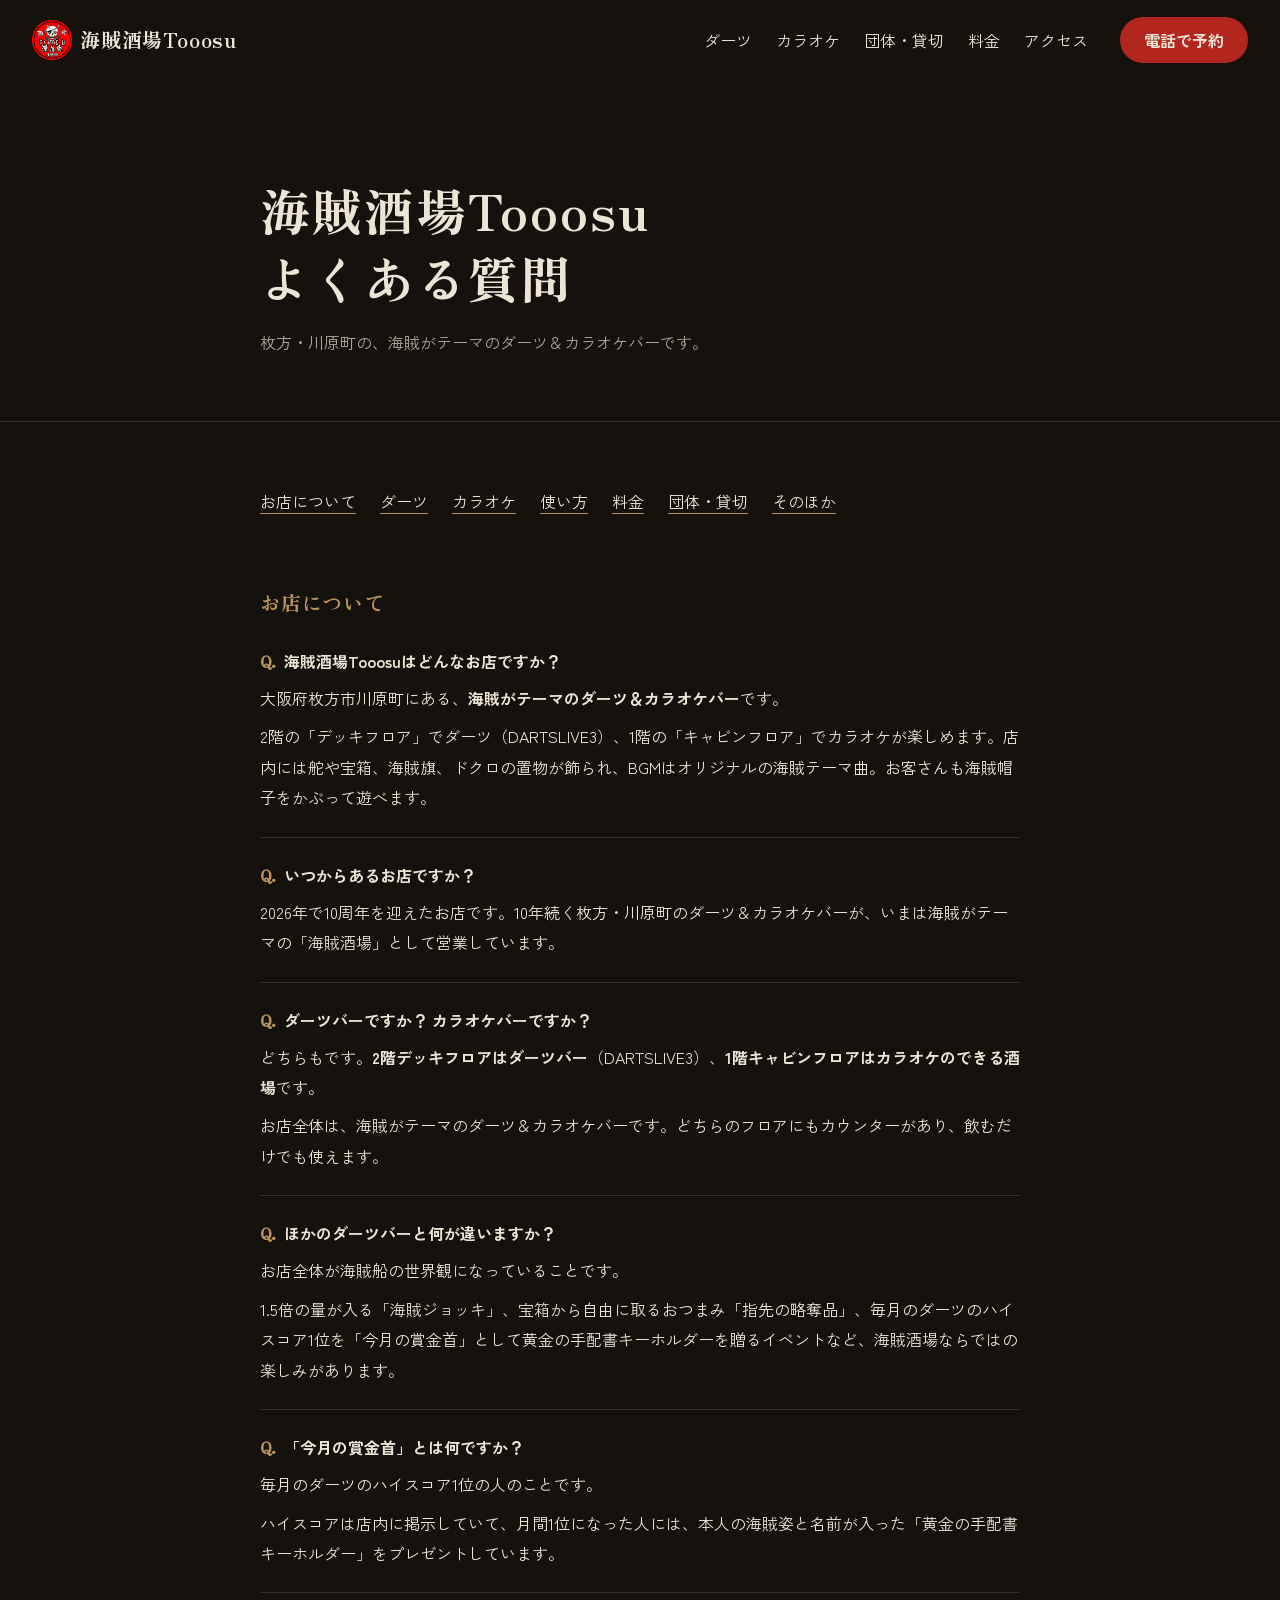
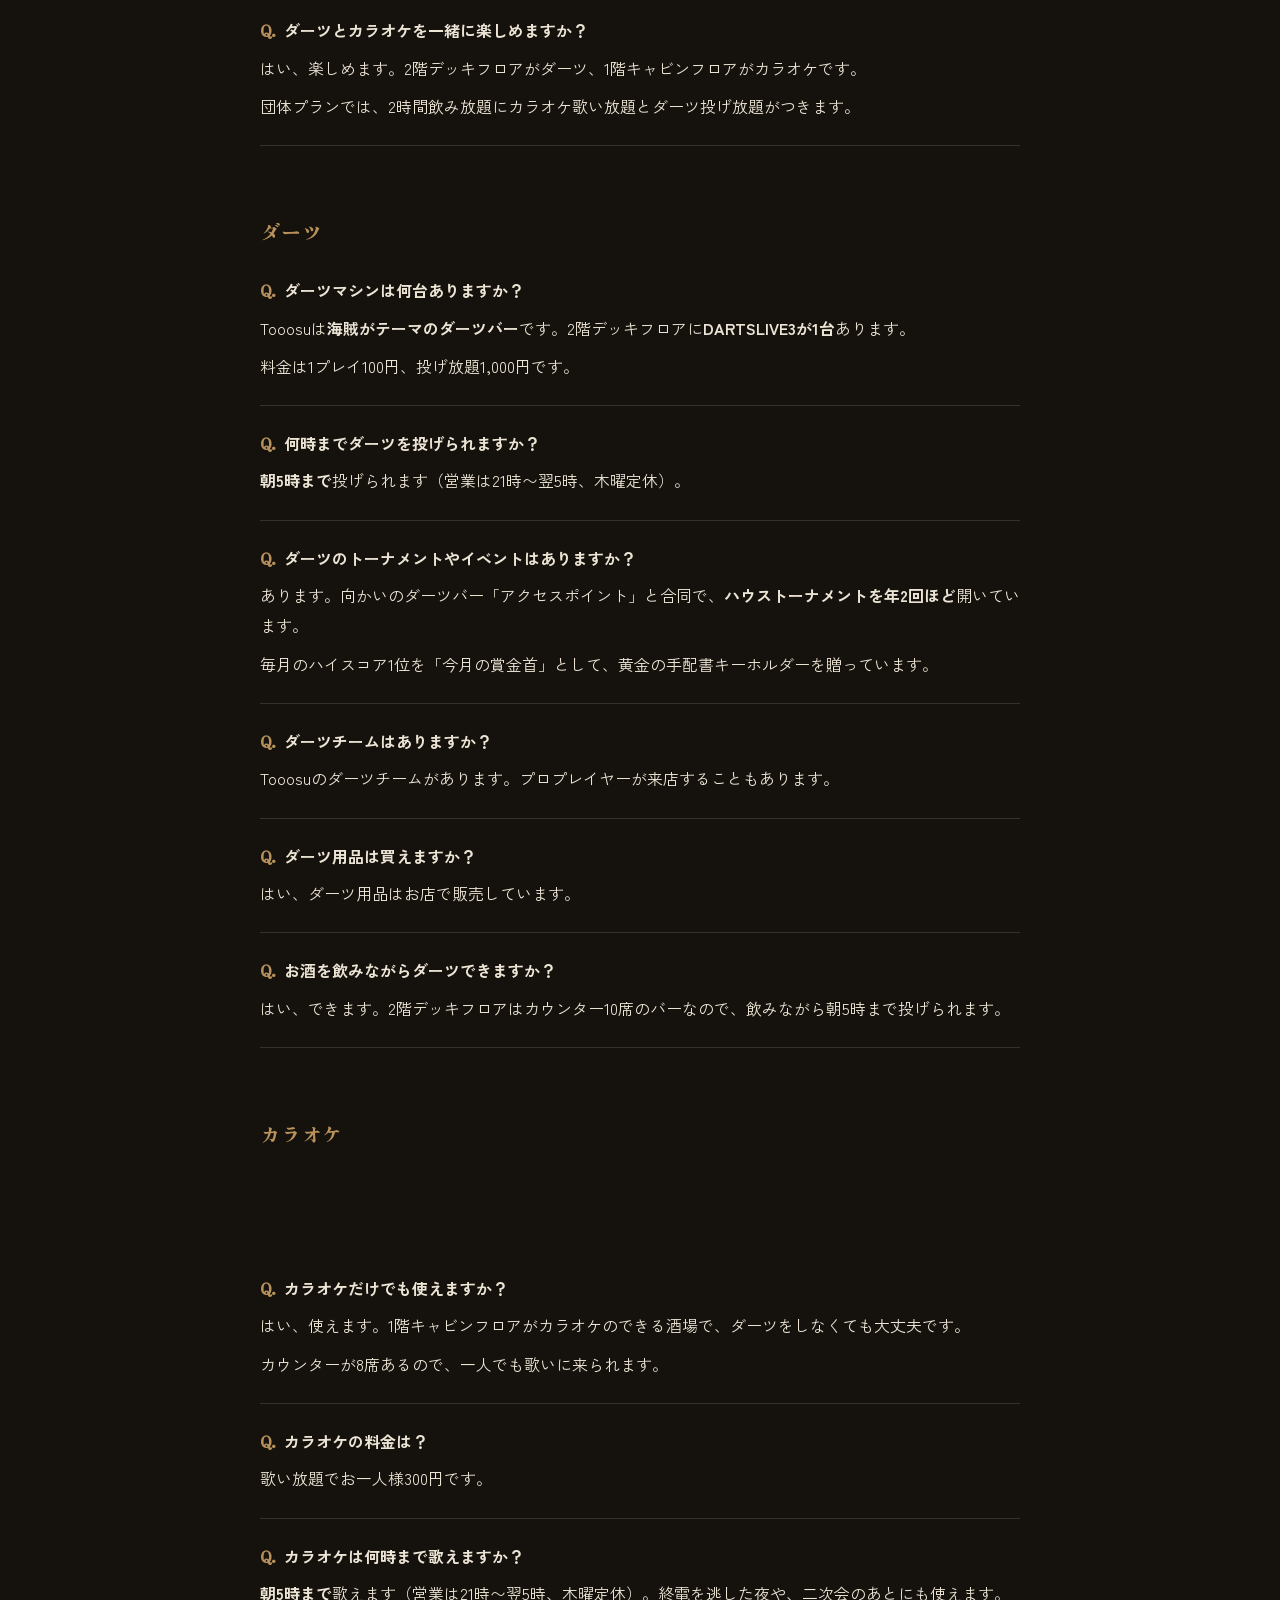
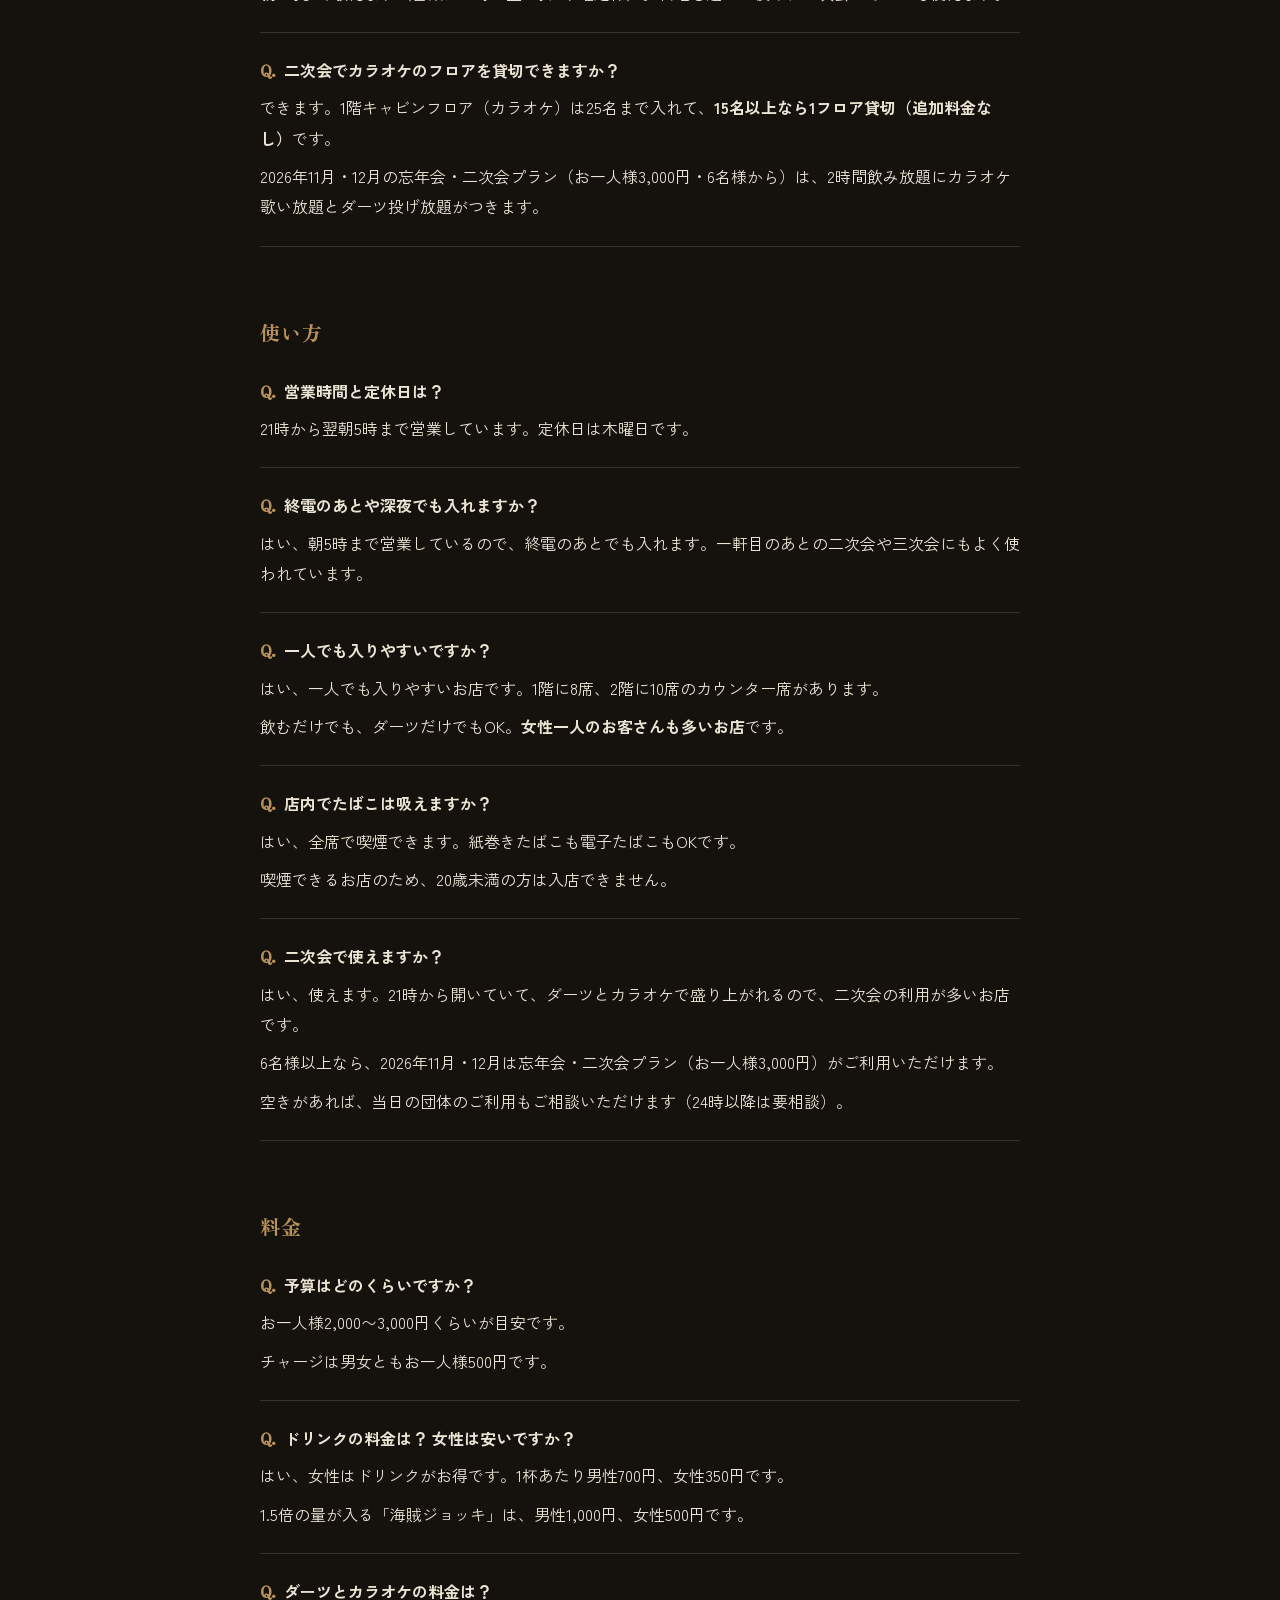
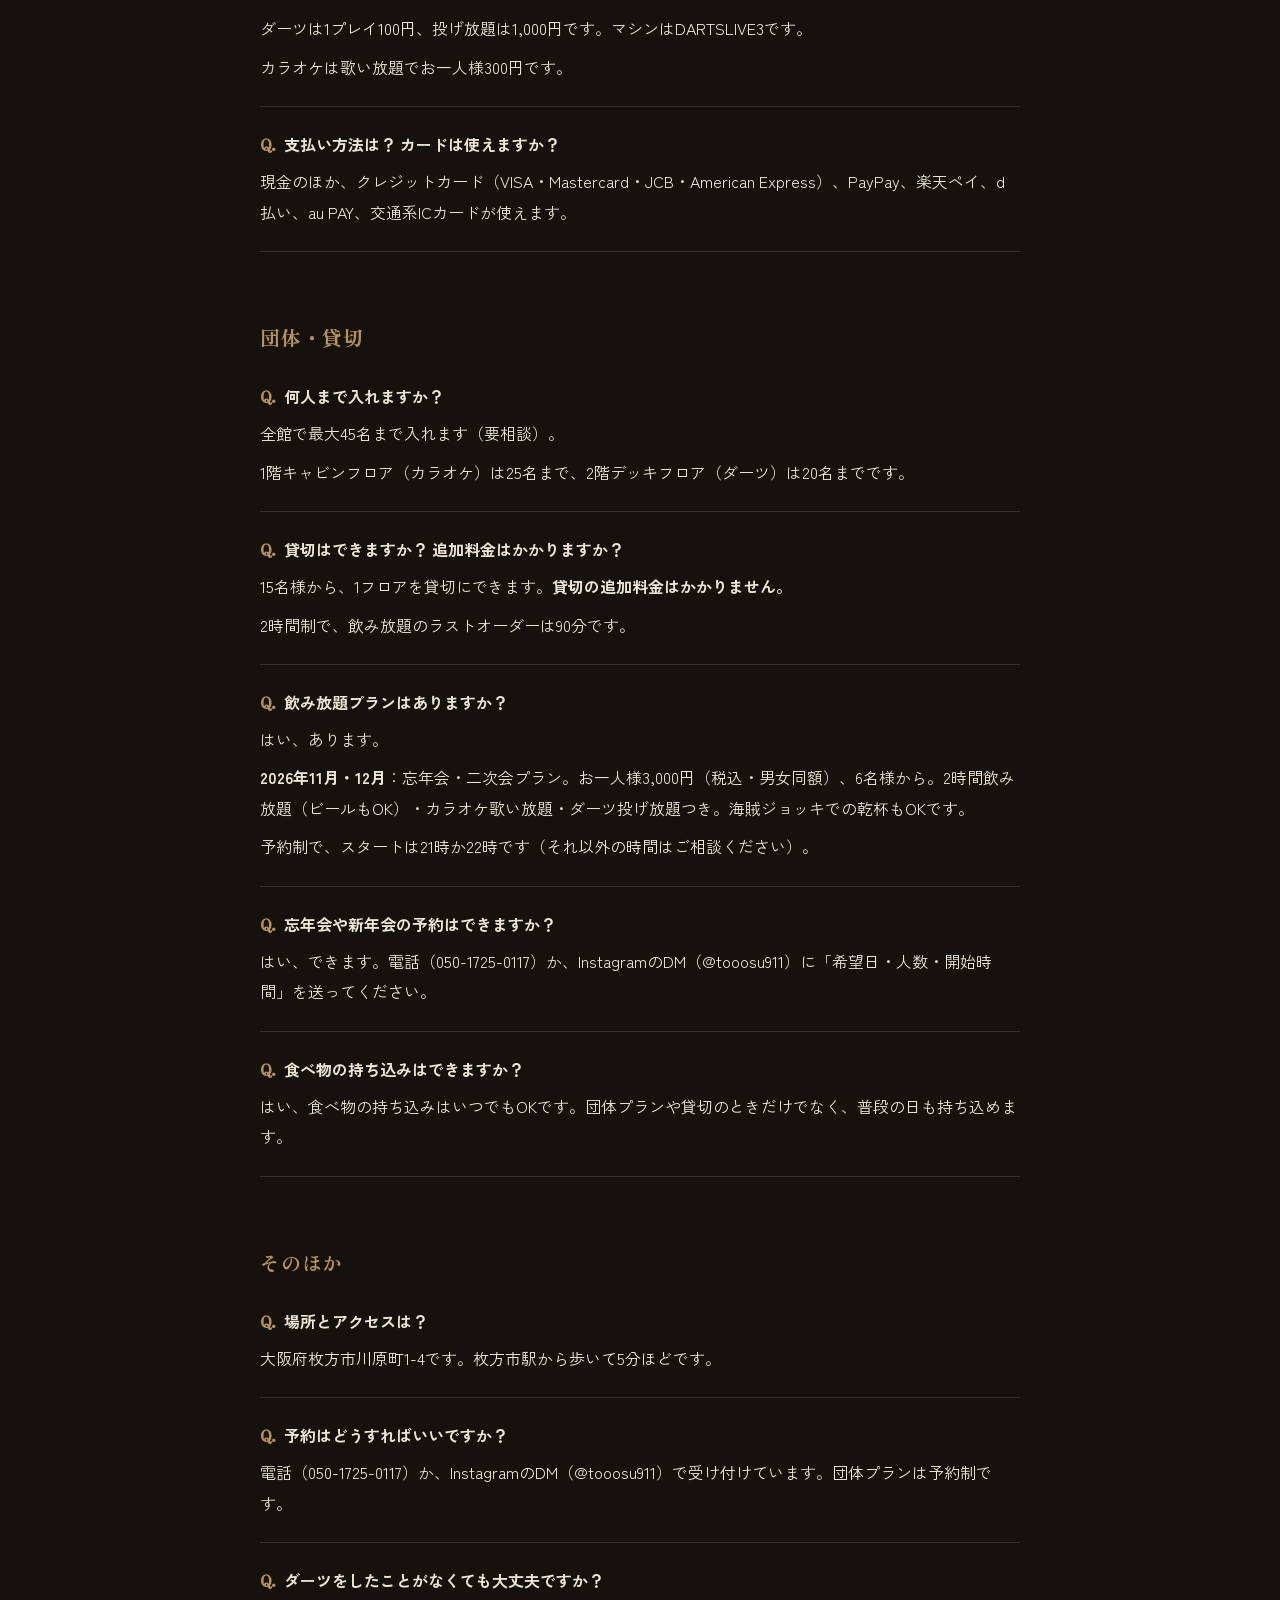
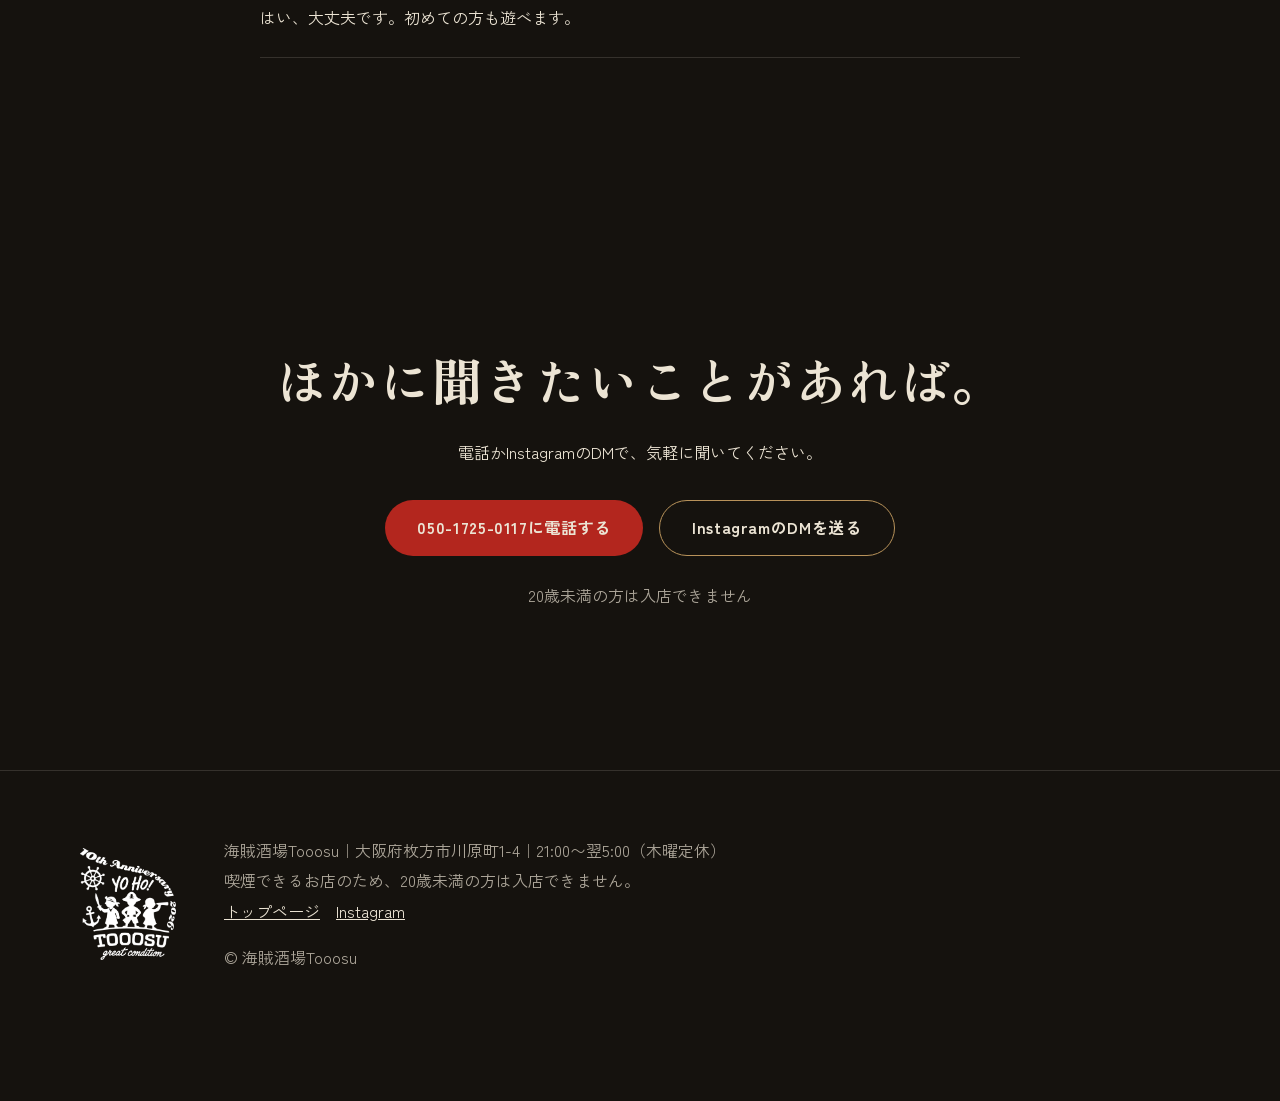
==== commit 84223cd1: "貸切・プランの人数を最新に(6名から・15名から貸切)、1月プランは準備中に Co-Authored-By: Claude Opus 5.5 <noreply@anthropic.com>" ====
--- a/faq/index.html
+++ b/faq/index.html
@@ -182,8 +182,8 @@
       <div class="faq-item">
         <h3>二次会でカラオケのフロアを貸切できますか？</h3>
         <div class="a">
-          <p>できます。1階キャビンフロア（カラオケ）は25名まで入れて、<strong>20名以上なら1フロア貸切（追加料金なし）</strong>です。</p>
-          <p>2026年11月・12月の忘年会・二次会プラン（お一人様3,000円・15名様から）は、2時間飲み放題にカラオケ歌い放題とダーツ投げ放題がつきます。</p>
+          <p>できます。1階キャビンフロア（カラオケ）は25名まで入れて、<strong>15名以上なら1フロア貸切（追加料金なし）</strong>です。</p>
+          <p>2026年11月・12月の忘年会・二次会プラン（お一人様3,000円・6名様から）は、2時間飲み放題にカラオケ歌い放題とダーツ投げ放題がつきます。</p>
         </div>
       </div>
 
@@ -223,7 +223,8 @@
         <h3>二次会で使えますか？</h3>
         <div class="a">
           <p>はい、使えます。21時から開いていて、ダーツとカラオケで盛り上がれるので、二次会の利用が多いお店です。</p>
-          <p>15名様以上なら、2026年11月・12月は忘年会・二次会プラン（お一人様3,000円）がご利用いただけます。</p>
+          <p>6名様以上なら、2026年11月・12月は忘年会・二次会プラン（お一人様3,000円）がご利用いただけます。</p>
+          <p>空きがあれば、当日の団体のご利用もご相談いただけます（24時以降は要相談）。</p>
         </div>
       </div>
 
@@ -273,7 +274,7 @@
       <div class="faq-item">
         <h3>貸切はできますか？ 追加料金はかかりますか？</h3>
         <div class="a">
-          <p>20名様から、1フロアを貸切にできます。<strong>貸切の追加料金はかかりません。</strong></p>
+          <p>15名様から、1フロアを貸切にできます。<strong>貸切の追加料金はかかりません。</strong></p>
           <p>2時間制で、飲み放題のラストオーダーは90分です。</p>
         </div>
       </div>
@@ -282,9 +283,8 @@
         <h3>飲み放題プランはありますか？</h3>
         <div class="a">
           <p>はい、あります。</p>
-          <p><strong>2026年11月・12月</strong>：忘年会・二次会プラン。お一人様3,000円（税込・男女同額）、15名様から。2時間飲み放題（ビールもOK）・カラオケ歌い放題・ダーツ投げ放題つき。</p>
-          <p><strong>2027年1月から</strong>：飲み放題プラン。男性3,500円・女性2,500円、6名様から。2時間飲み放題・カラオケ歌い放題つき。</p>
-          <p>どちらも予約制で、スタートは21時か22時です（それ以外の時間はご相談ください）。</p>
+          <p><strong>2026年11月・12月</strong>：忘年会・二次会プラン。お一人様3,000円（税込・男女同額）、6名様から。2時間飲み放題（ビールもOK）・カラオケ歌い放題・ダーツ投げ放題つき。海賊ジョッキでの乾杯もOKです。</p>
+          <p>予約制で、スタートは21時か22時です（それ以外の時間はご相談ください）。</p>
         </div>
       </div>
 
@@ -489,7 +489,7 @@
    "name": "二次会でカラオケのフロアを貸切できますか？",
    "acceptedAnswer": {
     "@type": "Answer",
-    "text": "できます。1階キャビンフロア（カラオケ）は25名まで入れて、20名以上なら1フロア貸切（追加料金なし）です。 2026年11月・12月の忘年会・二次会プラン（お一人様3,000円・15名様から）は、2時間飲み放題にカラオケ歌い放題とダーツ投げ放題がつきます。"
+    "text": "できます。1階キャビンフロア（カラオケ）は25名まで入れて、15名以上なら1フロア貸切（追加料金なし）です。 2026年11月・12月の忘年会・二次会プラン（お一人様3,000円・6名様から）は、2時間飲み放題にカラオケ歌い放題とダーツ投げ放題がつきます。"
    }
   },
   {
@@ -529,7 +529,7 @@
    "name": "二次会で使えますか？",
    "acceptedAnswer": {
     "@type": "Answer",
-    "text": "はい、使えます。21時から開いていて、ダーツとカラオケで盛り上がれるので、二次会の利用が多いお店です。 15名様以上なら、2026年11月・12月は忘年会・二次会プラン（お一人様3,000円）がご利用いただけます。"
+    "text": "はい、使えます。21時から開いていて、ダーツとカラオケで盛り上がれるので、二次会の利用が多いお店です。 6名様以上なら、2026年11月・12月は忘年会・二次会プラン（お一人様3,000円）がご利用いただけます。 空きがあれば、当日の団体のご利用もご相談いただけます（24時以降は要相談）。"
    }
   },
   {
@@ -577,7 +577,7 @@
    "name": "貸切はできますか？ 追加料金はかかりますか？",
    "acceptedAnswer": {
     "@type": "Answer",
-    "text": "20名様から、1フロアを貸切にできます。貸切の追加料金はかかりません。 2時間制で、飲み放題のラストオーダーは90分です。"
+    "text": "15名様から、1フロアを貸切にできます。貸切の追加料金はかかりません。 2時間制で、飲み放題のラストオーダーは90分です。"
    }
   },
   {
@@ -585,7 +585,7 @@
    "name": "飲み放題プランはありますか？",
    "acceptedAnswer": {
     "@type": "Answer",
-    "text": "はい、あります。 2026年11月・12月：忘年会・二次会プラン。お一人様3,000円（税込・男女同額）、15名様から。2時間飲み放題（ビールもOK）・カラオケ歌い放題・ダーツ投げ放題つき。 2027年1月から：飲み放題プラン。男性3,500円・女性2,500円、6名様から。2時間飲み放題・カラオケ歌い放題つき。 どちらも予約制で、スタートは21時か22時です（それ以外の時間はご相談ください）。"
+    "text": "はい、あります。 2026年11月・12月：忘年会・二次会プラン。お一人様3,000円（税込・男女同額）、6名様から。2時間飲み放題（ビールもOK）・カラオケ歌い放題・ダーツ投げ放題つき。海賊ジョッキでの乾杯もOKです。 予約制で、スタートは21時か22時です（それ以外の時間はご相談ください）。"
    }
   },
   {
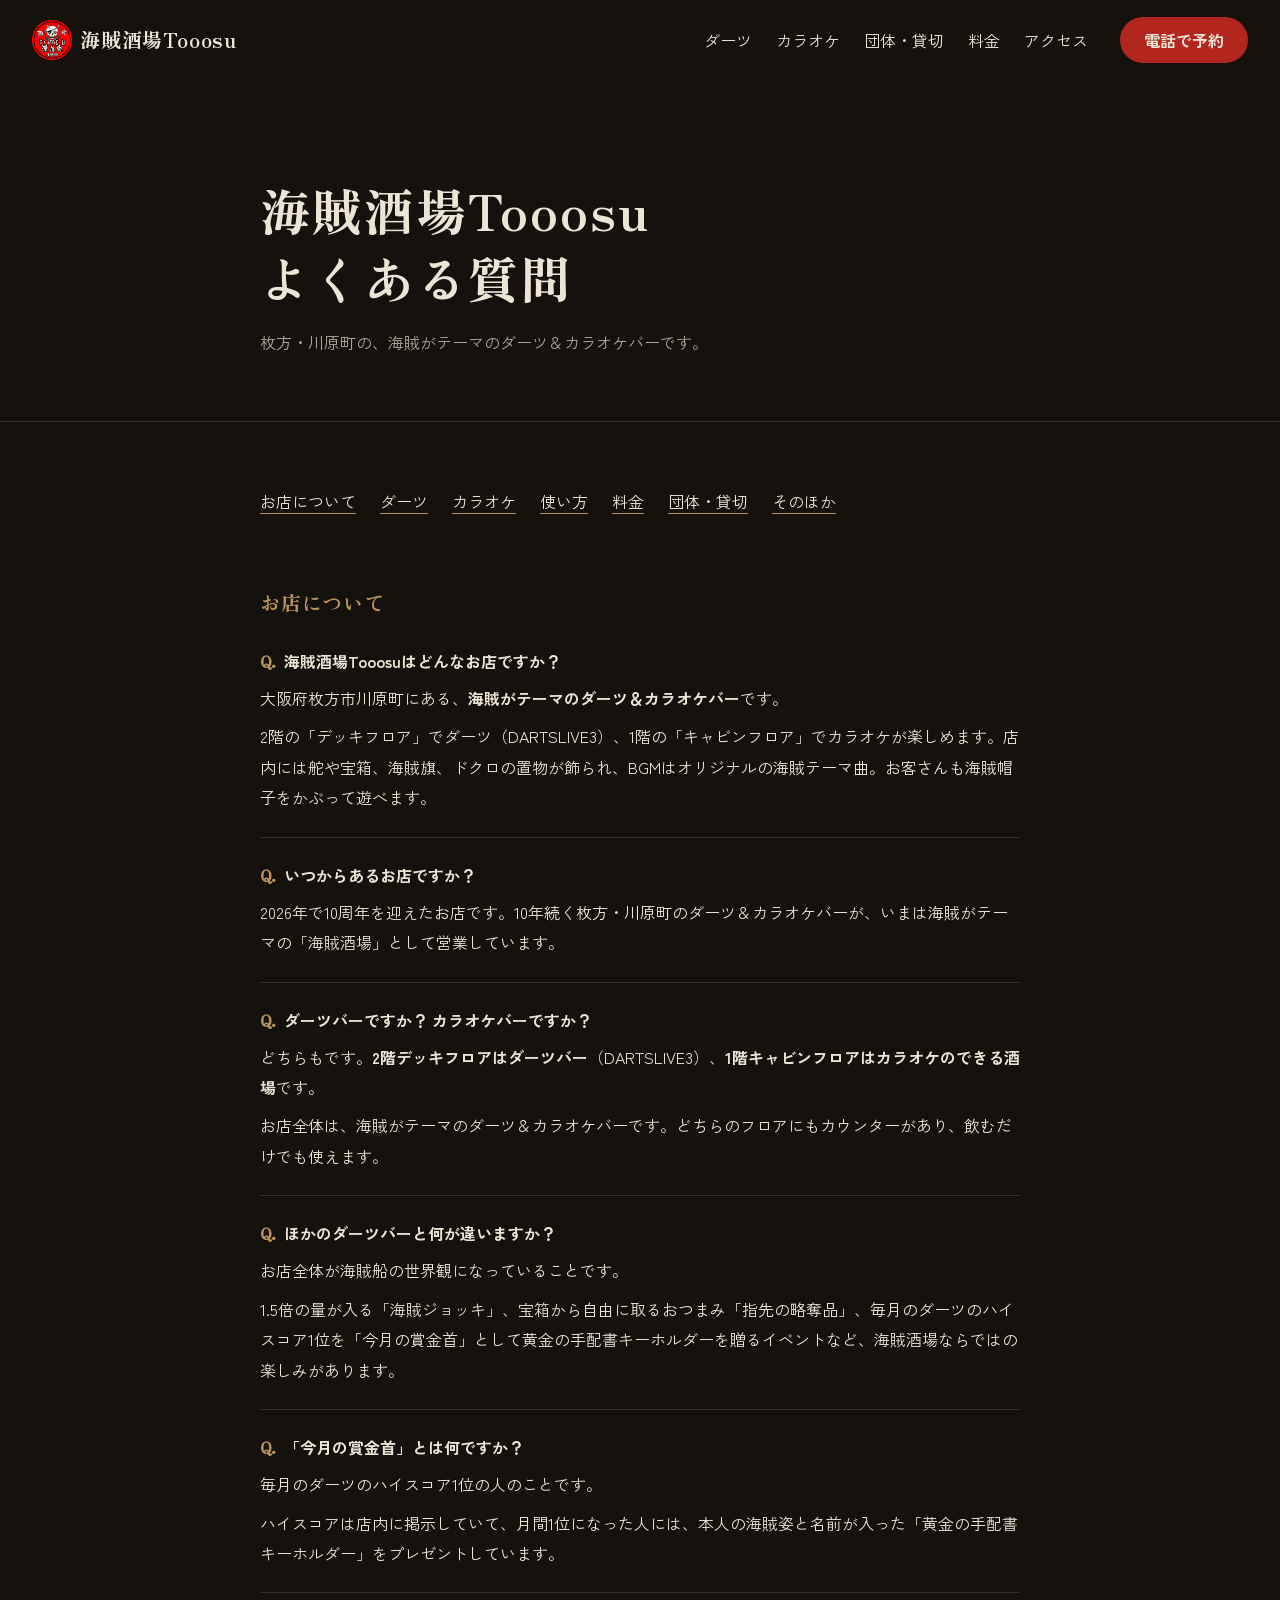
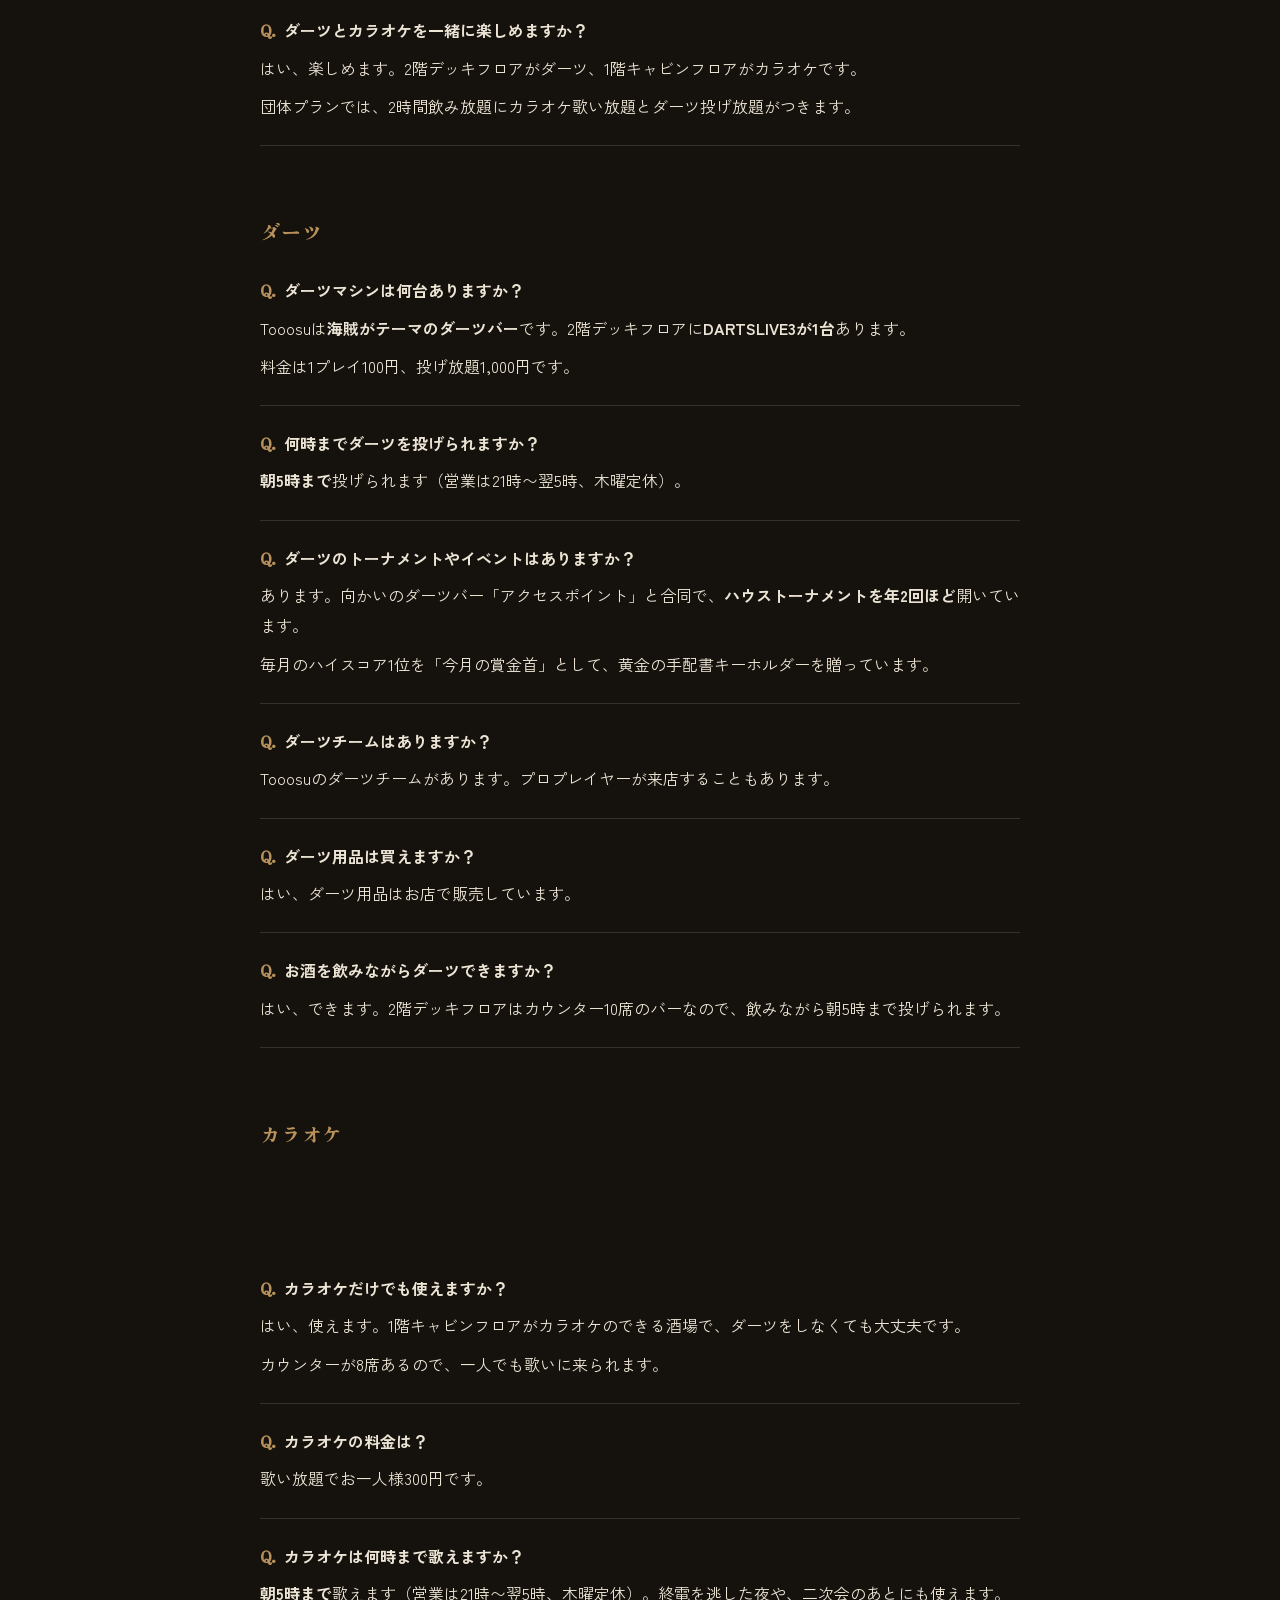
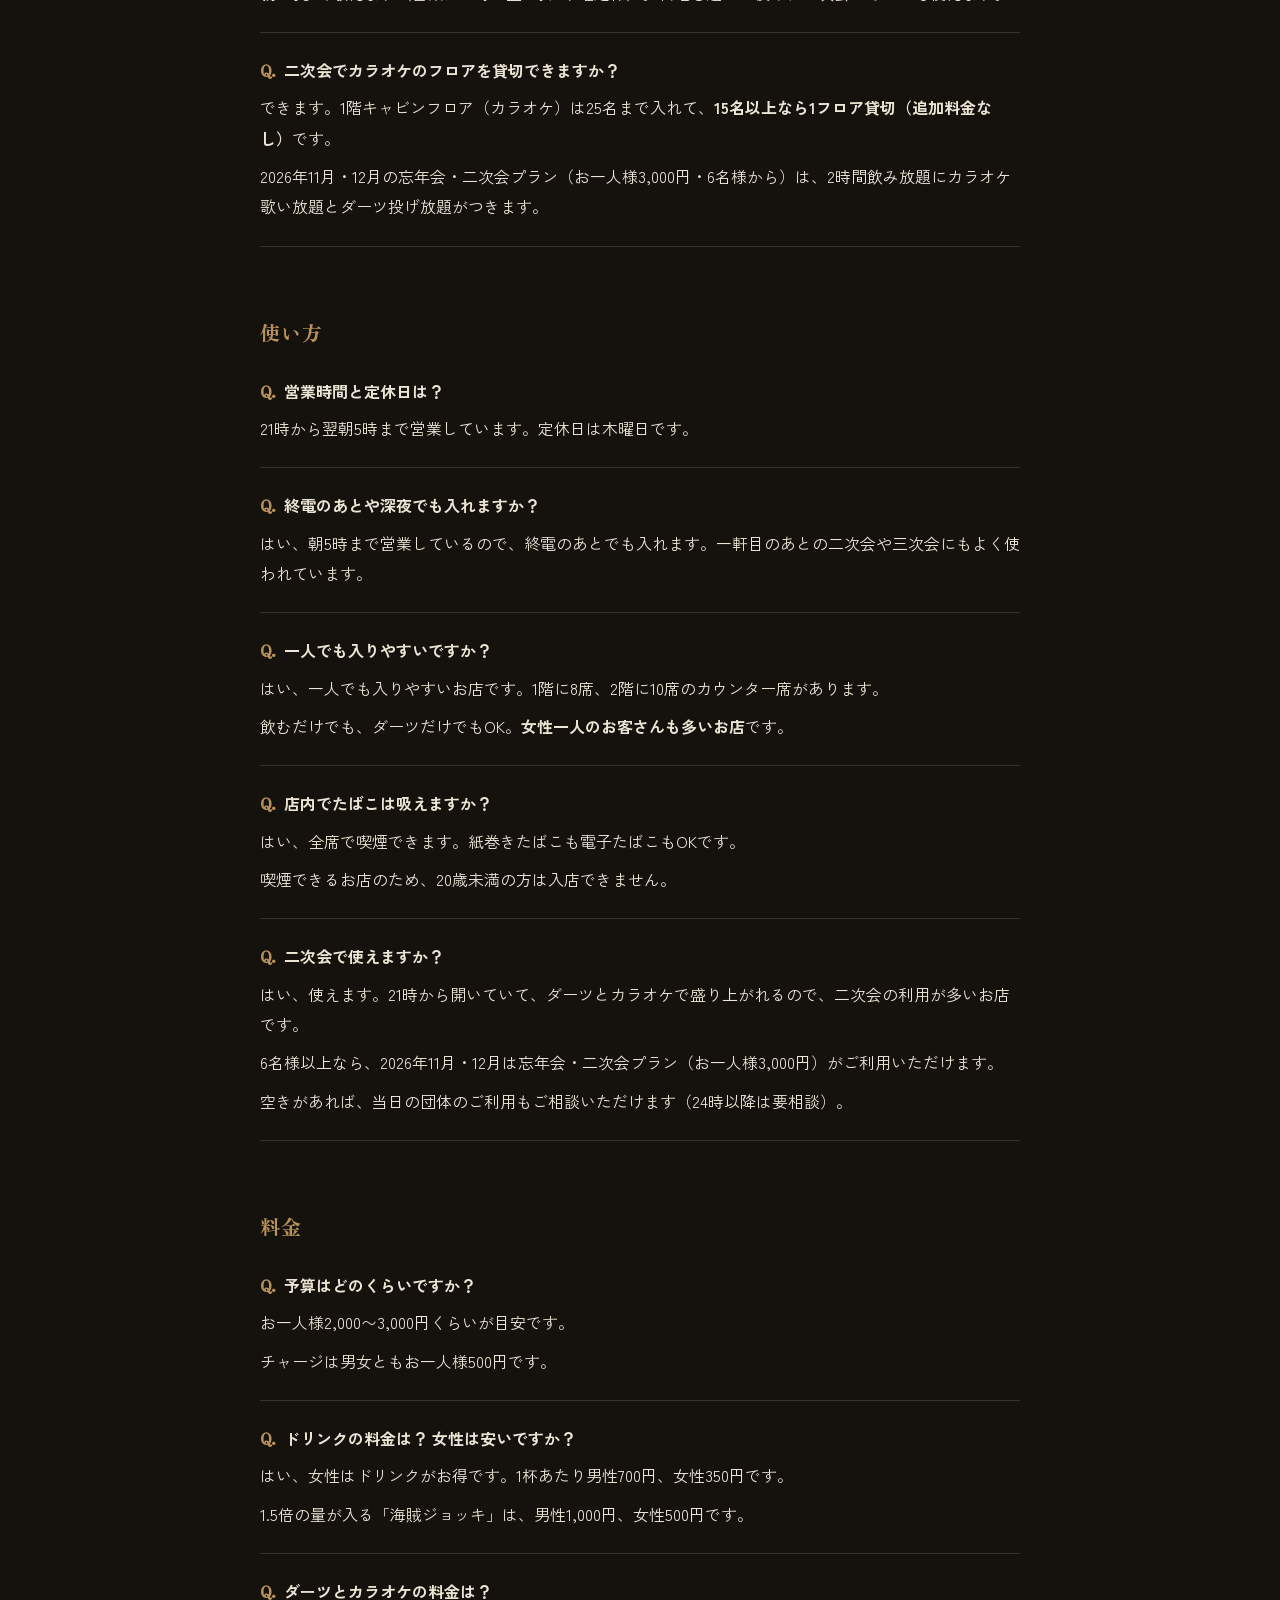
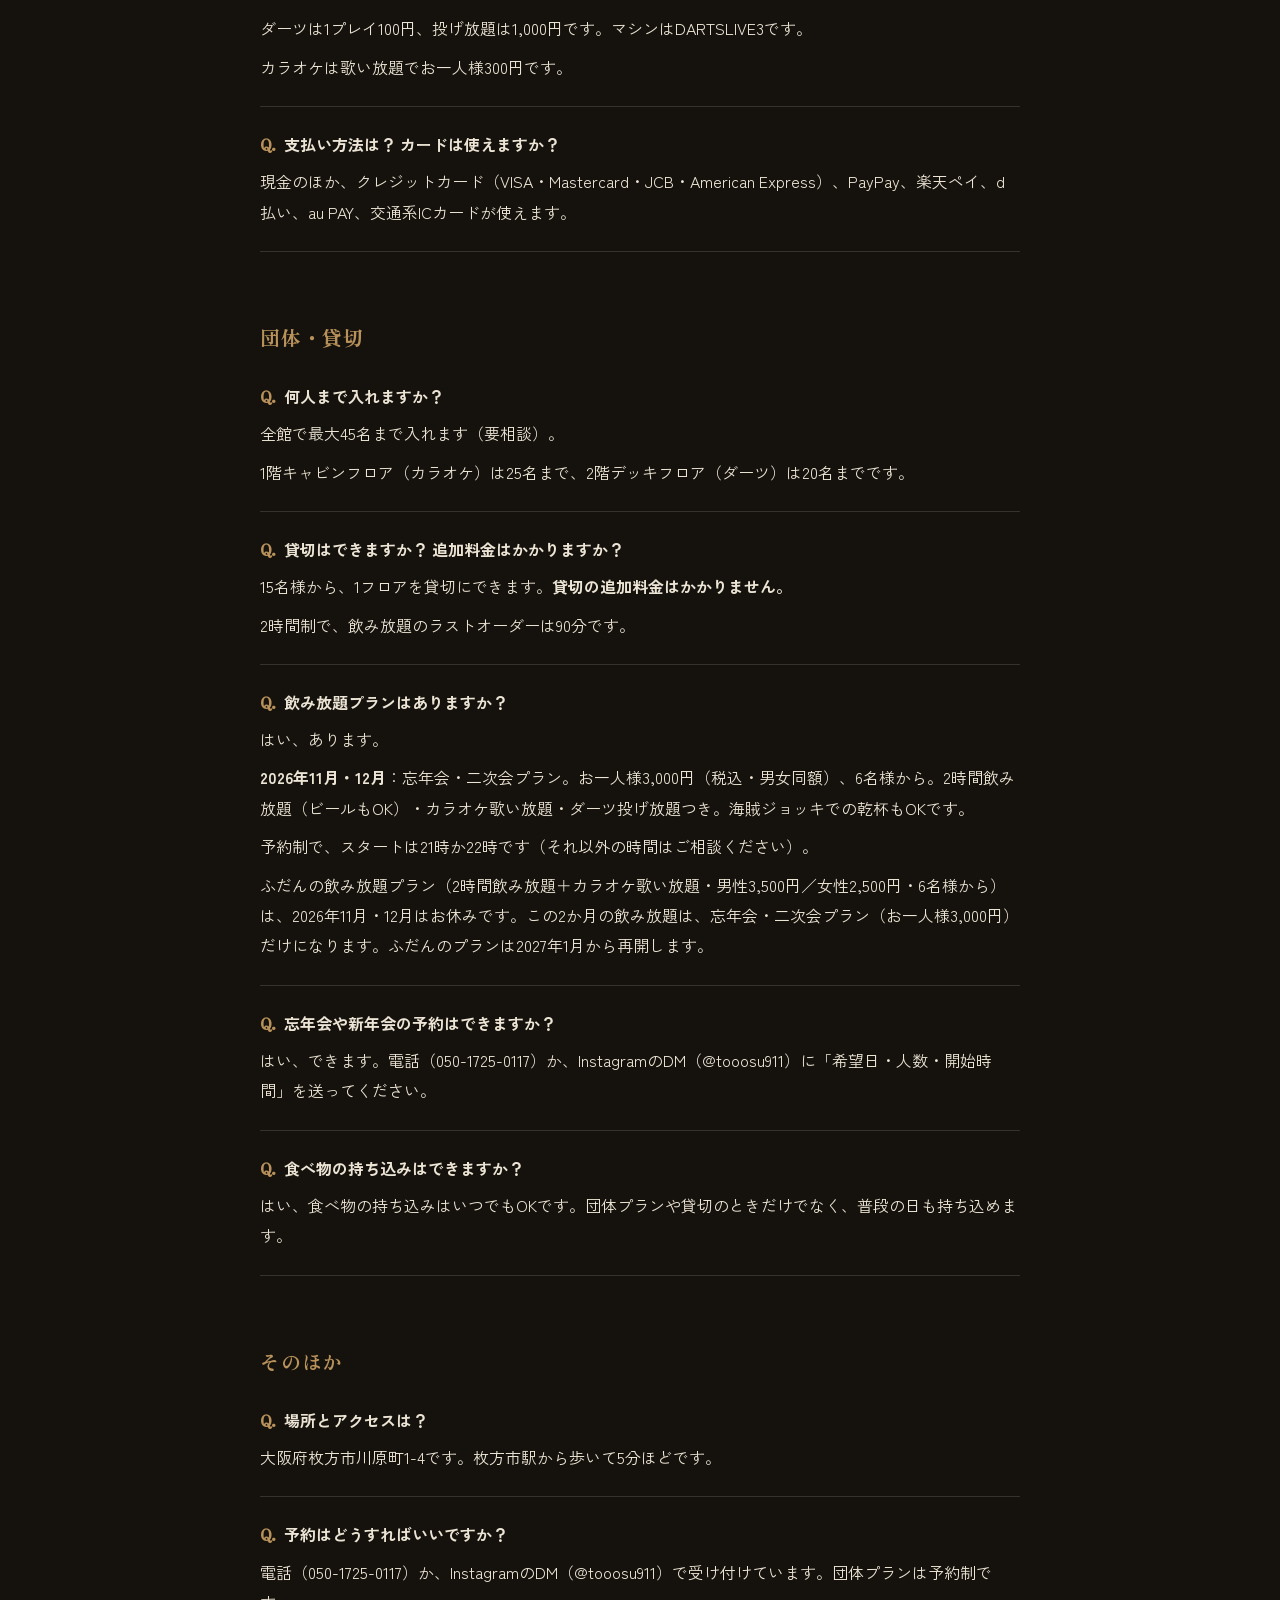
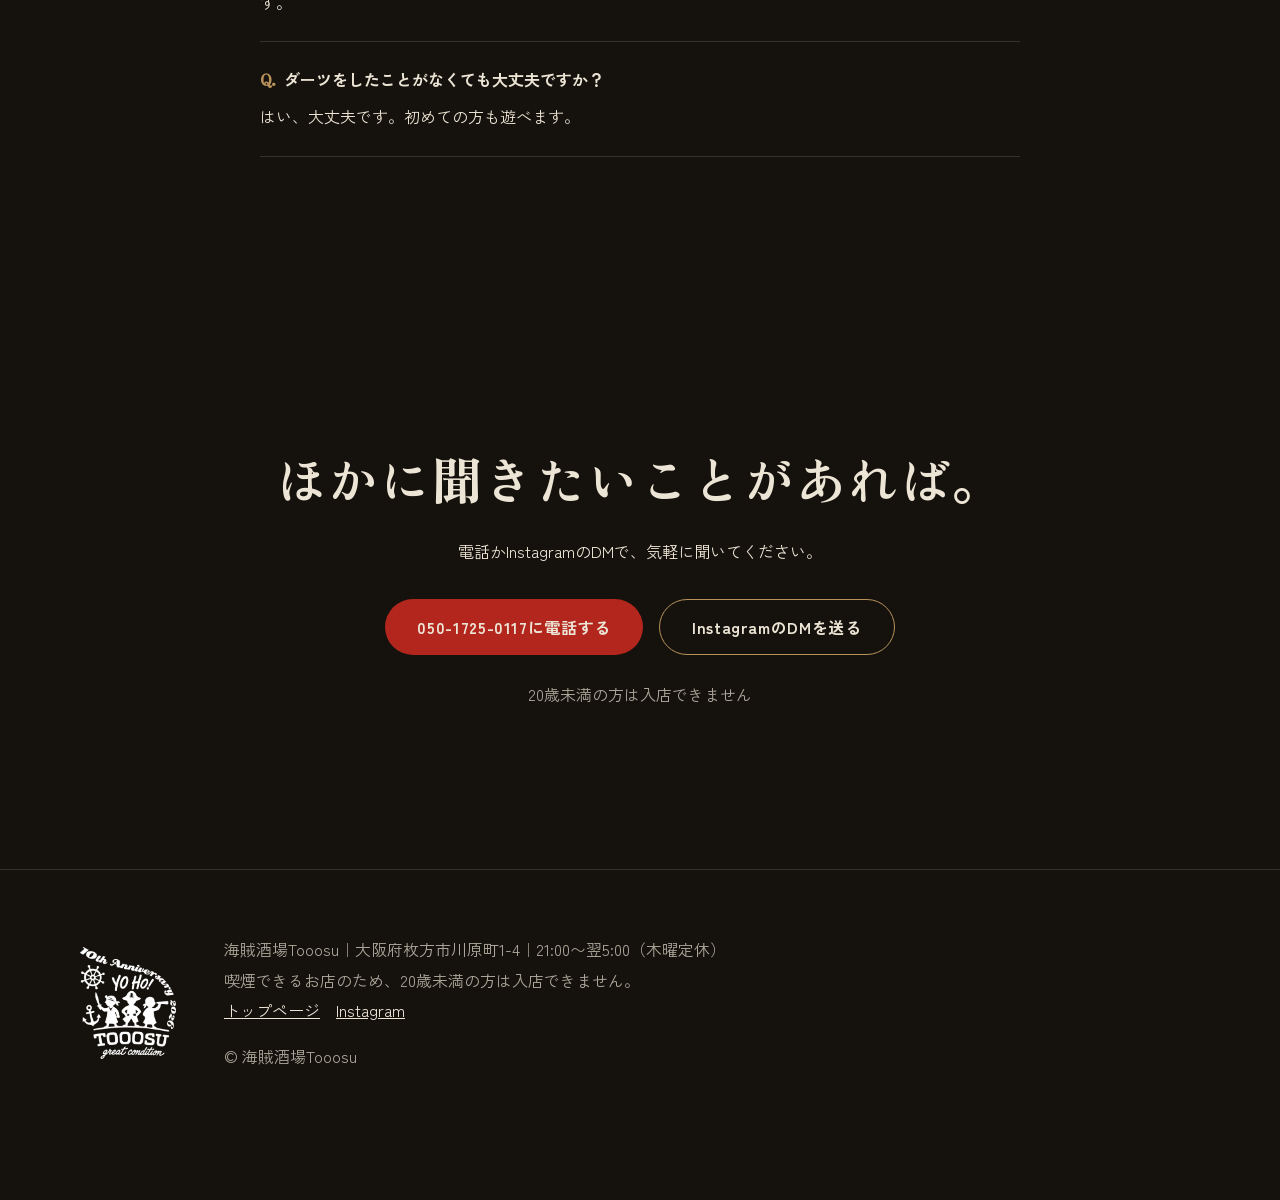
==== commit 17c5ebb4: "通常の飲み放題プラン（男3,500/女2,500）は11・12月お休み・1月再開と明記 Co-Authored-By: Claude Opus 5.5 <noreply@anthropic.com>" ====
--- a/faq/index.html
+++ b/faq/index.html
@@ -285,6 +285,7 @@
           <p>はい、あります。</p>
           <p><strong>2026年11月・12月</strong>：忘年会・二次会プラン。お一人様3,000円（税込・男女同額）、6名様から。2時間飲み放題（ビールもOK）・カラオケ歌い放題・ダーツ投げ放題つき。海賊ジョッキでの乾杯もOKです。</p>
           <p>予約制で、スタートは21時か22時です（それ以外の時間はご相談ください）。</p>
+          <p>ふだんの飲み放題プラン（2時間飲み放題＋カラオケ歌い放題・男性3,500円／女性2,500円・6名様から）は、2026年11月・12月はお休みです。この2か月の飲み放題は、忘年会・二次会プラン（お一人様3,000円）だけになります。ふだんのプランは2027年1月から再開します。</p>
         </div>
       </div>
 
@@ -585,7 +586,7 @@
    "name": "飲み放題プランはありますか？",
    "acceptedAnswer": {
     "@type": "Answer",
-    "text": "はい、あります。 2026年11月・12月：忘年会・二次会プラン。お一人様3,000円（税込・男女同額）、6名様から。2時間飲み放題（ビールもOK）・カラオケ歌い放題・ダーツ投げ放題つき。海賊ジョッキでの乾杯もOKです。 予約制で、スタートは21時か22時です（それ以外の時間はご相談ください）。"
+    "text": "はい、あります。 2026年11月・12月：忘年会・二次会プラン。お一人様3,000円（税込・男女同額）、6名様から。2時間飲み放題（ビールもOK）・カラオケ歌い放題・ダーツ投げ放題つき。海賊ジョッキでの乾杯もOKです。 予約制で、スタートは21時か22時です（それ以外の時間はご相談ください）。 ふだんの飲み放題プラン（2時間飲み放題＋カラオケ歌い放題・男性3,500円／女性2,500円・6名様から）は、2026年11月・12月はお休みです。この2か月の飲み放題は、忘年会・二次会プラン（お一人様3,000円）だけになります。ふだんのプランは2027年1月から再開します。"
    }
   },
   {
